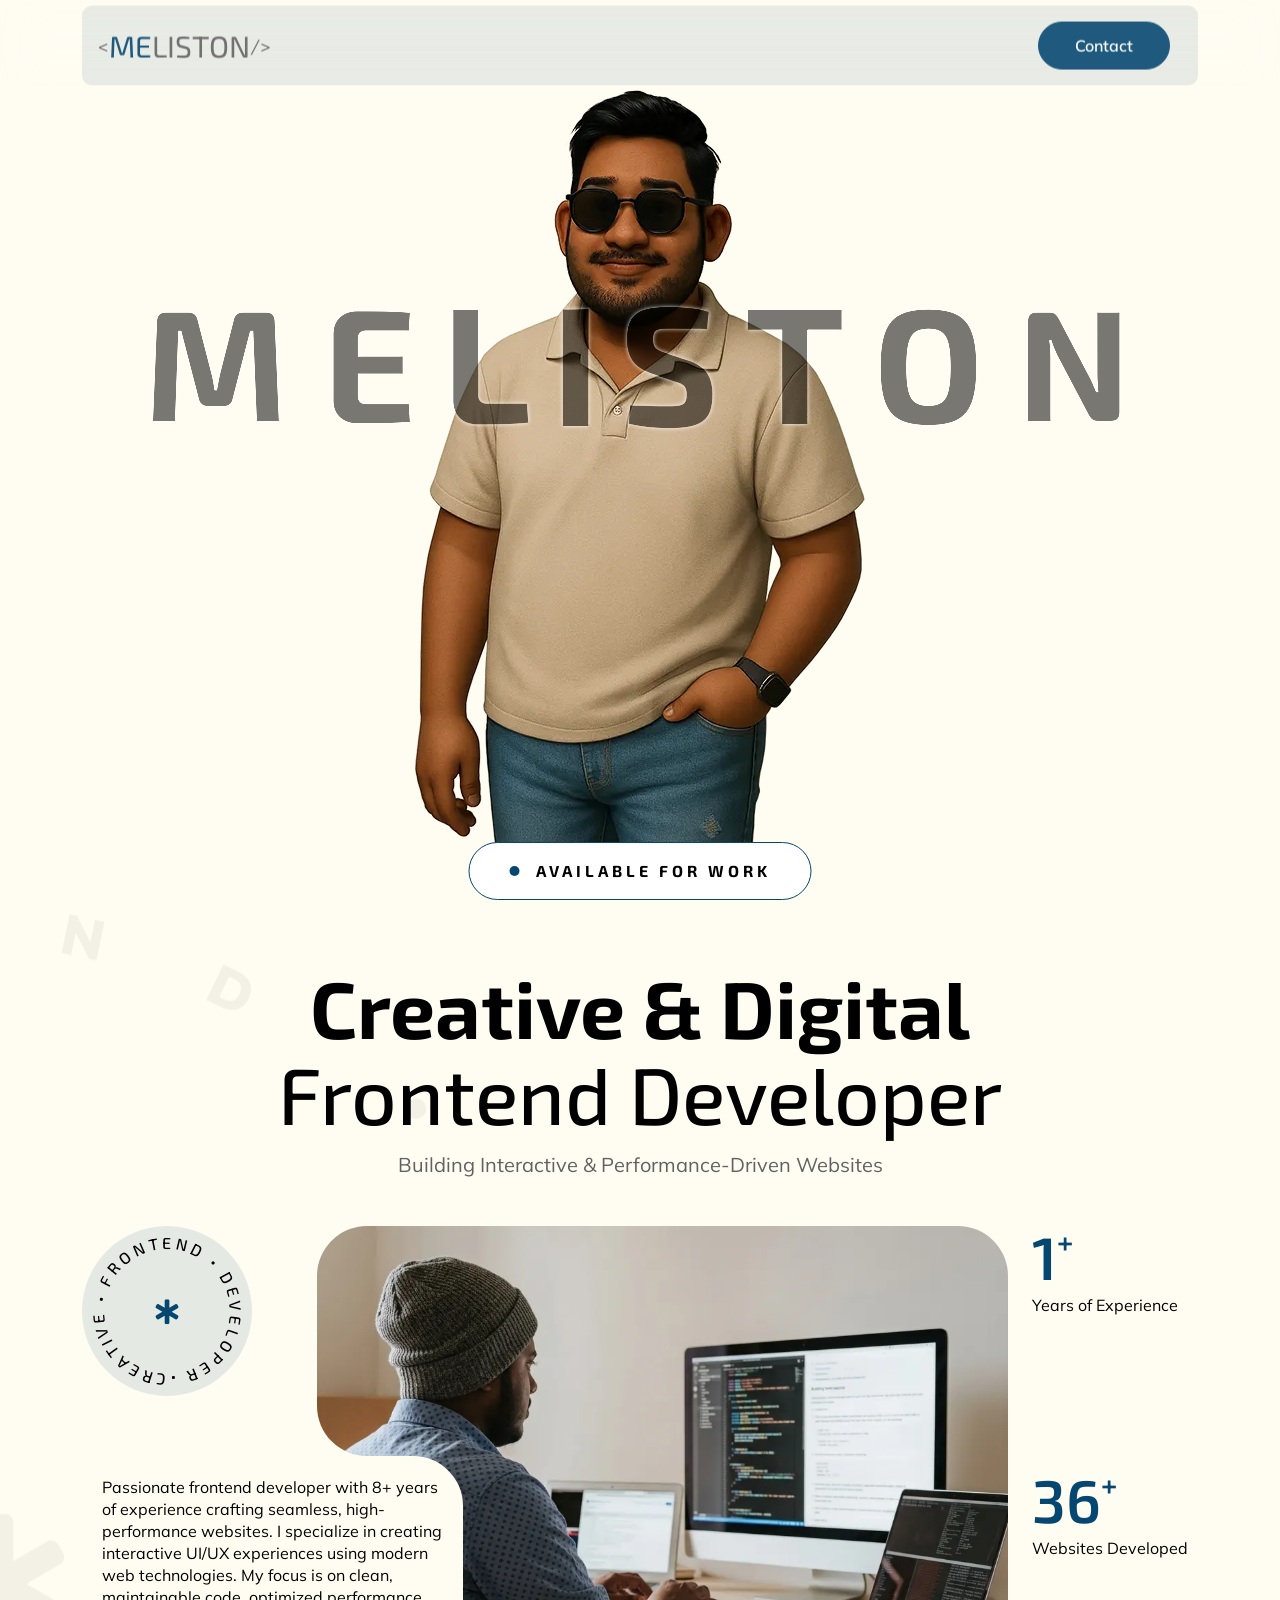
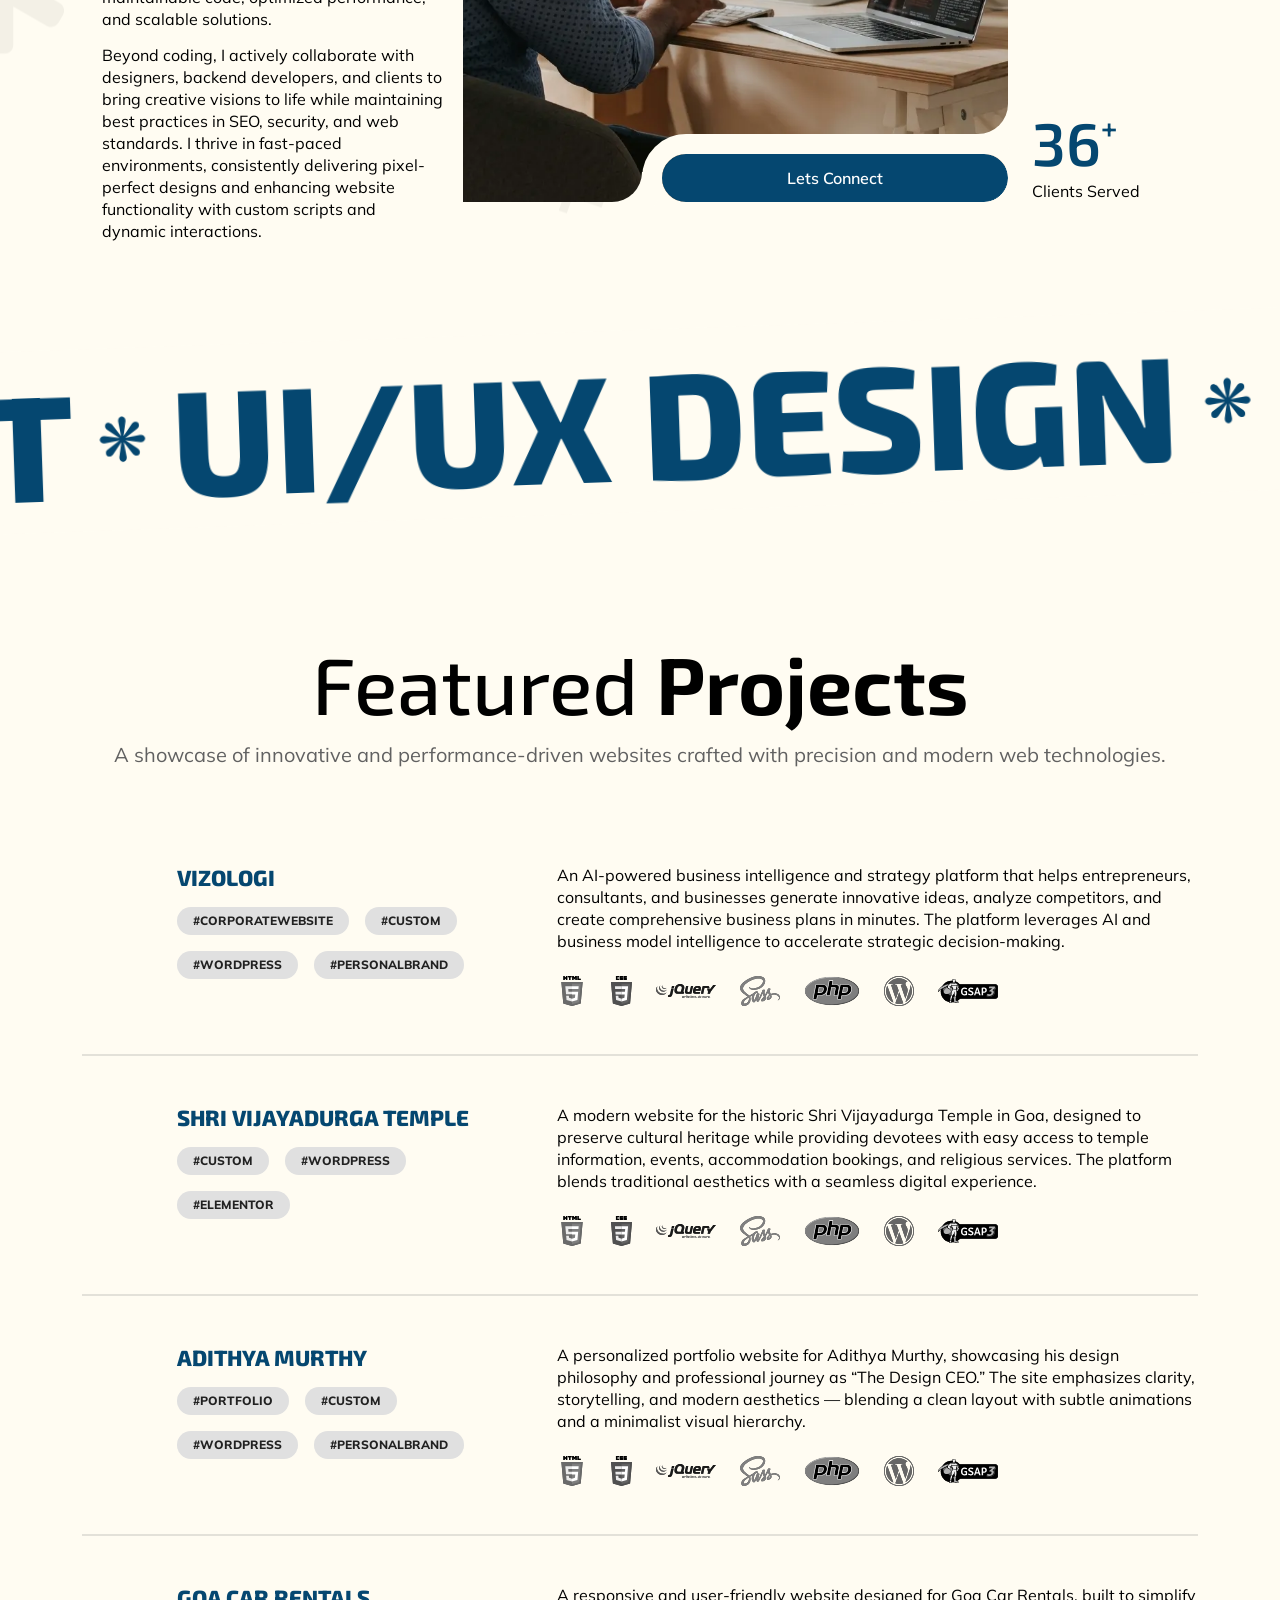
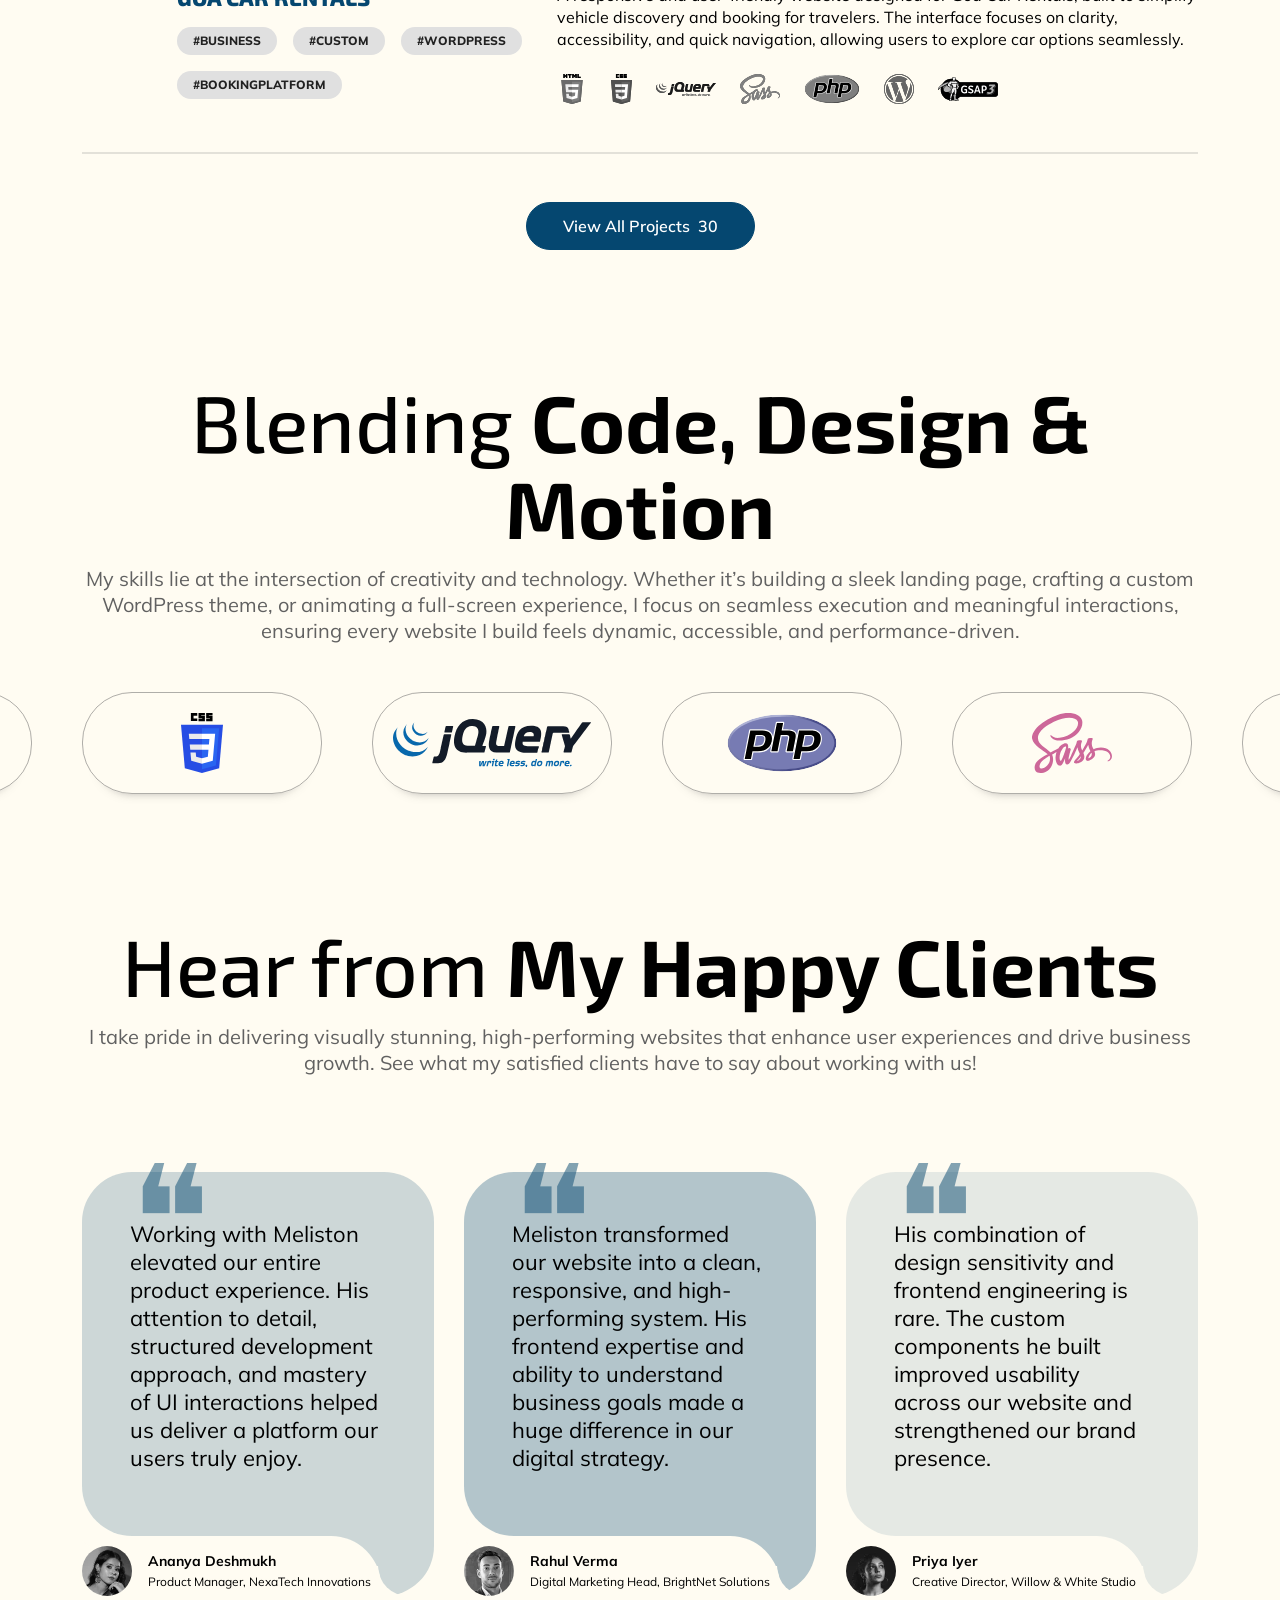
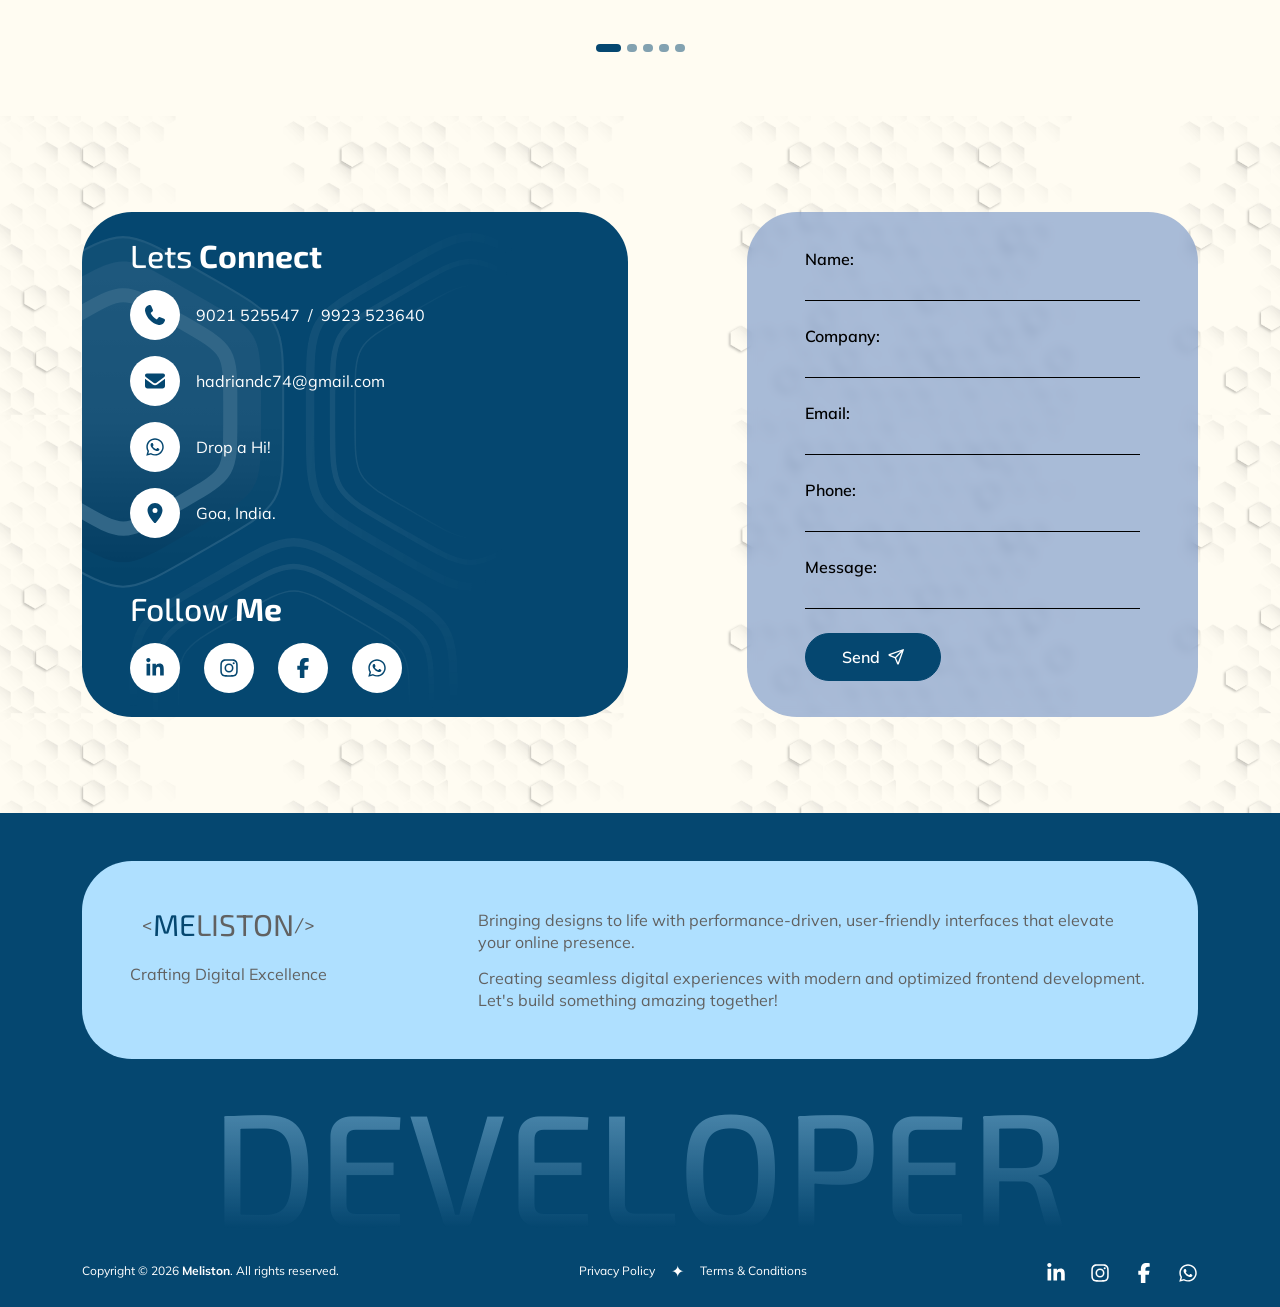
==== index.html @ 879924a6 "new code" ====
<!DOCTYPE html>
<html lang="en">
<head>
    <meta charset="UTF-8">
    <meta name="viewport" content="width=device-width, initial-scale=1.0">

    <title>Meliston Costa | Expert Frontend Developer & UI/UX Specialist</title>
    <meta name="description" content="Discover the portfolio of Meliston Costa, a skilled frontend developer with expertise in modern web technologies, UI/UX design, WordPress customization, and performance optimization. Explore innovative, responsive, and interactive digital experiences.">
    <meta name="keywords" content="Frontend Developer, UI/UX Design, WordPress Expert, Web Performance Optimization, Responsive Design, JavaScript, CSS, HTML, Web Development">
    <meta name="author" content="Meliston Costa">
    <meta name="robots" content="index, follow">
    
    <!-- Open Graph (OG) Meta Tags for Social Media -->
    <meta property="og:title" content="Meliston Costa | Expert Frontend Developer & UI/UX Specialist">
    <meta property="og:description" content="Explore my portfolio showcasing modern web development, UI/UX design, and WordPress customization expertise.">
    <meta property="og:image" content="https://meliston-portfolio.netlify.app/images/mel.webp">
    <meta property="og:url" content="https://meliston-portfolio.netlify.app/">
    <meta property="og:type" content="website">

    <!-- Twitter Card Meta Tags -->
    <meta name="twitter:card" content="summary_large_image">
    <meta name="twitter:title" content="Meliston Costa | Expert Frontend Developer & UI/UX Specialist">
    <meta name="twitter:description" content="Frontend development, UI/UX design, and WordPress expertise showcased in my portfolio.">
    <meta name="twitter:image" content="https://meliston-portfolio.netlify.app/images/mel.webp">

    <!-- Canonical Tag (Helps with duplicate content issues) -->
    <link rel="canonical" href="https://meliston-portfolio.netlify.app/">

    <!-- Favicon -->
    <link rel="icon" href="images/icons/favicon.svg" type="image/x-icon">

    <!-- <link preload rel="stylesheet" href="https://cdnjs.cloudflare.com/ajax/libs/font-awesome/6.7.2/css/all.min.css" integrity="sha512-Evv84Mr4kqVGRNSgIGL/F/aIDqQb7xQ2vcrdIwxfjThSH8CSR7PBEakCr51Ck+w+/U6swU2Im1vVX0SVk9ABhg==" crossorigin="anonymous" referrerpolicy="no-referrer" /> -->

    <link href="https://cdn.jsdelivr.net/npm/bootstrap@5.3.8/dist/css/bootstrap.min.css" rel="stylesheet" integrity="sha384-sRIl4kxILFvY47J16cr9ZwB07vP4J8+LH7qKQnuqkuIAvNWLzeN8tE5YBujZqJLB" crossorigin="anonymous">

    <!-- <link defer rel="stylesheet" href="css/bootstrap.min.css" /> -->
    <!-- <link defer rel="stylesheet" href="css/kursor.css" /> -->
    <link defer rel="stylesheet" href="css/swiper-bundle.min.css" />
    <link defer rel="stylesheet" href="css/style.css" />
    <script type="application/ld+json">
        {
        "@context": "https://schema.org",
        "@type": "Person",
        "name": "Meliston Costa",
        "jobTitle": "Frontend Developer",
        "url": "https://meliston-portfolio.netlify.app",
            "sameAs": [
                "https://github.com/MelistonCosta",
                "https://www.linkedin.com/in/meliston-costa/"
            ],
            "worksFor": {
                "@type": "Organization",
            }
        }
    </script>

    <!-- Google tag (gtag.js) -->
    <script async src="https://www.googletagmanager.com/gtag/js?id=G-DJ3NHC0N0X"></script>
    <script>
        window.dataLayer = window.dataLayer || [];
        function gtag(){dataLayer.push(arguments);}
        gtag('js', new Date());

        gtag('config', 'G-DJ3NHC0N0X');
    </script>
</head>
<body>

    <header class="position-fixed pt-3">
        <div class="container">
            <div class="border-box p-2 p-lg-3">
                <div class="row justify-content-between flex-nowrap align-items-center">
                    <div class="col-auto">
                        <div class="logo d-flex justify-content-center align-items-center">
                            <a href="/">
                                <span class="arrow">&lt;</span>
                                <span class="name text-uppercase"><span class="highlight">Me</span>liston</span>
                                <span class="divider">/</span>
                                <span class="arrow">&gt;</span>
                            </a>
                        </div>
                    </div>
                    <div class="col-auto">
                        <div class="mobile-menu d-flex flex-row flex-nowrap gap-4 align-items-end">
                            <div class="whatsapp d-dlex d-lg-none align-self-center position-relative">
                                <a href="https://wa.link/okeyyq" target="_blank" rel="noopener noreferrer" aria-label="Visit Meliston on Whatsapp">
                                    <svg xmlns="http://www.w3.org/2000/svg" viewBox="0 0 448 512"><!--!Font Awesome Free v7.1.0 by @fontawesome - https://fontawesome.com License - https://fontawesome.com/license/free Copyright 2025 Fonticons, Inc.--><path d="M380.9 97.1c-41.9-42-97.7-65.1-157-65.1-122.4 0-222 99.6-222 222 0 39.1 10.2 77.3 29.6 111L0 480 117.7 449.1c32.4 17.7 68.9 27 106.1 27l.1 0c122.3 0 224.1-99.6 224.1-222 0-59.3-25.2-115-67.1-157zm-157 341.6c-33.2 0-65.7-8.9-94-25.7l-6.7-4-69.8 18.3 18.6-68.1-4.4-7c-18.5-29.4-28.2-63.3-28.2-98.2 0-101.7 82.8-184.5 184.6-184.5 49.3 0 95.6 19.2 130.4 54.1s56.2 81.2 56.1 130.5c0 101.8-84.9 184.6-186.6 184.6zM325.1 300.5c-5.5-2.8-32.8-16.2-37.9-18-5.1-1.9-8.8-2.8-12.5 2.8s-14.3 18-17.6 21.8c-3.2 3.7-6.5 4.2-12 1.4-32.6-16.3-54-29.1-75.5-66-5.7-9.8 5.7-9.1 16.3-30.3 1.8-3.7 .9-6.9-.5-9.7s-12.5-30.1-17.1-41.2c-4.5-10.8-9.1-9.3-12.5-9.5-3.2-.2-6.9-.2-10.6-.2s-9.7 1.4-14.8 6.9c-5.1 5.6-19.4 19-19.4 46.3s19.9 53.7 22.6 57.4c2.8 3.7 39.1 59.7 94.8 83.8 35.2 15.2 49 16.5 66.6 13.9 10.7-1.6 32.8-13.4 37.4-26.4s4.6-24.1 3.2-26.4c-1.3-2.5-5-3.9-10.5-6.6z"/></svg>
                                </a>
                            </div>
                            <div class="icon position-relative d-flex flex-column align-items-end d-lg-none gap-1 align-self-center">
                                <span></span>
                                <span></span>
                                <span></span>
                            </div>
                            <div class="navigation container d-flex flex-column flex-lg-row justify-content-between align-items-end align-items-lg-center gap-4 gap-lg-4 gap-xl-5 w-100" aria-label="Main Navigation">
                                <ul class="nav d-flex flex-column flex-lg-row flex-wrap align-items-end align-items-lg-center gap-4 gap-lg-4 gap-xl-5">
                                    <li><a href="/#about">About</a></li>
                                    <!-- <li><a href="/#experience">Experience</a></li> -->
                                    <li><a href="/#projects">Projects</a></li>
                                    <li><a href="/#skills">Skills</a></li>
                                    <li><a href="/#testimonials">Testimonials</a></li>
                                </ul>
                                <div class="btn-holder d-flex">
                                    <a class="button scrollToContact" href="/#contact">Contact</a>
                                </div>
                            </div>
                        </div>
                    </div>
                </div>
            </div>
        </div>
    </header>

    <main role="main">

        <div class="opener position-fixed w-100 h-100 z-3 d-flex justify-content-between overflow-hidden">
            <div class="split-screen left-screen h-100"></div>
            <div class="split-screen right-screen h-100"></div>
        </div>
    
        <section class="custom-banner-animation text-center pt-6 pt-lg-10 text-uppercase overflow-hidden">
            <div class="first">Frontend</div>
            <div class="middle">Meliston</div>
            <div class="last">Developer</div>
            <div class="main-img">
                <picture>
                    <source media="(min-width: 768px)" srcset="images/mel-d.webp">
                    <source media="(max-width: 767px)" srcset="images/mel-m.webp">
                    <img fetchpriority="high" src="images/mel-d.webp" alt="Meliston Costa, Creative & Digital Frontend Developer portrait or illustrative banner" />
                </picture>
                <!-- <img fetchpriority="high" src="images/mel.webp" alt="Meliston Costa, Creative & Digital Frontend Developer portrait or illustrative banner" /> -->
                <!-- loading="lazy"  -->
            </div>
            <div class="work-tag position-absolute d-flex justify-content-center align-items-center gap-3">
                <div class="blink position-relative">
                    <span class="ripple position-absolute"></span>
                    <span class="ripple position-absolute"></span>
                    <span class="ripple position-absolute"></span>
                </div>
                <div class="tag text-uppercase">Available for work</div>
            </div>
        </section>
    
        <section class="home-banner py-4 py-lg-5 py-xl-6 position-relative overflow-hidden" id="about">
            <div class="sticky-badge">
                <div class="rounded-badge-background-effect d-flex flex-column gap-3 gap-lg-4 align-items-center text-uppercase position-relative">
                    <div class="content">Creative &bull; Frontend &bull; Developer &bull;</div>
                    <div class="star-rotate">
                        <svg xmlns="http://www.w3.org/2000/svg" viewBox="0 0 512 512"><!--!Font Awesome Free v7.1.0 by @fontawesome - https://fontawesome.com License - https://fontawesome.com/license/free Copyright 2025 Fonticons, Inc.--><path d="M208.5 32c0-17.7 14.3-32 32-32l32 0c17.7 0 32 14.3 32 32l0 140.9 122-70.4c15.3-8.8 34.9-3.6 43.7 11.7l16 27.7c8.8 15.3 3.6 34.9-11.7 43.7l-122 70.4 122 70.4c15.3 8.8 20.6 28.4 11.7 43.7l-16 27.7c-8.8 15.3-28.4 20.6-43.7 11.7l-122-70.4 0 140.9c0 17.7-14.3 32-32 32l-32 0c-17.7 0-32-14.3-32-32l0-140.9-122 70.4c-15.3 8.8-34.9 3.6-43.7-11.7l-16-27.7c-8.8-15.3-3.6-34.9 11.7-43.7l122-70.4-122-70.4c-15.3-8.8-20.5-28.4-11.7-43.7l16-27.7c8.8-15.3 28.4-20.5 43.7-11.7l122 70.4 0-140.9z"/></svg>
                    </div>
                    <!--  p-2 p-lg-3 -->
                </div>
            </div>
            <div class="container">
                <div class="row justify-content-center">
                    <div class="col-lg-auto">
                        <div class="section-heading d-flex flex-column gap-2 gap-lg-3 text-center">
                            <h2><strong>Creative & Digital</strong><br/>Frontend Developer</h2>
                            <p>Building Interactive & Performance-Driven Websites</p>
                        </div>
                    </div>
                </div>
                <div class="row mt-4 mt-lg-5 row-gap-5 row-gap-lg-5 justify-content-between">
                    <div class="col-12 col-lg-7 col-xl-3 order-0 order-lg-0 order-xl-0">
                        <div class="badge-content h-100 d-flex flex-column justify-content-between">
                            <div class="rounded-badge d-flex flex-column gap-3 gap-lg-4 align-items-center text-uppercase position-relative justify-content-center">
                                <div class="content">Creative &bull; Frontend &bull; Developer &bull;</div>
                                <div class="star-rotate">
                                    <svg xmlns="http://www.w3.org/2000/svg" viewBox="0 0 512 512"><!--!Font Awesome Free v7.1.0 by @fontawesome - https://fontawesome.com License - https://fontawesome.com/license/free Copyright 2025 Fonticons, Inc.--><path d="M208.5 32c0-17.7 14.3-32 32-32l32 0c17.7 0 32 14.3 32 32l0 140.9 122-70.4c15.3-8.8 34.9-3.6 43.7 11.7l16 27.7c8.8 15.3 3.6 34.9-11.7 43.7l-122 70.4 122 70.4c15.3 8.8 20.6 28.4 11.7 43.7l-16 27.7c-8.8 15.3-28.4 20.6-43.7 11.7l-122-70.4 0 140.9c0 17.7-14.3 32-32 32l-32 0c-17.7 0-32-14.3-32-32l0-140.9-122 70.4c-15.3 8.8-34.9 3.6-43.7-11.7l-16-27.7c-8.8-15.3-3.6-34.9 11.7-43.7l122-70.4-122-70.4c-15.3-8.8-20.5-28.4-11.7-43.7l16-27.7c8.8-15.3 28.4-20.5 43.7-11.7l122 70.4 0-140.9z"/></svg>
                                </div>
                            </div>
                            <div class="boxed-content position-relative z-1">
                                <p>Passionate frontend developer with 8+ years of experience crafting seamless, high-performance websites. I specialize in creating interactive UI/UX experiences using modern web technologies. My focus is on clean, maintainable code, optimized performance, and scalable solutions.</p>
                                <p>Beyond coding, I actively collaborate with designers, backend developers, and clients to bring creative visions to life while maintaining best practices in SEO, security, and web standards. I thrive in fast-paced environments, consistently delivering pixel-perfect designs and enhancing website functionality with custom scripts and dynamic interactions.</p>
                            </div>
                        </div>
                    </div>
                    <div class="col-12 col-lg-12 col-xl-7 order-2 order-lg-2 order-xl-1">
                        <div class="image position-relative h-100">
                            <img fetchpriority="high" class="w-100 h-100" src="images/meliston.webp" alt="Meliston Costa, Creative & Digital Frontend Developer portrait or illustrative banner" />
                            <div class="btn-holder d-flex justify-content-end position-absolute">
                                <a href="#contact" class="button scrollToContact">Lets Connect</a>
                            </div>
                        </div>
                    </div>
                    <div class="col-12 col-lg-4 col-xl-2 order-1 order-lg-1 order-xl-2">
                        <ul class="stats-content d-flex flex-row flex-lg-column gap-4 gap-lg-3 h-100 justify-content-between">
                            <li>
                                <div class="blocks d-flex flex-column gap-1 gap-lg-2">
                                    <div class="counter d-flex flex-row flex-nowrap">
                                        <span class="num">8</span>
                                        <span>+</span>
                                    </div>
                                    <div class="content">Years of Experience</div>
                                </div>
                            </li>
                            <li>
                                <div class="blocks d-flex flex-column gap-1 gap-lg-2">
                                    <div class="counter d-flex flex-row flex-nowrap">
                                        <span class="num">200</span>
                                        <span>+</span>
                                    </div>
                                    <div class="content">Websites Developed</div>
                                </div>
                            </li>
                            <li>
                                <div class="blocks d-flex flex-column gap-1 gap-lg-2">
                                    <div class="counter d-flex flex-row flex-nowrap">
                                        <span class="num">200</span>
                                        <span>+</span>
                                    </div>
                                    <div class="content">Clients Served</div>
                                </div>
                            </li>
                        </ul>
                    </div>
                </div>
            </div>
        </section>
    
        <section class="home-text-slider py-4 py-lg-5 py-xl-6 overflow-hidden">
            <div class="swiper mySwiper textSwiper">
                <div class="swiper-wrapper d-flex flex-row gap-4 m-0 py-2 py-lg-3">
                    <div class="swiper-slide d-flex gap-2 gap-lg-3 gap-xl-4">
                        <div class="blocks d-flex gap-2 gap-lg-3 gap-xl-4 align-items-center">
                            <span class="text text-uppercase">Frontend Development</span>
                            <span class="icon">
                                <span>&#10059;</span>
                            </span>
                        </div>    
                    </div>
                    <div class="swiper-slide d-flex gap-2 gap-lg-3 gap-xl-4">
                        <div class="blocks d-flex gap-2 gap-lg-3 gap-xl-4 align-items-center">
                            <span class="text text-uppercase">UI/UX Design</span>
                            <span class="icon">
                                <span>&#10059;</span>
                            </span>
                        </div>    
                    </div>
                    <div class="swiper-slide d-flex gap-2 gap-lg-3 gap-xl-4">
                        <div class="blocks d-flex gap-2 gap-lg-3 gap-xl-4 align-items-center">
                            <span class="text text-uppercase">Performance Optimization</span>
                            <span class="icon">
                                <span>&#10059;</span>
                            </span>
                        </div>    
                    </div>
                    <div class="swiper-slide d-flex gap-2 gap-lg-3 gap-xl-4">
                        <div class="blocks d-flex gap-2 gap-lg-3 gap-xl-4 align-items-center">
                            <span class="text text-uppercase">JavaScript & React</span>
                            <span class="icon">
                                <span>&#10059;</span>
                            </span>
                        </div>    
                    </div>
                    <div class="swiper-slide d-flex gap-2 gap-lg-3 gap-xl-4">
                        <div class="blocks d-flex gap-2 gap-lg-3 gap-xl-4 align-items-center">
                            <span class="text text-uppercase">WordPress Customization</span>
                            <span class="icon">
                                <span>&#10059;</span>
                            </span>
                        </div>    
                    </div>
                    <div class="swiper-slide d-flex gap-2 gap-lg-3 gap-xl-4">
                        <div class="blocks d-flex gap-2 gap-lg-3 gap-xl-4 align-items-center">
                            <span class="text text-uppercase">Responsive Design</span>
                            <span class="icon">
                                <span>&#10059;</span>
                            </span>
                        </div>    
                    </div>
                    <div class="swiper-slide d-flex gap-2 gap-lg-3 gap-xl-4">
                        <div class="blocks d-flex gap-2 gap-lg-3 gap-xl-4 align-items-center">
                            <span class="text text-uppercase">Interactive Animations</span>
                            <span class="icon">
                                <span>&#10059;</span>
                            </span>
                        </div>    
                    </div>
                    <div class="swiper-slide d-flex gap-2 gap-lg-3 gap-xl-4">
                        <div class="blocks d-flex gap-2 gap-lg-3 gap-xl-4 align-items-center">
                            <span class="text text-uppercase">SEO-Friendly Code</span>
                            <span class="icon">
                                <span>&#10059;</span>
                            </span>
                        </div>    
                    </div>
                    <div class="swiper-slide d-flex gap-2 gap-lg-3 gap-xl-4">
                        <div class="blocks d-flex gap-2 gap-lg-3 gap-xl-4 align-items-center">
                            <span class="text text-uppercase">Pixel-Perfect UI</span>
                            <span class="icon">
                                <span>&#10059;</span>
                            </span>
                        </div>    
                    </div>
                    <div class="swiper-slide d-flex gap-2 gap-lg-3 gap-xl-4">
                        <div class="blocks d-flex gap-2 gap-lg-3 gap-xl-4 align-items-center">
                            <span class="text text-uppercase">Modern Web Trends</span>
                            <span class="icon">
                                <span>&#10059;</span>
                            </span>
                        </div>    
                    </div>
                    <div class="swiper-slide d-flex gap-2 gap-lg-3 gap-xl-4">
                        <div class="blocks d-flex gap-2 gap-lg-3 gap-xl-4 align-items-center">
                            <span class="text text-uppercase">Creative Solutions</span>
                            <span class="icon">
                                <span>&#10059;</span>
                            </span>
                        </div>    
                    </div>
                    <div class="swiper-slide d-flex gap-2 gap-lg-3 gap-xl-4">
                        <div class="blocks d-flex gap-2 gap-lg-3 gap-xl-4 align-items-center">
                            <span class="text text-uppercase">Turning Ideas into Digital Reality</span>
                            <span class="icon">
                                <span>&#10059;</span>
                            </span>
                        </div>    
                    </div>
                    <div class="swiper-slide d-flex gap-2 gap-lg-3 gap-xl-4">
                        <div class="blocks d-flex gap-2 gap-lg-3 gap-xl-4 align-items-center">
                            <span class="text text-uppercase">Expert in Frontend Development</span>
                            <span class="icon">
                                <span>&#10059;</span>
                            </span>
                        </div>    
                    </div>
                </div>
            </div>
        </section>
    
        <section class="uneven-cards py-4 py-lg-5 py-xl-6 overflow-hidden" id="projects">
            <div class="container">
                <div class="row justify-content-center">
                    <div class="col-12 col-lg-auto">
                        <div class="section-heading d-flex flex-column gap-2 gap-lg-3 text-center">
                            <h2>Featured <strong>Projects</strong></h2>
                            <p>A showcase of innovative and performance-driven websites crafted with precision and modern web technologies.</p>
                        </div>
                    </div>
                </div>
                <div class="row justify-content-center mt-4 mt-lg-5">
                    <div class="col">
                        <ul class="uneven-card">
                            <li class="position-relative">
                                <div class="blocks d-flex flex-column flex-lg-row gap-3 gap-lg-4 py-4 py-lg-5">
                                    <div class="image z-3 overflow-hidden">
                                        <a href="https://vizologi.com/" target="_blank" rel="noopener noreferrer" class="d-flex" aria-label="Vizologi">
                                            <img fetchpriority="high" src="images/projects/vizologi.png" width="400" height="auto" class="d-flex" alt="Meliston - Vizologi - Freelance" />
                                        </a>
                                    </div>
                                    <div class="row row-gap-3">
                                        <div class="col-12 col-lg-4 offset-lg-1">
                                            <div class="project-name text-uppercase">
                                                <a href="https://vizologi.com/" target="_blank" rel="noopener noreferrer" data-value="Vizologi" aria-label="Vizologi">Vizologi</a>
                                            </div>
                                            <div class="tags d-flex flex-row flex-wrap gap-2 gap-lg-3 pt-4 pt-lg-3">
                                                <div class="tag">#CorporateWebsite</div>
                                                <div class="tag">#Custom</div>
                                                <div class="tag">#WordPress</div>
                                                <div class="tag">#PersonalBrand</div>
                                            </div>
                                        </div>
                                        <div class="col-12 col-lg-7 d-flex flex-column gap-3 gap-lg-4">
                                            <div class="project-description">
                                                <p>An AI-powered business intelligence and strategy platform that helps entrepreneurs, consultants, and businesses generate innovative ideas, analyze competitors, and create comprehensive business plans in minutes. The platform leverages AI and business model intelligence to accelerate strategic decision-making.</p>
                                            </div>
                                            <div class="technology d-flex flex-row flex-wrap gap-3 gap-lg-4 justify-content-start">
                                                <div class="icon d-flex">
                                                    <img fetchpriority="high" src="images/icons/html5.svg" alt="HtML 5" />
                                                </div>
                                                <div class="icon d-flex">
                                                    <img fetchpriority="high" src="images/icons/css3.svg" alt="CSS 3" />
                                                </div>
                                                <div class="icon d-flex">
                                                    <img fetchpriority="high" src="images/icons/jquery.svg" alt="JQuery" />
                                                </div>
                                                <div class="icon d-flex">
                                                    <img fetchpriority="high" src="images/icons/sass.svg" alt="SASS" />
                                                </div>
                                                <div class="icon d-flex">
                                                    <img fetchpriority="high" src="images/icons/php.svg" alt="PHP" />
                                                </div>
                                                <div class="icon d-flex">
                                                    <img fetchpriority="high" src="images/icons/wordpress.svg" alt="Wordpress" />
                                                </div>
                                                <div class="icon d-flex">
                                                    <img fetchpriority="high" src="images/icons/gsap.svg" alt="GSAP" />
                                                </div>
                                            </div>
                                        </div>
                                    </div>
                                </div>
                            </li>
                            <li class="position-relative">
                                <div class="blocks d-flex flex-column flex-lg-row gap-3 gap-lg-4 py-4 py-lg-5">
                                    <div class="image z-3 overflow-hidden">
                                        <a href="https://shrivijayadurga.org/" target="_blank" rel="noopener noreferrer" class="d-flex" aria-label="Shri Vijayadurga">
                                            <img fetchpriority="high" src="images/projects/shri-vijayadurga.png" width="400" height="auto" class="d-flex" alt="Meliston - Shri Vijayadurga - Freelance" />
                                        </a>
                                    </div>
                                    <div class="row row-gap-3">
                                        <div class="col-12 col-lg-4 offset-lg-1">
                                            <div class="project-name text-uppercase">
                                                <a href="https://shrivijayadurga.org/" target="_blank" rel="noopener noreferrer" data-value="Shri Vijayadurga" aria-label="Shri Vijayadurga Temple">Shri Vijayadurga Temple</a>
                                            </div>
                                            <div class="tags d-flex flex-row flex-wrap gap-2 gap-lg-3 pt-4 pt-lg-3">
                                                <div class="tag">#Custom</div>
                                                <div class="tag">#WordPress</div>
                                                <div class="tag">#Elementor</div>
                                            </div>
                                        </div>
                                        <div class="col-12 col-lg-7 d-flex flex-column gap-3 gap-lg-4">
                                            <div class="project-description">
                                                <p>A modern website for the historic Shri Vijayadurga Temple in Goa, designed to preserve cultural heritage while providing devotees with easy access to temple information, events, accommodation bookings, and religious services. The platform blends traditional aesthetics with a seamless digital experience.</p>
                                            </div>
                                            <div class="technology d-flex flex-row flex-wrap gap-3 gap-lg-4 justify-content-start">
                                                <div class="icon d-flex">
                                                    <img fetchpriority="high" src="images/icons/html5.svg" alt="HtML 5" />
                                                </div>
                                                <div class="icon d-flex">
                                                    <img fetchpriority="high" src="images/icons/css3.svg" alt="CSS 3" />
                                                </div>
                                                <div class="icon d-flex">
                                                    <img fetchpriority="high" src="images/icons/jquery.svg" alt="JQuery" />
                                                </div>
                                                <div class="icon d-flex">
                                                    <img fetchpriority="high" src="images/icons/sass.svg" alt="SASS" />
                                                </div>
                                                <div class="icon d-flex">
                                                    <img fetchpriority="high" src="images/icons/php.svg" alt="PHP" />
                                                </div>
                                                <div class="icon d-flex">
                                                    <img fetchpriority="high" src="images/icons/wordpress.svg" alt="Wordpress" />
                                                </div>
                                                <div class="icon d-flex">
                                                    <img fetchpriority="high" src="images/icons/gsap.svg" alt="GSAP" />
                                                </div>
                                            </div>
                                        </div>
                                    </div>
                                </div>
                            </li>
                            <li class="position-relative">
                                <div class="blocks d-flex flex-column flex-lg-row gap-3 gap-lg-4 py-4 py-lg-5">
                                    <div class="image z-3 overflow-hidden">
                                        <a href="https://thedesignceo.in/" target="_blank" rel="noopener noreferrer" class="d-flex" aria-label="The Design CEO">
                                            <img fetchpriority="high" src="images/projects/adithya-murthy.webp" width="400" height="auto" class="d-flex" alt="Meliston - The Design CEO - Freelance" />
                                        </a>
                                    </div>
                                    <div class="row row-gap-3">
                                        <div class="col-12 col-lg-4 offset-lg-1">
                                            <div class="project-name text-uppercase">
                                                <a href="https://thedesignceo.in/" target="_blank" rel="noopener noreferrer" data-value="Adithya Murthy" aria-label="Adithya Murthy">Adithya Murthy</a>
                                            </div>
                                            <div class="tags d-flex flex-row flex-wrap gap-2 gap-lg-3 pt-4 pt-lg-3">
                                                <div class="tag">#Portfolio</div>
                                                <div class="tag">#Custom</div>
                                                <div class="tag">#WordPress</div>
                                                <div class="tag">#PersonalBrand</div>
                                            </div>
                                        </div>
                                        <div class="col-12 col-lg-7 d-flex flex-column gap-3 gap-lg-4">
                                            <div class="project-description">
                                                <p>A personalized portfolio website for Adithya Murthy, showcasing his design philosophy and professional journey as “The Design CEO.” The site emphasizes clarity, storytelling, and modern aesthetics — blending a clean layout with subtle animations and a minimalist visual hierarchy.</p>
                                            </div>
                                            <div class="technology d-flex flex-row flex-wrap gap-3 gap-lg-4 justify-content-start">
                                                <div class="icon d-flex">
                                                    <img fetchpriority="high" src="images/icons/html5.svg" alt="HtML 5" />
                                                </div>
                                                <div class="icon d-flex">
                                                    <img fetchpriority="high" src="images/icons/css3.svg" alt="CSS 3" />
                                                </div>
                                                <div class="icon d-flex">
                                                    <img fetchpriority="high" src="images/icons/jquery.svg" alt="JQuery" />
                                                </div>
                                                <div class="icon d-flex">
                                                    <img fetchpriority="high" src="images/icons/sass.svg" alt="SASS" />
                                                </div>
                                                <div class="icon d-flex">
                                                    <img fetchpriority="high" src="images/icons/php.svg" alt="PHP" />
                                                </div>
                                                <div class="icon d-flex">
                                                    <img fetchpriority="high" src="images/icons/wordpress.svg" alt="Wordpress" />
                                                </div>
                                                <div class="icon d-flex">
                                                    <img fetchpriority="high" src="images/icons/gsap.svg" alt="GSAP" />
                                                </div>
                                            </div>
                                        </div>
                                    </div>
                                </div>
                            </li>
                            <li class="position-relative">
                                <div class="blocks d-flex flex-column flex-lg-row gap-3 gap-lg-4 py-4 py-lg-5">
                                    <div class="image z-3 overflow-hidden">
                                        <a href="https://carrental.gt.tc/" target="_blank" rel="noopener noreferrer" class="d-flex" aria-label="Goa Car Rentals">
                                            <img fetchpriority="high" src="images/projects/goicarrentals.webp" width="400" height="auto" class="d-flex" alt="Meliston - Goa Car Rentals - Freelance" />
                                        </a>
                                    </div>
                                    <div class="row row-gap-3">
                                        <div class="col-12 col-lg-4 offset-lg-1">
                                            <div class="project-name text-uppercase">
                                                <a href="https://carrental.gt.tc/" target="_blank" rel="noopener noreferrer" data-value="Goa Car Rentals" aria-label="Goa Car Rentals">Goa Car Rentals</a>
                                            </div>
                                            <div class="tags d-flex flex-row flex-wrap gap-2 gap-lg-3 pt-4 pt-lg-3">
                                                <div class="tag">#Business</div>
                                                <div class="tag">#Custom</div>
                                                <div class="tag">#WordPress</div>
                                                <div class="tag">#BookingPlatform</div>
                                            </div>
                                        </div>
                                        <div class="col-12 col-lg-7 d-flex flex-column gap-3 gap-lg-4">
                                            <div class="project-description">
                                                <p>A responsive and user-friendly website designed for Goa Car Rentals, built to simplify vehicle discovery and booking for travelers. The interface focuses on clarity, accessibility, and quick navigation, allowing users to explore car options seamlessly.</p>
                                            </div>
                                            <div class="technology d-flex flex-row flex-wrap gap-3 gap-lg-4 justify-content-start">
                                                <div class="icon d-flex">
                                                    <img fetchpriority="high" src="images/icons/html5.svg" alt="HtML 5" />
                                                </div>
                                                <div class="icon d-flex">
                                                    <img fetchpriority="high" src="images/icons/css3.svg" alt="CSS 3" />
                                                </div>
                                                <div class="icon d-flex">
                                                    <img fetchpriority="high" src="images/icons/jquery.svg" alt="JQuery" />
                                                </div>
                                                <div class="icon d-flex">
                                                    <img fetchpriority="high" src="images/icons/sass.svg" alt="SASS" />
                                                </div>
                                                <div class="icon d-flex">
                                                    <img fetchpriority="high" src="images/icons/php.svg" alt="PHP" />
                                                </div>
                                                <div class="icon d-flex">
                                                    <img fetchpriority="high" src="images/icons/wordpress.svg" alt="Wordpress" />
                                                </div>
                                                <div class="icon d-flex">
                                                    <img fetchpriority="high" src="images/icons/gsap.svg" alt="GSAP" />
                                                </div>
                                            </div>
                                        </div>
                                    </div>
                                </div>
                            </li>
                            <li class="position-relative d-none">
                                <div class="blocks d-flex flex-column flex-lg-row gap-3 gap-lg-4 py-4 py-lg-5">
                                    <div class="image z-3 overflow-hidden">
                                        <a href="https://gayatrihonawarkar.webflow.io/" target="_blank" rel="noopener noreferrer" class="d-flex" aria-label="Gayatri Honawarkar">
                                            <img fetchpriority="high" src="images/projects/gayatri-honawarkar.webp" width="400" height="auto" class="d-flex" alt="Meliston - Gayatri Honawarkar - Freelance" />
                                        </a>
                                    </div>
                                    <div class="row row-gap-3">
                                        <div class="col-12 col-lg-4 offset-lg-1">
                                            <div class="project-name text-uppercase">
                                                <a href="https://gayatrihonawarkar.webflow.io/" target="_blank" rel="noopener noreferrer" data-value="Gayatri Honawarkar" aria-label="Gayatri Honawarkar">Gayatri Honawarkar</a>
                                            </div>
                                            <div class="tags d-flex flex-row flex-wrap gap-2 gap-lg-3 pt-4 pt-lg-3">
                                                <div class="tag">#Portfolio</div>
                                                <div class="tag">#Custom</div>
                                                <div class="tag">#Webflow</div>
                                                <div class="tag">#PersonalBrand</div>
                                            </div>
                                        </div>
                                        <div class="col-12 col-lg-7 d-flex flex-column gap-3 gap-lg-4">
                                            <div class="project-description">
                                                <p>A refined and expressive portfolio website crafted for Gayatri Honawarkar, highlighting her creative work and professional achievements. Designed with Webflow, the site blends elegant typography, balanced whitespace, smooth transitions, and storytelling through clean, modern visual design, to convey personality and professionalism.</p>
                                            </div>
                                            <div class="technology d-flex flex-row flex-wrap gap-3 gap-lg-4 justify-content-start">
                                                <div class="icon d-flex">
                                                    <img fetchpriority="high" src="images/icons/webflow.svg" alt="WebFlow" />
                                                </div>
                                            </div>
                                        </div>
                                    </div>
                                </div>
                            </li>
                            <li class="position-relative d-none">
                                <div class="blocks d-flex flex-column flex-lg-row gap-3 gap-lg-4 py-4 py-lg-5">
                                    <div class="image z-3 overflow-hidden">
                                        <a href="https://www.dmifinance.in/" target="_blank" rel="noopener noreferrer" class="d-flex" aria-label="DMI Finance">
                                            <img fetchpriority="high" src="images/projects/dmi-finance.webp" width="400" height="auto" alt="Meliston - DMI Finance website ScreenRoot" />
                                        </a>
                                    </div>
                                    <div class="row row-gap-3">
                                        <div class="col-12 col-lg-4 offset-lg-1">
                                            <div class="project-name text-uppercase">
                                                <a href="https://www.dmifinance.in/" target="_blank" rel="noopener noreferrer" data-value="DMI Finance" aria-label="DMI Finance">DMI Finance</a>
                                            </div>
                                            <div class="tags d-flex flex-row flex-wrap gap-2 gap-lg-3 pt-4 pt-lg-3">
                                                <div class="tag">#CorporateWebsite</div>
                                                <div class="tag">#Custom</div>
                                                <div class="tag">#WordPress</div>
                                                <div class="tag">#FinancialServices</div>
                                            </div>
                                        </div>
                                        <div class="col-12 col-lg-7 d-flex flex-column gap-3 gap-lg-4">
                                            <div class="project-description">
                                                <p>DMI Finance is a non-banking financial company that leverages technology and data analytics to provide retail, housing, MSME, and corporate lending solutions. Partnering with fintechs and digital platforms, it enables seamless access to credit across India.</p>
                                            </div>
                                            <div class="technology d-flex flex-row flex-wrap gap-3 gap-lg-4 justify-content-start">
                                                <div class="icon d-flex">
                                                    <img fetchpriority="high" src="images/icons/html5.svg" alt="HtML 5" />
                                                </div>
                                                <div class="icon d-flex">
                                                    <img fetchpriority="high" src="images/icons/css3.svg" alt="CSS 3" />
                                                </div>
                                                <div class="icon d-flex">
                                                    <img fetchpriority="high" src="images/icons/jquery.svg" alt="JQuery" />
                                                </div>
                                                <div class="icon d-flex">
                                                    <img fetchpriority="high" src="images/icons/sass.svg" alt="SASS" />
                                                </div>
                                                <div class="icon d-flex">
                                                    <img fetchpriority="high" src="images/icons/php.svg" alt="PHP" />
                                                </div>
                                                <div class="icon d-flex">
                                                    <img fetchpriority="high" src="images/icons/wordpress.svg" alt="Wordpress" />
                                                </div>
                                                <div class="icon d-flex">
                                                    <img fetchpriority="high" src="images/icons/gsap.svg" alt="GSAP" />
                                                </div>
                                            </div>
                                        </div>
                                    </div>
                                </div>
                            </li>
                            <li class="position-relative d-none">
                                <div class="blocks d-flex flex-column flex-lg-row gap-3 gap-lg-4 py-4 py-lg-5">
                                    <div class="image z-3 overflow-hidden">
                                        <a href="https://www.yesbank.in/" target="_blank" rel="noopener noreferrer" class="d-flex" aria-label="Yes Bank">
                                            <img fetchpriority="high" src="images/projects/yes-bank.webp" width="400" height="auto" alt="Meliston - Yes Bank project ScreenRoot" />
                                        </a>
                                    </div>
                                    <div class="row row-gap-3">
                                        <div class="col-12 col-lg-4 offset-lg-1">
                                            <div class="project-name text-uppercase">
                                                <a href="https://www.yesbank.in/" target="_blank" rel="noopener noreferrer" data-value="Yes Bank" aria-label="Yes Bank">Yes Bank</a>
                                            </div>
                                            <div class="tags d-flex flex-row flex-wrap gap-2 gap-lg-3 pt-4 pt-lg-3">
                                                <div class="tag">#CorporateWebsite</div>
                                                <div class="tag">#Custom</div>
                                                <div class="tag">#Banking</div>
                                                <div class="tag">#FinancialServices</div>
                                            </div>
                                        </div>
                                        <div class="col-12 col-lg-7 d-flex flex-column gap-3 gap-lg-4">
                                            <div class="project-description">
                                                <p>A corporate website for Yes Bank, one of India’s leading private sector banks, designed to showcase their financial services, digital banking solutions, and corporate initiatives. The platform emphasizes clarity, trust, and easy navigation, helping retail, SME, and corporate clients access banking products, apply for loans, and find relevant information seamlessly.</p>
                                            </div>
                                            <div class="technology d-flex flex-row flex-wrap gap-3 gap-lg-4 justify-content-start">
                                                <div class="icon d-flex">
                                                    <img fetchpriority="high" src="images/icons/html5.svg" alt="HtML 5" />
                                                </div>
                                                <div class="icon d-flex">
                                                    <img fetchpriority="high" src="images/icons/css3.svg" alt="CSS 3" />
                                                </div>
                                                <div class="icon d-flex">
                                                    <img fetchpriority="high" src="images/icons/jquery.svg" alt="JQuery" />
                                                </div>
                                                <div class="icon d-flex">
                                                    <img fetchpriority="high" src="images/icons/sass.svg" alt="SASS" />
                                                </div>
                                                <div class="icon d-flex">
                                                    <img fetchpriority="high" src="images/icons/php.svg" alt="PHP" />
                                                </div>
                                                <div class="icon d-flex">
                                                    <img fetchpriority="high" src="images/icons/gsap.svg" alt="GSAP" />
                                                </div>
                                            </div>
                                        </div>
                                    </div>
                                </div>
                            </li>
                            <li class="position-relative d-none">
                                <div class="blocks d-flex flex-column flex-lg-row gap-3 gap-lg-4 py-4 py-lg-5">
                                    <div class="image z-3 overflow-hidden">
                                        <a href="https://screenroot.com/" target="_blank" rel="noopener noreferrer" class="d-flex" aria-label="ScreenRoot">
                                            <img fetchpriority="high" src="images/projects/screenroot.webp" width="400" height="auto" alt="Meliston - ScreenRoot UX design project ScreenRoot" />
                                        </a>
                                    </div>
                                    <div class="row row-gap-3">
                                        <div class="col-12 col-lg-4 offset-lg-1">
                                            <div class="project-name text-uppercase">
                                                <a href="https://screenroot.com/" target="_blank" rel="noopener noreferrer" data-value="ScreenRoot" aria-label="ScreenRoot">ScreenRoot</a>
                                            </div>
                                            <div class="tags d-flex flex-row flex-wrap gap-2 gap-lg-3 pt-4 pt-lg-3">
                                                <div class="tag">#CorporateWebsite</div>
                                                <div class="tag">#Custom</div>
                                                <div class="tag">#WordPress</div>
                                                <div class="tag">#UIUX</div>
                                            </div>
                                        </div>
                                        <div class="col-12 col-lg-7 d-flex flex-column gap-3 gap-lg-4">
                                            <div class="project-description">
                                                <p>ScreenRoot is a UX design agency that crafts human-centered digital interfaces and complex enterprise applications. Known for simplifying workflows through research-driven design, they specialize in dashboards, mobile apps, intranet portals, and large-scale enterprise UI systems. Clients span banking, telecom, aviation, and fintech, where ScreenRoot transforms usability challenges into intuitive experiences.</p>
                                            </div>
                                            <div class="technology d-flex flex-row flex-wrap gap-3 gap-lg-4 justify-content-start">
                                                <div class="icon d-flex">
                                                    <img fetchpriority="high" src="images/icons/html5.svg" alt="HtML 5" />
                                                </div>
                                                <div class="icon d-flex">
                                                    <img fetchpriority="high" src="images/icons/css3.svg" alt="CSS 3" />
                                                </div>
                                                <div class="icon d-flex">
                                                    <img fetchpriority="high" src="images/icons/jquery.svg" alt="JQuery" />
                                                </div>
                                                <div class="icon d-flex">
                                                    <img fetchpriority="high" src="images/icons/sass.svg" alt="SASS" />
                                                </div>
                                                <div class="icon d-flex">
                                                    <img fetchpriority="high" src="images/icons/php.svg" alt="PHP" />
                                                </div>
                                                <div class="icon d-flex">
                                                    <img fetchpriority="high" src="images/icons/wordpress.svg" alt="Wordpress" />
                                                </div>
                                                <div class="icon d-flex">
                                                    <img fetchpriority="high" src="images/icons/gsap.svg" alt="GSAP" />
                                                </div>
                                            </div>
                                        </div>
                                    </div>
                                </div>
                            </li>
                            <li class="position-relative d-none">
                                <div class="blocks d-flex flex-column flex-lg-row gap-3 gap-lg-4 py-4 py-lg-5">
                                    <div class="image z-3 overflow-hidden">
                                        <a href="https://www.polisetty.com/" target="_blank" rel="noopener noreferrer" class="d-flex" aria-label="Polisetty">
                                            <img fetchpriority="high" src="images/projects/polisetty.webp" width="400" height="auto" alt="Meliston - Polisetty project ScreenRoot" />
                                        </a>
                                    </div>
                                    <div class="row row-gap-3">
                                        <div class="col-12 col-lg-4 offset-lg-1">
                                            <div class="project-name text-uppercase">
                                                <a href="https://www.polisetty.com/" target="_blank" rel="noopener noreferrer" data-value="Polisetty" aria-label="Polisetty">Polisetty</a>
                                            </div>
                                            <div class="tags d-flex flex-row flex-wrap gap-2 gap-lg-3 pt-4 pt-lg-3">
                                                <div class="tag">#CorporateWebsite</div>
                                                <div class="tag">#Custom</div>
                                                <div class="tag">#WordPress</div>
                                                <div class="tag">#AgriBusiness</div>
                                                <div class="tag">#Sustainability</div>
                                            </div>
                                        </div>
                                        <div class="col-12 col-lg-7 d-flex flex-column gap-3 gap-lg-4">
                                            <div class="project-description">
                                                <p>A professional corporate website for Polisetty, a leading tobacco processing company with over 80 years of excellence in quality, exports, and sustainable practices. The site highlights state-of-the-art infrastructure, superior product quality, and social responsibility initiatives, presenting the company’s operations, certifications, and global reach and effectively communicating Polisetty’s legacy and commitment to sustainable agriculture and stakeholder value.</p>
                                            </div>
                                            <div class="technology d-flex flex-row flex-wrap gap-3 gap-lg-4 justify-content-start">
                                                <div class="icon d-flex">
                                                    <img fetchpriority="high" src="images/icons/html5.svg" alt="HtML 5" />
                                                </div>
                                                <div class="icon d-flex">
                                                    <img fetchpriority="high" src="images/icons/css3.svg" alt="CSS 3" />
                                                </div>
                                                <div class="icon d-flex">
                                                    <img fetchpriority="high" src="images/icons/jquery.svg" alt="JQuery" />
                                                </div>
                                                <div class="icon d-flex">
                                                    <img fetchpriority="high" src="images/icons/sass.svg" alt="SASS" />
                                                </div>
                                                <div class="icon d-flex">
                                                    <img fetchpriority="high" src="images/icons/php.svg" alt="PHP" />
                                                </div>
                                                <div class="icon d-flex">
                                                    <img fetchpriority="high" src="images/icons/wordpress.svg" alt="Wordpress" />
                                                </div>
                                                <div class="icon d-flex">
                                                    <img fetchpriority="high" src="images/icons/gsap.svg" alt="GSAP" />
                                                </div>
                                            </div>
                                        </div>
                                    </div>
                                </div>
                            </li>
                            <li class="position-relative d-none">
                                <div class="blocks d-flex flex-column flex-lg-row gap-3 gap-lg-4 py-4 py-lg-5">
                                    <div class="image z-3 overflow-hidden">
                                        <a href="https://bluedartaviation.com/" target="_blank" rel="noopener noreferrer" class="d-flex" aria-label="Blue Dart Aviation">
                                            <img fetchpriority="high" src="images/projects/bluedart-aviation.webp" width="400" height="auto" alt="Meliston - Blue Dart Aviation website ScreenRoot" />
                                        </a>
                                    </div>
                                    <div class="row row-gap-3">
                                        <div class="col-12 col-lg-4 offset-lg-1">
                                            <div class="project-name text-uppercase">
                                                <a href="https://bluedartaviation.com/" target="_blank" rel="noopener noreferrer" data-value="Blue Dart Aviation" aria-label="Blue Dart Aviation">Blue Dart Aviation</a>
                                            </div>
                                            <div class="tags d-flex flex-row flex-wrap gap-2 gap-lg-3 pt-4 pt-lg-3">
                                                <div class="tag">#CorporateWebsite</div>
                                                <div class="tag">#Custom</div>
                                                <div class="tag">#WordPress</div>
                                                <div class="tag">#Aviation</div>
                                                <div class="tag">#Logistics</div>
                                            </div>
                                        </div>
                                        <div class="col-12 col-lg-7 d-flex flex-column gap-3 gap-lg-4">
                                            <div class="project-description">
                                                <p>A corporate website for Blue Dart Aviation, India’s premier dedicated cargo airline and part of the DHL Group. The site highlights air cargo services, operational network, and logistics capabilities, providing clear information for business clients and partners. Blue Dart Aviation, a subsidiary of the DHL Group, is India’s premier dedicated cargo airline. Operating since 1995, it specializes in scheduled and chartered freight services, supporting Blue Dart’s express logistics network across India.</p>
                                            </div>
                                            <div class="technology d-flex flex-row flex-wrap gap-3 gap-lg-4 justify-content-start">
                                                <div class="icon d-flex">
                                                    <img fetchpriority="high" src="images/icons/html5.svg" alt="HtML 5" />
                                                </div>
                                                <div class="icon d-flex">
                                                    <img fetchpriority="high" src="images/icons/css3.svg" alt="CSS 3" />
                                                </div>
                                                <div class="icon d-flex">
                                                    <img fetchpriority="high" src="images/icons/jquery.svg" alt="JQuery" />
                                                </div>
                                                <div class="icon d-flex">
                                                    <img fetchpriority="high" src="images/icons/sass.svg" alt="SASS" />
                                                </div>
                                                <div class="icon d-flex">
                                                    <img fetchpriority="high" src="images/icons/php.svg" alt="PHP" />
                                                </div>
                                                <div class="icon d-flex">
                                                    <img fetchpriority="high" src="images/icons/wordpress.svg" alt="Wordpress" />
                                                </div>
                                                <div class="icon d-flex">
                                                    <img fetchpriority="high" src="images/icons/gsap.svg" alt="GSAP" />
                                                </div>
                                            </div>
                                        </div>
                                    </div>
                                </div>
                            </li>
                            <li class="position-relative d-none">
                                <div class="blocks d-flex flex-column flex-lg-row gap-3 gap-lg-4 py-4 py-lg-5">
                                    <div class="image z-3 overflow-hidden">
                                        <a href="https://suzlon.com/microsites/2023-24/" target="_blank" rel="noopener noreferrer" class="d-flex" aria-label="Suzlon Energy AR 23-24">
                                            <img fetchpriority="high" src="images/projects/suzlon-energy-annual-report-23-24.webp" width="400" height="auto" alt="Meliston - Suzlon 2023-24 microsite ScreenRoot" />
                                        </a>
                                    </div>
                                    <div class="row row-gap-3">
                                        <div class="col-12 col-lg-4 offset-lg-1">
                                            <div class="project-name text-uppercase">
                                                <a href="https://suzlon.com/microsites/2023-24/" target="_blank" rel="noopener noreferrer" data-value="Suzlon Energy" aria-label="Suzlon Energy">Suzlon Energy AR 23-24</a>
                                            </div>
                                            <div class="tags d-flex flex-row flex-wrap gap-2 gap-lg-3 pt-4 pt-lg-3">
                                                <div class="tag">#CorporateMicrosite</div>
                                                <div class="tag">#Custom</div>
                                                <div class="tag">#Microsite</div>
                                                <div class="tag">#AnnualReport</div>
                                                <div class="tag">#RenewableEnergy</div>
                                                <div class="tag">#Sustainability</div>
                                            </div>
                                        </div>
                                        <div class="col-12 col-lg-7 d-flex flex-column gap-3 gap-lg-4">
                                            <div class="project-description">
                                                <p>A corporate microsite for Suzlon Energy, a global leader in renewable energy solutions. The website highlights wind energy projects, sustainability initiatives, and technological innovations, showcasing Suzlon’s commitment to clean energy and operational excellence. Suzlon’s 2023–24 Annual Report microsite showcases its innovations in wind energy, including India’s tallest 3.x MW S144 turbine.</p>
                                            </div>
                                            <div class="technology d-flex flex-row flex-wrap gap-3 gap-lg-4 justify-content-start">
                                                <div class="icon d-flex">
                                                    <img fetchpriority="high" src="images/icons/html5.svg" alt="HtML 5" />
                                                </div>
                                                <div class="icon d-flex">
                                                    <img fetchpriority="high" src="images/icons/css3.svg" alt="CSS 3" />
                                                </div>
                                                <div class="icon d-flex">
                                                    <img fetchpriority="high" src="images/icons/jquery.svg" alt="JQuery" />
                                                </div>
                                                <div class="icon d-flex">
                                                    <img fetchpriority="high" src="images/icons/sass.svg" alt="SASS" />
                                                </div>
                                                <div class="icon d-flex">
                                                    <img fetchpriority="high" src="images/icons/php.svg" alt="PHP" />
                                                </div>
                                                <div class="icon d-flex">
                                                    <img fetchpriority="high" src="images/icons/pdf.svg" alt="PDF" />
                                                </div>
                                            </div>
                                        </div>
                                    </div>
                                </div>
                            </li>
                            <li class="position-relative d-none">
                                <div class="blocks d-flex flex-column flex-lg-row gap-3 gap-lg-4 py-4 py-lg-5">
                                    <div class="image z-3 overflow-hidden">
                                        <a href="https://www.jindalstainless.com/annualreport/2023-2024/" target="_blank" rel="noopener noreferrer" class="d-flex" aria-label="Jindal Stainless Annual Report 2023–24">
                                            <img fetchpriority="high" src="images/projects/jindal-annual-report-23-24.webp" width="400" height="auto" alt="Meliston - Jindal Stainless Annual Report 2023–24 microsite ScreenRoot" />
                                        </a>
                                    </div>
                                    <div class="row row-gap-3">
                                        <div class="col-12 col-lg-4 offset-lg-1">
                                            <div class="project-name text-uppercase">
                                                <a href="https://www.jindalstainless.com/annualreport/2023-2024/" target="_blank" rel="noopener noreferrer" data-value="Jindal Stainless" aria-label="Jindal Stainless">Jindal Stainless AR 2023–24</a>
                                            </div>
                                            <div class="tags d-flex flex-row flex-wrap gap-2 gap-lg-3 pt-4 pt-lg-3">
                                                <div class="tag">#CorporateMicrosite</div>
                                                <div class="tag">#Custom</div>
                                                <div class="tag">#Microsite</div>
                                                <div class="tag">#AnnualReport</div>
                                                <div class="tag">#Sustainability</div>
                                            </div>
                                        </div>
                                        <div class="col-12 col-lg-7 d-flex flex-column gap-3 gap-lg-4">
                                            <div class="project-description">
                                                <p>A dynamic and interactive microsite developed for Jindal Stainless Limited, showcasing their Annual Report for the fiscal year 2023–24. The platform offers stakeholders detailed insights into the company’s financial performance, sustainability initiatives, and strategic growth plans.</p>
                                            </div>
                                            <div class="technology d-flex flex-row flex-wrap gap-3 gap-lg-4 justify-content-start">
                                                <div class="icon d-flex">
                                                    <img fetchpriority="high" src="images/icons/html5.svg" alt="HtML 5" />
                                                </div>
                                                <div class="icon d-flex">
                                                    <img fetchpriority="high" src="images/icons/css3.svg" alt="CSS 3" />
                                                </div>
                                                <div class="icon d-flex">
                                                    <img fetchpriority="high" src="images/icons/jquery.svg" alt="JQuery" />
                                                </div>
                                                <div class="icon d-flex">
                                                    <img fetchpriority="high" src="images/icons/sass.svg" alt="SASS" />
                                                </div>
                                                <div class="icon d-flex">
                                                    <img fetchpriority="high" src="images/icons/php.svg" alt="PHP" />
                                                </div>
                                                <div class="icon d-flex">
                                                    <img fetchpriority="high" src="images/icons/pdf.svg" alt="PDF" />
                                                </div>
                                            </div>
                                        </div>
                                    </div>
                                </div>
                            </li>
                        </ul>
                    </div>
                </div>
                <div class="row">
                    <div class="col">
                        <div class="pt-4 pt-lg-5 btn-holder d-flex justify-content-center">
                            <a href="projects" class="button" aria-label="View All Projects">View All Projects
                                <div class="icon">30</div>
                            </a>
                        </div>
                    </div>
                </div>
            </div>
        </section>
    
        <section class="skills py-4 py-lg-5 py-xl-6 overflow-hidden" id="skills" aria-label="Meliston - skills slider">
            <div class="container">
                <div class="row justify-content-center">
                    <div class="col-12 col-lg-auto">
                        <div class="section-heading d-flex flex-column gap-2 gap-lg-3 text-center">
                            <h2>Blending <strong>Code, Design & Motion</strong></h2>
                            <p>My skills lie at the intersection of creativity and technology. Whether it’s building a sleek landing page, crafting a custom WordPress theme, or animating a full-screen experience, I focus on seamless execution and meaningful interactions, ensuring every website I build feels dynamic, accessible, and performance-driven.</p>
                        </div>
                    </div>
                </div>
                <div class="row">
                    <div class="col">
                        <div class="swiper mySwiper skillsSwiper pt-4 pt-lg-5 overflow-visible">
                            <div class="swiper-wrapper">
                                <div class="swiper-slide">
                                    <div class="icon d-flex h-100 justify-content-center align-items-center">
                                        <img src="images/icons/html5.svg" alt="HTML 5"/>
                                    </div>
                                </div>
                                <div class="swiper-slide">
                                    <div class="icon d-flex h-100 justify-content-center align-items-center">
                                        <img src="images/icons/css3.svg" alt="CSS 3"/>
                                    </div>
                                </div>
                                <div class="swiper-slide">
                                    <div class="icon d-flex h-100 justify-content-center align-items-center">
                                        <img src="images/icons/jquery.svg" alt="jQuery"/>
                                    </div>
                                </div>
                                <div class="swiper-slide">
                                    <div class="icon d-flex h-100 justify-content-center align-items-center">
                                        <img src="images/icons/php.svg" alt="PHP"/>
                                    </div>
                                </div>
                                <div class="swiper-slide">
                                    <div class="icon d-flex h-100 justify-content-center align-items-center">
                                        <img src="images/icons/sass.svg" alt="SASS"/>
                                    </div>
                                </div>
                                <div class="swiper-slide">
                                    <div class="icon d-flex h-100 justify-content-center align-items-center">
                                        <img src="images/icons/gsap.svg" alt="GSAP"/>
                                    </div>
                                </div>
                                <div class="swiper-slide">
                                    <div class="icon d-flex h-100 justify-content-center align-items-center">
                                        <img src="images/icons/wordpress.svg" alt="WordPress"/>
                                    </div>
                                </div>
                                <div class="swiper-slide">
                                    <div class="icon d-flex h-100 justify-content-center align-items-center">
                                        <img src="images/icons/react.svg" alt="React"/>
                                    </div>
                                </div>
                                <div class="swiper-slide">
                                    <div class="icon d-flex h-100 justify-content-center align-items-center">
                                        <img src="images/icons/node-js.svg" alt="Node"/>
                                    </div>
                                </div>
                                <div class="swiper-slide">
                                    <div class="icon d-flex h-100 justify-content-center align-items-center">
                                        <img src="images/icons/pdf.svg" alt="PDF - HTML"/>
                                    </div>
                                </div>
                                <div class="swiper-slide">
                                    <div class="icon d-flex h-100 justify-content-center align-items-center">
                                        <img src="images/icons/webflow.svg" alt="WebFlow"/>
                                    </div>
                                </div>
                            </div>
                        </div>
                    </div>
                </div>
            </div>
        </section>
    
        <section class="testimonials py-4 py-lg-5 py-xl-6 overflow-hidden" id="testimonials" aria-label="Meliston - client testimonials carousel">
            <div class="container">
                <div class="row justify-content-center">
                    <div class="col-12 col-lg-auto">
                        <div class="section-heading d-flex flex-column gap-2 gap-lg-3 text-center">
                            <h2>Hear from <strong>My Happy Clients</strong></h2>
                            <p>I take pride in delivering visually stunning, high-performing websites that enhance user experiences and drive business growth. See what my satisfied clients have to say about working with us!</p>
                        </div>
                    </div>
                </div>
                <div class="row justify-content-center mt-4 mt-lg-5">
                    <div class="col">
                        <div class="swiper mySwiper testimonialsSwiper pt-5 pt-lg-5">
                            <div class="swiper-wrapper">
                                <div class="swiper-slide" aria-roledescription="slide" aria-label="Testimonial 1 of 10">
                                    <div class="blocks p-3 p-lg-4 p-xl-5 position-relative h-100">
                                        <div class="description mb-5">Working with Meliston elevated our entire product experience. His attention to detail, structured development approach, and mastery of UI interactions helped us deliver a platform our users truly enjoy.</div>
                                        <div class="author-profile d-flex flex-row flex-nowrap gap-2 gap-lg-3 align-items-bottom">
                                            <div class="image position-relative z-1">
                                                <img fetchpriority="high" src="images/testimonials/ananya-deshmukh.webp" alt="Meliston - Client testimonials" />
                                            </div>
                                            <div class="name-designation d-flex flex-column gap-1 gap-lg-2 justify-content-center position-relative z-1">
                                                <div class="name"><strong>Ananya Deshmukh</strong></div>
                                                <div class="designation">Product Manager, NexaTech Innovations</div>
                                            </div>
                                        </div>
                                    </div>
                                </div>
                                <div class="swiper-slide" aria-roledescription="slide" aria-label="Testimonial 2 of 10">
                                    <div class="blocks p-3 p-lg-4 p-xl-5 position-relative h-100">
                                        <div class="description mb-5">Meliston transformed our website into a clean, responsive, and high-performing system. His frontend expertise and ability to understand business goals made a huge difference in our digital strategy.</div>
                                        <div class="author-profile d-flex flex-row flex-nowrap gap-2 gap-lg-3 align-items-bottom">
                                            <div class="image position-relative z-1">
                                                <img fetchpriority="high" src="images/testimonials/rahul-verma.webp" alt="Meliston - Client testimonials" />
                                            </div>
                                            <div class="name-designation d-flex flex-column gap-1 gap-lg-2 justify-content-center position-relative z-1">
                                                <div class="name"><strong>Rahul Verma</strong></div>
                                                <div class="designation">Digital Marketing Head, BrightNet Solutions</div>
                                            </div>
                                        </div>
                                    </div>
                                </div>
                                <div class="swiper-slide" aria-roledescription="slide" aria-label="Testimonial 3 of 10">
                                    <div class="blocks p-3 p-lg-4 p-xl-5 position-relative h-100">
                                        <div class="description mb-5">His combination of design sensitivity and frontend engineering is rare. The custom components he built improved usability across our website and strengthened our brand presence.</div>
                                        <div class="author-profile d-flex flex-row flex-nowrap gap-2 gap-lg-3 align-items-bottom">
                                            <div class="image position-relative z-1">
                                                <img fetchpriority="high" src="images/testimonials/priya-iyer.webp" alt="Meliston - Client testimonials" />
                                            </div>
                                            <div class="name-designation d-flex flex-column gap-1 gap-lg-2 justify-content-center position-relative z-1">
                                                <div class="name"><strong>Priya Iyer</strong></div>
                                                <div class="designation">Creative Director, Willow & White Studio</div>
                                            </div>
                                        </div>
                                    </div>
                                </div>
                                <div class="swiper-slide" aria-roledescription="slide" aria-label="Testimonial 4 of 10">
                                    <div class="blocks p-3 p-lg-4 p-xl-5 position-relative h-100">
                                        <div class="description mb-5">Thanks to Meliston, our platform now loads faster and feels smoother. His ability to translate ideas into functional and elegant interfaces is exceptional.</div>
                                        <div class="author-profile d-flex flex-row flex-nowrap gap-2 gap-lg-3 align-items-bottom">
                                            <div class="image position-relative z-1">
                                                <img fetchpriority="high" src="images/testimonials/karthik-srinivasan.webp" alt="Meliston - Client testimonials" />
                                            </div>
                                            <div class="name-designation d-flex flex-column gap-1 gap-lg-2 justify-content-center position-relative z-1">
                                                <div class="name"><strong>Karthik Srinivasan</strong></div>
                                                <div class="designation">Founder & CEO, CloudWing Labs</div>
                                            </div>
                                        </div>
                                    </div>
                                </div>
                                <div class="swiper-slide" aria-roledescription="slide" aria-label="Testimonial 5 of 10">
                                    <div class="blocks p-3 p-lg-4 p-xl-5 position-relative h-100">
                                        <div class="description mb-5">Meliston’s work on our UI revamp resulted in measurable improvements in engagement and conversions. He ensures every pixel and interaction has purpose.</div>
                                        <div class="author-profile d-flex flex-row flex-nowrap gap-2 gap-lg-3 align-items-bottom">
                                            <div class="image position-relative z-1">
                                                <img fetchpriority="high" src="images/testimonials/meera-bansal.webp" alt="Meliston - Client testimonials" />
                                            </div>
                                            <div class="name-designation d-flex flex-column gap-1 gap-lg-2 justify-content-center position-relative z-1">
                                                <div class="name"><strong>Meera Bansal</strong></div>
                                                <div class="designation">UX Lead, PixelBridge Interactive</div>
                                            </div>
                                        </div>
                                    </div>
                                </div>
                                <div class="swiper-slide" aria-roledescription="slide" aria-label="Testimonial 6 of 10">
                                    <div class="blocks p-3 p-lg-4 p-xl-5 position-relative h-100">
                                        <div class="description mb-5">He took complete ownership of the frontend, improving performance, accessibility, and responsiveness. His work ethic and clarity in communication made the collaboration seamless.</div>
                                        <div class="author-profile d-flex flex-row flex-nowrap gap-2 gap-lg-3 align-items-bottom">
                                            <div class="image position-relative z-1">
                                                <img fetchpriority="high" src="images/testimonials/arvind-nair.webp" alt="Meliston - Client testimonials" />
                                            </div>
                                            <div class="name-designation d-flex flex-column gap-1 gap-lg-2 justify-content-center position-relative z-1">
                                                <div class="name"><strong>Arvind Nair</strong></div>
                                                <div class="designation">Senior Manager - Digital Platforms, FinServe India</div>
                                            </div>
                                        </div>
                                    </div>
                                </div>
                                <div class="swiper-slide" aria-roledescription="slide" aria-label="Testimonial 7 of 10">
                                    <div class="blocks p-3 p-lg-4 p-xl-5 position-relative h-100">
                                        <div class="description mb-5">Our project required complex UI structures and animations, and Meliston delivered them flawlessly. His GSAP expertise brought a level of polish that impressed our entire team.</div>
                                        <div class="author-profile d-flex flex-row flex-nowrap gap-2 gap-lg-3 align-items-bottom">
                                            <div class="image position-relative z-1">
                                                <img fetchpriority="high" src="images/testimonials/rhea-kapoor.webp" alt="Meliston - Client testimonials" />
                                            </div>
                                            <div class="name-designation d-flex flex-column gap-1 gap-lg-2 justify-content-center position-relative z-1">
                                                <div class="name"><strong>Rhea Kapoor</strong></div>
                                                <div class="designation">Project Lead, MotionCraft Agency</div>
                                            </div>
                                        </div>
                                    </div>
                                </div>
                                <div class="swiper-slide" aria-roledescription="slide" aria-label="Testimonial 8 of 10">
                                    <div class="blocks p-3 p-lg-4 p-xl-5 position-relative h-100">
                                        <div class="description mb-5">What stood out the most is Meliston’s ability to simplify complex workflows with clean, intuitive interfaces. Our customers noticed the positive change immediately.</div>
                                        <div class="author-profile d-flex flex-row flex-nowrap gap-2 gap-lg-3 align-items-bottom">
                                            <div class="image position-relative z-1">
                                                <img fetchpriority="high" src="images/testimonials/siddharth-jain.webp" alt="Meliston - Client testimonials" />
                                            </div>
                                            <div class="name-designation d-flex flex-column gap-1 gap-lg-2 justify-content-center position-relative z-1">
                                                <div class="name"><strong>Siddharth Jain</strong></div>
                                                <div class="designation">Co-Founder, BookMart Retail Tech</div>
                                            </div>
                                        </div>
                                    </div>
                                </div>
                                <div class="swiper-slide" aria-roledescription="slide" aria-label="Testimonial 9 of 10">
                                    <div class="blocks p-3 p-lg-4 p-xl-5 position-relative h-100">
                                        <div class="description mb-5">From wireframes to deployment, Meliston handled the frontend with solid precision. His code quality, speed, and problem-solving made him an invaluable contributor.</div>
                                        <div class="author-profile d-flex flex-row flex-nowrap gap-2 gap-lg-3 align-items-bottom">
                                            <div class="image position-relative z-1">
                                                <img fetchpriority="high" src="images/testimonials/neha-garg.webp" alt="Meliston - Client testimonials" />
                                            </div>
                                            <div class="name-designation d-flex flex-column gap-1 gap-lg-2 justify-content-center position-relative z-1">
                                                <div class="name"><strong>Neha Garg</strong></div>
                                                <div class="designation">Head of Product Design, Vistara Systems</div>
                                            </div>
                                        </div>
                                    </div>
                                </div>
                                <div class="swiper-slide" aria-roledescription="slide" aria-label="Testimonial 10 of 10">
                                    <div class="blocks p-3 p-lg-4 p-xl-5 position-relative h-100">
                                        <div class="description mb-5">Meliston understood our brand vision perfectly and built a modern, fast, and responsive frontend that exceeded expectations. His professionalism and creativity make him a standout developer.</div>
                                        <div class="author-profile d-flex flex-row flex-nowrap gap-2 gap-lg-3 align-items-bottom">
                                            <div class="image position-relative z-1">
                                                <img fetchpriority="high" src="images/testimonials/harshad-kulkarni.webp" alt="Meliston - Client testimonials" />
                                            </div>
                                            <div class="name-designation d-flex flex-column gap-1 gap-lg-2 justify-content-center position-relative z-1">
                                                <div class="name"><strong>Harshad Kulkarni</strong></div>
                                                <div class="designation">Founder, Zenith Webmedia</div>
                                            </div>
                                        </div>
                                    </div>
                                </div>
                            </div>
                            <div class="swiper-pagination testimonialsPage pt-4 pt-lg-5"></div>
                        </div>
                    </div>
                </div>
            </div>
        </section>
    
        <section class="contact py-5 py-md-6 py-lg-8">
            <div class="container">
                <div class="row justify-content-between">
                    <div class="col-12 col-lg-6">
                        <div class="contact-info p-2 p-md-3 p-lg-4 px-lg-5 h-100 d-flex flex-column gap-4 gap-lg-5 justify-content-between">
                            <div id="form-animation"></div>
                            <div class="cards position-relative z-1 d-flex flex-column gap-2 gap-lg-3">
                                <h2>Lets <strong>Connect</strong></h2>
                                <ul class="personal-details d-flex flex-column gap-3 gap-lg-3">
                                    <li class="d-flex">
                                        <div class="blocks d-flex justify-content-start flex-row align-items-center gap-2 gap-lg-3">
                                            <div class="icon">
                                                <svg xmlns="http://www.w3.org/2000/svg" viewBox="0 0 512 512"><!--!Font Awesome Free v7.1.0 by @fontawesome - https://fontawesome.com License - https://fontawesome.com/license/free Copyright 2025 Fonticons, Inc.--><path d="M160.2 25C152.3 6.1 131.7-3.9 112.1 1.4l-5.5 1.5c-64.6 17.6-119.8 80.2-103.7 156.4 37.1 175 174.8 312.7 349.8 349.8 76.3 16.2 138.8-39.1 156.4-103.7l1.5-5.5c5.4-19.7-4.7-40.3-23.5-48.1l-97.3-40.5c-16.5-6.9-35.6-2.1-47 11.8l-38.6 47.2C233.9 335.4 177.3 277 144.8 205.3L189 169.3c13.9-11.3 18.6-30.4 11.8-47L160.2 25z"/></svg>
                                            </div>
                                            <div class="content d-flex justify-content-start align-items-start gap-1 gap-lg-2 flex-row flex-wrap">
                                                <a href="tel:+91 9021525547" target="_blank" rel="noopener noreferrer" aria-label="Phone - 9021 525547">9021 525547</a>
                                                <div class="divider">/</div>
                                                <a href="tel:+91 9923523640" target="_blank" rel="noopener noreferrer" aria-label="Phone - 9923 523640">9923 523640</a>
                                            </div>
                                        </div>
                                    </li>
                                    <li class="d-flex">
                                        <div class="blocks d-flex justify-content-start flex-row align-items-center gap-2 gap-lg-3">
                                            <div class="icon">
                                                <svg xmlns="http://www.w3.org/2000/svg" viewBox="0 0 512 512"><!--!Font Awesome Free v7.1.0 by @fontawesome - https://fontawesome.com License - https://fontawesome.com/license/free Copyright 2025 Fonticons, Inc.--><path d="M48 64c-26.5 0-48 21.5-48 48 0 15.1 7.1 29.3 19.2 38.4l208 156c17.1 12.8 40.5 12.8 57.6 0l208-156c12.1-9.1 19.2-23.3 19.2-38.4 0-26.5-21.5-48-48-48L48 64zM0 196L0 384c0 35.3 28.7 64 64 64l384 0c35.3 0 64-28.7 64-64l0-188-198.4 148.8c-34.1 25.6-81.1 25.6-115.2 0L0 196z"/></svg>
                                            </div>
                                            <div class="content d-flex justify-content-start align-items-start gap-1 gap-lg-2 flex-row flex-wrap">
                                                <a href="mailto:hadriandc74@gmail.com" target="_blank" rel="noopener noreferrer" aria-label="Email - hadriandc74@gmail.com">hadriandc74@gmail.com</a>
                                            </div>
                                        </div>
                                    </li>
                                    <li class="d-flex">
                                        <div class="blocks d-flex justify-content-start flex-row align-items-center gap-2 gap-lg-3">
                                            <div class="icon">
                                                <svg xmlns="http://www.w3.org/2000/svg" viewBox="0 0 448 512"><!--!Font Awesome Free v7.1.0 by @fontawesome - https://fontawesome.com License - https://fontawesome.com/license/free Copyright 2025 Fonticons, Inc.--><path d="M380.9 97.1c-41.9-42-97.7-65.1-157-65.1-122.4 0-222 99.6-222 222 0 39.1 10.2 77.3 29.6 111L0 480 117.7 449.1c32.4 17.7 68.9 27 106.1 27l.1 0c122.3 0 224.1-99.6 224.1-222 0-59.3-25.2-115-67.1-157zm-157 341.6c-33.2 0-65.7-8.9-94-25.7l-6.7-4-69.8 18.3 18.6-68.1-4.4-7c-18.5-29.4-28.2-63.3-28.2-98.2 0-101.7 82.8-184.5 184.6-184.5 49.3 0 95.6 19.2 130.4 54.1s56.2 81.2 56.1 130.5c0 101.8-84.9 184.6-186.6 184.6zM325.1 300.5c-5.5-2.8-32.8-16.2-37.9-18-5.1-1.9-8.8-2.8-12.5 2.8s-14.3 18-17.6 21.8c-3.2 3.7-6.5 4.2-12 1.4-32.6-16.3-54-29.1-75.5-66-5.7-9.8 5.7-9.1 16.3-30.3 1.8-3.7 .9-6.9-.5-9.7s-12.5-30.1-17.1-41.2c-4.5-10.8-9.1-9.3-12.5-9.5-3.2-.2-6.9-.2-10.6-.2s-9.7 1.4-14.8 6.9c-5.1 5.6-19.4 19-19.4 46.3s19.9 53.7 22.6 57.4c2.8 3.7 39.1 59.7 94.8 83.8 35.2 15.2 49 16.5 66.6 13.9 10.7-1.6 32.8-13.4 37.4-26.4s4.6-24.1 3.2-26.4c-1.3-2.5-5-3.9-10.5-6.6z"/></svg>
                                            </div>
                                            <div class="content d-flex justify-content-start align-items-start gap-1 gap-lg-2 flex-row flex-wrap">
                                                <a href="https://wa.link/okeyyq" target="_blank" rel="noopener noreferrer" aria-label="Visit Meliston on Whatsapp">Drop a Hi!</a>
                                            </div>
                                        </div>
                                    </li>
                                    <li class="d-flex">
                                        <div class="blocks d-flex justify-content-start flex-row align-items-center gap-2 gap-lg-3">
                                            <div class="icon">
                                                <svg xmlns="http://www.w3.org/2000/svg" viewBox="0 0 384 512"><!--!Font Awesome Free v7.1.0 by @fontawesome - https://fontawesome.com License - https://fontawesome.com/license/free Copyright 2025 Fonticons, Inc.--><path d="M0 188.6C0 84.4 86 0 192 0S384 84.4 384 188.6c0 119.3-120.2 262.3-170.4 316.8-11.8 12.8-31.5 12.8-43.3 0-50.2-54.5-170.4-197.5-170.4-316.8zM192 256a64 64 0 1 0 0-128 64 64 0 1 0 0 128z"/></svg>
                                            </div>
                                            <div class="content d-flex justify-content-start align-items-start gap-1 gap-lg-2 flex-row flex-wrap">
                                                Goa, India.
                                            </div>
                                        </div>
                                    </li>
                                </ul>
                            </div>
                            <div class="cards position-relative z-1 d-flex flex-column gap-2 gap-lg-3">
                                <h2>Follow <strong>Me</strong></h2>
                                <ul class="follow-details d-flex flex-row flex-wrap gap-3 gap-lg-4">
                                    <li>
                                        <a class="icon" href="https://www.linkedin.com/in/meliston-costa/" target="_blank" rel="noopener noreferrer" aria-label="Visit Meliston on LinkedIn">
                                            <svg xmlns="http://www.w3.org/2000/svg" viewBox="0 0 448 512"><!--!Font Awesome Free v7.1.0 by @fontawesome - https://fontawesome.com License - https://fontawesome.com/license/free Copyright 2025 Fonticons, Inc.--><path d="M100.3 448l-92.9 0 0-299.1 92.9 0 0 299.1zM53.8 108.1C24.1 108.1 0 83.5 0 53.8 0 39.5 5.7 25.9 15.8 15.8s23.8-15.8 38-15.8 27.9 5.7 38 15.8 15.8 23.8 15.8 38c0 29.7-24.1 54.3-53.8 54.3zM447.9 448l-92.7 0 0-145.6c0-34.7-.7-79.2-48.3-79.2-48.3 0-55.7 37.7-55.7 76.7l0 148.1-92.8 0 0-299.1 89.1 0 0 40.8 1.3 0c12.4-23.5 42.7-48.3 87.9-48.3 94 0 111.3 61.9 111.3 142.3l0 164.3-.1 0z"/></svg>
                                        </a>
                                    </li>
                                    <li>
                                        <a class="icon" href="https://www.instagram.com/meliston_costa/" target="_blank" rel="noopener noreferrer" aria-label="Visit Meliston on Instagram">
                                            <svg xmlns="http://www.w3.org/2000/svg" viewBox="0 0 448 512"><!--!Font Awesome Free v7.1.0 by @fontawesome - https://fontawesome.com License - https://fontawesome.com/license/free Copyright 2025 Fonticons, Inc.--><path d="M224.3 141a115 115 0 1 0 -.6 230 115 115 0 1 0 .6-230zm-.6 40.4a74.6 74.6 0 1 1 .6 149.2 74.6 74.6 0 1 1 -.6-149.2zm93.4-45.1a26.8 26.8 0 1 1 53.6 0 26.8 26.8 0 1 1 -53.6 0zm129.7 27.2c-1.7-35.9-9.9-67.7-36.2-93.9-26.2-26.2-58-34.4-93.9-36.2-37-2.1-147.9-2.1-184.9 0-35.8 1.7-67.6 9.9-93.9 36.1s-34.4 58-36.2 93.9c-2.1 37-2.1 147.9 0 184.9 1.7 35.9 9.9 67.7 36.2 93.9s58 34.4 93.9 36.2c37 2.1 147.9 2.1 184.9 0 35.9-1.7 67.7-9.9 93.9-36.2 26.2-26.2 34.4-58 36.2-93.9 2.1-37 2.1-147.8 0-184.8zM399 388c-7.8 19.6-22.9 34.7-42.6 42.6-29.5 11.7-99.5 9-132.1 9s-102.7 2.6-132.1-9c-19.6-7.8-34.7-22.9-42.6-42.6-11.7-29.5-9-99.5-9-132.1s-2.6-102.7 9-132.1c7.8-19.6 22.9-34.7 42.6-42.6 29.5-11.7 99.5-9 132.1-9s102.7-2.6 132.1 9c19.6 7.8 34.7 22.9 42.6 42.6 11.7 29.5 9 99.5 9 132.1s2.7 102.7-9 132.1z"/></svg>
                                        </a>
                                    </li>
                                    <li>
                                        <a class="icon" href="https://www.facebook.com/Hadrian5M1995/" target="_blank" rel="noopener noreferrer" aria-label="Visit Meliston on Facebook">
                                            <svg xmlns="http://www.w3.org/2000/svg" viewBox="0 0 320 512"><!--!Font Awesome Free v7.1.0 by @fontawesome - https://fontawesome.com License - https://fontawesome.com/license/free Copyright 2025 Fonticons, Inc.--><path d="M80 299.3l0 212.7 116 0 0-212.7 86.5 0 18-97.8-104.5 0 0-34.6c0-51.7 20.3-71.5 72.7-71.5 16.3 0 29.4 .4 37 1.2l0-88.7C291.4 4 256.4 0 236.2 0 129.3 0 80 50.5 80 159.4l0 42.1-66 0 0 97.8 66 0z"/></svg>
                                        </a>
                                    </li>
                                    <li>
                                        <a class="icon" href="https://wa.link/okeyyq" target="_blank" rel="noopener noreferrer" aria-label="Visit Meliston on Whatsapp">
                                            <svg xmlns="http://www.w3.org/2000/svg" viewBox="0 0 448 512"><!--!Font Awesome Free v7.1.0 by @fontawesome - https://fontawesome.com License - https://fontawesome.com/license/free Copyright 2025 Fonticons, Inc.--><path d="M380.9 97.1c-41.9-42-97.7-65.1-157-65.1-122.4 0-222 99.6-222 222 0 39.1 10.2 77.3 29.6 111L0 480 117.7 449.1c32.4 17.7 68.9 27 106.1 27l.1 0c122.3 0 224.1-99.6 224.1-222 0-59.3-25.2-115-67.1-157zm-157 341.6c-33.2 0-65.7-8.9-94-25.7l-6.7-4-69.8 18.3 18.6-68.1-4.4-7c-18.5-29.4-28.2-63.3-28.2-98.2 0-101.7 82.8-184.5 184.6-184.5 49.3 0 95.6 19.2 130.4 54.1s56.2 81.2 56.1 130.5c0 101.8-84.9 184.6-186.6 184.6zM325.1 300.5c-5.5-2.8-32.8-16.2-37.9-18-5.1-1.9-8.8-2.8-12.5 2.8s-14.3 18-17.6 21.8c-3.2 3.7-6.5 4.2-12 1.4-32.6-16.3-54-29.1-75.5-66-5.7-9.8 5.7-9.1 16.3-30.3 1.8-3.7 .9-6.9-.5-9.7s-12.5-30.1-17.1-41.2c-4.5-10.8-9.1-9.3-12.5-9.5-3.2-.2-6.9-.2-10.6-.2s-9.7 1.4-14.8 6.9c-5.1 5.6-19.4 19-19.4 46.3s19.9 53.7 22.6 57.4c2.8 3.7 39.1 59.7 94.8 83.8 35.2 15.2 49 16.5 66.6 13.9 10.7-1.6 32.8-13.4 37.4-26.4s4.6-24.1 3.2-26.4c-1.3-2.5-5-3.9-10.5-6.6z"/></svg>
                                        </a>
                                    </li>
                                </ul>
                            </div>
                        </div>
                    </div>
                    <div class="col-12 col-lg-6 col-xl-5 mt-5 mt-lg-0" id="contact">
                        <div class="form p-2 p-md-3 p-lg-4 px-lg-5 h-100">
                            <form class="d-flex flex-column gap-4 gap-lg-4" id="contact-form">
                                <fieldset class="d-flex flex-column gap-1 gap-lg-2">
                                    <label for="full_name" aria-label="Name">Name:</label>
                                    <input type="text" id="full_name" name="full_name" minlength="3" required />
                                </fieldset>
                                <fieldset class="d-flex flex-column gap-1 gap-lg-2">
                                    <label for="company" aria-label="Company">Company:</label>
                                    <input type="text" id="company" name="company" required />
                                </fieldset>
                                <fieldset class="d-flex flex-column gap-1 gap-lg-2">
                                    <label for="email_id" aria-label="Email">Email:</label>
                                    <input type="email" id="email_id" name="email_id" required />
                                </fieldset>
                                <fieldset class="d-flex flex-column gap-1 gap-lg-2">
                                    <label for="phone" aria-label="Phone">Phone:</label>
                                    <input type="number" id="phone" name="phone" required />
                                </fieldset>
                                <fieldset class="d-flex flex-column gap-1 gap-lg-2">
                                    <label for="message" aria-label="Message">Message:</label>
                                    <input type="text" id="message" name="message" required />
                                </fieldset>
                                <fieldset>
                                    <div class="btn-holder d-flex">
                                        <button class="button" type="submit" aria-label="Submit contact form">
                                            Send
                                            <svg xmlns="http://www.w3.org/2000/svg" viewBox="0 0 576 512"><!--!Font Awesome Free v7.1.0 by @fontawesome - https://fontawesome.com License - https://fontawesome.com/license/free Copyright 2025 Fonticons, Inc.--><path d="M290.5 287.7L491.4 86.9 359 456.3 290.5 287.7zM457.4 53L256.6 253.8 88 185.3 457.4 53zM38.1 216.8l205.8 83.6 83.6 205.8c5.3 13.1 18.1 21.7 32.3 21.7 14.7 0 27.8-9.2 32.8-23.1L570.6 8c3.5-9.8 1-20.6-6.3-28s-18.2-9.8-28-6.3L39.4 151.7c-13.9 5-23.1 18.1-23.1 32.8 0 14.2 8.6 27 21.7 32.3z"/></svg>
                                        </button>
                                    </div>
                                </fieldset>
                            </form>
                            <div class="thank-you d-none flex-column gap-3 gap-lg-4">
                                <svg xmlns="http://www.w3.org/2000/svg" x="0px" y="0px" width="100" height="100" viewBox="0 0 50 50">
                                    <path d="M 25 2 C 12.317 2 2 12.317 2 25 C 2 37.683 12.317 48 25 48 C 37.683 48 48 37.683 48 25 C 48 20.44 46.660281 16.189328 44.363281 12.611328 L 42.994141 14.228516 C 44.889141 17.382516 46 21.06 46 25 C 46 36.579 36.579 46 25 46 C 13.421 46 4 36.579 4 25 C 4 13.421 13.421 4 25 4 C 30.443 4 35.393906 6.0997656 39.128906 9.5097656 L 40.4375 7.9648438 C 36.3525 4.2598437 30.935 2 25 2 z M 43.236328 7.7539062 L 23.914062 30.554688 L 15.78125 22.96875 L 14.417969 24.431641 L 24.083984 33.447266 L 44.763672 9.046875 L 43.236328 7.7539062 z" fill="#000000"></path>
                                </svg>
                                <h2>Thank you <strong><span class="formName"></span></strong> for reaching out!</h2>
                                <p>Your message has been successfully sent. I'll get back to you on <strong><span class="formPhoneNum"></span></strong> or <strong><span class="formEmailID"></span></strong> as soon as possible.</p>
                            </div>
                        </div>
                    </div>
                </div>
            </div>
        </section>

    </main>

    <footer class="pt-4 pt-lg-4 pt-xl-5">
        <div class="container">
            <div class="border-box p-3 p-lg-4 p-xl-5">
                <div class="row justify-content-between flex-lg-nowrap">
                    <div class="col-12 col-lg-auto">
                        <div class="logo d-flex justify-content-center align-items-center">
                            <a href="/" aria-label="Meliston logo">
                                <span class="arrow">&lt;</span>
                                <span class="name text-uppercase"><span class="highlight">Me</span>liston</span>
                                <span class="divider">/</span>
                                <span class="arrow">&gt;</span>
                            </a>
                        </div>
                        <div class="heading mt-3 mt-lg-4">Crafting Digital Excellence</div>
                    </div>
                    <div class="col-12 col-lg-8 offset-lg-1">
                        <p>Bringing designs to life with performance-driven, user-friendly interfaces that elevate your online presence.</p>
                        <p>Creating seamless digital experiences with modern and optimized frontend development. Let's build something amazing together!</p>
                    </div>
                </div>
            </div>
            <div class="post-footer py-4 d-flex flex-column gap-3 gap-lg-3">
                <div class="row">
                    <div class="col">
                        <div class="footer-name text-uppercase text-center">Developer</div>
                    </div>
                </div>
                <div class="row row-gap-3 row-gap-md-4 row-gap-lg-0 justify-content-between align-items-center">
                    <div class="col-12 col-lg-auto order-lg-2">
                        <ul class="follow-us d-flex flex-row align-items-center justify-content-center gap-3 gap-lg-4">
                            <li>
                                <a href="https://www.linkedin.com/in/meliston-costa/" target="_blank" rel="noopener noreferrer" aria-label="Visit Meliston on LinkedIn">
                                    <svg xmlns="http://www.w3.org/2000/svg" viewBox="0 0 448 512"><!--!Font Awesome Free v7.1.0 by @fontawesome - https://fontawesome.com License - https://fontawesome.com/license/free Copyright 2025 Fonticons, Inc.--><path d="M100.3 448l-92.9 0 0-299.1 92.9 0 0 299.1zM53.8 108.1C24.1 108.1 0 83.5 0 53.8 0 39.5 5.7 25.9 15.8 15.8s23.8-15.8 38-15.8 27.9 5.7 38 15.8 15.8 23.8 15.8 38c0 29.7-24.1 54.3-53.8 54.3zM447.9 448l-92.7 0 0-145.6c0-34.7-.7-79.2-48.3-79.2-48.3 0-55.7 37.7-55.7 76.7l0 148.1-92.8 0 0-299.1 89.1 0 0 40.8 1.3 0c12.4-23.5 42.7-48.3 87.9-48.3 94 0 111.3 61.9 111.3 142.3l0 164.3-.1 0z"/></svg>
                                </a>
                            </li>
                            <li>
                                <a href="https://www.instagram.com/meliston_costa" target="_blank" rel="noopener noreferrer" aria-label="Visit Meliston on Instagram">
                                    <svg xmlns="http://www.w3.org/2000/svg" viewBox="0 0 448 512"><!--!Font Awesome Free v7.1.0 by @fontawesome - https://fontawesome.com License - https://fontawesome.com/license/free Copyright 2025 Fonticons, Inc.--><path d="M224.3 141a115 115 0 1 0 -.6 230 115 115 0 1 0 .6-230zm-.6 40.4a74.6 74.6 0 1 1 .6 149.2 74.6 74.6 0 1 1 -.6-149.2zm93.4-45.1a26.8 26.8 0 1 1 53.6 0 26.8 26.8 0 1 1 -53.6 0zm129.7 27.2c-1.7-35.9-9.9-67.7-36.2-93.9-26.2-26.2-58-34.4-93.9-36.2-37-2.1-147.9-2.1-184.9 0-35.8 1.7-67.6 9.9-93.9 36.1s-34.4 58-36.2 93.9c-2.1 37-2.1 147.9 0 184.9 1.7 35.9 9.9 67.7 36.2 93.9s58 34.4 93.9 36.2c37 2.1 147.9 2.1 184.9 0 35.9-1.7 67.7-9.9 93.9-36.2 26.2-26.2 34.4-58 36.2-93.9 2.1-37 2.1-147.8 0-184.8zM399 388c-7.8 19.6-22.9 34.7-42.6 42.6-29.5 11.7-99.5 9-132.1 9s-102.7 2.6-132.1-9c-19.6-7.8-34.7-22.9-42.6-42.6-11.7-29.5-9-99.5-9-132.1s-2.6-102.7 9-132.1c7.8-19.6 22.9-34.7 42.6-42.6 29.5-11.7 99.5-9 132.1-9s102.7-2.6 132.1 9c19.6 7.8 34.7 22.9 42.6 42.6 11.7 29.5 9 99.5 9 132.1s2.7 102.7-9 132.1z"/></svg>
                                </a>
                            </li>
                            <li>
                                <a href="https://www.facebook.com/Hadrian5M1995" target="_blank" rel="noopener noreferrer" aria-label="Visit Meliston on Facebook">
                                    <svg xmlns="http://www.w3.org/2000/svg" viewBox="0 0 320 512"><!--!Font Awesome Free v7.1.0 by @fontawesome - https://fontawesome.com License - https://fontawesome.com/license/free Copyright 2025 Fonticons, Inc.--><path d="M80 299.3l0 212.7 116 0 0-212.7 86.5 0 18-97.8-104.5 0 0-34.6c0-51.7 20.3-71.5 72.7-71.5 16.3 0 29.4 .4 37 1.2l0-88.7C291.4 4 256.4 0 236.2 0 129.3 0 80 50.5 80 159.4l0 42.1-66 0 0 97.8 66 0z"/></svg>
                                </a>
                            </li>
                            <li>
                                <a href="https://wa.link/okeyyq" target="_blank" rel="noopener noreferrer" aria-label="Visit Meliston on Whatsapp">
                                    <svg xmlns="http://www.w3.org/2000/svg" viewBox="0 0 448 512"><!--!Font Awesome Free v7.1.0 by @fontawesome - https://fontawesome.com License - https://fontawesome.com/license/free Copyright 2025 Fonticons, Inc.--><path d="M380.9 97.1c-41.9-42-97.7-65.1-157-65.1-122.4 0-222 99.6-222 222 0 39.1 10.2 77.3 29.6 111L0 480 117.7 449.1c32.4 17.7 68.9 27 106.1 27l.1 0c122.3 0 224.1-99.6 224.1-222 0-59.3-25.2-115-67.1-157zm-157 341.6c-33.2 0-65.7-8.9-94-25.7l-6.7-4-69.8 18.3 18.6-68.1-4.4-7c-18.5-29.4-28.2-63.3-28.2-98.2 0-101.7 82.8-184.5 184.6-184.5 49.3 0 95.6 19.2 130.4 54.1s56.2 81.2 56.1 130.5c0 101.8-84.9 184.6-186.6 184.6zM325.1 300.5c-5.5-2.8-32.8-16.2-37.9-18-5.1-1.9-8.8-2.8-12.5 2.8s-14.3 18-17.6 21.8c-3.2 3.7-6.5 4.2-12 1.4-32.6-16.3-54-29.1-75.5-66-5.7-9.8 5.7-9.1 16.3-30.3 1.8-3.7 .9-6.9-.5-9.7s-12.5-30.1-17.1-41.2c-4.5-10.8-9.1-9.3-12.5-9.5-3.2-.2-6.9-.2-10.6-.2s-9.7 1.4-14.8 6.9c-5.1 5.6-19.4 19-19.4 46.3s19.9 53.7 22.6 57.4c2.8 3.7 39.1 59.7 94.8 83.8 35.2 15.2 49 16.5 66.6 13.9 10.7-1.6 32.8-13.4 37.4-26.4s4.6-24.1 3.2-26.4c-1.3-2.5-5-3.9-10.5-6.6z"/></svg>
                                </a>
                            </li>
                        </ul>
                    </div>
                    <div class="col-12 col-lg-auto order-lg-1">
                        <ul class="site-links d-flex flex-row align-items-center justify-content-center gap-2 gap-lg-3">
                            <li class="d-flex flex-row flex-wrap gap-2 gap-lg-3 align-items-center">
                                <a href="privacy-policy" aria-label="Privacy Policy">Privacy Policy</a>
                                <span>&#10022;</span>
                            </li>
                            <li class="d-flex flex-row flex-wrap gap-2 gap-lg-3 align-items-center">
                                <a href="terms-and-conditions" aria-label="Terms & Conditions">Terms & Conditions</a>
                                <span>&#10022;</span>
                            </li>
                        </ul>
                    </div>
                    <div class="col-12 col-lg-auto order-lg-0 text-center text-lg-start">
                        <p>Copyright &copy; 2026 <strong><a href="/">Meliston</a></strong>. All rights reserved.</p>
                    </div>
                </div>
            </div>
        </div>
    </footer>
    
<script defer src="js/minified/jquery.min.js"></script>
<script defer src="js/minified/lenis.min.js"></script>
<!-- <script defer src="js/minified/kursor.min.js"></script> -->
<script defer src="js/minified/SplitType.min.js"></script>
<script defer src="js/minified/gsap.min.js"></script>
<script defer src="js/minified/ScrollTrigger.min.js"></script>
<script defer src="js/minified/swiper-bundle.min.js"></script>
<script defer src="js/minified/circletype.min.js"></script>
<script defer src="js/minified/email.min.js"></script>
<script defer src="js/minified/lottie.min.js"></script>
<script defer src="js/minified/script.min.js"></script>
<script defer src="js/minified/home.min.js"></script>

</body>
</html>
---- css/kursor.css ----
/*!
  * Kursor v0.1.5
  * Forged by Luis Daniel Rovira
  * Released under the MIT License.
  */
.notCursor {
  cursor: none;
}
.notCursor * {
  cursor: none;
}
#kursorWrapper {
  position: fixed;
  z-index: 99;
  overflow: hidden;
  pointer-events: none;
  top: 0;
  left: 0;
  width: 100%;
  height: 100%;
  overflow: hidden;
}
div[class*='kursor'] {
  position: fixed;
  pointer-events: none;
  transform: translate(-50%, -50%);
  z-index: 10000;
}
div[class*='kursor'].kursor--hidden {
  opacity: 0;
  width: 0px;
  height: 0px;
}
div[class*='kursor'].kursor--1 {
  left: 0px;
  top: 0px;
  width: 25px;
  height: 25px;
  border-radius: 50%;
  border: 2px solid rgba(var(--k-color), 1);
  transition: all 0.2s ease, top 0.18s ease-out, left 0.18s ease-out;
}
div[class*='kursor'].kursor--1 + .kursorChild {
  display: block;
  width: 4px;
  height: 4px;
  background: rgba(var(--k-color), 1);
  border-radius: 50%;
  transition: all 0.2s ease, top 0s ease-out, left 0s ease-out;
}
div[class*='kursor'].kursor--1.--hover {
  width: 40px;
  height: 40px;
  border: 2px solid rgba(var(--k-color), 0);
  background: rgba(var(--k-color), 0.1);
}
div[class*='kursor'].kursor--1.--hover + .kursorChild {
  background: rgba(var(--k-color), 0.3);
}
div[class*='kursor'].kursor--1.kursor--down {
  width: 20px;
  height: 20px;
}
div[class*='kursor'].kursor--1.kursor--down + .kursorChild:after {
  width: 40px !important;
  height: 40px !important;
  opacity: 0;
  border: 1px solid;
  border-radius: 50%;
  border-color: rgba(var(--k-color), 1);
  transition: all 0.4s ease;
}
div[class*='kursor'].kursor--2 {
  left: 0px;
  top: 0px;
  width: 20px;
  height: 20px;
  border-radius: 50%;
  background: rgba(var(--k-color), 1);
  transition: all 0.2s ease, top 0.1s ease-out, left 0.1s ease-out;
}
div[class*='kursor'].kursor--2 + .kursorChild {
  display: block;
  width: 4px;
  height: 4px;
  background: rgba(var(--k-color), 1);
  border-radius: 50%;
  transition: all 0.2s ease, top 0.2s ease-out, left 0.2s ease-out;
}
div[class*='kursor'].kursor--2.--hover {
  width: 40px;
  height: 40px;
  background: rgba(var(--k-color), 0.1);
}
div[class*='kursor'].kursor--2.--hover + .kursorChild {
  background: rgba(var(--k-color), 0.3);
}
div[class*='kursor'].kursor--2.kursor--down {
  width: 10px;
  height: 10px;
}
div[class*='kursor'].kursor--2.kursor--down + .kursorChild:after {
  width: 40px !important;
  height: 40px !important;
  opacity: 0;
  border: 1px solid;
  border-radius: 50%;
  border-color: rgba(var(--k-color), 1);
  transition: all 0.4s ease;
}
div[class*='kursor'].kursor--3 {
  left: 0px;
  top: 0px;
  width: 20px;
  height: 20px;
  border: 1px solid rgba(var(--k-color), 1);
  transition: all 0.2s ease, top 0.05s ease-out, left 0.05s ease-out;
}
div[class*='kursor'].kursor--3 + .kursorChild {
  display: block;
  width: 4px;
  height: 4px;
  background: rgba(var(--k-color), 1);
  transition: all 0.2s ease, top 0.2s ease-out, left 0.2s ease-out;
}
div[class*='kursor'].kursor--3.--hover {
  width: 40px;
  height: 40px;
  background: rgba(var(--k-color), 0.1);
  border: 1px solid rgba(var(--k-color), 0);
}
div[class*='kursor'].kursor--3.--hover + .kursorChild {
  background: rgba(var(--k-color), 0.3);
}
div[class*='kursor'].kursor--3.kursor--down {
  width: 5px;
  height: 5px;
  border: 1px solid rgba(var(--k-color), 0);
}
div[class*='kursor'].kursor--3.kursor--down + .kursorChild {
  width: 10px;
  height: 10px;
}
div[class*='kursor'].kursor--3.kursor--down + .kursorChild:after {
  width: 40px !important;
  height: 40px !important;
  opacity: 0;
  border: 1px solid;
  border-color: rgba(var(--k-color), 1);
  transition: all 0.4s ease;
}
div[class*='kursor'].kursor--4 {
  left: 0px;
  top: 0px;
  width: 50px;
  height: 50px;
  border: 1px solid rgba(var(--k-color), 0.3);
  border-radius: 50%;
  transition: all 0.2s ease, top 0.2s ease-out, left 0.2s ease-out;
}
div[class*='kursor'].kursor--4 + .kursorChild {
  display: block;
  width: 6px;
  height: 6px;
  background: rgba(var(--k-color), 1);
  border-radius: 50%;
  transition: all 0.2s ease, top 0.03s ease-out, left 0.03s ease-out;
}
div[class*='kursor'].kursor--4.--hover {
  width: 30px;
  height: 30px;
  background: rgba(var(--k-color), 0.1);
  border: 3px solid rgba(var(--k-color), 0);
}
div[class*='kursor'].kursor--4.--hover + .kursorChild {
  width: 25px;
  height: 25px;
  background: rgba(var(--k-color), 0.1);
}
div[class*='kursor'].kursor--4.kursor--down {
  width: 5px;
  height: 5px;
}
div[class*='kursor'].kursor--4.kursor--down + .kursorChild {
  width: 10px;
  height: 10px;
}
div[class*='kursor'].kursor--4.kursor--down + .kursorChild:after {
  width: 40px !important;
  height: 40px !important;
  opacity: 0;
  border-radius: 50%;
  border: 1px solid;
  border-color: rgba(var(--k-color), 1);
  transition: all 0.4s ease;
}
div[class*='kursor'].kursor--5 {
  left: 0px;
  top: 0px;
  width: 10px;
  height: 10px;
  border: 1px solid rgba(var(--k-color), 0.5);
  border-radius: 50%;
  transition: all 0.2s ease, top 0.2s ease-out, left 0.2s ease-out;
}
div[class*='kursor'].kursor--5.--hover {
  width: 26px;
  height: 26px;
  background: rgba(var(--k-color), 0.1);
  border: 3px solid rgba(var(--k-color), 0);
}
div[class*='kursor'].kursor--5.kursor--down {
  width: 15px;
  height: 15px;
}
div[class*='kursorChild'] {
  position: fixed;
  pointer-events: none;
  transform: translate(-50%, -50%);
  display: none;
  overflow: hidden;
}
div[class*='kursorChild'].kursorChild[class*='--hidden'] {
  opacity: 0;
  width: 0px;
  height: 0px;
}
div[class*='kursorChild'].kursorChild:after {
  content: '';
  pointer-events: none;
  width: 0px;
  height: 0px;
  position: absolute;
  left: 50%;
  top: 50%;
  opacity: 1;
  border: 0px solid rgba(var(--k-color), 0.5);
  transform: translate(-50%, -50%);
}
.kursor--absolute {
  position: absolute !important;
  z-index: 2000;
}
@media screen and (max-width: 768px) {
  .notCursor * {
    cursor: auto;
  }
  div[class*='kursor'] {
    display: none !important;
  }
  div[class*='kursorChild'] {
    display: none !important;
  }
}
@media screen and (max-width: 812px) and (max-height: 430px) and (orientation: landscape) {
  div[class*='kursor'] {
    display: none !important;
  }
  div[class*='kursorChild'] {
    display: none !important;
  }
  .notCursor * {
    cursor: auto;
  }
}
---- css/style.css ----
@import url("https://fonts.googleapis.com/css2?family=Exo+2:ital,wght@0,100..900;1,100..900&family=Mulish:ital,wght@0,200..1000;1,200..1000&display=swap");html.lenis,html.lenis body{height:auto}.lenis.lenis-smooth{scroll-behavior:auto !important}.lenis.lenis-smooth [data-lenis-prevent]{overscroll-behavior:contain}.lenis.lenis-stopped{overflow:hidden}.lenis.lenis-smooth iframe{pointer-events:none}.p-6{padding:4rem !important}.pt-6,.py-6{padding-top:4rem !important}.pb-6,.py-6{padding-bottom:4rem !important}.pl-6,.px-6{padding-left:4rem !important}.pr-6,.px-6{padding-right:4rem !important}.m-6{margin:4rem !important}.gap-6{gap:4rem !important}@media (min-width: 576px){.p-sm-6{padding:4rem !important}.pt-sm-6,.py-sm-6{padding-top:4rem !important}.pb-sm-6,.py-sm-6{padding-bottom:4rem !important}.pl-sm-6,.px-sm-6{padding-left:4rem !important}.pr-sm-6,.px-sm-6{padding-right:4rem !important}.m-sm-6{margin:4rem !important}.gap-sm-6{gap:4rem !important}}@media (min-width: 768px){.p-md-6{padding:4rem !important}.pt-md-6,.py-md-6{padding-top:4rem !important}.pb-md-6,.py-md-6{padding-bottom:4rem !important}.pl-md-6,.px-md-6{padding-left:4rem !important}.pr-md-6,.px-md-6{padding-right:4rem !important}.m-md-6{margin:4rem !important}.gap-md-6{gap:4rem !important}}@media (min-width: 992px){.p-lg-6{padding:4rem !important}.pt-lg-6,.py-lg-6{padding-top:4rem !important}.pb-lg-6,.py-lg-6{padding-bottom:4rem !important}.pl-lg-6,.px-lg-6{padding-left:4rem !important}.pr-lg-6,.px-lg-6{padding-right:4rem !important}.m-lg-6{margin:4rem !important}.gap-lg-6{gap:4rem !important}}@media (min-width: 1200px){.p-xl-6{padding:4rem !important}.pt-xl-6,.py-xl-6{padding-top:4rem !important}.pb-xl-6,.py-xl-6{padding-bottom:4rem !important}.pl-xl-6,.px-xl-6{padding-left:4rem !important}.pr-xl-6,.px-xl-6{padding-right:4rem !important}.m-xl-6{margin:4rem !important}.gap-xl-6{gap:4rem !important}}@media (min-width: 1400px){.p-xxl-6{padding:4rem !important}.pt-xxl-6,.py-xxl-6{padding-top:4rem !important}.pb-xxl-6,.py-xxl-6{padding-bottom:4rem !important}.pl-xxl-6,.px-xxl-6{padding-left:4rem !important}.pr-xxl-6,.px-xxl-6{padding-right:4rem !important}.m-xxl-6{margin:4rem !important}.gap-xxl-6{gap:4rem !important}}.p-7{padding:5rem !important}.pt-7,.py-7{padding-top:5rem !important}.pb-7,.py-7{padding-bottom:5rem !important}.pl-7,.px-7{padding-left:5rem !important}.pr-7,.px-7{padding-right:5rem !important}.m-7{margin:5rem !important}.gap-7{gap:5rem !important}@media (min-width: 576px){.p-sm-7{padding:5rem !important}.pt-sm-7,.py-sm-7{padding-top:5rem !important}.pb-sm-7,.py-sm-7{padding-bottom:5rem !important}.pl-sm-7,.px-sm-7{padding-left:5rem !important}.pr-sm-7,.px-sm-7{padding-right:5rem !important}.m-sm-7{margin:5rem !important}.gap-sm-7{gap:5rem !important}}@media (min-width: 768px){.p-md-7{padding:5rem !important}.pt-md-7,.py-md-7{padding-top:5rem !important}.pb-md-7,.py-md-7{padding-bottom:5rem !important}.pl-md-7,.px-md-7{padding-left:5rem !important}.pr-md-7,.px-md-7{padding-right:5rem !important}.m-md-7{margin:5rem !important}.gap-md-7{gap:5rem !important}}@media (min-width: 992px){.p-lg-7{padding:5rem !important}.pt-lg-7,.py-lg-7{padding-top:5rem !important}.pb-lg-7,.py-lg-7{padding-bottom:5rem !important}.pl-lg-7,.px-lg-7{padding-left:5rem !important}.pr-lg-7,.px-lg-7{padding-right:5rem !important}.m-lg-7{margin:5rem !important}.gap-lg-7{gap:5rem !important}}@media (min-width: 1200px){.p-xl-7{padding:5rem !important}.pt-xl-7,.py-xl-7{padding-top:5rem !important}.pb-xl-7,.py-xl-7{padding-bottom:5rem !important}.pl-xl-7,.px-xl-7{padding-left:5rem !important}.pr-xl-7,.px-xl-7{padding-right:5rem !important}.m-xl-7{margin:5rem !important}.gap-xl-7{gap:5rem !important}}@media (min-width: 1400px){.p-xxl-7{padding:5rem !important}.pt-xxl-7,.py-xxl-7{padding-top:5rem !important}.pb-xxl-7,.py-xxl-7{padding-bottom:5rem !important}.pl-xxl-7,.px-xxl-7{padding-left:5rem !important}.pr-xxl-7,.px-xxl-7{padding-right:5rem !important}.m-xxl-7{margin:5rem !important}.gap-xxl-7{gap:5rem !important}}.p-8{padding:6rem !important}.pt-8,.py-8{padding-top:6rem !important}.pb-8,.py-8{padding-bottom:6rem !important}.pl-8,.px-8{padding-left:6rem !important}.pr-8,.px-8{padding-right:6rem !important}.m-8{margin:6rem !important}.gap-8{gap:6rem !important}@media (min-width: 576px){.p-sm-8{padding:6rem !important}.pt-sm-8,.py-sm-8{padding-top:6rem !important}.pb-sm-8,.py-sm-8{padding-bottom:6rem !important}.pl-sm-8,.px-sm-8{padding-left:6rem !important}.pr-sm-8,.px-sm-8{padding-right:6rem !important}.m-sm-8{margin:6rem !important}.gap-sm-8{gap:6rem !important}}@media (min-width: 768px){.p-md-8{padding:6rem !important}.pt-md-8,.py-md-8{padding-top:6rem !important}.pb-md-8,.py-md-8{padding-bottom:6rem !important}.pl-md-8,.px-md-8{padding-left:6rem !important}.pr-md-8,.px-md-8{padding-right:6rem !important}.m-md-8{margin:6rem !important}.gap-md-8{gap:6rem !important}}@media (min-width: 992px){.p-lg-8{padding:6rem !important}.pt-lg-8,.py-lg-8{padding-top:6rem !important}.pb-lg-8,.py-lg-8{padding-bottom:6rem !important}.pl-lg-8,.px-lg-8{padding-left:6rem !important}.pr-lg-8,.px-lg-8{padding-right:6rem !important}.m-lg-8{margin:6rem !important}.gap-lg-8{gap:6rem !important}}@media (min-width: 1200px){.p-xl-8{padding:6rem !important}.pt-xl-8,.py-xl-8{padding-top:6rem !important}.pb-xl-8,.py-xl-8{padding-bottom:6rem !important}.pl-xl-8,.px-xl-8{padding-left:6rem !important}.pr-xl-8,.px-xl-8{padding-right:6rem !important}.m-xl-8{margin:6rem !important}.gap-xl-8{gap:6rem !important}}@media (min-width: 1400px){.p-xxl-8{padding:6rem !important}.pt-xxl-8,.py-xxl-8{padding-top:6rem !important}.pb-xxl-8,.py-xxl-8{padding-bottom:6rem !important}.pl-xxl-8,.px-xxl-8{padding-left:6rem !important}.pr-xxl-8,.px-xxl-8{padding-right:6rem !important}.m-xxl-8{margin:6rem !important}.gap-xxl-8{gap:6rem !important}}.p-9{padding:7rem !important}.pt-9,.py-9{padding-top:7rem !important}.pb-9,.py-9{padding-bottom:7rem !important}.pl-9,.px-9{padding-left:7rem !important}.pr-9,.px-9{padding-right:7rem !important}.m-9{margin:7rem !important}.gap-9{gap:7rem !important}@media (min-width: 576px){.p-sm-9{padding:7rem !important}.pt-sm-9,.py-sm-9{padding-top:7rem !important}.pb-sm-9,.py-sm-9{padding-bottom:7rem !important}.pl-sm-9,.px-sm-9{padding-left:7rem !important}.pr-sm-9,.px-sm-9{padding-right:7rem !important}.m-sm-9{margin:7rem !important}.gap-sm-9{gap:7rem !important}}@media (min-width: 768px){.p-md-9{padding:7rem !important}.pt-md-9,.py-md-9{padding-top:7rem !important}.pb-md-9,.py-md-9{padding-bottom:7rem !important}.pl-md-9,.px-md-9{padding-left:7rem !important}.pr-md-9,.px-md-9{padding-right:7rem !important}.m-md-9{margin:7rem !important}.gap-md-9{gap:7rem !important}}@media (min-width: 992px){.p-lg-9{padding:7rem !important}.pt-lg-9,.py-lg-9{padding-top:7rem !important}.pb-lg-9,.py-lg-9{padding-bottom:7rem !important}.pl-lg-9,.px-lg-9{padding-left:7rem !important}.pr-lg-9,.px-lg-9{padding-right:7rem !important}.m-lg-9{margin:7rem !important}.gap-lg-9{gap:7rem !important}}@media (min-width: 1200px){.p-xl-9{padding:7rem !important}.pt-xl-9,.py-xl-9{padding-top:7rem !important}.pb-xl-9,.py-xl-9{padding-bottom:7rem !important}.pl-xl-9,.px-xl-9{padding-left:7rem !important}.pr-xl-9,.px-xl-9{padding-right:7rem !important}.m-xl-9{margin:7rem !important}.gap-xl-9{gap:7rem !important}}@media (min-width: 1400px){.p-xxl-9{padding:7rem !important}.pt-xxl-9,.py-xxl-9{padding-top:7rem !important}.pb-xxl-9,.py-xxl-9{padding-bottom:7rem !important}.pl-xxl-9,.px-xxl-9{padding-left:7rem !important}.pr-xxl-9,.px-xxl-9{padding-right:7rem !important}.m-xxl-9{margin:7rem !important}.gap-xxl-9{gap:7rem !important}}.p-10{padding:8rem !important}.pt-10,.py-10{padding-top:8rem !important}.pb-10,.py-10{padding-bottom:8rem !important}.pl-10,.px-10{padding-left:8rem !important}.pr-10,.px-10{padding-right:8rem !important}.m-10{margin:8rem !important}.gap-10{gap:8rem !important}@media (min-width: 576px){.p-sm-10{padding:8rem !important}.pt-sm-10,.py-sm-10{padding-top:8rem !important}.pb-sm-10,.py-sm-10{padding-bottom:8rem !important}.pl-sm-10,.px-sm-10{padding-left:8rem !important}.pr-sm-10,.px-sm-10{padding-right:8rem !important}.m-sm-10{margin:8rem !important}.gap-sm-10{gap:8rem !important}}@media (min-width: 768px){.p-md-10{padding:8rem !important}.pt-md-10,.py-md-10{padding-top:8rem !important}.pb-md-10,.py-md-10{padding-bottom:8rem !important}.pl-md-10,.px-md-10{padding-left:8rem !important}.pr-md-10,.px-md-10{padding-right:8rem !important}.m-md-10{margin:8rem !important}.gap-md-10{gap:8rem !important}}@media (min-width: 992px){.p-lg-10{padding:8rem !important}.pt-lg-10,.py-lg-10{padding-top:8rem !important}.pb-lg-10,.py-lg-10{padding-bottom:8rem !important}.pl-lg-10,.px-lg-10{padding-left:8rem !important}.pr-lg-10,.px-lg-10{padding-right:8rem !important}.m-lg-10{margin:8rem !important}.gap-lg-10{gap:8rem !important}}@media (min-width: 1200px){.p-xl-10{padding:8rem !important}.pt-xl-10,.py-xl-10{padding-top:8rem !important}.pb-xl-10,.py-xl-10{padding-bottom:8rem !important}.pl-xl-10,.px-xl-10{padding-left:8rem !important}.pr-xl-10,.px-xl-10{padding-right:8rem !important}.m-xl-10{margin:8rem !important}.gap-xl-10{gap:8rem !important}}@media (min-width: 1400px){.p-xxl-10{padding:8rem !important}.pt-xxl-10,.py-xxl-10{padding-top:8rem !important}.pb-xxl-10,.py-xxl-10{padding-bottom:8rem !important}.pl-xxl-10,.px-xxl-10{padding-left:8rem !important}.pr-xxl-10,.px-xxl-10{padding-right:8rem !important}.m-xxl-10{margin:8rem !important}.gap-xxl-10{gap:8rem !important}}@keyframes backgroundAnimation{0%{background-position:0% 0%}100%{background-position:-100% 0%}}@keyframes arrowLeft{0%{transform:translate(0, 0)}20%{transform:translate(-6px, 0)}30%{transform:translate(0, 0)}40%{transform:translate(-6px, 0)}50%{transform:translate(0, 0)}}@keyframes arrowRight{0%{transform:translate(0, 0)}20%{transform:translate(6px, 0)}30%{transform:translate(0, 0)}40%{transform:translate(6px, 0)}50%{transform:translate(0, 0)}}@keyframes jello{0%{border-radius:50% 50% 50% 50%}20%{border-radius:60% 50% 40% 50%}40%{border-radius:40% 50% 50% 50%}60%{border-radius:50% 60% 40% 40%}80%{border-radius:50% 40% 50% 80%}100%{border-radius:50% 50% 50% 50%}}@keyframes sayHi{0%{transform:rotate(5deg)}20%{transform:rotate(25deg)}40%{transform:rotate(-5deg)}60%{transform:rotate(25deg)}100%{transform:rotate(5deg)}}@keyframes rotateMe{0%{transform:rotate(0deg)}100%{transform:rotate(360deg)}}@keyframes anmateYaxis{0%{transform:translate(0, 0)}20%{transform:translate(0, -6px)}30%{transform:translate(0, 0)}40%{transform:translate(0, -6px)}50%{transform:translate(0, 0)}100%{transform:translate(0, 0)}}@keyframes projectName{0%{transform:translate(-100%, -50%);opacity:0}10%{opacity:.1}90%{opacity:.1}100%{transform:translate(300%, -50%);opacity:0}}@keyframes rippleEffect{0%{opacity:0;transform:scale(0)}80%{opacity:.6}100%{opacity:0;transform:scale(2.5)}}@keyframes scrollWebsite{0%, 100%{transform:translate(0%, 0%)}50%{transform:translate(0%, -75%)}}body{font-family:"Mulish",serif;font-size:1rem;line-height:1.375rem;position:relative;color:#000;background-color:#fffcf2;-webkit-touch-callout:none;-webkit-user-select:none;-khtml-user-select:none;-moz-user-select:none;-ms-user-select:none;user-select:none}@media (max-width: 767px){body{font-size:.875rem;line-height:1.25rem}}body::-webkit-scrollbar{display:none}body.menu-active{overflow:hidden}main.content-main{padding-top:90px;position:relative;z-index:1}@media (max-width: 991px){main.content-main{padding-top:90px}}@media (max-width: 767px){main.content-main{padding-top:62px}}p{margin-bottom:14px}p:last-of-type{margin-bottom:0}h1,h2,h3,h4,h5,h6{margin:0}h1{font-family:"Exo 2",serif;color:#fff}h2{font-family:"Exo 2",serif;color:#fff}h5,.title,h6{text-transform:uppercase;font-weight:700;font-family:"Mulish",serif;font-size:1rem;line-height:1.375rem}@media (max-width: 767px){h5,.title,h6{font-size:.875rem;line-height:1.25rem}}.title{color:#fff}img{max-width:100%}a{text-decoration:none;color:inherit}a:hover,a:focus{color:inherit;box-shadow:none}ul,ol{margin:0;padding:0;list-style:none}button,.button{display:flex;align-items:center;justify-content:center;flex-direction:row;flex-wrap:nowrap;gap:8px;font-size:1rem;line-height:1.375rem;font-weight:600;color:#fff;background-color:#054770;padding:12px 36px;border:1px solid #054770;border-radius:50px;transition:all .25s cubic-bezier(0.25, 0.1, 0.25, 1)}@media (max-width: 767px){button,.button{font-size:.875rem;line-height:1.25rem}}button svg,.button svg{width:16px;height:16px;position:relative;transform:translate(0px, 0px) scale(1);fill:#fff;transition:all .25s cubic-bezier(0.25, 0.1, 0.25, 1)}button:hover,button:focus,.button:hover,.button:focus{color:#054770;background-color:#fff}button:hover svg,button:focus svg,.button:hover svg,.button:focus svg{fill:#054770;transform:translate(1px, -1px) scale(1.1)}.swiper.mySwiper .swiper-wrapper{transition-timing-function:linear !important}.swiper.mySwiper .swiper-pagination{position:relative;display:flex;justify-content:center;left:0 !important;right:auto;transform:translate(0px) !important;gap:6px;min-width:250px;width:auto !important;bottom:0;z-index:5}@media (max-width: 991px){.swiper.mySwiper .swiper-pagination{position:relative;bottom:0}}.swiper.mySwiper .swiper-pagination span.swiper-pagination-bullet{font-size:1.25rem;line-height:1.25rem;width:10px;margin:0;transform:scale(1);height:8px;border-radius:10px;left:auto !important;opacity:1;background-color:rgba(5,71,112,0.5);backdrop-filter:blur(4px);transition:all .25s cubic-bezier(0.25, 0.1, 0.25, 1)}.swiper.mySwiper .swiper-pagination span.swiper-pagination-bullet.swiper-pagination-bullet-active-main{width:25px;background-color:#054770}.kursor{border-width:2px !important;mix-blend-mode:difference}.kursor.hover-link{opacity:0}.kursorChild{mix-blend-mode:difference}.kursorChild.hover-link{opacity:0.4;border-color:#fff !important;transform:scale(8) translate(0%, 0%);background-color:#fff}.logo a{display:flex;flex-direction:row;flex-wrap:nowrap;align-items:center;justify-content:flex-start}.logo a span{font-family:"Exo 2",serif;font-size:1.25rem;line-height:1.25rem}.logo a span.arrow{color:#616161;transform:translate(0, 0);transition:all 1s cubic-bezier(0, 0, 1, 1);animation:arrowLeft 3s infinite linear}.logo a span.arrow:last-of-type{position:relative;animation:arrowRight 3s infinite linear}.logo a span.name{color:#616161;font-size:1.875rem;line-height:1.875rem}.logo a span.name .highlight{color:#054770;font-size:1.875rem;line-height:1.875rem}.logo a span.divider{color:#616161;font-size:1.25rem;line-height:1.25rem}.section-heading h1,.section-heading h2{color:#000;font-size:5rem;line-height:5.375rem}@media (max-width: 767px){.section-heading h1,.section-heading h2{font-size:2.125rem;line-height:2.5rem}}.section-heading h3{color:#000;font-size:2.5rem;line-height:2.875rem}@media (max-width: 767px){.section-heading h3{font-size:1.5rem;line-height:1.875rem}}.section-heading p{font-size:1.25rem;line-height:1.625rem;color:#616161}@media (max-width: 767px){.section-heading p{font-size:1rem;line-height:1.375rem}}header{left:0;right:0;top:0;z-index:999;background-color:transparent;backdrop-filter:blur(20px)}header .border-box{background-color:rgba(5,71,112,0.1);border-radius:10px}header .mobile-menu .icon::before{content:"";position:absolute;top:0;right:0;width:42px;height:42px;background-color:rgba(5,71,112,0.95);border-radius:50%;transform:scale(1);opacity:0;transition:all .25s cubic-bezier(0.25, 0.1, 0.25, 1)}header .mobile-menu .icon span{width:30px;height:3px;border-radius:10px;background-color:#054770;transform:translate(0, 0) rotate(0deg);transition:all .25s cubic-bezier(0.25, 0.1, 0.25, 1)}header .mobile-menu .icon span:last-child{width:21px;background-color:#757575}header .mobile-menu .whatsapp svg{width:25px;height:28px;font-size:1.75rem;line-height:1.75rem;fill:#054770}header .mobile-menu .navigation ul.nav li a{position:relative}header .mobile-menu .navigation ul.nav li a::before{content:"";position:absolute;width:0;height:2px;background:#000;bottom:-5px;border-radius:10px;transition:all .25s cubic-bezier(0.25, 0.1, 0.25, 1)}header .mobile-menu .navigation ul.nav li a.active::before{width:38px}@media (max-width: 991px){header .mobile-menu .navigation{position:absolute;top:100%;left:0;right:0;opacity:0;visibility:hidden;max-height:0;transition:all .25s cubic-bezier(0.25, 0.1, 0.25, 1);padding-top:20px;padding-bottom:20px}header .mobile-menu .navigation ul.nav li{clip-path:inset(0 100% 0 0);transform:translate(-10px, 0);transition:all .25s cubic-bezier(0.25, 0.1, 0.25, 1)}header .mobile-menu .navigation ul.nav li a{font-size:1.25rem;line-height:1.25rem;color:#000}}@media (max-width: 991px) and (max-width: 991px){header .mobile-menu .navigation ul.nav li a{color:#fff}}@media (max-width: 991px){header .mobile-menu .navigation ul.nav li a::before{left:auto;right:0;bottom:0;background-color:#fff}header .mobile-menu .navigation .btn-holder{opacity:0;visibility:hidden;max-height:0;transition:all .25s cubic-bezier(0.25, 0.1, 0.25, 1)}}@media (max-width: 991px) and (max-width: 991px){header .mobile-menu .navigation .btn-holder a.button{background:#fff;color:#054770}}@media (max-width: 991px){header .mobile-menu.active .icon::before{transform:scale(10);opacity:1;width:200px;height:200px;backdrop-filter:blur(20px);transition:all 1s cubic-bezier(0, 0, 1, 1)}header .mobile-menu.active .icon span{transform:translate(0, 0) rotate(0deg)}header .mobile-menu.active .icon span:nth-child(1){transform:translate(0px, 8px) rotate(-42deg);background-color:#fff}header .mobile-menu.active .icon span:nth-child(2){width:0;margin:0 auto}header .mobile-menu.active .icon span:nth-child(3){transform:translate(0, -6px) rotate(42deg);width:30px;background-color:#fff}header .mobile-menu.active .navigation{opacity:1;visibility:visible;max-height:1000px}header .mobile-menu.active .navigation ul.nav li{clip-path:inset(0 0 0 0);transform:translate(0, 0)}header .mobile-menu.active .navigation ul.nav li:nth-child(1){transition-delay:.1s}header .mobile-menu.active .navigation ul.nav li:nth-child(2){transition-delay:.2s}header .mobile-menu.active .navigation ul.nav li:nth-child(3){transition-delay:.3s}header .mobile-menu.active .navigation ul.nav li:nth-child(4){transition-delay:.4s}header .mobile-menu.active .navigation ul.nav li:nth-child(5){transition-delay:.5s}header .mobile-menu.active .navigation ul.nav li:nth-child(6){transition-delay:.6s}header .mobile-menu.active .navigation ul.nav li:nth-child(7){transition-delay:.7s}header .mobile-menu.active .navigation ul.nav li:nth-child(8){transition-delay:.8s}header .mobile-menu.active .navigation ul.nav li:nth-child(9){transition-delay:.9s}header .mobile-menu.active .navigation ul.nav li:nth-child(10){transition-delay:1s}header .mobile-menu.active .navigation .btn-holder{opacity:1;visibility:visible;max-height:1000px;transition:1s;transition-delay:.6s}}.opener{z-index:99999}.opener .split-screen{background:linear-gradient(to left, #054770, #fffcf2);width:50vw;transform:skewX(-20deg) scale(2) translate(-10vw, 0);transform-origin:center;mix-blend-mode:lighten}.opener .split-screen:last-child{background:linear-gradient(to right, #054770, #fffcf2);transform:skewX(-20deg) scale(2) translate(10vw, 0)}footer{background-color:#054770}footer .border-box{border-radius:50px;background-color:#afe0ff;color:#616161}@media (max-width: 767px){footer .border-box{border-radius:10px}}footer .border-box p{color:#616161}footer .post-footer .footer-name{font-size:12.5vw;line-height:1;font-weight:500;font-family:"Exo 2",serif;background-image:linear-gradient(to bottom, rgba(175,224,255,0.5), #054770 90%);color:transparent;background-clip:text}@media (max-width: 991px){footer .post-footer .footer-name{font-size:12vw}}footer .post-footer p{color:#fff;font-size:.75rem;line-height:.875rem}footer .post-footer ul li a{color:#fff;font-size:.75rem;line-height:.875rem;transition:all .25s cubic-bezier(0.25, 0.1, 0.25, 1)}footer .post-footer ul li a strong{color:#85a0e9}footer .post-footer ul li a:hover{color:#85a0e9}footer .post-footer ul li a.active{color:#85a0e9}footer .post-footer ul li span{color:#fff}footer .post-footer ul li:last-child span{display:none}footer .post-footer ul.follow-us li a svg{width:20px;height:20px;fill:#fff;font-size:1.25rem;line-height:1.25rem;transition:all .25s cubic-bezier(0.25, 0.1, 0.25, 1)}footer .post-footer ul.follow-us li a:hover svg{fill:#85a0e9}section.custom-banner-animation{font-size:15vw;line-height:12vw;font-weight:bolder;letter-spacing:10px;height:100vh;position:relative;background-color:#054770}@media (max-width: 991px){section.custom-banner-animation{font-size:10vw;line-height:16vw}}section.custom-banner-animation .first,section.custom-banner-animation .last{color:#fffcf2;font-family:"Mulish",serif}section.custom-banner-animation .middle{font-family:"Exo 2",serif;position:relative;z-index:1;mix-blend-mode:hard-light;-webkit-text-fill-color:#054770;color:#fff;text-shadow:0px 0px 5px #fff;filter:grayscale(1)}section.custom-banner-animation .main-img{position:absolute;left:0;right:0;margin:0 auto;max-width:60vh;max-height:90vh;bottom:0;filter:grayscale(1);transition:all .25s cubic-bezier(0.25, 0.1, 0.25, 1)}section.custom-banner-animation .work-tag{background-color:#fff;border-radius:50px;padding:20px 40px;left:50%;font-size:16px;line-height:16px;letter-spacing:4px;bottom:0;text-transform:none;transform:translate(-50%, 0);border:1px solid #054770;width:max-content;z-index:1}section.custom-banner-animation .work-tag .blink{width:10px;height:10px;border-radius:50%;background-color:#054770;z-index:1}section.custom-banner-animation .work-tag .blink .ripple{left:0;right:0;top:0;bottom:0;background:#527abb;border-radius:50%;opacity:0;transform:scale(0);z-index:-1}section.custom-banner-animation .work-tag .blink .ripple:nth-child(1){animation:rippleEffect 2s infinite 1s linear}section.custom-banner-animation .work-tag .blink .ripple:nth-child(2){animation:rippleEffect 2s infinite 1.5s linear}section.custom-banner-animation .work-tag .blink .ripple:nth-child(3){animation:rippleEffect 2s infinite 2s linear}section.custom-banner-animation .work-tag .tag{color:#000;font-family:"Exo 2",serif}section.home-banner{background-color:#054770}section.home-banner .sticky-badge{position:absolute;top:50%;left:0;transform:translate(-50%, 0px) scale(3.5);opacity:.05}section.home-banner .sticky-badge .rounded-badge-background-effect .content{font-weight:900}section.home-banner .sticky-badge .rounded-badge-background-effect .star-rotate{position:absolute;top:50%;left:50%;transform:translate(-50%, -50%) !important}section.home-banner .sticky-badge .rounded-badge-background-effect .star-rotate svg{width:40px;height:40px}section.home-banner .badge-content .rounded-badge{border-radius:50%;backdrop-filter:blur(3px);width:170px;height:170px;background:rgba(5,71,112,0.1)}@media (max-width: 767px){section.home-banner .badge-content .rounded-badge{width:195px;height:195px;display:table !important;padding:15px}}section.home-banner .badge-content .rounded-badge .content{font-family:"Exo 2",serif}section.home-banner .badge-content .rounded-badge .content span{font-size:1rem;line-height:1rem;font-weight:500;letter-spacing:2px}section.home-banner .badge-content .rounded-badge .star-rotate{position:absolute;top:50%;left:50%;transform:translate(-50%, -50%)}section.home-banner .badge-content .rounded-badge .star-rotate svg{width:25px;fill:#054770;font-size:1.5625rem;line-height:1.5625rem}section.home-banner .badge-content .boxed-content{margin-right:-120px;border:20px solid #fffcf2;background-color:#fffcf2;border-radius:0 50px 0 0}@media (max-width: 1199px){section.home-banner .badge-content .boxed-content{margin-right:0;border-left:none}}@media (max-width: 1199px){section.home-banner .badge-content .boxed-content{border-bottom:none;border-right:none}}section.home-banner .badge-content .boxed-content::before,section.home-banner .badge-content .boxed-content::after{content:"";position:absolute;bottom:-20px;right:-70px;height:50px;width:50px;border-bottom-left-radius:50px;background-color:transparent;box-shadow:-20px 20px 0 20px #fffcf2}section.home-banner .badge-content .boxed-content::after{right:76px;top:-70px;left:auto}section.home-banner .badge-content .boxed-content p{position:relative;z-index:2}section.home-banner .image{margin-left:-50px}@media (max-width: 1199px){section.home-banner .image{margin-left:0}}section.home-banner .image img{border-radius:50px;object-fit:cover}@media (max-width: 767px){section.home-banner .image img{border-radius:25px}}section.home-banner .image .btn-holder{right:0;bottom:0}section.home-banner .image .btn-holder::before,section.home-banner .image .btn-holder::after{content:"";position:absolute;bottom:0;left:-50px;height:30px;width:30px;border-bottom-right-radius:50px;background-color:transparent;box-shadow:10px 10px 0 10px #fffcf2}@media (max-width: 767px){section.home-banner .image .btn-holder::before,section.home-banner .image .btn-holder::after{height:30px;width:30px;box-shadow:5px 10px 0 5px #fffcf2;left:-44px;border-bottom-right-radius:25px}}section.home-banner .image .btn-holder::after{right:0;top:-50px;left:auto}@media (max-width: 767px){section.home-banner .image .btn-holder::after{top:-45px}}section.home-banner .image .btn-holder .button{outline:20px solid #fffcf2;min-width:350px}@media (max-width: 767px){section.home-banner .image .btn-holder .button{outline:15px solid #fffcf2;min-width:200px}}section.home-banner ul.stats-content li .blocks .counter{color:#054770}section.home-banner ul.stats-content li .blocks .counter span{font-size:3.75rem;line-height:3.75rem;font-weight:600;font-family:"Exo 2",serif}section.home-banner ul.stats-content li .blocks .counter span:last-of-type{font-size:1.875rem;line-height:1.875rem}@media (max-width: 767px){section.home-banner ul.stats-content li .blocks .counter span{font-size:2.5rem;line-height:2.5rem}}section.home-text-slider .textSwiper{background-color:#fffcf2;transform:rotate(-2deg)}section.home-text-slider .textSwiper .swiper-wrapper{transition-timing-function:linear}section.home-text-slider .textSwiper .swiper-wrapper .swiper-slide{width:auto}section.home-text-slider .textSwiper .blocks span.text{font-family:"Exo 2",serif;color:#054770;font-size:9.375rem;line-height:9.375rem;font-weight:800}@media (max-width: 991px){section.home-text-slider .textSwiper .blocks span.text{font-size:6.25rem;line-height:6.25rem}}@media (max-width: 767px){section.home-text-slider .textSwiper .blocks span.text{font-size:3.125rem;line-height:3.125rem}}section.home-text-slider .textSwiper .blocks span.icon{transform:rotate(0deg);animation:rotateMe 5s infinite linear reverse;transition:all .25s cubic-bezier(0.25, 0.1, 0.25, 1)}section.home-text-slider .textSwiper .blocks span.icon svg,section.home-text-slider .textSwiper .blocks span.icon span{color:#054770;font-size:3.75rem;line-height:3.75rem}section.uneven-cards ul.uneven-card li{border-bottom:2px solid rgba(117,117,117,0.2)}section.uneven-cards ul.uneven-card li .blocks .image{position:absolute;width:400px;height:300px;border-radius:10px;left:25%;top:50%;transform:translate(0, -50%) rotate(-5deg);opacity:0;pointer-events:none}@media (max-width: 991px){section.uneven-cards ul.uneven-card li .blocks .image{position:relative;width:100%;height:300px;left:0;opacity:1;top:0;transform:none}}section.uneven-cards ul.uneven-card li .blocks .image img{transform:translate(0%, 0%)}section.uneven-cards ul.uneven-card li .blocks .project-name a{font-family:"Exo 2",serif;font-size:1.375rem;line-height:1.625rem;font-weight:800;color:#054770}section.uneven-cards ul.uneven-card li .blocks .project-name a::before{content:attr(data-value);position:absolute;left:0;font-size:5rem;line-height:5.375rem;letter-spacing:5px;text-transform:uppercase;opacity:0;font-weight:800;top:50%;transform:translate(-100%, -50%);transition:all .25s cubic-bezier(0.25, 0.1, 0.25, 1)}@media (max-width: 767px){section.uneven-cards ul.uneven-card li .blocks .project-name a::before{font-size:2.5rem;line-height:2.875rem;top:352px;white-space:nowrap}}section.uneven-cards ul.uneven-card li .blocks .tags .tag{color:#212121;background-color:#e0e0e0;font-size:.75rem;line-height:.75rem;font-weight:800;padding:8px 16px;border-radius:50px;text-transform:uppercase}section.uneven-cards ul.uneven-card li .blocks .technology{filter:grayscale(1) drop-shadow(0px 0px 0px #424242);transition:all .25s cubic-bezier(0.25, 0.1, 0.25, 1)}section.uneven-cards ul.uneven-card li .blocks .technology .icon img{max-height:30px;max-width:60px;width:100%;height:100%;object-fit:contain}section.uneven-cards ul.uneven-card li:hover .blocks .image{opacity:1}section.uneven-cards ul.uneven-card li:hover .blocks .image img{animation:scrollWebsite 25s infinite alternate linear}section.uneven-cards ul.uneven-card li:hover .blocks .project-name a::before{animation:projectName 10s infinite linear}section.uneven-cards ul.uneven-card li:hover .blocks .technology{filter:grayscale(0) drop-shadow(2px 4px 8px #424242)}section.uneven-cards ul.uneven-card li:last-of-type{border-bottom:none}section.skills .skillsSwiper{pointer-events:none}section.skills .skillsSwiper .swiper-wrapper{animation-timing-function:linear}section.skills .skillsSwiper .swiper-slide{width:240px;height:auto}@media (max-width: 575px){section.skills .skillsSwiper .swiper-slide{width:180px}}section.skills .skillsSwiper .icon{border:1px solid rgba(97,97,97,0.5);border-radius:50px;padding:20px;box-shadow:0px 15px 10px -16px rgba(97,97,97,0.5)}@media (max-width: 575px){section.skills .skillsSwiper .icon{border-radius:10px}}section.skills .skillsSwiper .icon img{width:100%;height:100%;max-height:60px;object-fit:contain}@media (max-width: 575px){section.skills .skillsSwiper .icon img{max-height:40px}}section.testimonials .testimonialsSwiper .swiper-slide{height:auto}section.testimonials .testimonialsSwiper .swiper-slide:nth-child(3n+1) .blocks{background-color:rgba(5,71,112,0.2)}section.testimonials .testimonialsSwiper .swiper-slide:nth-child(3n+2) .blocks{background-color:rgba(5,71,112,0.3)}section.testimonials .testimonialsSwiper .swiper-slide:nth-child(3n+3) .blocks{background-color:rgba(5,71,112,0.1)}section.testimonials .testimonialsSwiper .blocks{border-radius:50px;transition:all 1s cubic-bezier(0, 0, 1, 1)}@media (max-width: 991px){section.testimonials .testimonialsSwiper .blocks{border-radius:25px}}section.testimonials .testimonialsSwiper .blocks .description{font-size:1.375rem;line-height:1.75rem;position:relative}@media (max-width: 991px){section.testimonials .testimonialsSwiper .blocks .description{font-size:1rem;line-height:1.5rem;padding:12px 0px 12px 22px}}section.testimonials .testimonialsSwiper .blocks .description::before{content:"\275D";position:absolute;left:0;bottom:100%;font-family:"Exo 2",serif;font-size:150px;line-height:.1;color:rgba(5,71,112,0.5)}section.testimonials .testimonialsSwiper .blocks .author-profile{position:absolute;left:0;bottom:0;background:#fffcf2;padding:10px 10px 0 0;border-radius:0 50px 0 0}@media (max-width: 991px){section.testimonials .testimonialsSwiper .blocks .author-profile{border-radius:0 25px 0 0}}section.testimonials .testimonialsSwiper .blocks .author-profile::before,section.testimonials .testimonialsSwiper .blocks .author-profile:after{content:"";position:absolute;left:0;bottom:100%;width:50px;height:50px;background-color:transparent;border-radius:0 0 0 50px;box-shadow:-10px 10px 0 10px #fffcf2}@media (max-width: 991px){section.testimonials .testimonialsSwiper .blocks .author-profile::before,section.testimonials .testimonialsSwiper .blocks .author-profile:after{border-radius:0 0 0 25px}}section.testimonials .testimonialsSwiper .blocks .author-profile::after{margin-left:-3.5px;width:40px;height:50%;left:100%;bottom:0;border-radius:0 0 0 50px;box-shadow:-10px 10px 0 10px #fffcf2}@media (max-width: 991px){section.testimonials .testimonialsSwiper .blocks .author-profile::after{margin-left:.5px;border-radius:0 0 0 25px}}section.testimonials .testimonialsSwiper .blocks .author-profile .image img{width:50px;height:50px;object-fit:cover;border-radius:50%;filter:grayscale(1);transition:all .25s cubic-bezier(0.25, 0.1, 0.25, 1)}section.testimonials .testimonialsSwiper .blocks .author-profile .name-designation .name{font-size:.875rem;line-height:.875rem}section.testimonials .testimonialsSwiper .blocks .author-profile .name-designation .designation{font-size:.75rem;line-height:.75rem}@media (max-width: 991px){section.testimonials .testimonialsSwiper .blocks .author-profile .name-designation .designation{max-width:150px}}section.testimonials .testimonialsSwiper .blocks:hover .author-profile .image img{filter:grayscale(0)}section.contact{background-image:url("../images/bg-texture.jpg");background-color:#fffcf2;background-size:35%;background-blend-mode:multiply}@media (max-width: 767px){section.contact{background-size:85%}}section.contact .contact-info{position:relative;border-radius:50px;background:#054770;backdrop-filter:blur(4px)}@media (max-width: 767px){section.contact .contact-info{border-radius:10px}}section.contact .contact-info #form-animation{position:absolute;left:0;top:0;height:100%;z-index:-1;opacity:.2}@media (max-width: 767px){section.contact .contact-info .cards{padding:12px 0}}section.contact .contact-info .cards .icon{background:#fff;color:#054770;border-radius:50%;padding:0;font-size:1.25rem;line-height:1.25rem;width:50px;height:50px;display:flex;flex-wrap:nowrap;align-items:center;justify-content:center;transition:all .25s cubic-bezier(0.25, 0.1, 0.25, 1)}section.contact .contact-info .cards .icon svg{width:20px;height:20px;fill:#054770;transition:all .25s cubic-bezier(0.25, 0.1, 0.25, 1)}section.contact .contact-info .cards .content{font-size:1rem;line-height:1.375rem;color:#fff}@media (max-width: 767px){section.contact .contact-info .cards .content{font-size:.875rem;line-height:1.25rem}}section.contact .contact-info ul.personal-details li .blocks .content a{transition:all .25s cubic-bezier(0.25, 0.1, 0.25, 1)}section.contact .contact-info ul.personal-details li .blocks .content a:hover{color:#afe0ff}section.contact .contact-info ul.personal-details li .blocks:hover .icon{background-color:rgba(175,224,255,0.5);color:#fff}section.contact .contact-info ul.personal-details li .blocks:hover .icon svg{fill:#fff}section.contact .contact-info ul.follow-details li .icon:hover{background-color:rgba(175,224,255,0.5);color:#fff}section.contact .contact-info ul.follow-details li .icon:hover svg{fill:#fff}section.contact .form{border-radius:50px;background:rgba(82,122,187,0.5);backdrop-filter:blur(4px)}@media (max-width: 767px){section.contact .form{border-radius:10px}}section.contact .form form{padding:12px 10px}@media (max-width: 767px){section.contact .form form{padding:24px 0}}section.contact .form form fieldset label{font-size:1rem;line-height:1.375rem;font-weight:600}@media (max-width: 767px){section.contact .form form fieldset label{font-size:.875rem;line-height:1.25rem}}section.contact .form form fieldset input{background:transparent;border:none;border-bottom:1px solid #000;resize:none;width:100%;color:#000;outline:none;padding:0;transition:all .25s cubic-bezier(0.25, 0.1, 0.25, 1);font-size:1.125rem;line-height:1.375rem;font-weight:400}section.contact .form form fieldset input::-webkit-inner-spin-button,section.contact .form form fieldset input::-webkit-outer-spin-button{-webkit-appearance:none;-moz-appearance:none;appearance:none;margin:0}section.contact .form form fieldset input:focus{border-color:#054770}section.contact .form .thank-you svg{position:relative;top:40px;opacity:0;transition:all .25s cubic-bezier(0.25, 0.1, 0.25, 1)}section.contact .form .thank-you svg path{fill:#054770}section.contact .form .thank-you h2{position:relative;top:40px;opacity:0;transition:all .25s cubic-bezier(0.25, 0.1, 0.25, 1);color:#000}section.contact .form .thank-you p{position:relative;top:40px;opacity:0;transition:all .25s cubic-bezier(0.25, 0.1, 0.25, 1)}section.contact .form .thank-you.animate-me svg{top:0;opacity:1}section.contact .form .thank-you.animate-me h2{top:0;opacity:1;transition-delay:.2s}section.contact .form .thank-you.animate-me p{top:0;opacity:1;transition-delay:.4s}section.content-page .intro-section{background-image:url("../images/bg-texture.jpg");background-color:#fffcf2;background-size:35%;background-blend-mode:multiply}section.content-page h1{color:#054770;font-weight:800}section.content-page h2{color:#000}section.content-page p{color:#000}section.content-page ul li,section.content-page ol li{color:#000}section.page-not-found .image-content h1{font-size:25vw;line-height:25vw;color:#054770}@media (max-width: 991px){section.page-not-found .image-content h1{font-size:35vw;line-height:35vw}}@media (max-width: 575px){section.page-not-found .image-content h1{font-size:50vw;line-height:60vw}}section.page-not-found .image-content span{z-index:-1;font-size:1.5rem;line-height:2rem;color:rgba(0,0,0,0.5)}@media (max-width: 575px){section.page-not-found .image-content span{display:none}}section.page-not-found .image-content .image{position:absolute;left:50%;bottom:0;transform:translate(-50%, 0);max-width:18vw}@media (max-width: 991px){section.page-not-found .image-content .image{max-width:28vw}}@media (max-width: 575px){section.page-not-found .image-content .image{max-width:40vw}}section.page-not-found .border-tag{border-top:2px solid #757575}section.page-not-found .border-tag h2{color:#054770}section.page-not-found .border-tag p{font-size:1.5rem;line-height:2rem;color:rgba(0,0,0,0.5)}@media (max-width: 575px){section.page-not-found .border-tag p{font-size:1.125rem;line-height:1.5rem}}section.my-projects{--freelance-color: #22C55E;--corporate-color: #2563EB}section.my-projects .all-projects{counter-reset:projectCounter}section.my-projects .all-projects .target-blocks{counter-increment:projectCounter}section.my-projects .all-projects .target-blocks .blocks{position:relative;border-radius:10px;border:1px solid #e0e0e0;background-color:#fffcf2}section.my-projects .all-projects .target-blocks .blocks::before{content:"";width:30px;height:30px;position:absolute;bottom:25px;right:16px;background-color:transparent;border-radius:50%;opacity:0;transform:scale(0.8);transition:all .25s cubic-bezier(0.25, 0.1, 0.25, 1)}section.my-projects .all-projects .target-blocks .blocks::after{content:counter(projectCounter);position:absolute;bottom:100%;right:0;font-family:"Exo 2",serif;font-size:3.125rem;line-height:3.125rem;line-height:.4;font-weight:900;z-index:-1;color:rgba(158,158,158,0.2);transition:all .25s cubic-bezier(0.25, 0.1, 0.25, 1)}section.my-projects .all-projects .target-blocks .blocks .image-container{border-radius:10px}section.my-projects .all-projects .target-blocks .blocks .image-container .image{aspect-ratio:4 / 3;min-height:0}section.my-projects .all-projects .target-blocks .blocks .image-container .image img{position:absolute;right:0;top:0;z-index:0;aspect-ratio:4 / 3;object-fit:cover;object-position:top center;clip-path:inset(0 0 0 100%);transform:translate(50px) scale(1.2);transition:clip-path 0.5s cubic-bezier(0.25, 1, 0.5, 1),transform 0.5s cubic-bezier(0.25, 1, 0.5, 1);transition-delay:1s}section.my-projects .all-projects .target-blocks .blocks .image-container .image img.active{z-index:1;clip-path:inset(0 0 0 0);transform:translate(0) scale(1);transition:clip-path 1s cubic-bezier(0.25, 1, 0.5, 1),transform 1.2s cubic-bezier(0.25, 1, 0.5, 1);transition-delay:0s}section.my-projects .all-projects .target-blocks .blocks .image-container ul.tags{bottom:10px;right:10px}section.my-projects .all-projects .target-blocks .blocks .image-container ul.tags li{background-color:rgba(5,71,112,0.8);color:#fff;backdrop-filter:blur(10px);border-radius:10px;font-size:.875rem;line-height:.875rem;font-weight:600}section.my-projects .all-projects .target-blocks .blocks .content{padding-bottom:60px}section.my-projects .all-projects .target-blocks .blocks .content .title{font-family:"Exo 2",serif;font-size:1.25rem;line-height:1.5rem;color:#054770}section.my-projects .all-projects .target-blocks .blocks .content .title span{font-family:"Mulish",serif;font-size:.875rem;line-height:1.125rem;font-weight:400;color:#757575;text-transform:none}section.my-projects .all-projects .target-blocks .blocks .content .description{display:-webkit-box;-webkit-line-clamp:6;-webkit-box-orient:vertical;overflow:hidden;text-overflow:ellipsis}@media (max-width: 767px){section.my-projects .all-projects .target-blocks .blocks .content .description{-webkit-line-clamp:10}}section.my-projects .all-projects .target-blocks .blocks .btn-holder{position:absolute;left:16px;bottom:16px}section.my-projects .all-projects .target-blocks .blocks:hover::before{opacity:1;transform:scale(1)}section.my-projects .all-projects .target-blocks .blocks:hover::after{line-height:.7;color:rgba(158,158,158,0.5)}section.my-projects .all-projects .target-blocks .blocks.freelance::before{background-color:var(--freelance-color)}section.my-projects .all-projects .target-blocks .blocks.corporate::before{background-color:var(--corporate-color)}section.my-projects .all-projects .target-blocks:nth-child(3n+1){padding-top:100px}@media (max-width: 1199px){section.my-projects .all-projects .target-blocks:nth-child(3n+1){padding-top:0}}section.my-projects .all-projects .target-blocks:nth-child(3n+2){padding-top:50px}@media (max-width: 1199px){section.my-projects .all-projects .target-blocks:nth-child(3n+2){padding-top:0}}@media (max-width: 1199px){section.my-projects .all-projects .target-blocks:nth-child(2n+1){padding-top:60px}}@media (max-width: 1199px) and (max-width: 767px){section.my-projects .all-projects .target-blocks:nth-child(2n+1){padding-top:0}}section.my-projects .projects-legend{background-color:rgba(224,224,224,0.5);border-radius:50px}@media (max-width: 767px){section.my-projects .projects-legend{border-radius:10px}}section.my-projects .projects-legend .blocks{background-color:#fff;border-radius:50px;border:2px solid var(--box-color)}@media (max-width: 767px){section.my-projects .projects-legend .blocks{border-radius:10px;border:1px solid var(--box-color)}}section.my-projects .projects-legend .blocks .title{font-size:1.25rem;line-height:1.625rem;font-weight:600;color:var(--box-color)}
/*# sourceMappingURL=style.css.map */
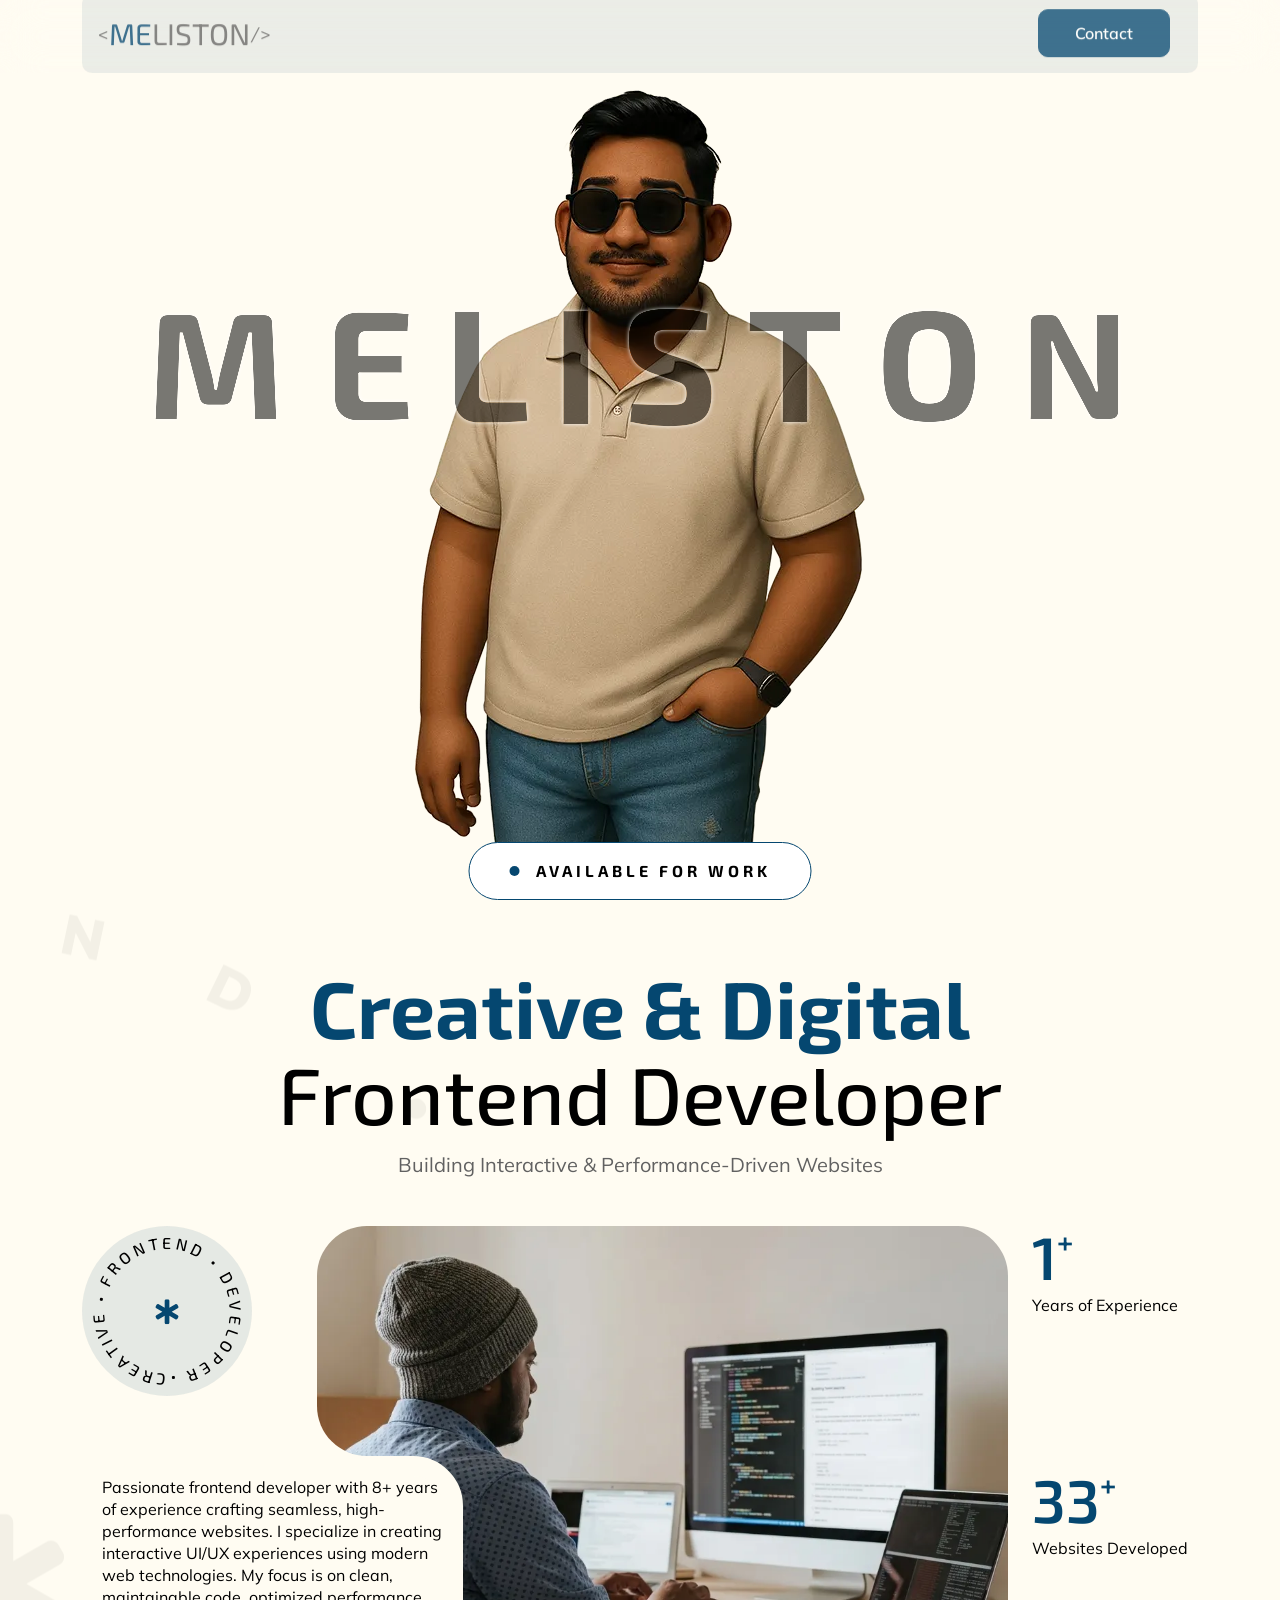
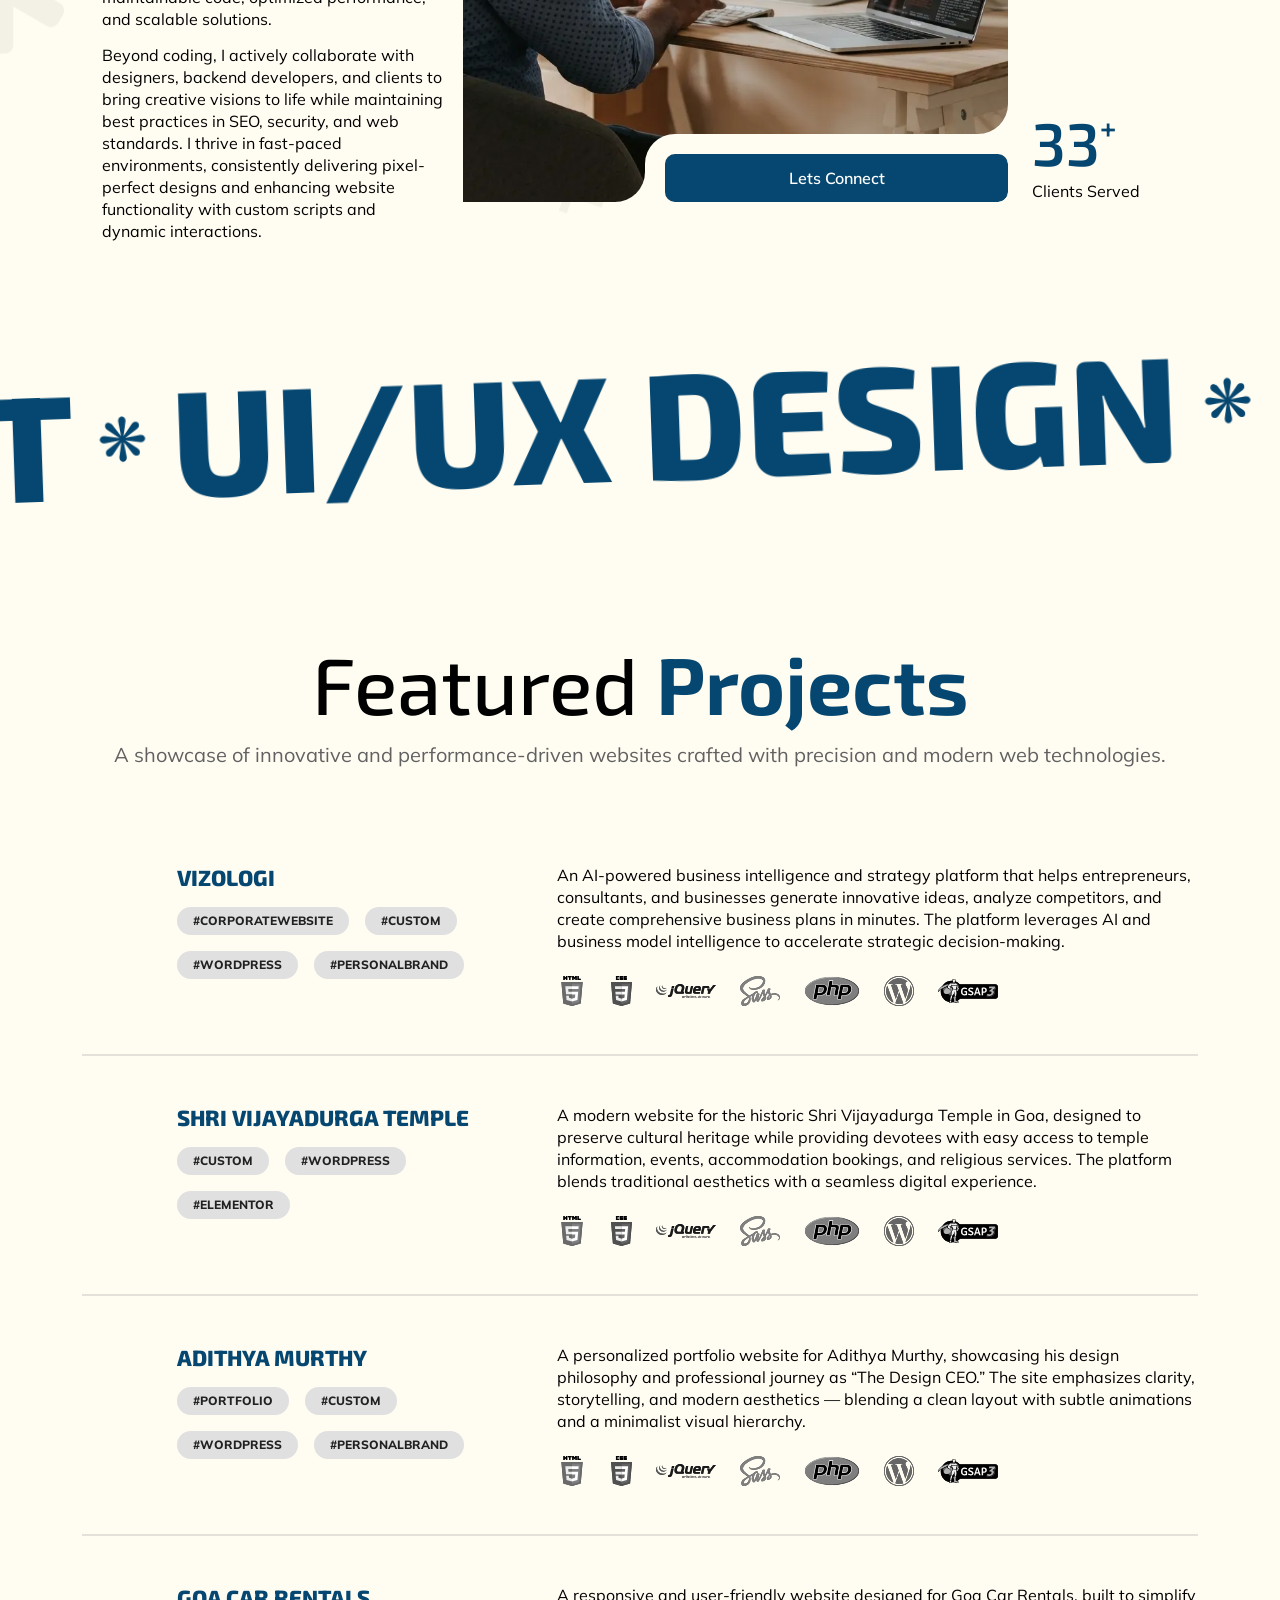
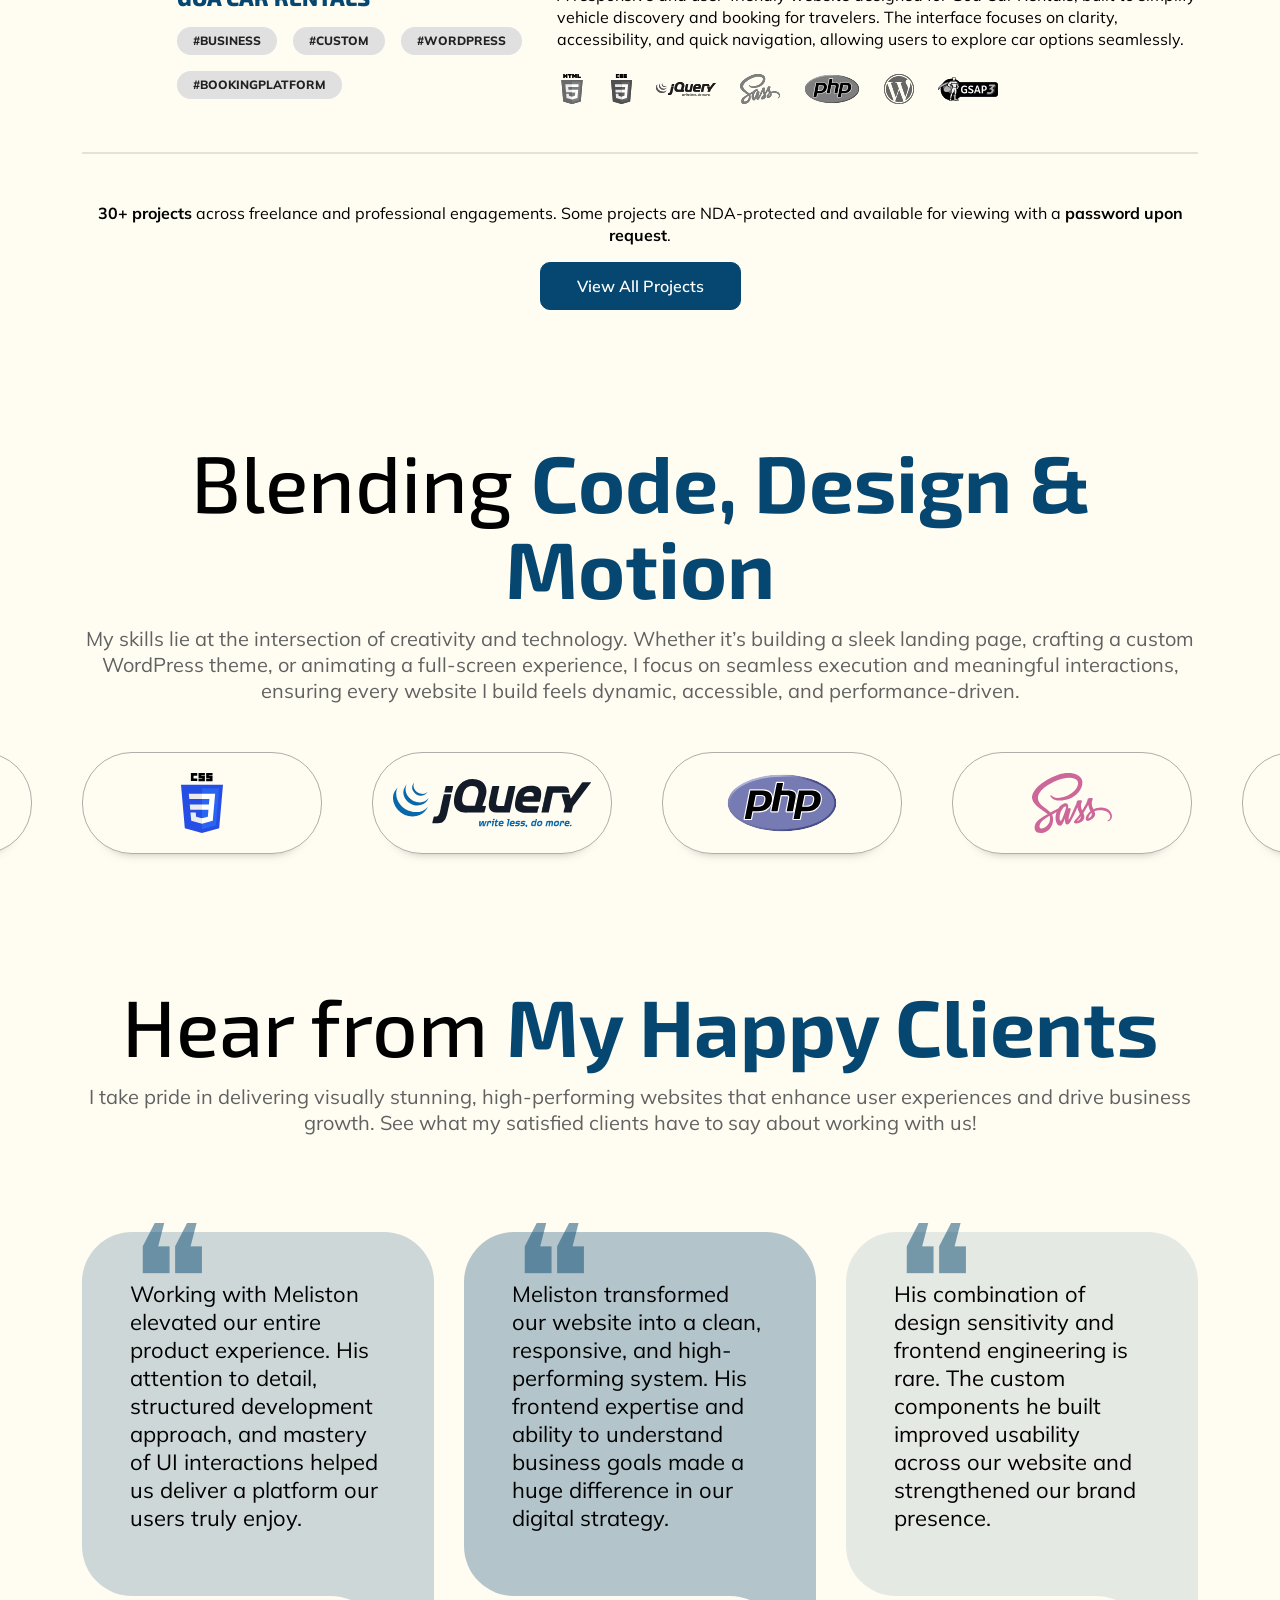
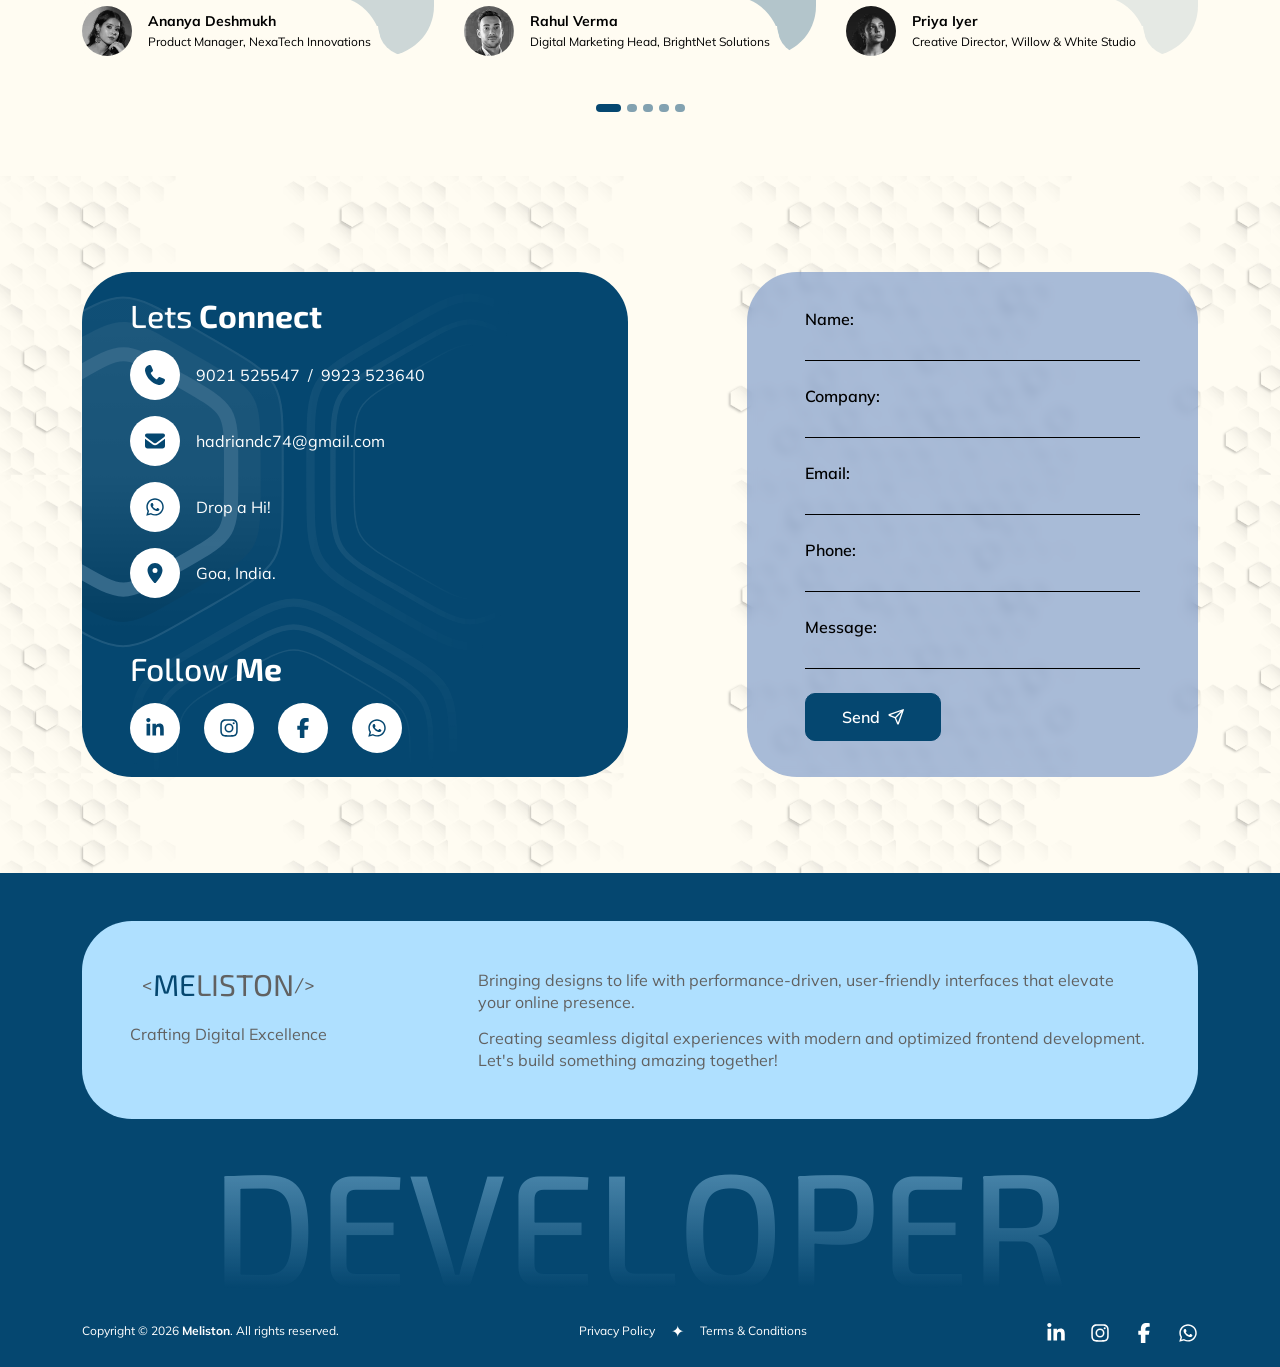
==== commit 81c651c2: "new code" ====
--- a/index.html
+++ b/index.html
@@ -924,10 +924,9 @@
                 </div>
                 <div class="row">
                     <div class="col">
-                        <div class="pt-4 pt-lg-5 btn-holder d-flex justify-content-center">
-                            <a href="projects" class="button" aria-label="View All Projects">View All Projects
-                                <div class="icon">30</div>
-                            </a>
+                        <div class="pt-4 pt-lg-5 btn-holder d-flex flex-column justify-content-center align-items-center gap-3 text-center">
+                            <p><strong>30+ projects</strong> across freelance and professional engagements. Some projects are NDA-protected and available for viewing with a <strong>password upon request</strong>.</p>
+                            <a href="projects" class="button" aria-label="View All Projects">View All Projects</a>
                         </div>
                     </div>
                 </div>
--- a/css/style.css
+++ b/css/style.css
@@ -1,2 +1,2 @@
-@import url("https://fonts.googleapis.com/css2?family=Exo+2:ital,wght@0,100..900;1,100..900&family=Mulish:ital,wght@0,200..1000;1,200..1000&display=swap");html.lenis,html.lenis body{height:auto}.lenis.lenis-smooth{scroll-behavior:auto !important}.lenis.lenis-smooth [data-lenis-prevent]{overscroll-behavior:contain}.lenis.lenis-stopped{overflow:hidden}.lenis.lenis-smooth iframe{pointer-events:none}.p-6{padding:4rem !important}.pt-6,.py-6{padding-top:4rem !important}.pb-6,.py-6{padding-bottom:4rem !important}.pl-6,.px-6{padding-left:4rem !important}.pr-6,.px-6{padding-right:4rem !important}.m-6{margin:4rem !important}.gap-6{gap:4rem !important}@media (min-width: 576px){.p-sm-6{padding:4rem !important}.pt-sm-6,.py-sm-6{padding-top:4rem !important}.pb-sm-6,.py-sm-6{padding-bottom:4rem !important}.pl-sm-6,.px-sm-6{padding-left:4rem !important}.pr-sm-6,.px-sm-6{padding-right:4rem !important}.m-sm-6{margin:4rem !important}.gap-sm-6{gap:4rem !important}}@media (min-width: 768px){.p-md-6{padding:4rem !important}.pt-md-6,.py-md-6{padding-top:4rem !important}.pb-md-6,.py-md-6{padding-bottom:4rem !important}.pl-md-6,.px-md-6{padding-left:4rem !important}.pr-md-6,.px-md-6{padding-right:4rem !important}.m-md-6{margin:4rem !important}.gap-md-6{gap:4rem !important}}@media (min-width: 992px){.p-lg-6{padding:4rem !important}.pt-lg-6,.py-lg-6{padding-top:4rem !important}.pb-lg-6,.py-lg-6{padding-bottom:4rem !important}.pl-lg-6,.px-lg-6{padding-left:4rem !important}.pr-lg-6,.px-lg-6{padding-right:4rem !important}.m-lg-6{margin:4rem !important}.gap-lg-6{gap:4rem !important}}@media (min-width: 1200px){.p-xl-6{padding:4rem !important}.pt-xl-6,.py-xl-6{padding-top:4rem !important}.pb-xl-6,.py-xl-6{padding-bottom:4rem !important}.pl-xl-6,.px-xl-6{padding-left:4rem !important}.pr-xl-6,.px-xl-6{padding-right:4rem !important}.m-xl-6{margin:4rem !important}.gap-xl-6{gap:4rem !important}}@media (min-width: 1400px){.p-xxl-6{padding:4rem !important}.pt-xxl-6,.py-xxl-6{padding-top:4rem !important}.pb-xxl-6,.py-xxl-6{padding-bottom:4rem !important}.pl-xxl-6,.px-xxl-6{padding-left:4rem !important}.pr-xxl-6,.px-xxl-6{padding-right:4rem !important}.m-xxl-6{margin:4rem !important}.gap-xxl-6{gap:4rem !important}}.p-7{padding:5rem !important}.pt-7,.py-7{padding-top:5rem !important}.pb-7,.py-7{padding-bottom:5rem !important}.pl-7,.px-7{padding-left:5rem !important}.pr-7,.px-7{padding-right:5rem !important}.m-7{margin:5rem !important}.gap-7{gap:5rem !important}@media (min-width: 576px){.p-sm-7{padding:5rem !important}.pt-sm-7,.py-sm-7{padding-top:5rem !important}.pb-sm-7,.py-sm-7{padding-bottom:5rem !important}.pl-sm-7,.px-sm-7{padding-left:5rem !important}.pr-sm-7,.px-sm-7{padding-right:5rem !important}.m-sm-7{margin:5rem !important}.gap-sm-7{gap:5rem !important}}@media (min-width: 768px){.p-md-7{padding:5rem !important}.pt-md-7,.py-md-7{padding-top:5rem !important}.pb-md-7,.py-md-7{padding-bottom:5rem !important}.pl-md-7,.px-md-7{padding-left:5rem !important}.pr-md-7,.px-md-7{padding-right:5rem !important}.m-md-7{margin:5rem !important}.gap-md-7{gap:5rem !important}}@media (min-width: 992px){.p-lg-7{padding:5rem !important}.pt-lg-7,.py-lg-7{padding-top:5rem !important}.pb-lg-7,.py-lg-7{padding-bottom:5rem !important}.pl-lg-7,.px-lg-7{padding-left:5rem !important}.pr-lg-7,.px-lg-7{padding-right:5rem !important}.m-lg-7{margin:5rem !important}.gap-lg-7{gap:5rem !important}}@media (min-width: 1200px){.p-xl-7{padding:5rem !important}.pt-xl-7,.py-xl-7{padding-top:5rem !important}.pb-xl-7,.py-xl-7{padding-bottom:5rem !important}.pl-xl-7,.px-xl-7{padding-left:5rem !important}.pr-xl-7,.px-xl-7{padding-right:5rem !important}.m-xl-7{margin:5rem !important}.gap-xl-7{gap:5rem !important}}@media (min-width: 1400px){.p-xxl-7{padding:5rem !important}.pt-xxl-7,.py-xxl-7{padding-top:5rem !important}.pb-xxl-7,.py-xxl-7{padding-bottom:5rem !important}.pl-xxl-7,.px-xxl-7{padding-left:5rem !important}.pr-xxl-7,.px-xxl-7{padding-right:5rem !important}.m-xxl-7{margin:5rem !important}.gap-xxl-7{gap:5rem !important}}.p-8{padding:6rem !important}.pt-8,.py-8{padding-top:6rem !important}.pb-8,.py-8{padding-bottom:6rem !important}.pl-8,.px-8{padding-left:6rem !important}.pr-8,.px-8{padding-right:6rem !important}.m-8{margin:6rem !important}.gap-8{gap:6rem !important}@media (min-width: 576px){.p-sm-8{padding:6rem !important}.pt-sm-8,.py-sm-8{padding-top:6rem !important}.pb-sm-8,.py-sm-8{padding-bottom:6rem !important}.pl-sm-8,.px-sm-8{padding-left:6rem !important}.pr-sm-8,.px-sm-8{padding-right:6rem !important}.m-sm-8{margin:6rem !important}.gap-sm-8{gap:6rem !important}}@media (min-width: 768px){.p-md-8{padding:6rem !important}.pt-md-8,.py-md-8{padding-top:6rem !important}.pb-md-8,.py-md-8{padding-bottom:6rem !important}.pl-md-8,.px-md-8{padding-left:6rem !important}.pr-md-8,.px-md-8{padding-right:6rem !important}.m-md-8{margin:6rem !important}.gap-md-8{gap:6rem !important}}@media (min-width: 992px){.p-lg-8{padding:6rem !important}.pt-lg-8,.py-lg-8{padding-top:6rem !important}.pb-lg-8,.py-lg-8{padding-bottom:6rem !important}.pl-lg-8,.px-lg-8{padding-left:6rem !important}.pr-lg-8,.px-lg-8{padding-right:6rem !important}.m-lg-8{margin:6rem !important}.gap-lg-8{gap:6rem !important}}@media (min-width: 1200px){.p-xl-8{padding:6rem !important}.pt-xl-8,.py-xl-8{padding-top:6rem !important}.pb-xl-8,.py-xl-8{padding-bottom:6rem !important}.pl-xl-8,.px-xl-8{padding-left:6rem !important}.pr-xl-8,.px-xl-8{padding-right:6rem !important}.m-xl-8{margin:6rem !important}.gap-xl-8{gap:6rem !important}}@media (min-width: 1400px){.p-xxl-8{padding:6rem !important}.pt-xxl-8,.py-xxl-8{padding-top:6rem !important}.pb-xxl-8,.py-xxl-8{padding-bottom:6rem !important}.pl-xxl-8,.px-xxl-8{padding-left:6rem !important}.pr-xxl-8,.px-xxl-8{padding-right:6rem !important}.m-xxl-8{margin:6rem !important}.gap-xxl-8{gap:6rem !important}}.p-9{padding:7rem !important}.pt-9,.py-9{padding-top:7rem !important}.pb-9,.py-9{padding-bottom:7rem !important}.pl-9,.px-9{padding-left:7rem !important}.pr-9,.px-9{padding-right:7rem !important}.m-9{margin:7rem !important}.gap-9{gap:7rem !important}@media (min-width: 576px){.p-sm-9{padding:7rem !important}.pt-sm-9,.py-sm-9{padding-top:7rem !important}.pb-sm-9,.py-sm-9{padding-bottom:7rem !important}.pl-sm-9,.px-sm-9{padding-left:7rem !important}.pr-sm-9,.px-sm-9{padding-right:7rem !important}.m-sm-9{margin:7rem !important}.gap-sm-9{gap:7rem !important}}@media (min-width: 768px){.p-md-9{padding:7rem !important}.pt-md-9,.py-md-9{padding-top:7rem !important}.pb-md-9,.py-md-9{padding-bottom:7rem !important}.pl-md-9,.px-md-9{padding-left:7rem !important}.pr-md-9,.px-md-9{padding-right:7rem !important}.m-md-9{margin:7rem !important}.gap-md-9{gap:7rem !important}}@media (min-width: 992px){.p-lg-9{padding:7rem !important}.pt-lg-9,.py-lg-9{padding-top:7rem !important}.pb-lg-9,.py-lg-9{padding-bottom:7rem !important}.pl-lg-9,.px-lg-9{padding-left:7rem !important}.pr-lg-9,.px-lg-9{padding-right:7rem !important}.m-lg-9{margin:7rem !important}.gap-lg-9{gap:7rem !important}}@media (min-width: 1200px){.p-xl-9{padding:7rem !important}.pt-xl-9,.py-xl-9{padding-top:7rem !important}.pb-xl-9,.py-xl-9{padding-bottom:7rem !important}.pl-xl-9,.px-xl-9{padding-left:7rem !important}.pr-xl-9,.px-xl-9{padding-right:7rem !important}.m-xl-9{margin:7rem !important}.gap-xl-9{gap:7rem !important}}@media (min-width: 1400px){.p-xxl-9{padding:7rem !important}.pt-xxl-9,.py-xxl-9{padding-top:7rem !important}.pb-xxl-9,.py-xxl-9{padding-bottom:7rem !important}.pl-xxl-9,.px-xxl-9{padding-left:7rem !important}.pr-xxl-9,.px-xxl-9{padding-right:7rem !important}.m-xxl-9{margin:7rem !important}.gap-xxl-9{gap:7rem !important}}.p-10{padding:8rem !important}.pt-10,.py-10{padding-top:8rem !important}.pb-10,.py-10{padding-bottom:8rem !important}.pl-10,.px-10{padding-left:8rem !important}.pr-10,.px-10{padding-right:8rem !important}.m-10{margin:8rem !important}.gap-10{gap:8rem !important}@media (min-width: 576px){.p-sm-10{padding:8rem !important}.pt-sm-10,.py-sm-10{padding-top:8rem !important}.pb-sm-10,.py-sm-10{padding-bottom:8rem !important}.pl-sm-10,.px-sm-10{padding-left:8rem !important}.pr-sm-10,.px-sm-10{padding-right:8rem !important}.m-sm-10{margin:8rem !important}.gap-sm-10{gap:8rem !important}}@media (min-width: 768px){.p-md-10{padding:8rem !important}.pt-md-10,.py-md-10{padding-top:8rem !important}.pb-md-10,.py-md-10{padding-bottom:8rem !important}.pl-md-10,.px-md-10{padding-left:8rem !important}.pr-md-10,.px-md-10{padding-right:8rem !important}.m-md-10{margin:8rem !important}.gap-md-10{gap:8rem !important}}@media (min-width: 992px){.p-lg-10{padding:8rem !important}.pt-lg-10,.py-lg-10{padding-top:8rem !important}.pb-lg-10,.py-lg-10{padding-bottom:8rem !important}.pl-lg-10,.px-lg-10{padding-left:8rem !important}.pr-lg-10,.px-lg-10{padding-right:8rem !important}.m-lg-10{margin:8rem !important}.gap-lg-10{gap:8rem !important}}@media (min-width: 1200px){.p-xl-10{padding:8rem !important}.pt-xl-10,.py-xl-10{padding-top:8rem !important}.pb-xl-10,.py-xl-10{padding-bottom:8rem !important}.pl-xl-10,.px-xl-10{padding-left:8rem !important}.pr-xl-10,.px-xl-10{padding-right:8rem !important}.m-xl-10{margin:8rem !important}.gap-xl-10{gap:8rem !important}}@media (min-width: 1400px){.p-xxl-10{padding:8rem !important}.pt-xxl-10,.py-xxl-10{padding-top:8rem !important}.pb-xxl-10,.py-xxl-10{padding-bottom:8rem !important}.pl-xxl-10,.px-xxl-10{padding-left:8rem !important}.pr-xxl-10,.px-xxl-10{padding-right:8rem !important}.m-xxl-10{margin:8rem !important}.gap-xxl-10{gap:8rem !important}}@keyframes backgroundAnimation{0%{background-position:0% 0%}100%{background-position:-100% 0%}}@keyframes arrowLeft{0%{transform:translate(0, 0)}20%{transform:translate(-6px, 0)}30%{transform:translate(0, 0)}40%{transform:translate(-6px, 0)}50%{transform:translate(0, 0)}}@keyframes arrowRight{0%{transform:translate(0, 0)}20%{transform:translate(6px, 0)}30%{transform:translate(0, 0)}40%{transform:translate(6px, 0)}50%{transform:translate(0, 0)}}@keyframes jello{0%{border-radius:50% 50% 50% 50%}20%{border-radius:60% 50% 40% 50%}40%{border-radius:40% 50% 50% 50%}60%{border-radius:50% 60% 40% 40%}80%{border-radius:50% 40% 50% 80%}100%{border-radius:50% 50% 50% 50%}}@keyframes sayHi{0%{transform:rotate(5deg)}20%{transform:rotate(25deg)}40%{transform:rotate(-5deg)}60%{transform:rotate(25deg)}100%{transform:rotate(5deg)}}@keyframes rotateMe{0%{transform:rotate(0deg)}100%{transform:rotate(360deg)}}@keyframes anmateYaxis{0%{transform:translate(0, 0)}20%{transform:translate(0, -6px)}30%{transform:translate(0, 0)}40%{transform:translate(0, -6px)}50%{transform:translate(0, 0)}100%{transform:translate(0, 0)}}@keyframes projectName{0%{transform:translate(-100%, -50%);opacity:0}10%{opacity:.1}90%{opacity:.1}100%{transform:translate(300%, -50%);opacity:0}}@keyframes rippleEffect{0%{opacity:0;transform:scale(0)}80%{opacity:.6}100%{opacity:0;transform:scale(2.5)}}@keyframes scrollWebsite{0%, 100%{transform:translate(0%, 0%)}50%{transform:translate(0%, -75%)}}body{font-family:"Mulish",serif;font-size:1rem;line-height:1.375rem;position:relative;color:#000;background-color:#fffcf2;-webkit-touch-callout:none;-webkit-user-select:none;-khtml-user-select:none;-moz-user-select:none;-ms-user-select:none;user-select:none}@media (max-width: 767px){body{font-size:.875rem;line-height:1.25rem}}body::-webkit-scrollbar{display:none}body.menu-active{overflow:hidden}main.content-main{padding-top:90px;position:relative;z-index:1}@media (max-width: 991px){main.content-main{padding-top:90px}}@media (max-width: 767px){main.content-main{padding-top:62px}}p{margin-bottom:14px}p:last-of-type{margin-bottom:0}h1,h2,h3,h4,h5,h6{margin:0}h1{font-family:"Exo 2",serif;color:#fff}h2{font-family:"Exo 2",serif;color:#fff}h5,.title,h6{text-transform:uppercase;font-weight:700;font-family:"Mulish",serif;font-size:1rem;line-height:1.375rem}@media (max-width: 767px){h5,.title,h6{font-size:.875rem;line-height:1.25rem}}.title{color:#fff}img{max-width:100%}a{text-decoration:none;color:inherit}a:hover,a:focus{color:inherit;box-shadow:none}ul,ol{margin:0;padding:0;list-style:none}button,.button{display:flex;align-items:center;justify-content:center;flex-direction:row;flex-wrap:nowrap;gap:8px;font-size:1rem;line-height:1.375rem;font-weight:600;color:#fff;background-color:#054770;padding:12px 36px;border:1px solid #054770;border-radius:50px;transition:all .25s cubic-bezier(0.25, 0.1, 0.25, 1)}@media (max-width: 767px){button,.button{font-size:.875rem;line-height:1.25rem}}button svg,.button svg{width:16px;height:16px;position:relative;transform:translate(0px, 0px) scale(1);fill:#fff;transition:all .25s cubic-bezier(0.25, 0.1, 0.25, 1)}button:hover,button:focus,.button:hover,.button:focus{color:#054770;background-color:#fff}button:hover svg,button:focus svg,.button:hover svg,.button:focus svg{fill:#054770;transform:translate(1px, -1px) scale(1.1)}.swiper.mySwiper .swiper-wrapper{transition-timing-function:linear !important}.swiper.mySwiper .swiper-pagination{position:relative;display:flex;justify-content:center;left:0 !important;right:auto;transform:translate(0px) !important;gap:6px;min-width:250px;width:auto !important;bottom:0;z-index:5}@media (max-width: 991px){.swiper.mySwiper .swiper-pagination{position:relative;bottom:0}}.swiper.mySwiper .swiper-pagination span.swiper-pagination-bullet{font-size:1.25rem;line-height:1.25rem;width:10px;margin:0;transform:scale(1);height:8px;border-radius:10px;left:auto !important;opacity:1;background-color:rgba(5,71,112,0.5);backdrop-filter:blur(4px);transition:all .25s cubic-bezier(0.25, 0.1, 0.25, 1)}.swiper.mySwiper .swiper-pagination span.swiper-pagination-bullet.swiper-pagination-bullet-active-main{width:25px;background-color:#054770}.kursor{border-width:2px !important;mix-blend-mode:difference}.kursor.hover-link{opacity:0}.kursorChild{mix-blend-mode:difference}.kursorChild.hover-link{opacity:0.4;border-color:#fff !important;transform:scale(8) translate(0%, 0%);background-color:#fff}.logo a{display:flex;flex-direction:row;flex-wrap:nowrap;align-items:center;justify-content:flex-start}.logo a span{font-family:"Exo 2",serif;font-size:1.25rem;line-height:1.25rem}.logo a span.arrow{color:#616161;transform:translate(0, 0);transition:all 1s cubic-bezier(0, 0, 1, 1);animation:arrowLeft 3s infinite linear}.logo a span.arrow:last-of-type{position:relative;animation:arrowRight 3s infinite linear}.logo a span.name{color:#616161;font-size:1.875rem;line-height:1.875rem}.logo a span.name .highlight{color:#054770;font-size:1.875rem;line-height:1.875rem}.logo a span.divider{color:#616161;font-size:1.25rem;line-height:1.25rem}.section-heading h1,.section-heading h2{color:#000;font-size:5rem;line-height:5.375rem}@media (max-width: 767px){.section-heading h1,.section-heading h2{font-size:2.125rem;line-height:2.5rem}}.section-heading h3{color:#000;font-size:2.5rem;line-height:2.875rem}@media (max-width: 767px){.section-heading h3{font-size:1.5rem;line-height:1.875rem}}.section-heading p{font-size:1.25rem;line-height:1.625rem;color:#616161}@media (max-width: 767px){.section-heading p{font-size:1rem;line-height:1.375rem}}header{left:0;right:0;top:0;z-index:999;background-color:transparent;backdrop-filter:blur(20px)}header .border-box{background-color:rgba(5,71,112,0.1);border-radius:10px}header .mobile-menu .icon::before{content:"";position:absolute;top:0;right:0;width:42px;height:42px;background-color:rgba(5,71,112,0.95);border-radius:50%;transform:scale(1);opacity:0;transition:all .25s cubic-bezier(0.25, 0.1, 0.25, 1)}header .mobile-menu .icon span{width:30px;height:3px;border-radius:10px;background-color:#054770;transform:translate(0, 0) rotate(0deg);transition:all .25s cubic-bezier(0.25, 0.1, 0.25, 1)}header .mobile-menu .icon span:last-child{width:21px;background-color:#757575}header .mobile-menu .whatsapp svg{width:25px;height:28px;font-size:1.75rem;line-height:1.75rem;fill:#054770}header .mobile-menu .navigation ul.nav li a{position:relative}header .mobile-menu .navigation ul.nav li a::before{content:"";position:absolute;width:0;height:2px;background:#000;bottom:-5px;border-radius:10px;transition:all .25s cubic-bezier(0.25, 0.1, 0.25, 1)}header .mobile-menu .navigation ul.nav li a.active::before{width:38px}@media (max-width: 991px){header .mobile-menu .navigation{position:absolute;top:100%;left:0;right:0;opacity:0;visibility:hidden;max-height:0;transition:all .25s cubic-bezier(0.25, 0.1, 0.25, 1);padding-top:20px;padding-bottom:20px}header .mobile-menu .navigation ul.nav li{clip-path:inset(0 100% 0 0);transform:translate(-10px, 0);transition:all .25s cubic-bezier(0.25, 0.1, 0.25, 1)}header .mobile-menu .navigation ul.nav li a{font-size:1.25rem;line-height:1.25rem;color:#000}}@media (max-width: 991px) and (max-width: 991px){header .mobile-menu .navigation ul.nav li a{color:#fff}}@media (max-width: 991px){header .mobile-menu .navigation ul.nav li a::before{left:auto;right:0;bottom:0;background-color:#fff}header .mobile-menu .navigation .btn-holder{opacity:0;visibility:hidden;max-height:0;transition:all .25s cubic-bezier(0.25, 0.1, 0.25, 1)}}@media (max-width: 991px) and (max-width: 991px){header .mobile-menu .navigation .btn-holder a.button{background:#fff;color:#054770}}@media (max-width: 991px){header .mobile-menu.active .icon::before{transform:scale(10);opacity:1;width:200px;height:200px;backdrop-filter:blur(20px);transition:all 1s cubic-bezier(0, 0, 1, 1)}header .mobile-menu.active .icon span{transform:translate(0, 0) rotate(0deg)}header .mobile-menu.active .icon span:nth-child(1){transform:translate(0px, 8px) rotate(-42deg);background-color:#fff}header .mobile-menu.active .icon span:nth-child(2){width:0;margin:0 auto}header .mobile-menu.active .icon span:nth-child(3){transform:translate(0, -6px) rotate(42deg);width:30px;background-color:#fff}header .mobile-menu.active .navigation{opacity:1;visibility:visible;max-height:1000px}header .mobile-menu.active .navigation ul.nav li{clip-path:inset(0 0 0 0);transform:translate(0, 0)}header .mobile-menu.active .navigation ul.nav li:nth-child(1){transition-delay:.1s}header .mobile-menu.active .navigation ul.nav li:nth-child(2){transition-delay:.2s}header .mobile-menu.active .navigation ul.nav li:nth-child(3){transition-delay:.3s}header .mobile-menu.active .navigation ul.nav li:nth-child(4){transition-delay:.4s}header .mobile-menu.active .navigation ul.nav li:nth-child(5){transition-delay:.5s}header .mobile-menu.active .navigation ul.nav li:nth-child(6){transition-delay:.6s}header .mobile-menu.active .navigation ul.nav li:nth-child(7){transition-delay:.7s}header .mobile-menu.active .navigation ul.nav li:nth-child(8){transition-delay:.8s}header .mobile-menu.active .navigation ul.nav li:nth-child(9){transition-delay:.9s}header .mobile-menu.active .navigation ul.nav li:nth-child(10){transition-delay:1s}header .mobile-menu.active .navigation .btn-holder{opacity:1;visibility:visible;max-height:1000px;transition:1s;transition-delay:.6s}}.opener{z-index:99999}.opener .split-screen{background:linear-gradient(to left, #054770, #fffcf2);width:50vw;transform:skewX(-20deg) scale(2) translate(-10vw, 0);transform-origin:center;mix-blend-mode:lighten}.opener .split-screen:last-child{background:linear-gradient(to right, #054770, #fffcf2);transform:skewX(-20deg) scale(2) translate(10vw, 0)}footer{background-color:#054770}footer .border-box{border-radius:50px;background-color:#afe0ff;color:#616161}@media (max-width: 767px){footer .border-box{border-radius:10px}}footer .border-box p{color:#616161}footer .post-footer .footer-name{font-size:12.5vw;line-height:1;font-weight:500;font-family:"Exo 2",serif;background-image:linear-gradient(to bottom, rgba(175,224,255,0.5), #054770 90%);color:transparent;background-clip:text}@media (max-width: 991px){footer .post-footer .footer-name{font-size:12vw}}footer .post-footer p{color:#fff;font-size:.75rem;line-height:.875rem}footer .post-footer ul li a{color:#fff;font-size:.75rem;line-height:.875rem;transition:all .25s cubic-bezier(0.25, 0.1, 0.25, 1)}footer .post-footer ul li a strong{color:#85a0e9}footer .post-footer ul li a:hover{color:#85a0e9}footer .post-footer ul li a.active{color:#85a0e9}footer .post-footer ul li span{color:#fff}footer .post-footer ul li:last-child span{display:none}footer .post-footer ul.follow-us li a svg{width:20px;height:20px;fill:#fff;font-size:1.25rem;line-height:1.25rem;transition:all .25s cubic-bezier(0.25, 0.1, 0.25, 1)}footer .post-footer ul.follow-us li a:hover svg{fill:#85a0e9}section.custom-banner-animation{font-size:15vw;line-height:12vw;font-weight:bolder;letter-spacing:10px;height:100vh;position:relative;background-color:#054770}@media (max-width: 991px){section.custom-banner-animation{font-size:10vw;line-height:16vw}}section.custom-banner-animation .first,section.custom-banner-animation .last{color:#fffcf2;font-family:"Mulish",serif}section.custom-banner-animation .middle{font-family:"Exo 2",serif;position:relative;z-index:1;mix-blend-mode:hard-light;-webkit-text-fill-color:#054770;color:#fff;text-shadow:0px 0px 5px #fff;filter:grayscale(1)}section.custom-banner-animation .main-img{position:absolute;left:0;right:0;margin:0 auto;max-width:60vh;max-height:90vh;bottom:0;filter:grayscale(1);transition:all .25s cubic-bezier(0.25, 0.1, 0.25, 1)}section.custom-banner-animation .work-tag{background-color:#fff;border-radius:50px;padding:20px 40px;left:50%;font-size:16px;line-height:16px;letter-spacing:4px;bottom:0;text-transform:none;transform:translate(-50%, 0);border:1px solid #054770;width:max-content;z-index:1}section.custom-banner-animation .work-tag .blink{width:10px;height:10px;border-radius:50%;background-color:#054770;z-index:1}section.custom-banner-animation .work-tag .blink .ripple{left:0;right:0;top:0;bottom:0;background:#527abb;border-radius:50%;opacity:0;transform:scale(0);z-index:-1}section.custom-banner-animation .work-tag .blink .ripple:nth-child(1){animation:rippleEffect 2s infinite 1s linear}section.custom-banner-animation .work-tag .blink .ripple:nth-child(2){animation:rippleEffect 2s infinite 1.5s linear}section.custom-banner-animation .work-tag .blink .ripple:nth-child(3){animation:rippleEffect 2s infinite 2s linear}section.custom-banner-animation .work-tag .tag{color:#000;font-family:"Exo 2",serif}section.home-banner{background-color:#054770}section.home-banner .sticky-badge{position:absolute;top:50%;left:0;transform:translate(-50%, 0px) scale(3.5);opacity:.05}section.home-banner .sticky-badge .rounded-badge-background-effect .content{font-weight:900}section.home-banner .sticky-badge .rounded-badge-background-effect .star-rotate{position:absolute;top:50%;left:50%;transform:translate(-50%, -50%) !important}section.home-banner .sticky-badge .rounded-badge-background-effect .star-rotate svg{width:40px;height:40px}section.home-banner .badge-content .rounded-badge{border-radius:50%;backdrop-filter:blur(3px);width:170px;height:170px;background:rgba(5,71,112,0.1)}@media (max-width: 767px){section.home-banner .badge-content .rounded-badge{width:195px;height:195px;display:table !important;padding:15px}}section.home-banner .badge-content .rounded-badge .content{font-family:"Exo 2",serif}section.home-banner .badge-content .rounded-badge .content span{font-size:1rem;line-height:1rem;font-weight:500;letter-spacing:2px}section.home-banner .badge-content .rounded-badge .star-rotate{position:absolute;top:50%;left:50%;transform:translate(-50%, -50%)}section.home-banner .badge-content .rounded-badge .star-rotate svg{width:25px;fill:#054770;font-size:1.5625rem;line-height:1.5625rem}section.home-banner .badge-content .boxed-content{margin-right:-120px;border:20px solid #fffcf2;background-color:#fffcf2;border-radius:0 50px 0 0}@media (max-width: 1199px){section.home-banner .badge-content .boxed-content{margin-right:0;border-left:none}}@media (max-width: 1199px){section.home-banner .badge-content .boxed-content{border-bottom:none;border-right:none}}section.home-banner .badge-content .boxed-content::before,section.home-banner .badge-content .boxed-content::after{content:"";position:absolute;bottom:-20px;right:-70px;height:50px;width:50px;border-bottom-left-radius:50px;background-color:transparent;box-shadow:-20px 20px 0 20px #fffcf2}section.home-banner .badge-content .boxed-content::after{right:76px;top:-70px;left:auto}section.home-banner .badge-content .boxed-content p{position:relative;z-index:2}section.home-banner .image{margin-left:-50px}@media (max-width: 1199px){section.home-banner .image{margin-left:0}}section.home-banner .image img{border-radius:50px;object-fit:cover}@media (max-width: 767px){section.home-banner .image img{border-radius:25px}}section.home-banner .image .btn-holder{right:0;bottom:0}section.home-banner .image .btn-holder::before,section.home-banner .image .btn-holder::after{content:"";position:absolute;bottom:0;left:-50px;height:30px;width:30px;border-bottom-right-radius:50px;background-color:transparent;box-shadow:10px 10px 0 10px #fffcf2}@media (max-width: 767px){section.home-banner .image .btn-holder::before,section.home-banner .image .btn-holder::after{height:30px;width:30px;box-shadow:5px 10px 0 5px #fffcf2;left:-44px;border-bottom-right-radius:25px}}section.home-banner .image .btn-holder::after{right:0;top:-50px;left:auto}@media (max-width: 767px){section.home-banner .image .btn-holder::after{top:-45px}}section.home-banner .image .btn-holder .button{outline:20px solid #fffcf2;min-width:350px}@media (max-width: 767px){section.home-banner .image .btn-holder .button{outline:15px solid #fffcf2;min-width:200px}}section.home-banner ul.stats-content li .blocks .counter{color:#054770}section.home-banner ul.stats-content li .blocks .counter span{font-size:3.75rem;line-height:3.75rem;font-weight:600;font-family:"Exo 2",serif}section.home-banner ul.stats-content li .blocks .counter span:last-of-type{font-size:1.875rem;line-height:1.875rem}@media (max-width: 767px){section.home-banner ul.stats-content li .blocks .counter span{font-size:2.5rem;line-height:2.5rem}}section.home-text-slider .textSwiper{background-color:#fffcf2;transform:rotate(-2deg)}section.home-text-slider .textSwiper .swiper-wrapper{transition-timing-function:linear}section.home-text-slider .textSwiper .swiper-wrapper .swiper-slide{width:auto}section.home-text-slider .textSwiper .blocks span.text{font-family:"Exo 2",serif;color:#054770;font-size:9.375rem;line-height:9.375rem;font-weight:800}@media (max-width: 991px){section.home-text-slider .textSwiper .blocks span.text{font-size:6.25rem;line-height:6.25rem}}@media (max-width: 767px){section.home-text-slider .textSwiper .blocks span.text{font-size:3.125rem;line-height:3.125rem}}section.home-text-slider .textSwiper .blocks span.icon{transform:rotate(0deg);animation:rotateMe 5s infinite linear reverse;transition:all .25s cubic-bezier(0.25, 0.1, 0.25, 1)}section.home-text-slider .textSwiper .blocks span.icon svg,section.home-text-slider .textSwiper .blocks span.icon span{color:#054770;font-size:3.75rem;line-height:3.75rem}section.uneven-cards ul.uneven-card li{border-bottom:2px solid rgba(117,117,117,0.2)}section.uneven-cards ul.uneven-card li .blocks .image{position:absolute;width:400px;height:300px;border-radius:10px;left:25%;top:50%;transform:translate(0, -50%) rotate(-5deg);opacity:0;pointer-events:none}@media (max-width: 991px){section.uneven-cards ul.uneven-card li .blocks .image{position:relative;width:100%;height:300px;left:0;opacity:1;top:0;transform:none}}section.uneven-cards ul.uneven-card li .blocks .image img{transform:translate(0%, 0%)}section.uneven-cards ul.uneven-card li .blocks .project-name a{font-family:"Exo 2",serif;font-size:1.375rem;line-height:1.625rem;font-weight:800;color:#054770}section.uneven-cards ul.uneven-card li .blocks .project-name a::before{content:attr(data-value);position:absolute;left:0;font-size:5rem;line-height:5.375rem;letter-spacing:5px;text-transform:uppercase;opacity:0;font-weight:800;top:50%;transform:translate(-100%, -50%);transition:all .25s cubic-bezier(0.25, 0.1, 0.25, 1)}@media (max-width: 767px){section.uneven-cards ul.uneven-card li .blocks .project-name a::before{font-size:2.5rem;line-height:2.875rem;top:352px;white-space:nowrap}}section.uneven-cards ul.uneven-card li .blocks .tags .tag{color:#212121;background-color:#e0e0e0;font-size:.75rem;line-height:.75rem;font-weight:800;padding:8px 16px;border-radius:50px;text-transform:uppercase}section.uneven-cards ul.uneven-card li .blocks .technology{filter:grayscale(1) drop-shadow(0px 0px 0px #424242);transition:all .25s cubic-bezier(0.25, 0.1, 0.25, 1)}section.uneven-cards ul.uneven-card li .blocks .technology .icon img{max-height:30px;max-width:60px;width:100%;height:100%;object-fit:contain}section.uneven-cards ul.uneven-card li:hover .blocks .image{opacity:1}section.uneven-cards ul.uneven-card li:hover .blocks .image img{animation:scrollWebsite 25s infinite alternate linear}section.uneven-cards ul.uneven-card li:hover .blocks .project-name a::before{animation:projectName 10s infinite linear}section.uneven-cards ul.uneven-card li:hover .blocks .technology{filter:grayscale(0) drop-shadow(2px 4px 8px #424242)}section.uneven-cards ul.uneven-card li:last-of-type{border-bottom:none}section.skills .skillsSwiper{pointer-events:none}section.skills .skillsSwiper .swiper-wrapper{animation-timing-function:linear}section.skills .skillsSwiper .swiper-slide{width:240px;height:auto}@media (max-width: 575px){section.skills .skillsSwiper .swiper-slide{width:180px}}section.skills .skillsSwiper .icon{border:1px solid rgba(97,97,97,0.5);border-radius:50px;padding:20px;box-shadow:0px 15px 10px -16px rgba(97,97,97,0.5)}@media (max-width: 575px){section.skills .skillsSwiper .icon{border-radius:10px}}section.skills .skillsSwiper .icon img{width:100%;height:100%;max-height:60px;object-fit:contain}@media (max-width: 575px){section.skills .skillsSwiper .icon img{max-height:40px}}section.testimonials .testimonialsSwiper .swiper-slide{height:auto}section.testimonials .testimonialsSwiper .swiper-slide:nth-child(3n+1) .blocks{background-color:rgba(5,71,112,0.2)}section.testimonials .testimonialsSwiper .swiper-slide:nth-child(3n+2) .blocks{background-color:rgba(5,71,112,0.3)}section.testimonials .testimonialsSwiper .swiper-slide:nth-child(3n+3) .blocks{background-color:rgba(5,71,112,0.1)}section.testimonials .testimonialsSwiper .blocks{border-radius:50px;transition:all 1s cubic-bezier(0, 0, 1, 1)}@media (max-width: 991px){section.testimonials .testimonialsSwiper .blocks{border-radius:25px}}section.testimonials .testimonialsSwiper .blocks .description{font-size:1.375rem;line-height:1.75rem;position:relative}@media (max-width: 991px){section.testimonials .testimonialsSwiper .blocks .description{font-size:1rem;line-height:1.5rem;padding:12px 0px 12px 22px}}section.testimonials .testimonialsSwiper .blocks .description::before{content:"\275D";position:absolute;left:0;bottom:100%;font-family:"Exo 2",serif;font-size:150px;line-height:.1;color:rgba(5,71,112,0.5)}section.testimonials .testimonialsSwiper .blocks .author-profile{position:absolute;left:0;bottom:0;background:#fffcf2;padding:10px 10px 0 0;border-radius:0 50px 0 0}@media (max-width: 991px){section.testimonials .testimonialsSwiper .blocks .author-profile{border-radius:0 25px 0 0}}section.testimonials .testimonialsSwiper .blocks .author-profile::before,section.testimonials .testimonialsSwiper .blocks .author-profile:after{content:"";position:absolute;left:0;bottom:100%;width:50px;height:50px;background-color:transparent;border-radius:0 0 0 50px;box-shadow:-10px 10px 0 10px #fffcf2}@media (max-width: 991px){section.testimonials .testimonialsSwiper .blocks .author-profile::before,section.testimonials .testimonialsSwiper .blocks .author-profile:after{border-radius:0 0 0 25px}}section.testimonials .testimonialsSwiper .blocks .author-profile::after{margin-left:-3.5px;width:40px;height:50%;left:100%;bottom:0;border-radius:0 0 0 50px;box-shadow:-10px 10px 0 10px #fffcf2}@media (max-width: 991px){section.testimonials .testimonialsSwiper .blocks .author-profile::after{margin-left:.5px;border-radius:0 0 0 25px}}section.testimonials .testimonialsSwiper .blocks .author-profile .image img{width:50px;height:50px;object-fit:cover;border-radius:50%;filter:grayscale(1);transition:all .25s cubic-bezier(0.25, 0.1, 0.25, 1)}section.testimonials .testimonialsSwiper .blocks .author-profile .name-designation .name{font-size:.875rem;line-height:.875rem}section.testimonials .testimonialsSwiper .blocks .author-profile .name-designation .designation{font-size:.75rem;line-height:.75rem}@media (max-width: 991px){section.testimonials .testimonialsSwiper .blocks .author-profile .name-designation .designation{max-width:150px}}section.testimonials .testimonialsSwiper .blocks:hover .author-profile .image img{filter:grayscale(0)}section.contact{background-image:url("../images/bg-texture.jpg");background-color:#fffcf2;background-size:35%;background-blend-mode:multiply}@media (max-width: 767px){section.contact{background-size:85%}}section.contact .contact-info{position:relative;border-radius:50px;background:#054770;backdrop-filter:blur(4px)}@media (max-width: 767px){section.contact .contact-info{border-radius:10px}}section.contact .contact-info #form-animation{position:absolute;left:0;top:0;height:100%;z-index:-1;opacity:.2}@media (max-width: 767px){section.contact .contact-info .cards{padding:12px 0}}section.contact .contact-info .cards .icon{background:#fff;color:#054770;border-radius:50%;padding:0;font-size:1.25rem;line-height:1.25rem;width:50px;height:50px;display:flex;flex-wrap:nowrap;align-items:center;justify-content:center;transition:all .25s cubic-bezier(0.25, 0.1, 0.25, 1)}section.contact .contact-info .cards .icon svg{width:20px;height:20px;fill:#054770;transition:all .25s cubic-bezier(0.25, 0.1, 0.25, 1)}section.contact .contact-info .cards .content{font-size:1rem;line-height:1.375rem;color:#fff}@media (max-width: 767px){section.contact .contact-info .cards .content{font-size:.875rem;line-height:1.25rem}}section.contact .contact-info ul.personal-details li .blocks .content a{transition:all .25s cubic-bezier(0.25, 0.1, 0.25, 1)}section.contact .contact-info ul.personal-details li .blocks .content a:hover{color:#afe0ff}section.contact .contact-info ul.personal-details li .blocks:hover .icon{background-color:rgba(175,224,255,0.5);color:#fff}section.contact .contact-info ul.personal-details li .blocks:hover .icon svg{fill:#fff}section.contact .contact-info ul.follow-details li .icon:hover{background-color:rgba(175,224,255,0.5);color:#fff}section.contact .contact-info ul.follow-details li .icon:hover svg{fill:#fff}section.contact .form{border-radius:50px;background:rgba(82,122,187,0.5);backdrop-filter:blur(4px)}@media (max-width: 767px){section.contact .form{border-radius:10px}}section.contact .form form{padding:12px 10px}@media (max-width: 767px){section.contact .form form{padding:24px 0}}section.contact .form form fieldset label{font-size:1rem;line-height:1.375rem;font-weight:600}@media (max-width: 767px){section.contact .form form fieldset label{font-size:.875rem;line-height:1.25rem}}section.contact .form form fieldset input{background:transparent;border:none;border-bottom:1px solid #000;resize:none;width:100%;color:#000;outline:none;padding:0;transition:all .25s cubic-bezier(0.25, 0.1, 0.25, 1);font-size:1.125rem;line-height:1.375rem;font-weight:400}section.contact .form form fieldset input::-webkit-inner-spin-button,section.contact .form form fieldset input::-webkit-outer-spin-button{-webkit-appearance:none;-moz-appearance:none;appearance:none;margin:0}section.contact .form form fieldset input:focus{border-color:#054770}section.contact .form .thank-you svg{position:relative;top:40px;opacity:0;transition:all .25s cubic-bezier(0.25, 0.1, 0.25, 1)}section.contact .form .thank-you svg path{fill:#054770}section.contact .form .thank-you h2{position:relative;top:40px;opacity:0;transition:all .25s cubic-bezier(0.25, 0.1, 0.25, 1);color:#000}section.contact .form .thank-you p{position:relative;top:40px;opacity:0;transition:all .25s cubic-bezier(0.25, 0.1, 0.25, 1)}section.contact .form .thank-you.animate-me svg{top:0;opacity:1}section.contact .form .thank-you.animate-me h2{top:0;opacity:1;transition-delay:.2s}section.contact .form .thank-you.animate-me p{top:0;opacity:1;transition-delay:.4s}section.content-page .intro-section{background-image:url("../images/bg-texture.jpg");background-color:#fffcf2;background-size:35%;background-blend-mode:multiply}section.content-page h1{color:#054770;font-weight:800}section.content-page h2{color:#000}section.content-page p{color:#000}section.content-page ul li,section.content-page ol li{color:#000}section.page-not-found .image-content h1{font-size:25vw;line-height:25vw;color:#054770}@media (max-width: 991px){section.page-not-found .image-content h1{font-size:35vw;line-height:35vw}}@media (max-width: 575px){section.page-not-found .image-content h1{font-size:50vw;line-height:60vw}}section.page-not-found .image-content span{z-index:-1;font-size:1.5rem;line-height:2rem;color:rgba(0,0,0,0.5)}@media (max-width: 575px){section.page-not-found .image-content span{display:none}}section.page-not-found .image-content .image{position:absolute;left:50%;bottom:0;transform:translate(-50%, 0);max-width:18vw}@media (max-width: 991px){section.page-not-found .image-content .image{max-width:28vw}}@media (max-width: 575px){section.page-not-found .image-content .image{max-width:40vw}}section.page-not-found .border-tag{border-top:2px solid #757575}section.page-not-found .border-tag h2{color:#054770}section.page-not-found .border-tag p{font-size:1.5rem;line-height:2rem;color:rgba(0,0,0,0.5)}@media (max-width: 575px){section.page-not-found .border-tag p{font-size:1.125rem;line-height:1.5rem}}section.my-projects{--freelance-color: #22C55E;--corporate-color: #2563EB}section.my-projects .all-projects{counter-reset:projectCounter}section.my-projects .all-projects .target-blocks{counter-increment:projectCounter}section.my-projects .all-projects .target-blocks .blocks{position:relative;border-radius:10px;border:1px solid #e0e0e0;background-color:#fffcf2}section.my-projects .all-projects .target-blocks .blocks::before{content:"";width:30px;height:30px;position:absolute;bottom:25px;right:16px;background-color:transparent;border-radius:50%;opacity:0;transform:scale(0.8);transition:all .25s cubic-bezier(0.25, 0.1, 0.25, 1)}section.my-projects .all-projects .target-blocks .blocks::after{content:counter(projectCounter);position:absolute;bottom:100%;right:0;font-family:"Exo 2",serif;font-size:3.125rem;line-height:3.125rem;line-height:.4;font-weight:900;z-index:-1;color:rgba(158,158,158,0.2);transition:all .25s cubic-bezier(0.25, 0.1, 0.25, 1)}section.my-projects .all-projects .target-blocks .blocks .image-container{border-radius:10px}section.my-projects .all-projects .target-blocks .blocks .image-container .image{aspect-ratio:4 / 3;min-height:0}section.my-projects .all-projects .target-blocks .blocks .image-container .image img{position:absolute;right:0;top:0;z-index:0;aspect-ratio:4 / 3;object-fit:cover;object-position:top center;clip-path:inset(0 0 0 100%);transform:translate(50px) scale(1.2);transition:clip-path 0.5s cubic-bezier(0.25, 1, 0.5, 1),transform 0.5s cubic-bezier(0.25, 1, 0.5, 1);transition-delay:1s}section.my-projects .all-projects .target-blocks .blocks .image-container .image img.active{z-index:1;clip-path:inset(0 0 0 0);transform:translate(0) scale(1);transition:clip-path 1s cubic-bezier(0.25, 1, 0.5, 1),transform 1.2s cubic-bezier(0.25, 1, 0.5, 1);transition-delay:0s}section.my-projects .all-projects .target-blocks .blocks .image-container ul.tags{bottom:10px;right:10px}section.my-projects .all-projects .target-blocks .blocks .image-container ul.tags li{background-color:rgba(5,71,112,0.8);color:#fff;backdrop-filter:blur(10px);border-radius:10px;font-size:.875rem;line-height:.875rem;font-weight:600}section.my-projects .all-projects .target-blocks .blocks .content{padding-bottom:60px}section.my-projects .all-projects .target-blocks .blocks .content .title{font-family:"Exo 2",serif;font-size:1.25rem;line-height:1.5rem;color:#054770}section.my-projects .all-projects .target-blocks .blocks .content .title span{font-family:"Mulish",serif;font-size:.875rem;line-height:1.125rem;font-weight:400;color:#757575;text-transform:none}section.my-projects .all-projects .target-blocks .blocks .content .description{display:-webkit-box;-webkit-line-clamp:6;-webkit-box-orient:vertical;overflow:hidden;text-overflow:ellipsis}@media (max-width: 767px){section.my-projects .all-projects .target-blocks .blocks .content .description{-webkit-line-clamp:10}}section.my-projects .all-projects .target-blocks .blocks .btn-holder{position:absolute;left:16px;bottom:16px}section.my-projects .all-projects .target-blocks .blocks:hover::before{opacity:1;transform:scale(1)}section.my-projects .all-projects .target-blocks .blocks:hover::after{line-height:.7;color:rgba(158,158,158,0.5)}section.my-projects .all-projects .target-blocks .blocks.freelance::before{background-color:var(--freelance-color)}section.my-projects .all-projects .target-blocks .blocks.corporate::before{background-color:var(--corporate-color)}section.my-projects .all-projects .target-blocks:nth-child(3n+1){padding-top:100px}@media (max-width: 1199px){section.my-projects .all-projects .target-blocks:nth-child(3n+1){padding-top:0}}section.my-projects .all-projects .target-blocks:nth-child(3n+2){padding-top:50px}@media (max-width: 1199px){section.my-projects .all-projects .target-blocks:nth-child(3n+2){padding-top:0}}@media (max-width: 1199px){section.my-projects .all-projects .target-blocks:nth-child(2n+1){padding-top:60px}}@media (max-width: 1199px) and (max-width: 767px){section.my-projects .all-projects .target-blocks:nth-child(2n+1){padding-top:0}}section.my-projects .projects-legend{background-color:rgba(224,224,224,0.5);border-radius:50px}@media (max-width: 767px){section.my-projects .projects-legend{border-radius:10px}}section.my-projects .projects-legend .blocks{background-color:#fff;border-radius:50px;border:2px solid var(--box-color)}@media (max-width: 767px){section.my-projects .projects-legend .blocks{border-radius:10px;border:1px solid var(--box-color)}}section.my-projects .projects-legend .blocks .title{font-size:1.25rem;line-height:1.625rem;font-weight:600;color:var(--box-color)}
+@import url("https://fonts.googleapis.com/css2?family=Exo+2:ital,wght@0,100..900;1,100..900&family=Mulish:ital,wght@0,200..1000;1,200..1000&display=swap");html.lenis,html.lenis body{height:auto}.lenis.lenis-smooth{scroll-behavior:auto !important}.lenis.lenis-smooth [data-lenis-prevent]{overscroll-behavior:contain}.lenis.lenis-stopped{overflow:hidden}.lenis.lenis-smooth iframe{pointer-events:none}.p-6{padding:4rem !important}.pt-6,.py-6{padding-top:4rem !important}.pb-6,.py-6{padding-bottom:4rem !important}.pl-6,.px-6{padding-left:4rem !important}.pr-6,.px-6{padding-right:4rem !important}.m-6{margin:4rem !important}.gap-6{gap:4rem !important}@media (min-width: 576px){.p-sm-6{padding:4rem !important}.pt-sm-6,.py-sm-6{padding-top:4rem !important}.pb-sm-6,.py-sm-6{padding-bottom:4rem !important}.pl-sm-6,.px-sm-6{padding-left:4rem !important}.pr-sm-6,.px-sm-6{padding-right:4rem !important}.m-sm-6{margin:4rem !important}.gap-sm-6{gap:4rem !important}}@media (min-width: 768px){.p-md-6{padding:4rem !important}.pt-md-6,.py-md-6{padding-top:4rem !important}.pb-md-6,.py-md-6{padding-bottom:4rem !important}.pl-md-6,.px-md-6{padding-left:4rem !important}.pr-md-6,.px-md-6{padding-right:4rem !important}.m-md-6{margin:4rem !important}.gap-md-6{gap:4rem !important}}@media (min-width: 992px){.p-lg-6{padding:4rem !important}.pt-lg-6,.py-lg-6{padding-top:4rem !important}.pb-lg-6,.py-lg-6{padding-bottom:4rem !important}.pl-lg-6,.px-lg-6{padding-left:4rem !important}.pr-lg-6,.px-lg-6{padding-right:4rem !important}.m-lg-6{margin:4rem !important}.gap-lg-6{gap:4rem !important}}@media (min-width: 1200px){.p-xl-6{padding:4rem !important}.pt-xl-6,.py-xl-6{padding-top:4rem !important}.pb-xl-6,.py-xl-6{padding-bottom:4rem !important}.pl-xl-6,.px-xl-6{padding-left:4rem !important}.pr-xl-6,.px-xl-6{padding-right:4rem !important}.m-xl-6{margin:4rem !important}.gap-xl-6{gap:4rem !important}}@media (min-width: 1400px){.p-xxl-6{padding:4rem !important}.pt-xxl-6,.py-xxl-6{padding-top:4rem !important}.pb-xxl-6,.py-xxl-6{padding-bottom:4rem !important}.pl-xxl-6,.px-xxl-6{padding-left:4rem !important}.pr-xxl-6,.px-xxl-6{padding-right:4rem !important}.m-xxl-6{margin:4rem !important}.gap-xxl-6{gap:4rem !important}}.p-7{padding:5rem !important}.pt-7,.py-7{padding-top:5rem !important}.pb-7,.py-7{padding-bottom:5rem !important}.pl-7,.px-7{padding-left:5rem !important}.pr-7,.px-7{padding-right:5rem !important}.m-7{margin:5rem !important}.gap-7{gap:5rem !important}@media (min-width: 576px){.p-sm-7{padding:5rem !important}.pt-sm-7,.py-sm-7{padding-top:5rem !important}.pb-sm-7,.py-sm-7{padding-bottom:5rem !important}.pl-sm-7,.px-sm-7{padding-left:5rem !important}.pr-sm-7,.px-sm-7{padding-right:5rem !important}.m-sm-7{margin:5rem !important}.gap-sm-7{gap:5rem !important}}@media (min-width: 768px){.p-md-7{padding:5rem !important}.pt-md-7,.py-md-7{padding-top:5rem !important}.pb-md-7,.py-md-7{padding-bottom:5rem !important}.pl-md-7,.px-md-7{padding-left:5rem !important}.pr-md-7,.px-md-7{padding-right:5rem !important}.m-md-7{margin:5rem !important}.gap-md-7{gap:5rem !important}}@media (min-width: 992px){.p-lg-7{padding:5rem !important}.pt-lg-7,.py-lg-7{padding-top:5rem !important}.pb-lg-7,.py-lg-7{padding-bottom:5rem !important}.pl-lg-7,.px-lg-7{padding-left:5rem !important}.pr-lg-7,.px-lg-7{padding-right:5rem !important}.m-lg-7{margin:5rem !important}.gap-lg-7{gap:5rem !important}}@media (min-width: 1200px){.p-xl-7{padding:5rem !important}.pt-xl-7,.py-xl-7{padding-top:5rem !important}.pb-xl-7,.py-xl-7{padding-bottom:5rem !important}.pl-xl-7,.px-xl-7{padding-left:5rem !important}.pr-xl-7,.px-xl-7{padding-right:5rem !important}.m-xl-7{margin:5rem !important}.gap-xl-7{gap:5rem !important}}@media (min-width: 1400px){.p-xxl-7{padding:5rem !important}.pt-xxl-7,.py-xxl-7{padding-top:5rem !important}.pb-xxl-7,.py-xxl-7{padding-bottom:5rem !important}.pl-xxl-7,.px-xxl-7{padding-left:5rem !important}.pr-xxl-7,.px-xxl-7{padding-right:5rem !important}.m-xxl-7{margin:5rem !important}.gap-xxl-7{gap:5rem !important}}.p-8{padding:6rem !important}.pt-8,.py-8{padding-top:6rem !important}.pb-8,.py-8{padding-bottom:6rem !important}.pl-8,.px-8{padding-left:6rem !important}.pr-8,.px-8{padding-right:6rem !important}.m-8{margin:6rem !important}.gap-8{gap:6rem !important}@media (min-width: 576px){.p-sm-8{padding:6rem !important}.pt-sm-8,.py-sm-8{padding-top:6rem !important}.pb-sm-8,.py-sm-8{padding-bottom:6rem !important}.pl-sm-8,.px-sm-8{padding-left:6rem !important}.pr-sm-8,.px-sm-8{padding-right:6rem !important}.m-sm-8{margin:6rem !important}.gap-sm-8{gap:6rem !important}}@media (min-width: 768px){.p-md-8{padding:6rem !important}.pt-md-8,.py-md-8{padding-top:6rem !important}.pb-md-8,.py-md-8{padding-bottom:6rem !important}.pl-md-8,.px-md-8{padding-left:6rem !important}.pr-md-8,.px-md-8{padding-right:6rem !important}.m-md-8{margin:6rem !important}.gap-md-8{gap:6rem !important}}@media (min-width: 992px){.p-lg-8{padding:6rem !important}.pt-lg-8,.py-lg-8{padding-top:6rem !important}.pb-lg-8,.py-lg-8{padding-bottom:6rem !important}.pl-lg-8,.px-lg-8{padding-left:6rem !important}.pr-lg-8,.px-lg-8{padding-right:6rem !important}.m-lg-8{margin:6rem !important}.gap-lg-8{gap:6rem !important}}@media (min-width: 1200px){.p-xl-8{padding:6rem !important}.pt-xl-8,.py-xl-8{padding-top:6rem !important}.pb-xl-8,.py-xl-8{padding-bottom:6rem !important}.pl-xl-8,.px-xl-8{padding-left:6rem !important}.pr-xl-8,.px-xl-8{padding-right:6rem !important}.m-xl-8{margin:6rem !important}.gap-xl-8{gap:6rem !important}}@media (min-width: 1400px){.p-xxl-8{padding:6rem !important}.pt-xxl-8,.py-xxl-8{padding-top:6rem !important}.pb-xxl-8,.py-xxl-8{padding-bottom:6rem !important}.pl-xxl-8,.px-xxl-8{padding-left:6rem !important}.pr-xxl-8,.px-xxl-8{padding-right:6rem !important}.m-xxl-8{margin:6rem !important}.gap-xxl-8{gap:6rem !important}}.p-9{padding:7rem !important}.pt-9,.py-9{padding-top:7rem !important}.pb-9,.py-9{padding-bottom:7rem !important}.pl-9,.px-9{padding-left:7rem !important}.pr-9,.px-9{padding-right:7rem !important}.m-9{margin:7rem !important}.gap-9{gap:7rem !important}@media (min-width: 576px){.p-sm-9{padding:7rem !important}.pt-sm-9,.py-sm-9{padding-top:7rem !important}.pb-sm-9,.py-sm-9{padding-bottom:7rem !important}.pl-sm-9,.px-sm-9{padding-left:7rem !important}.pr-sm-9,.px-sm-9{padding-right:7rem !important}.m-sm-9{margin:7rem !important}.gap-sm-9{gap:7rem !important}}@media (min-width: 768px){.p-md-9{padding:7rem !important}.pt-md-9,.py-md-9{padding-top:7rem !important}.pb-md-9,.py-md-9{padding-bottom:7rem !important}.pl-md-9,.px-md-9{padding-left:7rem !important}.pr-md-9,.px-md-9{padding-right:7rem !important}.m-md-9{margin:7rem !important}.gap-md-9{gap:7rem !important}}@media (min-width: 992px){.p-lg-9{padding:7rem !important}.pt-lg-9,.py-lg-9{padding-top:7rem !important}.pb-lg-9,.py-lg-9{padding-bottom:7rem !important}.pl-lg-9,.px-lg-9{padding-left:7rem !important}.pr-lg-9,.px-lg-9{padding-right:7rem !important}.m-lg-9{margin:7rem !important}.gap-lg-9{gap:7rem !important}}@media (min-width: 1200px){.p-xl-9{padding:7rem !important}.pt-xl-9,.py-xl-9{padding-top:7rem !important}.pb-xl-9,.py-xl-9{padding-bottom:7rem !important}.pl-xl-9,.px-xl-9{padding-left:7rem !important}.pr-xl-9,.px-xl-9{padding-right:7rem !important}.m-xl-9{margin:7rem !important}.gap-xl-9{gap:7rem !important}}@media (min-width: 1400px){.p-xxl-9{padding:7rem !important}.pt-xxl-9,.py-xxl-9{padding-top:7rem !important}.pb-xxl-9,.py-xxl-9{padding-bottom:7rem !important}.pl-xxl-9,.px-xxl-9{padding-left:7rem !important}.pr-xxl-9,.px-xxl-9{padding-right:7rem !important}.m-xxl-9{margin:7rem !important}.gap-xxl-9{gap:7rem !important}}.p-10{padding:8rem !important}.pt-10,.py-10{padding-top:8rem !important}.pb-10,.py-10{padding-bottom:8rem !important}.pl-10,.px-10{padding-left:8rem !important}.pr-10,.px-10{padding-right:8rem !important}.m-10{margin:8rem !important}.gap-10{gap:8rem !important}@media (min-width: 576px){.p-sm-10{padding:8rem !important}.pt-sm-10,.py-sm-10{padding-top:8rem !important}.pb-sm-10,.py-sm-10{padding-bottom:8rem !important}.pl-sm-10,.px-sm-10{padding-left:8rem !important}.pr-sm-10,.px-sm-10{padding-right:8rem !important}.m-sm-10{margin:8rem !important}.gap-sm-10{gap:8rem !important}}@media (min-width: 768px){.p-md-10{padding:8rem !important}.pt-md-10,.py-md-10{padding-top:8rem !important}.pb-md-10,.py-md-10{padding-bottom:8rem !important}.pl-md-10,.px-md-10{padding-left:8rem !important}.pr-md-10,.px-md-10{padding-right:8rem !important}.m-md-10{margin:8rem !important}.gap-md-10{gap:8rem !important}}@media (min-width: 992px){.p-lg-10{padding:8rem !important}.pt-lg-10,.py-lg-10{padding-top:8rem !important}.pb-lg-10,.py-lg-10{padding-bottom:8rem !important}.pl-lg-10,.px-lg-10{padding-left:8rem !important}.pr-lg-10,.px-lg-10{padding-right:8rem !important}.m-lg-10{margin:8rem !important}.gap-lg-10{gap:8rem !important}}@media (min-width: 1200px){.p-xl-10{padding:8rem !important}.pt-xl-10,.py-xl-10{padding-top:8rem !important}.pb-xl-10,.py-xl-10{padding-bottom:8rem !important}.pl-xl-10,.px-xl-10{padding-left:8rem !important}.pr-xl-10,.px-xl-10{padding-right:8rem !important}.m-xl-10{margin:8rem !important}.gap-xl-10{gap:8rem !important}}@media (min-width: 1400px){.p-xxl-10{padding:8rem !important}.pt-xxl-10,.py-xxl-10{padding-top:8rem !important}.pb-xxl-10,.py-xxl-10{padding-bottom:8rem !important}.pl-xxl-10,.px-xxl-10{padding-left:8rem !important}.pr-xxl-10,.px-xxl-10{padding-right:8rem !important}.m-xxl-10{margin:8rem !important}.gap-xxl-10{gap:8rem !important}}@keyframes backgroundAnimation{0%{background-position:0% 0%}100%{background-position:-100% 0%}}@keyframes arrowLeft{0%{transform:translate(0, 0)}20%{transform:translate(-6px, 0)}30%{transform:translate(0, 0)}40%{transform:translate(-6px, 0)}50%{transform:translate(0, 0)}}@keyframes arrowRight{0%{transform:translate(0, 0)}20%{transform:translate(6px, 0)}30%{transform:translate(0, 0)}40%{transform:translate(6px, 0)}50%{transform:translate(0, 0)}}@keyframes jello{0%{border-radius:50% 50% 50% 50%}20%{border-radius:60% 50% 40% 50%}40%{border-radius:40% 50% 50% 50%}60%{border-radius:50% 60% 40% 40%}80%{border-radius:50% 40% 50% 80%}100%{border-radius:50% 50% 50% 50%}}@keyframes sayHi{0%{transform:rotate(5deg)}20%{transform:rotate(25deg)}40%{transform:rotate(-5deg)}60%{transform:rotate(25deg)}100%{transform:rotate(5deg)}}@keyframes rotateMe{0%{transform:rotate(0deg)}100%{transform:rotate(360deg)}}@keyframes anmateYaxis{0%{transform:translate(0, 0)}20%{transform:translate(0, -6px)}30%{transform:translate(0, 0)}40%{transform:translate(0, -6px)}50%{transform:translate(0, 0)}100%{transform:translate(0, 0)}}@keyframes projectName{0%{transform:translate(-100%, -50%);opacity:0}10%{opacity:.1}90%{opacity:.1}100%{transform:translate(300%, -50%);opacity:0}}@keyframes rippleEffect{0%{opacity:0;transform:scale(0)}80%{opacity:.6}100%{opacity:0;transform:scale(2.5)}}@keyframes scrollWebsite{0%, 100%{transform:translate(0%, 0%)}50%{transform:translate(0%, -75%)}}body{font-family:"Mulish",serif;font-size:1rem;line-height:1.375rem;position:relative;color:#000;background-color:#fffcf2;-webkit-touch-callout:none;-webkit-user-select:none;-khtml-user-select:none;-moz-user-select:none;-ms-user-select:none;user-select:none}@media (max-width: 767px){body{font-size:.875rem;line-height:1.25rem}}body::-webkit-scrollbar{display:none}body.menu-active{overflow:hidden}main.content-main{padding-top:90px;position:relative;z-index:1}@media (max-width: 991px){main.content-main{padding-top:90px}}@media (max-width: 767px){main.content-main{padding-top:62px}}p{margin-bottom:14px}p:last-of-type{margin-bottom:0}h1,h2,h3,h4,h5,h6{margin:0}h1{font-family:"Exo 2",serif;color:#fff}h2{font-family:"Exo 2",serif;color:#fff}h5,.title,h6{text-transform:uppercase;font-weight:700;font-family:"Mulish",serif;font-size:1rem;line-height:1.375rem}@media (max-width: 767px){h5,.title,h6{font-size:.875rem;line-height:1.25rem}}.title{color:#fff}img{max-width:100%}a{text-decoration:none;color:inherit}a:hover,a:focus{color:inherit;box-shadow:none}ul,ol{margin:0;padding:0;list-style:none}button,.button{display:flex;align-items:center;justify-content:center;flex-direction:row;flex-wrap:nowrap;gap:8px;font-size:1rem;line-height:1.375rem;font-weight:600;color:#fff;background-color:#054770;padding:12px 36px;border:1px solid #054770;border-radius:10px;transition:all .25s cubic-bezier(0.25, 0.1, 0.25, 1)}@media (max-width: 767px){button,.button{font-size:.875rem;line-height:1.25rem}}button svg,.button svg{width:16px;height:16px;position:relative;transform:translate(0px, 0px) scale(1);fill:#fff;transition:all .25s cubic-bezier(0.25, 0.1, 0.25, 1)}button:hover,button:focus,.button:hover,.button:focus{color:#054770;background-color:#fff}button:hover svg,button:focus svg,.button:hover svg,.button:focus svg{fill:#054770;transform:translate(1px, -1px) scale(1.1)}.swiper.mySwiper .swiper-wrapper{transition-timing-function:linear !important}.swiper.mySwiper .swiper-pagination{position:relative;display:flex;justify-content:center;left:0 !important;right:auto;transform:translate(0px) !important;gap:6px;min-width:250px;width:auto !important;bottom:0;z-index:5}@media (max-width: 991px){.swiper.mySwiper .swiper-pagination{position:relative;bottom:0}}.swiper.mySwiper .swiper-pagination span.swiper-pagination-bullet{font-size:1.25rem;line-height:1.25rem;width:10px;margin:0;transform:scale(1);height:8px;border-radius:10px;left:auto !important;opacity:1;background-color:rgba(5,71,112,0.5);backdrop-filter:blur(4px);transition:all .25s cubic-bezier(0.25, 0.1, 0.25, 1)}.swiper.mySwiper .swiper-pagination span.swiper-pagination-bullet.swiper-pagination-bullet-active-main{width:25px;background-color:#054770}.kursor{border-width:2px !important;mix-blend-mode:difference}.kursor.hover-link{opacity:0}.kursorChild{mix-blend-mode:difference}.kursorChild.hover-link{opacity:0.4;border-color:#fff !important;transform:scale(8) translate(0%, 0%);background-color:#fff}.logo a{display:flex;flex-direction:row;flex-wrap:nowrap;align-items:center;justify-content:flex-start}.logo a span{font-family:"Exo 2",serif;font-size:1.25rem;line-height:1.25rem}.logo a span.arrow{color:#616161;transform:translate(0, 0);transition:all 1s cubic-bezier(0, 0, 1, 1);animation:arrowLeft 3s infinite linear}.logo a span.arrow:last-of-type{position:relative;animation:arrowRight 3s infinite linear}.logo a span.name{color:#616161;font-size:1.875rem;line-height:1.875rem}.logo a span.name .highlight{color:#054770;font-size:1.875rem;line-height:1.875rem}.logo a span.divider{color:#616161;font-size:1.25rem;line-height:1.25rem}.section-heading h1,.section-heading h2{color:#000;font-size:5rem;line-height:5.375rem}@media (max-width: 767px){.section-heading h1,.section-heading h2{font-size:2.125rem;line-height:2.5rem}}.section-heading h1 strong,.section-heading h2 strong{color:#054770}.section-heading h3{color:#000;font-size:2.5rem;line-height:2.875rem}@media (max-width: 767px){.section-heading h3{font-size:1.5rem;line-height:1.875rem}}.section-heading h3 strong{color:#054770}.section-heading p{font-size:1.25rem;line-height:1.625rem;color:#616161}@media (max-width: 767px){.section-heading p{font-size:1rem;line-height:1.375rem}}header{left:0;right:0;top:0;z-index:999;background-color:transparent;backdrop-filter:blur(20px)}header .border-box{background-color:rgba(5,71,112,0.1);border-radius:10px}header .mobile-menu .icon::before{content:"";position:absolute;top:0;right:0;width:42px;height:42px;background-color:rgba(5,71,112,0.95);border-radius:50%;transform:scale(1);opacity:0;transition:all .25s cubic-bezier(0.25, 0.1, 0.25, 1)}header .mobile-menu .icon span{width:30px;height:3px;border-radius:10px;background-color:#054770;transform:translate(0, 0) rotate(0deg);transition:all .25s cubic-bezier(0.25, 0.1, 0.25, 1)}header .mobile-menu .icon span:last-child{width:21px;background-color:#757575}header .mobile-menu .whatsapp svg{width:25px;height:28px;font-size:1.75rem;line-height:1.75rem;fill:#054770}header .mobile-menu .navigation ul.nav li a{position:relative}header .mobile-menu .navigation ul.nav li a::before{content:"";position:absolute;width:0;height:2px;background:#000;bottom:-5px;border-radius:10px;transition:all .25s cubic-bezier(0.25, 0.1, 0.25, 1)}header .mobile-menu .navigation ul.nav li a.active::before{width:38px}@media (max-width: 991px){header .mobile-menu .navigation{position:absolute;top:100%;left:0;right:0;opacity:0;visibility:hidden;max-height:0;transition:all .25s cubic-bezier(0.25, 0.1, 0.25, 1);padding-top:20px;padding-bottom:20px}header .mobile-menu .navigation ul.nav li{clip-path:inset(0 100% 0 0);transform:translate(-10px, 0);transition:all .25s cubic-bezier(0.25, 0.1, 0.25, 1)}header .mobile-menu .navigation ul.nav li a{font-size:1.25rem;line-height:1.25rem;color:#000}}@media (max-width: 991px) and (max-width: 991px){header .mobile-menu .navigation ul.nav li a{color:#fff}}@media (max-width: 991px){header .mobile-menu .navigation ul.nav li a::before{left:auto;right:0;bottom:0;background-color:#fff}header .mobile-menu .navigation .btn-holder{opacity:0;visibility:hidden;max-height:0;transition:all .25s cubic-bezier(0.25, 0.1, 0.25, 1)}}@media (max-width: 991px) and (max-width: 991px){header .mobile-menu .navigation .btn-holder a.button{background:#fff;color:#054770}}@media (max-width: 991px){header .mobile-menu.active .icon::before{transform:scale(10);opacity:1;width:200px;height:200px;backdrop-filter:blur(20px);transition:all 1s cubic-bezier(0, 0, 1, 1)}header .mobile-menu.active .icon span{transform:translate(0, 0) rotate(0deg)}header .mobile-menu.active .icon span:nth-child(1){transform:translate(0px, 8px) rotate(-42deg);background-color:#fff}header .mobile-menu.active .icon span:nth-child(2){width:0;margin:0 auto}header .mobile-menu.active .icon span:nth-child(3){transform:translate(0, -6px) rotate(42deg);width:30px;background-color:#fff}header .mobile-menu.active .navigation{opacity:1;visibility:visible;max-height:1000px}header .mobile-menu.active .navigation ul.nav li{clip-path:inset(0 0 0 0);transform:translate(0, 0)}header .mobile-menu.active .navigation ul.nav li:nth-child(1){transition-delay:.1s}header .mobile-menu.active .navigation ul.nav li:nth-child(2){transition-delay:.2s}header .mobile-menu.active .navigation ul.nav li:nth-child(3){transition-delay:.3s}header .mobile-menu.active .navigation ul.nav li:nth-child(4){transition-delay:.4s}header .mobile-menu.active .navigation ul.nav li:nth-child(5){transition-delay:.5s}header .mobile-menu.active .navigation ul.nav li:nth-child(6){transition-delay:.6s}header .mobile-menu.active .navigation ul.nav li:nth-child(7){transition-delay:.7s}header .mobile-menu.active .navigation ul.nav li:nth-child(8){transition-delay:.8s}header .mobile-menu.active .navigation ul.nav li:nth-child(9){transition-delay:.9s}header .mobile-menu.active .navigation ul.nav li:nth-child(10){transition-delay:1s}header .mobile-menu.active .navigation .btn-holder{opacity:1;visibility:visible;max-height:1000px;transition:1s;transition-delay:.6s}}.opener{z-index:99999}.opener .split-screen{background:linear-gradient(to left, #054770, #fffcf2);width:50vw;transform:skewX(-20deg) scale(2) translate(-10vw, 0);transform-origin:center;mix-blend-mode:lighten}.opener .split-screen:last-child{background:linear-gradient(to right, #054770, #fffcf2);transform:skewX(-20deg) scale(2) translate(10vw, 0)}footer{background-color:#054770}footer .border-box{border-radius:50px;background-color:#afe0ff;color:#616161}@media (max-width: 767px){footer .border-box{border-radius:10px}}footer .border-box p{color:#616161}footer .post-footer .footer-name{font-size:12.5vw;line-height:1;font-weight:500;font-family:"Exo 2",serif;background-image:linear-gradient(to bottom, rgba(175,224,255,0.5), #054770 90%);color:transparent;background-clip:text}@media (max-width: 991px){footer .post-footer .footer-name{font-size:12vw}}footer .post-footer p{color:#fff;font-size:.75rem;line-height:.875rem}footer .post-footer ul li a{color:#fff;font-size:.75rem;line-height:.875rem;transition:all .25s cubic-bezier(0.25, 0.1, 0.25, 1)}footer .post-footer ul li a strong{color:#85a0e9}footer .post-footer ul li a:hover{color:#85a0e9}footer .post-footer ul li a.active{color:#85a0e9}footer .post-footer ul li span{color:#fff}footer .post-footer ul li:last-child span{display:none}footer .post-footer ul.follow-us li a svg{width:20px;height:20px;fill:#fff;font-size:1.25rem;line-height:1.25rem;transition:all .25s cubic-bezier(0.25, 0.1, 0.25, 1)}footer .post-footer ul.follow-us li a:hover svg{fill:#85a0e9}section.custom-banner-animation{font-size:15vw;line-height:12vw;font-weight:bolder;letter-spacing:10px;height:100vh;position:relative;background-color:#054770}@media (max-width: 991px){section.custom-banner-animation{font-size:10vw;line-height:16vw}}section.custom-banner-animation .first,section.custom-banner-animation .last{color:#fffcf2;font-family:"Mulish",serif}section.custom-banner-animation .middle{font-family:"Exo 2",serif;position:relative;z-index:1;mix-blend-mode:hard-light;-webkit-text-fill-color:#054770;color:#fff;text-shadow:0px 0px 5px #fff;filter:grayscale(1)}section.custom-banner-animation .main-img{position:absolute;left:0;right:0;margin:0 auto;max-width:60vh;max-height:90vh;bottom:0;filter:grayscale(1);transition:all .25s cubic-bezier(0.25, 0.1, 0.25, 1)}section.custom-banner-animation .work-tag{background-color:#fff;border-radius:50px;padding:20px 40px;left:50%;font-size:16px;line-height:16px;letter-spacing:4px;bottom:0;text-transform:none;transform:translate(-50%, 0);border:1px solid #054770;width:max-content;z-index:1}section.custom-banner-animation .work-tag .blink{width:10px;height:10px;border-radius:50%;background-color:#054770;z-index:1}section.custom-banner-animation .work-tag .blink .ripple{left:0;right:0;top:0;bottom:0;background:#527abb;border-radius:50%;opacity:0;transform:scale(0);z-index:-1}section.custom-banner-animation .work-tag .blink .ripple:nth-child(1){animation:rippleEffect 2s infinite 1s linear}section.custom-banner-animation .work-tag .blink .ripple:nth-child(2){animation:rippleEffect 2s infinite 1.5s linear}section.custom-banner-animation .work-tag .blink .ripple:nth-child(3){animation:rippleEffect 2s infinite 2s linear}section.custom-banner-animation .work-tag .tag{color:#000;font-family:"Exo 2",serif}section.home-banner{background-color:#054770}section.home-banner .sticky-badge{position:absolute;top:50%;left:0;transform:translate(-50%, 0px) scale(3.5);opacity:.05}section.home-banner .sticky-badge .rounded-badge-background-effect .content{font-weight:900}section.home-banner .sticky-badge .rounded-badge-background-effect .star-rotate{position:absolute;top:50%;left:50%;transform:translate(-50%, -50%) !important}section.home-banner .sticky-badge .rounded-badge-background-effect .star-rotate svg{width:40px;height:40px}section.home-banner .badge-content .rounded-badge{border-radius:50%;backdrop-filter:blur(3px);width:170px;height:170px;background:rgba(5,71,112,0.1)}@media (max-width: 767px){section.home-banner .badge-content .rounded-badge{width:195px;height:195px;display:table !important;padding:15px}}section.home-banner .badge-content .rounded-badge .content{font-family:"Exo 2",serif}section.home-banner .badge-content .rounded-badge .content span{font-size:1rem;line-height:1rem;font-weight:500;letter-spacing:2px}section.home-banner .badge-content .rounded-badge .star-rotate{position:absolute;top:50%;left:50%;transform:translate(-50%, -50%)}section.home-banner .badge-content .rounded-badge .star-rotate svg{width:25px;fill:#054770;font-size:1.5625rem;line-height:1.5625rem}section.home-banner .badge-content .boxed-content{margin-right:-120px;border:20px solid #fffcf2;background-color:#fffcf2;border-radius:0 50px 0 0}@media (max-width: 1199px){section.home-banner .badge-content .boxed-content{margin-right:0;border-left:none}}@media (max-width: 1199px){section.home-banner .badge-content .boxed-content{border-bottom:none;border-right:none}}section.home-banner .badge-content .boxed-content::before,section.home-banner .badge-content .boxed-content::after{content:"";position:absolute;bottom:-20px;right:-70px;height:50px;width:50px;border-bottom-left-radius:50px;background-color:transparent;box-shadow:-20px 20px 0 20px #fffcf2}section.home-banner .badge-content .boxed-content::after{right:76px;top:-70px;left:auto}section.home-banner .badge-content .boxed-content p{position:relative;z-index:2}section.home-banner .image{margin-left:-50px}@media (max-width: 1199px){section.home-banner .image{margin-left:0}}section.home-banner .image img{border-radius:50px;object-fit:cover}@media (max-width: 767px){section.home-banner .image img{border-radius:25px}}section.home-banner .image .btn-holder{right:0;bottom:0}section.home-banner .image .btn-holder::before,section.home-banner .image .btn-holder::after{content:"";position:absolute;bottom:0;left:-50px;height:30px;width:30px;border-bottom-right-radius:50px;background-color:transparent;box-shadow:10px 10px 0 10px #fffcf2}@media (max-width: 767px){section.home-banner .image .btn-holder::before,section.home-banner .image .btn-holder::after{height:30px;width:30px;box-shadow:5px 10px 0 5px #fffcf2;left:-44px;border-bottom-right-radius:25px}}section.home-banner .image .btn-holder::after{right:0;top:-50px;left:auto}@media (max-width: 767px){section.home-banner .image .btn-holder::after{top:-45px}}section.home-banner .image .btn-holder .button{outline:20px solid #fffcf2;min-width:350px}@media (max-width: 767px){section.home-banner .image .btn-holder .button{outline:15px solid #fffcf2;min-width:200px}}section.home-banner ul.stats-content li .blocks .counter{color:#054770}section.home-banner ul.stats-content li .blocks .counter span{font-size:3.75rem;line-height:3.75rem;font-weight:600;font-family:"Exo 2",serif}section.home-banner ul.stats-content li .blocks .counter span:last-of-type{font-size:1.875rem;line-height:1.875rem}@media (max-width: 767px){section.home-banner ul.stats-content li .blocks .counter span{font-size:2.5rem;line-height:2.5rem}}section.home-text-slider .textSwiper{background-color:#fffcf2;transform:rotate(-2deg)}section.home-text-slider .textSwiper .swiper-wrapper{transition-timing-function:linear}section.home-text-slider .textSwiper .swiper-wrapper .swiper-slide{width:auto}section.home-text-slider .textSwiper .blocks span.text{font-family:"Exo 2",serif;color:#054770;font-size:9.375rem;line-height:9.375rem;font-weight:800}@media (max-width: 991px){section.home-text-slider .textSwiper .blocks span.text{font-size:6.25rem;line-height:6.25rem}}@media (max-width: 767px){section.home-text-slider .textSwiper .blocks span.text{font-size:3.125rem;line-height:3.125rem}}section.home-text-slider .textSwiper .blocks span.icon{transform:rotate(0deg);animation:rotateMe 5s infinite linear reverse;transition:all .25s cubic-bezier(0.25, 0.1, 0.25, 1)}section.home-text-slider .textSwiper .blocks span.icon svg,section.home-text-slider .textSwiper .blocks span.icon span{color:#054770;font-size:3.75rem;line-height:3.75rem}section.uneven-cards ul.uneven-card li{border-bottom:2px solid rgba(117,117,117,0.2)}section.uneven-cards ul.uneven-card li .blocks .image{position:absolute;width:400px;height:300px;border-radius:10px;left:25%;top:50%;transform:translate(0, -50%) rotate(-5deg);opacity:0;pointer-events:none}@media (max-width: 991px){section.uneven-cards ul.uneven-card li .blocks .image{position:relative;width:100%;height:300px;left:0;opacity:1;top:0;transform:none}}section.uneven-cards ul.uneven-card li .blocks .image img{transform:translate(0%, 0%)}section.uneven-cards ul.uneven-card li .blocks .project-name a{font-family:"Exo 2",serif;font-size:1.375rem;line-height:1.625rem;font-weight:800;color:#054770}section.uneven-cards ul.uneven-card li .blocks .project-name a::before{content:attr(data-value);position:absolute;left:0;font-size:5rem;line-height:5.375rem;letter-spacing:5px;text-transform:uppercase;opacity:0;font-weight:800;top:50%;transform:translate(-100%, -50%);transition:all .25s cubic-bezier(0.25, 0.1, 0.25, 1)}@media (max-width: 767px){section.uneven-cards ul.uneven-card li .blocks .project-name a::before{font-size:2.5rem;line-height:2.875rem;top:352px;white-space:nowrap}}section.uneven-cards ul.uneven-card li .blocks .tags .tag{color:#212121;background-color:#e0e0e0;font-size:.75rem;line-height:.75rem;font-weight:800;padding:8px 16px;border-radius:50px;text-transform:uppercase}section.uneven-cards ul.uneven-card li .blocks .technology{filter:grayscale(1) drop-shadow(0px 0px 0px #424242);transition:all .25s cubic-bezier(0.25, 0.1, 0.25, 1)}section.uneven-cards ul.uneven-card li .blocks .technology .icon img{max-height:30px;max-width:60px;width:100%;height:100%;object-fit:contain}section.uneven-cards ul.uneven-card li:hover .blocks .image{opacity:1}section.uneven-cards ul.uneven-card li:hover .blocks .image img{animation:scrollWebsite 25s infinite alternate linear}section.uneven-cards ul.uneven-card li:hover .blocks .project-name a::before{animation:projectName 10s infinite linear}section.uneven-cards ul.uneven-card li:hover .blocks .technology{filter:grayscale(0) drop-shadow(2px 4px 8px #424242)}section.uneven-cards ul.uneven-card li:last-of-type{border-bottom:none}section.skills .skillsSwiper{pointer-events:none}section.skills .skillsSwiper .swiper-wrapper{animation-timing-function:linear}section.skills .skillsSwiper .swiper-slide{width:240px;height:auto}@media (max-width: 575px){section.skills .skillsSwiper .swiper-slide{width:180px}}section.skills .skillsSwiper .icon{border:1px solid rgba(97,97,97,0.5);border-radius:50px;padding:20px;box-shadow:0px 15px 10px -16px rgba(97,97,97,0.5)}@media (max-width: 575px){section.skills .skillsSwiper .icon{border-radius:10px}}section.skills .skillsSwiper .icon img{width:100%;height:100%;max-height:60px;object-fit:contain}@media (max-width: 575px){section.skills .skillsSwiper .icon img{max-height:40px}}section.testimonials .testimonialsSwiper .swiper-slide{height:auto}section.testimonials .testimonialsSwiper .swiper-slide:nth-child(3n+1) .blocks{background-color:rgba(5,71,112,0.2)}section.testimonials .testimonialsSwiper .swiper-slide:nth-child(3n+2) .blocks{background-color:rgba(5,71,112,0.3)}section.testimonials .testimonialsSwiper .swiper-slide:nth-child(3n+3) .blocks{background-color:rgba(5,71,112,0.1)}section.testimonials .testimonialsSwiper .blocks{border-radius:50px;transition:all 1s cubic-bezier(0, 0, 1, 1)}@media (max-width: 991px){section.testimonials .testimonialsSwiper .blocks{border-radius:25px}}section.testimonials .testimonialsSwiper .blocks .description{font-size:1.375rem;line-height:1.75rem;position:relative}@media (max-width: 991px){section.testimonials .testimonialsSwiper .blocks .description{font-size:1rem;line-height:1.5rem;padding:12px 0px 12px 22px}}section.testimonials .testimonialsSwiper .blocks .description::before{content:"\275D";position:absolute;left:0;bottom:100%;font-family:"Exo 2",serif;font-size:150px;line-height:.1;color:rgba(5,71,112,0.5)}section.testimonials .testimonialsSwiper .blocks .author-profile{position:absolute;left:0;bottom:0;background:#fffcf2;padding:10px 10px 0 0;border-radius:0 50px 0 0}@media (max-width: 991px){section.testimonials .testimonialsSwiper .blocks .author-profile{border-radius:0 25px 0 0}}section.testimonials .testimonialsSwiper .blocks .author-profile::before,section.testimonials .testimonialsSwiper .blocks .author-profile:after{content:"";position:absolute;left:0;bottom:100%;width:50px;height:50px;background-color:transparent;border-radius:0 0 0 50px;box-shadow:-10px 10px 0 10px #fffcf2}@media (max-width: 991px){section.testimonials .testimonialsSwiper .blocks .author-profile::before,section.testimonials .testimonialsSwiper .blocks .author-profile:after{border-radius:0 0 0 25px}}section.testimonials .testimonialsSwiper .blocks .author-profile::after{margin-left:-3.5px;width:40px;height:50%;left:100%;bottom:0;border-radius:0 0 0 50px;box-shadow:-10px 10px 0 10px #fffcf2}@media (max-width: 991px){section.testimonials .testimonialsSwiper .blocks .author-profile::after{margin-left:.5px;border-radius:0 0 0 25px}}section.testimonials .testimonialsSwiper .blocks .author-profile .image img{width:50px;height:50px;object-fit:cover;border-radius:50%;filter:grayscale(1);transition:all .25s cubic-bezier(0.25, 0.1, 0.25, 1)}section.testimonials .testimonialsSwiper .blocks .author-profile .name-designation .name{font-size:.875rem;line-height:.875rem}section.testimonials .testimonialsSwiper .blocks .author-profile .name-designation .designation{font-size:.75rem;line-height:.75rem}@media (max-width: 991px){section.testimonials .testimonialsSwiper .blocks .author-profile .name-designation .designation{max-width:150px}}section.testimonials .testimonialsSwiper .blocks:hover .author-profile .image img{filter:grayscale(0)}section.contact{background-image:url("../images/bg-texture.jpg");background-color:#fffcf2;background-size:35%;background-blend-mode:multiply}@media (max-width: 767px){section.contact{background-size:85%}}section.contact .contact-info{position:relative;border-radius:50px;background:#054770;backdrop-filter:blur(4px)}@media (max-width: 767px){section.contact .contact-info{border-radius:10px}}section.contact .contact-info #form-animation{position:absolute;left:0;top:0;height:100%;z-index:-1;opacity:.2}@media (max-width: 767px){section.contact .contact-info .cards{padding:12px 0}}section.contact .contact-info .cards .icon{background:#fff;color:#054770;border-radius:50%;padding:0;font-size:1.25rem;line-height:1.25rem;width:50px;height:50px;display:flex;flex-wrap:nowrap;align-items:center;justify-content:center;transition:all .25s cubic-bezier(0.25, 0.1, 0.25, 1)}section.contact .contact-info .cards .icon svg{width:20px;height:20px;fill:#054770;transition:all .25s cubic-bezier(0.25, 0.1, 0.25, 1)}section.contact .contact-info .cards .content{font-size:1rem;line-height:1.375rem;color:#fff}@media (max-width: 767px){section.contact .contact-info .cards .content{font-size:.875rem;line-height:1.25rem}}section.contact .contact-info ul.personal-details li .blocks .content a{transition:all .25s cubic-bezier(0.25, 0.1, 0.25, 1)}section.contact .contact-info ul.personal-details li .blocks .content a:hover{color:#afe0ff}section.contact .contact-info ul.personal-details li .blocks:hover .icon{background-color:rgba(175,224,255,0.5);color:#fff}section.contact .contact-info ul.personal-details li .blocks:hover .icon svg{fill:#fff}section.contact .contact-info ul.follow-details li .icon:hover{background-color:rgba(175,224,255,0.5);color:#fff}section.contact .contact-info ul.follow-details li .icon:hover svg{fill:#fff}section.contact .form{border-radius:50px;background:rgba(82,122,187,0.5);backdrop-filter:blur(4px)}@media (max-width: 767px){section.contact .form{border-radius:10px}}section.contact .form form{padding:12px 10px}@media (max-width: 767px){section.contact .form form{padding:24px 0}}section.contact .form form fieldset label{font-size:1rem;line-height:1.375rem;font-weight:600}@media (max-width: 767px){section.contact .form form fieldset label{font-size:.875rem;line-height:1.25rem}}section.contact .form form fieldset input{background:transparent;border:none;border-bottom:1px solid #000;resize:none;width:100%;color:#000;outline:none;padding:0;transition:all .25s cubic-bezier(0.25, 0.1, 0.25, 1);font-size:1.125rem;line-height:1.375rem;font-weight:400}section.contact .form form fieldset input::-webkit-inner-spin-button,section.contact .form form fieldset input::-webkit-outer-spin-button{-webkit-appearance:none;-moz-appearance:none;appearance:none;margin:0}section.contact .form form fieldset input:focus{border-color:#054770}section.contact .form .thank-you svg{position:relative;top:40px;opacity:0;transition:all .25s cubic-bezier(0.25, 0.1, 0.25, 1)}section.contact .form .thank-you svg path{fill:#054770}section.contact .form .thank-you h2{position:relative;top:40px;opacity:0;transition:all .25s cubic-bezier(0.25, 0.1, 0.25, 1);color:#000}section.contact .form .thank-you p{position:relative;top:40px;opacity:0;transition:all .25s cubic-bezier(0.25, 0.1, 0.25, 1)}section.contact .form .thank-you.animate-me svg{top:0;opacity:1}section.contact .form .thank-you.animate-me h2{top:0;opacity:1;transition-delay:.2s}section.contact .form .thank-you.animate-me p{top:0;opacity:1;transition-delay:.4s}section.content-page .intro-section{background-image:url("../images/bg-texture.jpg");background-color:#fffcf2;background-size:35%;background-blend-mode:multiply}section.content-page h1{color:#054770;font-weight:800}section.content-page h2{color:#000}section.content-page p{color:#000}section.content-page ul li,section.content-page ol li{color:#000}section.page-not-found .image-content h1{font-size:25vw;line-height:25vw;color:#054770}@media (max-width: 991px){section.page-not-found .image-content h1{font-size:35vw;line-height:35vw}}@media (max-width: 575px){section.page-not-found .image-content h1{font-size:50vw;line-height:60vw}}section.page-not-found .image-content span{z-index:-1;font-size:1.5rem;line-height:2rem;color:rgba(0,0,0,0.5)}@media (max-width: 575px){section.page-not-found .image-content span{display:none}}section.page-not-found .image-content .image{position:absolute;left:50%;bottom:0;transform:translate(-50%, 0);max-width:18vw}@media (max-width: 991px){section.page-not-found .image-content .image{max-width:28vw}}@media (max-width: 575px){section.page-not-found .image-content .image{max-width:40vw}}section.page-not-found .border-tag{border-top:2px solid #757575}section.page-not-found .border-tag h2{color:#054770}section.page-not-found .border-tag p{font-size:1.5rem;line-height:2rem;color:rgba(0,0,0,0.5)}@media (max-width: 575px){section.page-not-found .border-tag p{font-size:1.125rem;line-height:1.5rem}}section.my-projects{--freelance-color: #22C55E;--corporate-color: #2563EB}section.my-projects .all-projects{counter-reset:projectCounter}section.my-projects .all-projects .target-blocks{counter-increment:projectCounter}section.my-projects .all-projects .target-blocks .blocks{position:relative;border-radius:10px;border:1px solid #e0e0e0;background-color:#fffcf2}section.my-projects .all-projects .target-blocks .blocks::before{content:"";width:30px;height:30px;position:absolute;bottom:25px;right:16px;background-color:transparent;border-radius:50%;opacity:0;transform:scale(0.8);transition:all .25s cubic-bezier(0.25, 0.1, 0.25, 1)}section.my-projects .all-projects .target-blocks .blocks::after{content:counter(projectCounter);position:absolute;bottom:100%;right:0;font-family:"Exo 2",serif;font-size:3.125rem;line-height:3.125rem;line-height:.4;font-weight:900;z-index:-1;color:rgba(158,158,158,0.2);transition:all .25s cubic-bezier(0.25, 0.1, 0.25, 1)}section.my-projects .all-projects .target-blocks .blocks .image-container{border-radius:10px}section.my-projects .all-projects .target-blocks .blocks .image-container .image{aspect-ratio:4 / 3;min-height:0}section.my-projects .all-projects .target-blocks .blocks .image-container .image img{position:absolute;right:0;top:0;z-index:0;aspect-ratio:4 / 3;object-fit:cover;object-position:top center;clip-path:inset(0 0 0 100%);transform:translate(50px) scale(1.2);transition:clip-path 0.5s cubic-bezier(0.25, 1, 0.5, 1),transform 0.5s cubic-bezier(0.25, 1, 0.5, 1);transition-delay:1s}section.my-projects .all-projects .target-blocks .blocks .image-container .image img.active{z-index:1;clip-path:inset(0 0 0 0);transform:translate(0) scale(1);transition:clip-path 1s cubic-bezier(0.25, 1, 0.5, 1),transform 1.2s cubic-bezier(0.25, 1, 0.5, 1);transition-delay:0s}section.my-projects .all-projects .target-blocks .blocks .image-container ul.tags{bottom:10px;right:10px}section.my-projects .all-projects .target-blocks .blocks .image-container ul.tags li{background-color:rgba(5,71,112,0.8);color:#fff;backdrop-filter:blur(10px);border-radius:10px;font-size:.875rem;line-height:.875rem;font-weight:600}section.my-projects .all-projects .target-blocks .blocks .content{padding-bottom:60px}section.my-projects .all-projects .target-blocks .blocks .content .title{font-family:"Exo 2",serif;font-size:1.25rem;line-height:1.5rem;color:#054770}section.my-projects .all-projects .target-blocks .blocks .content .title span{font-family:"Mulish",serif;font-size:.875rem;line-height:1.125rem;font-weight:400;color:#757575;text-transform:none}section.my-projects .all-projects .target-blocks .blocks .content .description{display:-webkit-box;-webkit-line-clamp:6;-webkit-box-orient:vertical;overflow:hidden;text-overflow:ellipsis}@media (max-width: 767px){section.my-projects .all-projects .target-blocks .blocks .content .description{-webkit-line-clamp:10}}section.my-projects .all-projects .target-blocks .blocks .btn-holder{position:absolute;left:16px;bottom:16px}section.my-projects .all-projects .target-blocks .blocks:hover::before{opacity:1;transform:scale(1)}section.my-projects .all-projects .target-blocks .blocks:hover::after{line-height:.7;color:rgba(158,158,158,0.5)}section.my-projects .all-projects .target-blocks .blocks.freelance::before{background-color:var(--freelance-color)}section.my-projects .all-projects .target-blocks .blocks.corporate::before{background-color:var(--corporate-color)}section.my-projects .all-projects .target-blocks:nth-child(3n+1){padding-top:100px}@media (max-width: 1199px){section.my-projects .all-projects .target-blocks:nth-child(3n+1){padding-top:0}}section.my-projects .all-projects .target-blocks:nth-child(3n+2){padding-top:50px}@media (max-width: 1199px){section.my-projects .all-projects .target-blocks:nth-child(3n+2){padding-top:0}}@media (max-width: 1199px){section.my-projects .all-projects .target-blocks:nth-child(2n+1){padding-top:60px}}@media (max-width: 1199px) and (max-width: 767px){section.my-projects .all-projects .target-blocks:nth-child(2n+1){padding-top:0}}section.my-projects .projects-legend{background-color:rgba(224,224,224,0.5);border-radius:50px}@media (max-width: 767px){section.my-projects .projects-legend{border-radius:10px}}section.my-projects .projects-legend .blocks{background-color:#fff;border-radius:50px;border:2px solid var(--box-color)}@media (max-width: 767px){section.my-projects .projects-legend .blocks{border-radius:10px;border:1px solid var(--box-color)}}section.my-projects .projects-legend .blocks .title{font-size:1.25rem;line-height:1.625rem;font-weight:600;color:var(--box-color)}
 /*# sourceMappingURL=style.css.map */
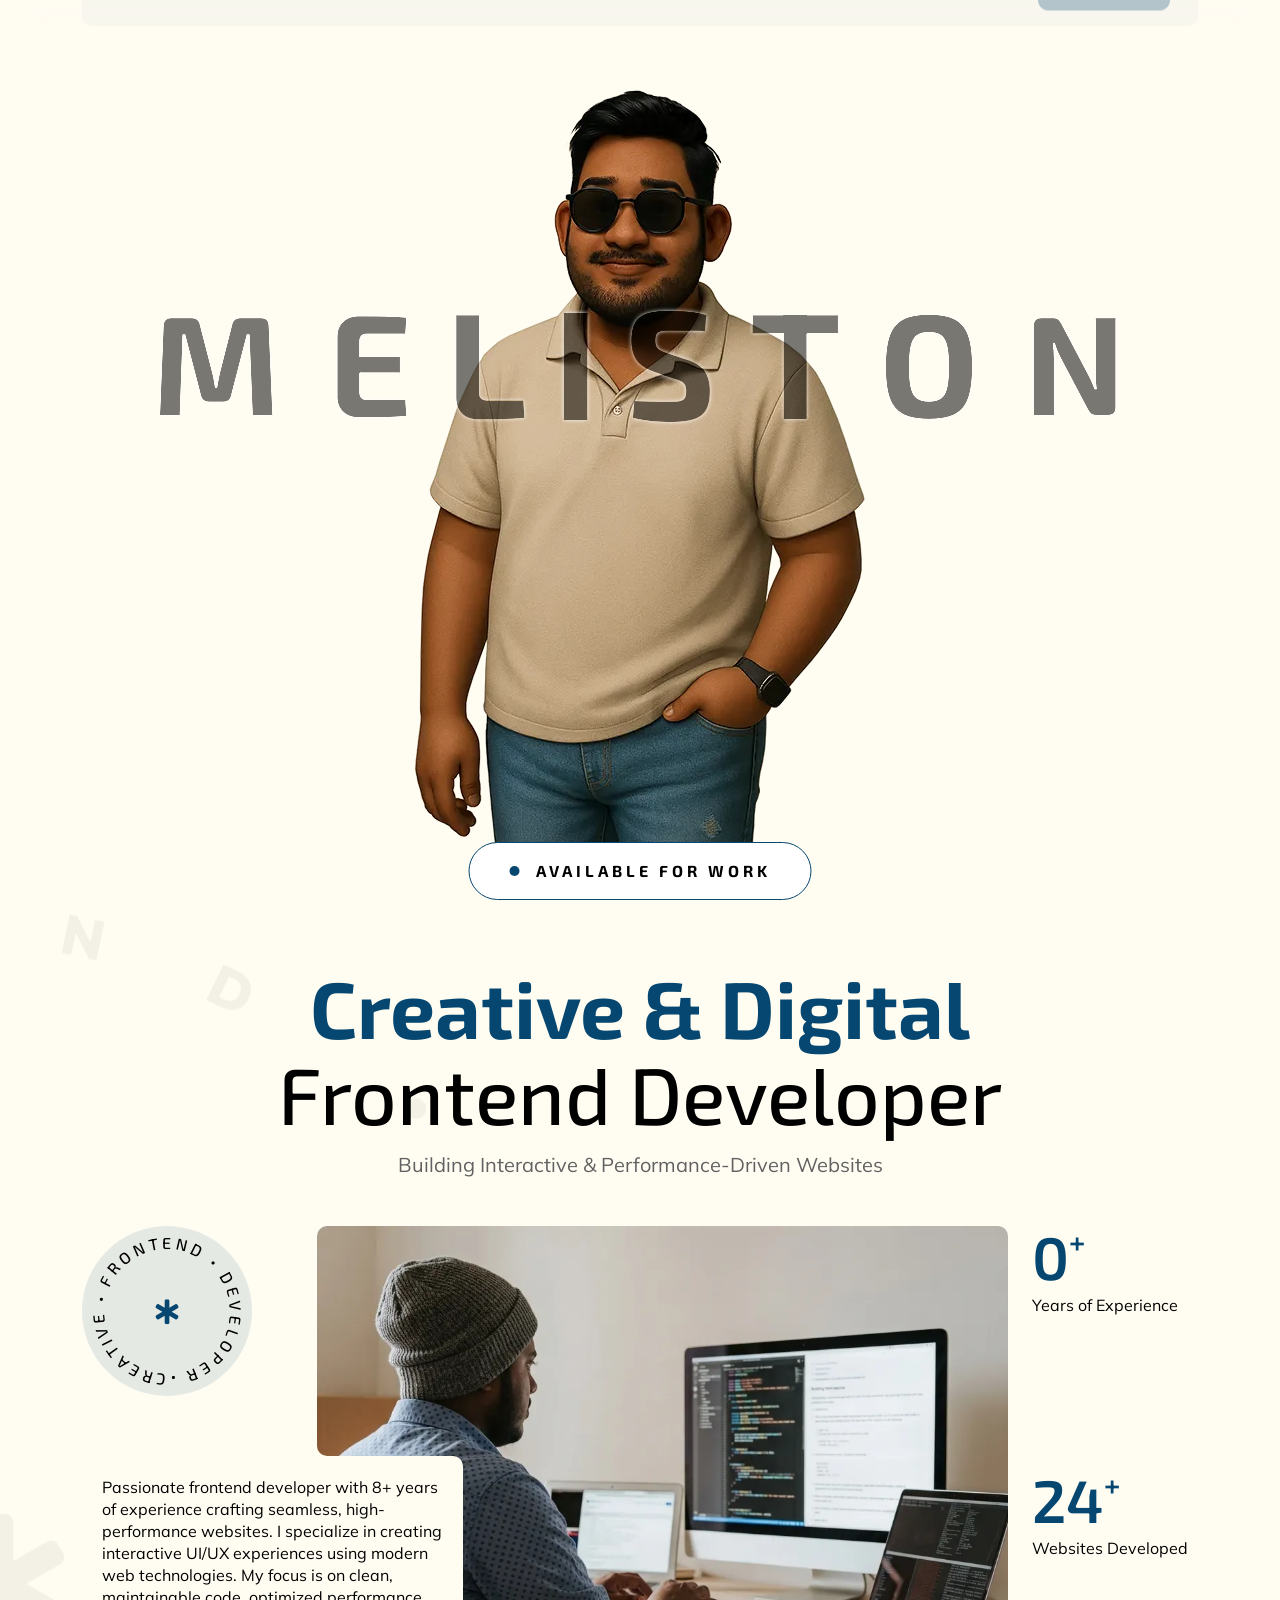
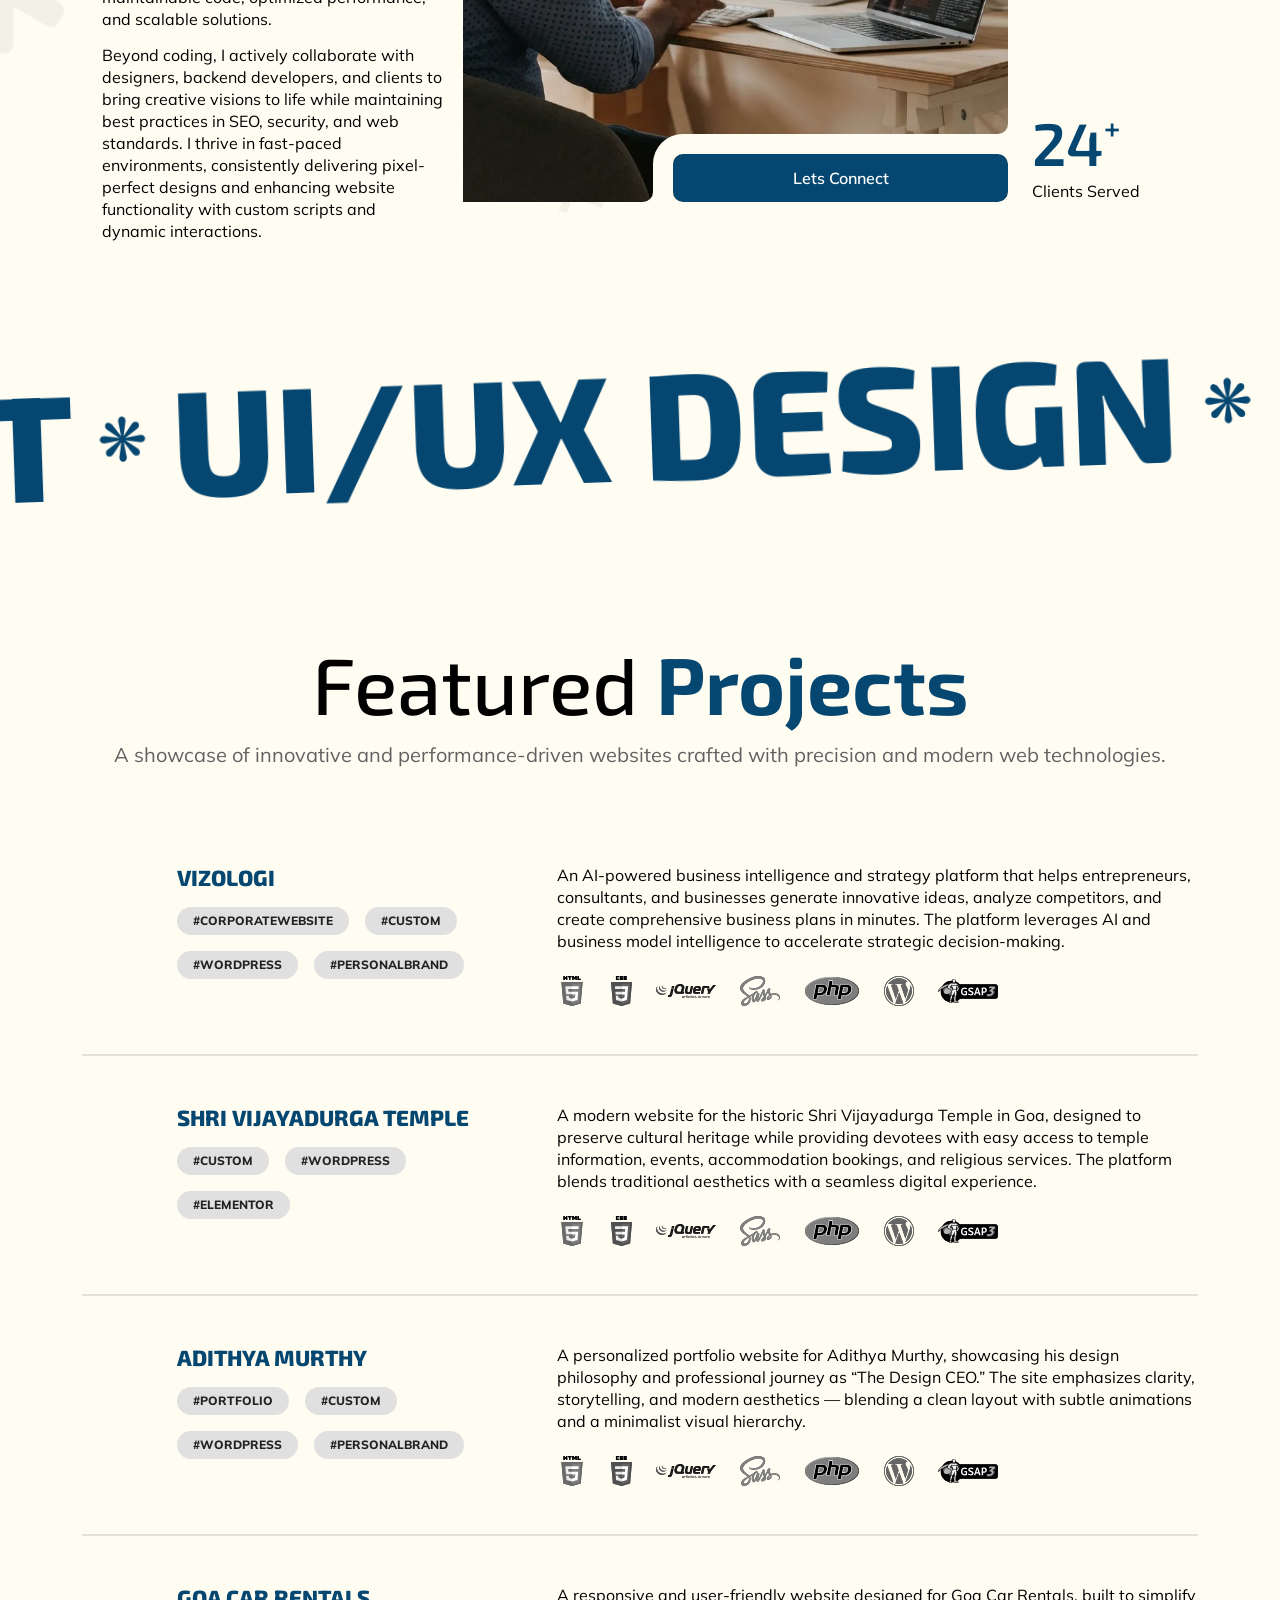
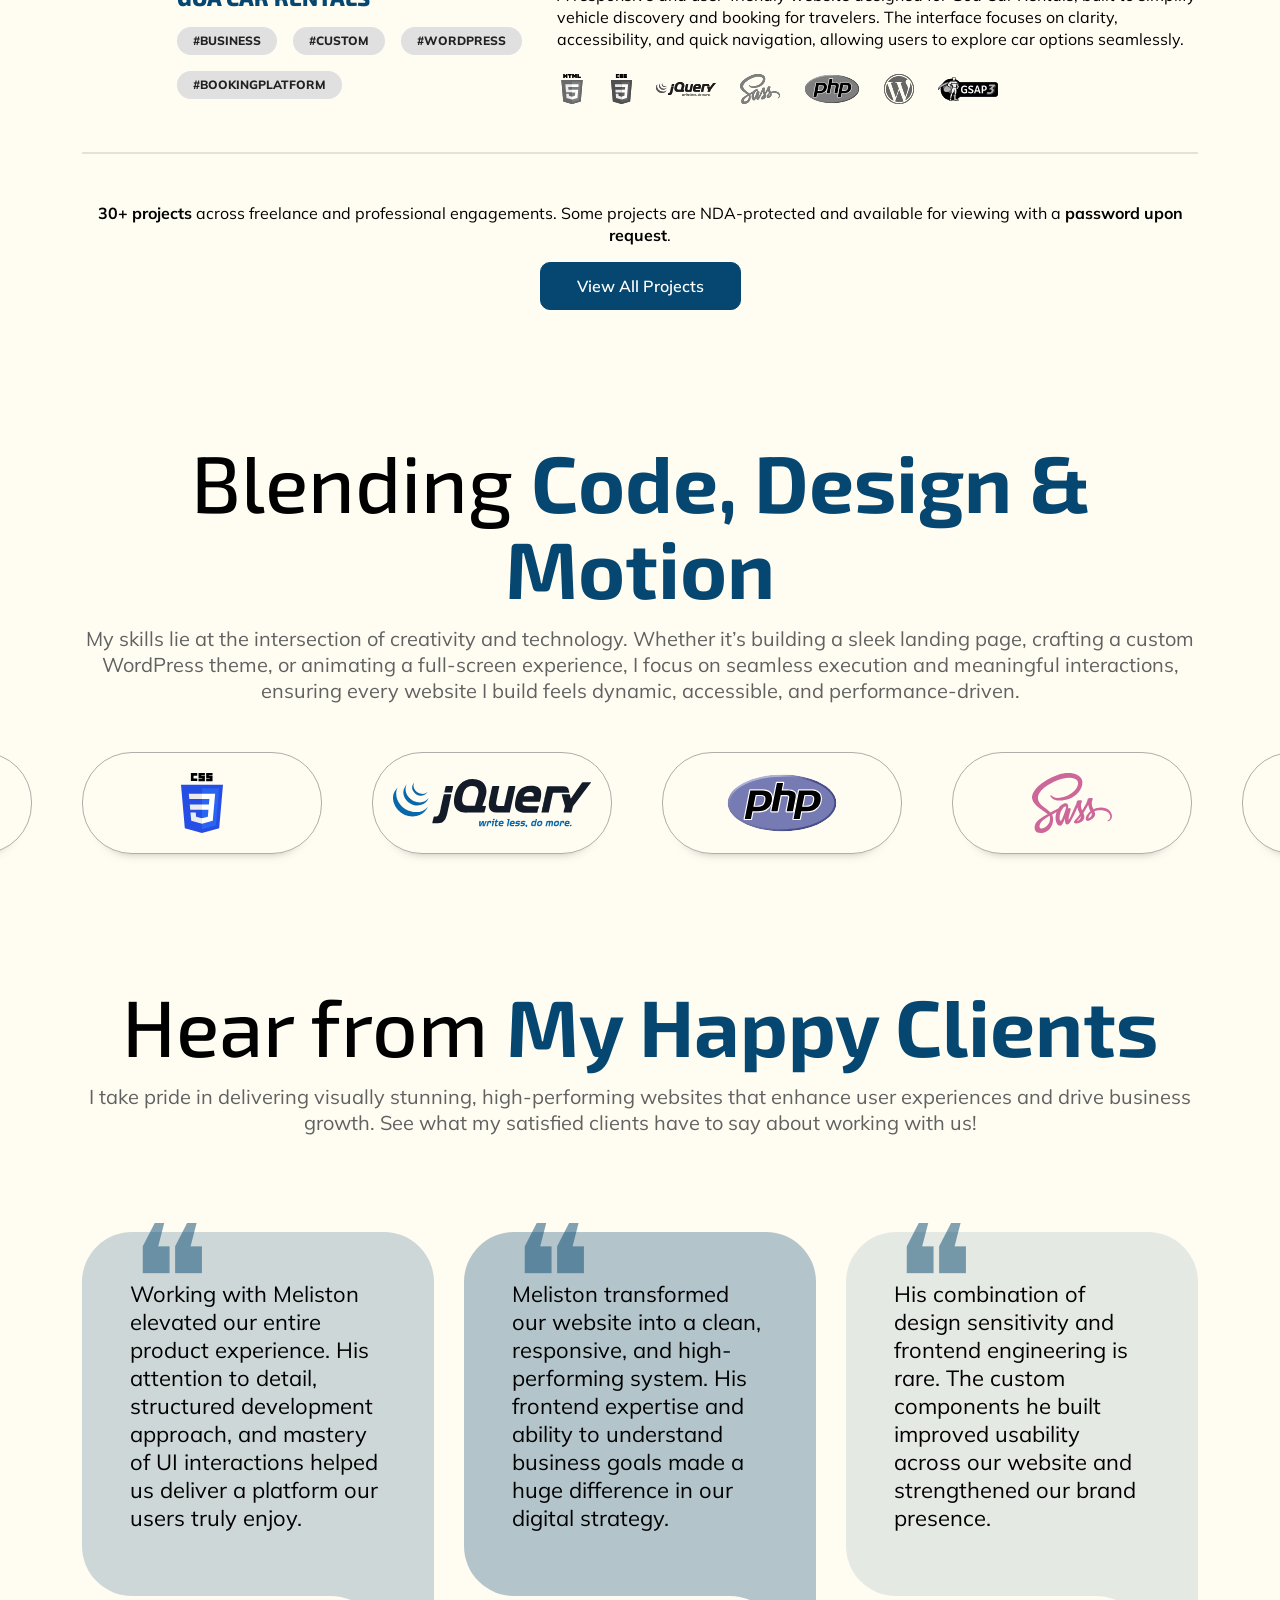
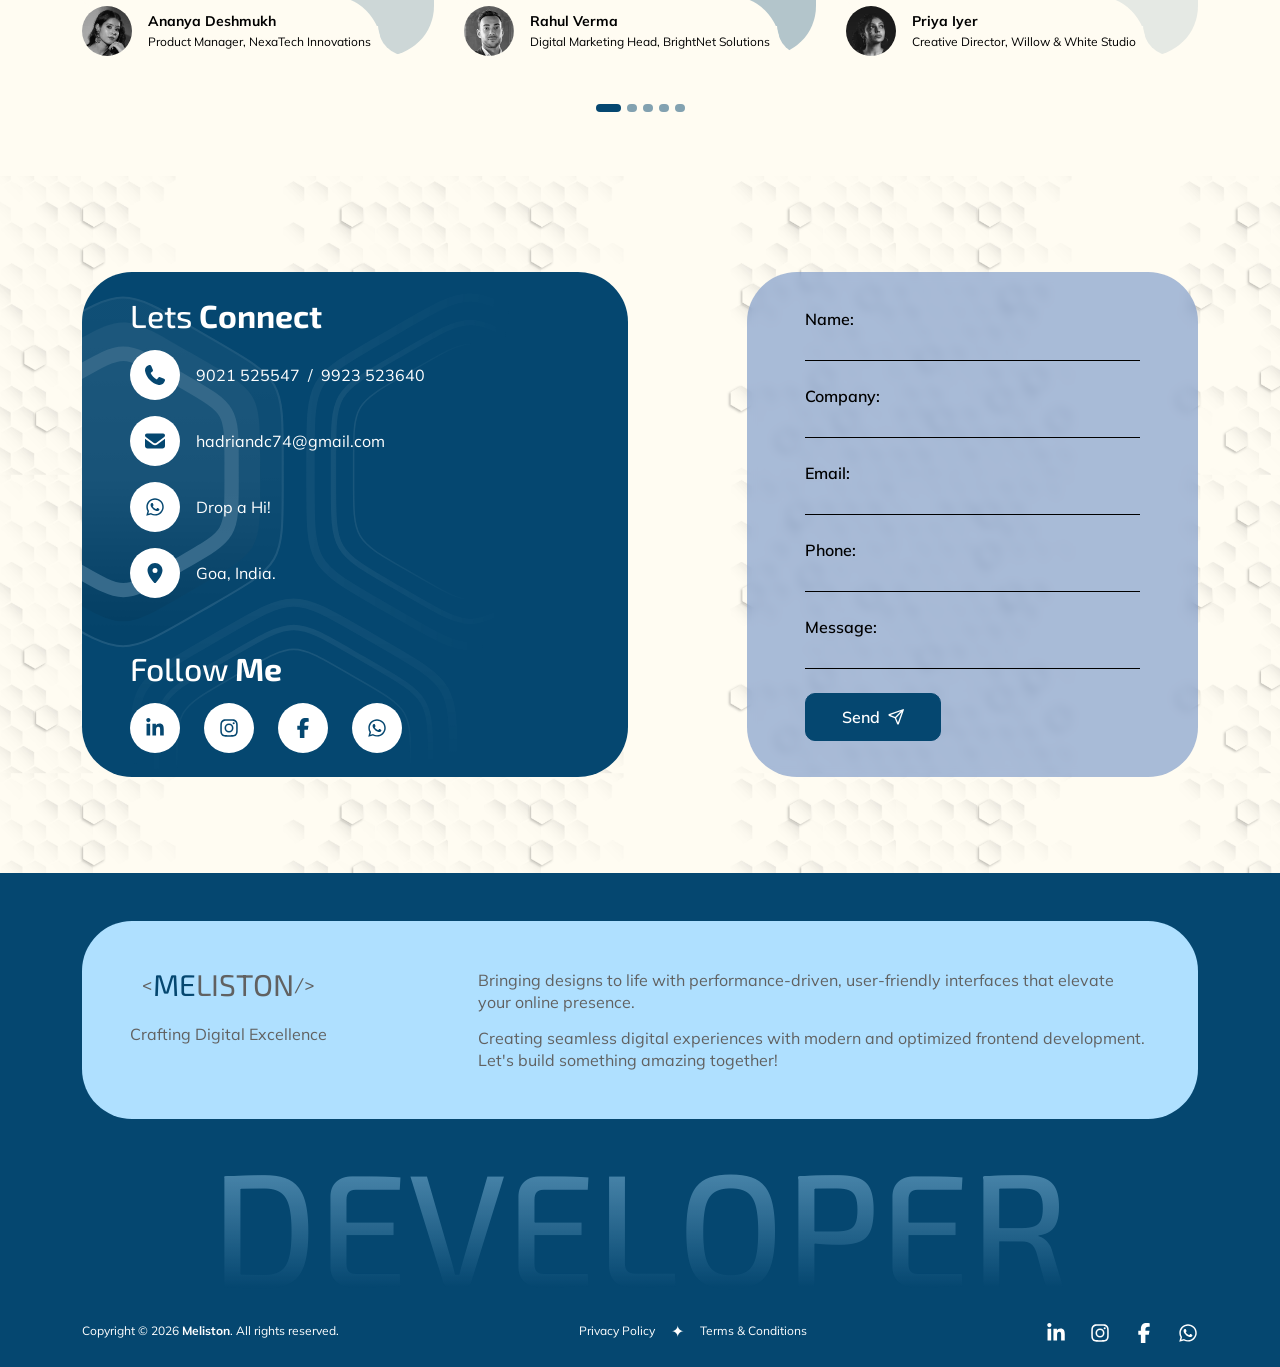
==== commit 4f1b2209: "new code" ====
--- a/index.html
+++ b/index.html
@@ -926,7 +926,7 @@
                     <div class="col">
                         <div class="pt-4 pt-lg-5 btn-holder d-flex flex-column justify-content-center align-items-center gap-3 text-center">
                             <p><strong>30+ projects</strong> across freelance and professional engagements. Some projects are NDA-protected and available for viewing with a <strong>password upon request</strong>.</p>
-                            <a href="projects" class="button" aria-label="View All Projects">View All Projects</a>
+                            <a href="projects" class="button" aria-label="View All Projects">View All Projects</a> 
                         </div>
                     </div>
                 </div>
--- a/css/style.css
+++ b/css/style.css
@@ -1,2 +1,2 @@
-@import url("https://fonts.googleapis.com/css2?family=Exo+2:ital,wght@0,100..900;1,100..900&family=Mulish:ital,wght@0,200..1000;1,200..1000&display=swap");html.lenis,html.lenis body{height:auto}.lenis.lenis-smooth{scroll-behavior:auto !important}.lenis.lenis-smooth [data-lenis-prevent]{overscroll-behavior:contain}.lenis.lenis-stopped{overflow:hidden}.lenis.lenis-smooth iframe{pointer-events:none}.p-6{padding:4rem !important}.pt-6,.py-6{padding-top:4rem !important}.pb-6,.py-6{padding-bottom:4rem !important}.pl-6,.px-6{padding-left:4rem !important}.pr-6,.px-6{padding-right:4rem !important}.m-6{margin:4rem !important}.gap-6{gap:4rem !important}@media (min-width: 576px){.p-sm-6{padding:4rem !important}.pt-sm-6,.py-sm-6{padding-top:4rem !important}.pb-sm-6,.py-sm-6{padding-bottom:4rem !important}.pl-sm-6,.px-sm-6{padding-left:4rem !important}.pr-sm-6,.px-sm-6{padding-right:4rem !important}.m-sm-6{margin:4rem !important}.gap-sm-6{gap:4rem !important}}@media (min-width: 768px){.p-md-6{padding:4rem !important}.pt-md-6,.py-md-6{padding-top:4rem !important}.pb-md-6,.py-md-6{padding-bottom:4rem !important}.pl-md-6,.px-md-6{padding-left:4rem !important}.pr-md-6,.px-md-6{padding-right:4rem !important}.m-md-6{margin:4rem !important}.gap-md-6{gap:4rem !important}}@media (min-width: 992px){.p-lg-6{padding:4rem !important}.pt-lg-6,.py-lg-6{padding-top:4rem !important}.pb-lg-6,.py-lg-6{padding-bottom:4rem !important}.pl-lg-6,.px-lg-6{padding-left:4rem !important}.pr-lg-6,.px-lg-6{padding-right:4rem !important}.m-lg-6{margin:4rem !important}.gap-lg-6{gap:4rem !important}}@media (min-width: 1200px){.p-xl-6{padding:4rem !important}.pt-xl-6,.py-xl-6{padding-top:4rem !important}.pb-xl-6,.py-xl-6{padding-bottom:4rem !important}.pl-xl-6,.px-xl-6{padding-left:4rem !important}.pr-xl-6,.px-xl-6{padding-right:4rem !important}.m-xl-6{margin:4rem !important}.gap-xl-6{gap:4rem !important}}@media (min-width: 1400px){.p-xxl-6{padding:4rem !important}.pt-xxl-6,.py-xxl-6{padding-top:4rem !important}.pb-xxl-6,.py-xxl-6{padding-bottom:4rem !important}.pl-xxl-6,.px-xxl-6{padding-left:4rem !important}.pr-xxl-6,.px-xxl-6{padding-right:4rem !important}.m-xxl-6{margin:4rem !important}.gap-xxl-6{gap:4rem !important}}.p-7{padding:5rem !important}.pt-7,.py-7{padding-top:5rem !important}.pb-7,.py-7{padding-bottom:5rem !important}.pl-7,.px-7{padding-left:5rem !important}.pr-7,.px-7{padding-right:5rem !important}.m-7{margin:5rem !important}.gap-7{gap:5rem !important}@media (min-width: 576px){.p-sm-7{padding:5rem !important}.pt-sm-7,.py-sm-7{padding-top:5rem !important}.pb-sm-7,.py-sm-7{padding-bottom:5rem !important}.pl-sm-7,.px-sm-7{padding-left:5rem !important}.pr-sm-7,.px-sm-7{padding-right:5rem !important}.m-sm-7{margin:5rem !important}.gap-sm-7{gap:5rem !important}}@media (min-width: 768px){.p-md-7{padding:5rem !important}.pt-md-7,.py-md-7{padding-top:5rem !important}.pb-md-7,.py-md-7{padding-bottom:5rem !important}.pl-md-7,.px-md-7{padding-left:5rem !important}.pr-md-7,.px-md-7{padding-right:5rem !important}.m-md-7{margin:5rem !important}.gap-md-7{gap:5rem !important}}@media (min-width: 992px){.p-lg-7{padding:5rem !important}.pt-lg-7,.py-lg-7{padding-top:5rem !important}.pb-lg-7,.py-lg-7{padding-bottom:5rem !important}.pl-lg-7,.px-lg-7{padding-left:5rem !important}.pr-lg-7,.px-lg-7{padding-right:5rem !important}.m-lg-7{margin:5rem !important}.gap-lg-7{gap:5rem !important}}@media (min-width: 1200px){.p-xl-7{padding:5rem !important}.pt-xl-7,.py-xl-7{padding-top:5rem !important}.pb-xl-7,.py-xl-7{padding-bottom:5rem !important}.pl-xl-7,.px-xl-7{padding-left:5rem !important}.pr-xl-7,.px-xl-7{padding-right:5rem !important}.m-xl-7{margin:5rem !important}.gap-xl-7{gap:5rem !important}}@media (min-width: 1400px){.p-xxl-7{padding:5rem !important}.pt-xxl-7,.py-xxl-7{padding-top:5rem !important}.pb-xxl-7,.py-xxl-7{padding-bottom:5rem !important}.pl-xxl-7,.px-xxl-7{padding-left:5rem !important}.pr-xxl-7,.px-xxl-7{padding-right:5rem !important}.m-xxl-7{margin:5rem !important}.gap-xxl-7{gap:5rem !important}}.p-8{padding:6rem !important}.pt-8,.py-8{padding-top:6rem !important}.pb-8,.py-8{padding-bottom:6rem !important}.pl-8,.px-8{padding-left:6rem !important}.pr-8,.px-8{padding-right:6rem !important}.m-8{margin:6rem !important}.gap-8{gap:6rem !important}@media (min-width: 576px){.p-sm-8{padding:6rem !important}.pt-sm-8,.py-sm-8{padding-top:6rem !important}.pb-sm-8,.py-sm-8{padding-bottom:6rem !important}.pl-sm-8,.px-sm-8{padding-left:6rem !important}.pr-sm-8,.px-sm-8{padding-right:6rem !important}.m-sm-8{margin:6rem !important}.gap-sm-8{gap:6rem !important}}@media (min-width: 768px){.p-md-8{padding:6rem !important}.pt-md-8,.py-md-8{padding-top:6rem !important}.pb-md-8,.py-md-8{padding-bottom:6rem !important}.pl-md-8,.px-md-8{padding-left:6rem !important}.pr-md-8,.px-md-8{padding-right:6rem !important}.m-md-8{margin:6rem !important}.gap-md-8{gap:6rem !important}}@media (min-width: 992px){.p-lg-8{padding:6rem !important}.pt-lg-8,.py-lg-8{padding-top:6rem !important}.pb-lg-8,.py-lg-8{padding-bottom:6rem !important}.pl-lg-8,.px-lg-8{padding-left:6rem !important}.pr-lg-8,.px-lg-8{padding-right:6rem !important}.m-lg-8{margin:6rem !important}.gap-lg-8{gap:6rem !important}}@media (min-width: 1200px){.p-xl-8{padding:6rem !important}.pt-xl-8,.py-xl-8{padding-top:6rem !important}.pb-xl-8,.py-xl-8{padding-bottom:6rem !important}.pl-xl-8,.px-xl-8{padding-left:6rem !important}.pr-xl-8,.px-xl-8{padding-right:6rem !important}.m-xl-8{margin:6rem !important}.gap-xl-8{gap:6rem !important}}@media (min-width: 1400px){.p-xxl-8{padding:6rem !important}.pt-xxl-8,.py-xxl-8{padding-top:6rem !important}.pb-xxl-8,.py-xxl-8{padding-bottom:6rem !important}.pl-xxl-8,.px-xxl-8{padding-left:6rem !important}.pr-xxl-8,.px-xxl-8{padding-right:6rem !important}.m-xxl-8{margin:6rem !important}.gap-xxl-8{gap:6rem !important}}.p-9{padding:7rem !important}.pt-9,.py-9{padding-top:7rem !important}.pb-9,.py-9{padding-bottom:7rem !important}.pl-9,.px-9{padding-left:7rem !important}.pr-9,.px-9{padding-right:7rem !important}.m-9{margin:7rem !important}.gap-9{gap:7rem !important}@media (min-width: 576px){.p-sm-9{padding:7rem !important}.pt-sm-9,.py-sm-9{padding-top:7rem !important}.pb-sm-9,.py-sm-9{padding-bottom:7rem !important}.pl-sm-9,.px-sm-9{padding-left:7rem !important}.pr-sm-9,.px-sm-9{padding-right:7rem !important}.m-sm-9{margin:7rem !important}.gap-sm-9{gap:7rem !important}}@media (min-width: 768px){.p-md-9{padding:7rem !important}.pt-md-9,.py-md-9{padding-top:7rem !important}.pb-md-9,.py-md-9{padding-bottom:7rem !important}.pl-md-9,.px-md-9{padding-left:7rem !important}.pr-md-9,.px-md-9{padding-right:7rem !important}.m-md-9{margin:7rem !important}.gap-md-9{gap:7rem !important}}@media (min-width: 992px){.p-lg-9{padding:7rem !important}.pt-lg-9,.py-lg-9{padding-top:7rem !important}.pb-lg-9,.py-lg-9{padding-bottom:7rem !important}.pl-lg-9,.px-lg-9{padding-left:7rem !important}.pr-lg-9,.px-lg-9{padding-right:7rem !important}.m-lg-9{margin:7rem !important}.gap-lg-9{gap:7rem !important}}@media (min-width: 1200px){.p-xl-9{padding:7rem !important}.pt-xl-9,.py-xl-9{padding-top:7rem !important}.pb-xl-9,.py-xl-9{padding-bottom:7rem !important}.pl-xl-9,.px-xl-9{padding-left:7rem !important}.pr-xl-9,.px-xl-9{padding-right:7rem !important}.m-xl-9{margin:7rem !important}.gap-xl-9{gap:7rem !important}}@media (min-width: 1400px){.p-xxl-9{padding:7rem !important}.pt-xxl-9,.py-xxl-9{padding-top:7rem !important}.pb-xxl-9,.py-xxl-9{padding-bottom:7rem !important}.pl-xxl-9,.px-xxl-9{padding-left:7rem !important}.pr-xxl-9,.px-xxl-9{padding-right:7rem !important}.m-xxl-9{margin:7rem !important}.gap-xxl-9{gap:7rem !important}}.p-10{padding:8rem !important}.pt-10,.py-10{padding-top:8rem !important}.pb-10,.py-10{padding-bottom:8rem !important}.pl-10,.px-10{padding-left:8rem !important}.pr-10,.px-10{padding-right:8rem !important}.m-10{margin:8rem !important}.gap-10{gap:8rem !important}@media (min-width: 576px){.p-sm-10{padding:8rem !important}.pt-sm-10,.py-sm-10{padding-top:8rem !important}.pb-sm-10,.py-sm-10{padding-bottom:8rem !important}.pl-sm-10,.px-sm-10{padding-left:8rem !important}.pr-sm-10,.px-sm-10{padding-right:8rem !important}.m-sm-10{margin:8rem !important}.gap-sm-10{gap:8rem !important}}@media (min-width: 768px){.p-md-10{padding:8rem !important}.pt-md-10,.py-md-10{padding-top:8rem !important}.pb-md-10,.py-md-10{padding-bottom:8rem !important}.pl-md-10,.px-md-10{padding-left:8rem !important}.pr-md-10,.px-md-10{padding-right:8rem !important}.m-md-10{margin:8rem !important}.gap-md-10{gap:8rem !important}}@media (min-width: 992px){.p-lg-10{padding:8rem !important}.pt-lg-10,.py-lg-10{padding-top:8rem !important}.pb-lg-10,.py-lg-10{padding-bottom:8rem !important}.pl-lg-10,.px-lg-10{padding-left:8rem !important}.pr-lg-10,.px-lg-10{padding-right:8rem !important}.m-lg-10{margin:8rem !important}.gap-lg-10{gap:8rem !important}}@media (min-width: 1200px){.p-xl-10{padding:8rem !important}.pt-xl-10,.py-xl-10{padding-top:8rem !important}.pb-xl-10,.py-xl-10{padding-bottom:8rem !important}.pl-xl-10,.px-xl-10{padding-left:8rem !important}.pr-xl-10,.px-xl-10{padding-right:8rem !important}.m-xl-10{margin:8rem !important}.gap-xl-10{gap:8rem !important}}@media (min-width: 1400px){.p-xxl-10{padding:8rem !important}.pt-xxl-10,.py-xxl-10{padding-top:8rem !important}.pb-xxl-10,.py-xxl-10{padding-bottom:8rem !important}.pl-xxl-10,.px-xxl-10{padding-left:8rem !important}.pr-xxl-10,.px-xxl-10{padding-right:8rem !important}.m-xxl-10{margin:8rem !important}.gap-xxl-10{gap:8rem !important}}@keyframes backgroundAnimation{0%{background-position:0% 0%}100%{background-position:-100% 0%}}@keyframes arrowLeft{0%{transform:translate(0, 0)}20%{transform:translate(-6px, 0)}30%{transform:translate(0, 0)}40%{transform:translate(-6px, 0)}50%{transform:translate(0, 0)}}@keyframes arrowRight{0%{transform:translate(0, 0)}20%{transform:translate(6px, 0)}30%{transform:translate(0, 0)}40%{transform:translate(6px, 0)}50%{transform:translate(0, 0)}}@keyframes jello{0%{border-radius:50% 50% 50% 50%}20%{border-radius:60% 50% 40% 50%}40%{border-radius:40% 50% 50% 50%}60%{border-radius:50% 60% 40% 40%}80%{border-radius:50% 40% 50% 80%}100%{border-radius:50% 50% 50% 50%}}@keyframes sayHi{0%{transform:rotate(5deg)}20%{transform:rotate(25deg)}40%{transform:rotate(-5deg)}60%{transform:rotate(25deg)}100%{transform:rotate(5deg)}}@keyframes rotateMe{0%{transform:rotate(0deg)}100%{transform:rotate(360deg)}}@keyframes anmateYaxis{0%{transform:translate(0, 0)}20%{transform:translate(0, -6px)}30%{transform:translate(0, 0)}40%{transform:translate(0, -6px)}50%{transform:translate(0, 0)}100%{transform:translate(0, 0)}}@keyframes projectName{0%{transform:translate(-100%, -50%);opacity:0}10%{opacity:.1}90%{opacity:.1}100%{transform:translate(300%, -50%);opacity:0}}@keyframes rippleEffect{0%{opacity:0;transform:scale(0)}80%{opacity:.6}100%{opacity:0;transform:scale(2.5)}}@keyframes scrollWebsite{0%, 100%{transform:translate(0%, 0%)}50%{transform:translate(0%, -75%)}}body{font-family:"Mulish",serif;font-size:1rem;line-height:1.375rem;position:relative;color:#000;background-color:#fffcf2;-webkit-touch-callout:none;-webkit-user-select:none;-khtml-user-select:none;-moz-user-select:none;-ms-user-select:none;user-select:none}@media (max-width: 767px){body{font-size:.875rem;line-height:1.25rem}}body::-webkit-scrollbar{display:none}body.menu-active{overflow:hidden}main.content-main{padding-top:90px;position:relative;z-index:1}@media (max-width: 991px){main.content-main{padding-top:90px}}@media (max-width: 767px){main.content-main{padding-top:62px}}p{margin-bottom:14px}p:last-of-type{margin-bottom:0}h1,h2,h3,h4,h5,h6{margin:0}h1{font-family:"Exo 2",serif;color:#fff}h2{font-family:"Exo 2",serif;color:#fff}h5,.title,h6{text-transform:uppercase;font-weight:700;font-family:"Mulish",serif;font-size:1rem;line-height:1.375rem}@media (max-width: 767px){h5,.title,h6{font-size:.875rem;line-height:1.25rem}}.title{color:#fff}img{max-width:100%}a{text-decoration:none;color:inherit}a:hover,a:focus{color:inherit;box-shadow:none}ul,ol{margin:0;padding:0;list-style:none}button,.button{display:flex;align-items:center;justify-content:center;flex-direction:row;flex-wrap:nowrap;gap:8px;font-size:1rem;line-height:1.375rem;font-weight:600;color:#fff;background-color:#054770;padding:12px 36px;border:1px solid #054770;border-radius:10px;transition:all .25s cubic-bezier(0.25, 0.1, 0.25, 1)}@media (max-width: 767px){button,.button{font-size:.875rem;line-height:1.25rem}}button svg,.button svg{width:16px;height:16px;position:relative;transform:translate(0px, 0px) scale(1);fill:#fff;transition:all .25s cubic-bezier(0.25, 0.1, 0.25, 1)}button:hover,button:focus,.button:hover,.button:focus{color:#054770;background-color:#fff}button:hover svg,button:focus svg,.button:hover svg,.button:focus svg{fill:#054770;transform:translate(1px, -1px) scale(1.1)}.swiper.mySwiper .swiper-wrapper{transition-timing-function:linear !important}.swiper.mySwiper .swiper-pagination{position:relative;display:flex;justify-content:center;left:0 !important;right:auto;transform:translate(0px) !important;gap:6px;min-width:250px;width:auto !important;bottom:0;z-index:5}@media (max-width: 991px){.swiper.mySwiper .swiper-pagination{position:relative;bottom:0}}.swiper.mySwiper .swiper-pagination span.swiper-pagination-bullet{font-size:1.25rem;line-height:1.25rem;width:10px;margin:0;transform:scale(1);height:8px;border-radius:10px;left:auto !important;opacity:1;background-color:rgba(5,71,112,0.5);backdrop-filter:blur(4px);transition:all .25s cubic-bezier(0.25, 0.1, 0.25, 1)}.swiper.mySwiper .swiper-pagination span.swiper-pagination-bullet.swiper-pagination-bullet-active-main{width:25px;background-color:#054770}.kursor{border-width:2px !important;mix-blend-mode:difference}.kursor.hover-link{opacity:0}.kursorChild{mix-blend-mode:difference}.kursorChild.hover-link{opacity:0.4;border-color:#fff !important;transform:scale(8) translate(0%, 0%);background-color:#fff}.logo a{display:flex;flex-direction:row;flex-wrap:nowrap;align-items:center;justify-content:flex-start}.logo a span{font-family:"Exo 2",serif;font-size:1.25rem;line-height:1.25rem}.logo a span.arrow{color:#616161;transform:translate(0, 0);transition:all 1s cubic-bezier(0, 0, 1, 1);animation:arrowLeft 3s infinite linear}.logo a span.arrow:last-of-type{position:relative;animation:arrowRight 3s infinite linear}.logo a span.name{color:#616161;font-size:1.875rem;line-height:1.875rem}.logo a span.name .highlight{color:#054770;font-size:1.875rem;line-height:1.875rem}.logo a span.divider{color:#616161;font-size:1.25rem;line-height:1.25rem}.section-heading h1,.section-heading h2{color:#000;font-size:5rem;line-height:5.375rem}@media (max-width: 767px){.section-heading h1,.section-heading h2{font-size:2.125rem;line-height:2.5rem}}.section-heading h1 strong,.section-heading h2 strong{color:#054770}.section-heading h3{color:#000;font-size:2.5rem;line-height:2.875rem}@media (max-width: 767px){.section-heading h3{font-size:1.5rem;line-height:1.875rem}}.section-heading h3 strong{color:#054770}.section-heading p{font-size:1.25rem;line-height:1.625rem;color:#616161}@media (max-width: 767px){.section-heading p{font-size:1rem;line-height:1.375rem}}header{left:0;right:0;top:0;z-index:999;background-color:transparent;backdrop-filter:blur(20px)}header .border-box{background-color:rgba(5,71,112,0.1);border-radius:10px}header .mobile-menu .icon::before{content:"";position:absolute;top:0;right:0;width:42px;height:42px;background-color:rgba(5,71,112,0.95);border-radius:50%;transform:scale(1);opacity:0;transition:all .25s cubic-bezier(0.25, 0.1, 0.25, 1)}header .mobile-menu .icon span{width:30px;height:3px;border-radius:10px;background-color:#054770;transform:translate(0, 0) rotate(0deg);transition:all .25s cubic-bezier(0.25, 0.1, 0.25, 1)}header .mobile-menu .icon span:last-child{width:21px;background-color:#757575}header .mobile-menu .whatsapp svg{width:25px;height:28px;font-size:1.75rem;line-height:1.75rem;fill:#054770}header .mobile-menu .navigation ul.nav li a{position:relative}header .mobile-menu .navigation ul.nav li a::before{content:"";position:absolute;width:0;height:2px;background:#000;bottom:-5px;border-radius:10px;transition:all .25s cubic-bezier(0.25, 0.1, 0.25, 1)}header .mobile-menu .navigation ul.nav li a.active::before{width:38px}@media (max-width: 991px){header .mobile-menu .navigation{position:absolute;top:100%;left:0;right:0;opacity:0;visibility:hidden;max-height:0;transition:all .25s cubic-bezier(0.25, 0.1, 0.25, 1);padding-top:20px;padding-bottom:20px}header .mobile-menu .navigation ul.nav li{clip-path:inset(0 100% 0 0);transform:translate(-10px, 0);transition:all .25s cubic-bezier(0.25, 0.1, 0.25, 1)}header .mobile-menu .navigation ul.nav li a{font-size:1.25rem;line-height:1.25rem;color:#000}}@media (max-width: 991px) and (max-width: 991px){header .mobile-menu .navigation ul.nav li a{color:#fff}}@media (max-width: 991px){header .mobile-menu .navigation ul.nav li a::before{left:auto;right:0;bottom:0;background-color:#fff}header .mobile-menu .navigation .btn-holder{opacity:0;visibility:hidden;max-height:0;transition:all .25s cubic-bezier(0.25, 0.1, 0.25, 1)}}@media (max-width: 991px) and (max-width: 991px){header .mobile-menu .navigation .btn-holder a.button{background:#fff;color:#054770}}@media (max-width: 991px){header .mobile-menu.active .icon::before{transform:scale(10);opacity:1;width:200px;height:200px;backdrop-filter:blur(20px);transition:all 1s cubic-bezier(0, 0, 1, 1)}header .mobile-menu.active .icon span{transform:translate(0, 0) rotate(0deg)}header .mobile-menu.active .icon span:nth-child(1){transform:translate(0px, 8px) rotate(-42deg);background-color:#fff}header .mobile-menu.active .icon span:nth-child(2){width:0;margin:0 auto}header .mobile-menu.active .icon span:nth-child(3){transform:translate(0, -6px) rotate(42deg);width:30px;background-color:#fff}header .mobile-menu.active .navigation{opacity:1;visibility:visible;max-height:1000px}header .mobile-menu.active .navigation ul.nav li{clip-path:inset(0 0 0 0);transform:translate(0, 0)}header .mobile-menu.active .navigation ul.nav li:nth-child(1){transition-delay:.1s}header .mobile-menu.active .navigation ul.nav li:nth-child(2){transition-delay:.2s}header .mobile-menu.active .navigation ul.nav li:nth-child(3){transition-delay:.3s}header .mobile-menu.active .navigation ul.nav li:nth-child(4){transition-delay:.4s}header .mobile-menu.active .navigation ul.nav li:nth-child(5){transition-delay:.5s}header .mobile-menu.active .navigation ul.nav li:nth-child(6){transition-delay:.6s}header .mobile-menu.active .navigation ul.nav li:nth-child(7){transition-delay:.7s}header .mobile-menu.active .navigation ul.nav li:nth-child(8){transition-delay:.8s}header .mobile-menu.active .navigation ul.nav li:nth-child(9){transition-delay:.9s}header .mobile-menu.active .navigation ul.nav li:nth-child(10){transition-delay:1s}header .mobile-menu.active .navigation .btn-holder{opacity:1;visibility:visible;max-height:1000px;transition:1s;transition-delay:.6s}}.opener{z-index:99999}.opener .split-screen{background:linear-gradient(to left, #054770, #fffcf2);width:50vw;transform:skewX(-20deg) scale(2) translate(-10vw, 0);transform-origin:center;mix-blend-mode:lighten}.opener .split-screen:last-child{background:linear-gradient(to right, #054770, #fffcf2);transform:skewX(-20deg) scale(2) translate(10vw, 0)}footer{background-color:#054770}footer .border-box{border-radius:50px;background-color:#afe0ff;color:#616161}@media (max-width: 767px){footer .border-box{border-radius:10px}}footer .border-box p{color:#616161}footer .post-footer .footer-name{font-size:12.5vw;line-height:1;font-weight:500;font-family:"Exo 2",serif;background-image:linear-gradient(to bottom, rgba(175,224,255,0.5), #054770 90%);color:transparent;background-clip:text}@media (max-width: 991px){footer .post-footer .footer-name{font-size:12vw}}footer .post-footer p{color:#fff;font-size:.75rem;line-height:.875rem}footer .post-footer ul li a{color:#fff;font-size:.75rem;line-height:.875rem;transition:all .25s cubic-bezier(0.25, 0.1, 0.25, 1)}footer .post-footer ul li a strong{color:#85a0e9}footer .post-footer ul li a:hover{color:#85a0e9}footer .post-footer ul li a.active{color:#85a0e9}footer .post-footer ul li span{color:#fff}footer .post-footer ul li:last-child span{display:none}footer .post-footer ul.follow-us li a svg{width:20px;height:20px;fill:#fff;font-size:1.25rem;line-height:1.25rem;transition:all .25s cubic-bezier(0.25, 0.1, 0.25, 1)}footer .post-footer ul.follow-us li a:hover svg{fill:#85a0e9}section.custom-banner-animation{font-size:15vw;line-height:12vw;font-weight:bolder;letter-spacing:10px;height:100vh;position:relative;background-color:#054770}@media (max-width: 991px){section.custom-banner-animation{font-size:10vw;line-height:16vw}}section.custom-banner-animation .first,section.custom-banner-animation .last{color:#fffcf2;font-family:"Mulish",serif}section.custom-banner-animation .middle{font-family:"Exo 2",serif;position:relative;z-index:1;mix-blend-mode:hard-light;-webkit-text-fill-color:#054770;color:#fff;text-shadow:0px 0px 5px #fff;filter:grayscale(1)}section.custom-banner-animation .main-img{position:absolute;left:0;right:0;margin:0 auto;max-width:60vh;max-height:90vh;bottom:0;filter:grayscale(1);transition:all .25s cubic-bezier(0.25, 0.1, 0.25, 1)}section.custom-banner-animation .work-tag{background-color:#fff;border-radius:50px;padding:20px 40px;left:50%;font-size:16px;line-height:16px;letter-spacing:4px;bottom:0;text-transform:none;transform:translate(-50%, 0);border:1px solid #054770;width:max-content;z-index:1}section.custom-banner-animation .work-tag .blink{width:10px;height:10px;border-radius:50%;background-color:#054770;z-index:1}section.custom-banner-animation .work-tag .blink .ripple{left:0;right:0;top:0;bottom:0;background:#527abb;border-radius:50%;opacity:0;transform:scale(0);z-index:-1}section.custom-banner-animation .work-tag .blink .ripple:nth-child(1){animation:rippleEffect 2s infinite 1s linear}section.custom-banner-animation .work-tag .blink .ripple:nth-child(2){animation:rippleEffect 2s infinite 1.5s linear}section.custom-banner-animation .work-tag .blink .ripple:nth-child(3){animation:rippleEffect 2s infinite 2s linear}section.custom-banner-animation .work-tag .tag{color:#000;font-family:"Exo 2",serif}section.home-banner{background-color:#054770}section.home-banner .sticky-badge{position:absolute;top:50%;left:0;transform:translate(-50%, 0px) scale(3.5);opacity:.05}section.home-banner .sticky-badge .rounded-badge-background-effect .content{font-weight:900}section.home-banner .sticky-badge .rounded-badge-background-effect .star-rotate{position:absolute;top:50%;left:50%;transform:translate(-50%, -50%) !important}section.home-banner .sticky-badge .rounded-badge-background-effect .star-rotate svg{width:40px;height:40px}section.home-banner .badge-content .rounded-badge{border-radius:50%;backdrop-filter:blur(3px);width:170px;height:170px;background:rgba(5,71,112,0.1)}@media (max-width: 767px){section.home-banner .badge-content .rounded-badge{width:195px;height:195px;display:table !important;padding:15px}}section.home-banner .badge-content .rounded-badge .content{font-family:"Exo 2",serif}section.home-banner .badge-content .rounded-badge .content span{font-size:1rem;line-height:1rem;font-weight:500;letter-spacing:2px}section.home-banner .badge-content .rounded-badge .star-rotate{position:absolute;top:50%;left:50%;transform:translate(-50%, -50%)}section.home-banner .badge-content .rounded-badge .star-rotate svg{width:25px;fill:#054770;font-size:1.5625rem;line-height:1.5625rem}section.home-banner .badge-content .boxed-content{margin-right:-120px;border:20px solid #fffcf2;background-color:#fffcf2;border-radius:0 50px 0 0}@media (max-width: 1199px){section.home-banner .badge-content .boxed-content{margin-right:0;border-left:none}}@media (max-width: 1199px){section.home-banner .badge-content .boxed-content{border-bottom:none;border-right:none}}section.home-banner .badge-content .boxed-content::before,section.home-banner .badge-content .boxed-content::after{content:"";position:absolute;bottom:-20px;right:-70px;height:50px;width:50px;border-bottom-left-radius:50px;background-color:transparent;box-shadow:-20px 20px 0 20px #fffcf2}section.home-banner .badge-content .boxed-content::after{right:76px;top:-70px;left:auto}section.home-banner .badge-content .boxed-content p{position:relative;z-index:2}section.home-banner .image{margin-left:-50px}@media (max-width: 1199px){section.home-banner .image{margin-left:0}}section.home-banner .image img{border-radius:50px;object-fit:cover}@media (max-width: 767px){section.home-banner .image img{border-radius:25px}}section.home-banner .image .btn-holder{right:0;bottom:0}section.home-banner .image .btn-holder::before,section.home-banner .image .btn-holder::after{content:"";position:absolute;bottom:0;left:-50px;height:30px;width:30px;border-bottom-right-radius:50px;background-color:transparent;box-shadow:10px 10px 0 10px #fffcf2}@media (max-width: 767px){section.home-banner .image .btn-holder::before,section.home-banner .image .btn-holder::after{height:30px;width:30px;box-shadow:5px 10px 0 5px #fffcf2;left:-44px;border-bottom-right-radius:25px}}section.home-banner .image .btn-holder::after{right:0;top:-50px;left:auto}@media (max-width: 767px){section.home-banner .image .btn-holder::after{top:-45px}}section.home-banner .image .btn-holder .button{outline:20px solid #fffcf2;min-width:350px}@media (max-width: 767px){section.home-banner .image .btn-holder .button{outline:15px solid #fffcf2;min-width:200px}}section.home-banner ul.stats-content li .blocks .counter{color:#054770}section.home-banner ul.stats-content li .blocks .counter span{font-size:3.75rem;line-height:3.75rem;font-weight:600;font-family:"Exo 2",serif}section.home-banner ul.stats-content li .blocks .counter span:last-of-type{font-size:1.875rem;line-height:1.875rem}@media (max-width: 767px){section.home-banner ul.stats-content li .blocks .counter span{font-size:2.5rem;line-height:2.5rem}}section.home-text-slider .textSwiper{background-color:#fffcf2;transform:rotate(-2deg)}section.home-text-slider .textSwiper .swiper-wrapper{transition-timing-function:linear}section.home-text-slider .textSwiper .swiper-wrapper .swiper-slide{width:auto}section.home-text-slider .textSwiper .blocks span.text{font-family:"Exo 2",serif;color:#054770;font-size:9.375rem;line-height:9.375rem;font-weight:800}@media (max-width: 991px){section.home-text-slider .textSwiper .blocks span.text{font-size:6.25rem;line-height:6.25rem}}@media (max-width: 767px){section.home-text-slider .textSwiper .blocks span.text{font-size:3.125rem;line-height:3.125rem}}section.home-text-slider .textSwiper .blocks span.icon{transform:rotate(0deg);animation:rotateMe 5s infinite linear reverse;transition:all .25s cubic-bezier(0.25, 0.1, 0.25, 1)}section.home-text-slider .textSwiper .blocks span.icon svg,section.home-text-slider .textSwiper .blocks span.icon span{color:#054770;font-size:3.75rem;line-height:3.75rem}section.uneven-cards ul.uneven-card li{border-bottom:2px solid rgba(117,117,117,0.2)}section.uneven-cards ul.uneven-card li .blocks .image{position:absolute;width:400px;height:300px;border-radius:10px;left:25%;top:50%;transform:translate(0, -50%) rotate(-5deg);opacity:0;pointer-events:none}@media (max-width: 991px){section.uneven-cards ul.uneven-card li .blocks .image{position:relative;width:100%;height:300px;left:0;opacity:1;top:0;transform:none}}section.uneven-cards ul.uneven-card li .blocks .image img{transform:translate(0%, 0%)}section.uneven-cards ul.uneven-card li .blocks .project-name a{font-family:"Exo 2",serif;font-size:1.375rem;line-height:1.625rem;font-weight:800;color:#054770}section.uneven-cards ul.uneven-card li .blocks .project-name a::before{content:attr(data-value);position:absolute;left:0;font-size:5rem;line-height:5.375rem;letter-spacing:5px;text-transform:uppercase;opacity:0;font-weight:800;top:50%;transform:translate(-100%, -50%);transition:all .25s cubic-bezier(0.25, 0.1, 0.25, 1)}@media (max-width: 767px){section.uneven-cards ul.uneven-card li .blocks .project-name a::before{font-size:2.5rem;line-height:2.875rem;top:352px;white-space:nowrap}}section.uneven-cards ul.uneven-card li .blocks .tags .tag{color:#212121;background-color:#e0e0e0;font-size:.75rem;line-height:.75rem;font-weight:800;padding:8px 16px;border-radius:50px;text-transform:uppercase}section.uneven-cards ul.uneven-card li .blocks .technology{filter:grayscale(1) drop-shadow(0px 0px 0px #424242);transition:all .25s cubic-bezier(0.25, 0.1, 0.25, 1)}section.uneven-cards ul.uneven-card li .blocks .technology .icon img{max-height:30px;max-width:60px;width:100%;height:100%;object-fit:contain}section.uneven-cards ul.uneven-card li:hover .blocks .image{opacity:1}section.uneven-cards ul.uneven-card li:hover .blocks .image img{animation:scrollWebsite 25s infinite alternate linear}section.uneven-cards ul.uneven-card li:hover .blocks .project-name a::before{animation:projectName 10s infinite linear}section.uneven-cards ul.uneven-card li:hover .blocks .technology{filter:grayscale(0) drop-shadow(2px 4px 8px #424242)}section.uneven-cards ul.uneven-card li:last-of-type{border-bottom:none}section.skills .skillsSwiper{pointer-events:none}section.skills .skillsSwiper .swiper-wrapper{animation-timing-function:linear}section.skills .skillsSwiper .swiper-slide{width:240px;height:auto}@media (max-width: 575px){section.skills .skillsSwiper .swiper-slide{width:180px}}section.skills .skillsSwiper .icon{border:1px solid rgba(97,97,97,0.5);border-radius:50px;padding:20px;box-shadow:0px 15px 10px -16px rgba(97,97,97,0.5)}@media (max-width: 575px){section.skills .skillsSwiper .icon{border-radius:10px}}section.skills .skillsSwiper .icon img{width:100%;height:100%;max-height:60px;object-fit:contain}@media (max-width: 575px){section.skills .skillsSwiper .icon img{max-height:40px}}section.testimonials .testimonialsSwiper .swiper-slide{height:auto}section.testimonials .testimonialsSwiper .swiper-slide:nth-child(3n+1) .blocks{background-color:rgba(5,71,112,0.2)}section.testimonials .testimonialsSwiper .swiper-slide:nth-child(3n+2) .blocks{background-color:rgba(5,71,112,0.3)}section.testimonials .testimonialsSwiper .swiper-slide:nth-child(3n+3) .blocks{background-color:rgba(5,71,112,0.1)}section.testimonials .testimonialsSwiper .blocks{border-radius:50px;transition:all 1s cubic-bezier(0, 0, 1, 1)}@media (max-width: 991px){section.testimonials .testimonialsSwiper .blocks{border-radius:25px}}section.testimonials .testimonialsSwiper .blocks .description{font-size:1.375rem;line-height:1.75rem;position:relative}@media (max-width: 991px){section.testimonials .testimonialsSwiper .blocks .description{font-size:1rem;line-height:1.5rem;padding:12px 0px 12px 22px}}section.testimonials .testimonialsSwiper .blocks .description::before{content:"\275D";position:absolute;left:0;bottom:100%;font-family:"Exo 2",serif;font-size:150px;line-height:.1;color:rgba(5,71,112,0.5)}section.testimonials .testimonialsSwiper .blocks .author-profile{position:absolute;left:0;bottom:0;background:#fffcf2;padding:10px 10px 0 0;border-radius:0 50px 0 0}@media (max-width: 991px){section.testimonials .testimonialsSwiper .blocks .author-profile{border-radius:0 25px 0 0}}section.testimonials .testimonialsSwiper .blocks .author-profile::before,section.testimonials .testimonialsSwiper .blocks .author-profile:after{content:"";position:absolute;left:0;bottom:100%;width:50px;height:50px;background-color:transparent;border-radius:0 0 0 50px;box-shadow:-10px 10px 0 10px #fffcf2}@media (max-width: 991px){section.testimonials .testimonialsSwiper .blocks .author-profile::before,section.testimonials .testimonialsSwiper .blocks .author-profile:after{border-radius:0 0 0 25px}}section.testimonials .testimonialsSwiper .blocks .author-profile::after{margin-left:-3.5px;width:40px;height:50%;left:100%;bottom:0;border-radius:0 0 0 50px;box-shadow:-10px 10px 0 10px #fffcf2}@media (max-width: 991px){section.testimonials .testimonialsSwiper .blocks .author-profile::after{margin-left:.5px;border-radius:0 0 0 25px}}section.testimonials .testimonialsSwiper .blocks .author-profile .image img{width:50px;height:50px;object-fit:cover;border-radius:50%;filter:grayscale(1);transition:all .25s cubic-bezier(0.25, 0.1, 0.25, 1)}section.testimonials .testimonialsSwiper .blocks .author-profile .name-designation .name{font-size:.875rem;line-height:.875rem}section.testimonials .testimonialsSwiper .blocks .author-profile .name-designation .designation{font-size:.75rem;line-height:.75rem}@media (max-width: 991px){section.testimonials .testimonialsSwiper .blocks .author-profile .name-designation .designation{max-width:150px}}section.testimonials .testimonialsSwiper .blocks:hover .author-profile .image img{filter:grayscale(0)}section.contact{background-image:url("../images/bg-texture.jpg");background-color:#fffcf2;background-size:35%;background-blend-mode:multiply}@media (max-width: 767px){section.contact{background-size:85%}}section.contact .contact-info{position:relative;border-radius:50px;background:#054770;backdrop-filter:blur(4px)}@media (max-width: 767px){section.contact .contact-info{border-radius:10px}}section.contact .contact-info #form-animation{position:absolute;left:0;top:0;height:100%;z-index:-1;opacity:.2}@media (max-width: 767px){section.contact .contact-info .cards{padding:12px 0}}section.contact .contact-info .cards .icon{background:#fff;color:#054770;border-radius:50%;padding:0;font-size:1.25rem;line-height:1.25rem;width:50px;height:50px;display:flex;flex-wrap:nowrap;align-items:center;justify-content:center;transition:all .25s cubic-bezier(0.25, 0.1, 0.25, 1)}section.contact .contact-info .cards .icon svg{width:20px;height:20px;fill:#054770;transition:all .25s cubic-bezier(0.25, 0.1, 0.25, 1)}section.contact .contact-info .cards .content{font-size:1rem;line-height:1.375rem;color:#fff}@media (max-width: 767px){section.contact .contact-info .cards .content{font-size:.875rem;line-height:1.25rem}}section.contact .contact-info ul.personal-details li .blocks .content a{transition:all .25s cubic-bezier(0.25, 0.1, 0.25, 1)}section.contact .contact-info ul.personal-details li .blocks .content a:hover{color:#afe0ff}section.contact .contact-info ul.personal-details li .blocks:hover .icon{background-color:rgba(175,224,255,0.5);color:#fff}section.contact .contact-info ul.personal-details li .blocks:hover .icon svg{fill:#fff}section.contact .contact-info ul.follow-details li .icon:hover{background-color:rgba(175,224,255,0.5);color:#fff}section.contact .contact-info ul.follow-details li .icon:hover svg{fill:#fff}section.contact .form{border-radius:50px;background:rgba(82,122,187,0.5);backdrop-filter:blur(4px)}@media (max-width: 767px){section.contact .form{border-radius:10px}}section.contact .form form{padding:12px 10px}@media (max-width: 767px){section.contact .form form{padding:24px 0}}section.contact .form form fieldset label{font-size:1rem;line-height:1.375rem;font-weight:600}@media (max-width: 767px){section.contact .form form fieldset label{font-size:.875rem;line-height:1.25rem}}section.contact .form form fieldset input{background:transparent;border:none;border-bottom:1px solid #000;resize:none;width:100%;color:#000;outline:none;padding:0;transition:all .25s cubic-bezier(0.25, 0.1, 0.25, 1);font-size:1.125rem;line-height:1.375rem;font-weight:400}section.contact .form form fieldset input::-webkit-inner-spin-button,section.contact .form form fieldset input::-webkit-outer-spin-button{-webkit-appearance:none;-moz-appearance:none;appearance:none;margin:0}section.contact .form form fieldset input:focus{border-color:#054770}section.contact .form .thank-you svg{position:relative;top:40px;opacity:0;transition:all .25s cubic-bezier(0.25, 0.1, 0.25, 1)}section.contact .form .thank-you svg path{fill:#054770}section.contact .form .thank-you h2{position:relative;top:40px;opacity:0;transition:all .25s cubic-bezier(0.25, 0.1, 0.25, 1);color:#000}section.contact .form .thank-you p{position:relative;top:40px;opacity:0;transition:all .25s cubic-bezier(0.25, 0.1, 0.25, 1)}section.contact .form .thank-you.animate-me svg{top:0;opacity:1}section.contact .form .thank-you.animate-me h2{top:0;opacity:1;transition-delay:.2s}section.contact .form .thank-you.animate-me p{top:0;opacity:1;transition-delay:.4s}section.content-page .intro-section{background-image:url("../images/bg-texture.jpg");background-color:#fffcf2;background-size:35%;background-blend-mode:multiply}section.content-page h1{color:#054770;font-weight:800}section.content-page h2{color:#000}section.content-page p{color:#000}section.content-page ul li,section.content-page ol li{color:#000}section.page-not-found .image-content h1{font-size:25vw;line-height:25vw;color:#054770}@media (max-width: 991px){section.page-not-found .image-content h1{font-size:35vw;line-height:35vw}}@media (max-width: 575px){section.page-not-found .image-content h1{font-size:50vw;line-height:60vw}}section.page-not-found .image-content span{z-index:-1;font-size:1.5rem;line-height:2rem;color:rgba(0,0,0,0.5)}@media (max-width: 575px){section.page-not-found .image-content span{display:none}}section.page-not-found .image-content .image{position:absolute;left:50%;bottom:0;transform:translate(-50%, 0);max-width:18vw}@media (max-width: 991px){section.page-not-found .image-content .image{max-width:28vw}}@media (max-width: 575px){section.page-not-found .image-content .image{max-width:40vw}}section.page-not-found .border-tag{border-top:2px solid #757575}section.page-not-found .border-tag h2{color:#054770}section.page-not-found .border-tag p{font-size:1.5rem;line-height:2rem;color:rgba(0,0,0,0.5)}@media (max-width: 575px){section.page-not-found .border-tag p{font-size:1.125rem;line-height:1.5rem}}section.my-projects{--freelance-color: #22C55E;--corporate-color: #2563EB}section.my-projects .all-projects{counter-reset:projectCounter}section.my-projects .all-projects .target-blocks{counter-increment:projectCounter}section.my-projects .all-projects .target-blocks .blocks{position:relative;border-radius:10px;border:1px solid #e0e0e0;background-color:#fffcf2}section.my-projects .all-projects .target-blocks .blocks::before{content:"";width:30px;height:30px;position:absolute;bottom:25px;right:16px;background-color:transparent;border-radius:50%;opacity:0;transform:scale(0.8);transition:all .25s cubic-bezier(0.25, 0.1, 0.25, 1)}section.my-projects .all-projects .target-blocks .blocks::after{content:counter(projectCounter);position:absolute;bottom:100%;right:0;font-family:"Exo 2",serif;font-size:3.125rem;line-height:3.125rem;line-height:.4;font-weight:900;z-index:-1;color:rgba(158,158,158,0.2);transition:all .25s cubic-bezier(0.25, 0.1, 0.25, 1)}section.my-projects .all-projects .target-blocks .blocks .image-container{border-radius:10px}section.my-projects .all-projects .target-blocks .blocks .image-container .image{aspect-ratio:4 / 3;min-height:0}section.my-projects .all-projects .target-blocks .blocks .image-container .image img{position:absolute;right:0;top:0;z-index:0;aspect-ratio:4 / 3;object-fit:cover;object-position:top center;clip-path:inset(0 0 0 100%);transform:translate(50px) scale(1.2);transition:clip-path 0.5s cubic-bezier(0.25, 1, 0.5, 1),transform 0.5s cubic-bezier(0.25, 1, 0.5, 1);transition-delay:1s}section.my-projects .all-projects .target-blocks .blocks .image-container .image img.active{z-index:1;clip-path:inset(0 0 0 0);transform:translate(0) scale(1);transition:clip-path 1s cubic-bezier(0.25, 1, 0.5, 1),transform 1.2s cubic-bezier(0.25, 1, 0.5, 1);transition-delay:0s}section.my-projects .all-projects .target-blocks .blocks .image-container ul.tags{bottom:10px;right:10px}section.my-projects .all-projects .target-blocks .blocks .image-container ul.tags li{background-color:rgba(5,71,112,0.8);color:#fff;backdrop-filter:blur(10px);border-radius:10px;font-size:.875rem;line-height:.875rem;font-weight:600}section.my-projects .all-projects .target-blocks .blocks .content{padding-bottom:60px}section.my-projects .all-projects .target-blocks .blocks .content .title{font-family:"Exo 2",serif;font-size:1.25rem;line-height:1.5rem;color:#054770}section.my-projects .all-projects .target-blocks .blocks .content .title span{font-family:"Mulish",serif;font-size:.875rem;line-height:1.125rem;font-weight:400;color:#757575;text-transform:none}section.my-projects .all-projects .target-blocks .blocks .content .description{display:-webkit-box;-webkit-line-clamp:6;-webkit-box-orient:vertical;overflow:hidden;text-overflow:ellipsis}@media (max-width: 767px){section.my-projects .all-projects .target-blocks .blocks .content .description{-webkit-line-clamp:10}}section.my-projects .all-projects .target-blocks .blocks .btn-holder{position:absolute;left:16px;bottom:16px}section.my-projects .all-projects .target-blocks .blocks:hover::before{opacity:1;transform:scale(1)}section.my-projects .all-projects .target-blocks .blocks:hover::after{line-height:.7;color:rgba(158,158,158,0.5)}section.my-projects .all-projects .target-blocks .blocks.freelance::before{background-color:var(--freelance-color)}section.my-projects .all-projects .target-blocks .blocks.corporate::before{background-color:var(--corporate-color)}section.my-projects .all-projects .target-blocks:nth-child(3n+1){padding-top:100px}@media (max-width: 1199px){section.my-projects .all-projects .target-blocks:nth-child(3n+1){padding-top:0}}section.my-projects .all-projects .target-blocks:nth-child(3n+2){padding-top:50px}@media (max-width: 1199px){section.my-projects .all-projects .target-blocks:nth-child(3n+2){padding-top:0}}@media (max-width: 1199px){section.my-projects .all-projects .target-blocks:nth-child(2n+1){padding-top:60px}}@media (max-width: 1199px) and (max-width: 767px){section.my-projects .all-projects .target-blocks:nth-child(2n+1){padding-top:0}}section.my-projects .projects-legend{background-color:rgba(224,224,224,0.5);border-radius:50px}@media (max-width: 767px){section.my-projects .projects-legend{border-radius:10px}}section.my-projects .projects-legend .blocks{background-color:#fff;border-radius:50px;border:2px solid var(--box-color)}@media (max-width: 767px){section.my-projects .projects-legend .blocks{border-radius:10px;border:1px solid var(--box-color)}}section.my-projects .projects-legend .blocks .title{font-size:1.25rem;line-height:1.625rem;font-weight:600;color:var(--box-color)}
+@import url("https://fonts.googleapis.com/css2?family=Exo+2:ital,wght@0,100..900;1,100..900&family=Mulish:ital,wght@0,200..1000;1,200..1000&display=swap");html.lenis,html.lenis body{height:auto}.lenis.lenis-smooth{scroll-behavior:auto !important}.lenis.lenis-smooth [data-lenis-prevent]{overscroll-behavior:contain}.lenis.lenis-stopped{overflow:hidden}.lenis.lenis-smooth iframe{pointer-events:none}.p-6{padding:4rem !important}.pt-6,.py-6{padding-top:4rem !important}.pb-6,.py-6{padding-bottom:4rem !important}.pl-6,.px-6{padding-left:4rem !important}.pr-6,.px-6{padding-right:4rem !important}.m-6{margin:4rem !important}.gap-6{gap:4rem !important}@media (min-width: 576px){.p-sm-6{padding:4rem !important}.pt-sm-6,.py-sm-6{padding-top:4rem !important}.pb-sm-6,.py-sm-6{padding-bottom:4rem !important}.pl-sm-6,.px-sm-6{padding-left:4rem !important}.pr-sm-6,.px-sm-6{padding-right:4rem !important}.m-sm-6{margin:4rem !important}.gap-sm-6{gap:4rem !important}}@media (min-width: 768px){.p-md-6{padding:4rem !important}.pt-md-6,.py-md-6{padding-top:4rem !important}.pb-md-6,.py-md-6{padding-bottom:4rem !important}.pl-md-6,.px-md-6{padding-left:4rem !important}.pr-md-6,.px-md-6{padding-right:4rem !important}.m-md-6{margin:4rem !important}.gap-md-6{gap:4rem !important}}@media (min-width: 992px){.p-lg-6{padding:4rem !important}.pt-lg-6,.py-lg-6{padding-top:4rem !important}.pb-lg-6,.py-lg-6{padding-bottom:4rem !important}.pl-lg-6,.px-lg-6{padding-left:4rem !important}.pr-lg-6,.px-lg-6{padding-right:4rem !important}.m-lg-6{margin:4rem !important}.gap-lg-6{gap:4rem !important}}@media (min-width: 1200px){.p-xl-6{padding:4rem !important}.pt-xl-6,.py-xl-6{padding-top:4rem !important}.pb-xl-6,.py-xl-6{padding-bottom:4rem !important}.pl-xl-6,.px-xl-6{padding-left:4rem !important}.pr-xl-6,.px-xl-6{padding-right:4rem !important}.m-xl-6{margin:4rem !important}.gap-xl-6{gap:4rem !important}}@media (min-width: 1400px){.p-xxl-6{padding:4rem !important}.pt-xxl-6,.py-xxl-6{padding-top:4rem !important}.pb-xxl-6,.py-xxl-6{padding-bottom:4rem !important}.pl-xxl-6,.px-xxl-6{padding-left:4rem !important}.pr-xxl-6,.px-xxl-6{padding-right:4rem !important}.m-xxl-6{margin:4rem !important}.gap-xxl-6{gap:4rem !important}}.p-7{padding:5rem !important}.pt-7,.py-7{padding-top:5rem !important}.pb-7,.py-7{padding-bottom:5rem !important}.pl-7,.px-7{padding-left:5rem !important}.pr-7,.px-7{padding-right:5rem !important}.m-7{margin:5rem !important}.gap-7{gap:5rem !important}@media (min-width: 576px){.p-sm-7{padding:5rem !important}.pt-sm-7,.py-sm-7{padding-top:5rem !important}.pb-sm-7,.py-sm-7{padding-bottom:5rem !important}.pl-sm-7,.px-sm-7{padding-left:5rem !important}.pr-sm-7,.px-sm-7{padding-right:5rem !important}.m-sm-7{margin:5rem !important}.gap-sm-7{gap:5rem !important}}@media (min-width: 768px){.p-md-7{padding:5rem !important}.pt-md-7,.py-md-7{padding-top:5rem !important}.pb-md-7,.py-md-7{padding-bottom:5rem !important}.pl-md-7,.px-md-7{padding-left:5rem !important}.pr-md-7,.px-md-7{padding-right:5rem !important}.m-md-7{margin:5rem !important}.gap-md-7{gap:5rem !important}}@media (min-width: 992px){.p-lg-7{padding:5rem !important}.pt-lg-7,.py-lg-7{padding-top:5rem !important}.pb-lg-7,.py-lg-7{padding-bottom:5rem !important}.pl-lg-7,.px-lg-7{padding-left:5rem !important}.pr-lg-7,.px-lg-7{padding-right:5rem !important}.m-lg-7{margin:5rem !important}.gap-lg-7{gap:5rem !important}}@media (min-width: 1200px){.p-xl-7{padding:5rem !important}.pt-xl-7,.py-xl-7{padding-top:5rem !important}.pb-xl-7,.py-xl-7{padding-bottom:5rem !important}.pl-xl-7,.px-xl-7{padding-left:5rem !important}.pr-xl-7,.px-xl-7{padding-right:5rem !important}.m-xl-7{margin:5rem !important}.gap-xl-7{gap:5rem !important}}@media (min-width: 1400px){.p-xxl-7{padding:5rem !important}.pt-xxl-7,.py-xxl-7{padding-top:5rem !important}.pb-xxl-7,.py-xxl-7{padding-bottom:5rem !important}.pl-xxl-7,.px-xxl-7{padding-left:5rem !important}.pr-xxl-7,.px-xxl-7{padding-right:5rem !important}.m-xxl-7{margin:5rem !important}.gap-xxl-7{gap:5rem !important}}.p-8{padding:6rem !important}.pt-8,.py-8{padding-top:6rem !important}.pb-8,.py-8{padding-bottom:6rem !important}.pl-8,.px-8{padding-left:6rem !important}.pr-8,.px-8{padding-right:6rem !important}.m-8{margin:6rem !important}.gap-8{gap:6rem !important}@media (min-width: 576px){.p-sm-8{padding:6rem !important}.pt-sm-8,.py-sm-8{padding-top:6rem !important}.pb-sm-8,.py-sm-8{padding-bottom:6rem !important}.pl-sm-8,.px-sm-8{padding-left:6rem !important}.pr-sm-8,.px-sm-8{padding-right:6rem !important}.m-sm-8{margin:6rem !important}.gap-sm-8{gap:6rem !important}}@media (min-width: 768px){.p-md-8{padding:6rem !important}.pt-md-8,.py-md-8{padding-top:6rem !important}.pb-md-8,.py-md-8{padding-bottom:6rem !important}.pl-md-8,.px-md-8{padding-left:6rem !important}.pr-md-8,.px-md-8{padding-right:6rem !important}.m-md-8{margin:6rem !important}.gap-md-8{gap:6rem !important}}@media (min-width: 992px){.p-lg-8{padding:6rem !important}.pt-lg-8,.py-lg-8{padding-top:6rem !important}.pb-lg-8,.py-lg-8{padding-bottom:6rem !important}.pl-lg-8,.px-lg-8{padding-left:6rem !important}.pr-lg-8,.px-lg-8{padding-right:6rem !important}.m-lg-8{margin:6rem !important}.gap-lg-8{gap:6rem !important}}@media (min-width: 1200px){.p-xl-8{padding:6rem !important}.pt-xl-8,.py-xl-8{padding-top:6rem !important}.pb-xl-8,.py-xl-8{padding-bottom:6rem !important}.pl-xl-8,.px-xl-8{padding-left:6rem !important}.pr-xl-8,.px-xl-8{padding-right:6rem !important}.m-xl-8{margin:6rem !important}.gap-xl-8{gap:6rem !important}}@media (min-width: 1400px){.p-xxl-8{padding:6rem !important}.pt-xxl-8,.py-xxl-8{padding-top:6rem !important}.pb-xxl-8,.py-xxl-8{padding-bottom:6rem !important}.pl-xxl-8,.px-xxl-8{padding-left:6rem !important}.pr-xxl-8,.px-xxl-8{padding-right:6rem !important}.m-xxl-8{margin:6rem !important}.gap-xxl-8{gap:6rem !important}}.p-9{padding:7rem !important}.pt-9,.py-9{padding-top:7rem !important}.pb-9,.py-9{padding-bottom:7rem !important}.pl-9,.px-9{padding-left:7rem !important}.pr-9,.px-9{padding-right:7rem !important}.m-9{margin:7rem !important}.gap-9{gap:7rem !important}@media (min-width: 576px){.p-sm-9{padding:7rem !important}.pt-sm-9,.py-sm-9{padding-top:7rem !important}.pb-sm-9,.py-sm-9{padding-bottom:7rem !important}.pl-sm-9,.px-sm-9{padding-left:7rem !important}.pr-sm-9,.px-sm-9{padding-right:7rem !important}.m-sm-9{margin:7rem !important}.gap-sm-9{gap:7rem !important}}@media (min-width: 768px){.p-md-9{padding:7rem !important}.pt-md-9,.py-md-9{padding-top:7rem !important}.pb-md-9,.py-md-9{padding-bottom:7rem !important}.pl-md-9,.px-md-9{padding-left:7rem !important}.pr-md-9,.px-md-9{padding-right:7rem !important}.m-md-9{margin:7rem !important}.gap-md-9{gap:7rem !important}}@media (min-width: 992px){.p-lg-9{padding:7rem !important}.pt-lg-9,.py-lg-9{padding-top:7rem !important}.pb-lg-9,.py-lg-9{padding-bottom:7rem !important}.pl-lg-9,.px-lg-9{padding-left:7rem !important}.pr-lg-9,.px-lg-9{padding-right:7rem !important}.m-lg-9{margin:7rem !important}.gap-lg-9{gap:7rem !important}}@media (min-width: 1200px){.p-xl-9{padding:7rem !important}.pt-xl-9,.py-xl-9{padding-top:7rem !important}.pb-xl-9,.py-xl-9{padding-bottom:7rem !important}.pl-xl-9,.px-xl-9{padding-left:7rem !important}.pr-xl-9,.px-xl-9{padding-right:7rem !important}.m-xl-9{margin:7rem !important}.gap-xl-9{gap:7rem !important}}@media (min-width: 1400px){.p-xxl-9{padding:7rem !important}.pt-xxl-9,.py-xxl-9{padding-top:7rem !important}.pb-xxl-9,.py-xxl-9{padding-bottom:7rem !important}.pl-xxl-9,.px-xxl-9{padding-left:7rem !important}.pr-xxl-9,.px-xxl-9{padding-right:7rem !important}.m-xxl-9{margin:7rem !important}.gap-xxl-9{gap:7rem !important}}.p-10{padding:8rem !important}.pt-10,.py-10{padding-top:8rem !important}.pb-10,.py-10{padding-bottom:8rem !important}.pl-10,.px-10{padding-left:8rem !important}.pr-10,.px-10{padding-right:8rem !important}.m-10{margin:8rem !important}.gap-10{gap:8rem !important}@media (min-width: 576px){.p-sm-10{padding:8rem !important}.pt-sm-10,.py-sm-10{padding-top:8rem !important}.pb-sm-10,.py-sm-10{padding-bottom:8rem !important}.pl-sm-10,.px-sm-10{padding-left:8rem !important}.pr-sm-10,.px-sm-10{padding-right:8rem !important}.m-sm-10{margin:8rem !important}.gap-sm-10{gap:8rem !important}}@media (min-width: 768px){.p-md-10{padding:8rem !important}.pt-md-10,.py-md-10{padding-top:8rem !important}.pb-md-10,.py-md-10{padding-bottom:8rem !important}.pl-md-10,.px-md-10{padding-left:8rem !important}.pr-md-10,.px-md-10{padding-right:8rem !important}.m-md-10{margin:8rem !important}.gap-md-10{gap:8rem !important}}@media (min-width: 992px){.p-lg-10{padding:8rem !important}.pt-lg-10,.py-lg-10{padding-top:8rem !important}.pb-lg-10,.py-lg-10{padding-bottom:8rem !important}.pl-lg-10,.px-lg-10{padding-left:8rem !important}.pr-lg-10,.px-lg-10{padding-right:8rem !important}.m-lg-10{margin:8rem !important}.gap-lg-10{gap:8rem !important}}@media (min-width: 1200px){.p-xl-10{padding:8rem !important}.pt-xl-10,.py-xl-10{padding-top:8rem !important}.pb-xl-10,.py-xl-10{padding-bottom:8rem !important}.pl-xl-10,.px-xl-10{padding-left:8rem !important}.pr-xl-10,.px-xl-10{padding-right:8rem !important}.m-xl-10{margin:8rem !important}.gap-xl-10{gap:8rem !important}}@media (min-width: 1400px){.p-xxl-10{padding:8rem !important}.pt-xxl-10,.py-xxl-10{padding-top:8rem !important}.pb-xxl-10,.py-xxl-10{padding-bottom:8rem !important}.pl-xxl-10,.px-xxl-10{padding-left:8rem !important}.pr-xxl-10,.px-xxl-10{padding-right:8rem !important}.m-xxl-10{margin:8rem !important}.gap-xxl-10{gap:8rem !important}}@keyframes backgroundAnimation{0%{background-position:0% 0%}100%{background-position:-100% 0%}}@keyframes arrowLeft{0%{transform:translate(0, 0)}20%{transform:translate(-6px, 0)}30%{transform:translate(0, 0)}40%{transform:translate(-6px, 0)}50%{transform:translate(0, 0)}}@keyframes arrowRight{0%{transform:translate(0, 0)}20%{transform:translate(6px, 0)}30%{transform:translate(0, 0)}40%{transform:translate(6px, 0)}50%{transform:translate(0, 0)}}@keyframes jello{0%{border-radius:50% 50% 50% 50%}20%{border-radius:60% 50% 40% 50%}40%{border-radius:40% 50% 50% 50%}60%{border-radius:50% 60% 40% 40%}80%{border-radius:50% 40% 50% 80%}100%{border-radius:50% 50% 50% 50%}}@keyframes sayHi{0%{transform:rotate(5deg)}20%{transform:rotate(25deg)}40%{transform:rotate(-5deg)}60%{transform:rotate(25deg)}100%{transform:rotate(5deg)}}@keyframes rotateMe{0%{transform:rotate(0deg)}100%{transform:rotate(360deg)}}@keyframes anmateYaxis{0%{transform:translate(0, 0)}20%{transform:translate(0, -6px)}30%{transform:translate(0, 0)}40%{transform:translate(0, -6px)}50%{transform:translate(0, 0)}100%{transform:translate(0, 0)}}@keyframes projectName{0%{transform:translate(-100%, -50%);opacity:0}10%{opacity:.1}90%{opacity:.1}100%{transform:translate(300%, -50%);opacity:0}}@keyframes rippleEffect{0%{opacity:0;transform:scale(0)}80%{opacity:.6}100%{opacity:0;transform:scale(2.5)}}@keyframes scrollWebsite{0%, 100%{transform:translate(0%, 0%)}50%{transform:translate(0%, -75%)}}body{font-family:"Mulish",serif;font-size:1rem;line-height:1.375rem;position:relative;color:#000;background-color:#fffcf2;-webkit-touch-callout:none;-webkit-user-select:none;-khtml-user-select:none;-moz-user-select:none;-ms-user-select:none;user-select:none}@media (max-width: 767px){body{font-size:.875rem;line-height:1.25rem}}body::-webkit-scrollbar{display:none}body.menu-active{overflow:hidden}main.content-main{padding-top:90px;position:relative;z-index:1}@media (max-width: 991px){main.content-main{padding-top:90px}}@media (max-width: 767px){main.content-main{padding-top:62px}}p{margin-bottom:14px}p:last-of-type{margin-bottom:0}h1,h2,h3,h4,h5,h6{margin:0}h1{font-family:"Exo 2",serif;color:#fff}h2{font-family:"Exo 2",serif;color:#fff}h5,.title,h6{text-transform:uppercase;font-weight:700;font-family:"Mulish",serif;font-size:1rem;line-height:1.375rem}@media (max-width: 767px){h5,.title,h6{font-size:.875rem;line-height:1.25rem}}.title{color:#fff}img{max-width:100%}a{text-decoration:none;color:inherit}a:hover,a:focus{color:inherit;box-shadow:none}ul,ol{margin:0;padding:0;list-style:none}button,.button{display:flex;align-items:center;justify-content:center;flex-direction:row;flex-wrap:nowrap;gap:8px;font-size:1rem;line-height:1.375rem;font-weight:600;color:#fff;background-color:#054770;padding:12px 36px;border:1px solid #054770;border-radius:10px;transition:all .25s cubic-bezier(0.25, 0.1, 0.25, 1)}@media (max-width: 767px){button,.button{font-size:.875rem;line-height:1.25rem}}button svg,.button svg{width:16px;height:16px;position:relative;transform:translate(0px, 0px) scale(1);fill:#fff;transition:all .25s cubic-bezier(0.25, 0.1, 0.25, 1)}button:hover,button:focus,.button:hover,.button:focus{color:#054770;background-color:#fff}button:hover svg,button:focus svg,.button:hover svg,.button:focus svg{fill:#054770;transform:translate(1px, -1px) scale(1.1)}.swiper.mySwiper .swiper-wrapper{transition-timing-function:linear !important}.swiper.mySwiper .swiper-pagination{position:relative;display:flex;justify-content:center;left:0 !important;right:auto;transform:translate(0px) !important;gap:6px;min-width:250px;width:auto !important;bottom:0;z-index:5}@media (max-width: 991px){.swiper.mySwiper .swiper-pagination{position:relative;bottom:0}}.swiper.mySwiper .swiper-pagination span.swiper-pagination-bullet{font-size:1.25rem;line-height:1.25rem;width:10px;margin:0;transform:scale(1);height:8px;border-radius:10px;left:auto !important;opacity:1;background-color:rgba(5,71,112,0.5);backdrop-filter:blur(4px);transition:all .25s cubic-bezier(0.25, 0.1, 0.25, 1)}.swiper.mySwiper .swiper-pagination span.swiper-pagination-bullet.swiper-pagination-bullet-active-main{width:25px;background-color:#054770}.kursor{border-width:2px !important;mix-blend-mode:difference}.kursor.hover-link{opacity:0}.kursorChild{mix-blend-mode:difference}.kursorChild.hover-link{opacity:0.4;border-color:#fff !important;transform:scale(8) translate(0%, 0%);background-color:#fff}.logo a{display:flex;flex-direction:row;flex-wrap:nowrap;align-items:center;justify-content:flex-start}.logo a span{font-family:"Exo 2",serif;font-size:1.25rem;line-height:1.25rem}.logo a span.arrow{color:#616161;transform:translate(0, 0);transition:all 1s cubic-bezier(0, 0, 1, 1);animation:arrowLeft 3s infinite linear}.logo a span.arrow:last-of-type{position:relative;animation:arrowRight 3s infinite linear}.logo a span.name{color:#616161;font-size:1.875rem;line-height:1.875rem}.logo a span.name .highlight{color:#054770;font-size:1.875rem;line-height:1.875rem}.logo a span.divider{color:#616161;font-size:1.25rem;line-height:1.25rem}.section-heading h1,.section-heading h2{color:#000;font-size:5rem;line-height:5.375rem}@media (max-width: 767px){.section-heading h1,.section-heading h2{font-size:2.125rem;line-height:2.5rem}}.section-heading h1 strong,.section-heading h2 strong{color:#054770}.section-heading h3{color:#000;font-size:2.5rem;line-height:2.875rem}@media (max-width: 767px){.section-heading h3{font-size:1.5rem;line-height:1.875rem}}.section-heading h3 strong{color:#054770}.section-heading p{font-size:1.25rem;line-height:1.625rem;color:#616161}@media (max-width: 767px){.section-heading p{font-size:1rem;line-height:1.375rem}}header{left:0;right:0;top:0;z-index:999;background-color:transparent;backdrop-filter:blur(20px)}header .border-box{background-color:rgba(5,71,112,0.1);border-radius:10px}header .mobile-menu .icon::before{content:"";position:absolute;top:0;right:0;width:42px;height:42px;background-color:rgba(5,71,112,0.95);border-radius:50%;transform:scale(1);opacity:0;transition:all .25s cubic-bezier(0.25, 0.1, 0.25, 1)}header .mobile-menu .icon span{width:30px;height:3px;border-radius:10px;background-color:#054770;transform:translate(0, 0) rotate(0deg);transition:all .25s cubic-bezier(0.25, 0.1, 0.25, 1)}header .mobile-menu .icon span:last-child{width:21px;background-color:#757575}header .mobile-menu .whatsapp svg{width:25px;height:28px;font-size:1.75rem;line-height:1.75rem;fill:#054770}header .mobile-menu .navigation ul.nav li a{position:relative}header .mobile-menu .navigation ul.nav li a::before{content:"";position:absolute;width:0;height:2px;background:#000;bottom:-5px;border-radius:10px;transition:all .25s cubic-bezier(0.25, 0.1, 0.25, 1)}header .mobile-menu .navigation ul.nav li a.active::before{width:38px}@media (max-width: 991px){header .mobile-menu .navigation{position:absolute;top:100%;left:0;right:0;opacity:0;visibility:hidden;max-height:0;transition:all .25s cubic-bezier(0.25, 0.1, 0.25, 1);padding-top:20px;padding-bottom:20px}header .mobile-menu .navigation ul.nav li{clip-path:inset(0 100% 0 0);transform:translate(-10px, 0);transition:all .25s cubic-bezier(0.25, 0.1, 0.25, 1)}header .mobile-menu .navigation ul.nav li a{font-size:1.25rem;line-height:1.25rem;color:#000}}@media (max-width: 991px) and (max-width: 991px){header .mobile-menu .navigation ul.nav li a{color:#fff}}@media (max-width: 991px){header .mobile-menu .navigation ul.nav li a::before{left:auto;right:0;bottom:0;background-color:#fff}header .mobile-menu .navigation .btn-holder{opacity:0;visibility:hidden;max-height:0;transition:all .25s cubic-bezier(0.25, 0.1, 0.25, 1)}}@media (max-width: 991px) and (max-width: 991px){header .mobile-menu .navigation .btn-holder a.button{background:#fff;color:#054770}}@media (max-width: 991px){header .mobile-menu.active .icon::before{transform:scale(10);opacity:1;width:200px;height:200px;backdrop-filter:blur(20px);transition:all 1s cubic-bezier(0, 0, 1, 1)}header .mobile-menu.active .icon span{transform:translate(0, 0) rotate(0deg)}header .mobile-menu.active .icon span:nth-child(1){transform:translate(0px, 8px) rotate(-42deg);background-color:#fff}header .mobile-menu.active .icon span:nth-child(2){width:0;margin:0 auto}header .mobile-menu.active .icon span:nth-child(3){transform:translate(0, -6px) rotate(42deg);width:30px;background-color:#fff}header .mobile-menu.active .navigation{opacity:1;visibility:visible;max-height:1000px}header .mobile-menu.active .navigation ul.nav li{clip-path:inset(0 0 0 0);transform:translate(0, 0)}header .mobile-menu.active .navigation ul.nav li:nth-child(1){transition-delay:.1s}header .mobile-menu.active .navigation ul.nav li:nth-child(2){transition-delay:.2s}header .mobile-menu.active .navigation ul.nav li:nth-child(3){transition-delay:.3s}header .mobile-menu.active .navigation ul.nav li:nth-child(4){transition-delay:.4s}header .mobile-menu.active .navigation ul.nav li:nth-child(5){transition-delay:.5s}header .mobile-menu.active .navigation ul.nav li:nth-child(6){transition-delay:.6s}header .mobile-menu.active .navigation ul.nav li:nth-child(7){transition-delay:.7s}header .mobile-menu.active .navigation ul.nav li:nth-child(8){transition-delay:.8s}header .mobile-menu.active .navigation ul.nav li:nth-child(9){transition-delay:.9s}header .mobile-menu.active .navigation ul.nav li:nth-child(10){transition-delay:1s}header .mobile-menu.active .navigation .btn-holder{opacity:1;visibility:visible;max-height:1000px;transition:1s;transition-delay:.6s}}.opener{z-index:99999}.opener .split-screen{background:linear-gradient(to left, #054770, #fffcf2);width:50vw;transform:skewX(-20deg) scale(2) translate(-10vw, 0);transform-origin:center;mix-blend-mode:lighten}.opener .split-screen:last-child{background:linear-gradient(to right, #054770, #fffcf2);transform:skewX(-20deg) scale(2) translate(10vw, 0)}footer{background-color:#054770}footer .border-box{border-radius:50px;background-color:#afe0ff;color:#616161}@media (max-width: 767px){footer .border-box{border-radius:10px}}footer .border-box p{color:#616161}footer .post-footer .footer-name{font-size:12.5vw;line-height:1;font-weight:500;font-family:"Exo 2",serif;background-image:linear-gradient(to bottom, rgba(175,224,255,0.5), #054770 90%);color:transparent;background-clip:text}@media (max-width: 991px){footer .post-footer .footer-name{font-size:12vw}}footer .post-footer p{color:#fff;font-size:.75rem;line-height:.875rem}footer .post-footer ul li a{color:#fff;font-size:.75rem;line-height:.875rem;transition:all .25s cubic-bezier(0.25, 0.1, 0.25, 1)}footer .post-footer ul li a strong{color:#85a0e9}footer .post-footer ul li a:hover{color:#85a0e9}footer .post-footer ul li a.active{color:#85a0e9}footer .post-footer ul li span{color:#fff}footer .post-footer ul li:last-child span{display:none}footer .post-footer ul.follow-us li a svg{width:20px;height:20px;fill:#fff;font-size:1.25rem;line-height:1.25rem;transition:all .25s cubic-bezier(0.25, 0.1, 0.25, 1)}footer .post-footer ul.follow-us li a:hover svg{fill:#85a0e9}section.custom-banner-animation{font-size:15vw;line-height:12vw;font-weight:bolder;letter-spacing:10px;height:100vh;position:relative;background-color:#054770}@media (max-width: 991px){section.custom-banner-animation{font-size:10vw;line-height:16vw}}section.custom-banner-animation .first,section.custom-banner-animation .last{color:#fffcf2;font-family:"Mulish",serif}section.custom-banner-animation .middle{font-family:"Exo 2",serif;position:relative;z-index:1;mix-blend-mode:hard-light;-webkit-text-fill-color:#054770;color:#fff;text-shadow:0px 0px 5px #fff;filter:grayscale(1)}section.custom-banner-animation .main-img{position:absolute;left:0;right:0;margin:0 auto;max-width:60vh;max-height:90vh;bottom:0;filter:grayscale(1);transition:all .25s cubic-bezier(0.25, 0.1, 0.25, 1)}section.custom-banner-animation .work-tag{background-color:#fff;border-radius:50px;padding:20px 40px;left:50%;font-size:16px;line-height:16px;letter-spacing:4px;bottom:0;text-transform:none;transform:translate(-50%, 0);border:1px solid #054770;width:max-content;z-index:1}section.custom-banner-animation .work-tag .blink{width:10px;height:10px;border-radius:50%;background-color:#054770;z-index:1}section.custom-banner-animation .work-tag .blink .ripple{left:0;right:0;top:0;bottom:0;background:#527abb;border-radius:50%;opacity:0;transform:scale(0);z-index:-1}section.custom-banner-animation .work-tag .blink .ripple:nth-child(1){animation:rippleEffect 2s infinite 1s linear}section.custom-banner-animation .work-tag .blink .ripple:nth-child(2){animation:rippleEffect 2s infinite 1.5s linear}section.custom-banner-animation .work-tag .blink .ripple:nth-child(3){animation:rippleEffect 2s infinite 2s linear}section.custom-banner-animation .work-tag .tag{color:#000;font-family:"Exo 2",serif}section.home-banner{background-color:#054770}section.home-banner .sticky-badge{position:absolute;top:50%;left:0;transform:translate(-50%, 0px) scale(3.5);opacity:.05}section.home-banner .sticky-badge .rounded-badge-background-effect .content{font-weight:900}section.home-banner .sticky-badge .rounded-badge-background-effect .star-rotate{position:absolute;top:50%;left:50%;transform:translate(-50%, -50%) !important}section.home-banner .sticky-badge .rounded-badge-background-effect .star-rotate svg{width:40px;height:40px}section.home-banner .badge-content .rounded-badge{border-radius:50%;backdrop-filter:blur(3px);width:170px;height:170px;background:rgba(5,71,112,0.1)}@media (max-width: 767px){section.home-banner .badge-content .rounded-badge{width:195px;height:195px;display:table !important;padding:15px}}section.home-banner .badge-content .rounded-badge .content{font-family:"Exo 2",serif}section.home-banner .badge-content .rounded-badge .content span{font-size:1rem;line-height:1rem;font-weight:500;letter-spacing:2px}section.home-banner .badge-content .rounded-badge .star-rotate{position:absolute;top:50%;left:50%;transform:translate(-50%, -50%)}section.home-banner .badge-content .rounded-badge .star-rotate svg{width:25px;fill:#054770;font-size:1.5625rem;line-height:1.5625rem}section.home-banner .badge-content .boxed-content{margin-right:-120px;border:20px solid #fffcf2;background-color:#fffcf2;border-radius:0 10px 0 0}@media (max-width: 1199px){section.home-banner .badge-content .boxed-content{margin-right:0;border-left:none}}@media (max-width: 1199px){section.home-banner .badge-content .boxed-content{border-bottom:none;border-right:none}}section.home-banner .badge-content .boxed-content::before,section.home-banner .badge-content .boxed-content::after{content:"";position:absolute;bottom:-20px;right:-70px;height:50px;width:50px;border-bottom-left-radius:10px;background-color:transparent;box-shadow:-20px 20px 0 20px #fffcf2}section.home-banner .badge-content .boxed-content::after{right:76px;top:-70px;left:auto}section.home-banner .badge-content .boxed-content p{position:relative;z-index:2}section.home-banner .image{margin-left:-50px}@media (max-width: 1199px){section.home-banner .image{margin-left:0}}section.home-banner .image img{border-radius:10px;object-fit:cover}@media (max-width: 767px){section.home-banner .image img{border-radius:10px}}section.home-banner .image .btn-holder{right:0;bottom:0}section.home-banner .image .btn-holder::before,section.home-banner .image .btn-holder::after{content:"";position:absolute;bottom:0;left:-50px;height:30px;width:30px;border-bottom-right-radius:10px;background-color:transparent;box-shadow:10px 10px 0 10px #fffcf2}@media (max-width: 767px){section.home-banner .image .btn-holder::before,section.home-banner .image .btn-holder::after{height:30px;width:30px;box-shadow:5px 10px 0 5px #fffcf2;left:-44px;border-bottom-right-radius:10px}}section.home-banner .image .btn-holder::after{right:0;top:-50px;left:auto}@media (max-width: 767px){section.home-banner .image .btn-holder::after{top:-45px}}section.home-banner .image .btn-holder .button{outline:20px solid #fffcf2;min-width:350px}@media (max-width: 767px){section.home-banner .image .btn-holder .button{outline:15px solid #fffcf2;min-width:200px}}section.home-banner ul.stats-content li .blocks .counter{color:#054770}section.home-banner ul.stats-content li .blocks .counter span{font-size:3.75rem;line-height:3.75rem;font-weight:600;font-family:"Exo 2",serif}section.home-banner ul.stats-content li .blocks .counter span:last-of-type{font-size:1.875rem;line-height:1.875rem}@media (max-width: 767px){section.home-banner ul.stats-content li .blocks .counter span{font-size:2.5rem;line-height:2.5rem}}section.home-text-slider .textSwiper{background-color:#fffcf2;transform:rotate(-2deg)}section.home-text-slider .textSwiper .swiper-wrapper{transition-timing-function:linear}section.home-text-slider .textSwiper .swiper-wrapper .swiper-slide{width:auto}section.home-text-slider .textSwiper .blocks span.text{font-family:"Exo 2",serif;color:#054770;font-size:9.375rem;line-height:9.375rem;font-weight:800}@media (max-width: 991px){section.home-text-slider .textSwiper .blocks span.text{font-size:6.25rem;line-height:6.25rem}}@media (max-width: 767px){section.home-text-slider .textSwiper .blocks span.text{font-size:3.125rem;line-height:3.125rem}}section.home-text-slider .textSwiper .blocks span.icon{transform:rotate(0deg);animation:rotateMe 5s infinite linear reverse;transition:all .25s cubic-bezier(0.25, 0.1, 0.25, 1)}section.home-text-slider .textSwiper .blocks span.icon svg,section.home-text-slider .textSwiper .blocks span.icon span{color:#054770;font-size:3.75rem;line-height:3.75rem}section.uneven-cards ul.uneven-card li{border-bottom:2px solid rgba(117,117,117,0.2)}section.uneven-cards ul.uneven-card li .blocks .image{position:absolute;width:400px;height:300px;border-radius:10px;left:25%;top:50%;transform:translate(0, -50%) rotate(-5deg);opacity:0;pointer-events:none}@media (max-width: 991px){section.uneven-cards ul.uneven-card li .blocks .image{position:relative;width:100%;height:300px;left:0;opacity:1;top:0;transform:none}}section.uneven-cards ul.uneven-card li .blocks .image img{transform:translate(0%, 0%)}section.uneven-cards ul.uneven-card li .blocks .project-name a{font-family:"Exo 2",serif;font-size:1.375rem;line-height:1.625rem;font-weight:800;color:#054770}section.uneven-cards ul.uneven-card li .blocks .project-name a::before{content:attr(data-value);position:absolute;left:0;font-size:5rem;line-height:5.375rem;letter-spacing:5px;text-transform:uppercase;opacity:0;font-weight:800;top:50%;transform:translate(-100%, -50%);transition:all .25s cubic-bezier(0.25, 0.1, 0.25, 1)}@media (max-width: 767px){section.uneven-cards ul.uneven-card li .blocks .project-name a::before{font-size:2.5rem;line-height:2.875rem;top:352px;white-space:nowrap}}section.uneven-cards ul.uneven-card li .blocks .tags .tag{color:#212121;background-color:#e0e0e0;font-size:.75rem;line-height:.75rem;font-weight:800;padding:8px 16px;border-radius:50px;text-transform:uppercase}section.uneven-cards ul.uneven-card li .blocks .technology{filter:grayscale(1) drop-shadow(0px 0px 0px #424242);transition:all .25s cubic-bezier(0.25, 0.1, 0.25, 1)}section.uneven-cards ul.uneven-card li .blocks .technology .icon img{max-height:30px;max-width:60px;width:100%;height:100%;object-fit:contain}section.uneven-cards ul.uneven-card li:hover .blocks .image{opacity:1}section.uneven-cards ul.uneven-card li:hover .blocks .image img{animation:scrollWebsite 25s infinite alternate linear}section.uneven-cards ul.uneven-card li:hover .blocks .project-name a::before{animation:projectName 10s infinite linear}section.uneven-cards ul.uneven-card li:hover .blocks .technology{filter:grayscale(0) drop-shadow(2px 4px 8px #424242)}section.uneven-cards ul.uneven-card li:last-of-type{border-bottom:none}section.skills .skillsSwiper{pointer-events:none}section.skills .skillsSwiper .swiper-wrapper{animation-timing-function:linear}section.skills .skillsSwiper .swiper-slide{width:240px;height:auto}@media (max-width: 575px){section.skills .skillsSwiper .swiper-slide{width:180px}}section.skills .skillsSwiper .icon{border:1px solid rgba(97,97,97,0.5);border-radius:50px;padding:20px;box-shadow:0px 15px 10px -16px rgba(97,97,97,0.5)}@media (max-width: 575px){section.skills .skillsSwiper .icon{border-radius:10px}}section.skills .skillsSwiper .icon img{width:100%;height:100%;max-height:60px;object-fit:contain}@media (max-width: 575px){section.skills .skillsSwiper .icon img{max-height:40px}}section.testimonials .testimonialsSwiper .swiper-slide{height:auto}section.testimonials .testimonialsSwiper .swiper-slide:nth-child(3n+1) .blocks{background-color:rgba(5,71,112,0.2)}section.testimonials .testimonialsSwiper .swiper-slide:nth-child(3n+2) .blocks{background-color:rgba(5,71,112,0.3)}section.testimonials .testimonialsSwiper .swiper-slide:nth-child(3n+3) .blocks{background-color:rgba(5,71,112,0.1)}section.testimonials .testimonialsSwiper .blocks{border-radius:50px;transition:all 1s cubic-bezier(0, 0, 1, 1)}@media (max-width: 991px){section.testimonials .testimonialsSwiper .blocks{border-radius:25px}}section.testimonials .testimonialsSwiper .blocks .description{font-size:1.375rem;line-height:1.75rem;position:relative}@media (max-width: 991px){section.testimonials .testimonialsSwiper .blocks .description{font-size:1rem;line-height:1.5rem;padding:12px 0px 12px 22px}}section.testimonials .testimonialsSwiper .blocks .description::before{content:"\275D";position:absolute;left:0;bottom:100%;font-family:"Exo 2",serif;font-size:150px;line-height:.1;color:rgba(5,71,112,0.5)}section.testimonials .testimonialsSwiper .blocks .author-profile{position:absolute;left:0;bottom:0;background:#fffcf2;padding:10px 10px 0 0;border-radius:0 50px 0 0}@media (max-width: 991px){section.testimonials .testimonialsSwiper .blocks .author-profile{border-radius:0 25px 0 0}}section.testimonials .testimonialsSwiper .blocks .author-profile::before,section.testimonials .testimonialsSwiper .blocks .author-profile:after{content:"";position:absolute;left:0;bottom:100%;width:50px;height:50px;background-color:transparent;border-radius:0 0 0 50px;box-shadow:-10px 10px 0 10px #fffcf2}@media (max-width: 991px){section.testimonials .testimonialsSwiper .blocks .author-profile::before,section.testimonials .testimonialsSwiper .blocks .author-profile:after{border-radius:0 0 0 25px}}section.testimonials .testimonialsSwiper .blocks .author-profile::after{margin-left:-3.5px;width:40px;height:50%;left:100%;bottom:0;border-radius:0 0 0 50px;box-shadow:-10px 10px 0 10px #fffcf2}@media (max-width: 991px){section.testimonials .testimonialsSwiper .blocks .author-profile::after{margin-left:.5px;border-radius:0 0 0 25px}}section.testimonials .testimonialsSwiper .blocks .author-profile .image img{width:50px;height:50px;object-fit:cover;border-radius:50%;filter:grayscale(1);transition:all .25s cubic-bezier(0.25, 0.1, 0.25, 1)}section.testimonials .testimonialsSwiper .blocks .author-profile .name-designation .name{font-size:.875rem;line-height:.875rem}section.testimonials .testimonialsSwiper .blocks .author-profile .name-designation .designation{font-size:.75rem;line-height:.75rem}@media (max-width: 991px){section.testimonials .testimonialsSwiper .blocks .author-profile .name-designation .designation{max-width:150px}}section.testimonials .testimonialsSwiper .blocks:hover .author-profile .image img{filter:grayscale(0)}section.contact{background-image:url("../images/bg-texture.jpg");background-color:#fffcf2;background-size:35%;background-blend-mode:multiply}@media (max-width: 767px){section.contact{background-size:85%}}section.contact .contact-info{position:relative;border-radius:50px;background:#054770;backdrop-filter:blur(4px)}@media (max-width: 767px){section.contact .contact-info{border-radius:10px}}section.contact .contact-info #form-animation{position:absolute;left:0;top:0;height:100%;z-index:-1;opacity:.2}@media (max-width: 767px){section.contact .contact-info .cards{padding:12px 0}}section.contact .contact-info .cards .icon{background:#fff;color:#054770;border-radius:50%;padding:0;font-size:1.25rem;line-height:1.25rem;width:50px;height:50px;display:flex;flex-wrap:nowrap;align-items:center;justify-content:center;transition:all .25s cubic-bezier(0.25, 0.1, 0.25, 1)}section.contact .contact-info .cards .icon svg{width:20px;height:20px;fill:#054770;transition:all .25s cubic-bezier(0.25, 0.1, 0.25, 1)}section.contact .contact-info .cards .content{font-size:1rem;line-height:1.375rem;color:#fff}@media (max-width: 767px){section.contact .contact-info .cards .content{font-size:.875rem;line-height:1.25rem}}section.contact .contact-info ul.personal-details li .blocks .content a{transition:all .25s cubic-bezier(0.25, 0.1, 0.25, 1)}section.contact .contact-info ul.personal-details li .blocks .content a:hover{color:#afe0ff}section.contact .contact-info ul.personal-details li .blocks:hover .icon{background-color:rgba(175,224,255,0.5);color:#fff}section.contact .contact-info ul.personal-details li .blocks:hover .icon svg{fill:#fff}section.contact .contact-info ul.follow-details li .icon:hover{background-color:rgba(175,224,255,0.5);color:#fff}section.contact .contact-info ul.follow-details li .icon:hover svg{fill:#fff}section.contact .form{border-radius:50px;background:rgba(82,122,187,0.5);backdrop-filter:blur(4px)}@media (max-width: 767px){section.contact .form{border-radius:10px}}section.contact .form form{padding:12px 10px}@media (max-width: 767px){section.contact .form form{padding:24px 0}}section.contact .form form fieldset label{font-size:1rem;line-height:1.375rem;font-weight:600}@media (max-width: 767px){section.contact .form form fieldset label{font-size:.875rem;line-height:1.25rem}}section.contact .form form fieldset input{background:transparent;border:none;border-bottom:1px solid #000;resize:none;width:100%;color:#000;outline:none;padding:0;transition:all .25s cubic-bezier(0.25, 0.1, 0.25, 1);font-size:1.125rem;line-height:1.375rem;font-weight:400}section.contact .form form fieldset input::-webkit-inner-spin-button,section.contact .form form fieldset input::-webkit-outer-spin-button{-webkit-appearance:none;-moz-appearance:none;appearance:none;margin:0}section.contact .form form fieldset input:focus{border-color:#054770}section.contact .form .thank-you svg{position:relative;top:40px;opacity:0;transition:all .25s cubic-bezier(0.25, 0.1, 0.25, 1)}section.contact .form .thank-you svg path{fill:#054770}section.contact .form .thank-you h2{position:relative;top:40px;opacity:0;transition:all .25s cubic-bezier(0.25, 0.1, 0.25, 1);color:#000}section.contact .form .thank-you p{position:relative;top:40px;opacity:0;transition:all .25s cubic-bezier(0.25, 0.1, 0.25, 1)}section.contact .form .thank-you.animate-me svg{top:0;opacity:1}section.contact .form .thank-you.animate-me h2{top:0;opacity:1;transition-delay:.2s}section.contact .form .thank-you.animate-me p{top:0;opacity:1;transition-delay:.4s}section.content-page .intro-section{background-image:url("../images/bg-texture.jpg");background-color:#fffcf2;background-size:35%;background-blend-mode:multiply}section.content-page h1{color:#054770;font-weight:800}section.content-page h2{color:#000}section.content-page p{color:#000}section.content-page ul li,section.content-page ol li{color:#000}section.page-not-found .image-content h1{font-size:25vw;line-height:25vw;color:#054770}@media (max-width: 991px){section.page-not-found .image-content h1{font-size:35vw;line-height:35vw}}@media (max-width: 575px){section.page-not-found .image-content h1{font-size:50vw;line-height:60vw}}section.page-not-found .image-content span{z-index:-1;font-size:1.5rem;line-height:2rem;color:rgba(0,0,0,0.5)}@media (max-width: 575px){section.page-not-found .image-content span{display:none}}section.page-not-found .image-content .image{position:absolute;left:50%;bottom:0;transform:translate(-50%, 0);max-width:18vw}@media (max-width: 991px){section.page-not-found .image-content .image{max-width:28vw}}@media (max-width: 575px){section.page-not-found .image-content .image{max-width:40vw}}section.page-not-found .border-tag{border-top:2px solid #757575}section.page-not-found .border-tag h2{color:#054770}section.page-not-found .border-tag p{font-size:1.5rem;line-height:2rem;color:rgba(0,0,0,0.5)}@media (max-width: 575px){section.page-not-found .border-tag p{font-size:1.125rem;line-height:1.5rem}}section.my-projects{--freelance-color: #22C55E;--corporate-color: #2563EB}section.my-projects .all-projects{counter-reset:projectCounter}section.my-projects .all-projects .target-blocks{counter-increment:projectCounter}section.my-projects .all-projects .target-blocks .blocks{position:relative;border-radius:10px;border:1px solid #e0e0e0;background-color:#fffcf2}section.my-projects .all-projects .target-blocks .blocks::before{content:"";width:30px;height:30px;position:absolute;bottom:25px;right:16px;background-color:transparent;border-radius:50%;opacity:0;transform:scale(0.8);transition:all .25s cubic-bezier(0.25, 0.1, 0.25, 1)}section.my-projects .all-projects .target-blocks .blocks::after{content:counter(projectCounter);position:absolute;bottom:100%;right:0;font-family:"Exo 2",serif;font-size:3.125rem;line-height:3.125rem;line-height:.4;font-weight:900;z-index:-1;color:rgba(158,158,158,0.2);transition:all .25s cubic-bezier(0.25, 0.1, 0.25, 1)}section.my-projects .all-projects .target-blocks .blocks .image-container{border-radius:10px}section.my-projects .all-projects .target-blocks .blocks .image-container .image{aspect-ratio:4 / 3;min-height:0}section.my-projects .all-projects .target-blocks .blocks .image-container .image img{position:absolute;right:0;top:0;z-index:0;aspect-ratio:4 / 3;object-fit:cover;object-position:top center;clip-path:inset(0 0 0 100%);transform:translate(50px) scale(1.2);transition:clip-path 0.5s cubic-bezier(0.25, 1, 0.5, 1),transform 0.5s cubic-bezier(0.25, 1, 0.5, 1);transition-delay:1s}section.my-projects .all-projects .target-blocks .blocks .image-container .image img.active{z-index:1;clip-path:inset(0 0 0 0);transform:translate(0) scale(1);transition:clip-path 1s cubic-bezier(0.25, 1, 0.5, 1),transform 1.2s cubic-bezier(0.25, 1, 0.5, 1);transition-delay:0s}section.my-projects .all-projects .target-blocks .blocks .image-container ul.tags{bottom:10px;right:10px}section.my-projects .all-projects .target-blocks .blocks .image-container ul.tags li{background-color:rgba(5,71,112,0.8);color:#fff;backdrop-filter:blur(10px);border-radius:10px;font-size:.875rem;line-height:.875rem;font-weight:600}section.my-projects .all-projects .target-blocks .blocks .content{padding-bottom:60px}section.my-projects .all-projects .target-blocks .blocks .content .title{font-family:"Exo 2",serif;font-size:1.25rem;line-height:1.5rem;color:#054770}section.my-projects .all-projects .target-blocks .blocks .content .title span{font-family:"Mulish",serif;font-size:.875rem;line-height:1.125rem;font-weight:400;color:#757575;text-transform:none}section.my-projects .all-projects .target-blocks .blocks .content .description{display:-webkit-box;-webkit-line-clamp:6;-webkit-box-orient:vertical;overflow:hidden;text-overflow:ellipsis}@media (max-width: 767px){section.my-projects .all-projects .target-blocks .blocks .content .description{-webkit-line-clamp:10}}section.my-projects .all-projects .target-blocks .blocks .btn-holder{position:absolute;left:16px;bottom:16px}section.my-projects .all-projects .target-blocks .blocks:hover::before{opacity:1;transform:scale(1)}section.my-projects .all-projects .target-blocks .blocks:hover::after{line-height:.7;color:rgba(158,158,158,0.5)}section.my-projects .all-projects .target-blocks .blocks.freelance::before{background-color:var(--freelance-color)}section.my-projects .all-projects .target-blocks .blocks.corporate::before{background-color:var(--corporate-color)}section.my-projects .all-projects .target-blocks:nth-child(3n+1){padding-top:100px}@media (max-width: 1199px){section.my-projects .all-projects .target-blocks:nth-child(3n+1){padding-top:0}}section.my-projects .all-projects .target-blocks:nth-child(3n+2){padding-top:50px}@media (max-width: 1199px){section.my-projects .all-projects .target-blocks:nth-child(3n+2){padding-top:0}}@media (max-width: 1199px){section.my-projects .all-projects .target-blocks:nth-child(2n+1){padding-top:60px}}@media (max-width: 1199px) and (max-width: 767px){section.my-projects .all-projects .target-blocks:nth-child(2n+1){padding-top:0}}section.my-projects .projects-legend{background-color:rgba(224,224,224,0.5);border-radius:50px}@media (max-width: 767px){section.my-projects .projects-legend{border-radius:10px}}section.my-projects .projects-legend .blocks{background-color:#fff;border-radius:50px;border:2px solid var(--box-color)}@media (max-width: 767px){section.my-projects .projects-legend .blocks{border-radius:10px;border:1px solid var(--box-color)}}section.my-projects .projects-legend .blocks .title{font-size:1.25rem;line-height:1.625rem;font-weight:600;color:var(--box-color)}
 /*# sourceMappingURL=style.css.map */
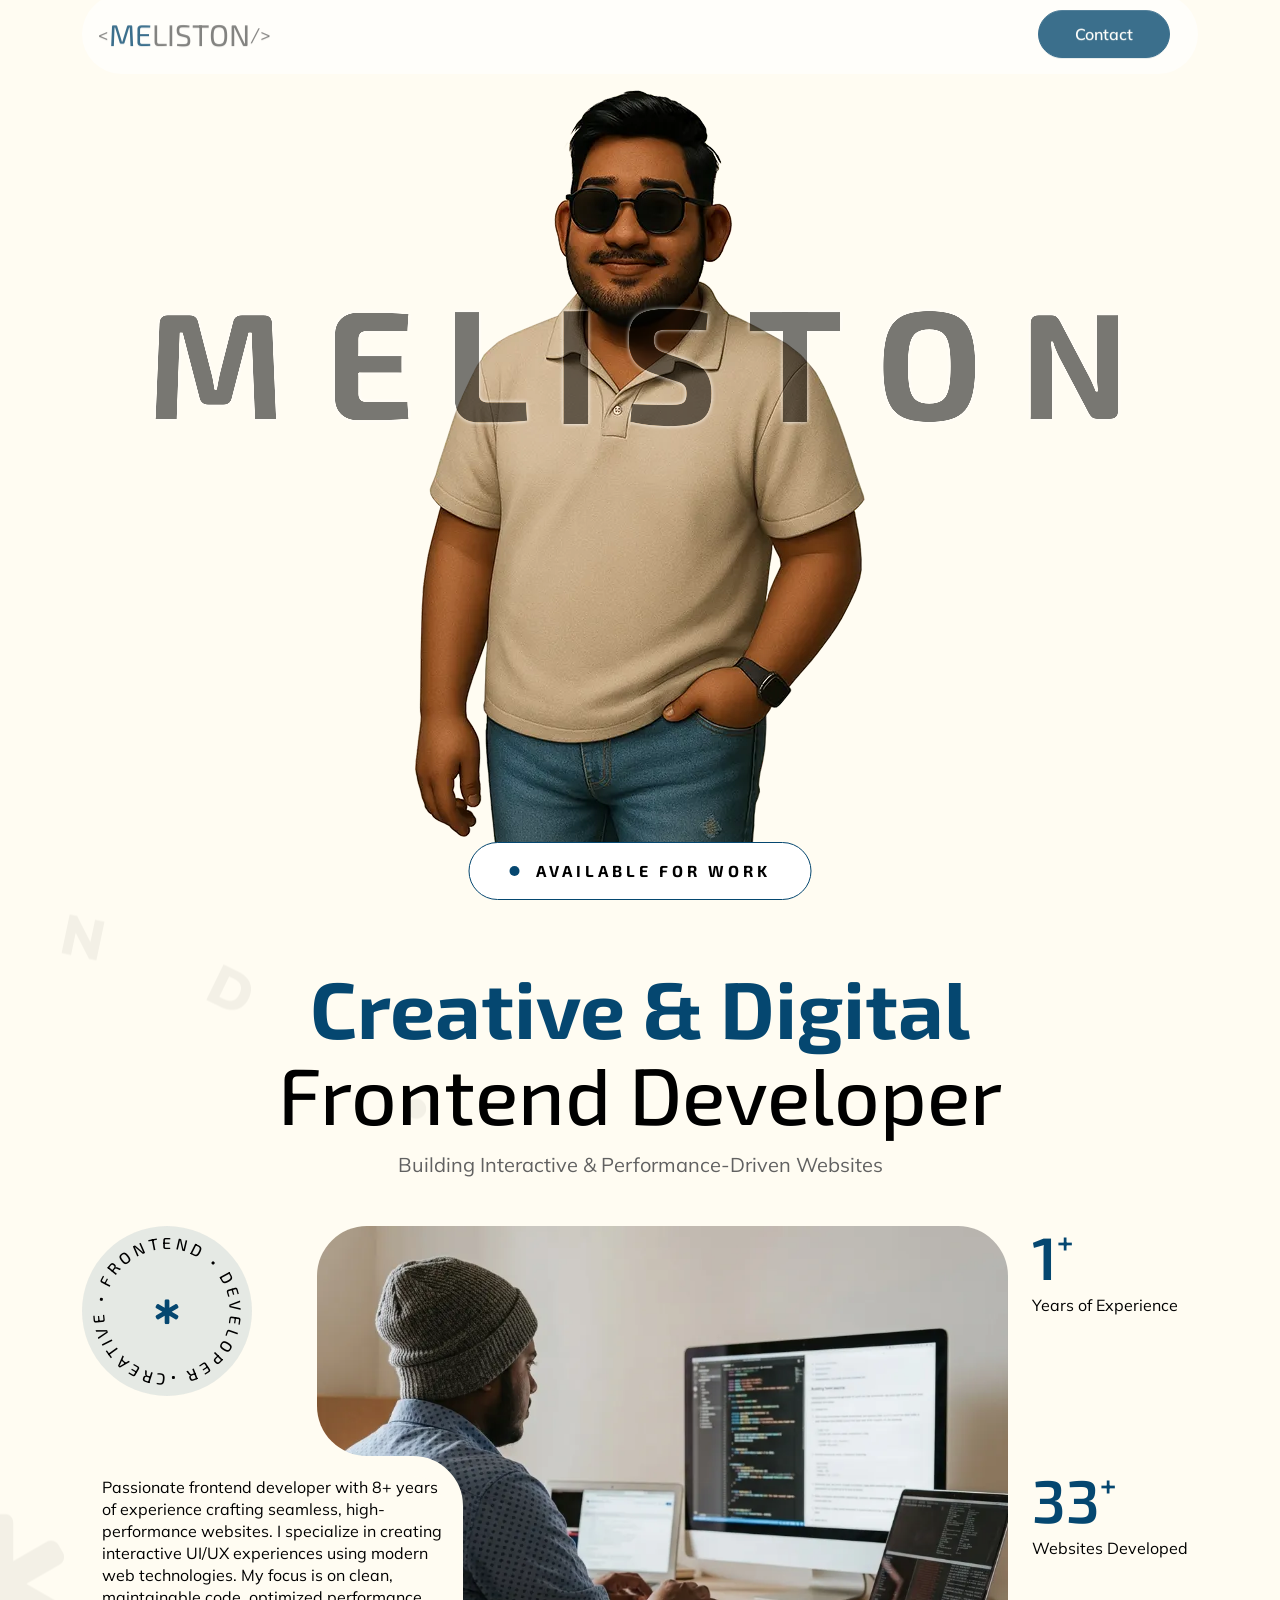
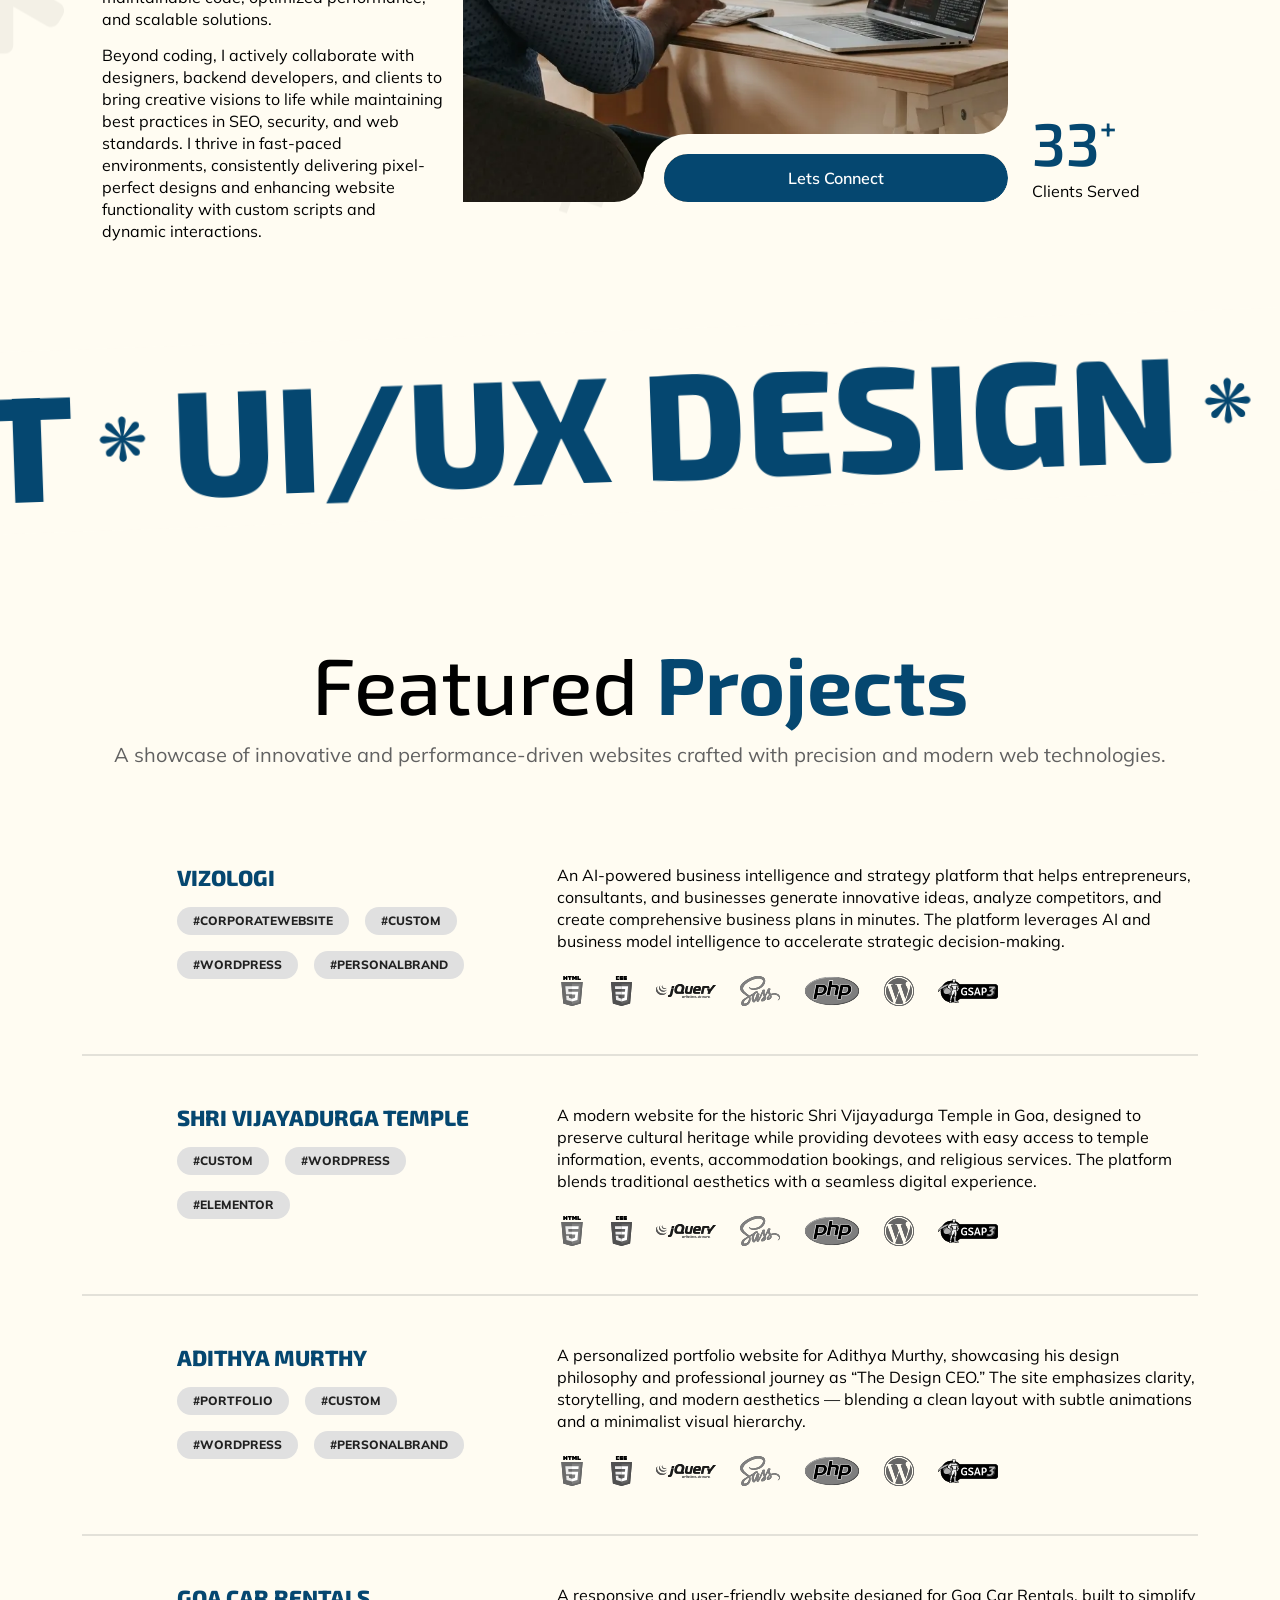
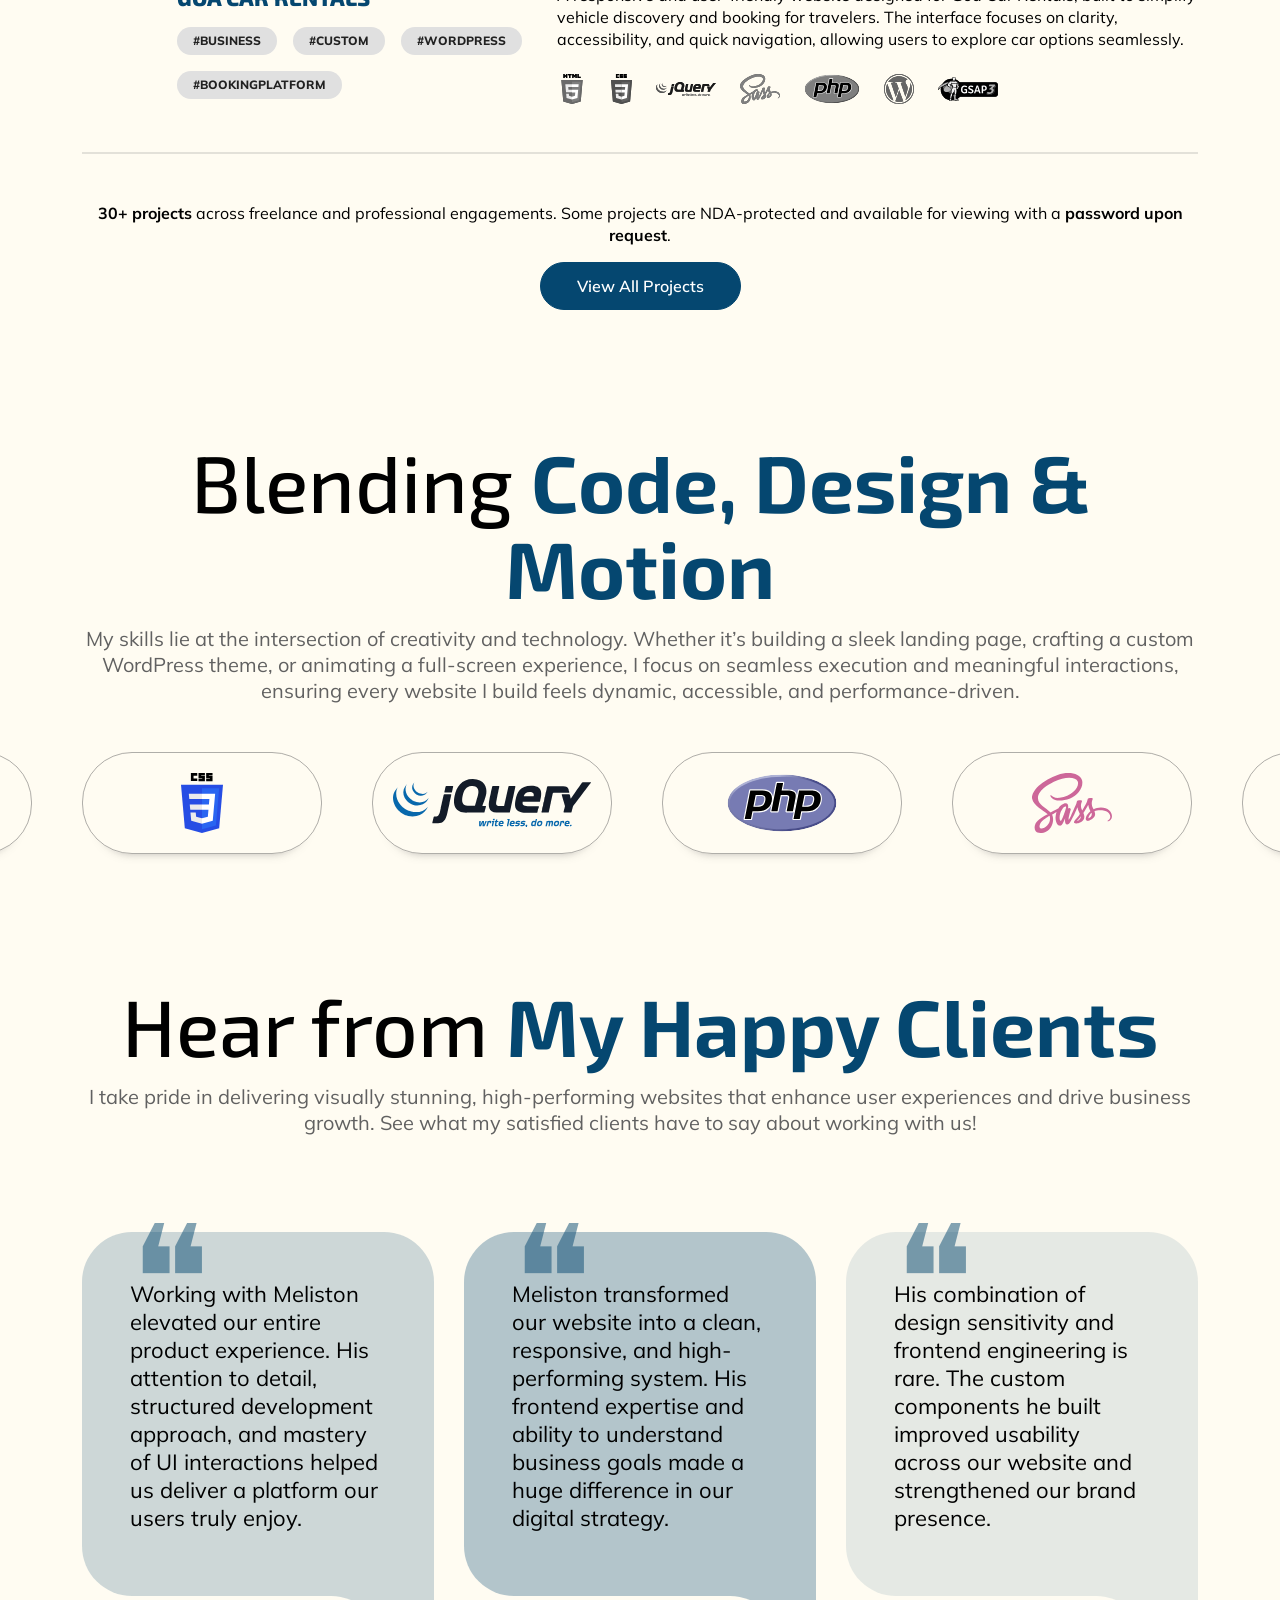
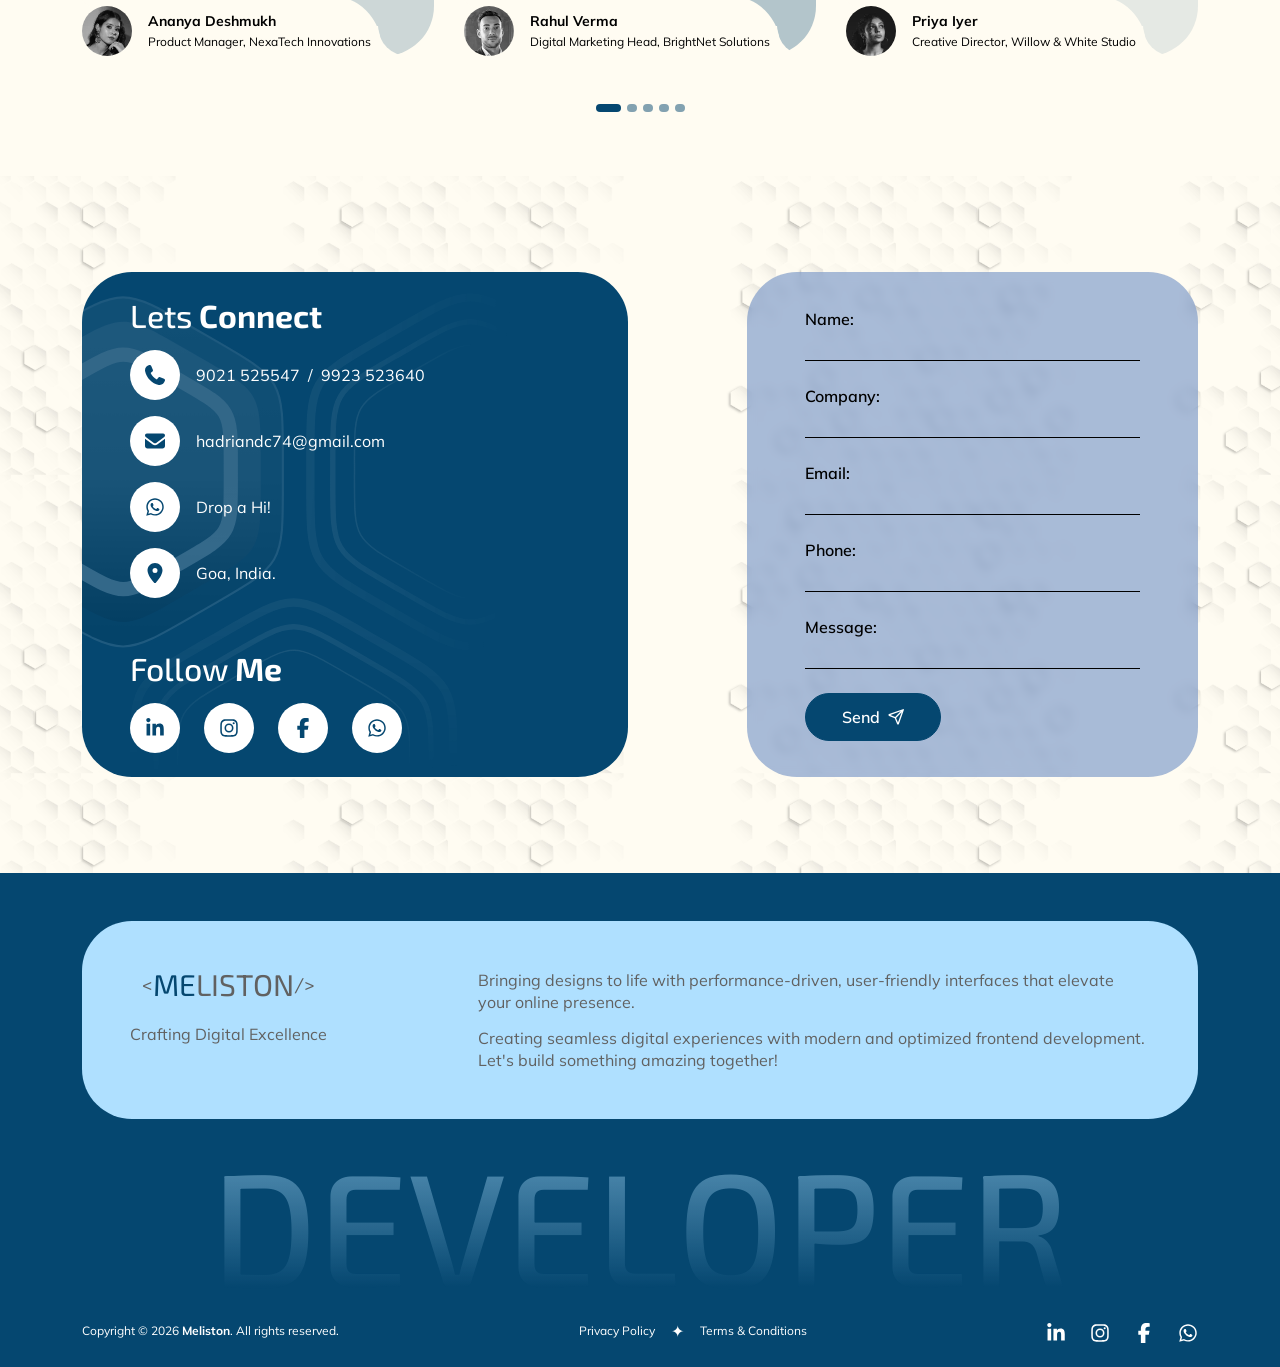
==== commit 4a5bb589: "Latest code from Terminal" ====
--- a/index.html
+++ b/index.html
@@ -13,7 +13,7 @@
     <!-- Open Graph (OG) Meta Tags for Social Media -->
     <meta property="og:title" content="Meliston Costa | Expert Frontend Developer & UI/UX Specialist">
     <meta property="og:description" content="Explore my portfolio showcasing modern web development, UI/UX design, and WordPress customization expertise.">
-    <meta property="og:image" content="https://meliston-portfolio.netlify.app/images/mel.webp">
+    <meta property="og:image" content="https://meliston-portfolio.netlify.app/images/meliston.webp">
     <meta property="og:url" content="https://meliston-portfolio.netlify.app/">
     <meta property="og:type" content="website">
 
@@ -21,7 +21,7 @@
     <meta name="twitter:card" content="summary_large_image">
     <meta name="twitter:title" content="Meliston Costa | Expert Frontend Developer & UI/UX Specialist">
     <meta name="twitter:description" content="Frontend development, UI/UX design, and WordPress expertise showcased in my portfolio.">
-    <meta name="twitter:image" content="https://meliston-portfolio.netlify.app/images/mel.webp">
+    <meta name="twitter:image" content="https://meliston-portfolio.netlify.app/images/meliston.webp">
 
     <!-- Canonical Tag (Helps with duplicate content issues) -->
     <link rel="canonical" href="https://meliston-portfolio.netlify.app/">
@@ -68,7 +68,7 @@
 
     <header class="position-fixed pt-3">
         <div class="container">
-            <div class="border-box p-2 p-lg-3">
+            <div class="border-box p-2 px-3 p-lg-3">
                 <div class="row justify-content-between flex-nowrap align-items-center">
                     <div class="col-auto">
                         <div class="logo d-flex justify-content-center align-items-center">
@@ -1175,7 +1175,7 @@
             <div class="container">
                 <div class="row justify-content-between">
                     <div class="col-12 col-lg-6">
-                        <div class="contact-info p-2 p-md-3 p-lg-4 px-lg-5 h-100 d-flex flex-column gap-4 gap-lg-5 justify-content-between">
+                        <div class="contact-info p-3 p-md-3 p-lg-4 px-lg-5 h-100 d-flex flex-column gap-4 gap-lg-5 justify-content-between">
                             <div id="form-animation"></div>
                             <div class="cards position-relative z-1 d-flex flex-column gap-2 gap-lg-3">
                                 <h2>Lets <strong>Connect</strong></h2>
@@ -1252,7 +1252,7 @@
                         </div>
                     </div>
                     <div class="col-12 col-lg-6 col-xl-5 mt-5 mt-lg-0" id="contact">
-                        <div class="form p-2 p-md-3 p-lg-4 px-lg-5 h-100">
+                        <div class="form p-3 p-md-3 p-lg-4 px-lg-5 h-100">
                             <form class="d-flex flex-column gap-4 gap-lg-4" id="contact-form">
                                 <fieldset class="d-flex flex-column gap-1 gap-lg-2">
                                     <label for="full_name" aria-label="Name">Name:</label>
--- a/css/style.css
+++ b/css/style.css
@@ -1,2 +1,2 @@
-@import url("https://fonts.googleapis.com/css2?family=Exo+2:ital,wght@0,100..900;1,100..900&family=Mulish:ital,wght@0,200..1000;1,200..1000&display=swap");html.lenis,html.lenis body{height:auto}.lenis.lenis-smooth{scroll-behavior:auto !important}.lenis.lenis-smooth [data-lenis-prevent]{overscroll-behavior:contain}.lenis.lenis-stopped{overflow:hidden}.lenis.lenis-smooth iframe{pointer-events:none}.p-6{padding:4rem !important}.pt-6,.py-6{padding-top:4rem !important}.pb-6,.py-6{padding-bottom:4rem !important}.pl-6,.px-6{padding-left:4rem !important}.pr-6,.px-6{padding-right:4rem !important}.m-6{margin:4rem !important}.gap-6{gap:4rem !important}@media (min-width: 576px){.p-sm-6{padding:4rem !important}.pt-sm-6,.py-sm-6{padding-top:4rem !important}.pb-sm-6,.py-sm-6{padding-bottom:4rem !important}.pl-sm-6,.px-sm-6{padding-left:4rem !important}.pr-sm-6,.px-sm-6{padding-right:4rem !important}.m-sm-6{margin:4rem !important}.gap-sm-6{gap:4rem !important}}@media (min-width: 768px){.p-md-6{padding:4rem !important}.pt-md-6,.py-md-6{padding-top:4rem !important}.pb-md-6,.py-md-6{padding-bottom:4rem !important}.pl-md-6,.px-md-6{padding-left:4rem !important}.pr-md-6,.px-md-6{padding-right:4rem !important}.m-md-6{margin:4rem !important}.gap-md-6{gap:4rem !important}}@media (min-width: 992px){.p-lg-6{padding:4rem !important}.pt-lg-6,.py-lg-6{padding-top:4rem !important}.pb-lg-6,.py-lg-6{padding-bottom:4rem !important}.pl-lg-6,.px-lg-6{padding-left:4rem !important}.pr-lg-6,.px-lg-6{padding-right:4rem !important}.m-lg-6{margin:4rem !important}.gap-lg-6{gap:4rem !important}}@media (min-width: 1200px){.p-xl-6{padding:4rem !important}.pt-xl-6,.py-xl-6{padding-top:4rem !important}.pb-xl-6,.py-xl-6{padding-bottom:4rem !important}.pl-xl-6,.px-xl-6{padding-left:4rem !important}.pr-xl-6,.px-xl-6{padding-right:4rem !important}.m-xl-6{margin:4rem !important}.gap-xl-6{gap:4rem !important}}@media (min-width: 1400px){.p-xxl-6{padding:4rem !important}.pt-xxl-6,.py-xxl-6{padding-top:4rem !important}.pb-xxl-6,.py-xxl-6{padding-bottom:4rem !important}.pl-xxl-6,.px-xxl-6{padding-left:4rem !important}.pr-xxl-6,.px-xxl-6{padding-right:4rem !important}.m-xxl-6{margin:4rem !important}.gap-xxl-6{gap:4rem !important}}.p-7{padding:5rem !important}.pt-7,.py-7{padding-top:5rem !important}.pb-7,.py-7{padding-bottom:5rem !important}.pl-7,.px-7{padding-left:5rem !important}.pr-7,.px-7{padding-right:5rem !important}.m-7{margin:5rem !important}.gap-7{gap:5rem !important}@media (min-width: 576px){.p-sm-7{padding:5rem !important}.pt-sm-7,.py-sm-7{padding-top:5rem !important}.pb-sm-7,.py-sm-7{padding-bottom:5rem !important}.pl-sm-7,.px-sm-7{padding-left:5rem !important}.pr-sm-7,.px-sm-7{padding-right:5rem !important}.m-sm-7{margin:5rem !important}.gap-sm-7{gap:5rem !important}}@media (min-width: 768px){.p-md-7{padding:5rem !important}.pt-md-7,.py-md-7{padding-top:5rem !important}.pb-md-7,.py-md-7{padding-bottom:5rem !important}.pl-md-7,.px-md-7{padding-left:5rem !important}.pr-md-7,.px-md-7{padding-right:5rem !important}.m-md-7{margin:5rem !important}.gap-md-7{gap:5rem !important}}@media (min-width: 992px){.p-lg-7{padding:5rem !important}.pt-lg-7,.py-lg-7{padding-top:5rem !important}.pb-lg-7,.py-lg-7{padding-bottom:5rem !important}.pl-lg-7,.px-lg-7{padding-left:5rem !important}.pr-lg-7,.px-lg-7{padding-right:5rem !important}.m-lg-7{margin:5rem !important}.gap-lg-7{gap:5rem !important}}@media (min-width: 1200px){.p-xl-7{padding:5rem !important}.pt-xl-7,.py-xl-7{padding-top:5rem !important}.pb-xl-7,.py-xl-7{padding-bottom:5rem !important}.pl-xl-7,.px-xl-7{padding-left:5rem !important}.pr-xl-7,.px-xl-7{padding-right:5rem !important}.m-xl-7{margin:5rem !important}.gap-xl-7{gap:5rem !important}}@media (min-width: 1400px){.p-xxl-7{padding:5rem !important}.pt-xxl-7,.py-xxl-7{padding-top:5rem !important}.pb-xxl-7,.py-xxl-7{padding-bottom:5rem !important}.pl-xxl-7,.px-xxl-7{padding-left:5rem !important}.pr-xxl-7,.px-xxl-7{padding-right:5rem !important}.m-xxl-7{margin:5rem !important}.gap-xxl-7{gap:5rem !important}}.p-8{padding:6rem !important}.pt-8,.py-8{padding-top:6rem !important}.pb-8,.py-8{padding-bottom:6rem !important}.pl-8,.px-8{padding-left:6rem !important}.pr-8,.px-8{padding-right:6rem !important}.m-8{margin:6rem !important}.gap-8{gap:6rem !important}@media (min-width: 576px){.p-sm-8{padding:6rem !important}.pt-sm-8,.py-sm-8{padding-top:6rem !important}.pb-sm-8,.py-sm-8{padding-bottom:6rem !important}.pl-sm-8,.px-sm-8{padding-left:6rem !important}.pr-sm-8,.px-sm-8{padding-right:6rem !important}.m-sm-8{margin:6rem !important}.gap-sm-8{gap:6rem !important}}@media (min-width: 768px){.p-md-8{padding:6rem !important}.pt-md-8,.py-md-8{padding-top:6rem !important}.pb-md-8,.py-md-8{padding-bottom:6rem !important}.pl-md-8,.px-md-8{padding-left:6rem !important}.pr-md-8,.px-md-8{padding-right:6rem !important}.m-md-8{margin:6rem !important}.gap-md-8{gap:6rem !important}}@media (min-width: 992px){.p-lg-8{padding:6rem !important}.pt-lg-8,.py-lg-8{padding-top:6rem !important}.pb-lg-8,.py-lg-8{padding-bottom:6rem !important}.pl-lg-8,.px-lg-8{padding-left:6rem !important}.pr-lg-8,.px-lg-8{padding-right:6rem !important}.m-lg-8{margin:6rem !important}.gap-lg-8{gap:6rem !important}}@media (min-width: 1200px){.p-xl-8{padding:6rem !important}.pt-xl-8,.py-xl-8{padding-top:6rem !important}.pb-xl-8,.py-xl-8{padding-bottom:6rem !important}.pl-xl-8,.px-xl-8{padding-left:6rem !important}.pr-xl-8,.px-xl-8{padding-right:6rem !important}.m-xl-8{margin:6rem !important}.gap-xl-8{gap:6rem !important}}@media (min-width: 1400px){.p-xxl-8{padding:6rem !important}.pt-xxl-8,.py-xxl-8{padding-top:6rem !important}.pb-xxl-8,.py-xxl-8{padding-bottom:6rem !important}.pl-xxl-8,.px-xxl-8{padding-left:6rem !important}.pr-xxl-8,.px-xxl-8{padding-right:6rem !important}.m-xxl-8{margin:6rem !important}.gap-xxl-8{gap:6rem !important}}.p-9{padding:7rem !important}.pt-9,.py-9{padding-top:7rem !important}.pb-9,.py-9{padding-bottom:7rem !important}.pl-9,.px-9{padding-left:7rem !important}.pr-9,.px-9{padding-right:7rem !important}.m-9{margin:7rem !important}.gap-9{gap:7rem !important}@media (min-width: 576px){.p-sm-9{padding:7rem !important}.pt-sm-9,.py-sm-9{padding-top:7rem !important}.pb-sm-9,.py-sm-9{padding-bottom:7rem !important}.pl-sm-9,.px-sm-9{padding-left:7rem !important}.pr-sm-9,.px-sm-9{padding-right:7rem !important}.m-sm-9{margin:7rem !important}.gap-sm-9{gap:7rem !important}}@media (min-width: 768px){.p-md-9{padding:7rem !important}.pt-md-9,.py-md-9{padding-top:7rem !important}.pb-md-9,.py-md-9{padding-bottom:7rem !important}.pl-md-9,.px-md-9{padding-left:7rem !important}.pr-md-9,.px-md-9{padding-right:7rem !important}.m-md-9{margin:7rem !important}.gap-md-9{gap:7rem !important}}@media (min-width: 992px){.p-lg-9{padding:7rem !important}.pt-lg-9,.py-lg-9{padding-top:7rem !important}.pb-lg-9,.py-lg-9{padding-bottom:7rem !important}.pl-lg-9,.px-lg-9{padding-left:7rem !important}.pr-lg-9,.px-lg-9{padding-right:7rem !important}.m-lg-9{margin:7rem !important}.gap-lg-9{gap:7rem !important}}@media (min-width: 1200px){.p-xl-9{padding:7rem !important}.pt-xl-9,.py-xl-9{padding-top:7rem !important}.pb-xl-9,.py-xl-9{padding-bottom:7rem !important}.pl-xl-9,.px-xl-9{padding-left:7rem !important}.pr-xl-9,.px-xl-9{padding-right:7rem !important}.m-xl-9{margin:7rem !important}.gap-xl-9{gap:7rem !important}}@media (min-width: 1400px){.p-xxl-9{padding:7rem !important}.pt-xxl-9,.py-xxl-9{padding-top:7rem !important}.pb-xxl-9,.py-xxl-9{padding-bottom:7rem !important}.pl-xxl-9,.px-xxl-9{padding-left:7rem !important}.pr-xxl-9,.px-xxl-9{padding-right:7rem !important}.m-xxl-9{margin:7rem !important}.gap-xxl-9{gap:7rem !important}}.p-10{padding:8rem !important}.pt-10,.py-10{padding-top:8rem !important}.pb-10,.py-10{padding-bottom:8rem !important}.pl-10,.px-10{padding-left:8rem !important}.pr-10,.px-10{padding-right:8rem !important}.m-10{margin:8rem !important}.gap-10{gap:8rem !important}@media (min-width: 576px){.p-sm-10{padding:8rem !important}.pt-sm-10,.py-sm-10{padding-top:8rem !important}.pb-sm-10,.py-sm-10{padding-bottom:8rem !important}.pl-sm-10,.px-sm-10{padding-left:8rem !important}.pr-sm-10,.px-sm-10{padding-right:8rem !important}.m-sm-10{margin:8rem !important}.gap-sm-10{gap:8rem !important}}@media (min-width: 768px){.p-md-10{padding:8rem !important}.pt-md-10,.py-md-10{padding-top:8rem !important}.pb-md-10,.py-md-10{padding-bottom:8rem !important}.pl-md-10,.px-md-10{padding-left:8rem !important}.pr-md-10,.px-md-10{padding-right:8rem !important}.m-md-10{margin:8rem !important}.gap-md-10{gap:8rem !important}}@media (min-width: 992px){.p-lg-10{padding:8rem !important}.pt-lg-10,.py-lg-10{padding-top:8rem !important}.pb-lg-10,.py-lg-10{padding-bottom:8rem !important}.pl-lg-10,.px-lg-10{padding-left:8rem !important}.pr-lg-10,.px-lg-10{padding-right:8rem !important}.m-lg-10{margin:8rem !important}.gap-lg-10{gap:8rem !important}}@media (min-width: 1200px){.p-xl-10{padding:8rem !important}.pt-xl-10,.py-xl-10{padding-top:8rem !important}.pb-xl-10,.py-xl-10{padding-bottom:8rem !important}.pl-xl-10,.px-xl-10{padding-left:8rem !important}.pr-xl-10,.px-xl-10{padding-right:8rem !important}.m-xl-10{margin:8rem !important}.gap-xl-10{gap:8rem !important}}@media (min-width: 1400px){.p-xxl-10{padding:8rem !important}.pt-xxl-10,.py-xxl-10{padding-top:8rem !important}.pb-xxl-10,.py-xxl-10{padding-bottom:8rem !important}.pl-xxl-10,.px-xxl-10{padding-left:8rem !important}.pr-xxl-10,.px-xxl-10{padding-right:8rem !important}.m-xxl-10{margin:8rem !important}.gap-xxl-10{gap:8rem !important}}@keyframes backgroundAnimation{0%{background-position:0% 0%}100%{background-position:-100% 0%}}@keyframes arrowLeft{0%{transform:translate(0, 0)}20%{transform:translate(-6px, 0)}30%{transform:translate(0, 0)}40%{transform:translate(-6px, 0)}50%{transform:translate(0, 0)}}@keyframes arrowRight{0%{transform:translate(0, 0)}20%{transform:translate(6px, 0)}30%{transform:translate(0, 0)}40%{transform:translate(6px, 0)}50%{transform:translate(0, 0)}}@keyframes jello{0%{border-radius:50% 50% 50% 50%}20%{border-radius:60% 50% 40% 50%}40%{border-radius:40% 50% 50% 50%}60%{border-radius:50% 60% 40% 40%}80%{border-radius:50% 40% 50% 80%}100%{border-radius:50% 50% 50% 50%}}@keyframes sayHi{0%{transform:rotate(5deg)}20%{transform:rotate(25deg)}40%{transform:rotate(-5deg)}60%{transform:rotate(25deg)}100%{transform:rotate(5deg)}}@keyframes rotateMe{0%{transform:rotate(0deg)}100%{transform:rotate(360deg)}}@keyframes anmateYaxis{0%{transform:translate(0, 0)}20%{transform:translate(0, -6px)}30%{transform:translate(0, 0)}40%{transform:translate(0, -6px)}50%{transform:translate(0, 0)}100%{transform:translate(0, 0)}}@keyframes projectName{0%{transform:translate(-100%, -50%);opacity:0}10%{opacity:.1}90%{opacity:.1}100%{transform:translate(300%, -50%);opacity:0}}@keyframes rippleEffect{0%{opacity:0;transform:scale(0)}80%{opacity:.6}100%{opacity:0;transform:scale(2.5)}}@keyframes scrollWebsite{0%, 100%{transform:translate(0%, 0%)}50%{transform:translate(0%, -75%)}}body{font-family:"Mulish",serif;font-size:1rem;line-height:1.375rem;position:relative;color:#000;background-color:#fffcf2;-webkit-touch-callout:none;-webkit-user-select:none;-khtml-user-select:none;-moz-user-select:none;-ms-user-select:none;user-select:none}@media (max-width: 767px){body{font-size:.875rem;line-height:1.25rem}}body::-webkit-scrollbar{display:none}body.menu-active{overflow:hidden}main.content-main{padding-top:90px;position:relative;z-index:1}@media (max-width: 991px){main.content-main{padding-top:90px}}@media (max-width: 767px){main.content-main{padding-top:62px}}p{margin-bottom:14px}p:last-of-type{margin-bottom:0}h1,h2,h3,h4,h5,h6{margin:0}h1{font-family:"Exo 2",serif;color:#fff}h2{font-family:"Exo 2",serif;color:#fff}h5,.title,h6{text-transform:uppercase;font-weight:700;font-family:"Mulish",serif;font-size:1rem;line-height:1.375rem}@media (max-width: 767px){h5,.title,h6{font-size:.875rem;line-height:1.25rem}}.title{color:#fff}img{max-width:100%}a{text-decoration:none;color:inherit}a:hover,a:focus{color:inherit;box-shadow:none}ul,ol{margin:0;padding:0;list-style:none}button,.button{display:flex;align-items:center;justify-content:center;flex-direction:row;flex-wrap:nowrap;gap:8px;font-size:1rem;line-height:1.375rem;font-weight:600;color:#fff;background-color:#054770;padding:12px 36px;border:1px solid #054770;border-radius:10px;transition:all .25s cubic-bezier(0.25, 0.1, 0.25, 1)}@media (max-width: 767px){button,.button{font-size:.875rem;line-height:1.25rem}}button svg,.button svg{width:16px;height:16px;position:relative;transform:translate(0px, 0px) scale(1);fill:#fff;transition:all .25s cubic-bezier(0.25, 0.1, 0.25, 1)}button:hover,button:focus,.button:hover,.button:focus{color:#054770;background-color:#fff}button:hover svg,button:focus svg,.button:hover svg,.button:focus svg{fill:#054770;transform:translate(1px, -1px) scale(1.1)}.swiper.mySwiper .swiper-wrapper{transition-timing-function:linear !important}.swiper.mySwiper .swiper-pagination{position:relative;display:flex;justify-content:center;left:0 !important;right:auto;transform:translate(0px) !important;gap:6px;min-width:250px;width:auto !important;bottom:0;z-index:5}@media (max-width: 991px){.swiper.mySwiper .swiper-pagination{position:relative;bottom:0}}.swiper.mySwiper .swiper-pagination span.swiper-pagination-bullet{font-size:1.25rem;line-height:1.25rem;width:10px;margin:0;transform:scale(1);height:8px;border-radius:10px;left:auto !important;opacity:1;background-color:rgba(5,71,112,0.5);backdrop-filter:blur(4px);transition:all .25s cubic-bezier(0.25, 0.1, 0.25, 1)}.swiper.mySwiper .swiper-pagination span.swiper-pagination-bullet.swiper-pagination-bullet-active-main{width:25px;background-color:#054770}.kursor{border-width:2px !important;mix-blend-mode:difference}.kursor.hover-link{opacity:0}.kursorChild{mix-blend-mode:difference}.kursorChild.hover-link{opacity:0.4;border-color:#fff !important;transform:scale(8) translate(0%, 0%);background-color:#fff}.logo a{display:flex;flex-direction:row;flex-wrap:nowrap;align-items:center;justify-content:flex-start}.logo a span{font-family:"Exo 2",serif;font-size:1.25rem;line-height:1.25rem}.logo a span.arrow{color:#616161;transform:translate(0, 0);transition:all 1s cubic-bezier(0, 0, 1, 1);animation:arrowLeft 3s infinite linear}.logo a span.arrow:last-of-type{position:relative;animation:arrowRight 3s infinite linear}.logo a span.name{color:#616161;font-size:1.875rem;line-height:1.875rem}.logo a span.name .highlight{color:#054770;font-size:1.875rem;line-height:1.875rem}.logo a span.divider{color:#616161;font-size:1.25rem;line-height:1.25rem}.section-heading h1,.section-heading h2{color:#000;font-size:5rem;line-height:5.375rem}@media (max-width: 767px){.section-heading h1,.section-heading h2{font-size:2.125rem;line-height:2.5rem}}.section-heading h1 strong,.section-heading h2 strong{color:#054770}.section-heading h3{color:#000;font-size:2.5rem;line-height:2.875rem}@media (max-width: 767px){.section-heading h3{font-size:1.5rem;line-height:1.875rem}}.section-heading h3 strong{color:#054770}.section-heading p{font-size:1.25rem;line-height:1.625rem;color:#616161}@media (max-width: 767px){.section-heading p{font-size:1rem;line-height:1.375rem}}header{left:0;right:0;top:0;z-index:999;background-color:transparent;backdrop-filter:blur(20px)}header .border-box{background-color:rgba(5,71,112,0.1);border-radius:10px}header .mobile-menu .icon::before{content:"";position:absolute;top:0;right:0;width:42px;height:42px;background-color:rgba(5,71,112,0.95);border-radius:50%;transform:scale(1);opacity:0;transition:all .25s cubic-bezier(0.25, 0.1, 0.25, 1)}header .mobile-menu .icon span{width:30px;height:3px;border-radius:10px;background-color:#054770;transform:translate(0, 0) rotate(0deg);transition:all .25s cubic-bezier(0.25, 0.1, 0.25, 1)}header .mobile-menu .icon span:last-child{width:21px;background-color:#757575}header .mobile-menu .whatsapp svg{width:25px;height:28px;font-size:1.75rem;line-height:1.75rem;fill:#054770}header .mobile-menu .navigation ul.nav li a{position:relative}header .mobile-menu .navigation ul.nav li a::before{content:"";position:absolute;width:0;height:2px;background:#000;bottom:-5px;border-radius:10px;transition:all .25s cubic-bezier(0.25, 0.1, 0.25, 1)}header .mobile-menu .navigation ul.nav li a.active::before{width:38px}@media (max-width: 991px){header .mobile-menu .navigation{position:absolute;top:100%;left:0;right:0;opacity:0;visibility:hidden;max-height:0;transition:all .25s cubic-bezier(0.25, 0.1, 0.25, 1);padding-top:20px;padding-bottom:20px}header .mobile-menu .navigation ul.nav li{clip-path:inset(0 100% 0 0);transform:translate(-10px, 0);transition:all .25s cubic-bezier(0.25, 0.1, 0.25, 1)}header .mobile-menu .navigation ul.nav li a{font-size:1.25rem;line-height:1.25rem;color:#000}}@media (max-width: 991px) and (max-width: 991px){header .mobile-menu .navigation ul.nav li a{color:#fff}}@media (max-width: 991px){header .mobile-menu .navigation ul.nav li a::before{left:auto;right:0;bottom:0;background-color:#fff}header .mobile-menu .navigation .btn-holder{opacity:0;visibility:hidden;max-height:0;transition:all .25s cubic-bezier(0.25, 0.1, 0.25, 1)}}@media (max-width: 991px) and (max-width: 991px){header .mobile-menu .navigation .btn-holder a.button{background:#fff;color:#054770}}@media (max-width: 991px){header .mobile-menu.active .icon::before{transform:scale(10);opacity:1;width:200px;height:200px;backdrop-filter:blur(20px);transition:all 1s cubic-bezier(0, 0, 1, 1)}header .mobile-menu.active .icon span{transform:translate(0, 0) rotate(0deg)}header .mobile-menu.active .icon span:nth-child(1){transform:translate(0px, 8px) rotate(-42deg);background-color:#fff}header .mobile-menu.active .icon span:nth-child(2){width:0;margin:0 auto}header .mobile-menu.active .icon span:nth-child(3){transform:translate(0, -6px) rotate(42deg);width:30px;background-color:#fff}header .mobile-menu.active .navigation{opacity:1;visibility:visible;max-height:1000px}header .mobile-menu.active .navigation ul.nav li{clip-path:inset(0 0 0 0);transform:translate(0, 0)}header .mobile-menu.active .navigation ul.nav li:nth-child(1){transition-delay:.1s}header .mobile-menu.active .navigation ul.nav li:nth-child(2){transition-delay:.2s}header .mobile-menu.active .navigation ul.nav li:nth-child(3){transition-delay:.3s}header .mobile-menu.active .navigation ul.nav li:nth-child(4){transition-delay:.4s}header .mobile-menu.active .navigation ul.nav li:nth-child(5){transition-delay:.5s}header .mobile-menu.active .navigation ul.nav li:nth-child(6){transition-delay:.6s}header .mobile-menu.active .navigation ul.nav li:nth-child(7){transition-delay:.7s}header .mobile-menu.active .navigation ul.nav li:nth-child(8){transition-delay:.8s}header .mobile-menu.active .navigation ul.nav li:nth-child(9){transition-delay:.9s}header .mobile-menu.active .navigation ul.nav li:nth-child(10){transition-delay:1s}header .mobile-menu.active .navigation .btn-holder{opacity:1;visibility:visible;max-height:1000px;transition:1s;transition-delay:.6s}}.opener{z-index:99999}.opener .split-screen{background:linear-gradient(to left, #054770, #fffcf2);width:50vw;transform:skewX(-20deg) scale(2) translate(-10vw, 0);transform-origin:center;mix-blend-mode:lighten}.opener .split-screen:last-child{background:linear-gradient(to right, #054770, #fffcf2);transform:skewX(-20deg) scale(2) translate(10vw, 0)}footer{background-color:#054770}footer .border-box{border-radius:50px;background-color:#afe0ff;color:#616161}@media (max-width: 767px){footer .border-box{border-radius:10px}}footer .border-box p{color:#616161}footer .post-footer .footer-name{font-size:12.5vw;line-height:1;font-weight:500;font-family:"Exo 2",serif;background-image:linear-gradient(to bottom, rgba(175,224,255,0.5), #054770 90%);color:transparent;background-clip:text}@media (max-width: 991px){footer .post-footer .footer-name{font-size:12vw}}footer .post-footer p{color:#fff;font-size:.75rem;line-height:.875rem}footer .post-footer ul li a{color:#fff;font-size:.75rem;line-height:.875rem;transition:all .25s cubic-bezier(0.25, 0.1, 0.25, 1)}footer .post-footer ul li a strong{color:#85a0e9}footer .post-footer ul li a:hover{color:#85a0e9}footer .post-footer ul li a.active{color:#85a0e9}footer .post-footer ul li span{color:#fff}footer .post-footer ul li:last-child span{display:none}footer .post-footer ul.follow-us li a svg{width:20px;height:20px;fill:#fff;font-size:1.25rem;line-height:1.25rem;transition:all .25s cubic-bezier(0.25, 0.1, 0.25, 1)}footer .post-footer ul.follow-us li a:hover svg{fill:#85a0e9}section.custom-banner-animation{font-size:15vw;line-height:12vw;font-weight:bolder;letter-spacing:10px;height:100vh;position:relative;background-color:#054770}@media (max-width: 991px){section.custom-banner-animation{font-size:10vw;line-height:16vw}}section.custom-banner-animation .first,section.custom-banner-animation .last{color:#fffcf2;font-family:"Mulish",serif}section.custom-banner-animation .middle{font-family:"Exo 2",serif;position:relative;z-index:1;mix-blend-mode:hard-light;-webkit-text-fill-color:#054770;color:#fff;text-shadow:0px 0px 5px #fff;filter:grayscale(1)}section.custom-banner-animation .main-img{position:absolute;left:0;right:0;margin:0 auto;max-width:60vh;max-height:90vh;bottom:0;filter:grayscale(1);transition:all .25s cubic-bezier(0.25, 0.1, 0.25, 1)}section.custom-banner-animation .work-tag{background-color:#fff;border-radius:50px;padding:20px 40px;left:50%;font-size:16px;line-height:16px;letter-spacing:4px;bottom:0;text-transform:none;transform:translate(-50%, 0);border:1px solid #054770;width:max-content;z-index:1}section.custom-banner-animation .work-tag .blink{width:10px;height:10px;border-radius:50%;background-color:#054770;z-index:1}section.custom-banner-animation .work-tag .blink .ripple{left:0;right:0;top:0;bottom:0;background:#527abb;border-radius:50%;opacity:0;transform:scale(0);z-index:-1}section.custom-banner-animation .work-tag .blink .ripple:nth-child(1){animation:rippleEffect 2s infinite 1s linear}section.custom-banner-animation .work-tag .blink .ripple:nth-child(2){animation:rippleEffect 2s infinite 1.5s linear}section.custom-banner-animation .work-tag .blink .ripple:nth-child(3){animation:rippleEffect 2s infinite 2s linear}section.custom-banner-animation .work-tag .tag{color:#000;font-family:"Exo 2",serif}section.home-banner{background-color:#054770}section.home-banner .sticky-badge{position:absolute;top:50%;left:0;transform:translate(-50%, 0px) scale(3.5);opacity:.05}section.home-banner .sticky-badge .rounded-badge-background-effect .content{font-weight:900}section.home-banner .sticky-badge .rounded-badge-background-effect .star-rotate{position:absolute;top:50%;left:50%;transform:translate(-50%, -50%) !important}section.home-banner .sticky-badge .rounded-badge-background-effect .star-rotate svg{width:40px;height:40px}section.home-banner .badge-content .rounded-badge{border-radius:50%;backdrop-filter:blur(3px);width:170px;height:170px;background:rgba(5,71,112,0.1)}@media (max-width: 767px){section.home-banner .badge-content .rounded-badge{width:195px;height:195px;display:table !important;padding:15px}}section.home-banner .badge-content .rounded-badge .content{font-family:"Exo 2",serif}section.home-banner .badge-content .rounded-badge .content span{font-size:1rem;line-height:1rem;font-weight:500;letter-spacing:2px}section.home-banner .badge-content .rounded-badge .star-rotate{position:absolute;top:50%;left:50%;transform:translate(-50%, -50%)}section.home-banner .badge-content .rounded-badge .star-rotate svg{width:25px;fill:#054770;font-size:1.5625rem;line-height:1.5625rem}section.home-banner .badge-content .boxed-content{margin-right:-120px;border:20px solid #fffcf2;background-color:#fffcf2;border-radius:0 10px 0 0}@media (max-width: 1199px){section.home-banner .badge-content .boxed-content{margin-right:0;border-left:none}}@media (max-width: 1199px){section.home-banner .badge-content .boxed-content{border-bottom:none;border-right:none}}section.home-banner .badge-content .boxed-content::before,section.home-banner .badge-content .boxed-content::after{content:"";position:absolute;bottom:-20px;right:-70px;height:50px;width:50px;border-bottom-left-radius:10px;background-color:transparent;box-shadow:-20px 20px 0 20px #fffcf2}section.home-banner .badge-content .boxed-content::after{right:76px;top:-70px;left:auto}section.home-banner .badge-content .boxed-content p{position:relative;z-index:2}section.home-banner .image{margin-left:-50px}@media (max-width: 1199px){section.home-banner .image{margin-left:0}}section.home-banner .image img{border-radius:10px;object-fit:cover}@media (max-width: 767px){section.home-banner .image img{border-radius:10px}}section.home-banner .image .btn-holder{right:0;bottom:0}section.home-banner .image .btn-holder::before,section.home-banner .image .btn-holder::after{content:"";position:absolute;bottom:0;left:-50px;height:30px;width:30px;border-bottom-right-radius:10px;background-color:transparent;box-shadow:10px 10px 0 10px #fffcf2}@media (max-width: 767px){section.home-banner .image .btn-holder::before,section.home-banner .image .btn-holder::after{height:30px;width:30px;box-shadow:5px 10px 0 5px #fffcf2;left:-44px;border-bottom-right-radius:10px}}section.home-banner .image .btn-holder::after{right:0;top:-50px;left:auto}@media (max-width: 767px){section.home-banner .image .btn-holder::after{top:-45px}}section.home-banner .image .btn-holder .button{outline:20px solid #fffcf2;min-width:350px}@media (max-width: 767px){section.home-banner .image .btn-holder .button{outline:15px solid #fffcf2;min-width:200px}}section.home-banner ul.stats-content li .blocks .counter{color:#054770}section.home-banner ul.stats-content li .blocks .counter span{font-size:3.75rem;line-height:3.75rem;font-weight:600;font-family:"Exo 2",serif}section.home-banner ul.stats-content li .blocks .counter span:last-of-type{font-size:1.875rem;line-height:1.875rem}@media (max-width: 767px){section.home-banner ul.stats-content li .blocks .counter span{font-size:2.5rem;line-height:2.5rem}}section.home-text-slider .textSwiper{background-color:#fffcf2;transform:rotate(-2deg)}section.home-text-slider .textSwiper .swiper-wrapper{transition-timing-function:linear}section.home-text-slider .textSwiper .swiper-wrapper .swiper-slide{width:auto}section.home-text-slider .textSwiper .blocks span.text{font-family:"Exo 2",serif;color:#054770;font-size:9.375rem;line-height:9.375rem;font-weight:800}@media (max-width: 991px){section.home-text-slider .textSwiper .blocks span.text{font-size:6.25rem;line-height:6.25rem}}@media (max-width: 767px){section.home-text-slider .textSwiper .blocks span.text{font-size:3.125rem;line-height:3.125rem}}section.home-text-slider .textSwiper .blocks span.icon{transform:rotate(0deg);animation:rotateMe 5s infinite linear reverse;transition:all .25s cubic-bezier(0.25, 0.1, 0.25, 1)}section.home-text-slider .textSwiper .blocks span.icon svg,section.home-text-slider .textSwiper .blocks span.icon span{color:#054770;font-size:3.75rem;line-height:3.75rem}section.uneven-cards ul.uneven-card li{border-bottom:2px solid rgba(117,117,117,0.2)}section.uneven-cards ul.uneven-card li .blocks .image{position:absolute;width:400px;height:300px;border-radius:10px;left:25%;top:50%;transform:translate(0, -50%) rotate(-5deg);opacity:0;pointer-events:none}@media (max-width: 991px){section.uneven-cards ul.uneven-card li .blocks .image{position:relative;width:100%;height:300px;left:0;opacity:1;top:0;transform:none}}section.uneven-cards ul.uneven-card li .blocks .image img{transform:translate(0%, 0%)}section.uneven-cards ul.uneven-card li .blocks .project-name a{font-family:"Exo 2",serif;font-size:1.375rem;line-height:1.625rem;font-weight:800;color:#054770}section.uneven-cards ul.uneven-card li .blocks .project-name a::before{content:attr(data-value);position:absolute;left:0;font-size:5rem;line-height:5.375rem;letter-spacing:5px;text-transform:uppercase;opacity:0;font-weight:800;top:50%;transform:translate(-100%, -50%);transition:all .25s cubic-bezier(0.25, 0.1, 0.25, 1)}@media (max-width: 767px){section.uneven-cards ul.uneven-card li .blocks .project-name a::before{font-size:2.5rem;line-height:2.875rem;top:352px;white-space:nowrap}}section.uneven-cards ul.uneven-card li .blocks .tags .tag{color:#212121;background-color:#e0e0e0;font-size:.75rem;line-height:.75rem;font-weight:800;padding:8px 16px;border-radius:50px;text-transform:uppercase}section.uneven-cards ul.uneven-card li .blocks .technology{filter:grayscale(1) drop-shadow(0px 0px 0px #424242);transition:all .25s cubic-bezier(0.25, 0.1, 0.25, 1)}section.uneven-cards ul.uneven-card li .blocks .technology .icon img{max-height:30px;max-width:60px;width:100%;height:100%;object-fit:contain}section.uneven-cards ul.uneven-card li:hover .blocks .image{opacity:1}section.uneven-cards ul.uneven-card li:hover .blocks .image img{animation:scrollWebsite 25s infinite alternate linear}section.uneven-cards ul.uneven-card li:hover .blocks .project-name a::before{animation:projectName 10s infinite linear}section.uneven-cards ul.uneven-card li:hover .blocks .technology{filter:grayscale(0) drop-shadow(2px 4px 8px #424242)}section.uneven-cards ul.uneven-card li:last-of-type{border-bottom:none}section.skills .skillsSwiper{pointer-events:none}section.skills .skillsSwiper .swiper-wrapper{animation-timing-function:linear}section.skills .skillsSwiper .swiper-slide{width:240px;height:auto}@media (max-width: 575px){section.skills .skillsSwiper .swiper-slide{width:180px}}section.skills .skillsSwiper .icon{border:1px solid rgba(97,97,97,0.5);border-radius:50px;padding:20px;box-shadow:0px 15px 10px -16px rgba(97,97,97,0.5)}@media (max-width: 575px){section.skills .skillsSwiper .icon{border-radius:10px}}section.skills .skillsSwiper .icon img{width:100%;height:100%;max-height:60px;object-fit:contain}@media (max-width: 575px){section.skills .skillsSwiper .icon img{max-height:40px}}section.testimonials .testimonialsSwiper .swiper-slide{height:auto}section.testimonials .testimonialsSwiper .swiper-slide:nth-child(3n+1) .blocks{background-color:rgba(5,71,112,0.2)}section.testimonials .testimonialsSwiper .swiper-slide:nth-child(3n+2) .blocks{background-color:rgba(5,71,112,0.3)}section.testimonials .testimonialsSwiper .swiper-slide:nth-child(3n+3) .blocks{background-color:rgba(5,71,112,0.1)}section.testimonials .testimonialsSwiper .blocks{border-radius:50px;transition:all 1s cubic-bezier(0, 0, 1, 1)}@media (max-width: 991px){section.testimonials .testimonialsSwiper .blocks{border-radius:25px}}section.testimonials .testimonialsSwiper .blocks .description{font-size:1.375rem;line-height:1.75rem;position:relative}@media (max-width: 991px){section.testimonials .testimonialsSwiper .blocks .description{font-size:1rem;line-height:1.5rem;padding:12px 0px 12px 22px}}section.testimonials .testimonialsSwiper .blocks .description::before{content:"\275D";position:absolute;left:0;bottom:100%;font-family:"Exo 2",serif;font-size:150px;line-height:.1;color:rgba(5,71,112,0.5)}section.testimonials .testimonialsSwiper .blocks .author-profile{position:absolute;left:0;bottom:0;background:#fffcf2;padding:10px 10px 0 0;border-radius:0 50px 0 0}@media (max-width: 991px){section.testimonials .testimonialsSwiper .blocks .author-profile{border-radius:0 25px 0 0}}section.testimonials .testimonialsSwiper .blocks .author-profile::before,section.testimonials .testimonialsSwiper .blocks .author-profile:after{content:"";position:absolute;left:0;bottom:100%;width:50px;height:50px;background-color:transparent;border-radius:0 0 0 50px;box-shadow:-10px 10px 0 10px #fffcf2}@media (max-width: 991px){section.testimonials .testimonialsSwiper .blocks .author-profile::before,section.testimonials .testimonialsSwiper .blocks .author-profile:after{border-radius:0 0 0 25px}}section.testimonials .testimonialsSwiper .blocks .author-profile::after{margin-left:-3.5px;width:40px;height:50%;left:100%;bottom:0;border-radius:0 0 0 50px;box-shadow:-10px 10px 0 10px #fffcf2}@media (max-width: 991px){section.testimonials .testimonialsSwiper .blocks .author-profile::after{margin-left:.5px;border-radius:0 0 0 25px}}section.testimonials .testimonialsSwiper .blocks .author-profile .image img{width:50px;height:50px;object-fit:cover;border-radius:50%;filter:grayscale(1);transition:all .25s cubic-bezier(0.25, 0.1, 0.25, 1)}section.testimonials .testimonialsSwiper .blocks .author-profile .name-designation .name{font-size:.875rem;line-height:.875rem}section.testimonials .testimonialsSwiper .blocks .author-profile .name-designation .designation{font-size:.75rem;line-height:.75rem}@media (max-width: 991px){section.testimonials .testimonialsSwiper .blocks .author-profile .name-designation .designation{max-width:150px}}section.testimonials .testimonialsSwiper .blocks:hover .author-profile .image img{filter:grayscale(0)}section.contact{background-image:url("../images/bg-texture.jpg");background-color:#fffcf2;background-size:35%;background-blend-mode:multiply}@media (max-width: 767px){section.contact{background-size:85%}}section.contact .contact-info{position:relative;border-radius:50px;background:#054770;backdrop-filter:blur(4px)}@media (max-width: 767px){section.contact .contact-info{border-radius:10px}}section.contact .contact-info #form-animation{position:absolute;left:0;top:0;height:100%;z-index:-1;opacity:.2}@media (max-width: 767px){section.contact .contact-info .cards{padding:12px 0}}section.contact .contact-info .cards .icon{background:#fff;color:#054770;border-radius:50%;padding:0;font-size:1.25rem;line-height:1.25rem;width:50px;height:50px;display:flex;flex-wrap:nowrap;align-items:center;justify-content:center;transition:all .25s cubic-bezier(0.25, 0.1, 0.25, 1)}section.contact .contact-info .cards .icon svg{width:20px;height:20px;fill:#054770;transition:all .25s cubic-bezier(0.25, 0.1, 0.25, 1)}section.contact .contact-info .cards .content{font-size:1rem;line-height:1.375rem;color:#fff}@media (max-width: 767px){section.contact .contact-info .cards .content{font-size:.875rem;line-height:1.25rem}}section.contact .contact-info ul.personal-details li .blocks .content a{transition:all .25s cubic-bezier(0.25, 0.1, 0.25, 1)}section.contact .contact-info ul.personal-details li .blocks .content a:hover{color:#afe0ff}section.contact .contact-info ul.personal-details li .blocks:hover .icon{background-color:rgba(175,224,255,0.5);color:#fff}section.contact .contact-info ul.personal-details li .blocks:hover .icon svg{fill:#fff}section.contact .contact-info ul.follow-details li .icon:hover{background-color:rgba(175,224,255,0.5);color:#fff}section.contact .contact-info ul.follow-details li .icon:hover svg{fill:#fff}section.contact .form{border-radius:50px;background:rgba(82,122,187,0.5);backdrop-filter:blur(4px)}@media (max-width: 767px){section.contact .form{border-radius:10px}}section.contact .form form{padding:12px 10px}@media (max-width: 767px){section.contact .form form{padding:24px 0}}section.contact .form form fieldset label{font-size:1rem;line-height:1.375rem;font-weight:600}@media (max-width: 767px){section.contact .form form fieldset label{font-size:.875rem;line-height:1.25rem}}section.contact .form form fieldset input{background:transparent;border:none;border-bottom:1px solid #000;resize:none;width:100%;color:#000;outline:none;padding:0;transition:all .25s cubic-bezier(0.25, 0.1, 0.25, 1);font-size:1.125rem;line-height:1.375rem;font-weight:400}section.contact .form form fieldset input::-webkit-inner-spin-button,section.contact .form form fieldset input::-webkit-outer-spin-button{-webkit-appearance:none;-moz-appearance:none;appearance:none;margin:0}section.contact .form form fieldset input:focus{border-color:#054770}section.contact .form .thank-you svg{position:relative;top:40px;opacity:0;transition:all .25s cubic-bezier(0.25, 0.1, 0.25, 1)}section.contact .form .thank-you svg path{fill:#054770}section.contact .form .thank-you h2{position:relative;top:40px;opacity:0;transition:all .25s cubic-bezier(0.25, 0.1, 0.25, 1);color:#000}section.contact .form .thank-you p{position:relative;top:40px;opacity:0;transition:all .25s cubic-bezier(0.25, 0.1, 0.25, 1)}section.contact .form .thank-you.animate-me svg{top:0;opacity:1}section.contact .form .thank-you.animate-me h2{top:0;opacity:1;transition-delay:.2s}section.contact .form .thank-you.animate-me p{top:0;opacity:1;transition-delay:.4s}section.content-page .intro-section{background-image:url("../images/bg-texture.jpg");background-color:#fffcf2;background-size:35%;background-blend-mode:multiply}section.content-page h1{color:#054770;font-weight:800}section.content-page h2{color:#000}section.content-page p{color:#000}section.content-page ul li,section.content-page ol li{color:#000}section.page-not-found .image-content h1{font-size:25vw;line-height:25vw;color:#054770}@media (max-width: 991px){section.page-not-found .image-content h1{font-size:35vw;line-height:35vw}}@media (max-width: 575px){section.page-not-found .image-content h1{font-size:50vw;line-height:60vw}}section.page-not-found .image-content span{z-index:-1;font-size:1.5rem;line-height:2rem;color:rgba(0,0,0,0.5)}@media (max-width: 575px){section.page-not-found .image-content span{display:none}}section.page-not-found .image-content .image{position:absolute;left:50%;bottom:0;transform:translate(-50%, 0);max-width:18vw}@media (max-width: 991px){section.page-not-found .image-content .image{max-width:28vw}}@media (max-width: 575px){section.page-not-found .image-content .image{max-width:40vw}}section.page-not-found .border-tag{border-top:2px solid #757575}section.page-not-found .border-tag h2{color:#054770}section.page-not-found .border-tag p{font-size:1.5rem;line-height:2rem;color:rgba(0,0,0,0.5)}@media (max-width: 575px){section.page-not-found .border-tag p{font-size:1.125rem;line-height:1.5rem}}section.my-projects{--freelance-color: #22C55E;--corporate-color: #2563EB}section.my-projects .all-projects{counter-reset:projectCounter}section.my-projects .all-projects .target-blocks{counter-increment:projectCounter}section.my-projects .all-projects .target-blocks .blocks{position:relative;border-radius:10px;border:1px solid #e0e0e0;background-color:#fffcf2}section.my-projects .all-projects .target-blocks .blocks::before{content:"";width:30px;height:30px;position:absolute;bottom:25px;right:16px;background-color:transparent;border-radius:50%;opacity:0;transform:scale(0.8);transition:all .25s cubic-bezier(0.25, 0.1, 0.25, 1)}section.my-projects .all-projects .target-blocks .blocks::after{content:counter(projectCounter);position:absolute;bottom:100%;right:0;font-family:"Exo 2",serif;font-size:3.125rem;line-height:3.125rem;line-height:.4;font-weight:900;z-index:-1;color:rgba(158,158,158,0.2);transition:all .25s cubic-bezier(0.25, 0.1, 0.25, 1)}section.my-projects .all-projects .target-blocks .blocks .image-container{border-radius:10px}section.my-projects .all-projects .target-blocks .blocks .image-container .image{aspect-ratio:4 / 3;min-height:0}section.my-projects .all-projects .target-blocks .blocks .image-container .image img{position:absolute;right:0;top:0;z-index:0;aspect-ratio:4 / 3;object-fit:cover;object-position:top center;clip-path:inset(0 0 0 100%);transform:translate(50px) scale(1.2);transition:clip-path 0.5s cubic-bezier(0.25, 1, 0.5, 1),transform 0.5s cubic-bezier(0.25, 1, 0.5, 1);transition-delay:1s}section.my-projects .all-projects .target-blocks .blocks .image-container .image img.active{z-index:1;clip-path:inset(0 0 0 0);transform:translate(0) scale(1);transition:clip-path 1s cubic-bezier(0.25, 1, 0.5, 1),transform 1.2s cubic-bezier(0.25, 1, 0.5, 1);transition-delay:0s}section.my-projects .all-projects .target-blocks .blocks .image-container ul.tags{bottom:10px;right:10px}section.my-projects .all-projects .target-blocks .blocks .image-container ul.tags li{background-color:rgba(5,71,112,0.8);color:#fff;backdrop-filter:blur(10px);border-radius:10px;font-size:.875rem;line-height:.875rem;font-weight:600}section.my-projects .all-projects .target-blocks .blocks .content{padding-bottom:60px}section.my-projects .all-projects .target-blocks .blocks .content .title{font-family:"Exo 2",serif;font-size:1.25rem;line-height:1.5rem;color:#054770}section.my-projects .all-projects .target-blocks .blocks .content .title span{font-family:"Mulish",serif;font-size:.875rem;line-height:1.125rem;font-weight:400;color:#757575;text-transform:none}section.my-projects .all-projects .target-blocks .blocks .content .description{display:-webkit-box;-webkit-line-clamp:6;-webkit-box-orient:vertical;overflow:hidden;text-overflow:ellipsis}@media (max-width: 767px){section.my-projects .all-projects .target-blocks .blocks .content .description{-webkit-line-clamp:10}}section.my-projects .all-projects .target-blocks .blocks .btn-holder{position:absolute;left:16px;bottom:16px}section.my-projects .all-projects .target-blocks .blocks:hover::before{opacity:1;transform:scale(1)}section.my-projects .all-projects .target-blocks .blocks:hover::after{line-height:.7;color:rgba(158,158,158,0.5)}section.my-projects .all-projects .target-blocks .blocks.freelance::before{background-color:var(--freelance-color)}section.my-projects .all-projects .target-blocks .blocks.corporate::before{background-color:var(--corporate-color)}section.my-projects .all-projects .target-blocks:nth-child(3n+1){padding-top:100px}@media (max-width: 1199px){section.my-projects .all-projects .target-blocks:nth-child(3n+1){padding-top:0}}section.my-projects .all-projects .target-blocks:nth-child(3n+2){padding-top:50px}@media (max-width: 1199px){section.my-projects .all-projects .target-blocks:nth-child(3n+2){padding-top:0}}@media (max-width: 1199px){section.my-projects .all-projects .target-blocks:nth-child(2n+1){padding-top:60px}}@media (max-width: 1199px) and (max-width: 767px){section.my-projects .all-projects .target-blocks:nth-child(2n+1){padding-top:0}}section.my-projects .projects-legend{background-color:rgba(224,224,224,0.5);border-radius:50px}@media (max-width: 767px){section.my-projects .projects-legend{border-radius:10px}}section.my-projects .projects-legend .blocks{background-color:#fff;border-radius:50px;border:2px solid var(--box-color)}@media (max-width: 767px){section.my-projects .projects-legend .blocks{border-radius:10px;border:1px solid var(--box-color)}}section.my-projects .projects-legend .blocks .title{font-size:1.25rem;line-height:1.625rem;font-weight:600;color:var(--box-color)}
+@import url("https://fonts.googleapis.com/css2?family=Exo+2:ital,wght@0,100..900;1,100..900&family=Mulish:ital,wght@0,200..1000;1,200..1000&display=swap");html.lenis,html.lenis body{height:auto}.lenis.lenis-smooth{scroll-behavior:auto !important}.lenis.lenis-smooth [data-lenis-prevent]{overscroll-behavior:contain}.lenis.lenis-stopped{overflow:hidden}.lenis.lenis-smooth iframe{pointer-events:none}.p-6{padding:4rem !important}.pt-6,.py-6{padding-top:4rem !important}.pb-6,.py-6{padding-bottom:4rem !important}.pl-6,.px-6{padding-left:4rem !important}.pr-6,.px-6{padding-right:4rem !important}.m-6{margin:4rem !important}.gap-6{gap:4rem !important}@media (min-width: 576px){.p-sm-6{padding:4rem !important}.pt-sm-6,.py-sm-6{padding-top:4rem !important}.pb-sm-6,.py-sm-6{padding-bottom:4rem !important}.pl-sm-6,.px-sm-6{padding-left:4rem !important}.pr-sm-6,.px-sm-6{padding-right:4rem !important}.m-sm-6{margin:4rem !important}.gap-sm-6{gap:4rem !important}}@media (min-width: 768px){.p-md-6{padding:4rem !important}.pt-md-6,.py-md-6{padding-top:4rem !important}.pb-md-6,.py-md-6{padding-bottom:4rem !important}.pl-md-6,.px-md-6{padding-left:4rem !important}.pr-md-6,.px-md-6{padding-right:4rem !important}.m-md-6{margin:4rem !important}.gap-md-6{gap:4rem !important}}@media (min-width: 992px){.p-lg-6{padding:4rem !important}.pt-lg-6,.py-lg-6{padding-top:4rem !important}.pb-lg-6,.py-lg-6{padding-bottom:4rem !important}.pl-lg-6,.px-lg-6{padding-left:4rem !important}.pr-lg-6,.px-lg-6{padding-right:4rem !important}.m-lg-6{margin:4rem !important}.gap-lg-6{gap:4rem !important}}@media (min-width: 1200px){.p-xl-6{padding:4rem !important}.pt-xl-6,.py-xl-6{padding-top:4rem !important}.pb-xl-6,.py-xl-6{padding-bottom:4rem !important}.pl-xl-6,.px-xl-6{padding-left:4rem !important}.pr-xl-6,.px-xl-6{padding-right:4rem !important}.m-xl-6{margin:4rem !important}.gap-xl-6{gap:4rem !important}}@media (min-width: 1400px){.p-xxl-6{padding:4rem !important}.pt-xxl-6,.py-xxl-6{padding-top:4rem !important}.pb-xxl-6,.py-xxl-6{padding-bottom:4rem !important}.pl-xxl-6,.px-xxl-6{padding-left:4rem !important}.pr-xxl-6,.px-xxl-6{padding-right:4rem !important}.m-xxl-6{margin:4rem !important}.gap-xxl-6{gap:4rem !important}}.p-7{padding:5rem !important}.pt-7,.py-7{padding-top:5rem !important}.pb-7,.py-7{padding-bottom:5rem !important}.pl-7,.px-7{padding-left:5rem !important}.pr-7,.px-7{padding-right:5rem !important}.m-7{margin:5rem !important}.gap-7{gap:5rem !important}@media (min-width: 576px){.p-sm-7{padding:5rem !important}.pt-sm-7,.py-sm-7{padding-top:5rem !important}.pb-sm-7,.py-sm-7{padding-bottom:5rem !important}.pl-sm-7,.px-sm-7{padding-left:5rem !important}.pr-sm-7,.px-sm-7{padding-right:5rem !important}.m-sm-7{margin:5rem !important}.gap-sm-7{gap:5rem !important}}@media (min-width: 768px){.p-md-7{padding:5rem !important}.pt-md-7,.py-md-7{padding-top:5rem !important}.pb-md-7,.py-md-7{padding-bottom:5rem !important}.pl-md-7,.px-md-7{padding-left:5rem !important}.pr-md-7,.px-md-7{padding-right:5rem !important}.m-md-7{margin:5rem !important}.gap-md-7{gap:5rem !important}}@media (min-width: 992px){.p-lg-7{padding:5rem !important}.pt-lg-7,.py-lg-7{padding-top:5rem !important}.pb-lg-7,.py-lg-7{padding-bottom:5rem !important}.pl-lg-7,.px-lg-7{padding-left:5rem !important}.pr-lg-7,.px-lg-7{padding-right:5rem !important}.m-lg-7{margin:5rem !important}.gap-lg-7{gap:5rem !important}}@media (min-width: 1200px){.p-xl-7{padding:5rem !important}.pt-xl-7,.py-xl-7{padding-top:5rem !important}.pb-xl-7,.py-xl-7{padding-bottom:5rem !important}.pl-xl-7,.px-xl-7{padding-left:5rem !important}.pr-xl-7,.px-xl-7{padding-right:5rem !important}.m-xl-7{margin:5rem !important}.gap-xl-7{gap:5rem !important}}@media (min-width: 1400px){.p-xxl-7{padding:5rem !important}.pt-xxl-7,.py-xxl-7{padding-top:5rem !important}.pb-xxl-7,.py-xxl-7{padding-bottom:5rem !important}.pl-xxl-7,.px-xxl-7{padding-left:5rem !important}.pr-xxl-7,.px-xxl-7{padding-right:5rem !important}.m-xxl-7{margin:5rem !important}.gap-xxl-7{gap:5rem !important}}.p-8{padding:6rem !important}.pt-8,.py-8{padding-top:6rem !important}.pb-8,.py-8{padding-bottom:6rem !important}.pl-8,.px-8{padding-left:6rem !important}.pr-8,.px-8{padding-right:6rem !important}.m-8{margin:6rem !important}.gap-8{gap:6rem !important}@media (min-width: 576px){.p-sm-8{padding:6rem !important}.pt-sm-8,.py-sm-8{padding-top:6rem !important}.pb-sm-8,.py-sm-8{padding-bottom:6rem !important}.pl-sm-8,.px-sm-8{padding-left:6rem !important}.pr-sm-8,.px-sm-8{padding-right:6rem !important}.m-sm-8{margin:6rem !important}.gap-sm-8{gap:6rem !important}}@media (min-width: 768px){.p-md-8{padding:6rem !important}.pt-md-8,.py-md-8{padding-top:6rem !important}.pb-md-8,.py-md-8{padding-bottom:6rem !important}.pl-md-8,.px-md-8{padding-left:6rem !important}.pr-md-8,.px-md-8{padding-right:6rem !important}.m-md-8{margin:6rem !important}.gap-md-8{gap:6rem !important}}@media (min-width: 992px){.p-lg-8{padding:6rem !important}.pt-lg-8,.py-lg-8{padding-top:6rem !important}.pb-lg-8,.py-lg-8{padding-bottom:6rem !important}.pl-lg-8,.px-lg-8{padding-left:6rem !important}.pr-lg-8,.px-lg-8{padding-right:6rem !important}.m-lg-8{margin:6rem !important}.gap-lg-8{gap:6rem !important}}@media (min-width: 1200px){.p-xl-8{padding:6rem !important}.pt-xl-8,.py-xl-8{padding-top:6rem !important}.pb-xl-8,.py-xl-8{padding-bottom:6rem !important}.pl-xl-8,.px-xl-8{padding-left:6rem !important}.pr-xl-8,.px-xl-8{padding-right:6rem !important}.m-xl-8{margin:6rem !important}.gap-xl-8{gap:6rem !important}}@media (min-width: 1400px){.p-xxl-8{padding:6rem !important}.pt-xxl-8,.py-xxl-8{padding-top:6rem !important}.pb-xxl-8,.py-xxl-8{padding-bottom:6rem !important}.pl-xxl-8,.px-xxl-8{padding-left:6rem !important}.pr-xxl-8,.px-xxl-8{padding-right:6rem !important}.m-xxl-8{margin:6rem !important}.gap-xxl-8{gap:6rem !important}}.p-9{padding:7rem !important}.pt-9,.py-9{padding-top:7rem !important}.pb-9,.py-9{padding-bottom:7rem !important}.pl-9,.px-9{padding-left:7rem !important}.pr-9,.px-9{padding-right:7rem !important}.m-9{margin:7rem !important}.gap-9{gap:7rem !important}@media (min-width: 576px){.p-sm-9{padding:7rem !important}.pt-sm-9,.py-sm-9{padding-top:7rem !important}.pb-sm-9,.py-sm-9{padding-bottom:7rem !important}.pl-sm-9,.px-sm-9{padding-left:7rem !important}.pr-sm-9,.px-sm-9{padding-right:7rem !important}.m-sm-9{margin:7rem !important}.gap-sm-9{gap:7rem !important}}@media (min-width: 768px){.p-md-9{padding:7rem !important}.pt-md-9,.py-md-9{padding-top:7rem !important}.pb-md-9,.py-md-9{padding-bottom:7rem !important}.pl-md-9,.px-md-9{padding-left:7rem !important}.pr-md-9,.px-md-9{padding-right:7rem !important}.m-md-9{margin:7rem !important}.gap-md-9{gap:7rem !important}}@media (min-width: 992px){.p-lg-9{padding:7rem !important}.pt-lg-9,.py-lg-9{padding-top:7rem !important}.pb-lg-9,.py-lg-9{padding-bottom:7rem !important}.pl-lg-9,.px-lg-9{padding-left:7rem !important}.pr-lg-9,.px-lg-9{padding-right:7rem !important}.m-lg-9{margin:7rem !important}.gap-lg-9{gap:7rem !important}}@media (min-width: 1200px){.p-xl-9{padding:7rem !important}.pt-xl-9,.py-xl-9{padding-top:7rem !important}.pb-xl-9,.py-xl-9{padding-bottom:7rem !important}.pl-xl-9,.px-xl-9{padding-left:7rem !important}.pr-xl-9,.px-xl-9{padding-right:7rem !important}.m-xl-9{margin:7rem !important}.gap-xl-9{gap:7rem !important}}@media (min-width: 1400px){.p-xxl-9{padding:7rem !important}.pt-xxl-9,.py-xxl-9{padding-top:7rem !important}.pb-xxl-9,.py-xxl-9{padding-bottom:7rem !important}.pl-xxl-9,.px-xxl-9{padding-left:7rem !important}.pr-xxl-9,.px-xxl-9{padding-right:7rem !important}.m-xxl-9{margin:7rem !important}.gap-xxl-9{gap:7rem !important}}.p-10{padding:8rem !important}.pt-10,.py-10{padding-top:8rem !important}.pb-10,.py-10{padding-bottom:8rem !important}.pl-10,.px-10{padding-left:8rem !important}.pr-10,.px-10{padding-right:8rem !important}.m-10{margin:8rem !important}.gap-10{gap:8rem !important}@media (min-width: 576px){.p-sm-10{padding:8rem !important}.pt-sm-10,.py-sm-10{padding-top:8rem !important}.pb-sm-10,.py-sm-10{padding-bottom:8rem !important}.pl-sm-10,.px-sm-10{padding-left:8rem !important}.pr-sm-10,.px-sm-10{padding-right:8rem !important}.m-sm-10{margin:8rem !important}.gap-sm-10{gap:8rem !important}}@media (min-width: 768px){.p-md-10{padding:8rem !important}.pt-md-10,.py-md-10{padding-top:8rem !important}.pb-md-10,.py-md-10{padding-bottom:8rem !important}.pl-md-10,.px-md-10{padding-left:8rem !important}.pr-md-10,.px-md-10{padding-right:8rem !important}.m-md-10{margin:8rem !important}.gap-md-10{gap:8rem !important}}@media (min-width: 992px){.p-lg-10{padding:8rem !important}.pt-lg-10,.py-lg-10{padding-top:8rem !important}.pb-lg-10,.py-lg-10{padding-bottom:8rem !important}.pl-lg-10,.px-lg-10{padding-left:8rem !important}.pr-lg-10,.px-lg-10{padding-right:8rem !important}.m-lg-10{margin:8rem !important}.gap-lg-10{gap:8rem !important}}@media (min-width: 1200px){.p-xl-10{padding:8rem !important}.pt-xl-10,.py-xl-10{padding-top:8rem !important}.pb-xl-10,.py-xl-10{padding-bottom:8rem !important}.pl-xl-10,.px-xl-10{padding-left:8rem !important}.pr-xl-10,.px-xl-10{padding-right:8rem !important}.m-xl-10{margin:8rem !important}.gap-xl-10{gap:8rem !important}}@media (min-width: 1400px){.p-xxl-10{padding:8rem !important}.pt-xxl-10,.py-xxl-10{padding-top:8rem !important}.pb-xxl-10,.py-xxl-10{padding-bottom:8rem !important}.pl-xxl-10,.px-xxl-10{padding-left:8rem !important}.pr-xxl-10,.px-xxl-10{padding-right:8rem !important}.m-xxl-10{margin:8rem !important}.gap-xxl-10{gap:8rem !important}}@keyframes backgroundAnimation{0%{background-position:0% 0%}100%{background-position:-100% 0%}}@keyframes arrowLeft{0%{transform:translate(0, 0)}20%{transform:translate(-6px, 0)}30%{transform:translate(0, 0)}40%{transform:translate(-6px, 0)}50%{transform:translate(0, 0)}}@keyframes arrowRight{0%{transform:translate(0, 0)}20%{transform:translate(6px, 0)}30%{transform:translate(0, 0)}40%{transform:translate(6px, 0)}50%{transform:translate(0, 0)}}@keyframes jello{0%{border-radius:50% 50% 50% 50%}20%{border-radius:60% 50% 40% 50%}40%{border-radius:40% 50% 50% 50%}60%{border-radius:50% 60% 40% 40%}80%{border-radius:50% 40% 50% 80%}100%{border-radius:50% 50% 50% 50%}}@keyframes sayHi{0%{transform:rotate(5deg)}20%{transform:rotate(25deg)}40%{transform:rotate(-5deg)}60%{transform:rotate(25deg)}100%{transform:rotate(5deg)}}@keyframes rotateMe{0%{transform:rotate(0deg)}100%{transform:rotate(360deg)}}@keyframes anmateYaxis{0%{transform:translate(0, 0)}20%{transform:translate(0, -6px)}30%{transform:translate(0, 0)}40%{transform:translate(0, -6px)}50%{transform:translate(0, 0)}100%{transform:translate(0, 0)}}@keyframes projectName{0%{transform:translate(-100%, -50%);opacity:0}10%{opacity:.1}90%{opacity:.1}100%{transform:translate(300%, -50%);opacity:0}}@keyframes rippleEffect{0%{opacity:0;transform:scale(0)}80%{opacity:.6}100%{opacity:0;transform:scale(2.5)}}@keyframes scrollWebsite{0%, 100%{transform:translate(0%, 0%)}50%{transform:translate(0%, -75%)}}body{font-family:"Mulish",serif;font-size:1rem;line-height:1.375rem;position:relative;color:#000;background-color:#fffcf2;-webkit-touch-callout:none;-webkit-user-select:none;-khtml-user-select:none;-moz-user-select:none;-ms-user-select:none;user-select:none}@media (max-width: 767px){body{font-size:.875rem;line-height:1.25rem}}body::-webkit-scrollbar{display:none}body.menu-active{overflow:hidden}main.content-main{padding-top:90px;position:relative;z-index:1}@media (max-width: 991px){main.content-main{padding-top:90px}}@media (max-width: 767px){main.content-main{padding-top:62px}}p{margin-bottom:14px}p:last-of-type{margin-bottom:0}h1,h2,h3,h4,h5,h6{margin:0}h1{font-family:"Exo 2",serif;color:#fff}h2{font-family:"Exo 2",serif;color:#fff}h5,.title,h6{text-transform:uppercase;font-weight:700;font-family:"Mulish",serif;font-size:1rem;line-height:1.375rem}@media (max-width: 767px){h5,.title,h6{font-size:.875rem;line-height:1.25rem}}.title{color:#fff}img{max-width:100%}a{text-decoration:none;color:inherit}a:hover,a:focus{color:inherit;box-shadow:none}ul,ol{margin:0;padding:0;list-style:none}button,.button{display:flex;align-items:center;justify-content:center;flex-direction:row;flex-wrap:nowrap;gap:8px;font-size:1rem;line-height:1.375rem;font-weight:600;color:#fff;background-color:#054770;padding:12px 36px;border:1px solid #054770;border-radius:50px;transition:all .25s cubic-bezier(0.25, 0.1, 0.25, 1)}@media (max-width: 767px){button,.button{font-size:.875rem;line-height:1.25rem}}button svg,.button svg{width:16px;height:16px;position:relative;transform:translate(0px, 0px) scale(1);fill:#fff;transition:all .25s cubic-bezier(0.25, 0.1, 0.25, 1)}button:hover,button:focus,.button:hover,.button:focus{color:#054770;background-color:#fff}button:hover svg,button:focus svg,.button:hover svg,.button:focus svg{fill:#054770;transform:translate(1px, -1px) scale(1.1)}.swiper.mySwiper .swiper-wrapper{transition-timing-function:linear !important}.swiper.mySwiper .swiper-pagination{position:relative;display:flex;justify-content:center;left:0 !important;right:auto;transform:translate(0px) !important;gap:6px;min-width:250px;width:auto !important;bottom:0;z-index:5}@media (max-width: 991px){.swiper.mySwiper .swiper-pagination{position:relative;bottom:0}}.swiper.mySwiper .swiper-pagination span.swiper-pagination-bullet{font-size:1.25rem;line-height:1.25rem;width:10px;margin:0;transform:scale(1);height:8px;border-radius:10px;left:auto !important;opacity:1;background-color:rgba(5,71,112,0.5);backdrop-filter:blur(4px);transition:all .25s cubic-bezier(0.25, 0.1, 0.25, 1)}.swiper.mySwiper .swiper-pagination span.swiper-pagination-bullet.swiper-pagination-bullet-active-main{width:25px;background-color:#054770}.kursor{border-width:2px !important;mix-blend-mode:difference}.kursor.hover-link{opacity:0}.kursorChild{mix-blend-mode:difference}.kursorChild.hover-link{opacity:0.4;border-color:#fff !important;transform:scale(8) translate(0%, 0%);background-color:#fff}.logo a{display:flex;flex-direction:row;flex-wrap:nowrap;align-items:center;justify-content:flex-start}.logo a span{font-family:"Exo 2",serif;font-size:1.25rem;line-height:1.25rem}.logo a span.arrow{color:#616161;transform:translate(0, 0);transition:all 1s cubic-bezier(0, 0, 1, 1);animation:arrowLeft 3s infinite linear}.logo a span.arrow:last-of-type{position:relative;animation:arrowRight 3s infinite linear}.logo a span.name{color:#616161;font-size:1.875rem;line-height:1.875rem}.logo a span.name .highlight{color:#054770;font-size:1.875rem;line-height:1.875rem}.logo a span.divider{color:#616161;font-size:1.25rem;line-height:1.25rem}.section-heading h1,.section-heading h2{color:#000;font-size:5rem;line-height:5.375rem}@media (max-width: 767px){.section-heading h1,.section-heading h2{font-size:2.125rem;line-height:2.5rem}}.section-heading h1 strong,.section-heading h2 strong{color:#054770}.section-heading h3{color:#000;font-size:2.5rem;line-height:2.875rem}@media (max-width: 767px){.section-heading h3{font-size:1.5rem;line-height:1.875rem}}.section-heading h3 strong{color:#054770}.section-heading p{font-size:1.25rem;line-height:1.625rem;color:#616161}@media (max-width: 767px){.section-heading p{font-size:1rem;line-height:1.375rem}}header{left:0;right:0;top:0;z-index:999;background-color:transparent}header .border-box{background-color:rgba(255,255,255,0.8);border-radius:50px;backdrop-filter:blur(10px)}header .mobile-menu .icon::before{content:"";position:absolute;top:0;right:0;width:42px;height:42px;background-color:rgba(5,71,112,0.95);border-radius:50%;transform:scale(1);opacity:0;transition:all .25s cubic-bezier(0.25, 0.1, 0.25, 1)}header .mobile-menu .icon span{width:30px;height:3px;border-radius:10px;background-color:#054770;transform:translate(0, 0) rotate(0deg);transition:all .25s cubic-bezier(0.25, 0.1, 0.25, 1)}header .mobile-menu .icon span:last-child{width:21px;background-color:#757575}header .mobile-menu .whatsapp svg{width:25px;height:28px;font-size:1.75rem;line-height:1.75rem;fill:#054770}header .mobile-menu .navigation ul.nav li a{position:relative}header .mobile-menu .navigation ul.nav li a::before{content:"";position:absolute;width:0;height:2px;background:#000;bottom:-5px;border-radius:10px;transition:all .25s cubic-bezier(0.25, 0.1, 0.25, 1)}header .mobile-menu .navigation ul.nav li a.active::before{width:38px}@media (max-width: 991px){header .mobile-menu .navigation{position:absolute;top:100%;left:0;right:0;opacity:0;visibility:hidden;max-height:0;transition:all .25s cubic-bezier(0.25, 0.1, 0.25, 1);padding-top:20px;padding-bottom:20px}header .mobile-menu .navigation ul.nav li{clip-path:inset(0 100% 0 0);transform:translate(-10px, 0);transition:all .25s cubic-bezier(0.25, 0.1, 0.25, 1)}header .mobile-menu .navigation ul.nav li a{font-size:1.25rem;line-height:1.25rem;color:#000}}@media (max-width: 991px) and (max-width: 991px){header .mobile-menu .navigation ul.nav li a{color:#fff}}@media (max-width: 991px){header .mobile-menu .navigation ul.nav li a::before{left:auto;right:0;bottom:0;background-color:#fff}header .mobile-menu .navigation .btn-holder{opacity:0;visibility:hidden;max-height:0;transition:all .25s cubic-bezier(0.25, 0.1, 0.25, 1)}}@media (max-width: 991px) and (max-width: 991px){header .mobile-menu .navigation .btn-holder a.button{background:#fff;color:#054770}}@media (max-width: 991px){header .mobile-menu.active .icon::before{transform:scale(10);opacity:1;width:200px;height:200px;backdrop-filter:blur(20px);transition:all 1s cubic-bezier(0, 0, 1, 1)}header .mobile-menu.active .icon span{transform:translate(0, 0) rotate(0deg)}header .mobile-menu.active .icon span:nth-child(1){transform:translate(0px, 8px) rotate(-42deg);background-color:#fff}header .mobile-menu.active .icon span:nth-child(2){width:0;margin:0 auto}header .mobile-menu.active .icon span:nth-child(3){transform:translate(0, -6px) rotate(42deg);width:30px;background-color:#fff}header .mobile-menu.active .navigation{opacity:1;visibility:visible;max-height:1000px}header .mobile-menu.active .navigation ul.nav li{clip-path:inset(0 0 0 0);transform:translate(0, 0)}header .mobile-menu.active .navigation ul.nav li:nth-child(1){transition-delay:.1s}header .mobile-menu.active .navigation ul.nav li:nth-child(2){transition-delay:.2s}header .mobile-menu.active .navigation ul.nav li:nth-child(3){transition-delay:.3s}header .mobile-menu.active .navigation ul.nav li:nth-child(4){transition-delay:.4s}header .mobile-menu.active .navigation ul.nav li:nth-child(5){transition-delay:.5s}header .mobile-menu.active .navigation ul.nav li:nth-child(6){transition-delay:.6s}header .mobile-menu.active .navigation ul.nav li:nth-child(7){transition-delay:.7s}header .mobile-menu.active .navigation ul.nav li:nth-child(8){transition-delay:.8s}header .mobile-menu.active .navigation ul.nav li:nth-child(9){transition-delay:.9s}header .mobile-menu.active .navigation ul.nav li:nth-child(10){transition-delay:1s}header .mobile-menu.active .navigation .btn-holder{opacity:1;visibility:visible;max-height:1000px;transition:1s;transition-delay:.6s}}.opener{z-index:99999}.opener .split-screen{background:linear-gradient(to left, #054770, #fffcf2);width:50vw;transform:skewX(-20deg) scale(2) translate(-10vw, 0);transform-origin:center;mix-blend-mode:lighten}.opener .split-screen:last-child{background:linear-gradient(to right, #054770, #fffcf2);transform:skewX(-20deg) scale(2) translate(10vw, 0)}footer{background-color:#054770}footer .border-box{border-radius:50px;background-color:#afe0ff;color:#616161}@media (max-width: 767px){footer .border-box{border-radius:25px}}footer .border-box p{color:#616161}footer .post-footer .footer-name{font-size:12.5vw;line-height:1;font-weight:500;font-family:"Exo 2",serif;background-image:linear-gradient(to bottom, rgba(175,224,255,0.5), #054770 90%);color:transparent;background-clip:text}@media (max-width: 991px){footer .post-footer .footer-name{font-size:12vw}}footer .post-footer p{color:#fff;font-size:.75rem;line-height:.875rem}footer .post-footer ul li a{color:#fff;font-size:.75rem;line-height:.875rem;transition:all .25s cubic-bezier(0.25, 0.1, 0.25, 1)}footer .post-footer ul li a strong{color:#85a0e9}footer .post-footer ul li a:hover{color:#85a0e9}footer .post-footer ul li a.active{color:#85a0e9}footer .post-footer ul li span{color:#fff}footer .post-footer ul li:last-child span{display:none}footer .post-footer ul.follow-us li a svg{width:20px;height:20px;fill:#fff;font-size:1.25rem;line-height:1.25rem;transition:all .25s cubic-bezier(0.25, 0.1, 0.25, 1)}footer .post-footer ul.follow-us li a:hover svg{fill:#85a0e9}section.custom-banner-animation{font-size:15vw;line-height:12vw;font-weight:bolder;letter-spacing:10px;height:100vh;position:relative;background-color:#054770}@media (max-width: 991px){section.custom-banner-animation{font-size:10vw;line-height:16vw}}section.custom-banner-animation .first,section.custom-banner-animation .last{color:#fffcf2;font-family:"Mulish",serif}section.custom-banner-animation .middle{font-family:"Exo 2",serif;position:relative;z-index:1;mix-blend-mode:hard-light;-webkit-text-fill-color:#054770;color:#fff;text-shadow:0px 0px 5px #fff;filter:grayscale(1)}section.custom-banner-animation .main-img{position:absolute;left:0;right:0;margin:0 auto;max-width:60vh;max-height:90vh;bottom:0;filter:grayscale(1);transition:all .25s cubic-bezier(0.25, 0.1, 0.25, 1)}section.custom-banner-animation .work-tag{background-color:#fff;border-radius:50px;padding:20px 40px;left:50%;font-size:16px;line-height:16px;letter-spacing:4px;bottom:0;text-transform:none;transform:translate(-50%, 0);border:1px solid #054770;width:max-content;z-index:1}section.custom-banner-animation .work-tag .blink{width:10px;height:10px;border-radius:50%;background-color:#054770;z-index:1}section.custom-banner-animation .work-tag .blink .ripple{left:0;right:0;top:0;bottom:0;background:#527abb;border-radius:50%;opacity:0;transform:scale(0);z-index:-1}section.custom-banner-animation .work-tag .blink .ripple:nth-child(1){animation:rippleEffect 2s infinite 1s linear}section.custom-banner-animation .work-tag .blink .ripple:nth-child(2){animation:rippleEffect 2s infinite 1.5s linear}section.custom-banner-animation .work-tag .blink .ripple:nth-child(3){animation:rippleEffect 2s infinite 2s linear}section.custom-banner-animation .work-tag .tag{color:#000;font-family:"Exo 2",serif}section.home-banner{background-color:#054770}section.home-banner .sticky-badge{position:absolute;top:50%;left:0;transform:translate(-50%, 0px) scale(3.5);opacity:.05}section.home-banner .sticky-badge .rounded-badge-background-effect .content{font-weight:900}section.home-banner .sticky-badge .rounded-badge-background-effect .star-rotate{position:absolute;top:50%;left:50%;transform:translate(-50%, -50%) !important}section.home-banner .sticky-badge .rounded-badge-background-effect .star-rotate svg{width:40px;height:40px}section.home-banner .badge-content .rounded-badge{border-radius:50%;backdrop-filter:blur(3px);width:170px;height:170px;background:rgba(5,71,112,0.1)}@media (max-width: 767px){section.home-banner .badge-content .rounded-badge{width:195px;height:195px;display:table !important;padding:15px}}section.home-banner .badge-content .rounded-badge .content{font-family:"Exo 2",serif}section.home-banner .badge-content .rounded-badge .content span{font-size:1rem;line-height:1rem;font-weight:500;letter-spacing:2px}section.home-banner .badge-content .rounded-badge .star-rotate{position:absolute;top:50%;left:50%;transform:translate(-50%, -50%)}section.home-banner .badge-content .rounded-badge .star-rotate svg{width:25px;fill:#054770;font-size:1.5625rem;line-height:1.5625rem}section.home-banner .badge-content .boxed-content{margin-right:-120px;border:20px solid #fffcf2;background-color:#fffcf2;border-radius:0 50px 0 0}@media (max-width: 1199px){section.home-banner .badge-content .boxed-content{margin-right:0;border-left:none}}@media (max-width: 1199px){section.home-banner .badge-content .boxed-content{border-bottom:none;border-right:none}}section.home-banner .badge-content .boxed-content::before,section.home-banner .badge-content .boxed-content::after{content:"";position:absolute;bottom:-20px;right:-70px;height:50px;width:50px;border-bottom-left-radius:50px;background-color:transparent;box-shadow:-20px 20px 0 20px #fffcf2}section.home-banner .badge-content .boxed-content::after{right:76px;top:-70px;left:auto}section.home-banner .badge-content .boxed-content p{position:relative;z-index:2}section.home-banner .image{margin-left:-50px}@media (max-width: 1199px){section.home-banner .image{margin-left:0}}section.home-banner .image img{border-radius:50px;object-fit:cover}@media (max-width: 767px){section.home-banner .image img{border-radius:25px}}section.home-banner .image .btn-holder{right:0;bottom:0}section.home-banner .image .btn-holder::before,section.home-banner .image .btn-holder::after{content:"";position:absolute;bottom:0;left:-50px;height:30px;width:30px;border-bottom-right-radius:50px;background-color:transparent;box-shadow:10px 10px 0 10px #fffcf2}@media (max-width: 767px){section.home-banner .image .btn-holder::before,section.home-banner .image .btn-holder::after{height:30px;width:30px;box-shadow:10px 10px 0 5px #fffcf2;left:-45px;border-bottom-right-radius:25px}}section.home-banner .image .btn-holder::after{right:0;top:-50px;left:auto}@media (max-width: 767px){section.home-banner .image .btn-holder::after{top:-45px}}section.home-banner .image .btn-holder .button{outline:20px solid #fffcf2;min-width:350px}@media (max-width: 767px){section.home-banner .image .btn-holder .button{outline:15px solid #fffcf2;min-width:200px}}section.home-banner ul.stats-content li .blocks .counter{color:#054770}section.home-banner ul.stats-content li .blocks .counter span{font-size:3.75rem;line-height:3.75rem;font-weight:600;font-family:"Exo 2",serif}section.home-banner ul.stats-content li .blocks .counter span:last-of-type{font-size:1.875rem;line-height:1.875rem}@media (max-width: 767px){section.home-banner ul.stats-content li .blocks .counter span{font-size:2.5rem;line-height:2.5rem}}section.home-text-slider .textSwiper{background-color:#fffcf2;transform:rotate(-2deg)}section.home-text-slider .textSwiper .swiper-wrapper{transition-timing-function:linear}section.home-text-slider .textSwiper .swiper-wrapper .swiper-slide{width:auto}section.home-text-slider .textSwiper .blocks span.text{font-family:"Exo 2",serif;color:#054770;font-size:9.375rem;line-height:9.375rem;font-weight:800}@media (max-width: 991px){section.home-text-slider .textSwiper .blocks span.text{font-size:6.25rem;line-height:6.25rem}}@media (max-width: 767px){section.home-text-slider .textSwiper .blocks span.text{font-size:3.125rem;line-height:3.125rem}}section.home-text-slider .textSwiper .blocks span.icon{transform:rotate(0deg);animation:rotateMe 5s infinite linear reverse;transition:all .25s cubic-bezier(0.25, 0.1, 0.25, 1)}section.home-text-slider .textSwiper .blocks span.icon svg,section.home-text-slider .textSwiper .blocks span.icon span{color:#054770;font-size:3.75rem;line-height:3.75rem}section.uneven-cards ul.uneven-card li{border-bottom:2px solid rgba(117,117,117,0.2)}section.uneven-cards ul.uneven-card li .blocks .image{position:absolute;width:400px;height:300px;border-radius:10px;left:25%;top:50%;transform:translate(0, -50%) rotate(-5deg);opacity:0;pointer-events:none}@media (max-width: 991px){section.uneven-cards ul.uneven-card li .blocks .image{position:relative;width:100%;height:300px;left:0;opacity:1;top:0;transform:none}}section.uneven-cards ul.uneven-card li .blocks .image img{transform:translate(0%, 0%)}section.uneven-cards ul.uneven-card li .blocks .project-name a{font-family:"Exo 2",serif;font-size:1.375rem;line-height:1.625rem;font-weight:800;color:#054770}section.uneven-cards ul.uneven-card li .blocks .project-name a::before{content:attr(data-value);position:absolute;left:0;font-size:5rem;line-height:5.375rem;letter-spacing:5px;text-transform:uppercase;opacity:0;font-weight:800;top:50%;transform:translate(-100%, -50%);transition:all .25s cubic-bezier(0.25, 0.1, 0.25, 1)}@media (max-width: 767px){section.uneven-cards ul.uneven-card li .blocks .project-name a::before{font-size:2.5rem;line-height:2.875rem;top:352px;white-space:nowrap}}section.uneven-cards ul.uneven-card li .blocks .tags .tag{color:#212121;background-color:#e0e0e0;font-size:.75rem;line-height:.75rem;font-weight:800;padding:8px 16px;border-radius:50px;text-transform:uppercase}section.uneven-cards ul.uneven-card li .blocks .technology{filter:grayscale(1) drop-shadow(0px 0px 0px #424242);transition:all .25s cubic-bezier(0.25, 0.1, 0.25, 1)}section.uneven-cards ul.uneven-card li .blocks .technology .icon img{max-height:30px;max-width:60px;width:100%;height:100%;object-fit:contain}section.uneven-cards ul.uneven-card li:hover .blocks .image{opacity:1}section.uneven-cards ul.uneven-card li:hover .blocks .image img{animation:scrollWebsite 25s infinite alternate linear}section.uneven-cards ul.uneven-card li:hover .blocks .project-name a::before{animation:projectName 10s infinite linear}section.uneven-cards ul.uneven-card li:hover .blocks .technology{filter:grayscale(0) drop-shadow(2px 4px 8px #424242)}section.uneven-cards ul.uneven-card li:last-of-type{border-bottom:none}section.skills .skillsSwiper{pointer-events:none}section.skills .skillsSwiper .swiper-wrapper{animation-timing-function:linear}section.skills .skillsSwiper .swiper-slide{width:240px;height:auto}@media (max-width: 575px){section.skills .skillsSwiper .swiper-slide{width:180px}}section.skills .skillsSwiper .icon{border:1px solid rgba(97,97,97,0.5);border-radius:50px;padding:20px;box-shadow:0px 15px 10px -16px rgba(97,97,97,0.5)}@media (max-width: 575px){section.skills .skillsSwiper .icon{border-radius:25px}}section.skills .skillsSwiper .icon img{width:100%;height:100%;max-height:60px;object-fit:contain}@media (max-width: 575px){section.skills .skillsSwiper .icon img{max-height:40px}}section.testimonials .testimonialsSwiper .swiper-slide{height:auto}section.testimonials .testimonialsSwiper .swiper-slide:nth-child(3n+1) .blocks{background-color:rgba(5,71,112,0.2)}section.testimonials .testimonialsSwiper .swiper-slide:nth-child(3n+2) .blocks{background-color:rgba(5,71,112,0.3)}section.testimonials .testimonialsSwiper .swiper-slide:nth-child(3n+3) .blocks{background-color:rgba(5,71,112,0.1)}section.testimonials .testimonialsSwiper .blocks{border-radius:50px;transition:all 1s cubic-bezier(0, 0, 1, 1)}@media (max-width: 991px){section.testimonials .testimonialsSwiper .blocks{border-radius:25px}}section.testimonials .testimonialsSwiper .blocks .description{font-size:1.375rem;line-height:1.75rem;position:relative}@media (max-width: 991px){section.testimonials .testimonialsSwiper .blocks .description{font-size:1rem;line-height:1.5rem;padding:12px 0px 12px 22px}}section.testimonials .testimonialsSwiper .blocks .description::before{content:"\275D";position:absolute;left:0;bottom:100%;font-family:"Exo 2",serif;font-size:150px;line-height:.1;color:rgba(5,71,112,0.5)}section.testimonials .testimonialsSwiper .blocks .author-profile{position:absolute;left:0;bottom:0;background:#fffcf2;padding:10px 10px 0 0;border-radius:0 50px 0 0}@media (max-width: 991px){section.testimonials .testimonialsSwiper .blocks .author-profile{border-radius:0 25px 0 0}}section.testimonials .testimonialsSwiper .blocks .author-profile::before,section.testimonials .testimonialsSwiper .blocks .author-profile:after{content:"";position:absolute;left:0;bottom:100%;width:50px;height:50px;background-color:transparent;border-radius:0 0 0 50px;box-shadow:-10px 10px 0 10px #fffcf2}@media (max-width: 991px){section.testimonials .testimonialsSwiper .blocks .author-profile::before,section.testimonials .testimonialsSwiper .blocks .author-profile:after{border-radius:0 0 0 25px}}section.testimonials .testimonialsSwiper .blocks .author-profile::after{margin-left:-3.5px;width:40px;height:50%;left:100%;bottom:0;border-radius:0 0 0 50px;box-shadow:-10px 10px 0 10px #fffcf2}@media (max-width: 991px){section.testimonials .testimonialsSwiper .blocks .author-profile::after{margin-left:.5px;border-radius:0 0 0 25px}}section.testimonials .testimonialsSwiper .blocks .author-profile .image img{width:50px;height:50px;object-fit:cover;border-radius:50%;filter:grayscale(1);transition:all .25s cubic-bezier(0.25, 0.1, 0.25, 1)}section.testimonials .testimonialsSwiper .blocks .author-profile .name-designation .name{font-size:.875rem;line-height:.875rem}section.testimonials .testimonialsSwiper .blocks .author-profile .name-designation .designation{font-size:.75rem;line-height:.75rem}@media (max-width: 991px){section.testimonials .testimonialsSwiper .blocks .author-profile .name-designation .designation{max-width:150px}}section.testimonials .testimonialsSwiper .blocks:hover .author-profile .image img{filter:grayscale(0)}section.contact{background-image:url("../images/bg-texture.jpg");background-color:#fffcf2;background-size:35%;background-blend-mode:multiply}@media (max-width: 767px){section.contact{background-size:85%}}section.contact .contact-info{position:relative;border-radius:50px;background:#054770;backdrop-filter:blur(4px)}@media (max-width: 767px){section.contact .contact-info{border-radius:25px}}section.contact .contact-info #form-animation{position:absolute;left:0;top:0;height:100%;z-index:-1;opacity:.2}@media (max-width: 767px){section.contact .contact-info .cards{padding:12px 0}}section.contact .contact-info .cards .icon{background:#fff;color:#054770;border-radius:50%;padding:0;font-size:1.25rem;line-height:1.25rem;width:50px;height:50px;display:flex;flex-wrap:nowrap;align-items:center;justify-content:center;transition:all .25s cubic-bezier(0.25, 0.1, 0.25, 1)}section.contact .contact-info .cards .icon svg{width:20px;height:20px;fill:#054770;transition:all .25s cubic-bezier(0.25, 0.1, 0.25, 1)}section.contact .contact-info .cards .content{font-size:1rem;line-height:1.375rem;color:#fff}@media (max-width: 767px){section.contact .contact-info .cards .content{font-size:.875rem;line-height:1.25rem}}section.contact .contact-info ul.personal-details li .blocks .content a{transition:all .25s cubic-bezier(0.25, 0.1, 0.25, 1)}section.contact .contact-info ul.personal-details li .blocks .content a:hover{color:#afe0ff}section.contact .contact-info ul.personal-details li .blocks:hover .icon{background-color:rgba(175,224,255,0.5);color:#fff}section.contact .contact-info ul.personal-details li .blocks:hover .icon svg{fill:#fff}section.contact .contact-info ul.follow-details li .icon:hover{background-color:rgba(175,224,255,0.5);color:#fff}section.contact .contact-info ul.follow-details li .icon:hover svg{fill:#fff}section.contact .form{border-radius:50px;background:rgba(82,122,187,0.5);backdrop-filter:blur(4px)}@media (max-width: 767px){section.contact .form{border-radius:25px}}section.contact .form form{padding:12px 10px}@media (max-width: 767px){section.contact .form form{padding:24px 0}}section.contact .form form fieldset label{font-size:1rem;line-height:1.375rem;font-weight:600}@media (max-width: 767px){section.contact .form form fieldset label{font-size:.875rem;line-height:1.25rem}}section.contact .form form fieldset input{background:transparent;border:none;border-bottom:1px solid #000;resize:none;width:100%;color:#000;outline:none;padding:0;transition:all .25s cubic-bezier(0.25, 0.1, 0.25, 1);font-size:1.125rem;line-height:1.375rem;font-weight:400}section.contact .form form fieldset input::-webkit-inner-spin-button,section.contact .form form fieldset input::-webkit-outer-spin-button{-webkit-appearance:none;-moz-appearance:none;appearance:none;margin:0}section.contact .form form fieldset input:focus{border-color:#054770}section.contact .form .thank-you svg{position:relative;top:40px;opacity:0;transition:all .25s cubic-bezier(0.25, 0.1, 0.25, 1)}section.contact .form .thank-you svg path{fill:#054770}section.contact .form .thank-you h2{position:relative;top:40px;opacity:0;transition:all .25s cubic-bezier(0.25, 0.1, 0.25, 1);color:#000}section.contact .form .thank-you p{position:relative;top:40px;opacity:0;transition:all .25s cubic-bezier(0.25, 0.1, 0.25, 1)}section.contact .form .thank-you.animate-me svg{top:0;opacity:1}section.contact .form .thank-you.animate-me h2{top:0;opacity:1;transition-delay:.2s}section.contact .form .thank-you.animate-me p{top:0;opacity:1;transition-delay:.4s}section.content-page .intro-section{background-image:url("../images/bg-texture.jpg");background-color:#fffcf2;background-size:35%;background-blend-mode:multiply}section.content-page h1{color:#054770;font-weight:800}section.content-page h2{color:#000}section.content-page p{color:#000}section.content-page ul li,section.content-page ol li{color:#000}section.page-not-found .image-content h1{font-size:25vw;line-height:25vw;color:#054770}@media (max-width: 991px){section.page-not-found .image-content h1{font-size:35vw;line-height:35vw}}@media (max-width: 575px){section.page-not-found .image-content h1{font-size:50vw;line-height:60vw}}section.page-not-found .image-content span{z-index:-1;font-size:1.5rem;line-height:2rem;color:rgba(0,0,0,0.5)}@media (max-width: 575px){section.page-not-found .image-content span{display:none}}section.page-not-found .image-content .image{position:absolute;left:50%;bottom:0;transform:translate(-50%, 0);max-width:18vw}@media (max-width: 991px){section.page-not-found .image-content .image{max-width:28vw}}@media (max-width: 575px){section.page-not-found .image-content .image{max-width:40vw}}section.page-not-found .border-tag{border-top:2px solid #757575}section.page-not-found .border-tag h2{color:#054770}section.page-not-found .border-tag p{font-size:1.5rem;line-height:2rem;color:rgba(0,0,0,0.5)}@media (max-width: 575px){section.page-not-found .border-tag p{font-size:1.125rem;line-height:1.5rem}}section.my-projects{--freelance-color: #22C55E;--corporate-color: #2563EB}section.my-projects .all-projects{counter-reset:projectCounter}section.my-projects .all-projects .target-blocks{counter-increment:projectCounter}section.my-projects .all-projects .target-blocks .blocks{position:relative;border-radius:10px;border:1px solid #e0e0e0;background-color:#fffcf2}section.my-projects .all-projects .target-blocks .blocks::before{content:"";width:30px;height:30px;position:absolute;bottom:25px;right:16px;background-color:transparent;border-radius:50%;opacity:0;transform:scale(0.8);transition:all .25s cubic-bezier(0.25, 0.1, 0.25, 1)}section.my-projects .all-projects .target-blocks .blocks::after{content:counter(projectCounter);position:absolute;bottom:100%;right:0;font-family:"Exo 2",serif;font-size:3.125rem;line-height:3.125rem;line-height:.4;font-weight:900;z-index:-1;color:rgba(158,158,158,0.2);transition:all .25s cubic-bezier(0.25, 0.1, 0.25, 1)}section.my-projects .all-projects .target-blocks .blocks .image-container{border-radius:10px}section.my-projects .all-projects .target-blocks .blocks .image-container .image{aspect-ratio:4 / 3;min-height:0}section.my-projects .all-projects .target-blocks .blocks .image-container .image img{position:absolute;right:0;top:0;z-index:0;aspect-ratio:4 / 3;object-fit:cover;object-position:top center;clip-path:inset(0 0 0 100%);transform:translate(50px) scale(1.2);transition:clip-path 0.5s cubic-bezier(0.25, 1, 0.5, 1),transform 0.5s cubic-bezier(0.25, 1, 0.5, 1);transition-delay:1s}section.my-projects .all-projects .target-blocks .blocks .image-container .image img.active{z-index:1;clip-path:inset(0 0 0 0);transform:translate(0) scale(1);transition:clip-path 1s cubic-bezier(0.25, 1, 0.5, 1),transform 1.2s cubic-bezier(0.25, 1, 0.5, 1);transition-delay:0s}section.my-projects .all-projects .target-blocks .blocks .image-container ul.tags{bottom:10px;right:10px}section.my-projects .all-projects .target-blocks .blocks .image-container ul.tags li{background-color:rgba(5,71,112,0.8);color:#fff;backdrop-filter:blur(10px);border-radius:10px;font-size:.875rem;line-height:.875rem;font-weight:600}section.my-projects .all-projects .target-blocks .blocks .content{padding-bottom:60px}section.my-projects .all-projects .target-blocks .blocks .content .title{font-family:"Exo 2",serif;font-size:1.25rem;line-height:1.5rem;color:#054770}section.my-projects .all-projects .target-blocks .blocks .content .title span{font-family:"Mulish",serif;font-size:.875rem;line-height:1.125rem;font-weight:400;color:#757575;text-transform:none}section.my-projects .all-projects .target-blocks .blocks .content .description{display:-webkit-box;-webkit-line-clamp:6;-webkit-box-orient:vertical;overflow:hidden;text-overflow:ellipsis}@media (max-width: 767px){section.my-projects .all-projects .target-blocks .blocks .content .description{-webkit-line-clamp:10}}section.my-projects .all-projects .target-blocks .blocks .btn-holder{position:absolute;left:16px;bottom:16px}section.my-projects .all-projects .target-blocks .blocks:hover::before{opacity:1;transform:scale(1)}section.my-projects .all-projects .target-blocks .blocks:hover::after{line-height:.7;color:rgba(158,158,158,0.5)}section.my-projects .all-projects .target-blocks .blocks.freelance::before{background-color:var(--freelance-color)}section.my-projects .all-projects .target-blocks .blocks.corporate::before{background-color:var(--corporate-color)}section.my-projects .all-projects .target-blocks:nth-child(3n+1){padding-top:100px}@media (max-width: 1199px){section.my-projects .all-projects .target-blocks:nth-child(3n+1){padding-top:0}}section.my-projects .all-projects .target-blocks:nth-child(3n+2){padding-top:50px}@media (max-width: 1199px){section.my-projects .all-projects .target-blocks:nth-child(3n+2){padding-top:0}}@media (max-width: 1199px){section.my-projects .all-projects .target-blocks:nth-child(2n+1){padding-top:60px}}@media (max-width: 1199px) and (max-width: 767px){section.my-projects .all-projects .target-blocks:nth-child(2n+1){padding-top:0}}section.my-projects .projects-legend{background-color:rgba(224,224,224,0.5);border-radius:50px}@media (max-width: 767px){section.my-projects .projects-legend{border-radius:10px}}section.my-projects .projects-legend .blocks{background-color:#fff;border-radius:50px;border:2px solid var(--box-color)}@media (max-width: 767px){section.my-projects .projects-legend .blocks{border-radius:10px;border:1px solid var(--box-color)}}section.my-projects .projects-legend .blocks .title{font-size:1.25rem;line-height:1.625rem;font-weight:600;color:var(--box-color)}
 /*# sourceMappingURL=style.css.map */
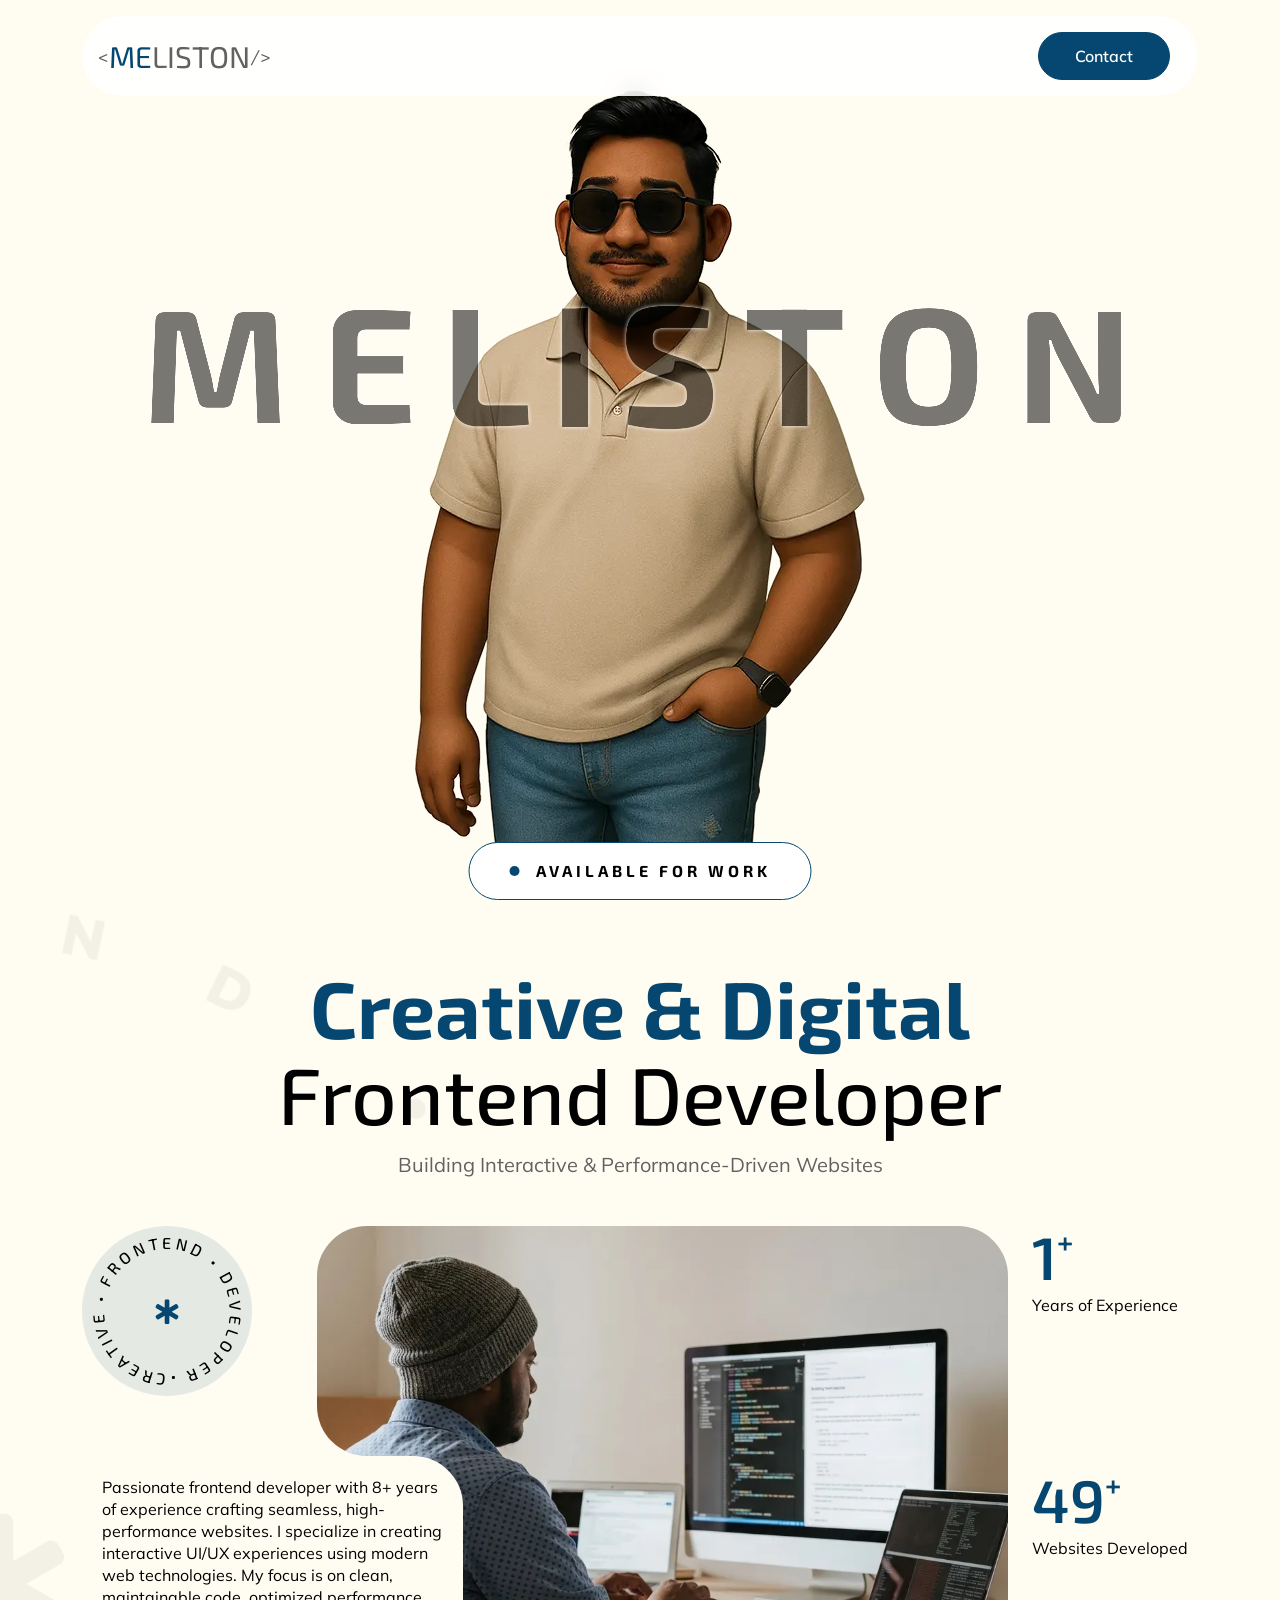
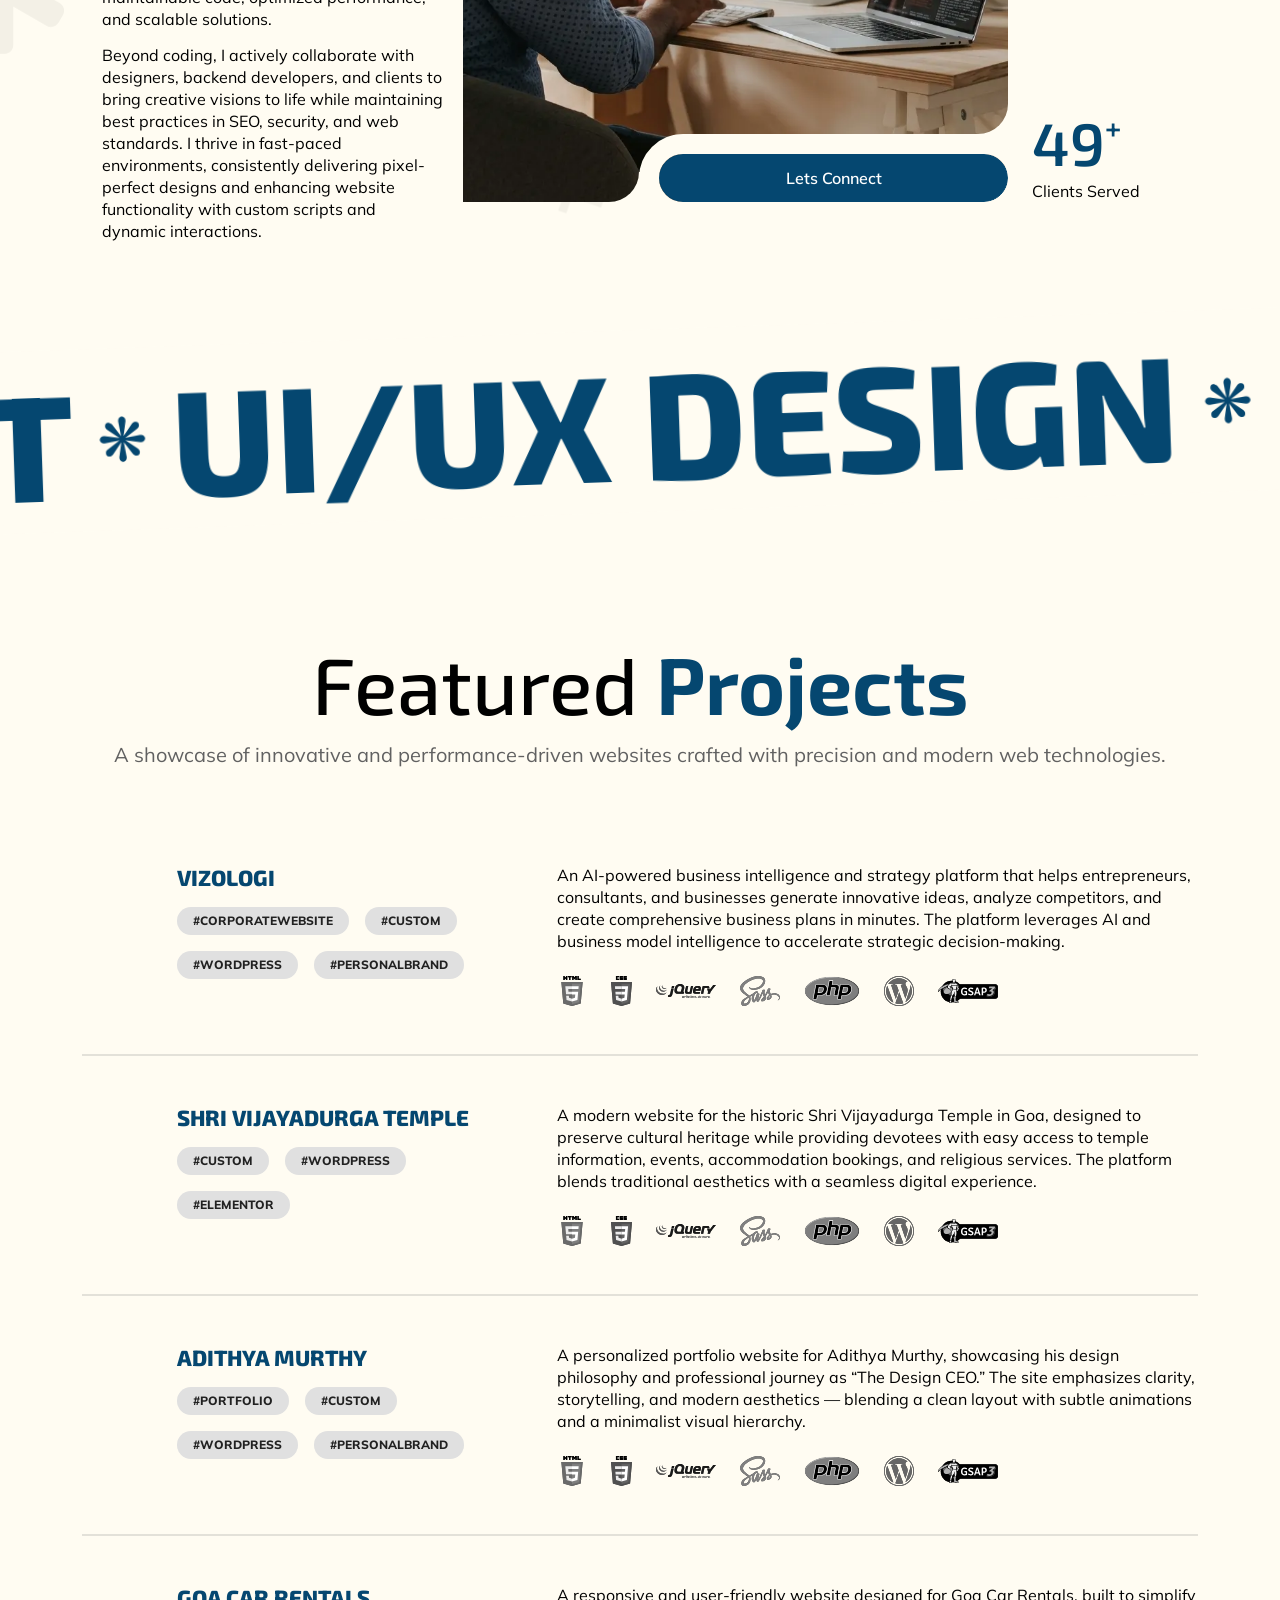
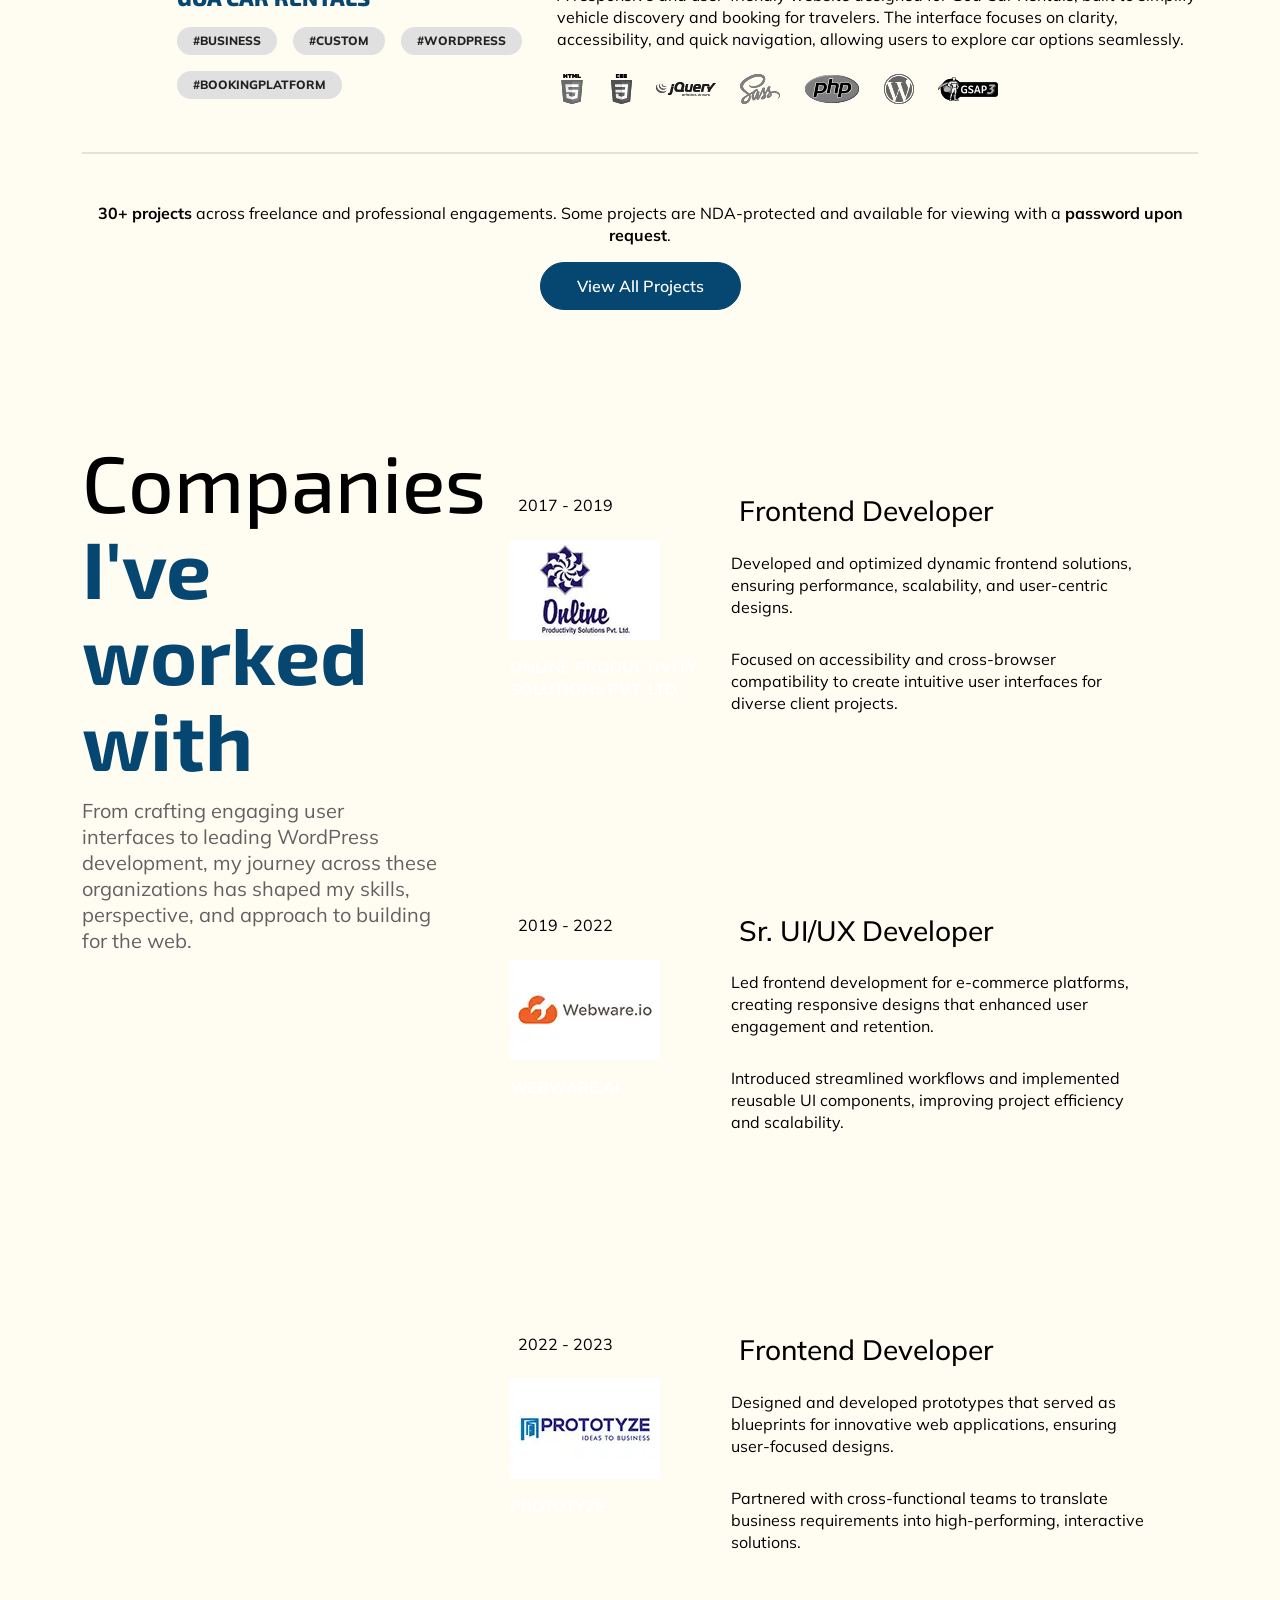
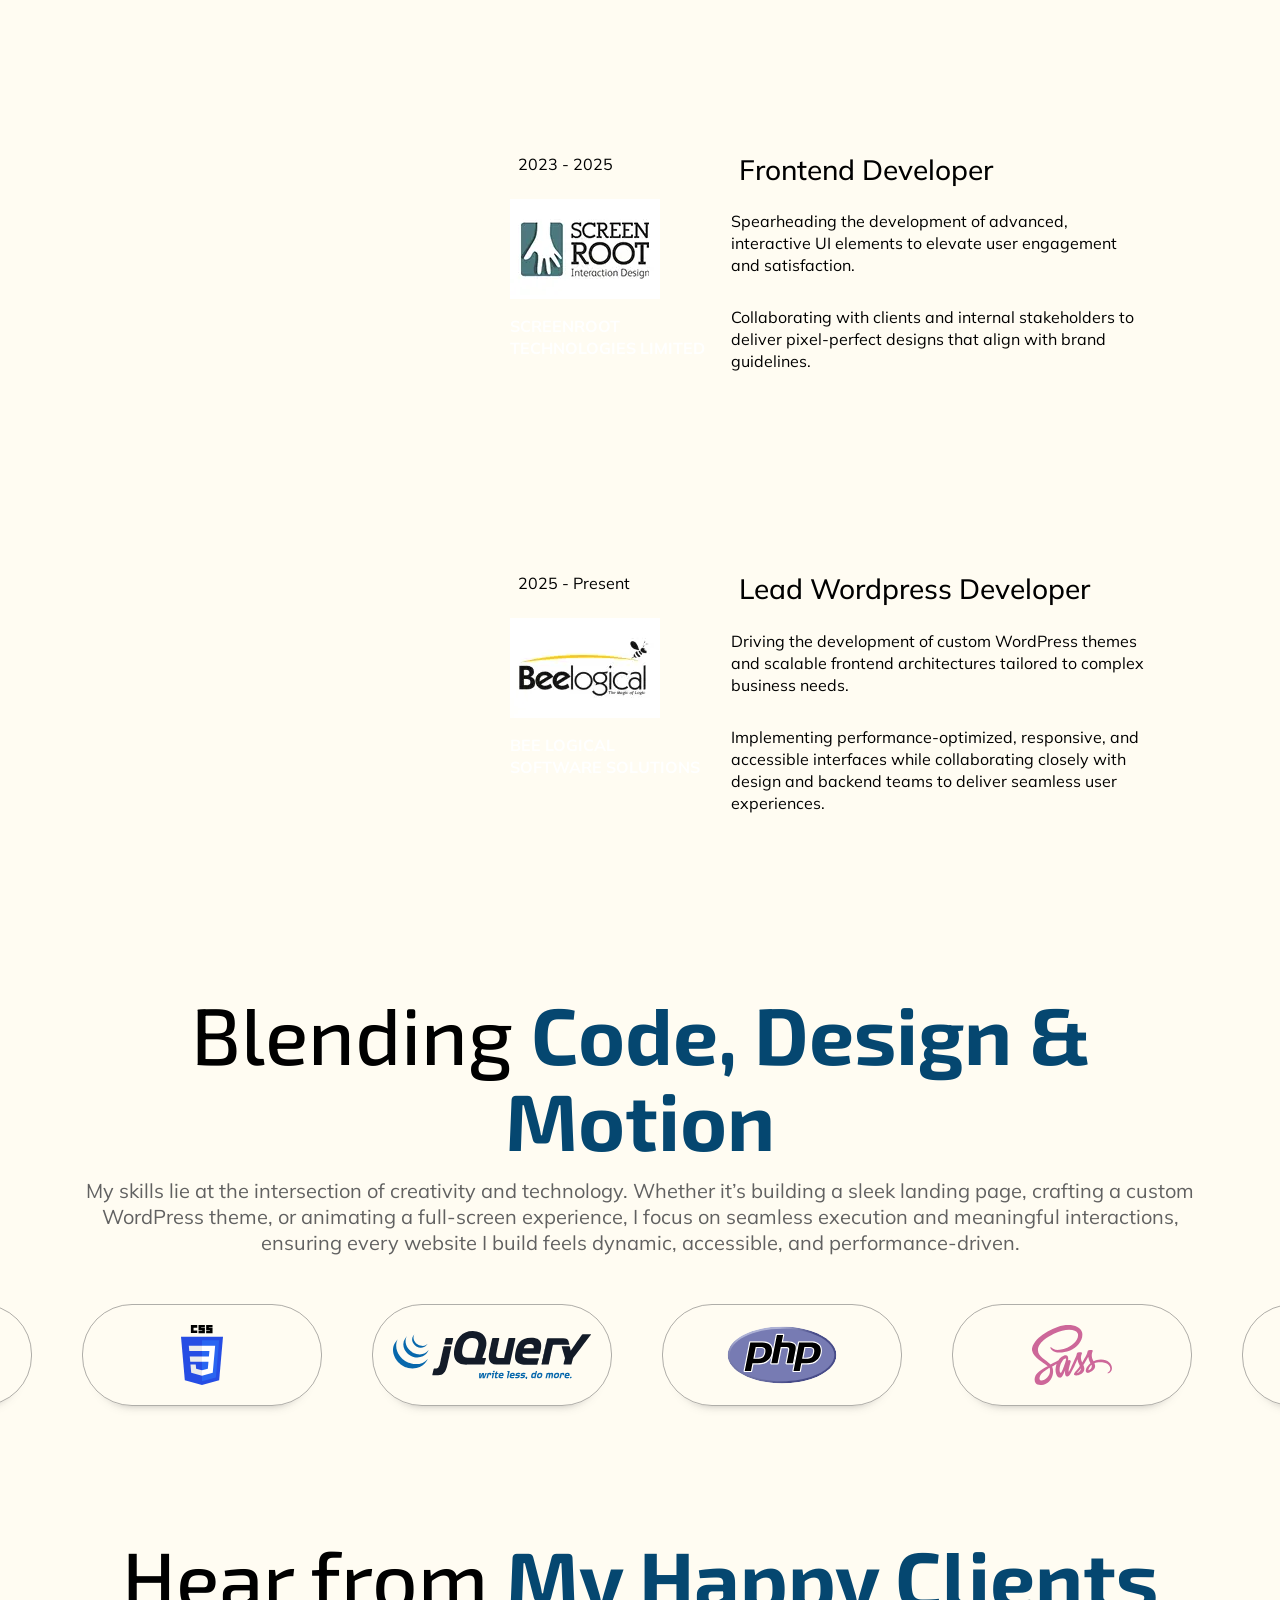
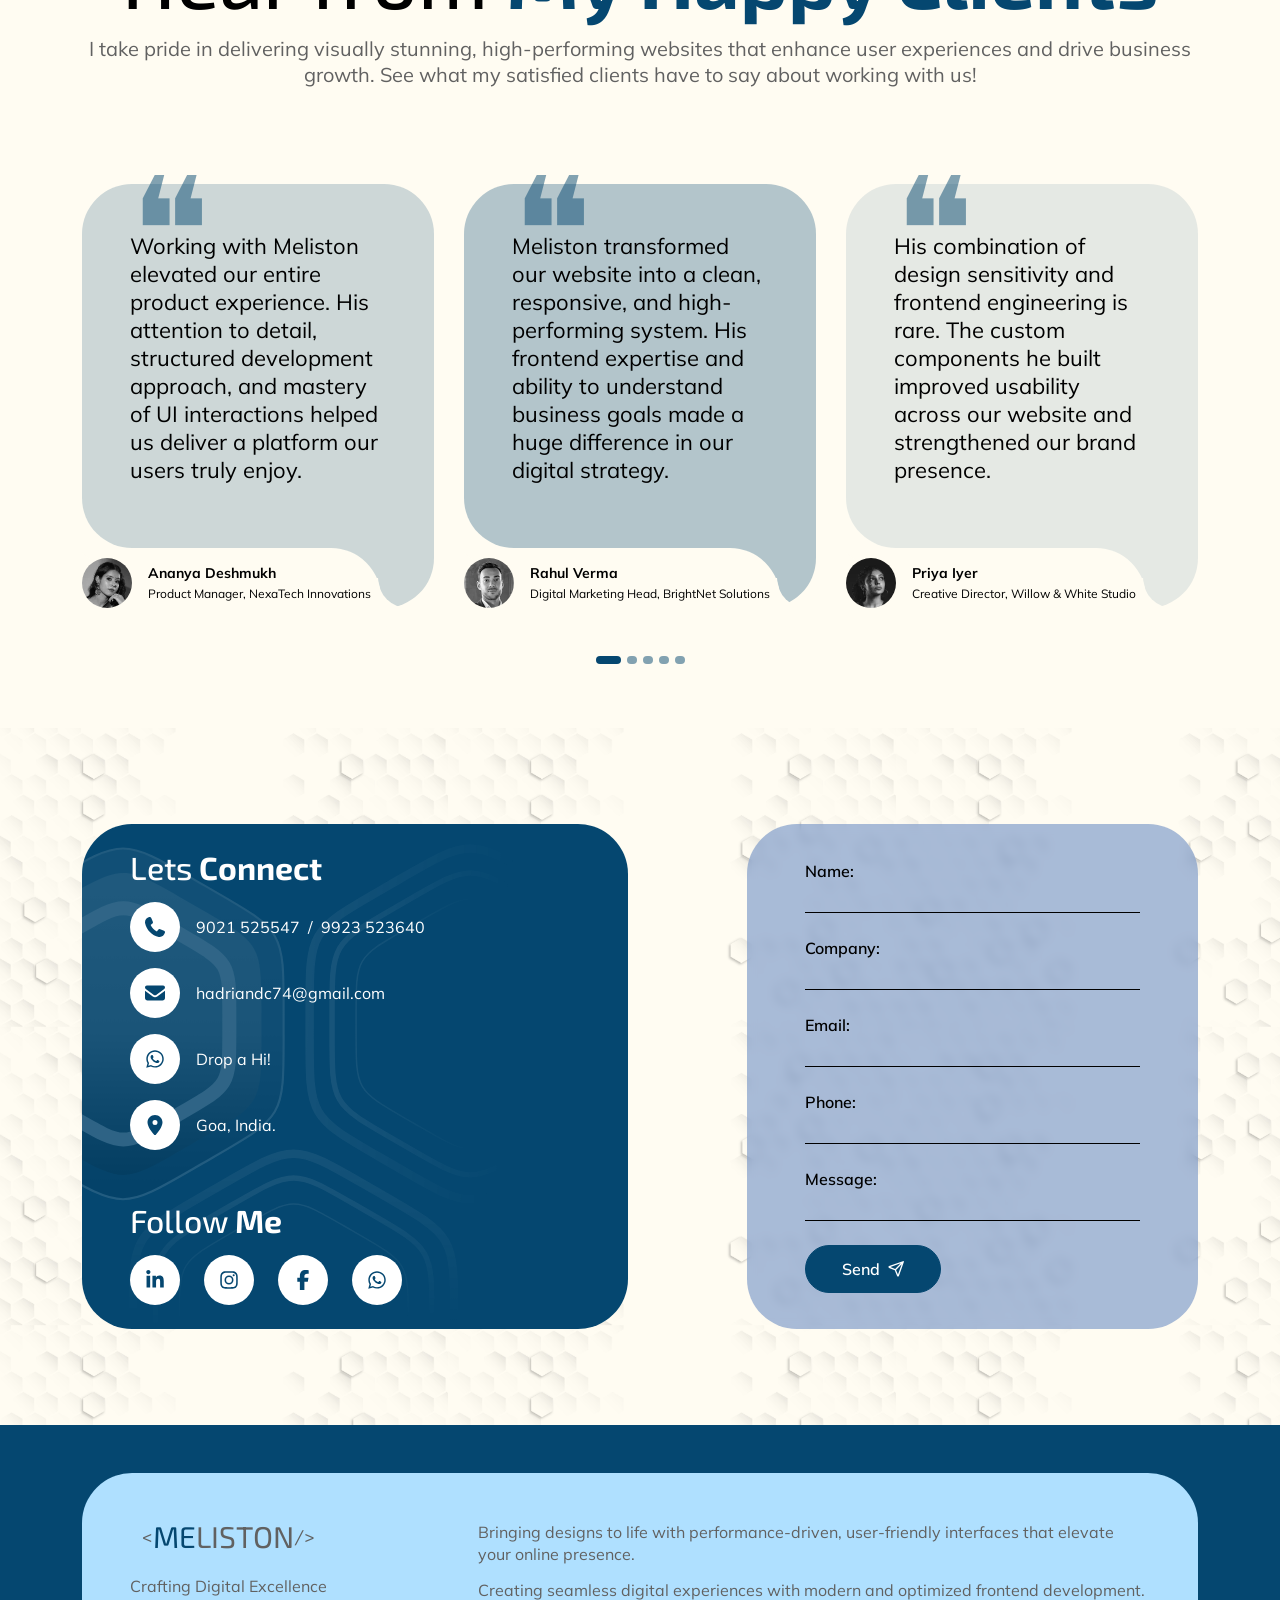
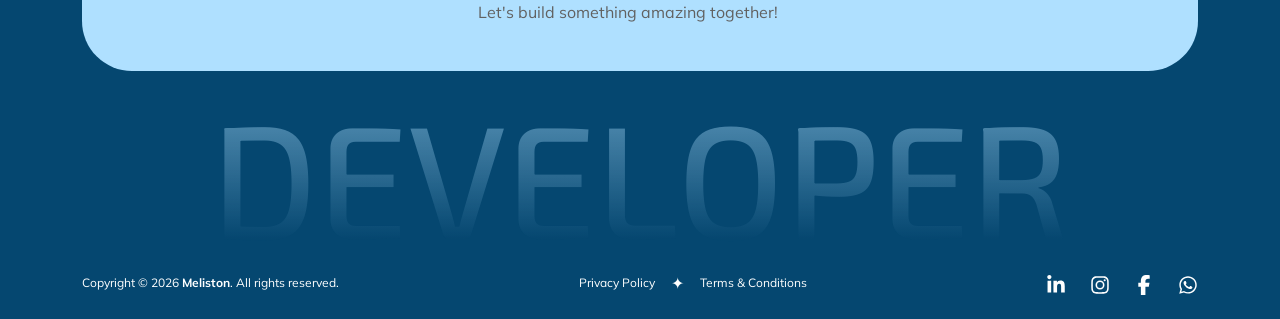
==== commit d02fb8cd: "new section" ====
--- a/index.html
+++ b/index.html
@@ -932,6 +932,148 @@
                 </div>
             </div>
         </section>
+
+        <section class="company-experience py-4 py-lg-5 py-xl-6 overflow-hidden">
+            <div class="container">
+                <div class="row justify-content-between row-gap-4">
+                    <div class="col-12 col-lg-4 col-xxl-5">
+                        <div class="section-heading d-flex flex-column gap-2 gap-lg-3">
+                            <h2>Companies <strong>I've worked with</strong></h2>
+                            <p>From crafting engaging user interfaces to leading WordPress development, my journey across these organizations has shaped my skills, perspective, and approach to building for the web.</p>
+                        </div>
+                    </div>
+                    <div class="col-12 col-lg-8 col-xxl-6">
+                        <div class="experience-cards d-flex flex-column gap-6 gap-lg-8">
+                            <div class="cards p-4 p-lg-5" style="translate: none; rotate: none; scale: none; transform: translate(0px, 0px);">
+                                <div class="row row-gap-3 row-gap-lg-0">
+                                    <div class="col-12 col-lg-4">
+                                        <div class="year-co d-flex flex-column align-items-start gap-3">
+                                            <div class="year p-2">2017 - 2019</div>
+                                            <div class="image">
+                                                <a href="https://opspl.com/" target="_blank" rel="noopener noreferrer" aria-label="Work experience - OPSPL">
+                                                    <img src="images/experience/opspl.webp" alt="Online Productivity Solutions (OPSPL) WordPress development example" width="150" height="100" loading="lazy">
+                                                </a>
+                                            </div>
+                                            <div class="title">
+                                                <a href="https://opspl.com/" target="_blank" rel="noopener noreferrer" aria-label="Work experience - OPSPL">Online Productivity Solutions Pvt. Ltd.</a>
+                                            </div>
+                                        </div>
+                                    </div>
+                                    <div class="col-12 col-lg-8 d-flex flex-column gap-3">
+                                        <div class="content d-flex flex-column gap-2 gap-lg-3 align-items-start">
+                                            <h3 class="d-inline-block p-2">Frontend Developer</h3>
+                                            <p>Developed and optimized dynamic frontend solutions, ensuring performance, scalability, and user-centric designs.</p>
+                                            <p>Focused on accessibility and cross-browser compatibility to create intuitive user interfaces for diverse client projects.</p>
+                                            <!-- <p>Worked closely with backend teams to ensure seamless integration and delivery of projects.</p> -->
+                                        </div>
+                                    </div>
+                                </div>
+                            </div>
+                            <div class="cards p-4 p-lg-5" style="translate: none; rotate: none; scale: none; transform: translate(0px, 0px);">
+                                <div class="row row-gap-3 row-gap-lg-0">
+                                    <div class="col-12 col-lg-4">
+                                        <div class="year-co d-flex flex-column align-items-start gap-3">
+                                            <div class="year p-2">2019 - 2022</div>
+                                            <div class="image">
+                                                <a href="https://www.webware.ai/" target="_blank" rel="noopener noreferrer" aria-label="Work experience - Webware">
+                                                    <img src="images/experience/webware.webp" alt="UI/UX enhancements for Webware.ai dashboard" width="150" height="100" loading="lazy">
+                                                </a>
+                                            </div>
+                                            <div class="title">
+                                                <a href="https://www.webware.ai/" target="_blank" rel="noopener noreferrer" aria-label="Work experience - Webware">Webware.ai</a>
+                                            </div>
+                                        </div>
+                                    </div>
+                                    <div class="col-12 col-lg-8 d-flex flex-column gap-3">
+                                        <div class="content d-flex flex-column gap-2 gap-lg-3 align-items-start">
+                                            <h3 class="d-inline-block p-2">Sr. UI/UX Developer</h3>
+                                            <p>Led frontend development for e-commerce platforms, creating responsive designs that enhanced user engagement and retention.</p>
+                                            <p>Introduced streamlined workflows and implemented reusable UI components, improving project efficiency and scalability.</p>
+                                            <!-- <p>Played a key role in user research and A/B testing to refine designs based on analytics and user feedback.</p> -->
+                                        </div>
+                                    </div>
+                                </div>
+                            </div>
+                            <div class="cards p-4 p-lg-5" style="translate: none; rotate: none; scale: none; transform: translate(0px, 0px);">
+                                <div class="row row-gap-3 row-gap-lg-0">
+                                    <div class="col-12 col-lg-4">
+                                        <div class="year-co d-flex flex-column align-items-start gap-3">
+                                            <div class="year p-2">2022 - 2023</div>
+                                            <div class="image">
+                                                <a href="https://prototyze.com/" target="_blank" rel="noopener noreferrer" aria-label="Work experience - Prototyze">
+                                                    <img src="images/experience/prototyze.webp" alt="Frontend development project from Prototyze" width="150" height="100" loading="lazy">
+                                                </a>
+                                            </div>
+                                            <div class="title">
+                                                <a href="https://prototyze.com/" target="_blank" rel="noopener noreferrer" aria-label="Work experience - Prototyze">Prototyze</a>
+                                            </div>
+                                        </div>
+                                    </div>
+                                    <div class="col-12 col-lg-8 d-flex flex-column gap-3">
+                                        <div class="content d-flex flex-column gap-2 gap-lg-3 align-items-start">
+                                            <h3 class="d-inline-block p-2">Frontend Developer</h3>
+                                            <p>Designed and developed prototypes that served as blueprints for innovative web applications, ensuring user-focused designs.</p>
+                                            <p>Partnered with cross-functional teams to translate business requirements into high-performing, interactive solutions.</p>
+                                            <!-- <p>Utilized the latest technologies, keeping projects aligned with modern trends and development standards.</p> -->
+                                        </div>
+                                    </div>
+                                </div>
+                            </div>
+                            <div class="cards p-4 p-lg-5" style="translate: none; rotate: none; scale: none; transform: translate(0px, 0px);">
+                                <div class="row row-gap-3 row-gap-lg-0">
+                                    <div class="col-12 col-lg-4">
+                                        <div class="year-co d-flex flex-column align-items-start gap-3">
+                                            <div class="year p-2">2023 - 2025</div>
+                                            <div class="image">
+                                                <a href="https://screenroot.com/" target="_blank" rel="noopener noreferrer" aria-label="Work experience - ScreenRoot">
+                                                    <img src="images/experience/screenroot.webp" alt="Screenshot of ScreenRoot's project by Meliston Costa" width="150" height="100" loading="lazy">
+                                                </a>
+                                            </div>
+                                            <div class="title">
+                                                <a href="https://screenroot.com/" target="_blank" rel="noopener noreferrer" aria-label="Work experience - ScreenRoot">ScreenRoot Technologies Limited</a>
+                                            </div>
+                                        </div>
+                                    </div>
+                                    <div class="col-12 col-lg-8 d-flex flex-column gap-3">
+                                        <div class="content d-flex flex-column gap-2 gap-lg-3 align-items-start">
+                                            <h3 class="d-inline-block p-2">Frontend Developer</h3>
+                                            <p>Spearheading the development of advanced, interactive UI elements to elevate user engagement and satisfaction.</p>
+                                            <p>Collaborating with clients and internal stakeholders to deliver pixel-perfect designs that align with brand guidelines.</p>
+                                            <!-- <p>Continuously improving frontend performance, ensuring seamless usability across devices and platforms.</p> -->
+                                        </div>
+                                    </div>
+                                </div>
+                            </div>
+                            <div class="cards p-4 p-lg-5" style="translate: none; rotate: none; scale: none; transform: translate(0px, 0px);">
+                                <div class="row row-gap-3 row-gap-lg-0">
+                                    <div class="col-12 col-lg-4">
+                                        <div class="year-co d-flex flex-column align-items-start gap-3">
+                                            <div class="year p-2">2025 - Present</div>
+                                            <div class="image">
+                                                <a href="https://bee-logical.com/" target="_blank" rel="noopener noreferrer" aria-label="Work experience - Bee Logical">
+                                                    <img src="images/experience/beelogical.webp" alt="Screenshot of Bee Logical's project by Meliston Costa" width="150" height="100" loading="lazy">
+                                                </a>
+                                            </div>
+                                            <div class="title">
+                                                <a href="https://bee-logical.com/" target="_blank" rel="noopener noreferrer" aria-label="Work experience - Bee Logical">Bee Logical Software Solutions</a>
+                                            </div>
+                                        </div>
+                                    </div>
+                                    <div class="col-12 col-lg-8 d-flex flex-column gap-3">
+                                        <div class="content d-flex flex-column gap-2 gap-lg-3 align-items-start">
+                                            <h3 class="d-inline-block p-2">Lead Wordpress Developer</h3>
+                                            <p>Driving the development of custom WordPress themes and scalable frontend architectures tailored to complex business needs.</p>
+                                            <p>Implementing performance-optimized, responsive, and accessible interfaces while collaborating closely with design and backend teams to deliver seamless user experiences.</p>
+                                        </div>
+                                    </div>
+                                </div>
+                            </div>
+                        </div>
+                    </div>
+                </div>
+            </div>
+            
+        </section>
     
         <section class="skills py-4 py-lg-5 py-xl-6 overflow-hidden" id="skills" aria-label="Meliston - skills slider">
             <div class="container">
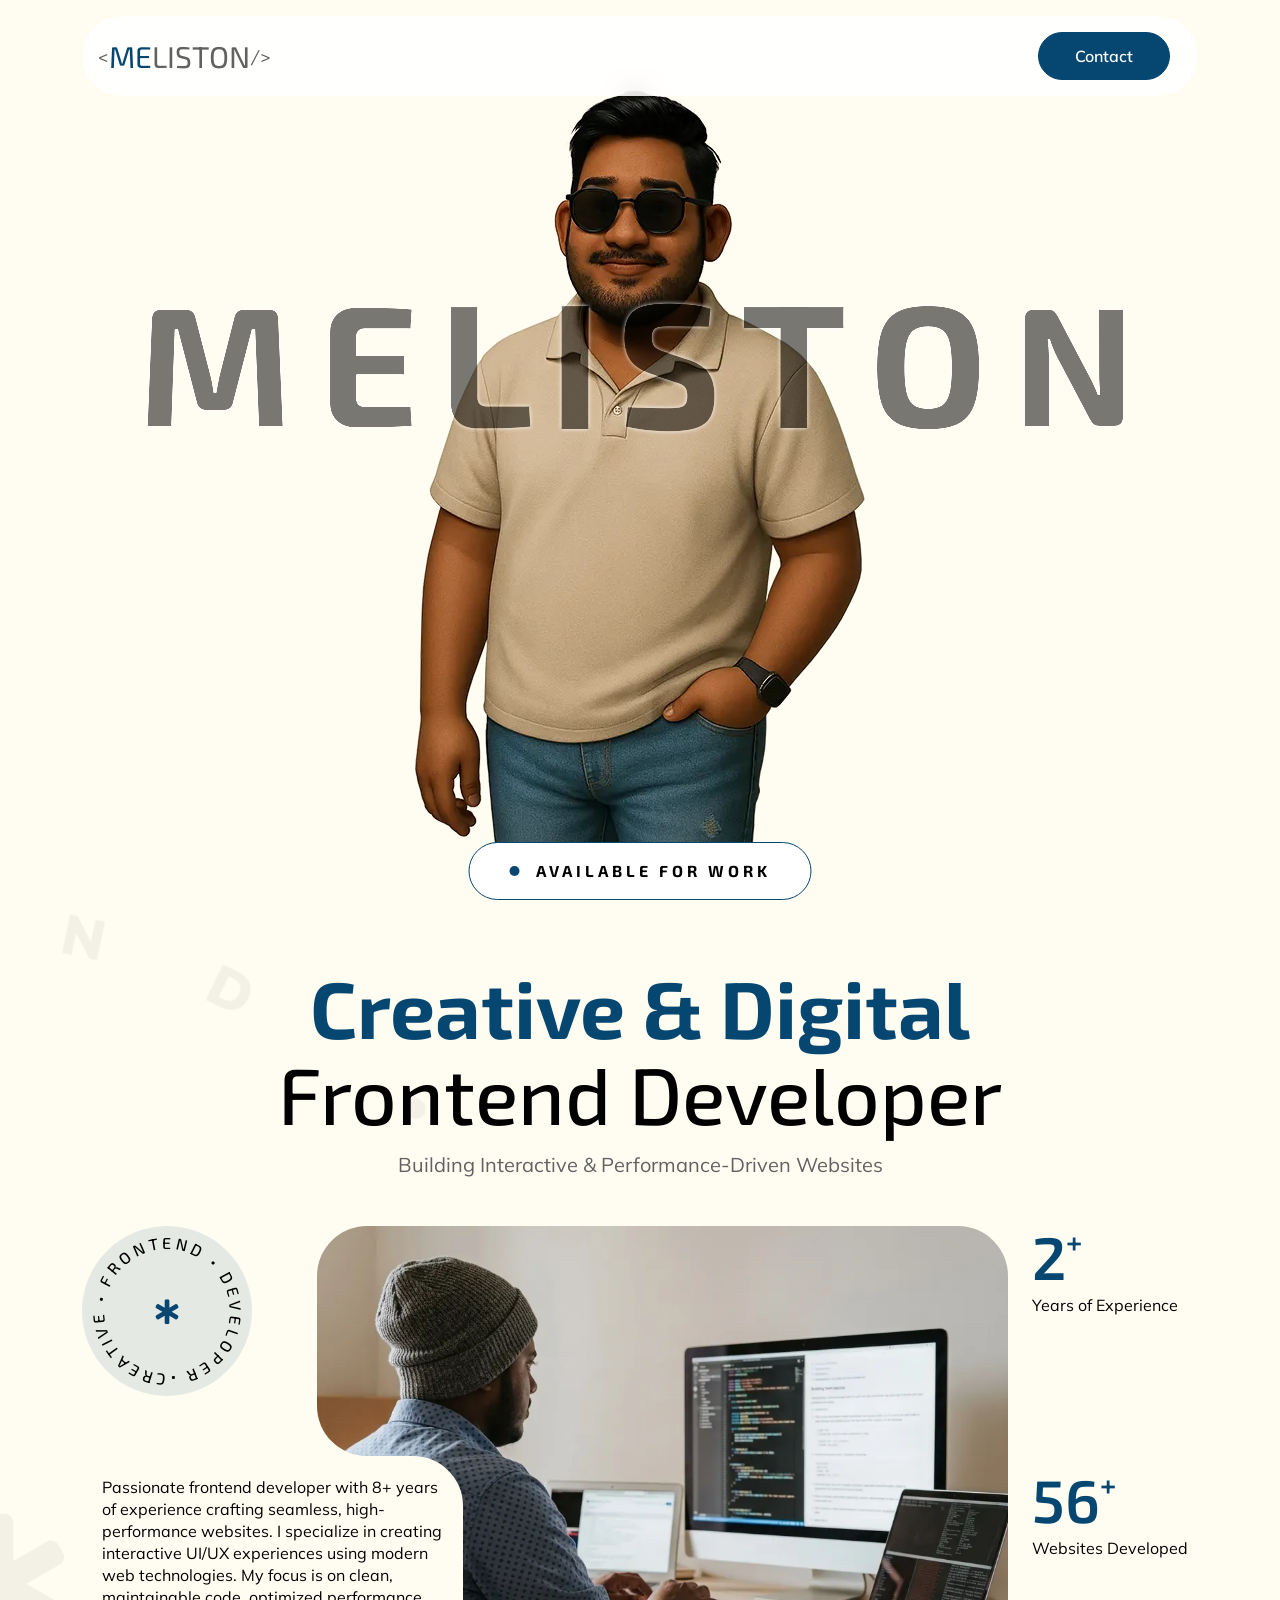
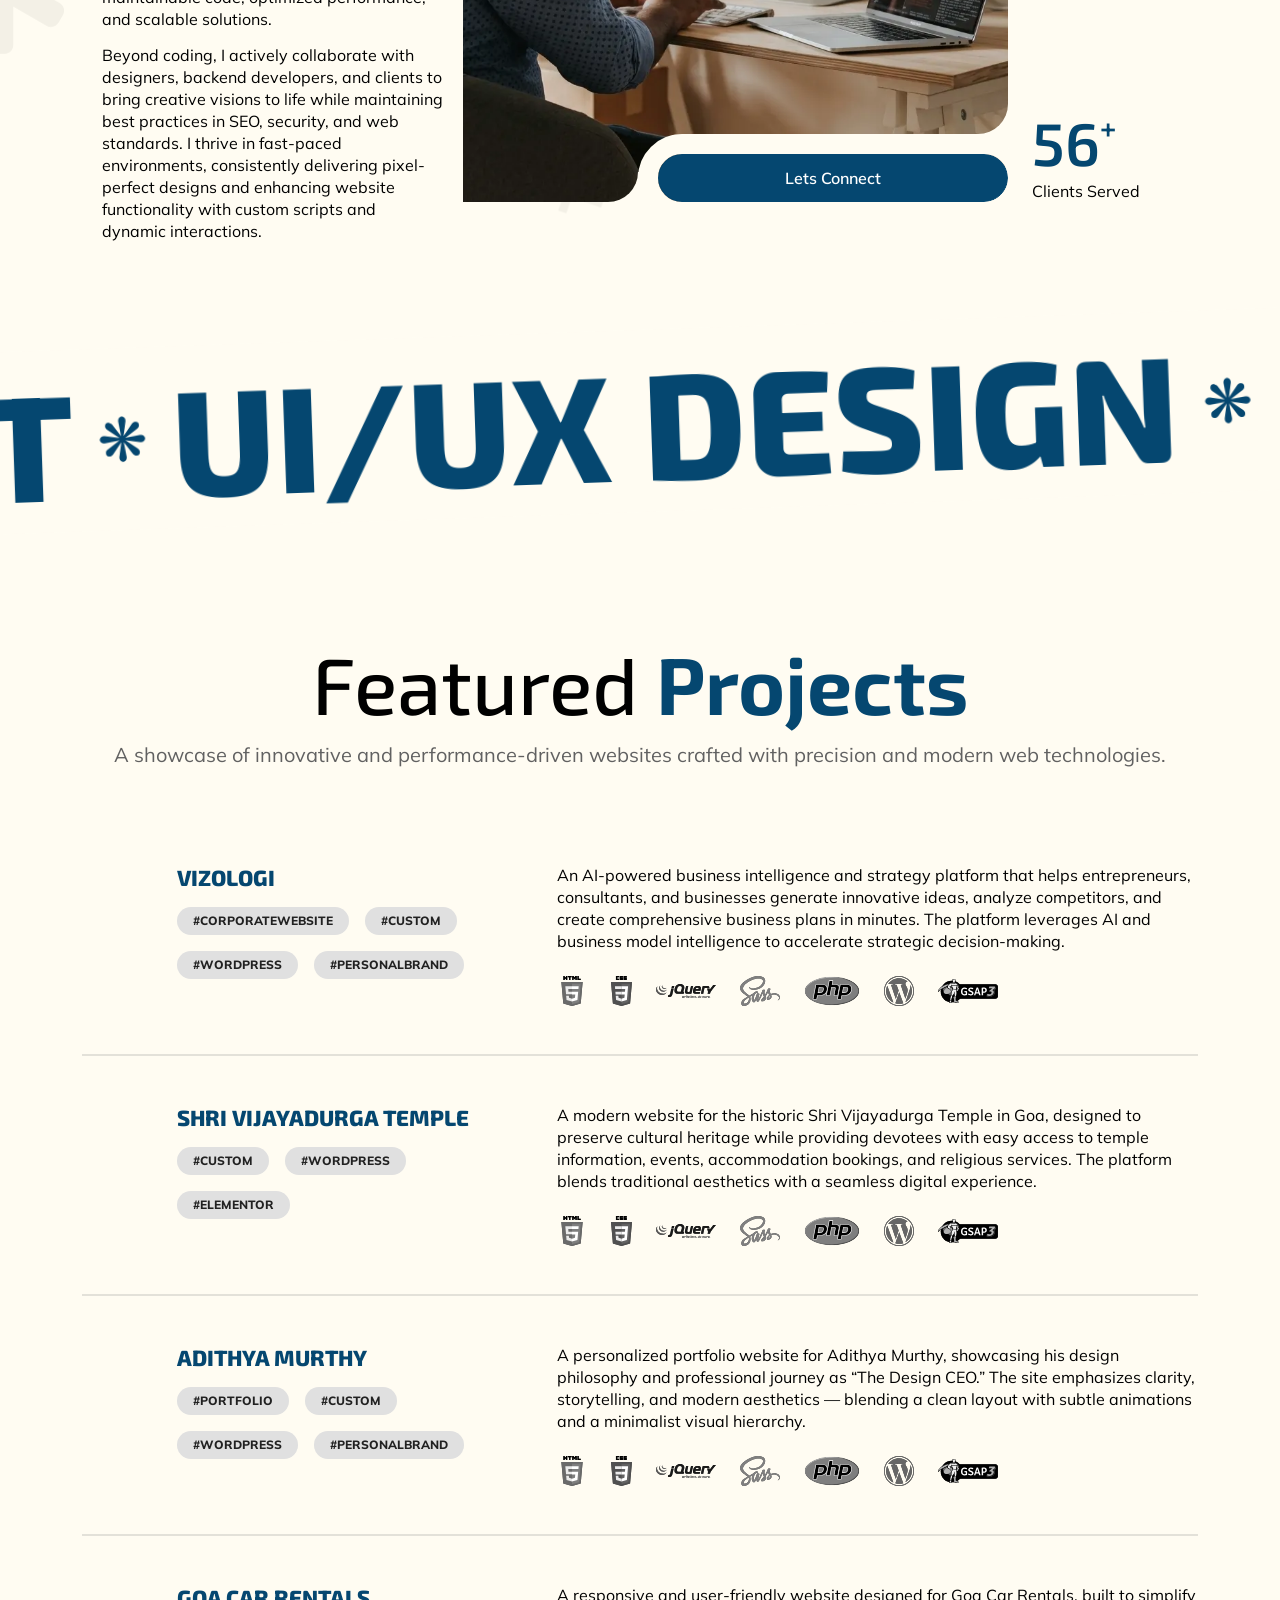
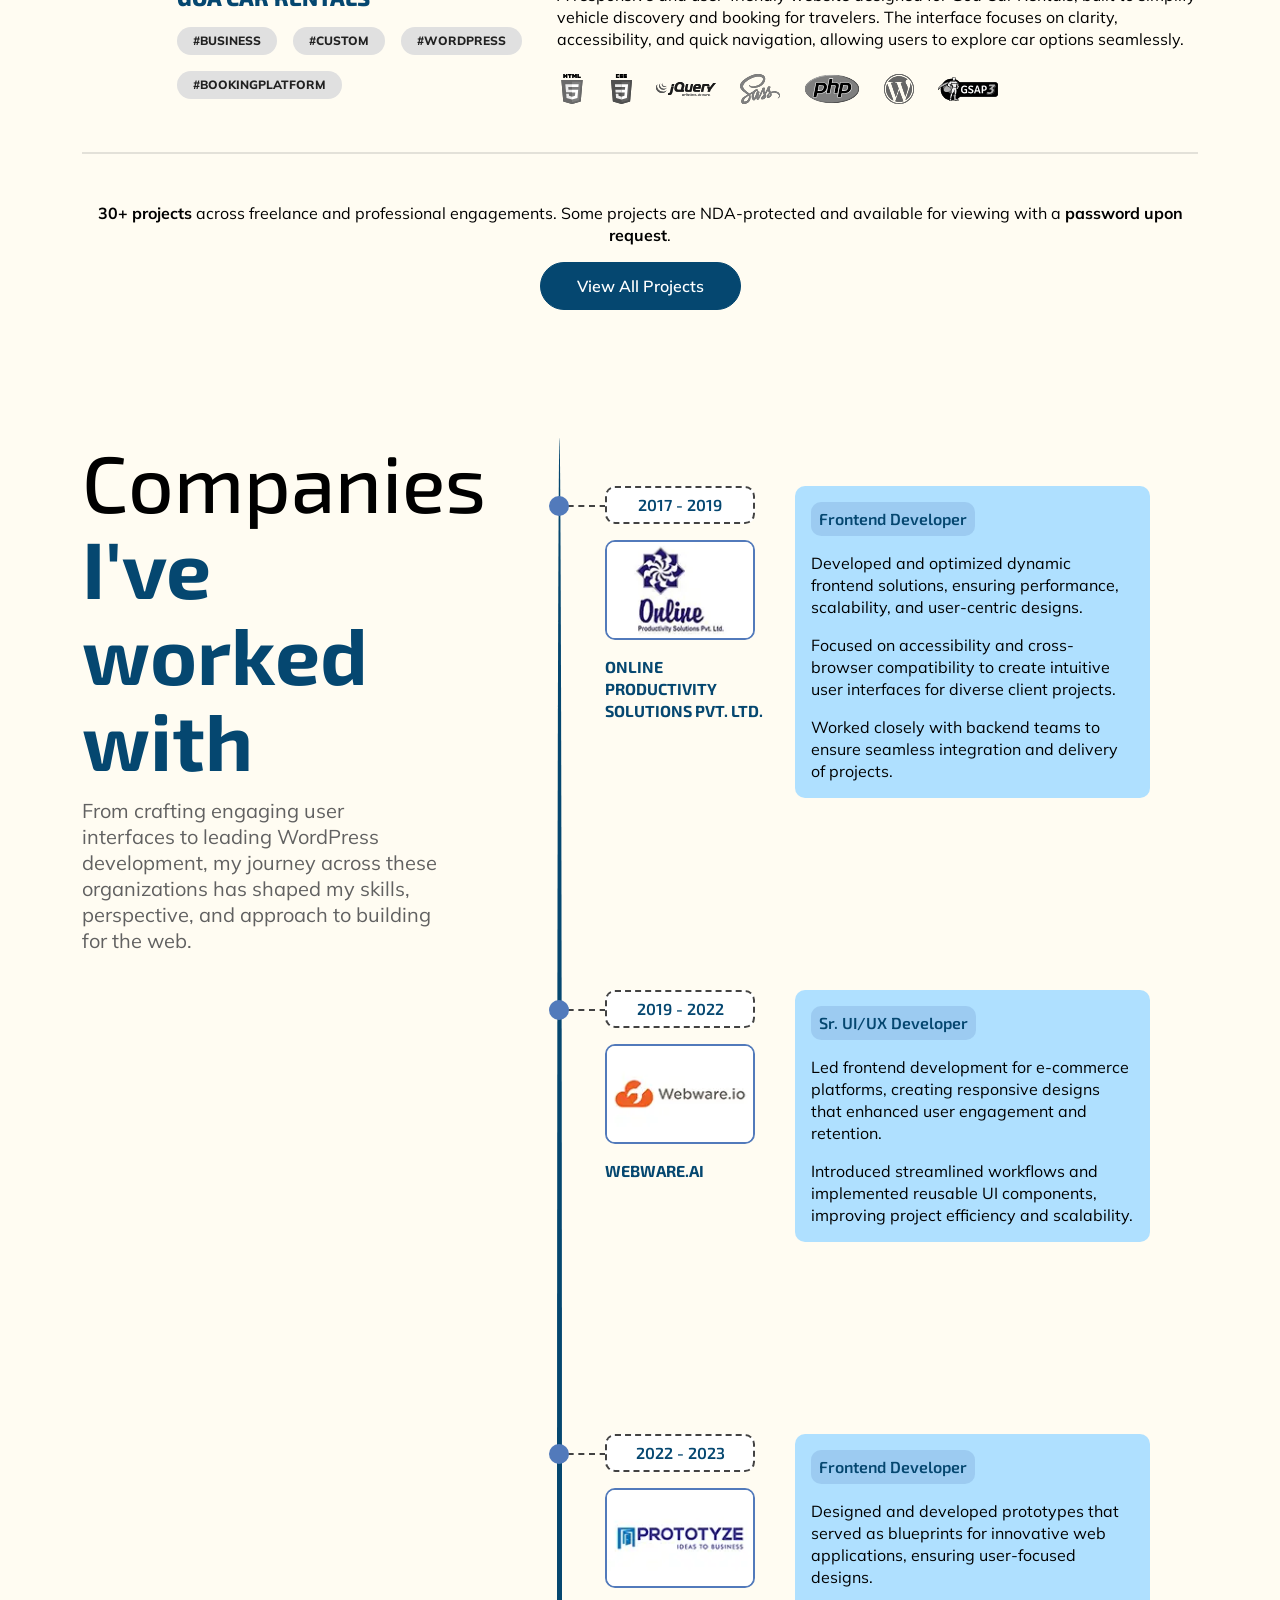
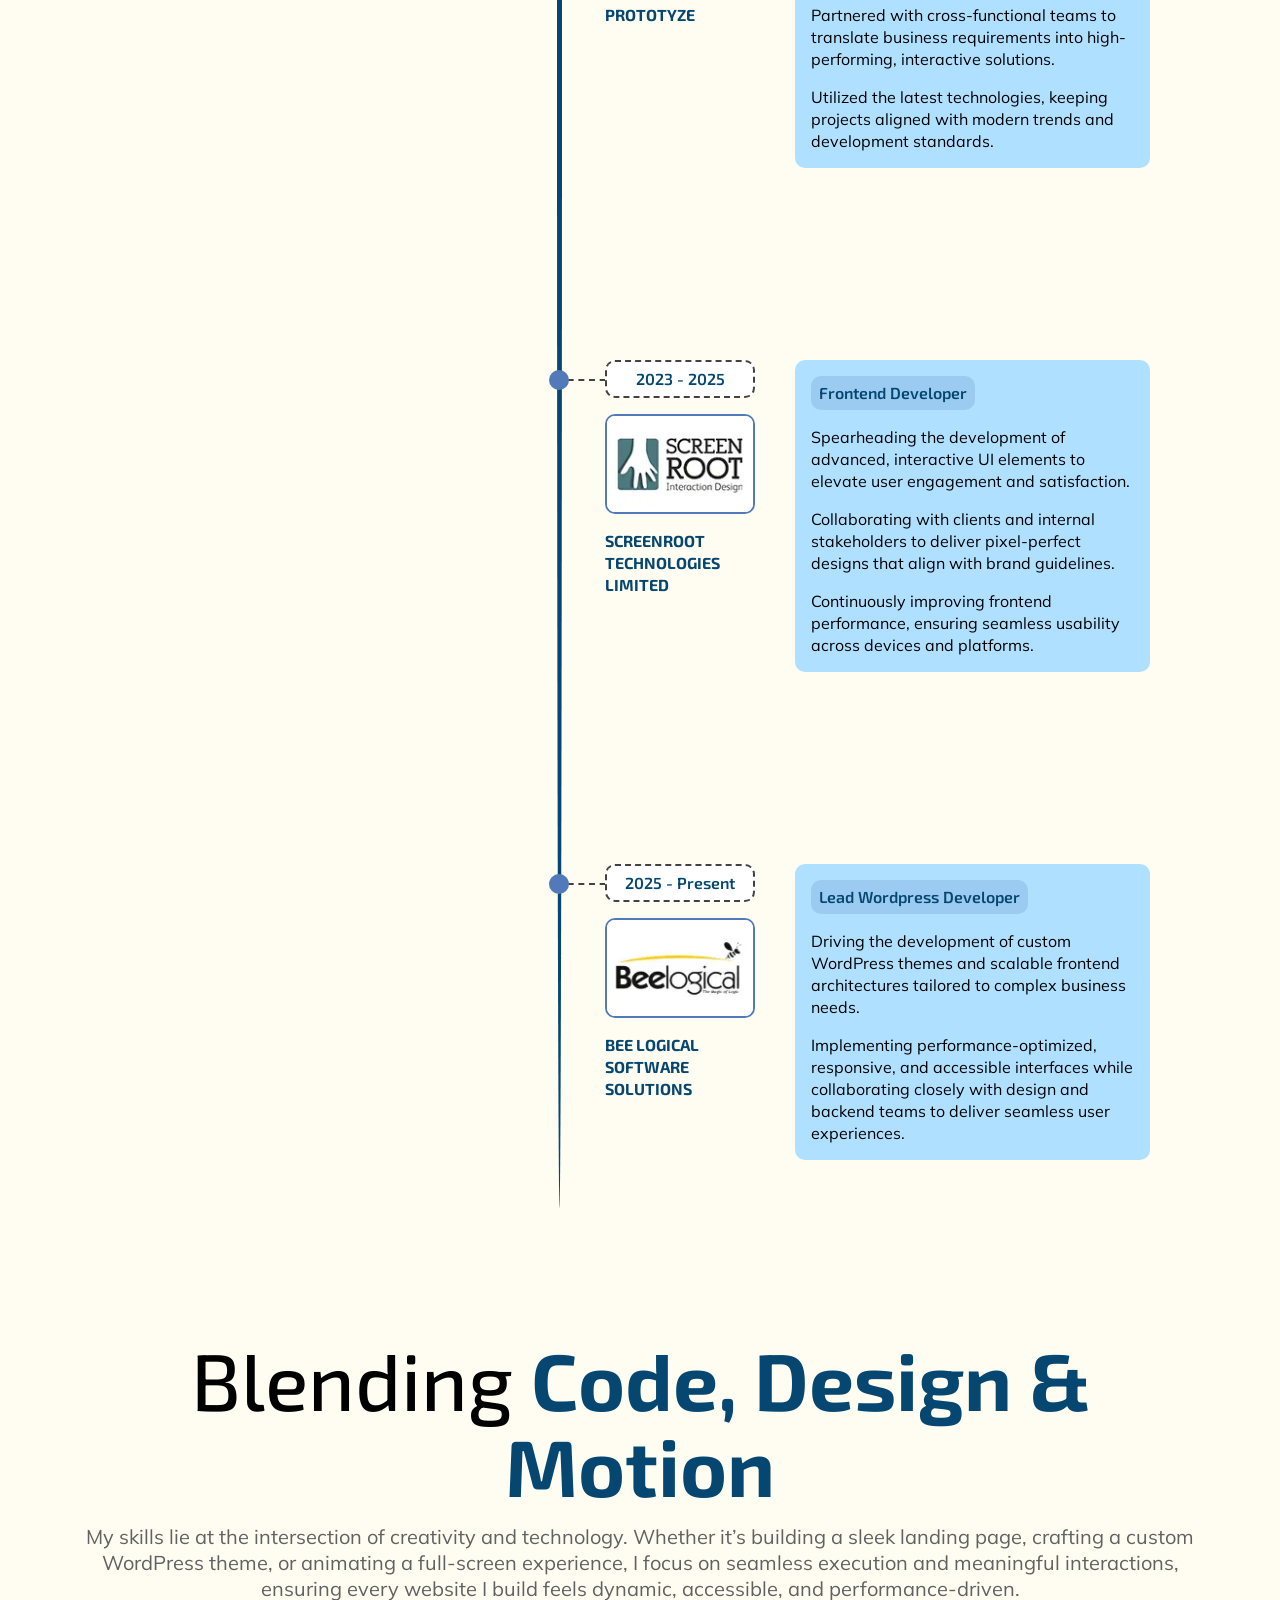
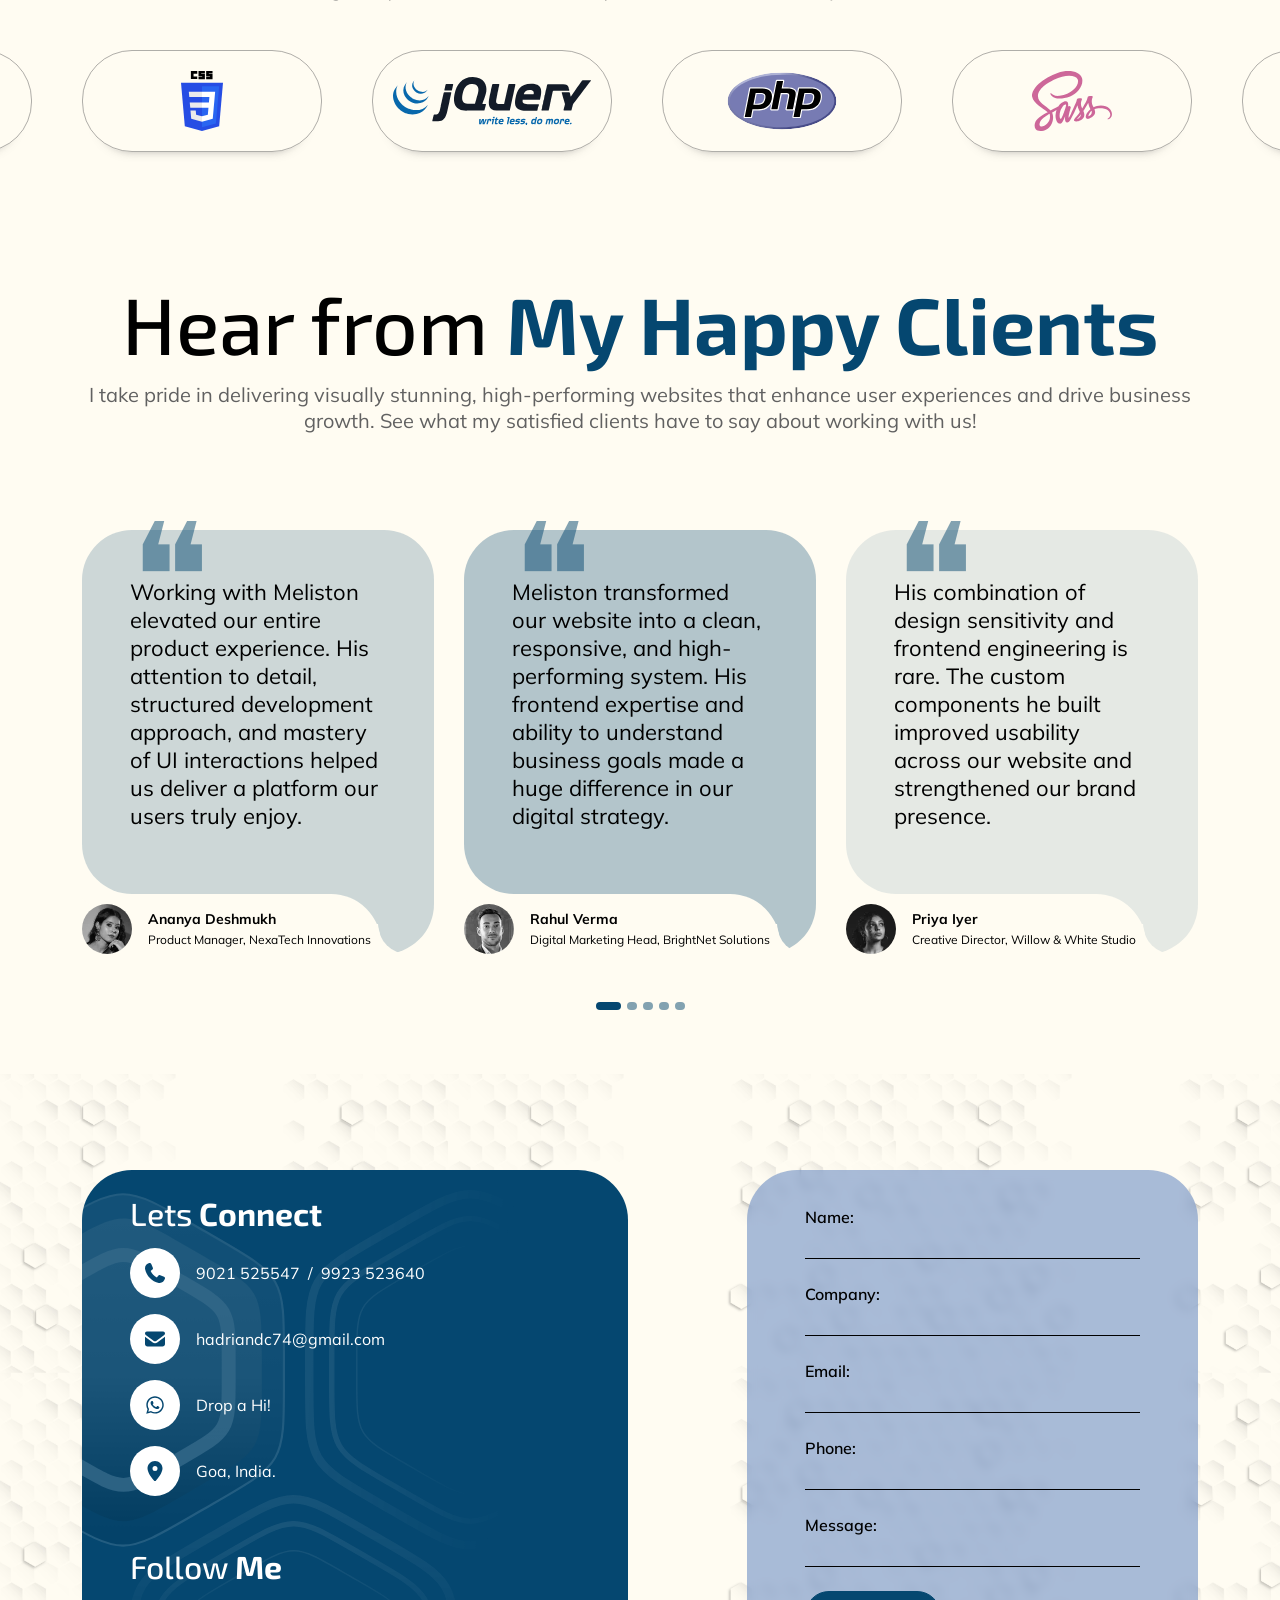
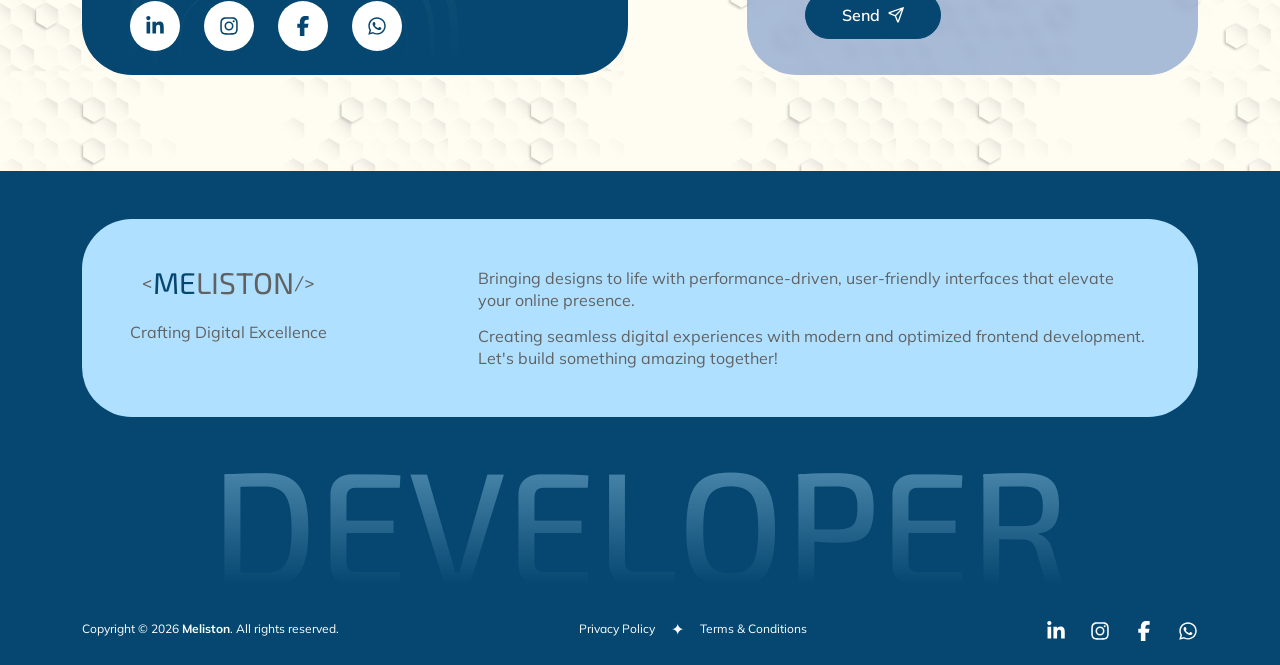
==== commit a2a1c279: "section updated" ====
--- a/index.html
+++ b/index.html
@@ -933,7 +933,7 @@
             </div>
         </section>
 
-        <section class="company-experience py-4 py-lg-5 py-xl-6 overflow-hidden">
+        <section class="experience py-4 py-lg-5 py-xl-6">
             <div class="container">
                 <div class="row justify-content-between row-gap-4">
                     <div class="col-12 col-lg-4 col-xxl-5">
@@ -942,13 +942,17 @@
                             <p>From crafting engaging user interfaces to leading WordPress development, my journey across these organizations has shaped my skills, perspective, and approach to building for the web.</p>
                         </div>
                     </div>
-                    <div class="col-12 col-lg-8 col-xxl-6">
-                        <div class="experience-cards d-flex flex-column gap-6 gap-lg-8">
-                            <div class="cards p-4 p-lg-5" style="translate: none; rotate: none; scale: none; transform: translate(0px, 0px);">
+                    <div class="col-12 col-lg-7 col-xxl-6">
+                        <div class="experience-cards d-flex flex-column gap-6 gap-lg-8 position-relative">
+                            <div class="cards p-4 p-lg-5 position-relative z-2">
+                                <div class="ripple-effect">
+                                    <div class="ripple-me"></div>
+                                    <div class="ripple-me"></div>
+                                </div>
                                 <div class="row row-gap-3 row-gap-lg-0">
                                     <div class="col-12 col-lg-4">
                                         <div class="year-co d-flex flex-column align-items-start gap-3">
-                                            <div class="year p-2">2017 - 2019</div>
+                                            <div class="year p-2 text-center">2017 - 2019</div>
                                             <div class="image">
                                                 <a href="https://opspl.com/" target="_blank" rel="noopener noreferrer" aria-label="Work experience - OPSPL">
                                                     <img src="images/experience/opspl.webp" alt="Online Productivity Solutions (OPSPL) WordPress development example" width="150" height="100" loading="lazy">
@@ -960,20 +964,24 @@
                                         </div>
                                     </div>
                                     <div class="col-12 col-lg-8 d-flex flex-column gap-3">
-                                        <div class="content d-flex flex-column gap-2 gap-lg-3 align-items-start">
+                                        <div class="content d-flex flex-column gap-2 gap-lg-3 align-items-start p-3">
                                             <h3 class="d-inline-block p-2">Frontend Developer</h3>
                                             <p>Developed and optimized dynamic frontend solutions, ensuring performance, scalability, and user-centric designs.</p>
                                             <p>Focused on accessibility and cross-browser compatibility to create intuitive user interfaces for diverse client projects.</p>
-                                            <!-- <p>Worked closely with backend teams to ensure seamless integration and delivery of projects.</p> -->
+                                            <p>Worked closely with backend teams to ensure seamless integration and delivery of projects.</p>
                                         </div>
                                     </div>
                                 </div>
                             </div>
-                            <div class="cards p-4 p-lg-5" style="translate: none; rotate: none; scale: none; transform: translate(0px, 0px);">
+                            <div class="cards p-4 p-lg-5 position-relative z-2">
+                                <div class="ripple-effect">
+                                    <div class="ripple-me"></div>
+                                    <div class="ripple-me"></div>
+                                </div>
                                 <div class="row row-gap-3 row-gap-lg-0">
                                     <div class="col-12 col-lg-4">
                                         <div class="year-co d-flex flex-column align-items-start gap-3">
-                                            <div class="year p-2">2019 - 2022</div>
+                                            <div class="year p-2 text-center">2019 - 2022</div>
                                             <div class="image">
                                                 <a href="https://www.webware.ai/" target="_blank" rel="noopener noreferrer" aria-label="Work experience - Webware">
                                                     <img src="images/experience/webware.webp" alt="UI/UX enhancements for Webware.ai dashboard" width="150" height="100" loading="lazy">
@@ -985,20 +993,23 @@
                                         </div>
                                     </div>
                                     <div class="col-12 col-lg-8 d-flex flex-column gap-3">
-                                        <div class="content d-flex flex-column gap-2 gap-lg-3 align-items-start">
+                                        <div class="content d-flex flex-column gap-2 gap-lg-3 align-items-start p-3">
                                             <h3 class="d-inline-block p-2">Sr. UI/UX Developer</h3>
                                             <p>Led frontend development for e-commerce platforms, creating responsive designs that enhanced user engagement and retention.</p>
                                             <p>Introduced streamlined workflows and implemented reusable UI components, improving project efficiency and scalability.</p>
-                                            <!-- <p>Played a key role in user research and A/B testing to refine designs based on analytics and user feedback.</p> -->
                                         </div>
                                     </div>
                                 </div>
                             </div>
-                            <div class="cards p-4 p-lg-5" style="translate: none; rotate: none; scale: none; transform: translate(0px, 0px);">
+                            <div class="cards p-4 p-lg-5 position-relative z-2">
+                                <div class="ripple-effect">
+                                    <div class="ripple-me"></div>
+                                    <div class="ripple-me"></div>
+                                </div>
                                 <div class="row row-gap-3 row-gap-lg-0">
                                     <div class="col-12 col-lg-4">
                                         <div class="year-co d-flex flex-column align-items-start gap-3">
-                                            <div class="year p-2">2022 - 2023</div>
+                                            <div class="year p-2 text-center">2022 - 2023</div>
                                             <div class="image">
                                                 <a href="https://prototyze.com/" target="_blank" rel="noopener noreferrer" aria-label="Work experience - Prototyze">
                                                     <img src="images/experience/prototyze.webp" alt="Frontend development project from Prototyze" width="150" height="100" loading="lazy">
@@ -1010,20 +1021,24 @@
                                         </div>
                                     </div>
                                     <div class="col-12 col-lg-8 d-flex flex-column gap-3">
-                                        <div class="content d-flex flex-column gap-2 gap-lg-3 align-items-start">
+                                        <div class="content d-flex flex-column gap-2 gap-lg-3 align-items-start p-3">
                                             <h3 class="d-inline-block p-2">Frontend Developer</h3>
                                             <p>Designed and developed prototypes that served as blueprints for innovative web applications, ensuring user-focused designs.</p>
                                             <p>Partnered with cross-functional teams to translate business requirements into high-performing, interactive solutions.</p>
-                                            <!-- <p>Utilized the latest technologies, keeping projects aligned with modern trends and development standards.</p> -->
+                                            <p>Utilized the latest technologies, keeping projects aligned with modern trends and development standards.</p>
                                         </div>
                                     </div>
                                 </div>
                             </div>
-                            <div class="cards p-4 p-lg-5" style="translate: none; rotate: none; scale: none; transform: translate(0px, 0px);">
+                            <div class="cards p-4 p-lg-5 position-relative z-2">
+                                <div class="ripple-effect">
+                                    <div class="ripple-me"></div>
+                                    <div class="ripple-me"></div>
+                                </div>
                                 <div class="row row-gap-3 row-gap-lg-0">
                                     <div class="col-12 col-lg-4">
                                         <div class="year-co d-flex flex-column align-items-start gap-3">
-                                            <div class="year p-2">2023 - 2025</div>
+                                            <div class="year p-2 text-center">2023 - 2025</div>
                                             <div class="image">
                                                 <a href="https://screenroot.com/" target="_blank" rel="noopener noreferrer" aria-label="Work experience - ScreenRoot">
                                                     <img src="images/experience/screenroot.webp" alt="Screenshot of ScreenRoot's project by Meliston Costa" width="150" height="100" loading="lazy">
@@ -1035,20 +1050,24 @@
                                         </div>
                                     </div>
                                     <div class="col-12 col-lg-8 d-flex flex-column gap-3">
-                                        <div class="content d-flex flex-column gap-2 gap-lg-3 align-items-start">
+                                        <div class="content d-flex flex-column gap-2 gap-lg-3 align-items-start p-3">
                                             <h3 class="d-inline-block p-2">Frontend Developer</h3>
                                             <p>Spearheading the development of advanced, interactive UI elements to elevate user engagement and satisfaction.</p>
                                             <p>Collaborating with clients and internal stakeholders to deliver pixel-perfect designs that align with brand guidelines.</p>
-                                            <!-- <p>Continuously improving frontend performance, ensuring seamless usability across devices and platforms.</p> -->
+                                            <p>Continuously improving frontend performance, ensuring seamless usability across devices and platforms.</p>
                                         </div>
                                     </div>
                                 </div>
                             </div>
-                            <div class="cards p-4 p-lg-5" style="translate: none; rotate: none; scale: none; transform: translate(0px, 0px);">
+                            <div class="cards p-4 p-lg-5 position-relative z-2">
+                                <div class="ripple-effect">
+                                    <div class="ripple-me"></div>
+                                    <div class="ripple-me"></div>
+                                </div>
                                 <div class="row row-gap-3 row-gap-lg-0">
                                     <div class="col-12 col-lg-4">
                                         <div class="year-co d-flex flex-column align-items-start gap-3">
-                                            <div class="year p-2">2025 - Present</div>
+                                            <div class="year p-2 text-center">2025 - Present</div>
                                             <div class="image">
                                                 <a href="https://bee-logical.com/" target="_blank" rel="noopener noreferrer" aria-label="Work experience - Bee Logical">
                                                     <img src="images/experience/beelogical.webp" alt="Screenshot of Bee Logical's project by Meliston Costa" width="150" height="100" loading="lazy">
@@ -1060,7 +1079,7 @@
                                         </div>
                                     </div>
                                     <div class="col-12 col-lg-8 d-flex flex-column gap-3">
-                                        <div class="content d-flex flex-column gap-2 gap-lg-3 align-items-start">
+                                        <div class="content d-flex flex-column gap-2 gap-lg-3 align-items-start p-3">
                                             <h3 class="d-inline-block p-2">Lead Wordpress Developer</h3>
                                             <p>Driving the development of custom WordPress themes and scalable frontend architectures tailored to complex business needs.</p>
                                             <p>Implementing performance-optimized, responsive, and accessible interfaces while collaborating closely with design and backend teams to deliver seamless user experiences.</p>
--- a/css/style.css
+++ b/css/style.css
@@ -1,2 +1,2 @@
-@import url("https://fonts.googleapis.com/css2?family=Exo+2:ital,wght@0,100..900;1,100..900&family=Mulish:ital,wght@0,200..1000;1,200..1000&display=swap");html.lenis,html.lenis body{height:auto}.lenis.lenis-smooth{scroll-behavior:auto !important}.lenis.lenis-smooth [data-lenis-prevent]{overscroll-behavior:contain}.lenis.lenis-stopped{overflow:hidden}.lenis.lenis-smooth iframe{pointer-events:none}.p-6{padding:4rem !important}.pt-6,.py-6{padding-top:4rem !important}.pb-6,.py-6{padding-bottom:4rem !important}.pl-6,.px-6{padding-left:4rem !important}.pr-6,.px-6{padding-right:4rem !important}.m-6{margin:4rem !important}.gap-6{gap:4rem !important}@media (min-width: 576px){.p-sm-6{padding:4rem !important}.pt-sm-6,.py-sm-6{padding-top:4rem !important}.pb-sm-6,.py-sm-6{padding-bottom:4rem !important}.pl-sm-6,.px-sm-6{padding-left:4rem !important}.pr-sm-6,.px-sm-6{padding-right:4rem !important}.m-sm-6{margin:4rem !important}.gap-sm-6{gap:4rem !important}}@media (min-width: 768px){.p-md-6{padding:4rem !important}.pt-md-6,.py-md-6{padding-top:4rem !important}.pb-md-6,.py-md-6{padding-bottom:4rem !important}.pl-md-6,.px-md-6{padding-left:4rem !important}.pr-md-6,.px-md-6{padding-right:4rem !important}.m-md-6{margin:4rem !important}.gap-md-6{gap:4rem !important}}@media (min-width: 992px){.p-lg-6{padding:4rem !important}.pt-lg-6,.py-lg-6{padding-top:4rem !important}.pb-lg-6,.py-lg-6{padding-bottom:4rem !important}.pl-lg-6,.px-lg-6{padding-left:4rem !important}.pr-lg-6,.px-lg-6{padding-right:4rem !important}.m-lg-6{margin:4rem !important}.gap-lg-6{gap:4rem !important}}@media (min-width: 1200px){.p-xl-6{padding:4rem !important}.pt-xl-6,.py-xl-6{padding-top:4rem !important}.pb-xl-6,.py-xl-6{padding-bottom:4rem !important}.pl-xl-6,.px-xl-6{padding-left:4rem !important}.pr-xl-6,.px-xl-6{padding-right:4rem !important}.m-xl-6{margin:4rem !important}.gap-xl-6{gap:4rem !important}}@media (min-width: 1400px){.p-xxl-6{padding:4rem !important}.pt-xxl-6,.py-xxl-6{padding-top:4rem !important}.pb-xxl-6,.py-xxl-6{padding-bottom:4rem !important}.pl-xxl-6,.px-xxl-6{padding-left:4rem !important}.pr-xxl-6,.px-xxl-6{padding-right:4rem !important}.m-xxl-6{margin:4rem !important}.gap-xxl-6{gap:4rem !important}}.p-7{padding:5rem !important}.pt-7,.py-7{padding-top:5rem !important}.pb-7,.py-7{padding-bottom:5rem !important}.pl-7,.px-7{padding-left:5rem !important}.pr-7,.px-7{padding-right:5rem !important}.m-7{margin:5rem !important}.gap-7{gap:5rem !important}@media (min-width: 576px){.p-sm-7{padding:5rem !important}.pt-sm-7,.py-sm-7{padding-top:5rem !important}.pb-sm-7,.py-sm-7{padding-bottom:5rem !important}.pl-sm-7,.px-sm-7{padding-left:5rem !important}.pr-sm-7,.px-sm-7{padding-right:5rem !important}.m-sm-7{margin:5rem !important}.gap-sm-7{gap:5rem !important}}@media (min-width: 768px){.p-md-7{padding:5rem !important}.pt-md-7,.py-md-7{padding-top:5rem !important}.pb-md-7,.py-md-7{padding-bottom:5rem !important}.pl-md-7,.px-md-7{padding-left:5rem !important}.pr-md-7,.px-md-7{padding-right:5rem !important}.m-md-7{margin:5rem !important}.gap-md-7{gap:5rem !important}}@media (min-width: 992px){.p-lg-7{padding:5rem !important}.pt-lg-7,.py-lg-7{padding-top:5rem !important}.pb-lg-7,.py-lg-7{padding-bottom:5rem !important}.pl-lg-7,.px-lg-7{padding-left:5rem !important}.pr-lg-7,.px-lg-7{padding-right:5rem !important}.m-lg-7{margin:5rem !important}.gap-lg-7{gap:5rem !important}}@media (min-width: 1200px){.p-xl-7{padding:5rem !important}.pt-xl-7,.py-xl-7{padding-top:5rem !important}.pb-xl-7,.py-xl-7{padding-bottom:5rem !important}.pl-xl-7,.px-xl-7{padding-left:5rem !important}.pr-xl-7,.px-xl-7{padding-right:5rem !important}.m-xl-7{margin:5rem !important}.gap-xl-7{gap:5rem !important}}@media (min-width: 1400px){.p-xxl-7{padding:5rem !important}.pt-xxl-7,.py-xxl-7{padding-top:5rem !important}.pb-xxl-7,.py-xxl-7{padding-bottom:5rem !important}.pl-xxl-7,.px-xxl-7{padding-left:5rem !important}.pr-xxl-7,.px-xxl-7{padding-right:5rem !important}.m-xxl-7{margin:5rem !important}.gap-xxl-7{gap:5rem !important}}.p-8{padding:6rem !important}.pt-8,.py-8{padding-top:6rem !important}.pb-8,.py-8{padding-bottom:6rem !important}.pl-8,.px-8{padding-left:6rem !important}.pr-8,.px-8{padding-right:6rem !important}.m-8{margin:6rem !important}.gap-8{gap:6rem !important}@media (min-width: 576px){.p-sm-8{padding:6rem !important}.pt-sm-8,.py-sm-8{padding-top:6rem !important}.pb-sm-8,.py-sm-8{padding-bottom:6rem !important}.pl-sm-8,.px-sm-8{padding-left:6rem !important}.pr-sm-8,.px-sm-8{padding-right:6rem !important}.m-sm-8{margin:6rem !important}.gap-sm-8{gap:6rem !important}}@media (min-width: 768px){.p-md-8{padding:6rem !important}.pt-md-8,.py-md-8{padding-top:6rem !important}.pb-md-8,.py-md-8{padding-bottom:6rem !important}.pl-md-8,.px-md-8{padding-left:6rem !important}.pr-md-8,.px-md-8{padding-right:6rem !important}.m-md-8{margin:6rem !important}.gap-md-8{gap:6rem !important}}@media (min-width: 992px){.p-lg-8{padding:6rem !important}.pt-lg-8,.py-lg-8{padding-top:6rem !important}.pb-lg-8,.py-lg-8{padding-bottom:6rem !important}.pl-lg-8,.px-lg-8{padding-left:6rem !important}.pr-lg-8,.px-lg-8{padding-right:6rem !important}.m-lg-8{margin:6rem !important}.gap-lg-8{gap:6rem !important}}@media (min-width: 1200px){.p-xl-8{padding:6rem !important}.pt-xl-8,.py-xl-8{padding-top:6rem !important}.pb-xl-8,.py-xl-8{padding-bottom:6rem !important}.pl-xl-8,.px-xl-8{padding-left:6rem !important}.pr-xl-8,.px-xl-8{padding-right:6rem !important}.m-xl-8{margin:6rem !important}.gap-xl-8{gap:6rem !important}}@media (min-width: 1400px){.p-xxl-8{padding:6rem !important}.pt-xxl-8,.py-xxl-8{padding-top:6rem !important}.pb-xxl-8,.py-xxl-8{padding-bottom:6rem !important}.pl-xxl-8,.px-xxl-8{padding-left:6rem !important}.pr-xxl-8,.px-xxl-8{padding-right:6rem !important}.m-xxl-8{margin:6rem !important}.gap-xxl-8{gap:6rem !important}}.p-9{padding:7rem !important}.pt-9,.py-9{padding-top:7rem !important}.pb-9,.py-9{padding-bottom:7rem !important}.pl-9,.px-9{padding-left:7rem !important}.pr-9,.px-9{padding-right:7rem !important}.m-9{margin:7rem !important}.gap-9{gap:7rem !important}@media (min-width: 576px){.p-sm-9{padding:7rem !important}.pt-sm-9,.py-sm-9{padding-top:7rem !important}.pb-sm-9,.py-sm-9{padding-bottom:7rem !important}.pl-sm-9,.px-sm-9{padding-left:7rem !important}.pr-sm-9,.px-sm-9{padding-right:7rem !important}.m-sm-9{margin:7rem !important}.gap-sm-9{gap:7rem !important}}@media (min-width: 768px){.p-md-9{padding:7rem !important}.pt-md-9,.py-md-9{padding-top:7rem !important}.pb-md-9,.py-md-9{padding-bottom:7rem !important}.pl-md-9,.px-md-9{padding-left:7rem !important}.pr-md-9,.px-md-9{padding-right:7rem !important}.m-md-9{margin:7rem !important}.gap-md-9{gap:7rem !important}}@media (min-width: 992px){.p-lg-9{padding:7rem !important}.pt-lg-9,.py-lg-9{padding-top:7rem !important}.pb-lg-9,.py-lg-9{padding-bottom:7rem !important}.pl-lg-9,.px-lg-9{padding-left:7rem !important}.pr-lg-9,.px-lg-9{padding-right:7rem !important}.m-lg-9{margin:7rem !important}.gap-lg-9{gap:7rem !important}}@media (min-width: 1200px){.p-xl-9{padding:7rem !important}.pt-xl-9,.py-xl-9{padding-top:7rem !important}.pb-xl-9,.py-xl-9{padding-bottom:7rem !important}.pl-xl-9,.px-xl-9{padding-left:7rem !important}.pr-xl-9,.px-xl-9{padding-right:7rem !important}.m-xl-9{margin:7rem !important}.gap-xl-9{gap:7rem !important}}@media (min-width: 1400px){.p-xxl-9{padding:7rem !important}.pt-xxl-9,.py-xxl-9{padding-top:7rem !important}.pb-xxl-9,.py-xxl-9{padding-bottom:7rem !important}.pl-xxl-9,.px-xxl-9{padding-left:7rem !important}.pr-xxl-9,.px-xxl-9{padding-right:7rem !important}.m-xxl-9{margin:7rem !important}.gap-xxl-9{gap:7rem !important}}.p-10{padding:8rem !important}.pt-10,.py-10{padding-top:8rem !important}.pb-10,.py-10{padding-bottom:8rem !important}.pl-10,.px-10{padding-left:8rem !important}.pr-10,.px-10{padding-right:8rem !important}.m-10{margin:8rem !important}.gap-10{gap:8rem !important}@media (min-width: 576px){.p-sm-10{padding:8rem !important}.pt-sm-10,.py-sm-10{padding-top:8rem !important}.pb-sm-10,.py-sm-10{padding-bottom:8rem !important}.pl-sm-10,.px-sm-10{padding-left:8rem !important}.pr-sm-10,.px-sm-10{padding-right:8rem !important}.m-sm-10{margin:8rem !important}.gap-sm-10{gap:8rem !important}}@media (min-width: 768px){.p-md-10{padding:8rem !important}.pt-md-10,.py-md-10{padding-top:8rem !important}.pb-md-10,.py-md-10{padding-bottom:8rem !important}.pl-md-10,.px-md-10{padding-left:8rem !important}.pr-md-10,.px-md-10{padding-right:8rem !important}.m-md-10{margin:8rem !important}.gap-md-10{gap:8rem !important}}@media (min-width: 992px){.p-lg-10{padding:8rem !important}.pt-lg-10,.py-lg-10{padding-top:8rem !important}.pb-lg-10,.py-lg-10{padding-bottom:8rem !important}.pl-lg-10,.px-lg-10{padding-left:8rem !important}.pr-lg-10,.px-lg-10{padding-right:8rem !important}.m-lg-10{margin:8rem !important}.gap-lg-10{gap:8rem !important}}@media (min-width: 1200px){.p-xl-10{padding:8rem !important}.pt-xl-10,.py-xl-10{padding-top:8rem !important}.pb-xl-10,.py-xl-10{padding-bottom:8rem !important}.pl-xl-10,.px-xl-10{padding-left:8rem !important}.pr-xl-10,.px-xl-10{padding-right:8rem !important}.m-xl-10{margin:8rem !important}.gap-xl-10{gap:8rem !important}}@media (min-width: 1400px){.p-xxl-10{padding:8rem !important}.pt-xxl-10,.py-xxl-10{padding-top:8rem !important}.pb-xxl-10,.py-xxl-10{padding-bottom:8rem !important}.pl-xxl-10,.px-xxl-10{padding-left:8rem !important}.pr-xxl-10,.px-xxl-10{padding-right:8rem !important}.m-xxl-10{margin:8rem !important}.gap-xxl-10{gap:8rem !important}}@keyframes backgroundAnimation{0%{background-position:0% 0%}100%{background-position:-100% 0%}}@keyframes arrowLeft{0%{transform:translate(0, 0)}20%{transform:translate(-6px, 0)}30%{transform:translate(0, 0)}40%{transform:translate(-6px, 0)}50%{transform:translate(0, 0)}}@keyframes arrowRight{0%{transform:translate(0, 0)}20%{transform:translate(6px, 0)}30%{transform:translate(0, 0)}40%{transform:translate(6px, 0)}50%{transform:translate(0, 0)}}@keyframes jello{0%{border-radius:50% 50% 50% 50%}20%{border-radius:60% 50% 40% 50%}40%{border-radius:40% 50% 50% 50%}60%{border-radius:50% 60% 40% 40%}80%{border-radius:50% 40% 50% 80%}100%{border-radius:50% 50% 50% 50%}}@keyframes sayHi{0%{transform:rotate(5deg)}20%{transform:rotate(25deg)}40%{transform:rotate(-5deg)}60%{transform:rotate(25deg)}100%{transform:rotate(5deg)}}@keyframes rotateMe{0%{transform:rotate(0deg)}100%{transform:rotate(360deg)}}@keyframes anmateYaxis{0%{transform:translate(0, 0)}20%{transform:translate(0, -6px)}30%{transform:translate(0, 0)}40%{transform:translate(0, -6px)}50%{transform:translate(0, 0)}100%{transform:translate(0, 0)}}@keyframes projectName{0%{transform:translate(-100%, -50%);opacity:0}10%{opacity:.1}90%{opacity:.1}100%{transform:translate(300%, -50%);opacity:0}}@keyframes rippleEffect{0%{opacity:0;transform:scale(0)}80%{opacity:.6}100%{opacity:0;transform:scale(2.5)}}@keyframes scrollWebsite{0%, 100%{transform:translate(0%, 0%)}50%{transform:translate(0%, -75%)}}body{font-family:"Mulish",serif;font-size:1rem;line-height:1.375rem;position:relative;color:#000;background-color:#fffcf2;-webkit-touch-callout:none;-webkit-user-select:none;-khtml-user-select:none;-moz-user-select:none;-ms-user-select:none;user-select:none}@media (max-width: 767px){body{font-size:.875rem;line-height:1.25rem}}body::-webkit-scrollbar{display:none}body.menu-active{overflow:hidden}main.content-main{padding-top:90px;position:relative;z-index:1}@media (max-width: 991px){main.content-main{padding-top:90px}}@media (max-width: 767px){main.content-main{padding-top:62px}}p{margin-bottom:14px}p:last-of-type{margin-bottom:0}h1,h2,h3,h4,h5,h6{margin:0}h1{font-family:"Exo 2",serif;color:#fff}h2{font-family:"Exo 2",serif;color:#fff}h5,.title,h6{text-transform:uppercase;font-weight:700;font-family:"Mulish",serif;font-size:1rem;line-height:1.375rem}@media (max-width: 767px){h5,.title,h6{font-size:.875rem;line-height:1.25rem}}.title{color:#fff}img{max-width:100%}a{text-decoration:none;color:inherit}a:hover,a:focus{color:inherit;box-shadow:none}ul,ol{margin:0;padding:0;list-style:none}button,.button{display:flex;align-items:center;justify-content:center;flex-direction:row;flex-wrap:nowrap;gap:8px;font-size:1rem;line-height:1.375rem;font-weight:600;color:#fff;background-color:#054770;padding:12px 36px;border:1px solid #054770;border-radius:50px;transition:all .25s cubic-bezier(0.25, 0.1, 0.25, 1)}@media (max-width: 767px){button,.button{font-size:.875rem;line-height:1.25rem}}button svg,.button svg{width:16px;height:16px;position:relative;transform:translate(0px, 0px) scale(1);fill:#fff;transition:all .25s cubic-bezier(0.25, 0.1, 0.25, 1)}button:hover,button:focus,.button:hover,.button:focus{color:#054770;background-color:#fff}button:hover svg,button:focus svg,.button:hover svg,.button:focus svg{fill:#054770;transform:translate(1px, -1px) scale(1.1)}.swiper.mySwiper .swiper-wrapper{transition-timing-function:linear !important}.swiper.mySwiper .swiper-pagination{position:relative;display:flex;justify-content:center;left:0 !important;right:auto;transform:translate(0px) !important;gap:6px;min-width:250px;width:auto !important;bottom:0;z-index:5}@media (max-width: 991px){.swiper.mySwiper .swiper-pagination{position:relative;bottom:0}}.swiper.mySwiper .swiper-pagination span.swiper-pagination-bullet{font-size:1.25rem;line-height:1.25rem;width:10px;margin:0;transform:scale(1);height:8px;border-radius:10px;left:auto !important;opacity:1;background-color:rgba(5,71,112,0.5);backdrop-filter:blur(4px);transition:all .25s cubic-bezier(0.25, 0.1, 0.25, 1)}.swiper.mySwiper .swiper-pagination span.swiper-pagination-bullet.swiper-pagination-bullet-active-main{width:25px;background-color:#054770}.kursor{border-width:2px !important;mix-blend-mode:difference}.kursor.hover-link{opacity:0}.kursorChild{mix-blend-mode:difference}.kursorChild.hover-link{opacity:0.4;border-color:#fff !important;transform:scale(8) translate(0%, 0%);background-color:#fff}.logo a{display:flex;flex-direction:row;flex-wrap:nowrap;align-items:center;justify-content:flex-start}.logo a span{font-family:"Exo 2",serif;font-size:1.25rem;line-height:1.25rem}.logo a span.arrow{color:#616161;transform:translate(0, 0);transition:all 1s cubic-bezier(0, 0, 1, 1);animation:arrowLeft 3s infinite linear}.logo a span.arrow:last-of-type{position:relative;animation:arrowRight 3s infinite linear}.logo a span.name{color:#616161;font-size:1.875rem;line-height:1.875rem}.logo a span.name .highlight{color:#054770;font-size:1.875rem;line-height:1.875rem}.logo a span.divider{color:#616161;font-size:1.25rem;line-height:1.25rem}.section-heading h1,.section-heading h2{color:#000;font-size:5rem;line-height:5.375rem}@media (max-width: 767px){.section-heading h1,.section-heading h2{font-size:2.125rem;line-height:2.5rem}}.section-heading h1 strong,.section-heading h2 strong{color:#054770}.section-heading h3{color:#000;font-size:2.5rem;line-height:2.875rem}@media (max-width: 767px){.section-heading h3{font-size:1.5rem;line-height:1.875rem}}.section-heading h3 strong{color:#054770}.section-heading p{font-size:1.25rem;line-height:1.625rem;color:#616161}@media (max-width: 767px){.section-heading p{font-size:1rem;line-height:1.375rem}}header{left:0;right:0;top:0;z-index:999;background-color:transparent}header .border-box{background-color:rgba(255,255,255,0.8);border-radius:50px;backdrop-filter:blur(10px)}header .mobile-menu .icon::before{content:"";position:absolute;top:0;right:0;width:42px;height:42px;background-color:rgba(5,71,112,0.95);border-radius:50%;transform:scale(1);opacity:0;transition:all .25s cubic-bezier(0.25, 0.1, 0.25, 1)}header .mobile-menu .icon span{width:30px;height:3px;border-radius:10px;background-color:#054770;transform:translate(0, 0) rotate(0deg);transition:all .25s cubic-bezier(0.25, 0.1, 0.25, 1)}header .mobile-menu .icon span:last-child{width:21px;background-color:#757575}header .mobile-menu .whatsapp svg{width:25px;height:28px;font-size:1.75rem;line-height:1.75rem;fill:#054770}header .mobile-menu .navigation ul.nav li a{position:relative}header .mobile-menu .navigation ul.nav li a::before{content:"";position:absolute;width:0;height:2px;background:#000;bottom:-5px;border-radius:10px;transition:all .25s cubic-bezier(0.25, 0.1, 0.25, 1)}header .mobile-menu .navigation ul.nav li a.active::before{width:38px}@media (max-width: 991px){header .mobile-menu .navigation{position:absolute;top:100%;left:0;right:0;opacity:0;visibility:hidden;max-height:0;transition:all .25s cubic-bezier(0.25, 0.1, 0.25, 1);padding-top:20px;padding-bottom:20px}header .mobile-menu .navigation ul.nav li{clip-path:inset(0 100% 0 0);transform:translate(-10px, 0);transition:all .25s cubic-bezier(0.25, 0.1, 0.25, 1)}header .mobile-menu .navigation ul.nav li a{font-size:1.25rem;line-height:1.25rem;color:#000}}@media (max-width: 991px) and (max-width: 991px){header .mobile-menu .navigation ul.nav li a{color:#fff}}@media (max-width: 991px){header .mobile-menu .navigation ul.nav li a::before{left:auto;right:0;bottom:0;background-color:#fff}header .mobile-menu .navigation .btn-holder{opacity:0;visibility:hidden;max-height:0;transition:all .25s cubic-bezier(0.25, 0.1, 0.25, 1)}}@media (max-width: 991px) and (max-width: 991px){header .mobile-menu .navigation .btn-holder a.button{background:#fff;color:#054770}}@media (max-width: 991px){header .mobile-menu.active .icon::before{transform:scale(10);opacity:1;width:200px;height:200px;backdrop-filter:blur(20px);transition:all 1s cubic-bezier(0, 0, 1, 1)}header .mobile-menu.active .icon span{transform:translate(0, 0) rotate(0deg)}header .mobile-menu.active .icon span:nth-child(1){transform:translate(0px, 8px) rotate(-42deg);background-color:#fff}header .mobile-menu.active .icon span:nth-child(2){width:0;margin:0 auto}header .mobile-menu.active .icon span:nth-child(3){transform:translate(0, -6px) rotate(42deg);width:30px;background-color:#fff}header .mobile-menu.active .navigation{opacity:1;visibility:visible;max-height:1000px}header .mobile-menu.active .navigation ul.nav li{clip-path:inset(0 0 0 0);transform:translate(0, 0)}header .mobile-menu.active .navigation ul.nav li:nth-child(1){transition-delay:.1s}header .mobile-menu.active .navigation ul.nav li:nth-child(2){transition-delay:.2s}header .mobile-menu.active .navigation ul.nav li:nth-child(3){transition-delay:.3s}header .mobile-menu.active .navigation ul.nav li:nth-child(4){transition-delay:.4s}header .mobile-menu.active .navigation ul.nav li:nth-child(5){transition-delay:.5s}header .mobile-menu.active .navigation ul.nav li:nth-child(6){transition-delay:.6s}header .mobile-menu.active .navigation ul.nav li:nth-child(7){transition-delay:.7s}header .mobile-menu.active .navigation ul.nav li:nth-child(8){transition-delay:.8s}header .mobile-menu.active .navigation ul.nav li:nth-child(9){transition-delay:.9s}header .mobile-menu.active .navigation ul.nav li:nth-child(10){transition-delay:1s}header .mobile-menu.active .navigation .btn-holder{opacity:1;visibility:visible;max-height:1000px;transition:1s;transition-delay:.6s}}.opener{z-index:99999}.opener .split-screen{background:linear-gradient(to left, #054770, #fffcf2);width:50vw;transform:skewX(-20deg) scale(2) translate(-10vw, 0);transform-origin:center;mix-blend-mode:lighten}.opener .split-screen:last-child{background:linear-gradient(to right, #054770, #fffcf2);transform:skewX(-20deg) scale(2) translate(10vw, 0)}footer{background-color:#054770}footer .border-box{border-radius:50px;background-color:#afe0ff;color:#616161}@media (max-width: 767px){footer .border-box{border-radius:25px}}footer .border-box p{color:#616161}footer .post-footer .footer-name{font-size:12.5vw;line-height:1;font-weight:500;font-family:"Exo 2",serif;background-image:linear-gradient(to bottom, rgba(175,224,255,0.5), #054770 90%);color:transparent;background-clip:text}@media (max-width: 991px){footer .post-footer .footer-name{font-size:12vw}}footer .post-footer p{color:#fff;font-size:.75rem;line-height:.875rem}footer .post-footer ul li a{color:#fff;font-size:.75rem;line-height:.875rem;transition:all .25s cubic-bezier(0.25, 0.1, 0.25, 1)}footer .post-footer ul li a strong{color:#85a0e9}footer .post-footer ul li a:hover{color:#85a0e9}footer .post-footer ul li a.active{color:#85a0e9}footer .post-footer ul li span{color:#fff}footer .post-footer ul li:last-child span{display:none}footer .post-footer ul.follow-us li a svg{width:20px;height:20px;fill:#fff;font-size:1.25rem;line-height:1.25rem;transition:all .25s cubic-bezier(0.25, 0.1, 0.25, 1)}footer .post-footer ul.follow-us li a:hover svg{fill:#85a0e9}section.custom-banner-animation{font-size:15vw;line-height:12vw;font-weight:bolder;letter-spacing:10px;height:100vh;position:relative;background-color:#054770}@media (max-width: 991px){section.custom-banner-animation{font-size:10vw;line-height:16vw}}section.custom-banner-animation .first,section.custom-banner-animation .last{color:#fffcf2;font-family:"Mulish",serif}section.custom-banner-animation .middle{font-family:"Exo 2",serif;position:relative;z-index:1;mix-blend-mode:hard-light;-webkit-text-fill-color:#054770;color:#fff;text-shadow:0px 0px 5px #fff;filter:grayscale(1)}section.custom-banner-animation .main-img{position:absolute;left:0;right:0;margin:0 auto;max-width:60vh;max-height:90vh;bottom:0;filter:grayscale(1);transition:all .25s cubic-bezier(0.25, 0.1, 0.25, 1)}section.custom-banner-animation .work-tag{background-color:#fff;border-radius:50px;padding:20px 40px;left:50%;font-size:16px;line-height:16px;letter-spacing:4px;bottom:0;text-transform:none;transform:translate(-50%, 0);border:1px solid #054770;width:max-content;z-index:1}section.custom-banner-animation .work-tag .blink{width:10px;height:10px;border-radius:50%;background-color:#054770;z-index:1}section.custom-banner-animation .work-tag .blink .ripple{left:0;right:0;top:0;bottom:0;background:#527abb;border-radius:50%;opacity:0;transform:scale(0);z-index:-1}section.custom-banner-animation .work-tag .blink .ripple:nth-child(1){animation:rippleEffect 2s infinite 1s linear}section.custom-banner-animation .work-tag .blink .ripple:nth-child(2){animation:rippleEffect 2s infinite 1.5s linear}section.custom-banner-animation .work-tag .blink .ripple:nth-child(3){animation:rippleEffect 2s infinite 2s linear}section.custom-banner-animation .work-tag .tag{color:#000;font-family:"Exo 2",serif}section.home-banner{background-color:#054770}section.home-banner .sticky-badge{position:absolute;top:50%;left:0;transform:translate(-50%, 0px) scale(3.5);opacity:.05}section.home-banner .sticky-badge .rounded-badge-background-effect .content{font-weight:900}section.home-banner .sticky-badge .rounded-badge-background-effect .star-rotate{position:absolute;top:50%;left:50%;transform:translate(-50%, -50%) !important}section.home-banner .sticky-badge .rounded-badge-background-effect .star-rotate svg{width:40px;height:40px}section.home-banner .badge-content .rounded-badge{border-radius:50%;backdrop-filter:blur(3px);width:170px;height:170px;background:rgba(5,71,112,0.1)}@media (max-width: 767px){section.home-banner .badge-content .rounded-badge{width:195px;height:195px;display:table !important;padding:15px}}section.home-banner .badge-content .rounded-badge .content{font-family:"Exo 2",serif}section.home-banner .badge-content .rounded-badge .content span{font-size:1rem;line-height:1rem;font-weight:500;letter-spacing:2px}section.home-banner .badge-content .rounded-badge .star-rotate{position:absolute;top:50%;left:50%;transform:translate(-50%, -50%)}section.home-banner .badge-content .rounded-badge .star-rotate svg{width:25px;fill:#054770;font-size:1.5625rem;line-height:1.5625rem}section.home-banner .badge-content .boxed-content{margin-right:-120px;border:20px solid #fffcf2;background-color:#fffcf2;border-radius:0 50px 0 0}@media (max-width: 1199px){section.home-banner .badge-content .boxed-content{margin-right:0;border-left:none}}@media (max-width: 1199px){section.home-banner .badge-content .boxed-content{border-bottom:none;border-right:none}}section.home-banner .badge-content .boxed-content::before,section.home-banner .badge-content .boxed-content::after{content:"";position:absolute;bottom:-20px;right:-70px;height:50px;width:50px;border-bottom-left-radius:50px;background-color:transparent;box-shadow:-20px 20px 0 20px #fffcf2}section.home-banner .badge-content .boxed-content::after{right:76px;top:-70px;left:auto}section.home-banner .badge-content .boxed-content p{position:relative;z-index:2}section.home-banner .image{margin-left:-50px}@media (max-width: 1199px){section.home-banner .image{margin-left:0}}section.home-banner .image img{border-radius:50px;object-fit:cover}@media (max-width: 767px){section.home-banner .image img{border-radius:25px}}section.home-banner .image .btn-holder{right:0;bottom:0}section.home-banner .image .btn-holder::before,section.home-banner .image .btn-holder::after{content:"";position:absolute;bottom:0;left:-50px;height:30px;width:30px;border-bottom-right-radius:50px;background-color:transparent;box-shadow:10px 10px 0 10px #fffcf2}@media (max-width: 767px){section.home-banner .image .btn-holder::before,section.home-banner .image .btn-holder::after{height:30px;width:30px;box-shadow:10px 10px 0 5px #fffcf2;left:-45px;border-bottom-right-radius:25px}}section.home-banner .image .btn-holder::after{right:0;top:-50px;left:auto}@media (max-width: 767px){section.home-banner .image .btn-holder::after{top:-45px}}section.home-banner .image .btn-holder .button{outline:20px solid #fffcf2;min-width:350px}@media (max-width: 767px){section.home-banner .image .btn-holder .button{outline:15px solid #fffcf2;min-width:200px}}section.home-banner ul.stats-content li .blocks .counter{color:#054770}section.home-banner ul.stats-content li .blocks .counter span{font-size:3.75rem;line-height:3.75rem;font-weight:600;font-family:"Exo 2",serif}section.home-banner ul.stats-content li .blocks .counter span:last-of-type{font-size:1.875rem;line-height:1.875rem}@media (max-width: 767px){section.home-banner ul.stats-content li .blocks .counter span{font-size:2.5rem;line-height:2.5rem}}section.home-text-slider .textSwiper{background-color:#fffcf2;transform:rotate(-2deg)}section.home-text-slider .textSwiper .swiper-wrapper{transition-timing-function:linear}section.home-text-slider .textSwiper .swiper-wrapper .swiper-slide{width:auto}section.home-text-slider .textSwiper .blocks span.text{font-family:"Exo 2",serif;color:#054770;font-size:9.375rem;line-height:9.375rem;font-weight:800}@media (max-width: 991px){section.home-text-slider .textSwiper .blocks span.text{font-size:6.25rem;line-height:6.25rem}}@media (max-width: 767px){section.home-text-slider .textSwiper .blocks span.text{font-size:3.125rem;line-height:3.125rem}}section.home-text-slider .textSwiper .blocks span.icon{transform:rotate(0deg);animation:rotateMe 5s infinite linear reverse;transition:all .25s cubic-bezier(0.25, 0.1, 0.25, 1)}section.home-text-slider .textSwiper .blocks span.icon svg,section.home-text-slider .textSwiper .blocks span.icon span{color:#054770;font-size:3.75rem;line-height:3.75rem}section.uneven-cards ul.uneven-card li{border-bottom:2px solid rgba(117,117,117,0.2)}section.uneven-cards ul.uneven-card li .blocks .image{position:absolute;width:400px;height:300px;border-radius:10px;left:25%;top:50%;transform:translate(0, -50%) rotate(-5deg);opacity:0;pointer-events:none}@media (max-width: 991px){section.uneven-cards ul.uneven-card li .blocks .image{position:relative;width:100%;height:300px;left:0;opacity:1;top:0;transform:none}}section.uneven-cards ul.uneven-card li .blocks .image img{transform:translate(0%, 0%)}section.uneven-cards ul.uneven-card li .blocks .project-name a{font-family:"Exo 2",serif;font-size:1.375rem;line-height:1.625rem;font-weight:800;color:#054770}section.uneven-cards ul.uneven-card li .blocks .project-name a::before{content:attr(data-value);position:absolute;left:0;font-size:5rem;line-height:5.375rem;letter-spacing:5px;text-transform:uppercase;opacity:0;font-weight:800;top:50%;transform:translate(-100%, -50%);transition:all .25s cubic-bezier(0.25, 0.1, 0.25, 1)}@media (max-width: 767px){section.uneven-cards ul.uneven-card li .blocks .project-name a::before{font-size:2.5rem;line-height:2.875rem;top:352px;white-space:nowrap}}section.uneven-cards ul.uneven-card li .blocks .tags .tag{color:#212121;background-color:#e0e0e0;font-size:.75rem;line-height:.75rem;font-weight:800;padding:8px 16px;border-radius:50px;text-transform:uppercase}section.uneven-cards ul.uneven-card li .blocks .technology{filter:grayscale(1) drop-shadow(0px 0px 0px #424242);transition:all .25s cubic-bezier(0.25, 0.1, 0.25, 1)}section.uneven-cards ul.uneven-card li .blocks .technology .icon img{max-height:30px;max-width:60px;width:100%;height:100%;object-fit:contain}section.uneven-cards ul.uneven-card li:hover .blocks .image{opacity:1}section.uneven-cards ul.uneven-card li:hover .blocks .image img{animation:scrollWebsite 25s infinite alternate linear}section.uneven-cards ul.uneven-card li:hover .blocks .project-name a::before{animation:projectName 10s infinite linear}section.uneven-cards ul.uneven-card li:hover .blocks .technology{filter:grayscale(0) drop-shadow(2px 4px 8px #424242)}section.uneven-cards ul.uneven-card li:last-of-type{border-bottom:none}section.skills .skillsSwiper{pointer-events:none}section.skills .skillsSwiper .swiper-wrapper{animation-timing-function:linear}section.skills .skillsSwiper .swiper-slide{width:240px;height:auto}@media (max-width: 575px){section.skills .skillsSwiper .swiper-slide{width:180px}}section.skills .skillsSwiper .icon{border:1px solid rgba(97,97,97,0.5);border-radius:50px;padding:20px;box-shadow:0px 15px 10px -16px rgba(97,97,97,0.5)}@media (max-width: 575px){section.skills .skillsSwiper .icon{border-radius:25px}}section.skills .skillsSwiper .icon img{width:100%;height:100%;max-height:60px;object-fit:contain}@media (max-width: 575px){section.skills .skillsSwiper .icon img{max-height:40px}}section.testimonials .testimonialsSwiper .swiper-slide{height:auto}section.testimonials .testimonialsSwiper .swiper-slide:nth-child(3n+1) .blocks{background-color:rgba(5,71,112,0.2)}section.testimonials .testimonialsSwiper .swiper-slide:nth-child(3n+2) .blocks{background-color:rgba(5,71,112,0.3)}section.testimonials .testimonialsSwiper .swiper-slide:nth-child(3n+3) .blocks{background-color:rgba(5,71,112,0.1)}section.testimonials .testimonialsSwiper .blocks{border-radius:50px;transition:all 1s cubic-bezier(0, 0, 1, 1)}@media (max-width: 991px){section.testimonials .testimonialsSwiper .blocks{border-radius:25px}}section.testimonials .testimonialsSwiper .blocks .description{font-size:1.375rem;line-height:1.75rem;position:relative}@media (max-width: 991px){section.testimonials .testimonialsSwiper .blocks .description{font-size:1rem;line-height:1.5rem;padding:12px 0px 12px 22px}}section.testimonials .testimonialsSwiper .blocks .description::before{content:"\275D";position:absolute;left:0;bottom:100%;font-family:"Exo 2",serif;font-size:150px;line-height:.1;color:rgba(5,71,112,0.5)}section.testimonials .testimonialsSwiper .blocks .author-profile{position:absolute;left:0;bottom:0;background:#fffcf2;padding:10px 10px 0 0;border-radius:0 50px 0 0}@media (max-width: 991px){section.testimonials .testimonialsSwiper .blocks .author-profile{border-radius:0 25px 0 0}}section.testimonials .testimonialsSwiper .blocks .author-profile::before,section.testimonials .testimonialsSwiper .blocks .author-profile:after{content:"";position:absolute;left:0;bottom:100%;width:50px;height:50px;background-color:transparent;border-radius:0 0 0 50px;box-shadow:-10px 10px 0 10px #fffcf2}@media (max-width: 991px){section.testimonials .testimonialsSwiper .blocks .author-profile::before,section.testimonials .testimonialsSwiper .blocks .author-profile:after{border-radius:0 0 0 25px}}section.testimonials .testimonialsSwiper .blocks .author-profile::after{margin-left:-3.5px;width:40px;height:50%;left:100%;bottom:0;border-radius:0 0 0 50px;box-shadow:-10px 10px 0 10px #fffcf2}@media (max-width: 991px){section.testimonials .testimonialsSwiper .blocks .author-profile::after{margin-left:.5px;border-radius:0 0 0 25px}}section.testimonials .testimonialsSwiper .blocks .author-profile .image img{width:50px;height:50px;object-fit:cover;border-radius:50%;filter:grayscale(1);transition:all .25s cubic-bezier(0.25, 0.1, 0.25, 1)}section.testimonials .testimonialsSwiper .blocks .author-profile .name-designation .name{font-size:.875rem;line-height:.875rem}section.testimonials .testimonialsSwiper .blocks .author-profile .name-designation .designation{font-size:.75rem;line-height:.75rem}@media (max-width: 991px){section.testimonials .testimonialsSwiper .blocks .author-profile .name-designation .designation{max-width:150px}}section.testimonials .testimonialsSwiper .blocks:hover .author-profile .image img{filter:grayscale(0)}section.contact{background-image:url("../images/bg-texture.jpg");background-color:#fffcf2;background-size:35%;background-blend-mode:multiply}@media (max-width: 767px){section.contact{background-size:85%}}section.contact .contact-info{position:relative;border-radius:50px;background:#054770;backdrop-filter:blur(4px)}@media (max-width: 767px){section.contact .contact-info{border-radius:25px}}section.contact .contact-info #form-animation{position:absolute;left:0;top:0;height:100%;z-index:-1;opacity:.2}@media (max-width: 767px){section.contact .contact-info .cards{padding:12px 0}}section.contact .contact-info .cards .icon{background:#fff;color:#054770;border-radius:50%;padding:0;font-size:1.25rem;line-height:1.25rem;width:50px;height:50px;display:flex;flex-wrap:nowrap;align-items:center;justify-content:center;transition:all .25s cubic-bezier(0.25, 0.1, 0.25, 1)}section.contact .contact-info .cards .icon svg{width:20px;height:20px;fill:#054770;transition:all .25s cubic-bezier(0.25, 0.1, 0.25, 1)}section.contact .contact-info .cards .content{font-size:1rem;line-height:1.375rem;color:#fff}@media (max-width: 767px){section.contact .contact-info .cards .content{font-size:.875rem;line-height:1.25rem}}section.contact .contact-info ul.personal-details li .blocks .content a{transition:all .25s cubic-bezier(0.25, 0.1, 0.25, 1)}section.contact .contact-info ul.personal-details li .blocks .content a:hover{color:#afe0ff}section.contact .contact-info ul.personal-details li .blocks:hover .icon{background-color:rgba(175,224,255,0.5);color:#fff}section.contact .contact-info ul.personal-details li .blocks:hover .icon svg{fill:#fff}section.contact .contact-info ul.follow-details li .icon:hover{background-color:rgba(175,224,255,0.5);color:#fff}section.contact .contact-info ul.follow-details li .icon:hover svg{fill:#fff}section.contact .form{border-radius:50px;background:rgba(82,122,187,0.5);backdrop-filter:blur(4px)}@media (max-width: 767px){section.contact .form{border-radius:25px}}section.contact .form form{padding:12px 10px}@media (max-width: 767px){section.contact .form form{padding:24px 0}}section.contact .form form fieldset label{font-size:1rem;line-height:1.375rem;font-weight:600}@media (max-width: 767px){section.contact .form form fieldset label{font-size:.875rem;line-height:1.25rem}}section.contact .form form fieldset input{background:transparent;border:none;border-bottom:1px solid #000;resize:none;width:100%;color:#000;outline:none;padding:0;transition:all .25s cubic-bezier(0.25, 0.1, 0.25, 1);font-size:1.125rem;line-height:1.375rem;font-weight:400}section.contact .form form fieldset input::-webkit-inner-spin-button,section.contact .form form fieldset input::-webkit-outer-spin-button{-webkit-appearance:none;-moz-appearance:none;appearance:none;margin:0}section.contact .form form fieldset input:focus{border-color:#054770}section.contact .form .thank-you svg{position:relative;top:40px;opacity:0;transition:all .25s cubic-bezier(0.25, 0.1, 0.25, 1)}section.contact .form .thank-you svg path{fill:#054770}section.contact .form .thank-you h2{position:relative;top:40px;opacity:0;transition:all .25s cubic-bezier(0.25, 0.1, 0.25, 1);color:#000}section.contact .form .thank-you p{position:relative;top:40px;opacity:0;transition:all .25s cubic-bezier(0.25, 0.1, 0.25, 1)}section.contact .form .thank-you.animate-me svg{top:0;opacity:1}section.contact .form .thank-you.animate-me h2{top:0;opacity:1;transition-delay:.2s}section.contact .form .thank-you.animate-me p{top:0;opacity:1;transition-delay:.4s}section.content-page .intro-section{background-image:url("../images/bg-texture.jpg");background-color:#fffcf2;background-size:35%;background-blend-mode:multiply}section.content-page h1{color:#054770;font-weight:800}section.content-page h2{color:#000}section.content-page p{color:#000}section.content-page ul li,section.content-page ol li{color:#000}section.page-not-found .image-content h1{font-size:25vw;line-height:25vw;color:#054770}@media (max-width: 991px){section.page-not-found .image-content h1{font-size:35vw;line-height:35vw}}@media (max-width: 575px){section.page-not-found .image-content h1{font-size:50vw;line-height:60vw}}section.page-not-found .image-content span{z-index:-1;font-size:1.5rem;line-height:2rem;color:rgba(0,0,0,0.5)}@media (max-width: 575px){section.page-not-found .image-content span{display:none}}section.page-not-found .image-content .image{position:absolute;left:50%;bottom:0;transform:translate(-50%, 0);max-width:18vw}@media (max-width: 991px){section.page-not-found .image-content .image{max-width:28vw}}@media (max-width: 575px){section.page-not-found .image-content .image{max-width:40vw}}section.page-not-found .border-tag{border-top:2px solid #757575}section.page-not-found .border-tag h2{color:#054770}section.page-not-found .border-tag p{font-size:1.5rem;line-height:2rem;color:rgba(0,0,0,0.5)}@media (max-width: 575px){section.page-not-found .border-tag p{font-size:1.125rem;line-height:1.5rem}}section.my-projects{--freelance-color: #22C55E;--corporate-color: #2563EB}section.my-projects .all-projects{counter-reset:projectCounter}section.my-projects .all-projects .target-blocks{counter-increment:projectCounter}section.my-projects .all-projects .target-blocks .blocks{position:relative;border-radius:10px;border:1px solid #e0e0e0;background-color:#fffcf2}section.my-projects .all-projects .target-blocks .blocks::before{content:"";width:30px;height:30px;position:absolute;bottom:25px;right:16px;background-color:transparent;border-radius:50%;opacity:0;transform:scale(0.8);transition:all .25s cubic-bezier(0.25, 0.1, 0.25, 1)}section.my-projects .all-projects .target-blocks .blocks::after{content:counter(projectCounter);position:absolute;bottom:100%;right:0;font-family:"Exo 2",serif;font-size:3.125rem;line-height:3.125rem;line-height:.4;font-weight:900;z-index:-1;color:rgba(158,158,158,0.2);transition:all .25s cubic-bezier(0.25, 0.1, 0.25, 1)}section.my-projects .all-projects .target-blocks .blocks .image-container{border-radius:10px}section.my-projects .all-projects .target-blocks .blocks .image-container .image{aspect-ratio:4 / 3;min-height:0}section.my-projects .all-projects .target-blocks .blocks .image-container .image img{position:absolute;right:0;top:0;z-index:0;aspect-ratio:4 / 3;object-fit:cover;object-position:top center;clip-path:inset(0 0 0 100%);transform:translate(50px) scale(1.2);transition:clip-path 0.5s cubic-bezier(0.25, 1, 0.5, 1),transform 0.5s cubic-bezier(0.25, 1, 0.5, 1);transition-delay:1s}section.my-projects .all-projects .target-blocks .blocks .image-container .image img.active{z-index:1;clip-path:inset(0 0 0 0);transform:translate(0) scale(1);transition:clip-path 1s cubic-bezier(0.25, 1, 0.5, 1),transform 1.2s cubic-bezier(0.25, 1, 0.5, 1);transition-delay:0s}section.my-projects .all-projects .target-blocks .blocks .image-container ul.tags{bottom:10px;right:10px}section.my-projects .all-projects .target-blocks .blocks .image-container ul.tags li{background-color:rgba(5,71,112,0.8);color:#fff;backdrop-filter:blur(10px);border-radius:10px;font-size:.875rem;line-height:.875rem;font-weight:600}section.my-projects .all-projects .target-blocks .blocks .content{padding-bottom:60px}section.my-projects .all-projects .target-blocks .blocks .content .title{font-family:"Exo 2",serif;font-size:1.25rem;line-height:1.5rem;color:#054770}section.my-projects .all-projects .target-blocks .blocks .content .title span{font-family:"Mulish",serif;font-size:.875rem;line-height:1.125rem;font-weight:400;color:#757575;text-transform:none}section.my-projects .all-projects .target-blocks .blocks .content .description{display:-webkit-box;-webkit-line-clamp:6;-webkit-box-orient:vertical;overflow:hidden;text-overflow:ellipsis}@media (max-width: 767px){section.my-projects .all-projects .target-blocks .blocks .content .description{-webkit-line-clamp:10}}section.my-projects .all-projects .target-blocks .blocks .btn-holder{position:absolute;left:16px;bottom:16px}section.my-projects .all-projects .target-blocks .blocks:hover::before{opacity:1;transform:scale(1)}section.my-projects .all-projects .target-blocks .blocks:hover::after{line-height:.7;color:rgba(158,158,158,0.5)}section.my-projects .all-projects .target-blocks .blocks.freelance::before{background-color:var(--freelance-color)}section.my-projects .all-projects .target-blocks .blocks.corporate::before{background-color:var(--corporate-color)}section.my-projects .all-projects .target-blocks:nth-child(3n+1){padding-top:100px}@media (max-width: 1199px){section.my-projects .all-projects .target-blocks:nth-child(3n+1){padding-top:0}}section.my-projects .all-projects .target-blocks:nth-child(3n+2){padding-top:50px}@media (max-width: 1199px){section.my-projects .all-projects .target-blocks:nth-child(3n+2){padding-top:0}}@media (max-width: 1199px){section.my-projects .all-projects .target-blocks:nth-child(2n+1){padding-top:60px}}@media (max-width: 1199px) and (max-width: 767px){section.my-projects .all-projects .target-blocks:nth-child(2n+1){padding-top:0}}section.my-projects .projects-legend{background-color:rgba(224,224,224,0.5);border-radius:50px}@media (max-width: 767px){section.my-projects .projects-legend{border-radius:10px}}section.my-projects .projects-legend .blocks{background-color:#fff;border-radius:50px;border:2px solid var(--box-color)}@media (max-width: 767px){section.my-projects .projects-legend .blocks{border-radius:10px;border:1px solid var(--box-color)}}section.my-projects .projects-legend .blocks .title{font-size:1.25rem;line-height:1.625rem;font-weight:600;color:var(--box-color)}
+@import url("https://fonts.googleapis.com/css2?family=Exo+2:ital,wght@0,100..900;1,100..900&family=Mulish:ital,wght@0,200..1000;1,200..1000&display=swap");html.lenis,html.lenis body{height:auto}.lenis.lenis-smooth{scroll-behavior:auto !important}.lenis.lenis-smooth [data-lenis-prevent]{overscroll-behavior:contain}.lenis.lenis-stopped{overflow:hidden}.lenis.lenis-smooth iframe{pointer-events:none}.p-6{padding:4rem !important}.pt-6,.py-6{padding-top:4rem !important}.pb-6,.py-6{padding-bottom:4rem !important}.pl-6,.px-6{padding-left:4rem !important}.pr-6,.px-6{padding-right:4rem !important}.m-6{margin:4rem !important}.gap-6{gap:4rem !important}@media (min-width: 576px){.p-sm-6{padding:4rem !important}.pt-sm-6,.py-sm-6{padding-top:4rem !important}.pb-sm-6,.py-sm-6{padding-bottom:4rem !important}.pl-sm-6,.px-sm-6{padding-left:4rem !important}.pr-sm-6,.px-sm-6{padding-right:4rem !important}.m-sm-6{margin:4rem !important}.gap-sm-6{gap:4rem !important}}@media (min-width: 768px){.p-md-6{padding:4rem !important}.pt-md-6,.py-md-6{padding-top:4rem !important}.pb-md-6,.py-md-6{padding-bottom:4rem !important}.pl-md-6,.px-md-6{padding-left:4rem !important}.pr-md-6,.px-md-6{padding-right:4rem !important}.m-md-6{margin:4rem !important}.gap-md-6{gap:4rem !important}}@media (min-width: 992px){.p-lg-6{padding:4rem !important}.pt-lg-6,.py-lg-6{padding-top:4rem !important}.pb-lg-6,.py-lg-6{padding-bottom:4rem !important}.pl-lg-6,.px-lg-6{padding-left:4rem !important}.pr-lg-6,.px-lg-6{padding-right:4rem !important}.m-lg-6{margin:4rem !important}.gap-lg-6{gap:4rem !important}}@media (min-width: 1200px){.p-xl-6{padding:4rem !important}.pt-xl-6,.py-xl-6{padding-top:4rem !important}.pb-xl-6,.py-xl-6{padding-bottom:4rem !important}.pl-xl-6,.px-xl-6{padding-left:4rem !important}.pr-xl-6,.px-xl-6{padding-right:4rem !important}.m-xl-6{margin:4rem !important}.gap-xl-6{gap:4rem !important}}@media (min-width: 1400px){.p-xxl-6{padding:4rem !important}.pt-xxl-6,.py-xxl-6{padding-top:4rem !important}.pb-xxl-6,.py-xxl-6{padding-bottom:4rem !important}.pl-xxl-6,.px-xxl-6{padding-left:4rem !important}.pr-xxl-6,.px-xxl-6{padding-right:4rem !important}.m-xxl-6{margin:4rem !important}.gap-xxl-6{gap:4rem !important}}.p-7{padding:5rem !important}.pt-7,.py-7{padding-top:5rem !important}.pb-7,.py-7{padding-bottom:5rem !important}.pl-7,.px-7{padding-left:5rem !important}.pr-7,.px-7{padding-right:5rem !important}.m-7{margin:5rem !important}.gap-7{gap:5rem !important}@media (min-width: 576px){.p-sm-7{padding:5rem !important}.pt-sm-7,.py-sm-7{padding-top:5rem !important}.pb-sm-7,.py-sm-7{padding-bottom:5rem !important}.pl-sm-7,.px-sm-7{padding-left:5rem !important}.pr-sm-7,.px-sm-7{padding-right:5rem !important}.m-sm-7{margin:5rem !important}.gap-sm-7{gap:5rem !important}}@media (min-width: 768px){.p-md-7{padding:5rem !important}.pt-md-7,.py-md-7{padding-top:5rem !important}.pb-md-7,.py-md-7{padding-bottom:5rem !important}.pl-md-7,.px-md-7{padding-left:5rem !important}.pr-md-7,.px-md-7{padding-right:5rem !important}.m-md-7{margin:5rem !important}.gap-md-7{gap:5rem !important}}@media (min-width: 992px){.p-lg-7{padding:5rem !important}.pt-lg-7,.py-lg-7{padding-top:5rem !important}.pb-lg-7,.py-lg-7{padding-bottom:5rem !important}.pl-lg-7,.px-lg-7{padding-left:5rem !important}.pr-lg-7,.px-lg-7{padding-right:5rem !important}.m-lg-7{margin:5rem !important}.gap-lg-7{gap:5rem !important}}@media (min-width: 1200px){.p-xl-7{padding:5rem !important}.pt-xl-7,.py-xl-7{padding-top:5rem !important}.pb-xl-7,.py-xl-7{padding-bottom:5rem !important}.pl-xl-7,.px-xl-7{padding-left:5rem !important}.pr-xl-7,.px-xl-7{padding-right:5rem !important}.m-xl-7{margin:5rem !important}.gap-xl-7{gap:5rem !important}}@media (min-width: 1400px){.p-xxl-7{padding:5rem !important}.pt-xxl-7,.py-xxl-7{padding-top:5rem !important}.pb-xxl-7,.py-xxl-7{padding-bottom:5rem !important}.pl-xxl-7,.px-xxl-7{padding-left:5rem !important}.pr-xxl-7,.px-xxl-7{padding-right:5rem !important}.m-xxl-7{margin:5rem !important}.gap-xxl-7{gap:5rem !important}}.p-8{padding:6rem !important}.pt-8,.py-8{padding-top:6rem !important}.pb-8,.py-8{padding-bottom:6rem !important}.pl-8,.px-8{padding-left:6rem !important}.pr-8,.px-8{padding-right:6rem !important}.m-8{margin:6rem !important}.gap-8{gap:6rem !important}@media (min-width: 576px){.p-sm-8{padding:6rem !important}.pt-sm-8,.py-sm-8{padding-top:6rem !important}.pb-sm-8,.py-sm-8{padding-bottom:6rem !important}.pl-sm-8,.px-sm-8{padding-left:6rem !important}.pr-sm-8,.px-sm-8{padding-right:6rem !important}.m-sm-8{margin:6rem !important}.gap-sm-8{gap:6rem !important}}@media (min-width: 768px){.p-md-8{padding:6rem !important}.pt-md-8,.py-md-8{padding-top:6rem !important}.pb-md-8,.py-md-8{padding-bottom:6rem !important}.pl-md-8,.px-md-8{padding-left:6rem !important}.pr-md-8,.px-md-8{padding-right:6rem !important}.m-md-8{margin:6rem !important}.gap-md-8{gap:6rem !important}}@media (min-width: 992px){.p-lg-8{padding:6rem !important}.pt-lg-8,.py-lg-8{padding-top:6rem !important}.pb-lg-8,.py-lg-8{padding-bottom:6rem !important}.pl-lg-8,.px-lg-8{padding-left:6rem !important}.pr-lg-8,.px-lg-8{padding-right:6rem !important}.m-lg-8{margin:6rem !important}.gap-lg-8{gap:6rem !important}}@media (min-width: 1200px){.p-xl-8{padding:6rem !important}.pt-xl-8,.py-xl-8{padding-top:6rem !important}.pb-xl-8,.py-xl-8{padding-bottom:6rem !important}.pl-xl-8,.px-xl-8{padding-left:6rem !important}.pr-xl-8,.px-xl-8{padding-right:6rem !important}.m-xl-8{margin:6rem !important}.gap-xl-8{gap:6rem !important}}@media (min-width: 1400px){.p-xxl-8{padding:6rem !important}.pt-xxl-8,.py-xxl-8{padding-top:6rem !important}.pb-xxl-8,.py-xxl-8{padding-bottom:6rem !important}.pl-xxl-8,.px-xxl-8{padding-left:6rem !important}.pr-xxl-8,.px-xxl-8{padding-right:6rem !important}.m-xxl-8{margin:6rem !important}.gap-xxl-8{gap:6rem !important}}.p-9{padding:7rem !important}.pt-9,.py-9{padding-top:7rem !important}.pb-9,.py-9{padding-bottom:7rem !important}.pl-9,.px-9{padding-left:7rem !important}.pr-9,.px-9{padding-right:7rem !important}.m-9{margin:7rem !important}.gap-9{gap:7rem !important}@media (min-width: 576px){.p-sm-9{padding:7rem !important}.pt-sm-9,.py-sm-9{padding-top:7rem !important}.pb-sm-9,.py-sm-9{padding-bottom:7rem !important}.pl-sm-9,.px-sm-9{padding-left:7rem !important}.pr-sm-9,.px-sm-9{padding-right:7rem !important}.m-sm-9{margin:7rem !important}.gap-sm-9{gap:7rem !important}}@media (min-width: 768px){.p-md-9{padding:7rem !important}.pt-md-9,.py-md-9{padding-top:7rem !important}.pb-md-9,.py-md-9{padding-bottom:7rem !important}.pl-md-9,.px-md-9{padding-left:7rem !important}.pr-md-9,.px-md-9{padding-right:7rem !important}.m-md-9{margin:7rem !important}.gap-md-9{gap:7rem !important}}@media (min-width: 992px){.p-lg-9{padding:7rem !important}.pt-lg-9,.py-lg-9{padding-top:7rem !important}.pb-lg-9,.py-lg-9{padding-bottom:7rem !important}.pl-lg-9,.px-lg-9{padding-left:7rem !important}.pr-lg-9,.px-lg-9{padding-right:7rem !important}.m-lg-9{margin:7rem !important}.gap-lg-9{gap:7rem !important}}@media (min-width: 1200px){.p-xl-9{padding:7rem !important}.pt-xl-9,.py-xl-9{padding-top:7rem !important}.pb-xl-9,.py-xl-9{padding-bottom:7rem !important}.pl-xl-9,.px-xl-9{padding-left:7rem !important}.pr-xl-9,.px-xl-9{padding-right:7rem !important}.m-xl-9{margin:7rem !important}.gap-xl-9{gap:7rem !important}}@media (min-width: 1400px){.p-xxl-9{padding:7rem !important}.pt-xxl-9,.py-xxl-9{padding-top:7rem !important}.pb-xxl-9,.py-xxl-9{padding-bottom:7rem !important}.pl-xxl-9,.px-xxl-9{padding-left:7rem !important}.pr-xxl-9,.px-xxl-9{padding-right:7rem !important}.m-xxl-9{margin:7rem !important}.gap-xxl-9{gap:7rem !important}}.p-10{padding:8rem !important}.pt-10,.py-10{padding-top:8rem !important}.pb-10,.py-10{padding-bottom:8rem !important}.pl-10,.px-10{padding-left:8rem !important}.pr-10,.px-10{padding-right:8rem !important}.m-10{margin:8rem !important}.gap-10{gap:8rem !important}@media (min-width: 576px){.p-sm-10{padding:8rem !important}.pt-sm-10,.py-sm-10{padding-top:8rem !important}.pb-sm-10,.py-sm-10{padding-bottom:8rem !important}.pl-sm-10,.px-sm-10{padding-left:8rem !important}.pr-sm-10,.px-sm-10{padding-right:8rem !important}.m-sm-10{margin:8rem !important}.gap-sm-10{gap:8rem !important}}@media (min-width: 768px){.p-md-10{padding:8rem !important}.pt-md-10,.py-md-10{padding-top:8rem !important}.pb-md-10,.py-md-10{padding-bottom:8rem !important}.pl-md-10,.px-md-10{padding-left:8rem !important}.pr-md-10,.px-md-10{padding-right:8rem !important}.m-md-10{margin:8rem !important}.gap-md-10{gap:8rem !important}}@media (min-width: 992px){.p-lg-10{padding:8rem !important}.pt-lg-10,.py-lg-10{padding-top:8rem !important}.pb-lg-10,.py-lg-10{padding-bottom:8rem !important}.pl-lg-10,.px-lg-10{padding-left:8rem !important}.pr-lg-10,.px-lg-10{padding-right:8rem !important}.m-lg-10{margin:8rem !important}.gap-lg-10{gap:8rem !important}}@media (min-width: 1200px){.p-xl-10{padding:8rem !important}.pt-xl-10,.py-xl-10{padding-top:8rem !important}.pb-xl-10,.py-xl-10{padding-bottom:8rem !important}.pl-xl-10,.px-xl-10{padding-left:8rem !important}.pr-xl-10,.px-xl-10{padding-right:8rem !important}.m-xl-10{margin:8rem !important}.gap-xl-10{gap:8rem !important}}@media (min-width: 1400px){.p-xxl-10{padding:8rem !important}.pt-xxl-10,.py-xxl-10{padding-top:8rem !important}.pb-xxl-10,.py-xxl-10{padding-bottom:8rem !important}.pl-xxl-10,.px-xxl-10{padding-left:8rem !important}.pr-xxl-10,.px-xxl-10{padding-right:8rem !important}.m-xxl-10{margin:8rem !important}.gap-xxl-10{gap:8rem !important}}@keyframes backgroundAnimation{0%{background-position:0% 0%}100%{background-position:-100% 0%}}@keyframes arrowLeft{0%{transform:translate(0, 0)}20%{transform:translate(-6px, 0)}30%{transform:translate(0, 0)}40%{transform:translate(-6px, 0)}50%{transform:translate(0, 0)}}@keyframes arrowRight{0%{transform:translate(0, 0)}20%{transform:translate(6px, 0)}30%{transform:translate(0, 0)}40%{transform:translate(6px, 0)}50%{transform:translate(0, 0)}}@keyframes jello{0%{border-radius:50% 50% 50% 50%}20%{border-radius:60% 50% 40% 50%}40%{border-radius:40% 50% 50% 50%}60%{border-radius:50% 60% 40% 40%}80%{border-radius:50% 40% 50% 80%}100%{border-radius:50% 50% 50% 50%}}@keyframes sayHi{0%{transform:rotate(5deg)}20%{transform:rotate(25deg)}40%{transform:rotate(-5deg)}60%{transform:rotate(25deg)}100%{transform:rotate(5deg)}}@keyframes rotateMe{0%{transform:rotate(0deg)}100%{transform:rotate(360deg)}}@keyframes anmateYaxis{0%{transform:translate(0, 0)}20%{transform:translate(0, -6px)}30%{transform:translate(0, 0)}40%{transform:translate(0, -6px)}50%{transform:translate(0, 0)}100%{transform:translate(0, 0)}}@keyframes projectName{0%{transform:translate(-100%, -50%);opacity:0}10%{opacity:.1}90%{opacity:.1}100%{transform:translate(300%, -50%);opacity:0}}@keyframes rippleEffect{0%{opacity:0;transform:scale(0)}80%{opacity:.6}100%{opacity:0;transform:scale(2.5)}}@keyframes scrollWebsite{0%, 100%{transform:translate(0%, 0%)}50%{transform:translate(0%, -75%)}}body{font-family:"Mulish",serif;font-size:1rem;line-height:1.375rem;position:relative;color:#000;background-color:#fffcf2;-webkit-touch-callout:none;-webkit-user-select:none;-khtml-user-select:none;-moz-user-select:none;-ms-user-select:none;user-select:none}@media (max-width: 767px){body{font-size:.875rem;line-height:1.25rem}}body::-webkit-scrollbar{display:none}body.menu-active{overflow:hidden}main.content-main{padding-top:90px;position:relative;z-index:1}@media (max-width: 991px){main.content-main{padding-top:90px}}@media (max-width: 767px){main.content-main{padding-top:62px}}p{margin-bottom:14px}p:last-of-type{margin-bottom:0}h1,h2,h3,h4,h5,h6{margin:0}h1{font-family:"Exo 2",serif;color:#fff}h2{font-family:"Exo 2",serif;color:#fff}h5,.title,h6{text-transform:uppercase;font-weight:700;font-family:"Mulish",serif;font-size:1rem;line-height:1.375rem}@media (max-width: 767px){h5,.title,h6{font-size:.875rem;line-height:1.25rem}}.title{color:#fff}img{max-width:100%}a{text-decoration:none;color:inherit}a:hover,a:focus{color:inherit;box-shadow:none}ul,ol{margin:0;padding:0;list-style:none}button,.button{display:flex;align-items:center;justify-content:center;flex-direction:row;flex-wrap:nowrap;gap:8px;font-size:1rem;line-height:1.375rem;font-weight:600;color:#fff;background-color:#054770;padding:12px 36px;border:1px solid #054770;border-radius:50px;transition:all .25s cubic-bezier(0.25, 0.1, 0.25, 1)}@media (max-width: 767px){button,.button{font-size:.875rem;line-height:1.25rem}}button svg,.button svg{width:16px;height:16px;position:relative;transform:translate(0px, 0px) scale(1);fill:#fff;transition:all .25s cubic-bezier(0.25, 0.1, 0.25, 1)}button:hover,button:focus,.button:hover,.button:focus{color:#054770;background-color:#fff}button:hover svg,button:focus svg,.button:hover svg,.button:focus svg{fill:#054770;transform:translate(1px, -1px) scale(1.1)}.swiper.mySwiper .swiper-wrapper{transition-timing-function:linear !important}.swiper.mySwiper .swiper-pagination{position:relative;display:flex;justify-content:center;left:0 !important;right:auto;transform:translate(0px) !important;gap:6px;min-width:250px;width:auto !important;bottom:0;z-index:5}@media (max-width: 991px){.swiper.mySwiper .swiper-pagination{position:relative;bottom:0}}.swiper.mySwiper .swiper-pagination span.swiper-pagination-bullet{font-size:1.25rem;line-height:1.25rem;width:10px;margin:0;transform:scale(1);height:8px;border-radius:10px;left:auto !important;opacity:1;background-color:rgba(5,71,112,0.5);backdrop-filter:blur(4px);transition:all .25s cubic-bezier(0.25, 0.1, 0.25, 1)}.swiper.mySwiper .swiper-pagination span.swiper-pagination-bullet.swiper-pagination-bullet-active-main{width:25px;background-color:#054770}.kursor{border-width:2px !important;mix-blend-mode:difference}.kursor.hover-link{opacity:0}.kursorChild{mix-blend-mode:difference}.kursorChild.hover-link{opacity:0.4;border-color:#fff !important;transform:scale(8) translate(0%, 0%);background-color:#fff}.logo a{display:flex;flex-direction:row;flex-wrap:nowrap;align-items:center;justify-content:flex-start}.logo a span{font-family:"Exo 2",serif;font-size:1.25rem;line-height:1.25rem}.logo a span.arrow{color:#616161;transform:translate(0, 0);transition:all 1s cubic-bezier(0, 0, 1, 1);animation:arrowLeft 3s infinite linear}.logo a span.arrow:last-of-type{position:relative;animation:arrowRight 3s infinite linear}.logo a span.name{color:#616161;font-size:1.875rem;line-height:1.875rem}.logo a span.name .highlight{color:#054770;font-size:1.875rem;line-height:1.875rem}.logo a span.divider{color:#616161;font-size:1.25rem;line-height:1.25rem}.section-heading h1,.section-heading h2{color:#000;font-size:5rem;line-height:5.375rem}@media (max-width: 1199px){.section-heading h1,.section-heading h2{font-size:2.75rem;line-height:3.125rem}}@media (max-width: 767px){.section-heading h1,.section-heading h2{font-size:2.125rem;line-height:2.5rem}}.section-heading h1 strong,.section-heading h2 strong{color:#054770}.section-heading h3{color:#000;font-size:2.5rem;line-height:2.875rem}@media (max-width: 767px){.section-heading h3{font-size:1.5rem;line-height:1.875rem}}.section-heading h3 strong{color:#054770}.section-heading p{font-size:1.25rem;line-height:1.625rem;color:#616161}@media (max-width: 767px){.section-heading p{font-size:1rem;line-height:1.375rem}}header{left:0;right:0;top:0;z-index:999;background-color:transparent}header .border-box{background-color:rgba(255,255,255,0.8);border-radius:50px;backdrop-filter:blur(10px)}header .mobile-menu .icon::before{content:"";position:absolute;top:0;right:0;width:42px;height:42px;background-color:rgba(5,71,112,0.95);border-radius:50%;transform:scale(1);opacity:0;transition:all .25s cubic-bezier(0.25, 0.1, 0.25, 1)}header .mobile-menu .icon span{width:30px;height:3px;border-radius:10px;background-color:#054770;transform:translate(0, 0) rotate(0deg);transition:all .25s cubic-bezier(0.25, 0.1, 0.25, 1)}header .mobile-menu .icon span:last-child{width:21px;background-color:#757575}header .mobile-menu .whatsapp svg{width:25px;height:28px;font-size:1.75rem;line-height:1.75rem;fill:#054770}header .mobile-menu .navigation ul.nav li a{position:relative}header .mobile-menu .navigation ul.nav li a::before{content:"";position:absolute;width:0;height:2px;background:#000;bottom:-5px;border-radius:10px;transition:all .25s cubic-bezier(0.25, 0.1, 0.25, 1)}header .mobile-menu .navigation ul.nav li a.active::before{width:38px}@media (max-width: 991px){header .mobile-menu .navigation{position:absolute;top:100%;left:0;right:0;opacity:0;visibility:hidden;max-height:0;transition:all .25s cubic-bezier(0.25, 0.1, 0.25, 1);padding-top:20px;padding-bottom:20px}header .mobile-menu .navigation ul.nav li{clip-path:inset(0 100% 0 0);transform:translate(-10px, 0);transition:all .25s cubic-bezier(0.25, 0.1, 0.25, 1)}header .mobile-menu .navigation ul.nav li a{font-size:1.25rem;line-height:1.25rem;color:#000}}@media (max-width: 991px) and (max-width: 991px){header .mobile-menu .navigation ul.nav li a{color:#fff}}@media (max-width: 991px){header .mobile-menu .navigation ul.nav li a::before{left:auto;right:0;bottom:0;background-color:#fff}header .mobile-menu .navigation .btn-holder{opacity:0;visibility:hidden;max-height:0;transition:all .25s cubic-bezier(0.25, 0.1, 0.25, 1)}}@media (max-width: 991px) and (max-width: 991px){header .mobile-menu .navigation .btn-holder a.button{background:#fff;color:#054770}}@media (max-width: 991px){header .mobile-menu.active .icon::before{transform:scale(10);opacity:1;width:200px;height:200px;backdrop-filter:blur(20px);transition:all 1s cubic-bezier(0, 0, 1, 1)}header .mobile-menu.active .icon span{transform:translate(0, 0) rotate(0deg)}header .mobile-menu.active .icon span:nth-child(1){transform:translate(0px, 8px) rotate(-42deg);background-color:#fff}header .mobile-menu.active .icon span:nth-child(2){width:0;margin:0 auto}header .mobile-menu.active .icon span:nth-child(3){transform:translate(0, -6px) rotate(42deg);width:30px;background-color:#fff}header .mobile-menu.active .navigation{opacity:1;visibility:visible;max-height:1000px}header .mobile-menu.active .navigation ul.nav li{clip-path:inset(0 0 0 0);transform:translate(0, 0)}header .mobile-menu.active .navigation ul.nav li:nth-child(1){transition-delay:.1s}header .mobile-menu.active .navigation ul.nav li:nth-child(2){transition-delay:.2s}header .mobile-menu.active .navigation ul.nav li:nth-child(3){transition-delay:.3s}header .mobile-menu.active .navigation ul.nav li:nth-child(4){transition-delay:.4s}header .mobile-menu.active .navigation ul.nav li:nth-child(5){transition-delay:.5s}header .mobile-menu.active .navigation ul.nav li:nth-child(6){transition-delay:.6s}header .mobile-menu.active .navigation ul.nav li:nth-child(7){transition-delay:.7s}header .mobile-menu.active .navigation ul.nav li:nth-child(8){transition-delay:.8s}header .mobile-menu.active .navigation ul.nav li:nth-child(9){transition-delay:.9s}header .mobile-menu.active .navigation ul.nav li:nth-child(10){transition-delay:1s}header .mobile-menu.active .navigation .btn-holder{opacity:1;visibility:visible;max-height:1000px;transition:1s;transition-delay:.6s}}.opener{z-index:99999}.opener .split-screen{background:linear-gradient(to left, #054770, #fffcf2);width:50vw;transform:skewX(-20deg) scale(2) translate(-10vw, 0);transform-origin:center;mix-blend-mode:lighten}.opener .split-screen:last-child{background:linear-gradient(to right, #054770, #fffcf2);transform:skewX(-20deg) scale(2) translate(10vw, 0)}footer{background-color:#054770}footer .border-box{border-radius:50px;background-color:#afe0ff;color:#616161}@media (max-width: 767px){footer .border-box{border-radius:25px}}footer .border-box p{color:#616161}footer .post-footer .footer-name{font-size:12.5vw;line-height:1;font-weight:500;font-family:"Exo 2",serif;background-image:linear-gradient(to bottom, rgba(175,224,255,0.5), #054770 90%);color:transparent;background-clip:text}@media (max-width: 991px){footer .post-footer .footer-name{font-size:12vw}}footer .post-footer p{color:#fff;font-size:.75rem;line-height:.875rem}footer .post-footer ul li a{color:#fff;font-size:.75rem;line-height:.875rem;transition:all .25s cubic-bezier(0.25, 0.1, 0.25, 1)}footer .post-footer ul li a strong{color:#85a0e9}footer .post-footer ul li a:hover{color:#85a0e9}footer .post-footer ul li a.active{color:#85a0e9}footer .post-footer ul li span{color:#fff}footer .post-footer ul li:last-child span{display:none}footer .post-footer ul.follow-us li a svg{width:20px;height:20px;fill:#fff;font-size:1.25rem;line-height:1.25rem;transition:all .25s cubic-bezier(0.25, 0.1, 0.25, 1)}footer .post-footer ul.follow-us li a:hover svg{fill:#85a0e9}section.custom-banner-animation{font-size:15vw;line-height:12vw;font-weight:bolder;letter-spacing:10px;height:100vh;position:relative;background-color:#054770}@media (max-width: 991px){section.custom-banner-animation{font-size:10vw;line-height:16vw}}section.custom-banner-animation .first,section.custom-banner-animation .last{color:#fffcf2;font-family:"Mulish",serif}section.custom-banner-animation .middle{font-family:"Exo 2",serif;position:relative;z-index:1;mix-blend-mode:hard-light;-webkit-text-fill-color:#054770;color:#fff;text-shadow:0px 0px 5px #fff;filter:grayscale(1)}section.custom-banner-animation .main-img{position:absolute;left:0;right:0;margin:0 auto;max-width:60vh;max-height:90vh;bottom:0;filter:grayscale(1);transition:all .25s cubic-bezier(0.25, 0.1, 0.25, 1)}section.custom-banner-animation .work-tag{background-color:#fff;border-radius:50px;padding:20px 40px;left:50%;font-size:16px;line-height:16px;letter-spacing:4px;bottom:0;text-transform:none;transform:translate(-50%, 0);border:1px solid #054770;width:max-content;z-index:1}section.custom-banner-animation .work-tag .blink{width:10px;height:10px;border-radius:50%;background-color:#054770;z-index:1}section.custom-banner-animation .work-tag .blink .ripple{left:0;right:0;top:0;bottom:0;background:#527abb;border-radius:50%;opacity:0;transform:scale(0);z-index:-1}section.custom-banner-animation .work-tag .blink .ripple:nth-child(1){animation:rippleEffect 2s infinite 1s linear}section.custom-banner-animation .work-tag .blink .ripple:nth-child(2){animation:rippleEffect 2s infinite 1.5s linear}section.custom-banner-animation .work-tag .blink .ripple:nth-child(3){animation:rippleEffect 2s infinite 2s linear}section.custom-banner-animation .work-tag .tag{color:#000;font-family:"Exo 2",serif}section.home-banner{background-color:#054770}section.home-banner .sticky-badge{position:absolute;top:50%;left:0;transform:translate(-50%, 0px) scale(3.5);opacity:.05}section.home-banner .sticky-badge .rounded-badge-background-effect .content{font-weight:900}section.home-banner .sticky-badge .rounded-badge-background-effect .star-rotate{position:absolute;top:50%;left:50%;transform:translate(-50%, -50%) !important}section.home-banner .sticky-badge .rounded-badge-background-effect .star-rotate svg{width:40px;height:40px}section.home-banner .badge-content .rounded-badge{border-radius:50%;backdrop-filter:blur(3px);width:170px;height:170px;background:rgba(5,71,112,0.1)}@media (max-width: 767px){section.home-banner .badge-content .rounded-badge{width:195px;height:195px;display:table !important;padding:15px}}section.home-banner .badge-content .rounded-badge .content{font-family:"Exo 2",serif}section.home-banner .badge-content .rounded-badge .content span{font-size:1rem;line-height:1rem;font-weight:500;letter-spacing:2px}section.home-banner .badge-content .rounded-badge .star-rotate{position:absolute;top:50%;left:50%;transform:translate(-50%, -50%)}section.home-banner .badge-content .rounded-badge .star-rotate svg{width:25px;fill:#054770;font-size:1.5625rem;line-height:1.5625rem}section.home-banner .badge-content .boxed-content{margin-right:-120px;border:20px solid #fffcf2;background-color:#fffcf2;border-radius:0 50px 0 0}@media (max-width: 1199px){section.home-banner .badge-content .boxed-content{margin-right:0;border-left:none}}@media (max-width: 1199px){section.home-banner .badge-content .boxed-content{border-bottom:none;border-right:none}}section.home-banner .badge-content .boxed-content::before,section.home-banner .badge-content .boxed-content::after{content:"";position:absolute;bottom:-20px;right:-70px;height:50px;width:50px;border-bottom-left-radius:50px;background-color:transparent;box-shadow:-20px 20px 0 20px #fffcf2}section.home-banner .badge-content .boxed-content::after{right:76px;top:-70px;left:auto}section.home-banner .badge-content .boxed-content p{position:relative;z-index:2}section.home-banner .image{margin-left:-50px}@media (max-width: 1199px){section.home-banner .image{margin-left:0}}section.home-banner .image img{border-radius:50px;object-fit:cover}@media (max-width: 767px){section.home-banner .image img{border-radius:25px}}section.home-banner .image .btn-holder{right:0;bottom:0}section.home-banner .image .btn-holder::before,section.home-banner .image .btn-holder::after{content:"";position:absolute;bottom:0;left:-50px;height:30px;width:30px;border-bottom-right-radius:50px;background-color:transparent;box-shadow:10px 10px 0 10px #fffcf2}@media (max-width: 767px){section.home-banner .image .btn-holder::before,section.home-banner .image .btn-holder::after{height:30px;width:30px;box-shadow:10px 10px 0 5px #fffcf2;left:-45px;border-bottom-right-radius:25px}}section.home-banner .image .btn-holder::after{right:0;top:-50px;left:auto}@media (max-width: 767px){section.home-banner .image .btn-holder::after{top:-45px}}section.home-banner .image .btn-holder .button{outline:20px solid #fffcf2;min-width:350px}@media (max-width: 767px){section.home-banner .image .btn-holder .button{outline:15px solid #fffcf2;min-width:200px}}section.home-banner ul.stats-content li .blocks .counter{color:#054770}section.home-banner ul.stats-content li .blocks .counter span{font-size:3.75rem;line-height:3.75rem;font-weight:600;font-family:"Exo 2",serif}section.home-banner ul.stats-content li .blocks .counter span:last-of-type{font-size:1.875rem;line-height:1.875rem}@media (max-width: 767px){section.home-banner ul.stats-content li .blocks .counter span{font-size:2.5rem;line-height:2.5rem}}section.home-text-slider .textSwiper{background-color:#fffcf2;transform:rotate(-2deg)}section.home-text-slider .textSwiper .swiper-wrapper{transition-timing-function:linear}section.home-text-slider .textSwiper .swiper-wrapper .swiper-slide{width:auto}section.home-text-slider .textSwiper .blocks span.text{font-family:"Exo 2",serif;color:#054770;font-size:9.375rem;line-height:9.375rem;font-weight:800}@media (max-width: 991px){section.home-text-slider .textSwiper .blocks span.text{font-size:6.25rem;line-height:6.25rem}}@media (max-width: 767px){section.home-text-slider .textSwiper .blocks span.text{font-size:3.125rem;line-height:3.125rem}}section.home-text-slider .textSwiper .blocks span.icon{transform:rotate(0deg);animation:rotateMe 5s infinite linear reverse;transition:all .25s cubic-bezier(0.25, 0.1, 0.25, 1)}section.home-text-slider .textSwiper .blocks span.icon svg,section.home-text-slider .textSwiper .blocks span.icon span{color:#054770;font-size:3.75rem;line-height:3.75rem}section.uneven-cards ul.uneven-card li{border-bottom:2px solid rgba(117,117,117,0.2)}section.uneven-cards ul.uneven-card li .blocks .image{position:absolute;width:400px;height:300px;border-radius:10px;left:25%;top:50%;transform:translate(0, -50%) rotate(-5deg);opacity:0;pointer-events:none}@media (max-width: 991px){section.uneven-cards ul.uneven-card li .blocks .image{position:relative;width:100%;height:300px;left:0;opacity:1;top:0;transform:none}}section.uneven-cards ul.uneven-card li .blocks .image img{transform:translate(0%, 0%)}section.uneven-cards ul.uneven-card li .blocks .project-name a{font-family:"Exo 2",serif;font-size:1.375rem;line-height:1.625rem;font-weight:800;color:#054770}section.uneven-cards ul.uneven-card li .blocks .project-name a::before{content:attr(data-value);position:absolute;left:0;font-size:5rem;line-height:5.375rem;letter-spacing:5px;text-transform:uppercase;opacity:0;font-weight:800;top:50%;transform:translate(-100%, -50%);transition:all .25s cubic-bezier(0.25, 0.1, 0.25, 1)}@media (max-width: 767px){section.uneven-cards ul.uneven-card li .blocks .project-name a::before{font-size:2.5rem;line-height:2.875rem;top:352px;white-space:nowrap}}section.uneven-cards ul.uneven-card li .blocks .tags .tag{color:#212121;background-color:#e0e0e0;font-size:.75rem;line-height:.75rem;font-weight:800;padding:8px 16px;border-radius:50px;text-transform:uppercase}section.uneven-cards ul.uneven-card li .blocks .technology{filter:grayscale(1) drop-shadow(0px 0px 0px #424242);transition:all .25s cubic-bezier(0.25, 0.1, 0.25, 1)}section.uneven-cards ul.uneven-card li .blocks .technology .icon img{max-height:30px;max-width:60px;width:100%;height:100%;object-fit:contain}section.uneven-cards ul.uneven-card li:hover .blocks .image{opacity:1}section.uneven-cards ul.uneven-card li:hover .blocks .image img{animation:scrollWebsite 25s infinite alternate linear}section.uneven-cards ul.uneven-card li:hover .blocks .project-name a::before{animation:projectName 10s infinite linear}section.uneven-cards ul.uneven-card li:hover .blocks .technology{filter:grayscale(0) drop-shadow(2px 4px 8px #424242)}section.uneven-cards ul.uneven-card li:last-of-type{border-bottom:none}section.experience .section-heading{position:sticky;top:120px}section.experience .experience-cards::before{content:"";position:absolute;left:0;top:0;bottom:0;background:#054770;width:5px;border-radius:50%}section.experience .experience-cards .cards::before{content:"";position:absolute;background:#527abb;left:-8px;top:58px;width:20px;height:20px;border-radius:50%}@media (max-width: 991px){section.experience .experience-cards .cards::before{top:33px}}section.experience .experience-cards .cards::after{content:"";border-top:2px dashed #424242;position:absolute;left:0;top:67px;width:70px;z-index:-1}@media (max-width: 991px){section.experience .experience-cards .cards::after{top:42px}}section.experience .experience-cards .cards .year-co .year{font-family:"Exo 2",serif;width:150px;border-radius:10px;font-size:1rem;line-height:1.125rem;font-weight:600;background:#fff;color:#054770;border:2px dashed #424242}@media (max-width: 1199px){section.experience .experience-cards .cards .year-co .year{width:auto}}@media (max-width: 991px){section.experience .experience-cards .cards .year-co .year{width:150px}}section.experience .experience-cards .cards .year-co .image img{border:2px solid #527abb;border-radius:10px}section.experience .experience-cards .cards .year-co .title a{font-family:"Exo 2",serif;color:#054770;font-size:1rem;line-height:1.125rem}section.experience .experience-cards .cards .content{background:#afe0ff;border-radius:10px}section.experience .experience-cards .cards .content h3{font-family:"Exo 2",serif;font-size:1rem;line-height:1.125rem;border-radius:10px;background-color:rgba(82,122,187,0.2);color:#054770;font-weight:600}section.experience .experience-cards .cards .content p{margin:0}section.skills .skillsSwiper{pointer-events:none}section.skills .skillsSwiper .swiper-wrapper{animation-timing-function:linear}section.skills .skillsSwiper .swiper-slide{width:240px;height:auto}@media (max-width: 575px){section.skills .skillsSwiper .swiper-slide{width:180px}}section.skills .skillsSwiper .icon{border:1px solid rgba(97,97,97,0.5);border-radius:50px;padding:20px;box-shadow:0px 15px 10px -16px rgba(97,97,97,0.5)}@media (max-width: 575px){section.skills .skillsSwiper .icon{border-radius:25px}}section.skills .skillsSwiper .icon img{width:100%;height:100%;max-height:60px;object-fit:contain}@media (max-width: 575px){section.skills .skillsSwiper .icon img{max-height:40px}}section.testimonials .testimonialsSwiper .swiper-slide{height:auto}section.testimonials .testimonialsSwiper .swiper-slide:nth-child(3n+1) .blocks{background-color:rgba(5,71,112,0.2)}section.testimonials .testimonialsSwiper .swiper-slide:nth-child(3n+2) .blocks{background-color:rgba(5,71,112,0.3)}section.testimonials .testimonialsSwiper .swiper-slide:nth-child(3n+3) .blocks{background-color:rgba(5,71,112,0.1)}section.testimonials .testimonialsSwiper .blocks{border-radius:50px;transition:all 1s cubic-bezier(0, 0, 1, 1)}@media (max-width: 991px){section.testimonials .testimonialsSwiper .blocks{border-radius:25px}}section.testimonials .testimonialsSwiper .blocks .description{font-size:1.375rem;line-height:1.75rem;position:relative}@media (max-width: 991px){section.testimonials .testimonialsSwiper .blocks .description{font-size:1rem;line-height:1.5rem;padding:12px 0px 12px 22px}}section.testimonials .testimonialsSwiper .blocks .description::before{content:"\275D";position:absolute;left:0;bottom:100%;font-family:"Exo 2",serif;font-size:150px;line-height:.1;color:rgba(5,71,112,0.5)}section.testimonials .testimonialsSwiper .blocks .author-profile{position:absolute;left:0;bottom:0;background:#fffcf2;padding:10px 10px 0 0;border-radius:0 50px 0 0}@media (max-width: 991px){section.testimonials .testimonialsSwiper .blocks .author-profile{border-radius:0 25px 0 0}}section.testimonials .testimonialsSwiper .blocks .author-profile::before,section.testimonials .testimonialsSwiper .blocks .author-profile:after{content:"";position:absolute;left:0;bottom:100%;width:50px;height:50px;background-color:transparent;border-radius:0 0 0 50px;box-shadow:-10px 10px 0 10px #fffcf2}@media (max-width: 991px){section.testimonials .testimonialsSwiper .blocks .author-profile::before,section.testimonials .testimonialsSwiper .blocks .author-profile:after{border-radius:0 0 0 25px}}section.testimonials .testimonialsSwiper .blocks .author-profile::after{margin-left:-3.5px;width:40px;height:50%;left:100%;bottom:0;border-radius:0 0 0 50px;box-shadow:-10px 10px 0 10px #fffcf2}@media (max-width: 991px){section.testimonials .testimonialsSwiper .blocks .author-profile::after{margin-left:.5px;border-radius:0 0 0 25px}}section.testimonials .testimonialsSwiper .blocks .author-profile .image img{width:50px;height:50px;object-fit:cover;border-radius:50%;filter:grayscale(1);transition:all .25s cubic-bezier(0.25, 0.1, 0.25, 1)}section.testimonials .testimonialsSwiper .blocks .author-profile .name-designation .name{font-size:.875rem;line-height:.875rem}section.testimonials .testimonialsSwiper .blocks .author-profile .name-designation .designation{font-size:.75rem;line-height:.75rem}@media (max-width: 991px){section.testimonials .testimonialsSwiper .blocks .author-profile .name-designation .designation{max-width:150px}}section.testimonials .testimonialsSwiper .blocks:hover .author-profile .image img{filter:grayscale(0)}section.contact{background-image:url("../images/bg-texture.jpg");background-color:#fffcf2;background-size:35%;background-blend-mode:multiply}@media (max-width: 767px){section.contact{background-size:85%}}section.contact .contact-info{position:relative;border-radius:50px;background:#054770;backdrop-filter:blur(4px)}@media (max-width: 767px){section.contact .contact-info{border-radius:25px}}section.contact .contact-info #form-animation{position:absolute;left:0;top:0;height:100%;z-index:-1;opacity:.2}@media (max-width: 767px){section.contact .contact-info .cards{padding:12px 0}}section.contact .contact-info .cards .icon{background:#fff;color:#054770;border-radius:50%;padding:0;font-size:1.25rem;line-height:1.25rem;width:50px;height:50px;display:flex;flex-wrap:nowrap;align-items:center;justify-content:center;transition:all .25s cubic-bezier(0.25, 0.1, 0.25, 1)}section.contact .contact-info .cards .icon svg{width:20px;height:20px;fill:#054770;transition:all .25s cubic-bezier(0.25, 0.1, 0.25, 1)}section.contact .contact-info .cards .content{font-size:1rem;line-height:1.375rem;color:#fff}@media (max-width: 767px){section.contact .contact-info .cards .content{font-size:.875rem;line-height:1.25rem}}section.contact .contact-info ul.personal-details li .blocks .content a{transition:all .25s cubic-bezier(0.25, 0.1, 0.25, 1)}section.contact .contact-info ul.personal-details li .blocks .content a:hover{color:#afe0ff}section.contact .contact-info ul.personal-details li .blocks:hover .icon{background-color:rgba(175,224,255,0.5);color:#fff}section.contact .contact-info ul.personal-details li .blocks:hover .icon svg{fill:#fff}section.contact .contact-info ul.follow-details li .icon:hover{background-color:rgba(175,224,255,0.5);color:#fff}section.contact .contact-info ul.follow-details li .icon:hover svg{fill:#fff}section.contact .form{border-radius:50px;background:rgba(82,122,187,0.5);backdrop-filter:blur(4px)}@media (max-width: 767px){section.contact .form{border-radius:25px}}section.contact .form form{padding:12px 10px}@media (max-width: 767px){section.contact .form form{padding:24px 0}}section.contact .form form fieldset label{font-size:1rem;line-height:1.375rem;font-weight:600}@media (max-width: 767px){section.contact .form form fieldset label{font-size:.875rem;line-height:1.25rem}}section.contact .form form fieldset input{background:transparent;border:none;border-bottom:1px solid #000;resize:none;width:100%;color:#000;outline:none;padding:0;transition:all .25s cubic-bezier(0.25, 0.1, 0.25, 1);font-size:1.125rem;line-height:1.375rem;font-weight:400}section.contact .form form fieldset input::-webkit-inner-spin-button,section.contact .form form fieldset input::-webkit-outer-spin-button{-webkit-appearance:none;-moz-appearance:none;appearance:none;margin:0}section.contact .form form fieldset input:focus{border-color:#054770}section.contact .form .thank-you svg{position:relative;top:40px;opacity:0;transition:all .25s cubic-bezier(0.25, 0.1, 0.25, 1)}section.contact .form .thank-you svg path{fill:#054770}section.contact .form .thank-you h2{position:relative;top:40px;opacity:0;transition:all .25s cubic-bezier(0.25, 0.1, 0.25, 1);color:#000}section.contact .form .thank-you p{position:relative;top:40px;opacity:0;transition:all .25s cubic-bezier(0.25, 0.1, 0.25, 1)}section.contact .form .thank-you.animate-me svg{top:0;opacity:1}section.contact .form .thank-you.animate-me h2{top:0;opacity:1;transition-delay:.2s}section.contact .form .thank-you.animate-me p{top:0;opacity:1;transition-delay:.4s}section.content-page .intro-section{background-image:url("../images/bg-texture.jpg");background-color:#fffcf2;background-size:35%;background-blend-mode:multiply}section.content-page h1{color:#054770;font-weight:800}section.content-page h2{color:#000}section.content-page p{color:#000}section.content-page ul li,section.content-page ol li{color:#000}section.page-not-found .image-content h1{font-size:25vw;line-height:25vw;color:#054770}@media (max-width: 991px){section.page-not-found .image-content h1{font-size:35vw;line-height:35vw}}@media (max-width: 575px){section.page-not-found .image-content h1{font-size:50vw;line-height:60vw}}section.page-not-found .image-content span{z-index:-1;font-size:1.5rem;line-height:2rem;color:rgba(0,0,0,0.5)}@media (max-width: 575px){section.page-not-found .image-content span{display:none}}section.page-not-found .image-content .image{position:absolute;left:50%;bottom:0;transform:translate(-50%, 0);max-width:18vw}@media (max-width: 991px){section.page-not-found .image-content .image{max-width:28vw}}@media (max-width: 575px){section.page-not-found .image-content .image{max-width:40vw}}section.page-not-found .border-tag{border-top:2px solid #757575}section.page-not-found .border-tag h2{color:#054770}section.page-not-found .border-tag p{font-size:1.5rem;line-height:2rem;color:rgba(0,0,0,0.5)}@media (max-width: 575px){section.page-not-found .border-tag p{font-size:1.125rem;line-height:1.5rem}}section.my-projects{--freelance-color: #22C55E;--corporate-color: #2563EB}section.my-projects .all-projects{counter-reset:projectCounter}section.my-projects .all-projects .target-blocks{counter-increment:projectCounter}section.my-projects .all-projects .target-blocks .blocks{position:relative;border-radius:10px;border:1px solid #e0e0e0;background-color:#fffcf2}section.my-projects .all-projects .target-blocks .blocks::before{content:"";width:30px;height:30px;position:absolute;bottom:25px;right:16px;background-color:transparent;border-radius:50%;opacity:0;transform:scale(0.8);transition:all .25s cubic-bezier(0.25, 0.1, 0.25, 1)}section.my-projects .all-projects .target-blocks .blocks::after{content:counter(projectCounter);position:absolute;bottom:100%;right:0;font-family:"Exo 2",serif;font-size:3.125rem;line-height:3.125rem;line-height:.4;font-weight:900;z-index:-1;color:rgba(158,158,158,0.2);transition:all .25s cubic-bezier(0.25, 0.1, 0.25, 1)}section.my-projects .all-projects .target-blocks .blocks .image-container{border-radius:10px}section.my-projects .all-projects .target-blocks .blocks .image-container .image{aspect-ratio:4 / 3;min-height:0}section.my-projects .all-projects .target-blocks .blocks .image-container .image img{position:absolute;right:0;top:0;z-index:0;aspect-ratio:4 / 3;object-fit:cover;object-position:top center;clip-path:inset(0 0 0 100%);transform:translate(50px) scale(1.2);transition:clip-path 0.5s cubic-bezier(0.25, 1, 0.5, 1),transform 0.5s cubic-bezier(0.25, 1, 0.5, 1);transition-delay:1s}section.my-projects .all-projects .target-blocks .blocks .image-container .image img.active{z-index:1;clip-path:inset(0 0 0 0);transform:translate(0) scale(1);transition:clip-path 1s cubic-bezier(0.25, 1, 0.5, 1),transform 1.2s cubic-bezier(0.25, 1, 0.5, 1);transition-delay:0s}section.my-projects .all-projects .target-blocks .blocks .image-container ul.tags{bottom:10px;right:10px}section.my-projects .all-projects .target-blocks .blocks .image-container ul.tags li{background-color:rgba(5,71,112,0.8);color:#fff;backdrop-filter:blur(10px);border-radius:10px;font-size:.875rem;line-height:.875rem;font-weight:600}section.my-projects .all-projects .target-blocks .blocks .content{padding-bottom:60px}section.my-projects .all-projects .target-blocks .blocks .content .title{font-family:"Exo 2",serif;font-size:1.25rem;line-height:1.5rem;color:#054770}section.my-projects .all-projects .target-blocks .blocks .content .title span{font-family:"Mulish",serif;font-size:.875rem;line-height:1.125rem;font-weight:400;color:#757575;text-transform:none}section.my-projects .all-projects .target-blocks .blocks .content .description{display:-webkit-box;-webkit-line-clamp:6;-webkit-box-orient:vertical;overflow:hidden;text-overflow:ellipsis}@media (max-width: 767px){section.my-projects .all-projects .target-blocks .blocks .content .description{-webkit-line-clamp:10}}section.my-projects .all-projects .target-blocks .blocks .btn-holder{position:absolute;left:16px;bottom:16px}section.my-projects .all-projects .target-blocks .blocks:hover::before{opacity:1;transform:scale(1)}section.my-projects .all-projects .target-blocks .blocks:hover::after{line-height:.7;color:rgba(158,158,158,0.5)}section.my-projects .all-projects .target-blocks .blocks.freelance::before{background-color:var(--freelance-color)}section.my-projects .all-projects .target-blocks .blocks.corporate::before{background-color:var(--corporate-color)}section.my-projects .all-projects .target-blocks:nth-child(3n+1){padding-top:100px}@media (max-width: 1199px){section.my-projects .all-projects .target-blocks:nth-child(3n+1){padding-top:0}}section.my-projects .all-projects .target-blocks:nth-child(3n+2){padding-top:50px}@media (max-width: 1199px){section.my-projects .all-projects .target-blocks:nth-child(3n+2){padding-top:0}}@media (max-width: 1199px){section.my-projects .all-projects .target-blocks:nth-child(2n+1){padding-top:60px}}@media (max-width: 1199px) and (max-width: 767px){section.my-projects .all-projects .target-blocks:nth-child(2n+1){padding-top:0}}section.my-projects .projects-legend{background-color:rgba(224,224,224,0.5);border-radius:50px}@media (max-width: 767px){section.my-projects .projects-legend{border-radius:10px}}section.my-projects .projects-legend .blocks{background-color:#fff;border-radius:50px;border:2px solid var(--box-color)}@media (max-width: 767px){section.my-projects .projects-legend .blocks{border-radius:10px;border:1px solid var(--box-color)}}section.my-projects .projects-legend .blocks .title{font-size:1.25rem;line-height:1.625rem;font-weight:600;color:var(--box-color)}
 /*# sourceMappingURL=style.css.map */
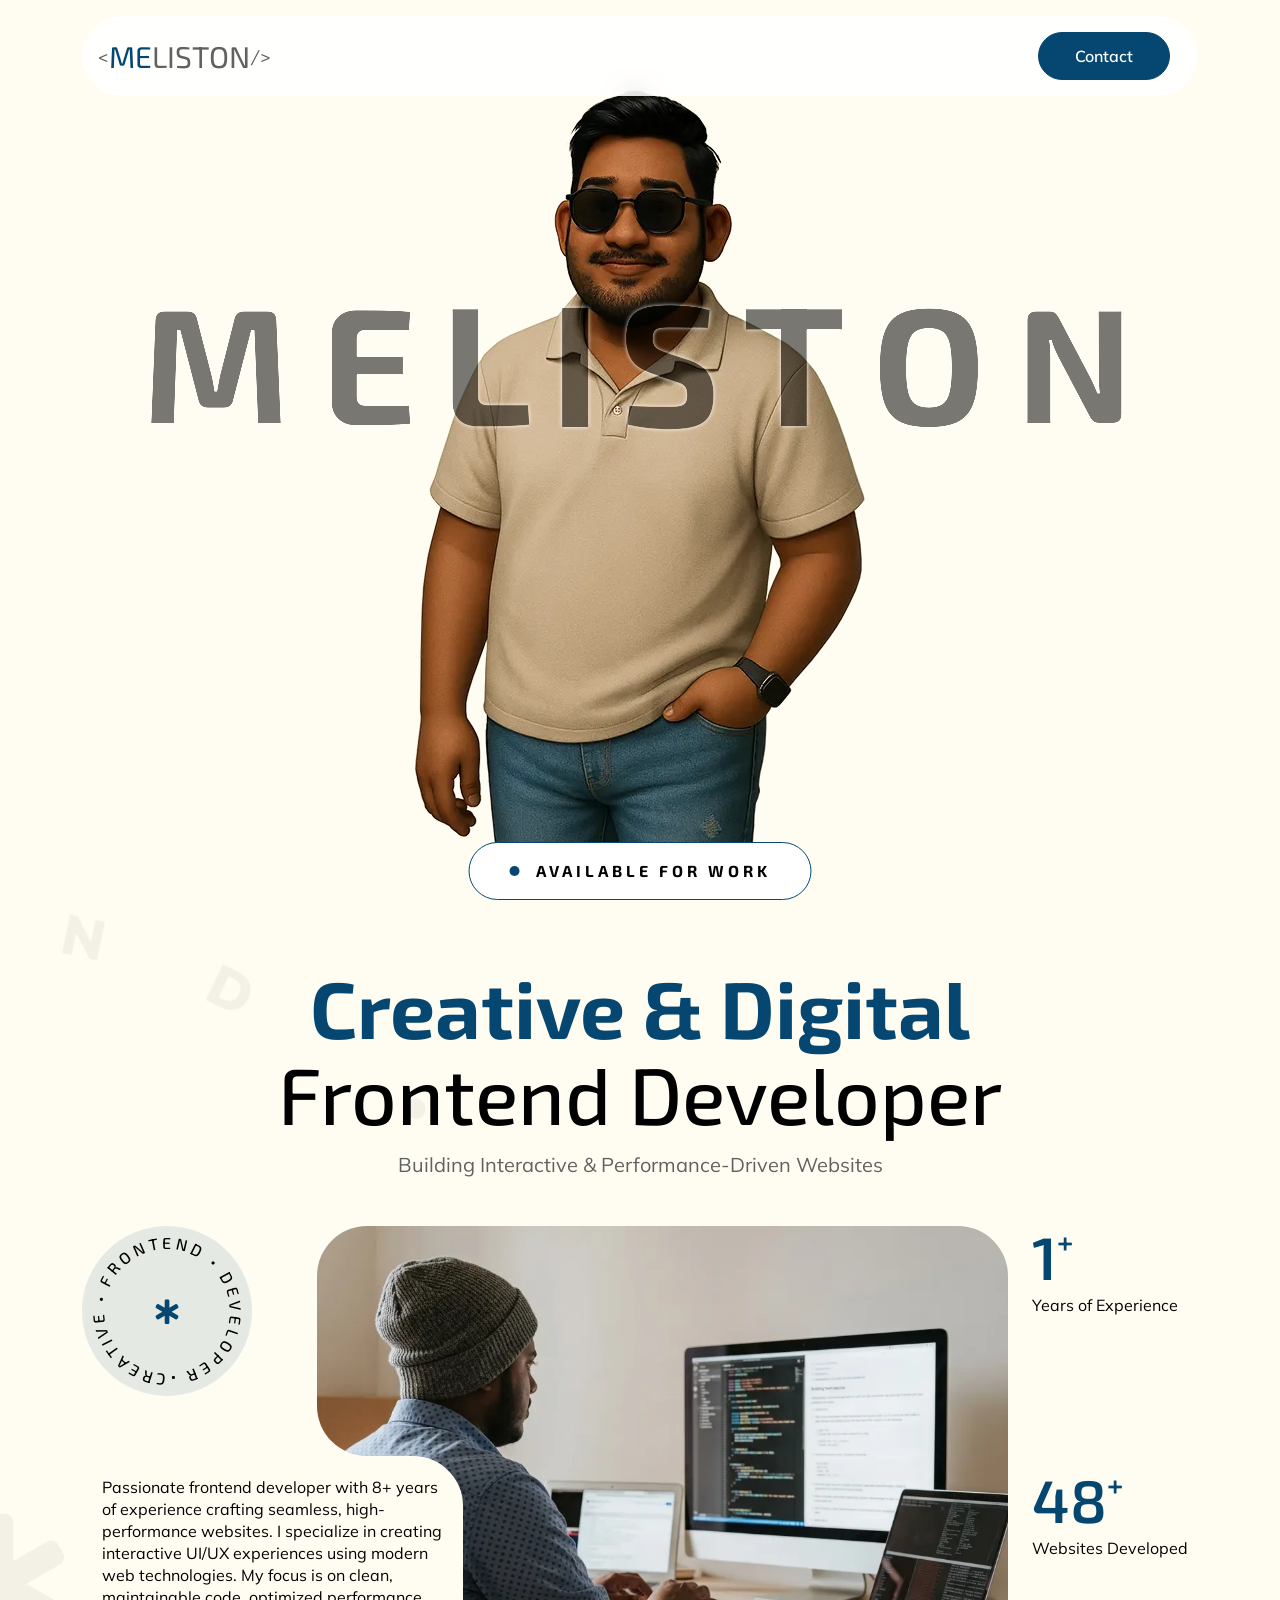
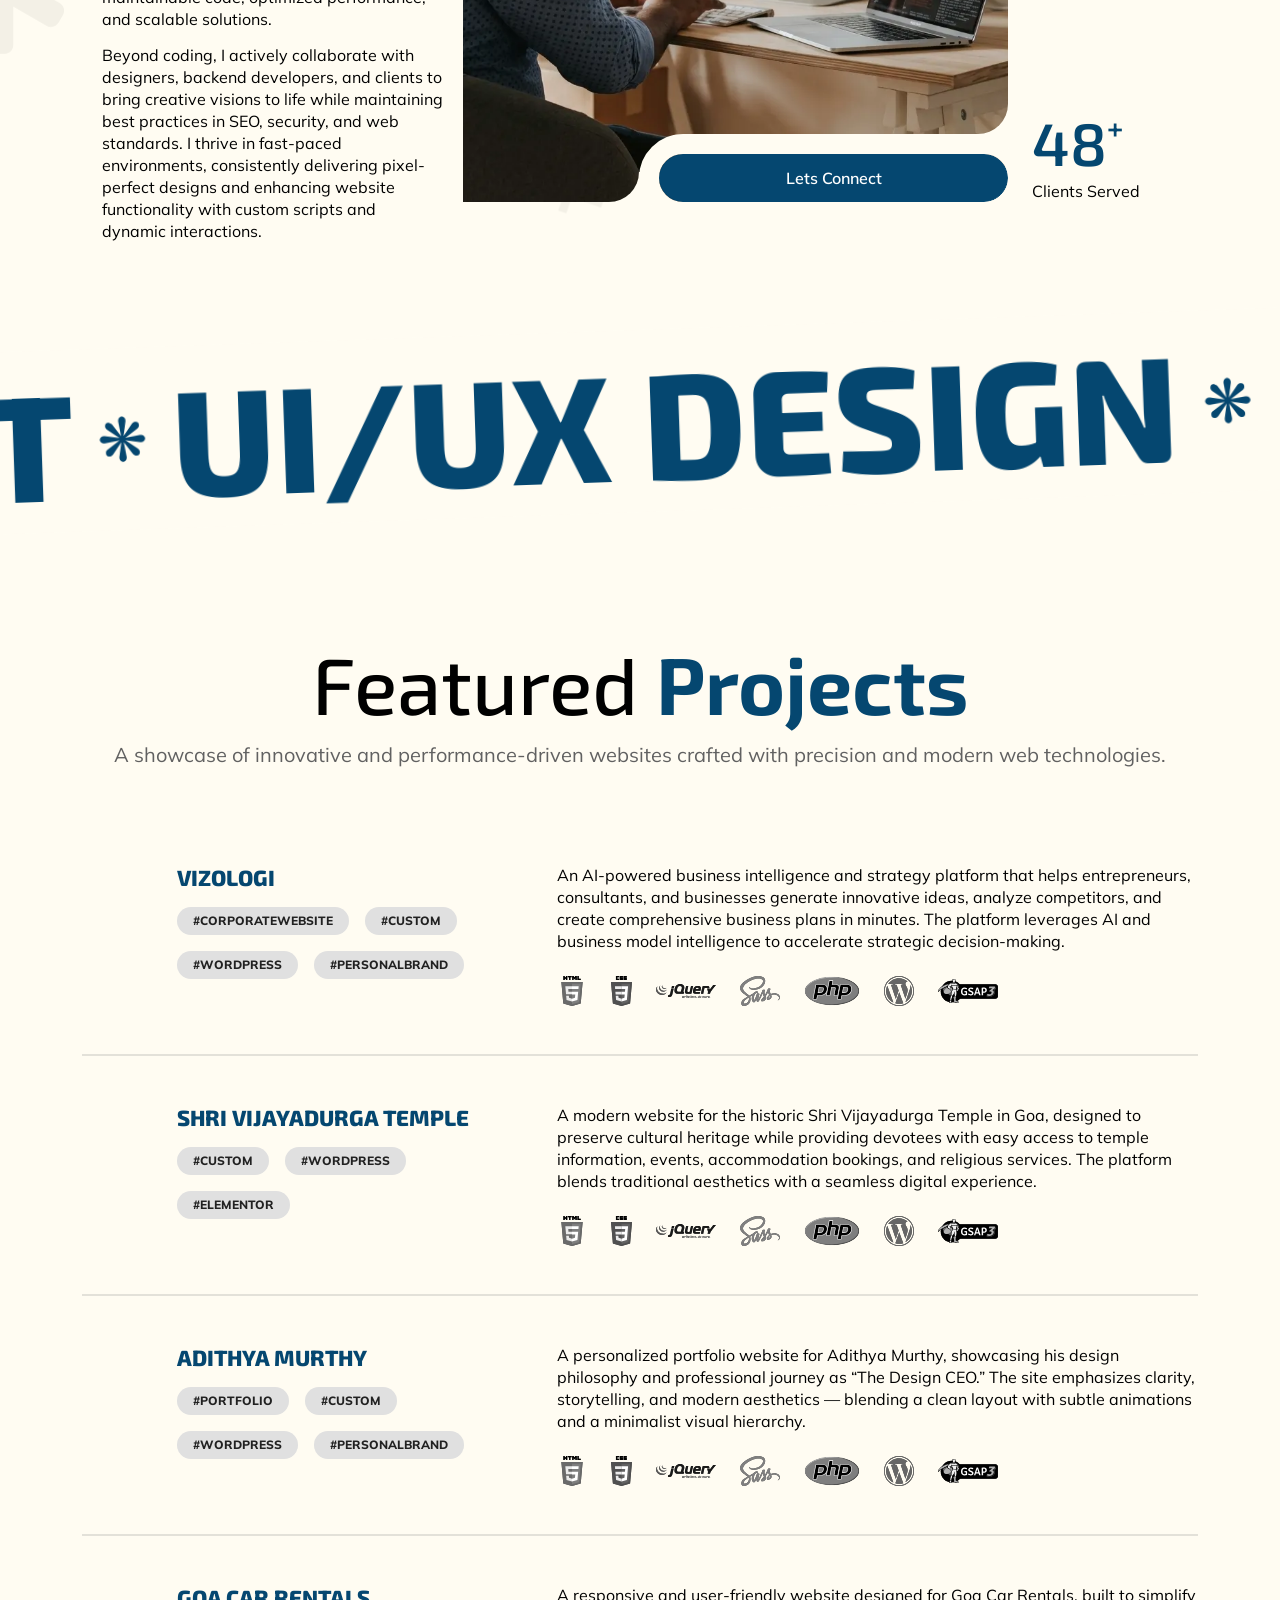
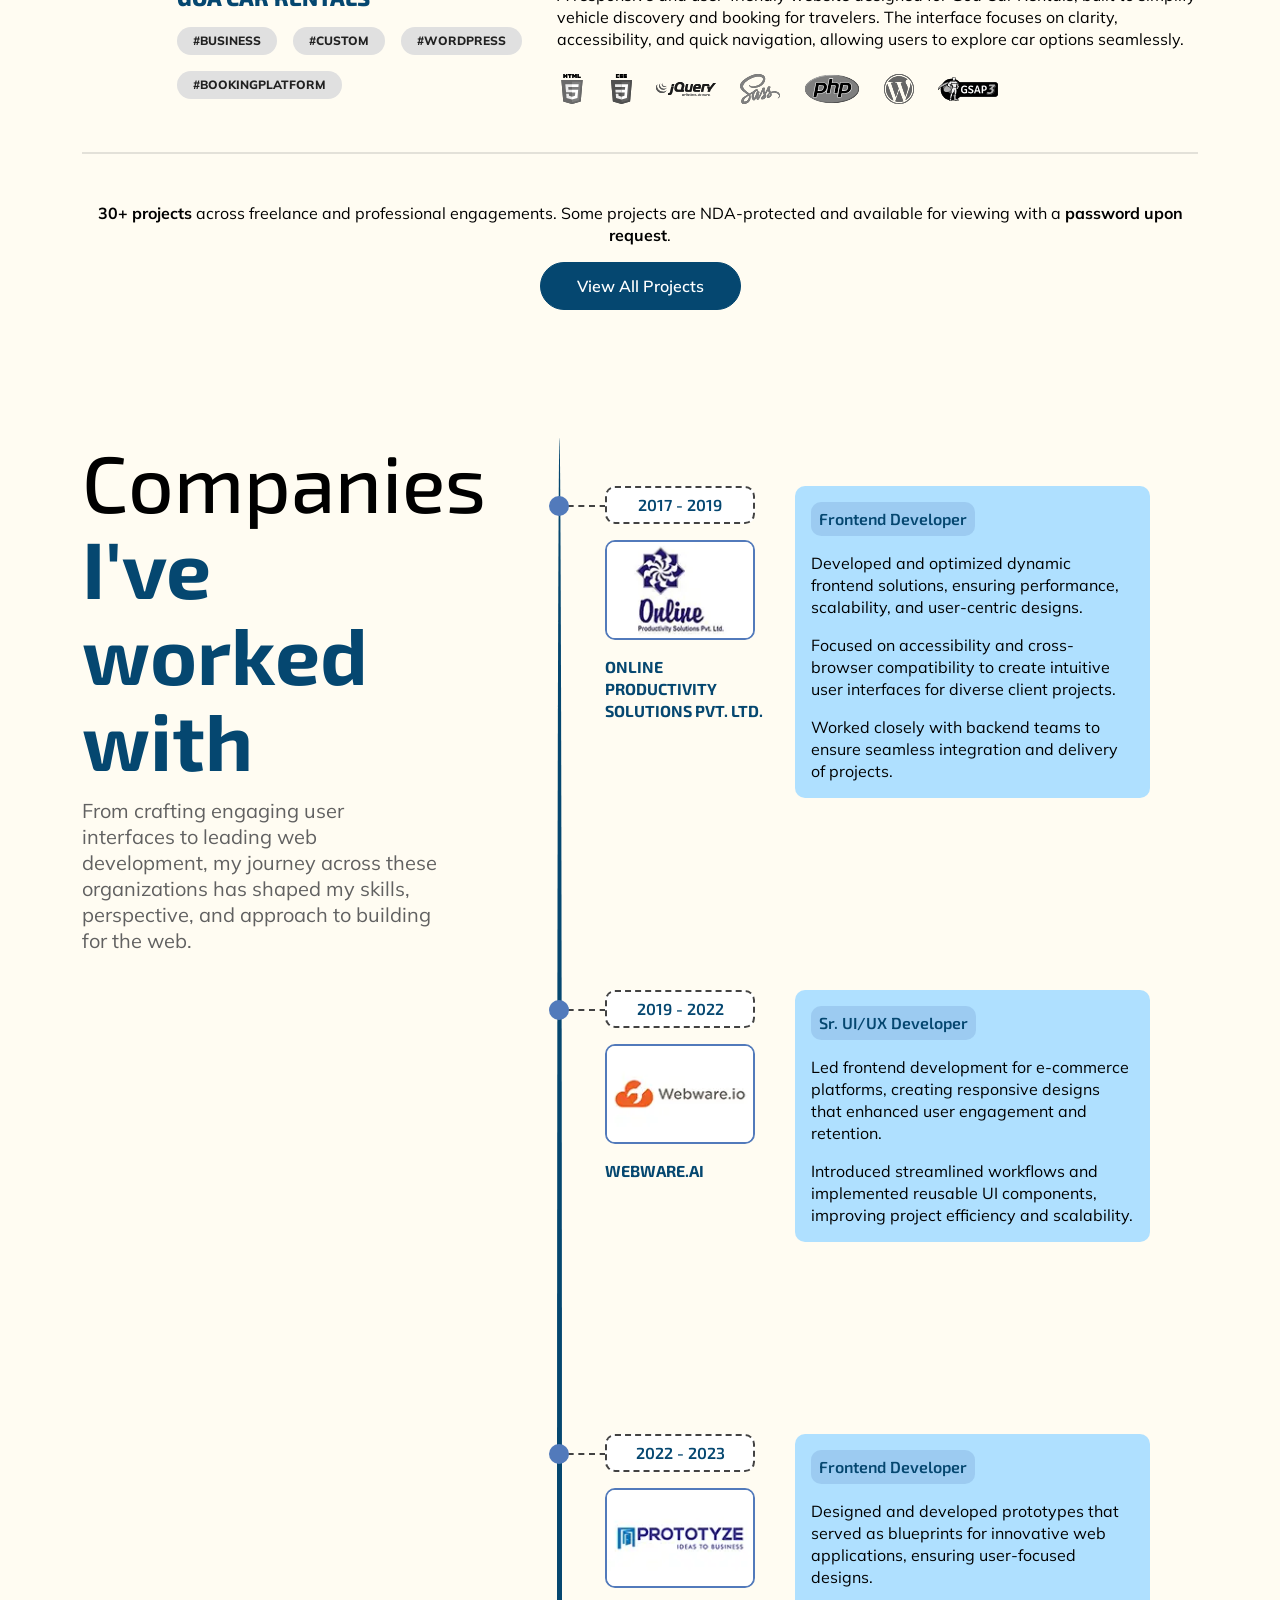
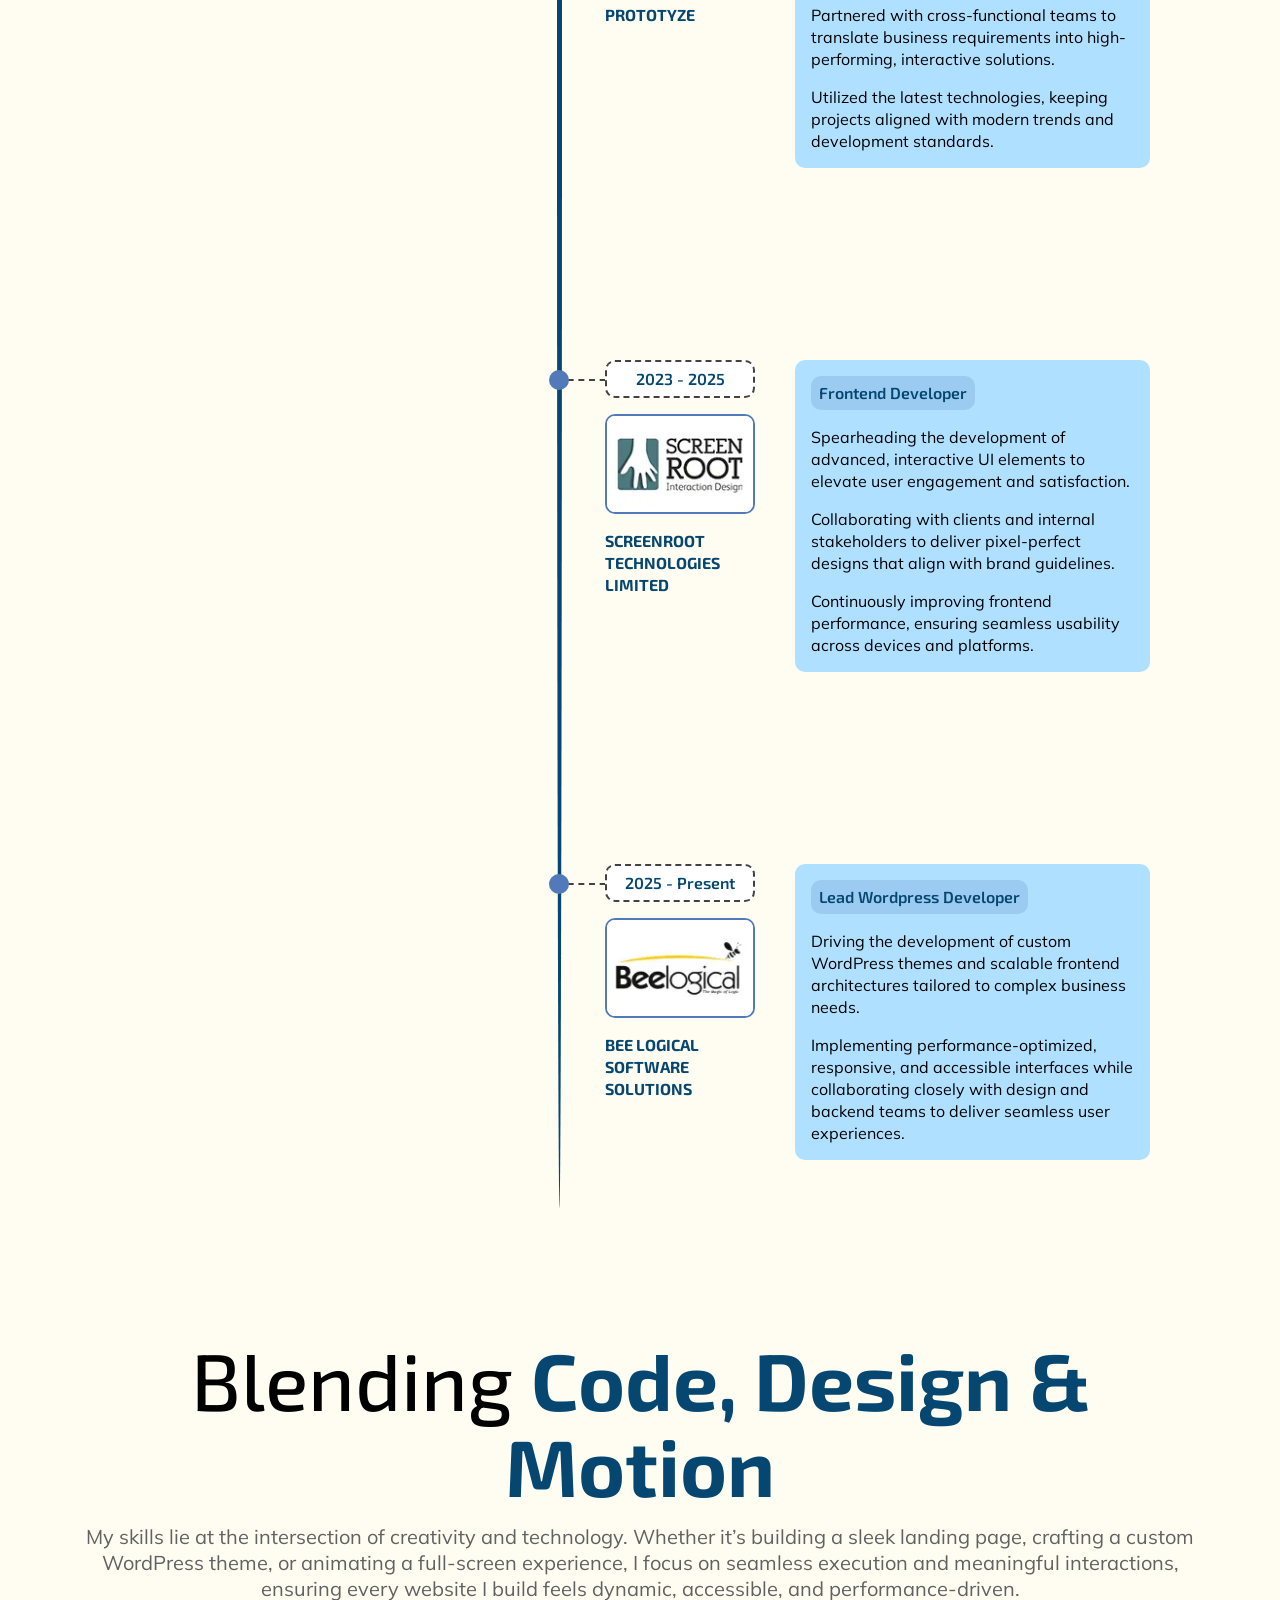
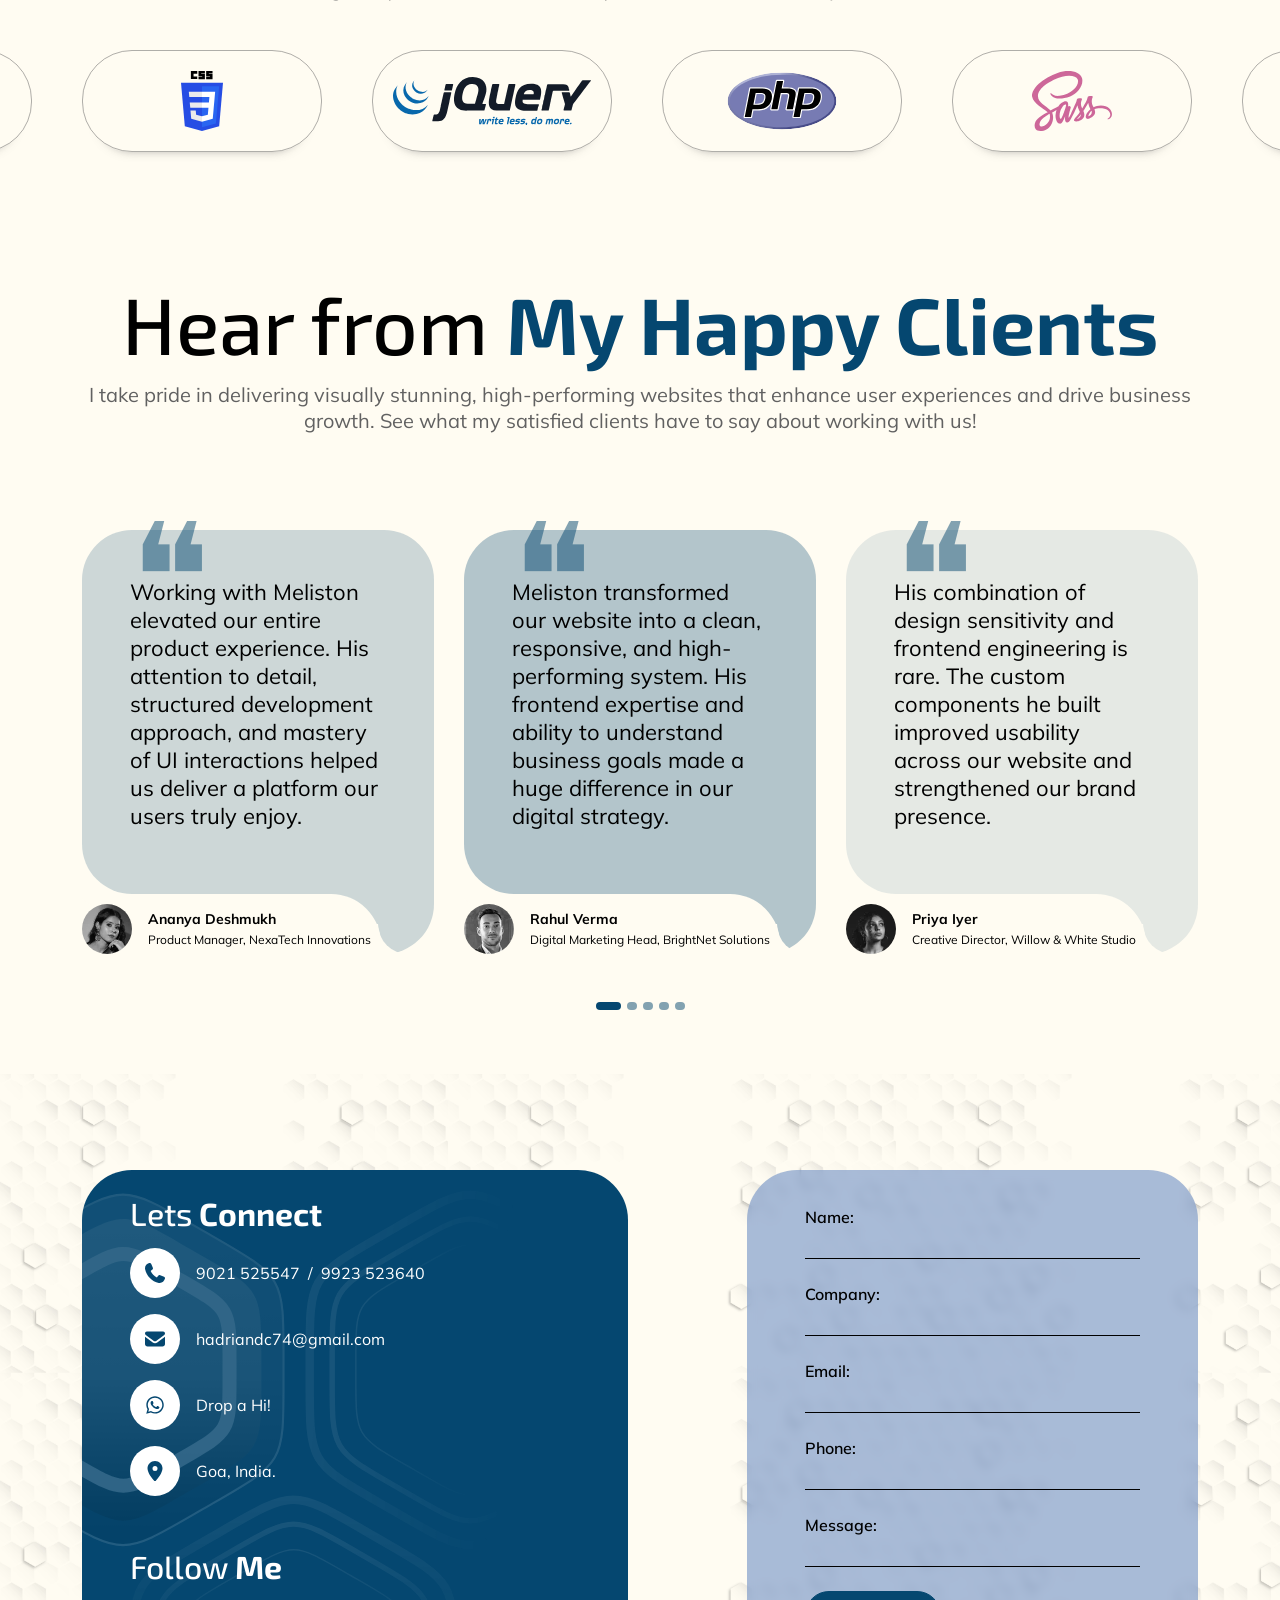
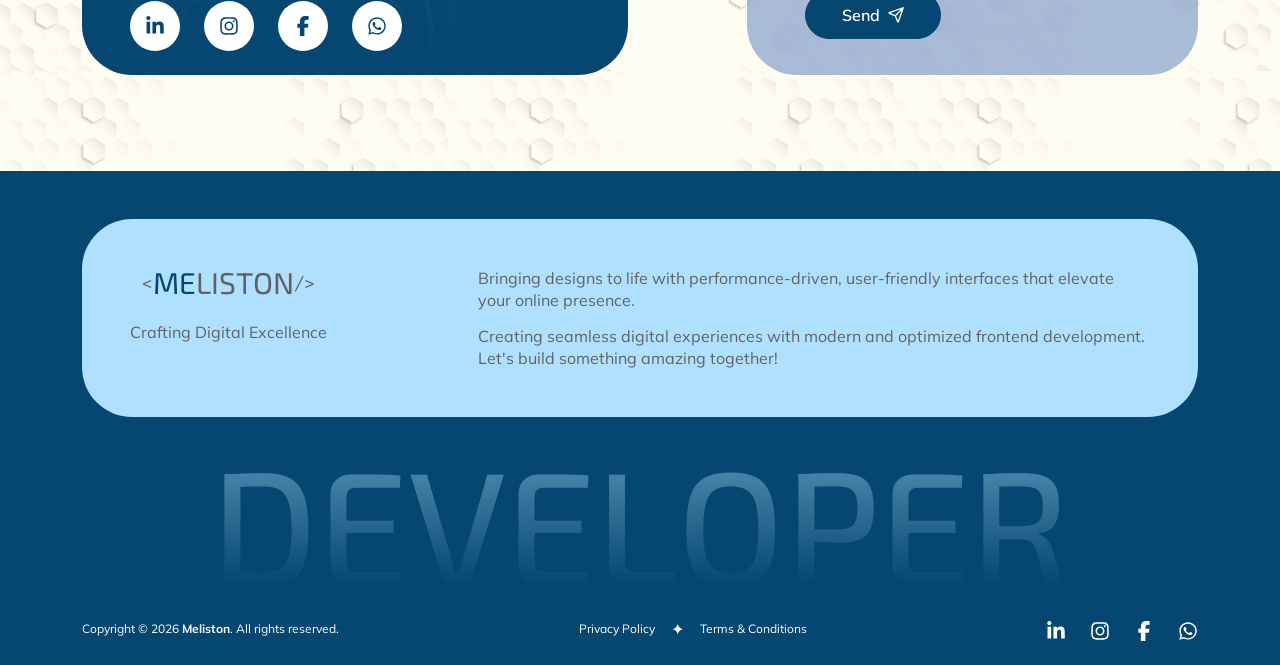
==== commit 7cc4e1f2: "Ripple effect added" ====
--- a/index.html
+++ b/index.html
@@ -939,16 +939,14 @@
                     <div class="col-12 col-lg-4 col-xxl-5">
                         <div class="section-heading d-flex flex-column gap-2 gap-lg-3">
                             <h2>Companies <strong>I've worked with</strong></h2>
-                            <p>From crafting engaging user interfaces to leading WordPress development, my journey across these organizations has shaped my skills, perspective, and approach to building for the web.</p>
+                            <p>From crafting engaging user interfaces to leading web development, my journey across these organizations has shaped my skills, perspective, and approach to building for the web.</p>
                         </div>
                     </div>
                     <div class="col-12 col-lg-7 col-xxl-6">
                         <div class="experience-cards d-flex flex-column gap-6 gap-lg-8 position-relative">
                             <div class="cards p-4 p-lg-5 position-relative z-2">
-                                <div class="ripple-effect">
-                                    <div class="ripple-me"></div>
-                                    <div class="ripple-me"></div>
-                                </div>
+                                <div class="ripple-me"></div>
+                                <div class="ripple-me"></div>
                                 <div class="row row-gap-3 row-gap-lg-0">
                                     <div class="col-12 col-lg-4">
                                         <div class="year-co d-flex flex-column align-items-start gap-3">
@@ -974,10 +972,8 @@
                                 </div>
                             </div>
                             <div class="cards p-4 p-lg-5 position-relative z-2">
-                                <div class="ripple-effect">
-                                    <div class="ripple-me"></div>
-                                    <div class="ripple-me"></div>
-                                </div>
+                                <div class="ripple-me"></div>
+                                <div class="ripple-me"></div>
                                 <div class="row row-gap-3 row-gap-lg-0">
                                     <div class="col-12 col-lg-4">
                                         <div class="year-co d-flex flex-column align-items-start gap-3">
@@ -1002,10 +998,8 @@
                                 </div>
                             </div>
                             <div class="cards p-4 p-lg-5 position-relative z-2">
-                                <div class="ripple-effect">
-                                    <div class="ripple-me"></div>
-                                    <div class="ripple-me"></div>
-                                </div>
+                                <div class="ripple-me"></div>
+                                <div class="ripple-me"></div>
                                 <div class="row row-gap-3 row-gap-lg-0">
                                     <div class="col-12 col-lg-4">
                                         <div class="year-co d-flex flex-column align-items-start gap-3">
@@ -1031,10 +1025,8 @@
                                 </div>
                             </div>
                             <div class="cards p-4 p-lg-5 position-relative z-2">
-                                <div class="ripple-effect">
-                                    <div class="ripple-me"></div>
-                                    <div class="ripple-me"></div>
-                                </div>
+                                <div class="ripple-me"></div>
+                                <div class="ripple-me"></div>
                                 <div class="row row-gap-3 row-gap-lg-0">
                                     <div class="col-12 col-lg-4">
                                         <div class="year-co d-flex flex-column align-items-start gap-3">
@@ -1060,10 +1052,8 @@
                                 </div>
                             </div>
                             <div class="cards p-4 p-lg-5 position-relative z-2">
-                                <div class="ripple-effect">
-                                    <div class="ripple-me"></div>
-                                    <div class="ripple-me"></div>
-                                </div>
+                                <div class="ripple-me"></div>
+                                <div class="ripple-me"></div>
                                 <div class="row row-gap-3 row-gap-lg-0">
                                     <div class="col-12 col-lg-4">
                                         <div class="year-co d-flex flex-column align-items-start gap-3">
--- a/css/style.css
+++ b/css/style.css
@@ -1,2 +1,2 @@
-@import url("https://fonts.googleapis.com/css2?family=Exo+2:ital,wght@0,100..900;1,100..900&family=Mulish:ital,wght@0,200..1000;1,200..1000&display=swap");html.lenis,html.lenis body{height:auto}.lenis.lenis-smooth{scroll-behavior:auto !important}.lenis.lenis-smooth [data-lenis-prevent]{overscroll-behavior:contain}.lenis.lenis-stopped{overflow:hidden}.lenis.lenis-smooth iframe{pointer-events:none}.p-6{padding:4rem !important}.pt-6,.py-6{padding-top:4rem !important}.pb-6,.py-6{padding-bottom:4rem !important}.pl-6,.px-6{padding-left:4rem !important}.pr-6,.px-6{padding-right:4rem !important}.m-6{margin:4rem !important}.gap-6{gap:4rem !important}@media (min-width: 576px){.p-sm-6{padding:4rem !important}.pt-sm-6,.py-sm-6{padding-top:4rem !important}.pb-sm-6,.py-sm-6{padding-bottom:4rem !important}.pl-sm-6,.px-sm-6{padding-left:4rem !important}.pr-sm-6,.px-sm-6{padding-right:4rem !important}.m-sm-6{margin:4rem !important}.gap-sm-6{gap:4rem !important}}@media (min-width: 768px){.p-md-6{padding:4rem !important}.pt-md-6,.py-md-6{padding-top:4rem !important}.pb-md-6,.py-md-6{padding-bottom:4rem !important}.pl-md-6,.px-md-6{padding-left:4rem !important}.pr-md-6,.px-md-6{padding-right:4rem !important}.m-md-6{margin:4rem !important}.gap-md-6{gap:4rem !important}}@media (min-width: 992px){.p-lg-6{padding:4rem !important}.pt-lg-6,.py-lg-6{padding-top:4rem !important}.pb-lg-6,.py-lg-6{padding-bottom:4rem !important}.pl-lg-6,.px-lg-6{padding-left:4rem !important}.pr-lg-6,.px-lg-6{padding-right:4rem !important}.m-lg-6{margin:4rem !important}.gap-lg-6{gap:4rem !important}}@media (min-width: 1200px){.p-xl-6{padding:4rem !important}.pt-xl-6,.py-xl-6{padding-top:4rem !important}.pb-xl-6,.py-xl-6{padding-bottom:4rem !important}.pl-xl-6,.px-xl-6{padding-left:4rem !important}.pr-xl-6,.px-xl-6{padding-right:4rem !important}.m-xl-6{margin:4rem !important}.gap-xl-6{gap:4rem !important}}@media (min-width: 1400px){.p-xxl-6{padding:4rem !important}.pt-xxl-6,.py-xxl-6{padding-top:4rem !important}.pb-xxl-6,.py-xxl-6{padding-bottom:4rem !important}.pl-xxl-6,.px-xxl-6{padding-left:4rem !important}.pr-xxl-6,.px-xxl-6{padding-right:4rem !important}.m-xxl-6{margin:4rem !important}.gap-xxl-6{gap:4rem !important}}.p-7{padding:5rem !important}.pt-7,.py-7{padding-top:5rem !important}.pb-7,.py-7{padding-bottom:5rem !important}.pl-7,.px-7{padding-left:5rem !important}.pr-7,.px-7{padding-right:5rem !important}.m-7{margin:5rem !important}.gap-7{gap:5rem !important}@media (min-width: 576px){.p-sm-7{padding:5rem !important}.pt-sm-7,.py-sm-7{padding-top:5rem !important}.pb-sm-7,.py-sm-7{padding-bottom:5rem !important}.pl-sm-7,.px-sm-7{padding-left:5rem !important}.pr-sm-7,.px-sm-7{padding-right:5rem !important}.m-sm-7{margin:5rem !important}.gap-sm-7{gap:5rem !important}}@media (min-width: 768px){.p-md-7{padding:5rem !important}.pt-md-7,.py-md-7{padding-top:5rem !important}.pb-md-7,.py-md-7{padding-bottom:5rem !important}.pl-md-7,.px-md-7{padding-left:5rem !important}.pr-md-7,.px-md-7{padding-right:5rem !important}.m-md-7{margin:5rem !important}.gap-md-7{gap:5rem !important}}@media (min-width: 992px){.p-lg-7{padding:5rem !important}.pt-lg-7,.py-lg-7{padding-top:5rem !important}.pb-lg-7,.py-lg-7{padding-bottom:5rem !important}.pl-lg-7,.px-lg-7{padding-left:5rem !important}.pr-lg-7,.px-lg-7{padding-right:5rem !important}.m-lg-7{margin:5rem !important}.gap-lg-7{gap:5rem !important}}@media (min-width: 1200px){.p-xl-7{padding:5rem !important}.pt-xl-7,.py-xl-7{padding-top:5rem !important}.pb-xl-7,.py-xl-7{padding-bottom:5rem !important}.pl-xl-7,.px-xl-7{padding-left:5rem !important}.pr-xl-7,.px-xl-7{padding-right:5rem !important}.m-xl-7{margin:5rem !important}.gap-xl-7{gap:5rem !important}}@media (min-width: 1400px){.p-xxl-7{padding:5rem !important}.pt-xxl-7,.py-xxl-7{padding-top:5rem !important}.pb-xxl-7,.py-xxl-7{padding-bottom:5rem !important}.pl-xxl-7,.px-xxl-7{padding-left:5rem !important}.pr-xxl-7,.px-xxl-7{padding-right:5rem !important}.m-xxl-7{margin:5rem !important}.gap-xxl-7{gap:5rem !important}}.p-8{padding:6rem !important}.pt-8,.py-8{padding-top:6rem !important}.pb-8,.py-8{padding-bottom:6rem !important}.pl-8,.px-8{padding-left:6rem !important}.pr-8,.px-8{padding-right:6rem !important}.m-8{margin:6rem !important}.gap-8{gap:6rem !important}@media (min-width: 576px){.p-sm-8{padding:6rem !important}.pt-sm-8,.py-sm-8{padding-top:6rem !important}.pb-sm-8,.py-sm-8{padding-bottom:6rem !important}.pl-sm-8,.px-sm-8{padding-left:6rem !important}.pr-sm-8,.px-sm-8{padding-right:6rem !important}.m-sm-8{margin:6rem !important}.gap-sm-8{gap:6rem !important}}@media (min-width: 768px){.p-md-8{padding:6rem !important}.pt-md-8,.py-md-8{padding-top:6rem !important}.pb-md-8,.py-md-8{padding-bottom:6rem !important}.pl-md-8,.px-md-8{padding-left:6rem !important}.pr-md-8,.px-md-8{padding-right:6rem !important}.m-md-8{margin:6rem !important}.gap-md-8{gap:6rem !important}}@media (min-width: 992px){.p-lg-8{padding:6rem !important}.pt-lg-8,.py-lg-8{padding-top:6rem !important}.pb-lg-8,.py-lg-8{padding-bottom:6rem !important}.pl-lg-8,.px-lg-8{padding-left:6rem !important}.pr-lg-8,.px-lg-8{padding-right:6rem !important}.m-lg-8{margin:6rem !important}.gap-lg-8{gap:6rem !important}}@media (min-width: 1200px){.p-xl-8{padding:6rem !important}.pt-xl-8,.py-xl-8{padding-top:6rem !important}.pb-xl-8,.py-xl-8{padding-bottom:6rem !important}.pl-xl-8,.px-xl-8{padding-left:6rem !important}.pr-xl-8,.px-xl-8{padding-right:6rem !important}.m-xl-8{margin:6rem !important}.gap-xl-8{gap:6rem !important}}@media (min-width: 1400px){.p-xxl-8{padding:6rem !important}.pt-xxl-8,.py-xxl-8{padding-top:6rem !important}.pb-xxl-8,.py-xxl-8{padding-bottom:6rem !important}.pl-xxl-8,.px-xxl-8{padding-left:6rem !important}.pr-xxl-8,.px-xxl-8{padding-right:6rem !important}.m-xxl-8{margin:6rem !important}.gap-xxl-8{gap:6rem !important}}.p-9{padding:7rem !important}.pt-9,.py-9{padding-top:7rem !important}.pb-9,.py-9{padding-bottom:7rem !important}.pl-9,.px-9{padding-left:7rem !important}.pr-9,.px-9{padding-right:7rem !important}.m-9{margin:7rem !important}.gap-9{gap:7rem !important}@media (min-width: 576px){.p-sm-9{padding:7rem !important}.pt-sm-9,.py-sm-9{padding-top:7rem !important}.pb-sm-9,.py-sm-9{padding-bottom:7rem !important}.pl-sm-9,.px-sm-9{padding-left:7rem !important}.pr-sm-9,.px-sm-9{padding-right:7rem !important}.m-sm-9{margin:7rem !important}.gap-sm-9{gap:7rem !important}}@media (min-width: 768px){.p-md-9{padding:7rem !important}.pt-md-9,.py-md-9{padding-top:7rem !important}.pb-md-9,.py-md-9{padding-bottom:7rem !important}.pl-md-9,.px-md-9{padding-left:7rem !important}.pr-md-9,.px-md-9{padding-right:7rem !important}.m-md-9{margin:7rem !important}.gap-md-9{gap:7rem !important}}@media (min-width: 992px){.p-lg-9{padding:7rem !important}.pt-lg-9,.py-lg-9{padding-top:7rem !important}.pb-lg-9,.py-lg-9{padding-bottom:7rem !important}.pl-lg-9,.px-lg-9{padding-left:7rem !important}.pr-lg-9,.px-lg-9{padding-right:7rem !important}.m-lg-9{margin:7rem !important}.gap-lg-9{gap:7rem !important}}@media (min-width: 1200px){.p-xl-9{padding:7rem !important}.pt-xl-9,.py-xl-9{padding-top:7rem !important}.pb-xl-9,.py-xl-9{padding-bottom:7rem !important}.pl-xl-9,.px-xl-9{padding-left:7rem !important}.pr-xl-9,.px-xl-9{padding-right:7rem !important}.m-xl-9{margin:7rem !important}.gap-xl-9{gap:7rem !important}}@media (min-width: 1400px){.p-xxl-9{padding:7rem !important}.pt-xxl-9,.py-xxl-9{padding-top:7rem !important}.pb-xxl-9,.py-xxl-9{padding-bottom:7rem !important}.pl-xxl-9,.px-xxl-9{padding-left:7rem !important}.pr-xxl-9,.px-xxl-9{padding-right:7rem !important}.m-xxl-9{margin:7rem !important}.gap-xxl-9{gap:7rem !important}}.p-10{padding:8rem !important}.pt-10,.py-10{padding-top:8rem !important}.pb-10,.py-10{padding-bottom:8rem !important}.pl-10,.px-10{padding-left:8rem !important}.pr-10,.px-10{padding-right:8rem !important}.m-10{margin:8rem !important}.gap-10{gap:8rem !important}@media (min-width: 576px){.p-sm-10{padding:8rem !important}.pt-sm-10,.py-sm-10{padding-top:8rem !important}.pb-sm-10,.py-sm-10{padding-bottom:8rem !important}.pl-sm-10,.px-sm-10{padding-left:8rem !important}.pr-sm-10,.px-sm-10{padding-right:8rem !important}.m-sm-10{margin:8rem !important}.gap-sm-10{gap:8rem !important}}@media (min-width: 768px){.p-md-10{padding:8rem !important}.pt-md-10,.py-md-10{padding-top:8rem !important}.pb-md-10,.py-md-10{padding-bottom:8rem !important}.pl-md-10,.px-md-10{padding-left:8rem !important}.pr-md-10,.px-md-10{padding-right:8rem !important}.m-md-10{margin:8rem !important}.gap-md-10{gap:8rem !important}}@media (min-width: 992px){.p-lg-10{padding:8rem !important}.pt-lg-10,.py-lg-10{padding-top:8rem !important}.pb-lg-10,.py-lg-10{padding-bottom:8rem !important}.pl-lg-10,.px-lg-10{padding-left:8rem !important}.pr-lg-10,.px-lg-10{padding-right:8rem !important}.m-lg-10{margin:8rem !important}.gap-lg-10{gap:8rem !important}}@media (min-width: 1200px){.p-xl-10{padding:8rem !important}.pt-xl-10,.py-xl-10{padding-top:8rem !important}.pb-xl-10,.py-xl-10{padding-bottom:8rem !important}.pl-xl-10,.px-xl-10{padding-left:8rem !important}.pr-xl-10,.px-xl-10{padding-right:8rem !important}.m-xl-10{margin:8rem !important}.gap-xl-10{gap:8rem !important}}@media (min-width: 1400px){.p-xxl-10{padding:8rem !important}.pt-xxl-10,.py-xxl-10{padding-top:8rem !important}.pb-xxl-10,.py-xxl-10{padding-bottom:8rem !important}.pl-xxl-10,.px-xxl-10{padding-left:8rem !important}.pr-xxl-10,.px-xxl-10{padding-right:8rem !important}.m-xxl-10{margin:8rem !important}.gap-xxl-10{gap:8rem !important}}@keyframes backgroundAnimation{0%{background-position:0% 0%}100%{background-position:-100% 0%}}@keyframes arrowLeft{0%{transform:translate(0, 0)}20%{transform:translate(-6px, 0)}30%{transform:translate(0, 0)}40%{transform:translate(-6px, 0)}50%{transform:translate(0, 0)}}@keyframes arrowRight{0%{transform:translate(0, 0)}20%{transform:translate(6px, 0)}30%{transform:translate(0, 0)}40%{transform:translate(6px, 0)}50%{transform:translate(0, 0)}}@keyframes jello{0%{border-radius:50% 50% 50% 50%}20%{border-radius:60% 50% 40% 50%}40%{border-radius:40% 50% 50% 50%}60%{border-radius:50% 60% 40% 40%}80%{border-radius:50% 40% 50% 80%}100%{border-radius:50% 50% 50% 50%}}@keyframes sayHi{0%{transform:rotate(5deg)}20%{transform:rotate(25deg)}40%{transform:rotate(-5deg)}60%{transform:rotate(25deg)}100%{transform:rotate(5deg)}}@keyframes rotateMe{0%{transform:rotate(0deg)}100%{transform:rotate(360deg)}}@keyframes anmateYaxis{0%{transform:translate(0, 0)}20%{transform:translate(0, -6px)}30%{transform:translate(0, 0)}40%{transform:translate(0, -6px)}50%{transform:translate(0, 0)}100%{transform:translate(0, 0)}}@keyframes projectName{0%{transform:translate(-100%, -50%);opacity:0}10%{opacity:.1}90%{opacity:.1}100%{transform:translate(300%, -50%);opacity:0}}@keyframes rippleEffect{0%{opacity:0;transform:scale(0)}80%{opacity:.6}100%{opacity:0;transform:scale(2.5)}}@keyframes scrollWebsite{0%, 100%{transform:translate(0%, 0%)}50%{transform:translate(0%, -75%)}}body{font-family:"Mulish",serif;font-size:1rem;line-height:1.375rem;position:relative;color:#000;background-color:#fffcf2;-webkit-touch-callout:none;-webkit-user-select:none;-khtml-user-select:none;-moz-user-select:none;-ms-user-select:none;user-select:none}@media (max-width: 767px){body{font-size:.875rem;line-height:1.25rem}}body::-webkit-scrollbar{display:none}body.menu-active{overflow:hidden}main.content-main{padding-top:90px;position:relative;z-index:1}@media (max-width: 991px){main.content-main{padding-top:90px}}@media (max-width: 767px){main.content-main{padding-top:62px}}p{margin-bottom:14px}p:last-of-type{margin-bottom:0}h1,h2,h3,h4,h5,h6{margin:0}h1{font-family:"Exo 2",serif;color:#fff}h2{font-family:"Exo 2",serif;color:#fff}h5,.title,h6{text-transform:uppercase;font-weight:700;font-family:"Mulish",serif;font-size:1rem;line-height:1.375rem}@media (max-width: 767px){h5,.title,h6{font-size:.875rem;line-height:1.25rem}}.title{color:#fff}img{max-width:100%}a{text-decoration:none;color:inherit}a:hover,a:focus{color:inherit;box-shadow:none}ul,ol{margin:0;padding:0;list-style:none}button,.button{display:flex;align-items:center;justify-content:center;flex-direction:row;flex-wrap:nowrap;gap:8px;font-size:1rem;line-height:1.375rem;font-weight:600;color:#fff;background-color:#054770;padding:12px 36px;border:1px solid #054770;border-radius:50px;transition:all .25s cubic-bezier(0.25, 0.1, 0.25, 1)}@media (max-width: 767px){button,.button{font-size:.875rem;line-height:1.25rem}}button svg,.button svg{width:16px;height:16px;position:relative;transform:translate(0px, 0px) scale(1);fill:#fff;transition:all .25s cubic-bezier(0.25, 0.1, 0.25, 1)}button:hover,button:focus,.button:hover,.button:focus{color:#054770;background-color:#fff}button:hover svg,button:focus svg,.button:hover svg,.button:focus svg{fill:#054770;transform:translate(1px, -1px) scale(1.1)}.swiper.mySwiper .swiper-wrapper{transition-timing-function:linear !important}.swiper.mySwiper .swiper-pagination{position:relative;display:flex;justify-content:center;left:0 !important;right:auto;transform:translate(0px) !important;gap:6px;min-width:250px;width:auto !important;bottom:0;z-index:5}@media (max-width: 991px){.swiper.mySwiper .swiper-pagination{position:relative;bottom:0}}.swiper.mySwiper .swiper-pagination span.swiper-pagination-bullet{font-size:1.25rem;line-height:1.25rem;width:10px;margin:0;transform:scale(1);height:8px;border-radius:10px;left:auto !important;opacity:1;background-color:rgba(5,71,112,0.5);backdrop-filter:blur(4px);transition:all .25s cubic-bezier(0.25, 0.1, 0.25, 1)}.swiper.mySwiper .swiper-pagination span.swiper-pagination-bullet.swiper-pagination-bullet-active-main{width:25px;background-color:#054770}.kursor{border-width:2px !important;mix-blend-mode:difference}.kursor.hover-link{opacity:0}.kursorChild{mix-blend-mode:difference}.kursorChild.hover-link{opacity:0.4;border-color:#fff !important;transform:scale(8) translate(0%, 0%);background-color:#fff}.logo a{display:flex;flex-direction:row;flex-wrap:nowrap;align-items:center;justify-content:flex-start}.logo a span{font-family:"Exo 2",serif;font-size:1.25rem;line-height:1.25rem}.logo a span.arrow{color:#616161;transform:translate(0, 0);transition:all 1s cubic-bezier(0, 0, 1, 1);animation:arrowLeft 3s infinite linear}.logo a span.arrow:last-of-type{position:relative;animation:arrowRight 3s infinite linear}.logo a span.name{color:#616161;font-size:1.875rem;line-height:1.875rem}.logo a span.name .highlight{color:#054770;font-size:1.875rem;line-height:1.875rem}.logo a span.divider{color:#616161;font-size:1.25rem;line-height:1.25rem}.section-heading h1,.section-heading h2{color:#000;font-size:5rem;line-height:5.375rem}@media (max-width: 1199px){.section-heading h1,.section-heading h2{font-size:2.75rem;line-height:3.125rem}}@media (max-width: 767px){.section-heading h1,.section-heading h2{font-size:2.125rem;line-height:2.5rem}}.section-heading h1 strong,.section-heading h2 strong{color:#054770}.section-heading h3{color:#000;font-size:2.5rem;line-height:2.875rem}@media (max-width: 767px){.section-heading h3{font-size:1.5rem;line-height:1.875rem}}.section-heading h3 strong{color:#054770}.section-heading p{font-size:1.25rem;line-height:1.625rem;color:#616161}@media (max-width: 767px){.section-heading p{font-size:1rem;line-height:1.375rem}}header{left:0;right:0;top:0;z-index:999;background-color:transparent}header .border-box{background-color:rgba(255,255,255,0.8);border-radius:50px;backdrop-filter:blur(10px)}header .mobile-menu .icon::before{content:"";position:absolute;top:0;right:0;width:42px;height:42px;background-color:rgba(5,71,112,0.95);border-radius:50%;transform:scale(1);opacity:0;transition:all .25s cubic-bezier(0.25, 0.1, 0.25, 1)}header .mobile-menu .icon span{width:30px;height:3px;border-radius:10px;background-color:#054770;transform:translate(0, 0) rotate(0deg);transition:all .25s cubic-bezier(0.25, 0.1, 0.25, 1)}header .mobile-menu .icon span:last-child{width:21px;background-color:#757575}header .mobile-menu .whatsapp svg{width:25px;height:28px;font-size:1.75rem;line-height:1.75rem;fill:#054770}header .mobile-menu .navigation ul.nav li a{position:relative}header .mobile-menu .navigation ul.nav li a::before{content:"";position:absolute;width:0;height:2px;background:#000;bottom:-5px;border-radius:10px;transition:all .25s cubic-bezier(0.25, 0.1, 0.25, 1)}header .mobile-menu .navigation ul.nav li a.active::before{width:38px}@media (max-width: 991px){header .mobile-menu .navigation{position:absolute;top:100%;left:0;right:0;opacity:0;visibility:hidden;max-height:0;transition:all .25s cubic-bezier(0.25, 0.1, 0.25, 1);padding-top:20px;padding-bottom:20px}header .mobile-menu .navigation ul.nav li{clip-path:inset(0 100% 0 0);transform:translate(-10px, 0);transition:all .25s cubic-bezier(0.25, 0.1, 0.25, 1)}header .mobile-menu .navigation ul.nav li a{font-size:1.25rem;line-height:1.25rem;color:#000}}@media (max-width: 991px) and (max-width: 991px){header .mobile-menu .navigation ul.nav li a{color:#fff}}@media (max-width: 991px){header .mobile-menu .navigation ul.nav li a::before{left:auto;right:0;bottom:0;background-color:#fff}header .mobile-menu .navigation .btn-holder{opacity:0;visibility:hidden;max-height:0;transition:all .25s cubic-bezier(0.25, 0.1, 0.25, 1)}}@media (max-width: 991px) and (max-width: 991px){header .mobile-menu .navigation .btn-holder a.button{background:#fff;color:#054770}}@media (max-width: 991px){header .mobile-menu.active .icon::before{transform:scale(10);opacity:1;width:200px;height:200px;backdrop-filter:blur(20px);transition:all 1s cubic-bezier(0, 0, 1, 1)}header .mobile-menu.active .icon span{transform:translate(0, 0) rotate(0deg)}header .mobile-menu.active .icon span:nth-child(1){transform:translate(0px, 8px) rotate(-42deg);background-color:#fff}header .mobile-menu.active .icon span:nth-child(2){width:0;margin:0 auto}header .mobile-menu.active .icon span:nth-child(3){transform:translate(0, -6px) rotate(42deg);width:30px;background-color:#fff}header .mobile-menu.active .navigation{opacity:1;visibility:visible;max-height:1000px}header .mobile-menu.active .navigation ul.nav li{clip-path:inset(0 0 0 0);transform:translate(0, 0)}header .mobile-menu.active .navigation ul.nav li:nth-child(1){transition-delay:.1s}header .mobile-menu.active .navigation ul.nav li:nth-child(2){transition-delay:.2s}header .mobile-menu.active .navigation ul.nav li:nth-child(3){transition-delay:.3s}header .mobile-menu.active .navigation ul.nav li:nth-child(4){transition-delay:.4s}header .mobile-menu.active .navigation ul.nav li:nth-child(5){transition-delay:.5s}header .mobile-menu.active .navigation ul.nav li:nth-child(6){transition-delay:.6s}header .mobile-menu.active .navigation ul.nav li:nth-child(7){transition-delay:.7s}header .mobile-menu.active .navigation ul.nav li:nth-child(8){transition-delay:.8s}header .mobile-menu.active .navigation ul.nav li:nth-child(9){transition-delay:.9s}header .mobile-menu.active .navigation ul.nav li:nth-child(10){transition-delay:1s}header .mobile-menu.active .navigation .btn-holder{opacity:1;visibility:visible;max-height:1000px;transition:1s;transition-delay:.6s}}.opener{z-index:99999}.opener .split-screen{background:linear-gradient(to left, #054770, #fffcf2);width:50vw;transform:skewX(-20deg) scale(2) translate(-10vw, 0);transform-origin:center;mix-blend-mode:lighten}.opener .split-screen:last-child{background:linear-gradient(to right, #054770, #fffcf2);transform:skewX(-20deg) scale(2) translate(10vw, 0)}footer{background-color:#054770}footer .border-box{border-radius:50px;background-color:#afe0ff;color:#616161}@media (max-width: 767px){footer .border-box{border-radius:25px}}footer .border-box p{color:#616161}footer .post-footer .footer-name{font-size:12.5vw;line-height:1;font-weight:500;font-family:"Exo 2",serif;background-image:linear-gradient(to bottom, rgba(175,224,255,0.5), #054770 90%);color:transparent;background-clip:text}@media (max-width: 991px){footer .post-footer .footer-name{font-size:12vw}}footer .post-footer p{color:#fff;font-size:.75rem;line-height:.875rem}footer .post-footer ul li a{color:#fff;font-size:.75rem;line-height:.875rem;transition:all .25s cubic-bezier(0.25, 0.1, 0.25, 1)}footer .post-footer ul li a strong{color:#85a0e9}footer .post-footer ul li a:hover{color:#85a0e9}footer .post-footer ul li a.active{color:#85a0e9}footer .post-footer ul li span{color:#fff}footer .post-footer ul li:last-child span{display:none}footer .post-footer ul.follow-us li a svg{width:20px;height:20px;fill:#fff;font-size:1.25rem;line-height:1.25rem;transition:all .25s cubic-bezier(0.25, 0.1, 0.25, 1)}footer .post-footer ul.follow-us li a:hover svg{fill:#85a0e9}section.custom-banner-animation{font-size:15vw;line-height:12vw;font-weight:bolder;letter-spacing:10px;height:100vh;position:relative;background-color:#054770}@media (max-width: 991px){section.custom-banner-animation{font-size:10vw;line-height:16vw}}section.custom-banner-animation .first,section.custom-banner-animation .last{color:#fffcf2;font-family:"Mulish",serif}section.custom-banner-animation .middle{font-family:"Exo 2",serif;position:relative;z-index:1;mix-blend-mode:hard-light;-webkit-text-fill-color:#054770;color:#fff;text-shadow:0px 0px 5px #fff;filter:grayscale(1)}section.custom-banner-animation .main-img{position:absolute;left:0;right:0;margin:0 auto;max-width:60vh;max-height:90vh;bottom:0;filter:grayscale(1);transition:all .25s cubic-bezier(0.25, 0.1, 0.25, 1)}section.custom-banner-animation .work-tag{background-color:#fff;border-radius:50px;padding:20px 40px;left:50%;font-size:16px;line-height:16px;letter-spacing:4px;bottom:0;text-transform:none;transform:translate(-50%, 0);border:1px solid #054770;width:max-content;z-index:1}section.custom-banner-animation .work-tag .blink{width:10px;height:10px;border-radius:50%;background-color:#054770;z-index:1}section.custom-banner-animation .work-tag .blink .ripple{left:0;right:0;top:0;bottom:0;background:#527abb;border-radius:50%;opacity:0;transform:scale(0);z-index:-1}section.custom-banner-animation .work-tag .blink .ripple:nth-child(1){animation:rippleEffect 2s infinite 1s linear}section.custom-banner-animation .work-tag .blink .ripple:nth-child(2){animation:rippleEffect 2s infinite 1.5s linear}section.custom-banner-animation .work-tag .blink .ripple:nth-child(3){animation:rippleEffect 2s infinite 2s linear}section.custom-banner-animation .work-tag .tag{color:#000;font-family:"Exo 2",serif}section.home-banner{background-color:#054770}section.home-banner .sticky-badge{position:absolute;top:50%;left:0;transform:translate(-50%, 0px) scale(3.5);opacity:.05}section.home-banner .sticky-badge .rounded-badge-background-effect .content{font-weight:900}section.home-banner .sticky-badge .rounded-badge-background-effect .star-rotate{position:absolute;top:50%;left:50%;transform:translate(-50%, -50%) !important}section.home-banner .sticky-badge .rounded-badge-background-effect .star-rotate svg{width:40px;height:40px}section.home-banner .badge-content .rounded-badge{border-radius:50%;backdrop-filter:blur(3px);width:170px;height:170px;background:rgba(5,71,112,0.1)}@media (max-width: 767px){section.home-banner .badge-content .rounded-badge{width:195px;height:195px;display:table !important;padding:15px}}section.home-banner .badge-content .rounded-badge .content{font-family:"Exo 2",serif}section.home-banner .badge-content .rounded-badge .content span{font-size:1rem;line-height:1rem;font-weight:500;letter-spacing:2px}section.home-banner .badge-content .rounded-badge .star-rotate{position:absolute;top:50%;left:50%;transform:translate(-50%, -50%)}section.home-banner .badge-content .rounded-badge .star-rotate svg{width:25px;fill:#054770;font-size:1.5625rem;line-height:1.5625rem}section.home-banner .badge-content .boxed-content{margin-right:-120px;border:20px solid #fffcf2;background-color:#fffcf2;border-radius:0 50px 0 0}@media (max-width: 1199px){section.home-banner .badge-content .boxed-content{margin-right:0;border-left:none}}@media (max-width: 1199px){section.home-banner .badge-content .boxed-content{border-bottom:none;border-right:none}}section.home-banner .badge-content .boxed-content::before,section.home-banner .badge-content .boxed-content::after{content:"";position:absolute;bottom:-20px;right:-70px;height:50px;width:50px;border-bottom-left-radius:50px;background-color:transparent;box-shadow:-20px 20px 0 20px #fffcf2}section.home-banner .badge-content .boxed-content::after{right:76px;top:-70px;left:auto}section.home-banner .badge-content .boxed-content p{position:relative;z-index:2}section.home-banner .image{margin-left:-50px}@media (max-width: 1199px){section.home-banner .image{margin-left:0}}section.home-banner .image img{border-radius:50px;object-fit:cover}@media (max-width: 767px){section.home-banner .image img{border-radius:25px}}section.home-banner .image .btn-holder{right:0;bottom:0}section.home-banner .image .btn-holder::before,section.home-banner .image .btn-holder::after{content:"";position:absolute;bottom:0;left:-50px;height:30px;width:30px;border-bottom-right-radius:50px;background-color:transparent;box-shadow:10px 10px 0 10px #fffcf2}@media (max-width: 767px){section.home-banner .image .btn-holder::before,section.home-banner .image .btn-holder::after{height:30px;width:30px;box-shadow:10px 10px 0 5px #fffcf2;left:-45px;border-bottom-right-radius:25px}}section.home-banner .image .btn-holder::after{right:0;top:-50px;left:auto}@media (max-width: 767px){section.home-banner .image .btn-holder::after{top:-45px}}section.home-banner .image .btn-holder .button{outline:20px solid #fffcf2;min-width:350px}@media (max-width: 767px){section.home-banner .image .btn-holder .button{outline:15px solid #fffcf2;min-width:200px}}section.home-banner ul.stats-content li .blocks .counter{color:#054770}section.home-banner ul.stats-content li .blocks .counter span{font-size:3.75rem;line-height:3.75rem;font-weight:600;font-family:"Exo 2",serif}section.home-banner ul.stats-content li .blocks .counter span:last-of-type{font-size:1.875rem;line-height:1.875rem}@media (max-width: 767px){section.home-banner ul.stats-content li .blocks .counter span{font-size:2.5rem;line-height:2.5rem}}section.home-text-slider .textSwiper{background-color:#fffcf2;transform:rotate(-2deg)}section.home-text-slider .textSwiper .swiper-wrapper{transition-timing-function:linear}section.home-text-slider .textSwiper .swiper-wrapper .swiper-slide{width:auto}section.home-text-slider .textSwiper .blocks span.text{font-family:"Exo 2",serif;color:#054770;font-size:9.375rem;line-height:9.375rem;font-weight:800}@media (max-width: 991px){section.home-text-slider .textSwiper .blocks span.text{font-size:6.25rem;line-height:6.25rem}}@media (max-width: 767px){section.home-text-slider .textSwiper .blocks span.text{font-size:3.125rem;line-height:3.125rem}}section.home-text-slider .textSwiper .blocks span.icon{transform:rotate(0deg);animation:rotateMe 5s infinite linear reverse;transition:all .25s cubic-bezier(0.25, 0.1, 0.25, 1)}section.home-text-slider .textSwiper .blocks span.icon svg,section.home-text-slider .textSwiper .blocks span.icon span{color:#054770;font-size:3.75rem;line-height:3.75rem}section.uneven-cards ul.uneven-card li{border-bottom:2px solid rgba(117,117,117,0.2)}section.uneven-cards ul.uneven-card li .blocks .image{position:absolute;width:400px;height:300px;border-radius:10px;left:25%;top:50%;transform:translate(0, -50%) rotate(-5deg);opacity:0;pointer-events:none}@media (max-width: 991px){section.uneven-cards ul.uneven-card li .blocks .image{position:relative;width:100%;height:300px;left:0;opacity:1;top:0;transform:none}}section.uneven-cards ul.uneven-card li .blocks .image img{transform:translate(0%, 0%)}section.uneven-cards ul.uneven-card li .blocks .project-name a{font-family:"Exo 2",serif;font-size:1.375rem;line-height:1.625rem;font-weight:800;color:#054770}section.uneven-cards ul.uneven-card li .blocks .project-name a::before{content:attr(data-value);position:absolute;left:0;font-size:5rem;line-height:5.375rem;letter-spacing:5px;text-transform:uppercase;opacity:0;font-weight:800;top:50%;transform:translate(-100%, -50%);transition:all .25s cubic-bezier(0.25, 0.1, 0.25, 1)}@media (max-width: 767px){section.uneven-cards ul.uneven-card li .blocks .project-name a::before{font-size:2.5rem;line-height:2.875rem;top:352px;white-space:nowrap}}section.uneven-cards ul.uneven-card li .blocks .tags .tag{color:#212121;background-color:#e0e0e0;font-size:.75rem;line-height:.75rem;font-weight:800;padding:8px 16px;border-radius:50px;text-transform:uppercase}section.uneven-cards ul.uneven-card li .blocks .technology{filter:grayscale(1) drop-shadow(0px 0px 0px #424242);transition:all .25s cubic-bezier(0.25, 0.1, 0.25, 1)}section.uneven-cards ul.uneven-card li .blocks .technology .icon img{max-height:30px;max-width:60px;width:100%;height:100%;object-fit:contain}section.uneven-cards ul.uneven-card li:hover .blocks .image{opacity:1}section.uneven-cards ul.uneven-card li:hover .blocks .image img{animation:scrollWebsite 25s infinite alternate linear}section.uneven-cards ul.uneven-card li:hover .blocks .project-name a::before{animation:projectName 10s infinite linear}section.uneven-cards ul.uneven-card li:hover .blocks .technology{filter:grayscale(0) drop-shadow(2px 4px 8px #424242)}section.uneven-cards ul.uneven-card li:last-of-type{border-bottom:none}section.experience .section-heading{position:sticky;top:120px}section.experience .experience-cards::before{content:"";position:absolute;left:0;top:0;bottom:0;background:#054770;width:5px;border-radius:50%}section.experience .experience-cards .cards::before{content:"";position:absolute;background:#527abb;left:-8px;top:58px;width:20px;height:20px;border-radius:50%}@media (max-width: 991px){section.experience .experience-cards .cards::before{top:33px}}section.experience .experience-cards .cards::after{content:"";border-top:2px dashed #424242;position:absolute;left:0;top:67px;width:70px;z-index:-1}@media (max-width: 991px){section.experience .experience-cards .cards::after{top:42px}}section.experience .experience-cards .cards .year-co .year{font-family:"Exo 2",serif;width:150px;border-radius:10px;font-size:1rem;line-height:1.125rem;font-weight:600;background:#fff;color:#054770;border:2px dashed #424242}@media (max-width: 1199px){section.experience .experience-cards .cards .year-co .year{width:auto}}@media (max-width: 991px){section.experience .experience-cards .cards .year-co .year{width:150px}}section.experience .experience-cards .cards .year-co .image img{border:2px solid #527abb;border-radius:10px}section.experience .experience-cards .cards .year-co .title a{font-family:"Exo 2",serif;color:#054770;font-size:1rem;line-height:1.125rem}section.experience .experience-cards .cards .content{background:#afe0ff;border-radius:10px}section.experience .experience-cards .cards .content h3{font-family:"Exo 2",serif;font-size:1rem;line-height:1.125rem;border-radius:10px;background-color:rgba(82,122,187,0.2);color:#054770;font-weight:600}section.experience .experience-cards .cards .content p{margin:0}section.skills .skillsSwiper{pointer-events:none}section.skills .skillsSwiper .swiper-wrapper{animation-timing-function:linear}section.skills .skillsSwiper .swiper-slide{width:240px;height:auto}@media (max-width: 575px){section.skills .skillsSwiper .swiper-slide{width:180px}}section.skills .skillsSwiper .icon{border:1px solid rgba(97,97,97,0.5);border-radius:50px;padding:20px;box-shadow:0px 15px 10px -16px rgba(97,97,97,0.5)}@media (max-width: 575px){section.skills .skillsSwiper .icon{border-radius:25px}}section.skills .skillsSwiper .icon img{width:100%;height:100%;max-height:60px;object-fit:contain}@media (max-width: 575px){section.skills .skillsSwiper .icon img{max-height:40px}}section.testimonials .testimonialsSwiper .swiper-slide{height:auto}section.testimonials .testimonialsSwiper .swiper-slide:nth-child(3n+1) .blocks{background-color:rgba(5,71,112,0.2)}section.testimonials .testimonialsSwiper .swiper-slide:nth-child(3n+2) .blocks{background-color:rgba(5,71,112,0.3)}section.testimonials .testimonialsSwiper .swiper-slide:nth-child(3n+3) .blocks{background-color:rgba(5,71,112,0.1)}section.testimonials .testimonialsSwiper .blocks{border-radius:50px;transition:all 1s cubic-bezier(0, 0, 1, 1)}@media (max-width: 991px){section.testimonials .testimonialsSwiper .blocks{border-radius:25px}}section.testimonials .testimonialsSwiper .blocks .description{font-size:1.375rem;line-height:1.75rem;position:relative}@media (max-width: 991px){section.testimonials .testimonialsSwiper .blocks .description{font-size:1rem;line-height:1.5rem;padding:12px 0px 12px 22px}}section.testimonials .testimonialsSwiper .blocks .description::before{content:"\275D";position:absolute;left:0;bottom:100%;font-family:"Exo 2",serif;font-size:150px;line-height:.1;color:rgba(5,71,112,0.5)}section.testimonials .testimonialsSwiper .blocks .author-profile{position:absolute;left:0;bottom:0;background:#fffcf2;padding:10px 10px 0 0;border-radius:0 50px 0 0}@media (max-width: 991px){section.testimonials .testimonialsSwiper .blocks .author-profile{border-radius:0 25px 0 0}}section.testimonials .testimonialsSwiper .blocks .author-profile::before,section.testimonials .testimonialsSwiper .blocks .author-profile:after{content:"";position:absolute;left:0;bottom:100%;width:50px;height:50px;background-color:transparent;border-radius:0 0 0 50px;box-shadow:-10px 10px 0 10px #fffcf2}@media (max-width: 991px){section.testimonials .testimonialsSwiper .blocks .author-profile::before,section.testimonials .testimonialsSwiper .blocks .author-profile:after{border-radius:0 0 0 25px}}section.testimonials .testimonialsSwiper .blocks .author-profile::after{margin-left:-3.5px;width:40px;height:50%;left:100%;bottom:0;border-radius:0 0 0 50px;box-shadow:-10px 10px 0 10px #fffcf2}@media (max-width: 991px){section.testimonials .testimonialsSwiper .blocks .author-profile::after{margin-left:.5px;border-radius:0 0 0 25px}}section.testimonials .testimonialsSwiper .blocks .author-profile .image img{width:50px;height:50px;object-fit:cover;border-radius:50%;filter:grayscale(1);transition:all .25s cubic-bezier(0.25, 0.1, 0.25, 1)}section.testimonials .testimonialsSwiper .blocks .author-profile .name-designation .name{font-size:.875rem;line-height:.875rem}section.testimonials .testimonialsSwiper .blocks .author-profile .name-designation .designation{font-size:.75rem;line-height:.75rem}@media (max-width: 991px){section.testimonials .testimonialsSwiper .blocks .author-profile .name-designation .designation{max-width:150px}}section.testimonials .testimonialsSwiper .blocks:hover .author-profile .image img{filter:grayscale(0)}section.contact{background-image:url("../images/bg-texture.jpg");background-color:#fffcf2;background-size:35%;background-blend-mode:multiply}@media (max-width: 767px){section.contact{background-size:85%}}section.contact .contact-info{position:relative;border-radius:50px;background:#054770;backdrop-filter:blur(4px)}@media (max-width: 767px){section.contact .contact-info{border-radius:25px}}section.contact .contact-info #form-animation{position:absolute;left:0;top:0;height:100%;z-index:-1;opacity:.2}@media (max-width: 767px){section.contact .contact-info .cards{padding:12px 0}}section.contact .contact-info .cards .icon{background:#fff;color:#054770;border-radius:50%;padding:0;font-size:1.25rem;line-height:1.25rem;width:50px;height:50px;display:flex;flex-wrap:nowrap;align-items:center;justify-content:center;transition:all .25s cubic-bezier(0.25, 0.1, 0.25, 1)}section.contact .contact-info .cards .icon svg{width:20px;height:20px;fill:#054770;transition:all .25s cubic-bezier(0.25, 0.1, 0.25, 1)}section.contact .contact-info .cards .content{font-size:1rem;line-height:1.375rem;color:#fff}@media (max-width: 767px){section.contact .contact-info .cards .content{font-size:.875rem;line-height:1.25rem}}section.contact .contact-info ul.personal-details li .blocks .content a{transition:all .25s cubic-bezier(0.25, 0.1, 0.25, 1)}section.contact .contact-info ul.personal-details li .blocks .content a:hover{color:#afe0ff}section.contact .contact-info ul.personal-details li .blocks:hover .icon{background-color:rgba(175,224,255,0.5);color:#fff}section.contact .contact-info ul.personal-details li .blocks:hover .icon svg{fill:#fff}section.contact .contact-info ul.follow-details li .icon:hover{background-color:rgba(175,224,255,0.5);color:#fff}section.contact .contact-info ul.follow-details li .icon:hover svg{fill:#fff}section.contact .form{border-radius:50px;background:rgba(82,122,187,0.5);backdrop-filter:blur(4px)}@media (max-width: 767px){section.contact .form{border-radius:25px}}section.contact .form form{padding:12px 10px}@media (max-width: 767px){section.contact .form form{padding:24px 0}}section.contact .form form fieldset label{font-size:1rem;line-height:1.375rem;font-weight:600}@media (max-width: 767px){section.contact .form form fieldset label{font-size:.875rem;line-height:1.25rem}}section.contact .form form fieldset input{background:transparent;border:none;border-bottom:1px solid #000;resize:none;width:100%;color:#000;outline:none;padding:0;transition:all .25s cubic-bezier(0.25, 0.1, 0.25, 1);font-size:1.125rem;line-height:1.375rem;font-weight:400}section.contact .form form fieldset input::-webkit-inner-spin-button,section.contact .form form fieldset input::-webkit-outer-spin-button{-webkit-appearance:none;-moz-appearance:none;appearance:none;margin:0}section.contact .form form fieldset input:focus{border-color:#054770}section.contact .form .thank-you svg{position:relative;top:40px;opacity:0;transition:all .25s cubic-bezier(0.25, 0.1, 0.25, 1)}section.contact .form .thank-you svg path{fill:#054770}section.contact .form .thank-you h2{position:relative;top:40px;opacity:0;transition:all .25s cubic-bezier(0.25, 0.1, 0.25, 1);color:#000}section.contact .form .thank-you p{position:relative;top:40px;opacity:0;transition:all .25s cubic-bezier(0.25, 0.1, 0.25, 1)}section.contact .form .thank-you.animate-me svg{top:0;opacity:1}section.contact .form .thank-you.animate-me h2{top:0;opacity:1;transition-delay:.2s}section.contact .form .thank-you.animate-me p{top:0;opacity:1;transition-delay:.4s}section.content-page .intro-section{background-image:url("../images/bg-texture.jpg");background-color:#fffcf2;background-size:35%;background-blend-mode:multiply}section.content-page h1{color:#054770;font-weight:800}section.content-page h2{color:#000}section.content-page p{color:#000}section.content-page ul li,section.content-page ol li{color:#000}section.page-not-found .image-content h1{font-size:25vw;line-height:25vw;color:#054770}@media (max-width: 991px){section.page-not-found .image-content h1{font-size:35vw;line-height:35vw}}@media (max-width: 575px){section.page-not-found .image-content h1{font-size:50vw;line-height:60vw}}section.page-not-found .image-content span{z-index:-1;font-size:1.5rem;line-height:2rem;color:rgba(0,0,0,0.5)}@media (max-width: 575px){section.page-not-found .image-content span{display:none}}section.page-not-found .image-content .image{position:absolute;left:50%;bottom:0;transform:translate(-50%, 0);max-width:18vw}@media (max-width: 991px){section.page-not-found .image-content .image{max-width:28vw}}@media (max-width: 575px){section.page-not-found .image-content .image{max-width:40vw}}section.page-not-found .border-tag{border-top:2px solid #757575}section.page-not-found .border-tag h2{color:#054770}section.page-not-found .border-tag p{font-size:1.5rem;line-height:2rem;color:rgba(0,0,0,0.5)}@media (max-width: 575px){section.page-not-found .border-tag p{font-size:1.125rem;line-height:1.5rem}}section.my-projects{--freelance-color: #22C55E;--corporate-color: #2563EB}section.my-projects .all-projects{counter-reset:projectCounter}section.my-projects .all-projects .target-blocks{counter-increment:projectCounter}section.my-projects .all-projects .target-blocks .blocks{position:relative;border-radius:10px;border:1px solid #e0e0e0;background-color:#fffcf2}section.my-projects .all-projects .target-blocks .blocks::before{content:"";width:30px;height:30px;position:absolute;bottom:25px;right:16px;background-color:transparent;border-radius:50%;opacity:0;transform:scale(0.8);transition:all .25s cubic-bezier(0.25, 0.1, 0.25, 1)}section.my-projects .all-projects .target-blocks .blocks::after{content:counter(projectCounter);position:absolute;bottom:100%;right:0;font-family:"Exo 2",serif;font-size:3.125rem;line-height:3.125rem;line-height:.4;font-weight:900;z-index:-1;color:rgba(158,158,158,0.2);transition:all .25s cubic-bezier(0.25, 0.1, 0.25, 1)}section.my-projects .all-projects .target-blocks .blocks .image-container{border-radius:10px}section.my-projects .all-projects .target-blocks .blocks .image-container .image{aspect-ratio:4 / 3;min-height:0}section.my-projects .all-projects .target-blocks .blocks .image-container .image img{position:absolute;right:0;top:0;z-index:0;aspect-ratio:4 / 3;object-fit:cover;object-position:top center;clip-path:inset(0 0 0 100%);transform:translate(50px) scale(1.2);transition:clip-path 0.5s cubic-bezier(0.25, 1, 0.5, 1),transform 0.5s cubic-bezier(0.25, 1, 0.5, 1);transition-delay:1s}section.my-projects .all-projects .target-blocks .blocks .image-container .image img.active{z-index:1;clip-path:inset(0 0 0 0);transform:translate(0) scale(1);transition:clip-path 1s cubic-bezier(0.25, 1, 0.5, 1),transform 1.2s cubic-bezier(0.25, 1, 0.5, 1);transition-delay:0s}section.my-projects .all-projects .target-blocks .blocks .image-container ul.tags{bottom:10px;right:10px}section.my-projects .all-projects .target-blocks .blocks .image-container ul.tags li{background-color:rgba(5,71,112,0.8);color:#fff;backdrop-filter:blur(10px);border-radius:10px;font-size:.875rem;line-height:.875rem;font-weight:600}section.my-projects .all-projects .target-blocks .blocks .content{padding-bottom:60px}section.my-projects .all-projects .target-blocks .blocks .content .title{font-family:"Exo 2",serif;font-size:1.25rem;line-height:1.5rem;color:#054770}section.my-projects .all-projects .target-blocks .blocks .content .title span{font-family:"Mulish",serif;font-size:.875rem;line-height:1.125rem;font-weight:400;color:#757575;text-transform:none}section.my-projects .all-projects .target-blocks .blocks .content .description{display:-webkit-box;-webkit-line-clamp:6;-webkit-box-orient:vertical;overflow:hidden;text-overflow:ellipsis}@media (max-width: 767px){section.my-projects .all-projects .target-blocks .blocks .content .description{-webkit-line-clamp:10}}section.my-projects .all-projects .target-blocks .blocks .btn-holder{position:absolute;left:16px;bottom:16px}section.my-projects .all-projects .target-blocks .blocks:hover::before{opacity:1;transform:scale(1)}section.my-projects .all-projects .target-blocks .blocks:hover::after{line-height:.7;color:rgba(158,158,158,0.5)}section.my-projects .all-projects .target-blocks .blocks.freelance::before{background-color:var(--freelance-color)}section.my-projects .all-projects .target-blocks .blocks.corporate::before{background-color:var(--corporate-color)}section.my-projects .all-projects .target-blocks:nth-child(3n+1){padding-top:100px}@media (max-width: 1199px){section.my-projects .all-projects .target-blocks:nth-child(3n+1){padding-top:0}}section.my-projects .all-projects .target-blocks:nth-child(3n+2){padding-top:50px}@media (max-width: 1199px){section.my-projects .all-projects .target-blocks:nth-child(3n+2){padding-top:0}}@media (max-width: 1199px){section.my-projects .all-projects .target-blocks:nth-child(2n+1){padding-top:60px}}@media (max-width: 1199px) and (max-width: 767px){section.my-projects .all-projects .target-blocks:nth-child(2n+1){padding-top:0}}section.my-projects .projects-legend{background-color:rgba(224,224,224,0.5);border-radius:50px}@media (max-width: 767px){section.my-projects .projects-legend{border-radius:10px}}section.my-projects .projects-legend .blocks{background-color:#fff;border-radius:50px;border:2px solid var(--box-color)}@media (max-width: 767px){section.my-projects .projects-legend .blocks{border-radius:10px;border:1px solid var(--box-color)}}section.my-projects .projects-legend .blocks .title{font-size:1.25rem;line-height:1.625rem;font-weight:600;color:var(--box-color)}
+@import url("https://fonts.googleapis.com/css2?family=Exo+2:ital,wght@0,100..900;1,100..900&family=Mulish:ital,wght@0,200..1000;1,200..1000&display=swap");html.lenis,html.lenis body{height:auto}.lenis.lenis-smooth{scroll-behavior:auto !important}.lenis.lenis-smooth [data-lenis-prevent]{overscroll-behavior:contain}.lenis.lenis-stopped{overflow:hidden}.lenis.lenis-smooth iframe{pointer-events:none}.p-6{padding:4rem !important}.pt-6,.py-6{padding-top:4rem !important}.pb-6,.py-6{padding-bottom:4rem !important}.pl-6,.px-6{padding-left:4rem !important}.pr-6,.px-6{padding-right:4rem !important}.m-6{margin:4rem !important}.gap-6{gap:4rem !important}@media (min-width: 576px){.p-sm-6{padding:4rem !important}.pt-sm-6,.py-sm-6{padding-top:4rem !important}.pb-sm-6,.py-sm-6{padding-bottom:4rem !important}.pl-sm-6,.px-sm-6{padding-left:4rem !important}.pr-sm-6,.px-sm-6{padding-right:4rem !important}.m-sm-6{margin:4rem !important}.gap-sm-6{gap:4rem !important}}@media (min-width: 768px){.p-md-6{padding:4rem !important}.pt-md-6,.py-md-6{padding-top:4rem !important}.pb-md-6,.py-md-6{padding-bottom:4rem !important}.pl-md-6,.px-md-6{padding-left:4rem !important}.pr-md-6,.px-md-6{padding-right:4rem !important}.m-md-6{margin:4rem !important}.gap-md-6{gap:4rem !important}}@media (min-width: 992px){.p-lg-6{padding:4rem !important}.pt-lg-6,.py-lg-6{padding-top:4rem !important}.pb-lg-6,.py-lg-6{padding-bottom:4rem !important}.pl-lg-6,.px-lg-6{padding-left:4rem !important}.pr-lg-6,.px-lg-6{padding-right:4rem !important}.m-lg-6{margin:4rem !important}.gap-lg-6{gap:4rem !important}}@media (min-width: 1200px){.p-xl-6{padding:4rem !important}.pt-xl-6,.py-xl-6{padding-top:4rem !important}.pb-xl-6,.py-xl-6{padding-bottom:4rem !important}.pl-xl-6,.px-xl-6{padding-left:4rem !important}.pr-xl-6,.px-xl-6{padding-right:4rem !important}.m-xl-6{margin:4rem !important}.gap-xl-6{gap:4rem !important}}@media (min-width: 1400px){.p-xxl-6{padding:4rem !important}.pt-xxl-6,.py-xxl-6{padding-top:4rem !important}.pb-xxl-6,.py-xxl-6{padding-bottom:4rem !important}.pl-xxl-6,.px-xxl-6{padding-left:4rem !important}.pr-xxl-6,.px-xxl-6{padding-right:4rem !important}.m-xxl-6{margin:4rem !important}.gap-xxl-6{gap:4rem !important}}.p-7{padding:5rem !important}.pt-7,.py-7{padding-top:5rem !important}.pb-7,.py-7{padding-bottom:5rem !important}.pl-7,.px-7{padding-left:5rem !important}.pr-7,.px-7{padding-right:5rem !important}.m-7{margin:5rem !important}.gap-7{gap:5rem !important}@media (min-width: 576px){.p-sm-7{padding:5rem !important}.pt-sm-7,.py-sm-7{padding-top:5rem !important}.pb-sm-7,.py-sm-7{padding-bottom:5rem !important}.pl-sm-7,.px-sm-7{padding-left:5rem !important}.pr-sm-7,.px-sm-7{padding-right:5rem !important}.m-sm-7{margin:5rem !important}.gap-sm-7{gap:5rem !important}}@media (min-width: 768px){.p-md-7{padding:5rem !important}.pt-md-7,.py-md-7{padding-top:5rem !important}.pb-md-7,.py-md-7{padding-bottom:5rem !important}.pl-md-7,.px-md-7{padding-left:5rem !important}.pr-md-7,.px-md-7{padding-right:5rem !important}.m-md-7{margin:5rem !important}.gap-md-7{gap:5rem !important}}@media (min-width: 992px){.p-lg-7{padding:5rem !important}.pt-lg-7,.py-lg-7{padding-top:5rem !important}.pb-lg-7,.py-lg-7{padding-bottom:5rem !important}.pl-lg-7,.px-lg-7{padding-left:5rem !important}.pr-lg-7,.px-lg-7{padding-right:5rem !important}.m-lg-7{margin:5rem !important}.gap-lg-7{gap:5rem !important}}@media (min-width: 1200px){.p-xl-7{padding:5rem !important}.pt-xl-7,.py-xl-7{padding-top:5rem !important}.pb-xl-7,.py-xl-7{padding-bottom:5rem !important}.pl-xl-7,.px-xl-7{padding-left:5rem !important}.pr-xl-7,.px-xl-7{padding-right:5rem !important}.m-xl-7{margin:5rem !important}.gap-xl-7{gap:5rem !important}}@media (min-width: 1400px){.p-xxl-7{padding:5rem !important}.pt-xxl-7,.py-xxl-7{padding-top:5rem !important}.pb-xxl-7,.py-xxl-7{padding-bottom:5rem !important}.pl-xxl-7,.px-xxl-7{padding-left:5rem !important}.pr-xxl-7,.px-xxl-7{padding-right:5rem !important}.m-xxl-7{margin:5rem !important}.gap-xxl-7{gap:5rem !important}}.p-8{padding:6rem !important}.pt-8,.py-8{padding-top:6rem !important}.pb-8,.py-8{padding-bottom:6rem !important}.pl-8,.px-8{padding-left:6rem !important}.pr-8,.px-8{padding-right:6rem !important}.m-8{margin:6rem !important}.gap-8{gap:6rem !important}@media (min-width: 576px){.p-sm-8{padding:6rem !important}.pt-sm-8,.py-sm-8{padding-top:6rem !important}.pb-sm-8,.py-sm-8{padding-bottom:6rem !important}.pl-sm-8,.px-sm-8{padding-left:6rem !important}.pr-sm-8,.px-sm-8{padding-right:6rem !important}.m-sm-8{margin:6rem !important}.gap-sm-8{gap:6rem !important}}@media (min-width: 768px){.p-md-8{padding:6rem !important}.pt-md-8,.py-md-8{padding-top:6rem !important}.pb-md-8,.py-md-8{padding-bottom:6rem !important}.pl-md-8,.px-md-8{padding-left:6rem !important}.pr-md-8,.px-md-8{padding-right:6rem !important}.m-md-8{margin:6rem !important}.gap-md-8{gap:6rem !important}}@media (min-width: 992px){.p-lg-8{padding:6rem !important}.pt-lg-8,.py-lg-8{padding-top:6rem !important}.pb-lg-8,.py-lg-8{padding-bottom:6rem !important}.pl-lg-8,.px-lg-8{padding-left:6rem !important}.pr-lg-8,.px-lg-8{padding-right:6rem !important}.m-lg-8{margin:6rem !important}.gap-lg-8{gap:6rem !important}}@media (min-width: 1200px){.p-xl-8{padding:6rem !important}.pt-xl-8,.py-xl-8{padding-top:6rem !important}.pb-xl-8,.py-xl-8{padding-bottom:6rem !important}.pl-xl-8,.px-xl-8{padding-left:6rem !important}.pr-xl-8,.px-xl-8{padding-right:6rem !important}.m-xl-8{margin:6rem !important}.gap-xl-8{gap:6rem !important}}@media (min-width: 1400px){.p-xxl-8{padding:6rem !important}.pt-xxl-8,.py-xxl-8{padding-top:6rem !important}.pb-xxl-8,.py-xxl-8{padding-bottom:6rem !important}.pl-xxl-8,.px-xxl-8{padding-left:6rem !important}.pr-xxl-8,.px-xxl-8{padding-right:6rem !important}.m-xxl-8{margin:6rem !important}.gap-xxl-8{gap:6rem !important}}.p-9{padding:7rem !important}.pt-9,.py-9{padding-top:7rem !important}.pb-9,.py-9{padding-bottom:7rem !important}.pl-9,.px-9{padding-left:7rem !important}.pr-9,.px-9{padding-right:7rem !important}.m-9{margin:7rem !important}.gap-9{gap:7rem !important}@media (min-width: 576px){.p-sm-9{padding:7rem !important}.pt-sm-9,.py-sm-9{padding-top:7rem !important}.pb-sm-9,.py-sm-9{padding-bottom:7rem !important}.pl-sm-9,.px-sm-9{padding-left:7rem !important}.pr-sm-9,.px-sm-9{padding-right:7rem !important}.m-sm-9{margin:7rem !important}.gap-sm-9{gap:7rem !important}}@media (min-width: 768px){.p-md-9{padding:7rem !important}.pt-md-9,.py-md-9{padding-top:7rem !important}.pb-md-9,.py-md-9{padding-bottom:7rem !important}.pl-md-9,.px-md-9{padding-left:7rem !important}.pr-md-9,.px-md-9{padding-right:7rem !important}.m-md-9{margin:7rem !important}.gap-md-9{gap:7rem !important}}@media (min-width: 992px){.p-lg-9{padding:7rem !important}.pt-lg-9,.py-lg-9{padding-top:7rem !important}.pb-lg-9,.py-lg-9{padding-bottom:7rem !important}.pl-lg-9,.px-lg-9{padding-left:7rem !important}.pr-lg-9,.px-lg-9{padding-right:7rem !important}.m-lg-9{margin:7rem !important}.gap-lg-9{gap:7rem !important}}@media (min-width: 1200px){.p-xl-9{padding:7rem !important}.pt-xl-9,.py-xl-9{padding-top:7rem !important}.pb-xl-9,.py-xl-9{padding-bottom:7rem !important}.pl-xl-9,.px-xl-9{padding-left:7rem !important}.pr-xl-9,.px-xl-9{padding-right:7rem !important}.m-xl-9{margin:7rem !important}.gap-xl-9{gap:7rem !important}}@media (min-width: 1400px){.p-xxl-9{padding:7rem !important}.pt-xxl-9,.py-xxl-9{padding-top:7rem !important}.pb-xxl-9,.py-xxl-9{padding-bottom:7rem !important}.pl-xxl-9,.px-xxl-9{padding-left:7rem !important}.pr-xxl-9,.px-xxl-9{padding-right:7rem !important}.m-xxl-9{margin:7rem !important}.gap-xxl-9{gap:7rem !important}}.p-10{padding:8rem !important}.pt-10,.py-10{padding-top:8rem !important}.pb-10,.py-10{padding-bottom:8rem !important}.pl-10,.px-10{padding-left:8rem !important}.pr-10,.px-10{padding-right:8rem !important}.m-10{margin:8rem !important}.gap-10{gap:8rem !important}@media (min-width: 576px){.p-sm-10{padding:8rem !important}.pt-sm-10,.py-sm-10{padding-top:8rem !important}.pb-sm-10,.py-sm-10{padding-bottom:8rem !important}.pl-sm-10,.px-sm-10{padding-left:8rem !important}.pr-sm-10,.px-sm-10{padding-right:8rem !important}.m-sm-10{margin:8rem !important}.gap-sm-10{gap:8rem !important}}@media (min-width: 768px){.p-md-10{padding:8rem !important}.pt-md-10,.py-md-10{padding-top:8rem !important}.pb-md-10,.py-md-10{padding-bottom:8rem !important}.pl-md-10,.px-md-10{padding-left:8rem !important}.pr-md-10,.px-md-10{padding-right:8rem !important}.m-md-10{margin:8rem !important}.gap-md-10{gap:8rem !important}}@media (min-width: 992px){.p-lg-10{padding:8rem !important}.pt-lg-10,.py-lg-10{padding-top:8rem !important}.pb-lg-10,.py-lg-10{padding-bottom:8rem !important}.pl-lg-10,.px-lg-10{padding-left:8rem !important}.pr-lg-10,.px-lg-10{padding-right:8rem !important}.m-lg-10{margin:8rem !important}.gap-lg-10{gap:8rem !important}}@media (min-width: 1200px){.p-xl-10{padding:8rem !important}.pt-xl-10,.py-xl-10{padding-top:8rem !important}.pb-xl-10,.py-xl-10{padding-bottom:8rem !important}.pl-xl-10,.px-xl-10{padding-left:8rem !important}.pr-xl-10,.px-xl-10{padding-right:8rem !important}.m-xl-10{margin:8rem !important}.gap-xl-10{gap:8rem !important}}@media (min-width: 1400px){.p-xxl-10{padding:8rem !important}.pt-xxl-10,.py-xxl-10{padding-top:8rem !important}.pb-xxl-10,.py-xxl-10{padding-bottom:8rem !important}.pl-xxl-10,.px-xxl-10{padding-left:8rem !important}.pr-xxl-10,.px-xxl-10{padding-right:8rem !important}.m-xxl-10{margin:8rem !important}.gap-xxl-10{gap:8rem !important}}@keyframes backgroundAnimation{0%{background-position:0% 0%}100%{background-position:-100% 0%}}@keyframes arrowLeft{0%{transform:translate(0, 0)}20%{transform:translate(-6px, 0)}30%{transform:translate(0, 0)}40%{transform:translate(-6px, 0)}50%{transform:translate(0, 0)}}@keyframes arrowRight{0%{transform:translate(0, 0)}20%{transform:translate(6px, 0)}30%{transform:translate(0, 0)}40%{transform:translate(6px, 0)}50%{transform:translate(0, 0)}}@keyframes jello{0%{border-radius:50% 50% 50% 50%}20%{border-radius:60% 50% 40% 50%}40%{border-radius:40% 50% 50% 50%}60%{border-radius:50% 60% 40% 40%}80%{border-radius:50% 40% 50% 80%}100%{border-radius:50% 50% 50% 50%}}@keyframes sayHi{0%{transform:rotate(5deg)}20%{transform:rotate(25deg)}40%{transform:rotate(-5deg)}60%{transform:rotate(25deg)}100%{transform:rotate(5deg)}}@keyframes rotateMe{0%{transform:rotate(0deg)}100%{transform:rotate(360deg)}}@keyframes anmateYaxis{0%{transform:translate(0, 0)}20%{transform:translate(0, -6px)}30%{transform:translate(0, 0)}40%{transform:translate(0, -6px)}50%{transform:translate(0, 0)}100%{transform:translate(0, 0)}}@keyframes projectName{0%{transform:translate(-100%, -50%);opacity:0}10%{opacity:.1}90%{opacity:.1}100%{transform:translate(300%, -50%);opacity:0}}@keyframes rippleEffect{0%{opacity:0;transform:scale(0)}80%{opacity:.6}100%{opacity:0;transform:scale(2.5)}}@keyframes scrollWebsite{0%, 100%{transform:translate(0%, 0%)}50%{transform:translate(0%, -75%)}}body{font-family:"Mulish",serif;font-size:1rem;line-height:1.375rem;position:relative;color:#000;background-color:#fffcf2;-webkit-touch-callout:none;-webkit-user-select:none;-khtml-user-select:none;-moz-user-select:none;-ms-user-select:none;user-select:none}@media (max-width: 767px){body{font-size:.875rem;line-height:1.25rem}}body::-webkit-scrollbar{display:none}body.menu-active{overflow:hidden}main.content-main{padding-top:90px;position:relative;z-index:1}@media (max-width: 991px){main.content-main{padding-top:90px}}@media (max-width: 767px){main.content-main{padding-top:62px}}p{margin-bottom:14px}p:last-of-type{margin-bottom:0}h1,h2,h3,h4,h5,h6{margin:0}h1{font-family:"Exo 2",serif;color:#fff}h2{font-family:"Exo 2",serif;color:#fff}h5,.title,h6{text-transform:uppercase;font-weight:700;font-family:"Mulish",serif;font-size:1rem;line-height:1.375rem}@media (max-width: 767px){h5,.title,h6{font-size:.875rem;line-height:1.25rem}}.title{color:#fff}img{max-width:100%}a{text-decoration:none;color:inherit}a:hover,a:focus{color:inherit;box-shadow:none}ul,ol{margin:0;padding:0;list-style:none}button,.button{display:flex;align-items:center;justify-content:center;flex-direction:row;flex-wrap:nowrap;gap:8px;font-size:1rem;line-height:1.375rem;font-weight:600;color:#fff;background-color:#054770;padding:12px 36px;border:1px solid #054770;border-radius:50px;transition:all .25s cubic-bezier(0.25, 0.1, 0.25, 1)}@media (max-width: 767px){button,.button{font-size:.875rem;line-height:1.25rem}}button svg,.button svg{width:16px;height:16px;position:relative;transform:translate(0px, 0px) scale(1);fill:#fff;transition:all .25s cubic-bezier(0.25, 0.1, 0.25, 1)}button:hover,button:focus,.button:hover,.button:focus{color:#054770;background-color:#fff}button:hover svg,button:focus svg,.button:hover svg,.button:focus svg{fill:#054770;transform:translate(1px, -1px) scale(1.1)}.swiper.mySwiper .swiper-wrapper{transition-timing-function:linear !important}.swiper.mySwiper .swiper-pagination{position:relative;display:flex;justify-content:center;left:0 !important;right:auto;transform:translate(0px) !important;gap:6px;min-width:250px;width:auto !important;bottom:0;z-index:5}@media (max-width: 991px){.swiper.mySwiper .swiper-pagination{position:relative;bottom:0}}.swiper.mySwiper .swiper-pagination span.swiper-pagination-bullet{font-size:1.25rem;line-height:1.25rem;width:10px;margin:0;transform:scale(1);height:8px;border-radius:10px;left:auto !important;opacity:1;background-color:rgba(5,71,112,0.5);backdrop-filter:blur(4px);transition:all .25s cubic-bezier(0.25, 0.1, 0.25, 1)}.swiper.mySwiper .swiper-pagination span.swiper-pagination-bullet.swiper-pagination-bullet-active-main{width:25px;background-color:#054770}.kursor{border-width:2px !important;mix-blend-mode:difference}.kursor.hover-link{opacity:0}.kursorChild{mix-blend-mode:difference}.kursorChild.hover-link{opacity:0.4;border-color:#fff !important;transform:scale(8) translate(0%, 0%);background-color:#fff}.logo a{display:flex;flex-direction:row;flex-wrap:nowrap;align-items:center;justify-content:flex-start}.logo a span{font-family:"Exo 2",serif;font-size:1.25rem;line-height:1.25rem}.logo a span.arrow{color:#616161;transform:translate(0, 0);transition:all 1s cubic-bezier(0, 0, 1, 1);animation:arrowLeft 3s infinite linear}.logo a span.arrow:last-of-type{position:relative;animation:arrowRight 3s infinite linear}.logo a span.name{color:#616161;font-size:1.875rem;line-height:1.875rem}.logo a span.name .highlight{color:#054770;font-size:1.875rem;line-height:1.875rem}.logo a span.divider{color:#616161;font-size:1.25rem;line-height:1.25rem}.section-heading h1,.section-heading h2{color:#000;font-size:5rem;line-height:5.375rem}@media (max-width: 1199px){.section-heading h1,.section-heading h2{font-size:2.75rem;line-height:3.125rem}}@media (max-width: 767px){.section-heading h1,.section-heading h2{font-size:2.125rem;line-height:2.5rem}}.section-heading h1 strong,.section-heading h2 strong{color:#054770}.section-heading h3{color:#000;font-size:2.5rem;line-height:2.875rem}@media (max-width: 767px){.section-heading h3{font-size:1.5rem;line-height:1.875rem}}.section-heading h3 strong{color:#054770}.section-heading p{font-size:1.25rem;line-height:1.625rem;color:#616161}@media (max-width: 767px){.section-heading p{font-size:1rem;line-height:1.375rem}}header{left:0;right:0;top:0;z-index:999;background-color:transparent}header .border-box{background-color:rgba(255,255,255,0.8);border-radius:50px;backdrop-filter:blur(10px)}header .mobile-menu .icon::before{content:"";position:absolute;top:0;right:0;width:42px;height:42px;background-color:rgba(5,71,112,0.95);border-radius:50%;transform:scale(1);opacity:0;transition:all .25s cubic-bezier(0.25, 0.1, 0.25, 1)}header .mobile-menu .icon span{width:30px;height:3px;border-radius:10px;background-color:#054770;transform:translate(0, 0) rotate(0deg);transition:all .25s cubic-bezier(0.25, 0.1, 0.25, 1)}header .mobile-menu .icon span:last-child{width:21px;background-color:#757575}header .mobile-menu .whatsapp svg{width:25px;height:28px;font-size:1.75rem;line-height:1.75rem;fill:#054770}header .mobile-menu .navigation ul.nav li a{position:relative}header .mobile-menu .navigation ul.nav li a::before{content:"";position:absolute;width:0;height:2px;background:#000;bottom:-5px;border-radius:10px;transition:all .25s cubic-bezier(0.25, 0.1, 0.25, 1)}header .mobile-menu .navigation ul.nav li a.active::before{width:38px}@media (max-width: 991px){header .mobile-menu .navigation{position:absolute;top:100%;left:0;right:0;opacity:0;visibility:hidden;max-height:0;transition:all .25s cubic-bezier(0.25, 0.1, 0.25, 1);padding-top:20px;padding-bottom:20px}header .mobile-menu .navigation ul.nav li{clip-path:inset(0 100% 0 0);transform:translate(-10px, 0);transition:all .25s cubic-bezier(0.25, 0.1, 0.25, 1)}header .mobile-menu .navigation ul.nav li a{font-size:1.25rem;line-height:1.25rem;color:#000}}@media (max-width: 991px) and (max-width: 991px){header .mobile-menu .navigation ul.nav li a{color:#fff}}@media (max-width: 991px){header .mobile-menu .navigation ul.nav li a::before{left:auto;right:0;bottom:0;background-color:#fff}header .mobile-menu .navigation .btn-holder{opacity:0;visibility:hidden;max-height:0;transition:all .25s cubic-bezier(0.25, 0.1, 0.25, 1)}}@media (max-width: 991px) and (max-width: 991px){header .mobile-menu .navigation .btn-holder a.button{background:#fff;color:#054770}}@media (max-width: 991px){header .mobile-menu.active .icon::before{transform:scale(10);opacity:1;width:200px;height:200px;backdrop-filter:blur(20px);transition:all 1s cubic-bezier(0, 0, 1, 1)}header .mobile-menu.active .icon span{transform:translate(0, 0) rotate(0deg)}header .mobile-menu.active .icon span:nth-child(1){transform:translate(0px, 8px) rotate(-42deg);background-color:#fff}header .mobile-menu.active .icon span:nth-child(2){width:0;margin:0 auto}header .mobile-menu.active .icon span:nth-child(3){transform:translate(0, -6px) rotate(42deg);width:30px;background-color:#fff}header .mobile-menu.active .navigation{opacity:1;visibility:visible;max-height:1000px}header .mobile-menu.active .navigation ul.nav li{clip-path:inset(0 0 0 0);transform:translate(0, 0)}header .mobile-menu.active .navigation ul.nav li:nth-child(1){transition-delay:.1s}header .mobile-menu.active .navigation ul.nav li:nth-child(2){transition-delay:.2s}header .mobile-menu.active .navigation ul.nav li:nth-child(3){transition-delay:.3s}header .mobile-menu.active .navigation ul.nav li:nth-child(4){transition-delay:.4s}header .mobile-menu.active .navigation ul.nav li:nth-child(5){transition-delay:.5s}header .mobile-menu.active .navigation ul.nav li:nth-child(6){transition-delay:.6s}header .mobile-menu.active .navigation ul.nav li:nth-child(7){transition-delay:.7s}header .mobile-menu.active .navigation ul.nav li:nth-child(8){transition-delay:.8s}header .mobile-menu.active .navigation ul.nav li:nth-child(9){transition-delay:.9s}header .mobile-menu.active .navigation ul.nav li:nth-child(10){transition-delay:1s}header .mobile-menu.active .navigation .btn-holder{opacity:1;visibility:visible;max-height:1000px;transition:1s;transition-delay:.6s}}.opener{z-index:99999}.opener .split-screen{background:linear-gradient(to left, #054770, #fffcf2);width:50vw;transform:skewX(-20deg) scale(2) translate(-10vw, 0);transform-origin:center;mix-blend-mode:lighten}.opener .split-screen:last-child{background:linear-gradient(to right, #054770, #fffcf2);transform:skewX(-20deg) scale(2) translate(10vw, 0)}footer{background-color:#054770}footer .border-box{border-radius:50px;background-color:#afe0ff;color:#616161}@media (max-width: 767px){footer .border-box{border-radius:25px}}footer .border-box p{color:#616161}footer .post-footer .footer-name{font-size:12.5vw;line-height:1;font-weight:500;font-family:"Exo 2",serif;background-image:linear-gradient(to bottom, rgba(175,224,255,0.5), #054770 90%);color:transparent;background-clip:text}@media (max-width: 991px){footer .post-footer .footer-name{font-size:12vw}}footer .post-footer p{color:#fff;font-size:.75rem;line-height:.875rem}footer .post-footer ul li a{color:#fff;font-size:.75rem;line-height:.875rem;transition:all .25s cubic-bezier(0.25, 0.1, 0.25, 1)}footer .post-footer ul li a strong{color:#85a0e9}footer .post-footer ul li a:hover{color:#85a0e9}footer .post-footer ul li a.active{color:#85a0e9}footer .post-footer ul li span{color:#fff}footer .post-footer ul li:last-child span{display:none}footer .post-footer ul.follow-us li a svg{width:20px;height:20px;fill:#fff;font-size:1.25rem;line-height:1.25rem;transition:all .25s cubic-bezier(0.25, 0.1, 0.25, 1)}footer .post-footer ul.follow-us li a:hover svg{fill:#85a0e9}section.custom-banner-animation{font-size:15vw;line-height:12vw;font-weight:bolder;letter-spacing:10px;height:100vh;position:relative;background-color:#054770}@media (max-width: 991px){section.custom-banner-animation{font-size:10vw;line-height:16vw}}section.custom-banner-animation .first,section.custom-banner-animation .last{color:#fffcf2;font-family:"Mulish",serif}section.custom-banner-animation .middle{font-family:"Exo 2",serif;position:relative;z-index:1;mix-blend-mode:hard-light;-webkit-text-fill-color:#054770;color:#fff;text-shadow:0px 0px 5px #fff;filter:grayscale(1)}section.custom-banner-animation .main-img{position:absolute;left:0;right:0;margin:0 auto;max-width:60vh;max-height:90vh;bottom:0;filter:grayscale(1);transition:all .25s cubic-bezier(0.25, 0.1, 0.25, 1)}section.custom-banner-animation .work-tag{background-color:#fff;border-radius:50px;padding:20px 40px;left:50%;font-size:16px;line-height:16px;letter-spacing:4px;bottom:0;text-transform:none;transform:translate(-50%, 0);border:1px solid #054770;width:max-content;z-index:1}section.custom-banner-animation .work-tag .blink{width:10px;height:10px;border-radius:50%;background-color:#054770;z-index:1}section.custom-banner-animation .work-tag .blink .ripple{left:0;right:0;top:0;bottom:0;background:#527abb;border-radius:50%;opacity:0;transform:scale(0);z-index:-1}section.custom-banner-animation .work-tag .blink .ripple:nth-child(1){animation:rippleEffect 2s infinite 1s linear}section.custom-banner-animation .work-tag .blink .ripple:nth-child(2){animation:rippleEffect 2s infinite 1.5s linear}section.custom-banner-animation .work-tag .blink .ripple:nth-child(3){animation:rippleEffect 2s infinite 2s linear}section.custom-banner-animation .work-tag .tag{color:#000;font-family:"Exo 2",serif}section.home-banner{background-color:#054770}section.home-banner .sticky-badge{position:absolute;top:50%;left:0;transform:translate(-50%, 0px) scale(3.5);opacity:.05}section.home-banner .sticky-badge .rounded-badge-background-effect .content{font-weight:900}section.home-banner .sticky-badge .rounded-badge-background-effect .star-rotate{position:absolute;top:50%;left:50%;transform:translate(-50%, -50%) !important}section.home-banner .sticky-badge .rounded-badge-background-effect .star-rotate svg{width:40px;height:40px}section.home-banner .badge-content .rounded-badge{border-radius:50%;backdrop-filter:blur(3px);width:170px;height:170px;background:rgba(5,71,112,0.1)}@media (max-width: 767px){section.home-banner .badge-content .rounded-badge{width:195px;height:195px;display:table !important;padding:15px}}section.home-banner .badge-content .rounded-badge .content{font-family:"Exo 2",serif}section.home-banner .badge-content .rounded-badge .content span{font-size:1rem;line-height:1rem;font-weight:500;letter-spacing:2px}section.home-banner .badge-content .rounded-badge .star-rotate{position:absolute;top:50%;left:50%;transform:translate(-50%, -50%)}section.home-banner .badge-content .rounded-badge .star-rotate svg{width:25px;fill:#054770;font-size:1.5625rem;line-height:1.5625rem}section.home-banner .badge-content .boxed-content{margin-right:-120px;border:20px solid #fffcf2;background-color:#fffcf2;border-radius:0 50px 0 0}@media (max-width: 1199px){section.home-banner .badge-content .boxed-content{margin-right:0;border-left:none}}@media (max-width: 1199px){section.home-banner .badge-content .boxed-content{border-bottom:none;border-right:none}}section.home-banner .badge-content .boxed-content::before,section.home-banner .badge-content .boxed-content::after{content:"";position:absolute;bottom:-20px;right:-70px;height:50px;width:50px;border-bottom-left-radius:50px;background-color:transparent;box-shadow:-20px 20px 0 20px #fffcf2}section.home-banner .badge-content .boxed-content::after{right:76px;top:-70px;left:auto}section.home-banner .badge-content .boxed-content p{position:relative;z-index:2}section.home-banner .image{margin-left:-50px}@media (max-width: 1199px){section.home-banner .image{margin-left:0}}section.home-banner .image img{border-radius:50px;object-fit:cover}@media (max-width: 767px){section.home-banner .image img{border-radius:25px}}section.home-banner .image .btn-holder{right:0;bottom:0}section.home-banner .image .btn-holder::before,section.home-banner .image .btn-holder::after{content:"";position:absolute;bottom:0;left:-50px;height:30px;width:30px;border-bottom-right-radius:50px;background-color:transparent;box-shadow:10px 10px 0 10px #fffcf2}@media (max-width: 767px){section.home-banner .image .btn-holder::before,section.home-banner .image .btn-holder::after{height:30px;width:30px;box-shadow:10px 10px 0 5px #fffcf2;left:-45px;border-bottom-right-radius:25px}}section.home-banner .image .btn-holder::after{right:0;top:-50px;left:auto}@media (max-width: 767px){section.home-banner .image .btn-holder::after{top:-45px}}section.home-banner .image .btn-holder .button{outline:20px solid #fffcf2;min-width:350px}@media (max-width: 767px){section.home-banner .image .btn-holder .button{outline:15px solid #fffcf2;min-width:200px}}section.home-banner ul.stats-content li .blocks .counter{color:#054770}section.home-banner ul.stats-content li .blocks .counter span{font-size:3.75rem;line-height:3.75rem;font-weight:600;font-family:"Exo 2",serif}section.home-banner ul.stats-content li .blocks .counter span:last-of-type{font-size:1.875rem;line-height:1.875rem}@media (max-width: 767px){section.home-banner ul.stats-content li .blocks .counter span{font-size:2.5rem;line-height:2.5rem}}section.home-text-slider .textSwiper{background-color:#fffcf2;transform:rotate(-2deg)}section.home-text-slider .textSwiper .swiper-wrapper{transition-timing-function:linear}section.home-text-slider .textSwiper .swiper-wrapper .swiper-slide{width:auto}section.home-text-slider .textSwiper .blocks span.text{font-family:"Exo 2",serif;color:#054770;font-size:9.375rem;line-height:9.375rem;font-weight:800}@media (max-width: 991px){section.home-text-slider .textSwiper .blocks span.text{font-size:6.25rem;line-height:6.25rem}}@media (max-width: 767px){section.home-text-slider .textSwiper .blocks span.text{font-size:3.125rem;line-height:3.125rem}}section.home-text-slider .textSwiper .blocks span.icon{transform:rotate(0deg);animation:rotateMe 5s infinite linear reverse;transition:all .25s cubic-bezier(0.25, 0.1, 0.25, 1)}section.home-text-slider .textSwiper .blocks span.icon svg,section.home-text-slider .textSwiper .blocks span.icon span{color:#054770;font-size:3.75rem;line-height:3.75rem}section.uneven-cards ul.uneven-card li{border-bottom:2px solid rgba(117,117,117,0.2)}section.uneven-cards ul.uneven-card li .blocks .image{position:absolute;width:400px;height:300px;border-radius:10px;left:25%;top:50%;transform:translate(0, -50%) rotate(-5deg);opacity:0;pointer-events:none}@media (max-width: 991px){section.uneven-cards ul.uneven-card li .blocks .image{position:relative;width:100%;height:300px;left:0;opacity:1;top:0;transform:none}}section.uneven-cards ul.uneven-card li .blocks .image img{transform:translate(0%, 0%)}section.uneven-cards ul.uneven-card li .blocks .project-name a{font-family:"Exo 2",serif;font-size:1.375rem;line-height:1.625rem;font-weight:800;color:#054770}section.uneven-cards ul.uneven-card li .blocks .project-name a::before{content:attr(data-value);position:absolute;left:0;font-size:5rem;line-height:5.375rem;letter-spacing:5px;text-transform:uppercase;opacity:0;font-weight:800;top:50%;transform:translate(-100%, -50%);transition:all .25s cubic-bezier(0.25, 0.1, 0.25, 1)}@media (max-width: 767px){section.uneven-cards ul.uneven-card li .blocks .project-name a::before{font-size:2.5rem;line-height:2.875rem;top:352px;white-space:nowrap}}section.uneven-cards ul.uneven-card li .blocks .tags .tag{color:#212121;background-color:#e0e0e0;font-size:.75rem;line-height:.75rem;font-weight:800;padding:8px 16px;border-radius:50px;text-transform:uppercase}section.uneven-cards ul.uneven-card li .blocks .technology{filter:grayscale(1) drop-shadow(0px 0px 0px #424242);transition:all .25s cubic-bezier(0.25, 0.1, 0.25, 1)}section.uneven-cards ul.uneven-card li .blocks .technology .icon img{max-height:30px;max-width:60px;width:100%;height:100%;object-fit:contain}section.uneven-cards ul.uneven-card li:hover .blocks .image{opacity:1}section.uneven-cards ul.uneven-card li:hover .blocks .image img{animation:scrollWebsite 25s infinite alternate linear}section.uneven-cards ul.uneven-card li:hover .blocks .project-name a::before{animation:projectName 10s infinite linear}section.uneven-cards ul.uneven-card li:hover .blocks .technology{filter:grayscale(0) drop-shadow(2px 4px 8px #424242)}section.uneven-cards ul.uneven-card li:last-of-type{border-bottom:none}section.experience .section-heading{position:sticky;top:120px}section.experience .experience-cards::before{content:"";position:absolute;left:0;top:0;bottom:0;background:#054770;width:5px;border-radius:50%}section.experience .experience-cards .cards::before{content:"";position:absolute;background:#527abb;left:-8px;top:58px;width:20px;height:20px;border-radius:50%}@media (max-width: 991px){section.experience .experience-cards .cards::before{top:33px}}section.experience .experience-cards .cards::after{content:"";border-top:2px dashed #424242;position:absolute;left:0;top:67px;width:70px;z-index:-1}@media (max-width: 991px){section.experience .experience-cards .cards::after{top:42px}}section.experience .experience-cards .cards .year-co .year{font-family:"Exo 2",serif;width:150px;border-radius:10px;font-size:1rem;line-height:1.125rem;font-weight:600;background:#fff;color:#054770;border:2px dashed #424242}@media (max-width: 1199px){section.experience .experience-cards .cards .year-co .year{width:auto}}@media (max-width: 991px){section.experience .experience-cards .cards .year-co .year{width:150px}}section.experience .experience-cards .cards .year-co .image img{border:2px solid #527abb;border-radius:10px}section.experience .experience-cards .cards .year-co .title a{font-family:"Exo 2",serif;color:#054770;font-size:1rem;line-height:1.125rem}section.experience .experience-cards .cards .content{background:#afe0ff;border-radius:10px}section.experience .experience-cards .cards .content h3{font-family:"Exo 2",serif;font-size:1rem;line-height:1.125rem;border-radius:10px;background-color:rgba(82,122,187,0.2);color:#054770;font-weight:600}section.experience .experience-cards .cards .content p{margin:0}section.experience .experience-cards .cards .ripple-me{position:absolute;left:-13px;top:53px;background:#afe0ff;width:30px;height:30px;border-radius:50%;z-index:-1;transform-origin:center;opacity:0;transform:scale(0);animation:rippleEffect 2s infinite linear}@media (max-width: 991px){section.experience .experience-cards .cards .ripple-me{top:28px}}section.experience .experience-cards .cards .ripple-me:nth-child(2){width:20px;height:20px;left:-8px;top:58px;background:#85a0e9;animation:rippleEffect 2s infinite 1s linear}@media (max-width: 991px){section.experience .experience-cards .cards .ripple-me:nth-child(2){top:33px}}section.skills .skillsSwiper{pointer-events:none}section.skills .skillsSwiper .swiper-wrapper{animation-timing-function:linear}section.skills .skillsSwiper .swiper-slide{width:240px;height:auto}@media (max-width: 575px){section.skills .skillsSwiper .swiper-slide{width:180px}}section.skills .skillsSwiper .icon{border:1px solid rgba(97,97,97,0.5);border-radius:50px;padding:20px;box-shadow:0px 15px 10px -16px rgba(97,97,97,0.5)}@media (max-width: 575px){section.skills .skillsSwiper .icon{border-radius:25px}}section.skills .skillsSwiper .icon img{width:100%;height:100%;max-height:60px;object-fit:contain}@media (max-width: 575px){section.skills .skillsSwiper .icon img{max-height:40px}}section.testimonials .testimonialsSwiper .swiper-slide{height:auto}section.testimonials .testimonialsSwiper .swiper-slide:nth-child(3n+1) .blocks{background-color:rgba(5,71,112,0.2)}section.testimonials .testimonialsSwiper .swiper-slide:nth-child(3n+2) .blocks{background-color:rgba(5,71,112,0.3)}section.testimonials .testimonialsSwiper .swiper-slide:nth-child(3n+3) .blocks{background-color:rgba(5,71,112,0.1)}section.testimonials .testimonialsSwiper .blocks{border-radius:50px;transition:all 1s cubic-bezier(0, 0, 1, 1)}@media (max-width: 991px){section.testimonials .testimonialsSwiper .blocks{border-radius:25px}}section.testimonials .testimonialsSwiper .blocks .description{font-size:1.375rem;line-height:1.75rem;position:relative}@media (max-width: 991px){section.testimonials .testimonialsSwiper .blocks .description{font-size:1rem;line-height:1.5rem;padding:12px 0px 12px 22px}}section.testimonials .testimonialsSwiper .blocks .description::before{content:"\275D";position:absolute;left:0;bottom:100%;font-family:"Exo 2",serif;font-size:150px;line-height:.1;color:rgba(5,71,112,0.5)}section.testimonials .testimonialsSwiper .blocks .author-profile{position:absolute;left:0;bottom:0;background:#fffcf2;padding:10px 10px 0 0;border-radius:0 50px 0 0}@media (max-width: 991px){section.testimonials .testimonialsSwiper .blocks .author-profile{border-radius:0 25px 0 0}}section.testimonials .testimonialsSwiper .blocks .author-profile::before,section.testimonials .testimonialsSwiper .blocks .author-profile:after{content:"";position:absolute;left:0;bottom:100%;width:50px;height:50px;background-color:transparent;border-radius:0 0 0 50px;box-shadow:-10px 10px 0 10px #fffcf2}@media (max-width: 991px){section.testimonials .testimonialsSwiper .blocks .author-profile::before,section.testimonials .testimonialsSwiper .blocks .author-profile:after{border-radius:0 0 0 25px}}section.testimonials .testimonialsSwiper .blocks .author-profile::after{margin-left:-3.5px;width:40px;height:50%;left:100%;bottom:0;border-radius:0 0 0 50px;box-shadow:-10px 10px 0 10px #fffcf2}@media (max-width: 991px){section.testimonials .testimonialsSwiper .blocks .author-profile::after{margin-left:.5px;border-radius:0 0 0 25px}}section.testimonials .testimonialsSwiper .blocks .author-profile .image img{width:50px;height:50px;object-fit:cover;border-radius:50%;filter:grayscale(1);transition:all .25s cubic-bezier(0.25, 0.1, 0.25, 1)}section.testimonials .testimonialsSwiper .blocks .author-profile .name-designation .name{font-size:.875rem;line-height:.875rem}section.testimonials .testimonialsSwiper .blocks .author-profile .name-designation .designation{font-size:.75rem;line-height:.75rem}@media (max-width: 991px){section.testimonials .testimonialsSwiper .blocks .author-profile .name-designation .designation{max-width:150px}}section.testimonials .testimonialsSwiper .blocks:hover .author-profile .image img{filter:grayscale(0)}section.contact{background-image:url("../images/bg-texture.jpg");background-color:#fffcf2;background-size:35%;background-blend-mode:multiply}@media (max-width: 767px){section.contact{background-size:85%}}section.contact .contact-info{position:relative;border-radius:50px;background:#054770;backdrop-filter:blur(4px)}@media (max-width: 767px){section.contact .contact-info{border-radius:25px}}section.contact .contact-info #form-animation{position:absolute;left:0;top:0;height:100%;z-index:-1;opacity:.2}@media (max-width: 767px){section.contact .contact-info .cards{padding:12px 0}}section.contact .contact-info .cards .icon{background:#fff;color:#054770;border-radius:50%;padding:0;font-size:1.25rem;line-height:1.25rem;width:50px;height:50px;display:flex;flex-wrap:nowrap;align-items:center;justify-content:center;transition:all .25s cubic-bezier(0.25, 0.1, 0.25, 1)}section.contact .contact-info .cards .icon svg{width:20px;height:20px;fill:#054770;transition:all .25s cubic-bezier(0.25, 0.1, 0.25, 1)}section.contact .contact-info .cards .content{font-size:1rem;line-height:1.375rem;color:#fff}@media (max-width: 767px){section.contact .contact-info .cards .content{font-size:.875rem;line-height:1.25rem}}section.contact .contact-info ul.personal-details li .blocks .content a{transition:all .25s cubic-bezier(0.25, 0.1, 0.25, 1)}section.contact .contact-info ul.personal-details li .blocks .content a:hover{color:#afe0ff}section.contact .contact-info ul.personal-details li .blocks:hover .icon{background-color:rgba(175,224,255,0.5);color:#fff}section.contact .contact-info ul.personal-details li .blocks:hover .icon svg{fill:#fff}section.contact .contact-info ul.follow-details li .icon:hover{background-color:rgba(175,224,255,0.5);color:#fff}section.contact .contact-info ul.follow-details li .icon:hover svg{fill:#fff}section.contact .form{border-radius:50px;background:rgba(82,122,187,0.5);backdrop-filter:blur(4px)}@media (max-width: 767px){section.contact .form{border-radius:25px}}section.contact .form form{padding:12px 10px}@media (max-width: 767px){section.contact .form form{padding:24px 0}}section.contact .form form fieldset label{font-size:1rem;line-height:1.375rem;font-weight:600}@media (max-width: 767px){section.contact .form form fieldset label{font-size:.875rem;line-height:1.25rem}}section.contact .form form fieldset input{background:transparent;border:none;border-bottom:1px solid #000;resize:none;width:100%;color:#000;outline:none;padding:0;transition:all .25s cubic-bezier(0.25, 0.1, 0.25, 1);font-size:1.125rem;line-height:1.375rem;font-weight:400}section.contact .form form fieldset input::-webkit-inner-spin-button,section.contact .form form fieldset input::-webkit-outer-spin-button{-webkit-appearance:none;-moz-appearance:none;appearance:none;margin:0}section.contact .form form fieldset input:focus{border-color:#054770}section.contact .form .thank-you svg{position:relative;top:40px;opacity:0;transition:all .25s cubic-bezier(0.25, 0.1, 0.25, 1)}section.contact .form .thank-you svg path{fill:#054770}section.contact .form .thank-you h2{position:relative;top:40px;opacity:0;transition:all .25s cubic-bezier(0.25, 0.1, 0.25, 1);color:#000}section.contact .form .thank-you p{position:relative;top:40px;opacity:0;transition:all .25s cubic-bezier(0.25, 0.1, 0.25, 1)}section.contact .form .thank-you.animate-me svg{top:0;opacity:1}section.contact .form .thank-you.animate-me h2{top:0;opacity:1;transition-delay:.2s}section.contact .form .thank-you.animate-me p{top:0;opacity:1;transition-delay:.4s}section.content-page .intro-section{background-image:url("../images/bg-texture.jpg");background-color:#fffcf2;background-size:35%;background-blend-mode:multiply}section.content-page h1{color:#054770;font-weight:800}section.content-page h2{color:#000}section.content-page p{color:#000}section.content-page ul li,section.content-page ol li{color:#000}section.page-not-found .image-content h1{font-size:25vw;line-height:25vw;color:#054770}@media (max-width: 991px){section.page-not-found .image-content h1{font-size:35vw;line-height:35vw}}@media (max-width: 575px){section.page-not-found .image-content h1{font-size:50vw;line-height:60vw}}section.page-not-found .image-content span{z-index:-1;font-size:1.5rem;line-height:2rem;color:rgba(0,0,0,0.5)}@media (max-width: 575px){section.page-not-found .image-content span{display:none}}section.page-not-found .image-content .image{position:absolute;left:50%;bottom:0;transform:translate(-50%, 0);max-width:18vw}@media (max-width: 991px){section.page-not-found .image-content .image{max-width:28vw}}@media (max-width: 575px){section.page-not-found .image-content .image{max-width:40vw}}section.page-not-found .border-tag{border-top:2px solid #757575}section.page-not-found .border-tag h2{color:#054770}section.page-not-found .border-tag p{font-size:1.5rem;line-height:2rem;color:rgba(0,0,0,0.5)}@media (max-width: 575px){section.page-not-found .border-tag p{font-size:1.125rem;line-height:1.5rem}}section.my-projects{--freelance-color: #22C55E;--corporate-color: #2563EB}section.my-projects .all-projects{counter-reset:projectCounter}section.my-projects .all-projects .target-blocks{counter-increment:projectCounter}section.my-projects .all-projects .target-blocks .blocks{position:relative;border-radius:10px;border:1px solid #e0e0e0;background-color:#fffcf2}section.my-projects .all-projects .target-blocks .blocks::before{content:"";width:30px;height:30px;position:absolute;bottom:25px;right:16px;background-color:transparent;border-radius:50%;opacity:0;transform:scale(0.8);transition:all .25s cubic-bezier(0.25, 0.1, 0.25, 1)}section.my-projects .all-projects .target-blocks .blocks::after{content:counter(projectCounter);position:absolute;bottom:100%;right:0;font-family:"Exo 2",serif;font-size:3.125rem;line-height:3.125rem;line-height:.4;font-weight:900;z-index:-1;color:rgba(158,158,158,0.2);transition:all .25s cubic-bezier(0.25, 0.1, 0.25, 1)}section.my-projects .all-projects .target-blocks .blocks .image-container{border-radius:10px}section.my-projects .all-projects .target-blocks .blocks .image-container .image{aspect-ratio:4 / 3;min-height:0}section.my-projects .all-projects .target-blocks .blocks .image-container .image img{position:absolute;right:0;top:0;z-index:0;aspect-ratio:4 / 3;object-fit:cover;object-position:top center;clip-path:inset(0 0 0 100%);transform:translate(50px) scale(1.2);transition:clip-path 0.5s cubic-bezier(0.25, 1, 0.5, 1),transform 0.5s cubic-bezier(0.25, 1, 0.5, 1);transition-delay:1s}section.my-projects .all-projects .target-blocks .blocks .image-container .image img.active{z-index:1;clip-path:inset(0 0 0 0);transform:translate(0) scale(1);transition:clip-path 1s cubic-bezier(0.25, 1, 0.5, 1),transform 1.2s cubic-bezier(0.25, 1, 0.5, 1);transition-delay:0s}section.my-projects .all-projects .target-blocks .blocks .image-container ul.tags{bottom:10px;right:10px}section.my-projects .all-projects .target-blocks .blocks .image-container ul.tags li{background-color:rgba(5,71,112,0.8);color:#fff;backdrop-filter:blur(10px);border-radius:10px;font-size:.875rem;line-height:.875rem;font-weight:600}section.my-projects .all-projects .target-blocks .blocks .content{padding-bottom:60px}section.my-projects .all-projects .target-blocks .blocks .content .title{font-family:"Exo 2",serif;font-size:1.25rem;line-height:1.5rem;color:#054770}section.my-projects .all-projects .target-blocks .blocks .content .title span{font-family:"Mulish",serif;font-size:.875rem;line-height:1.125rem;font-weight:400;color:#757575;text-transform:none}section.my-projects .all-projects .target-blocks .blocks .content .description{display:-webkit-box;-webkit-line-clamp:6;-webkit-box-orient:vertical;overflow:hidden;text-overflow:ellipsis}@media (max-width: 767px){section.my-projects .all-projects .target-blocks .blocks .content .description{-webkit-line-clamp:10}}section.my-projects .all-projects .target-blocks .blocks .btn-holder{position:absolute;left:16px;bottom:16px}section.my-projects .all-projects .target-blocks .blocks:hover::before{opacity:1;transform:scale(1)}section.my-projects .all-projects .target-blocks .blocks:hover::after{line-height:.7;color:rgba(158,158,158,0.5)}section.my-projects .all-projects .target-blocks .blocks.freelance::before{background-color:var(--freelance-color)}section.my-projects .all-projects .target-blocks .blocks.corporate::before{background-color:var(--corporate-color)}section.my-projects .all-projects .target-blocks:nth-child(3n+1){padding-top:100px}@media (max-width: 1199px){section.my-projects .all-projects .target-blocks:nth-child(3n+1){padding-top:0}}section.my-projects .all-projects .target-blocks:nth-child(3n+2){padding-top:50px}@media (max-width: 1199px){section.my-projects .all-projects .target-blocks:nth-child(3n+2){padding-top:0}}@media (max-width: 1199px){section.my-projects .all-projects .target-blocks:nth-child(2n+1){padding-top:60px}}@media (max-width: 1199px) and (max-width: 767px){section.my-projects .all-projects .target-blocks:nth-child(2n+1){padding-top:0}}section.my-projects .projects-legend{background-color:rgba(224,224,224,0.5);border-radius:50px}@media (max-width: 767px){section.my-projects .projects-legend{border-radius:10px}}section.my-projects .projects-legend .blocks{background-color:#fff;border-radius:50px;border:2px solid var(--box-color)}@media (max-width: 767px){section.my-projects .projects-legend .blocks{border-radius:10px;border:1px solid var(--box-color)}}section.my-projects .projects-legend .blocks .title{font-size:1.25rem;line-height:1.625rem;font-weight:600;color:var(--box-color)}
 /*# sourceMappingURL=style.css.map */
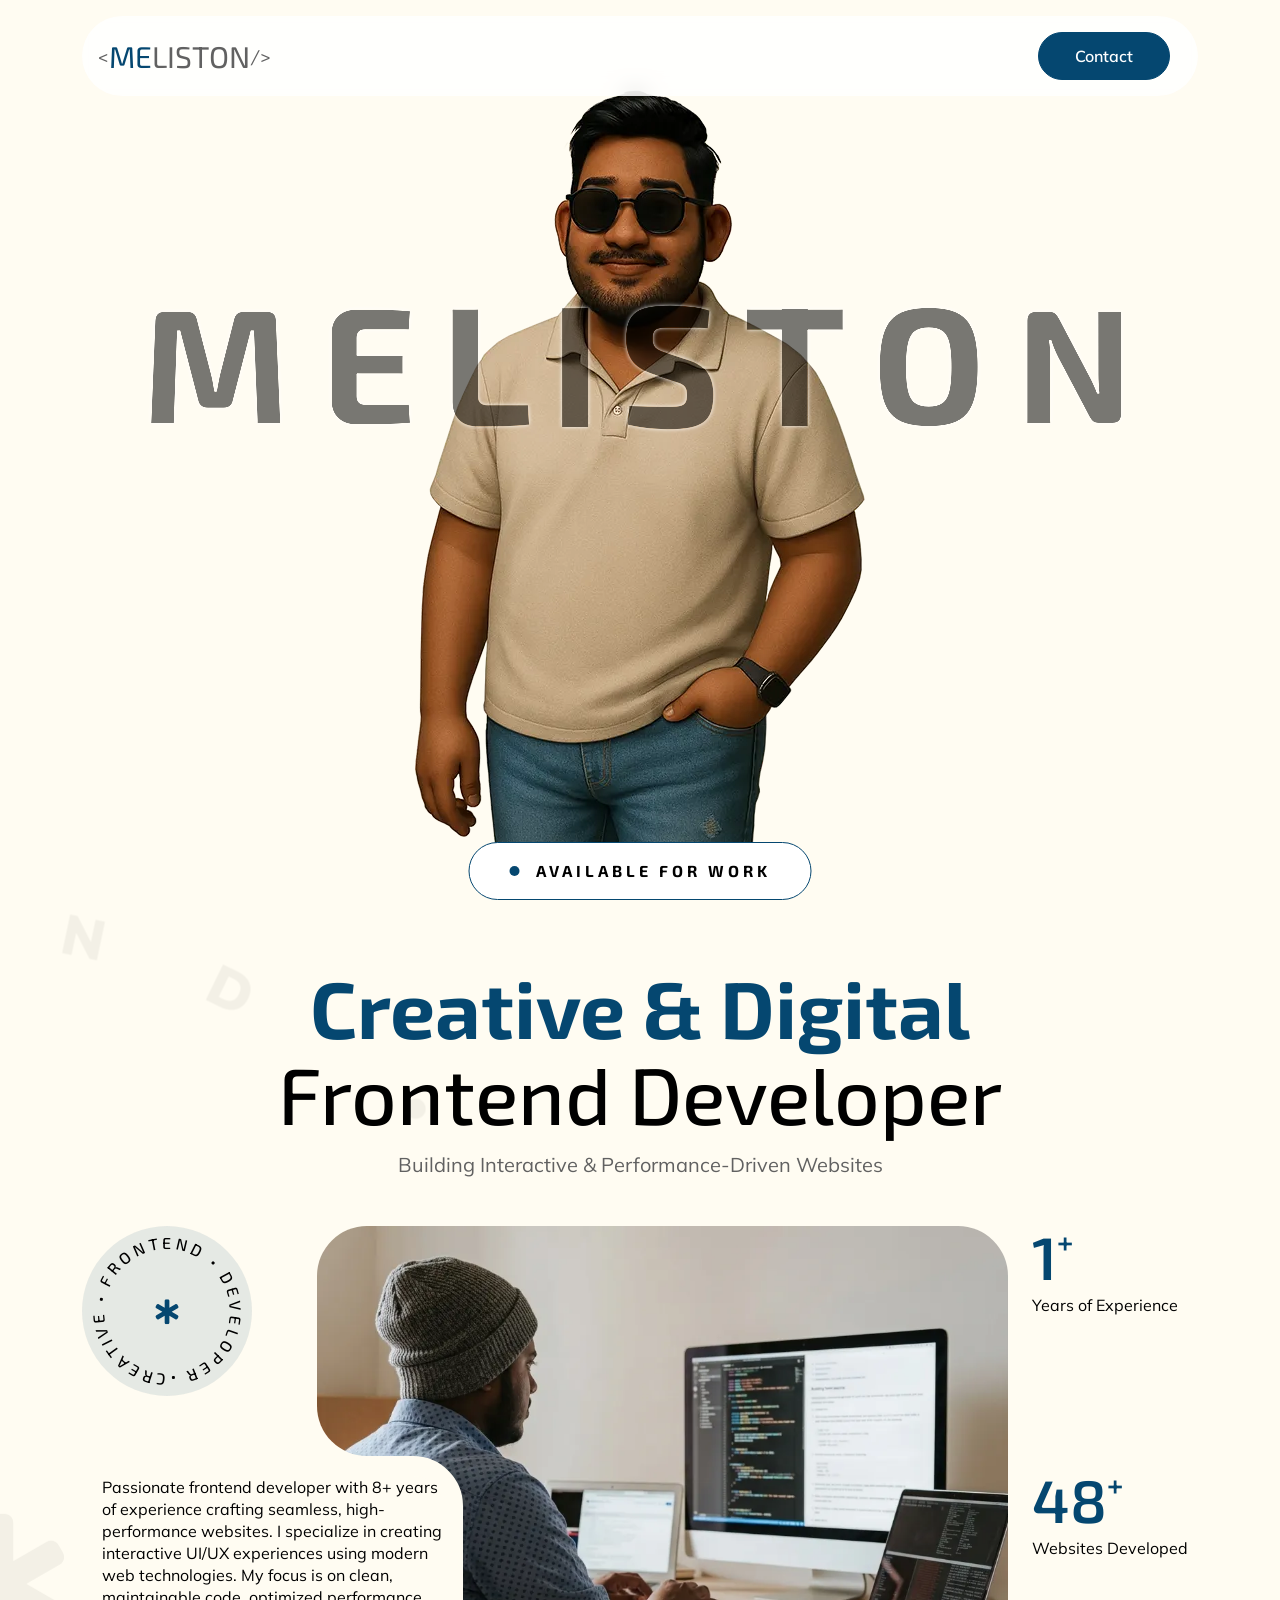
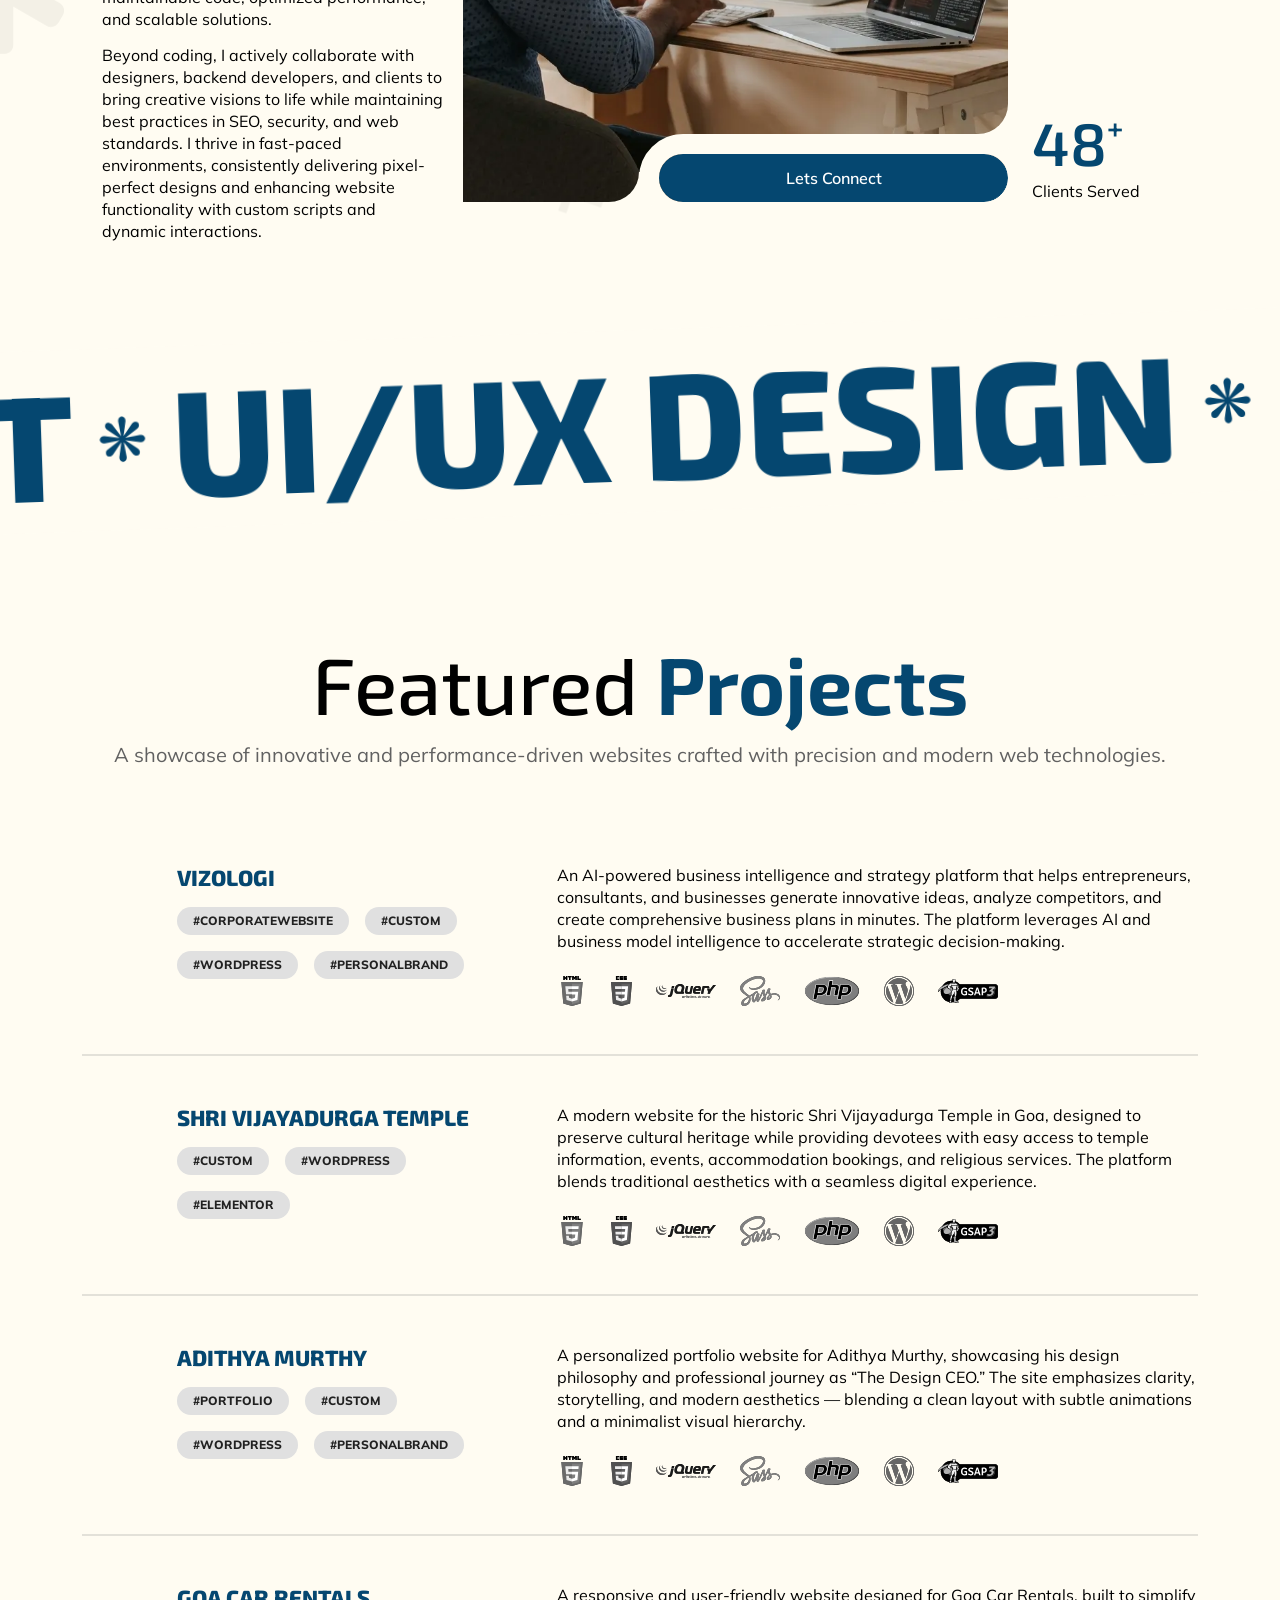
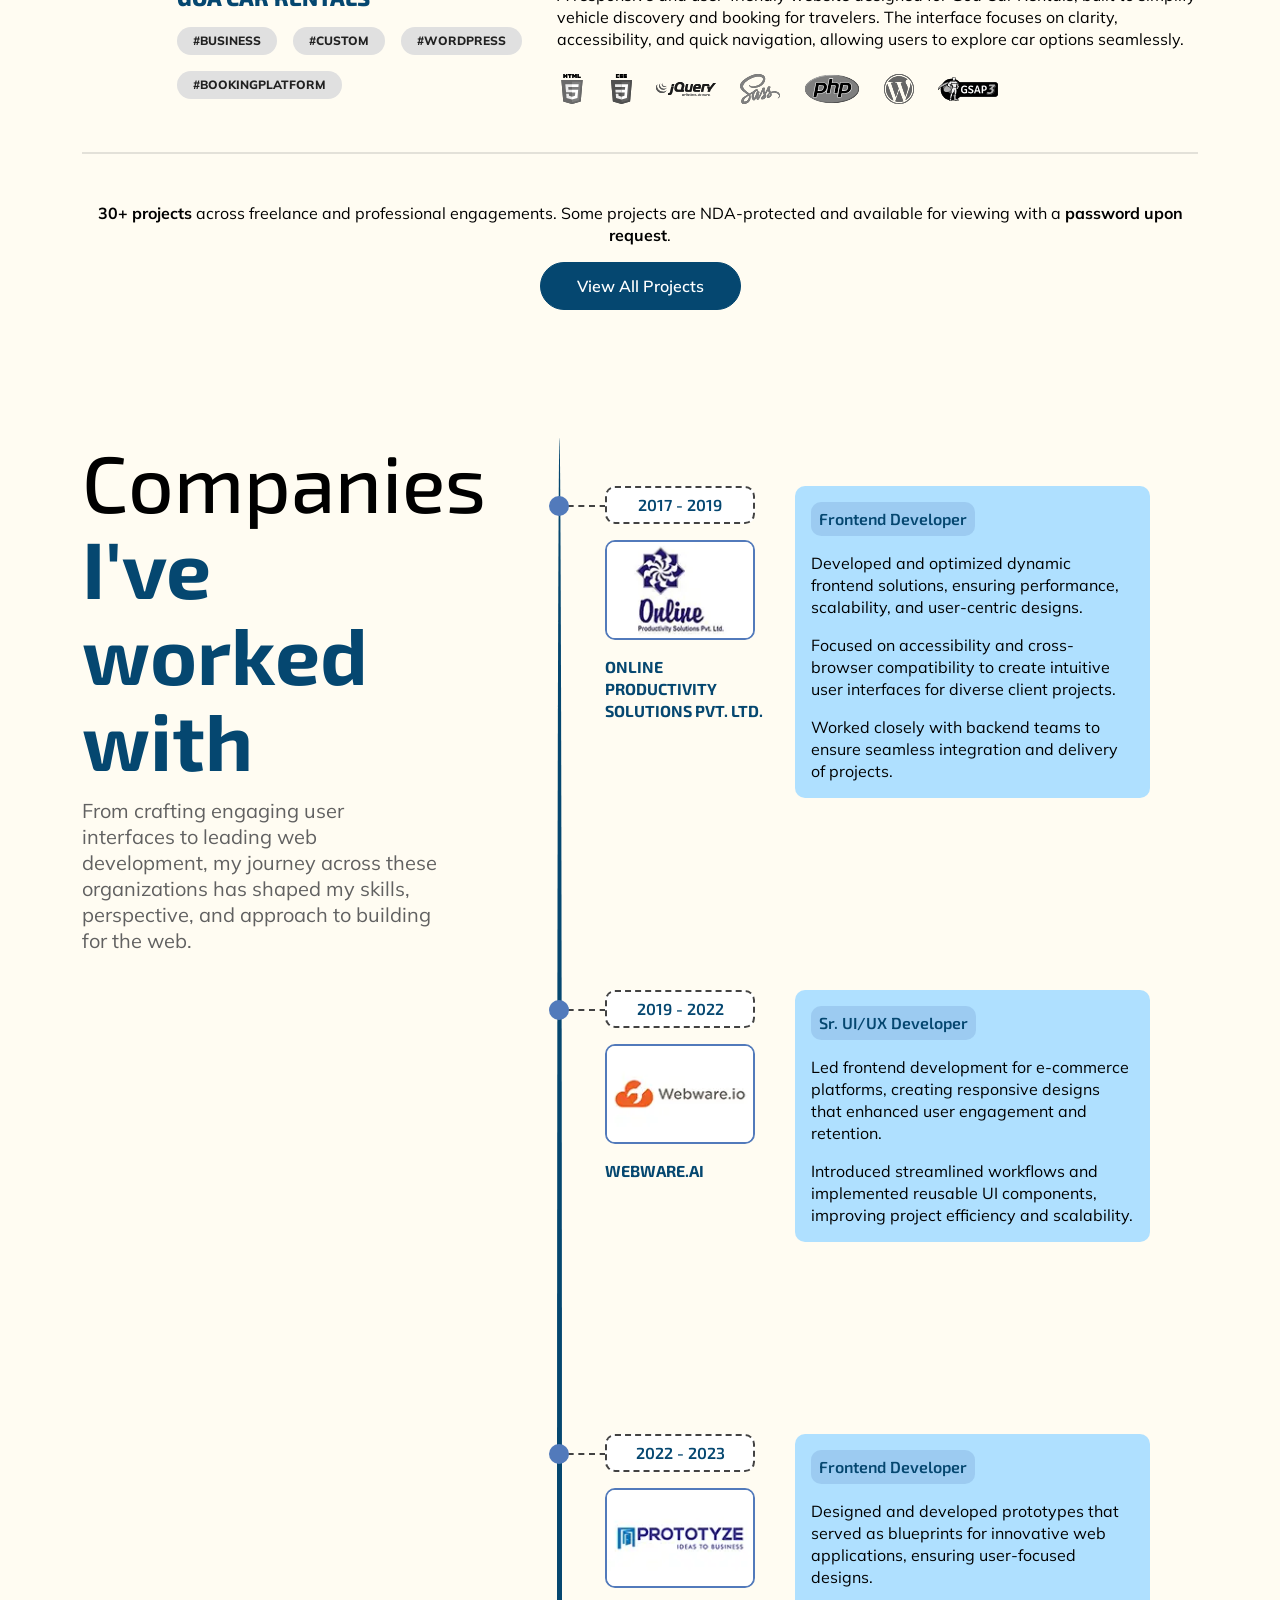
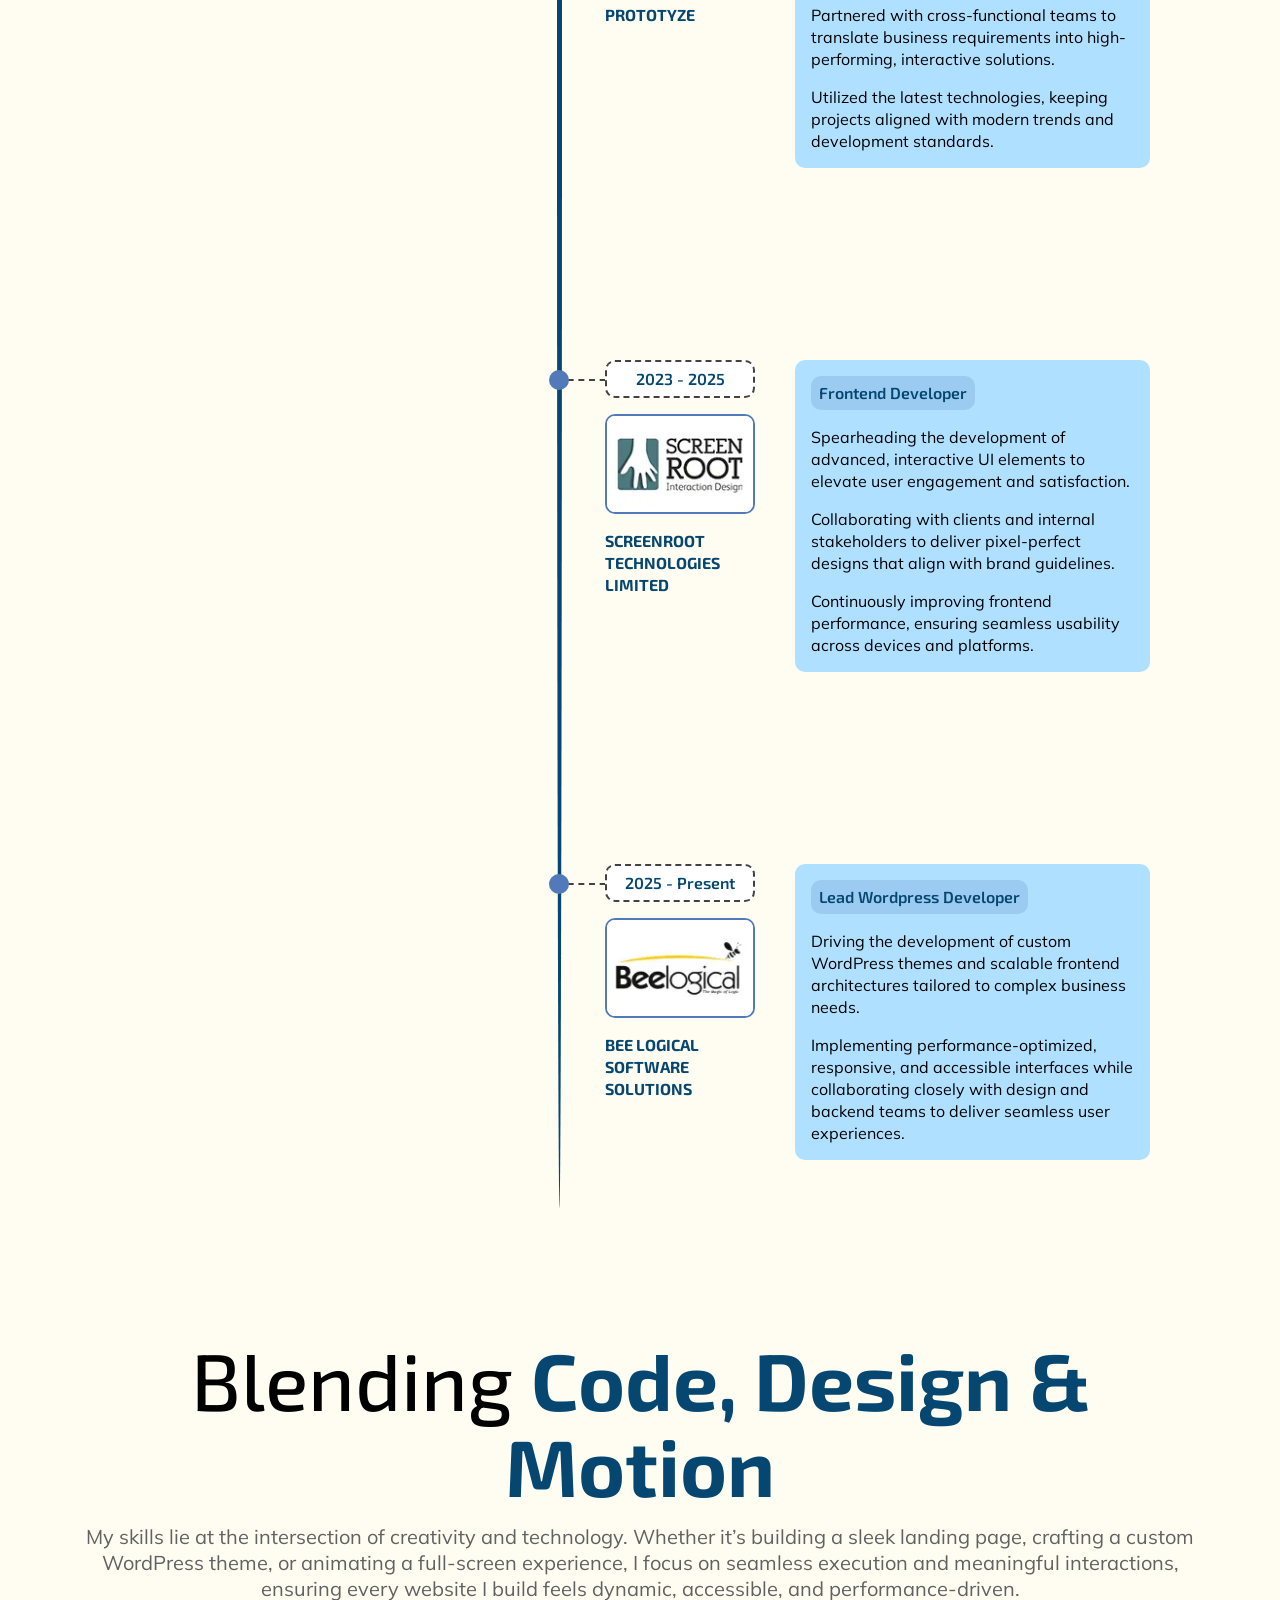
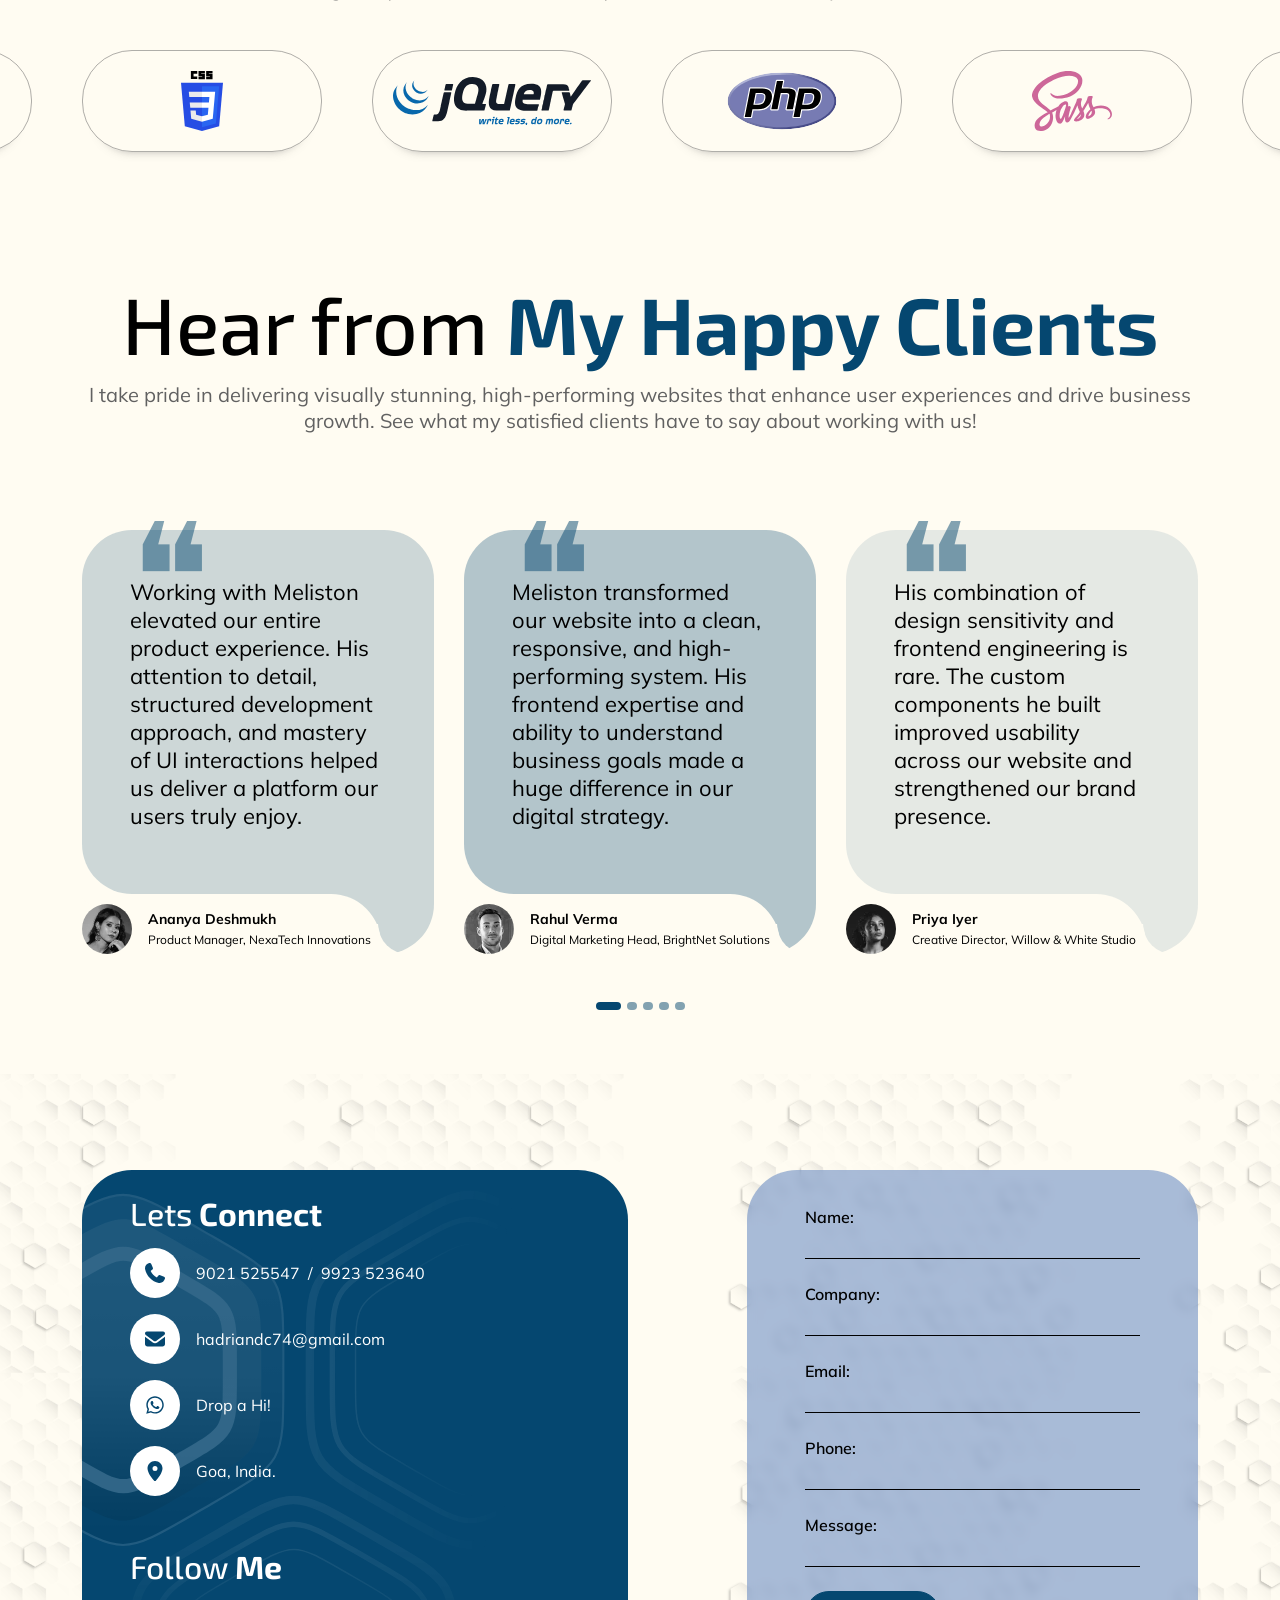
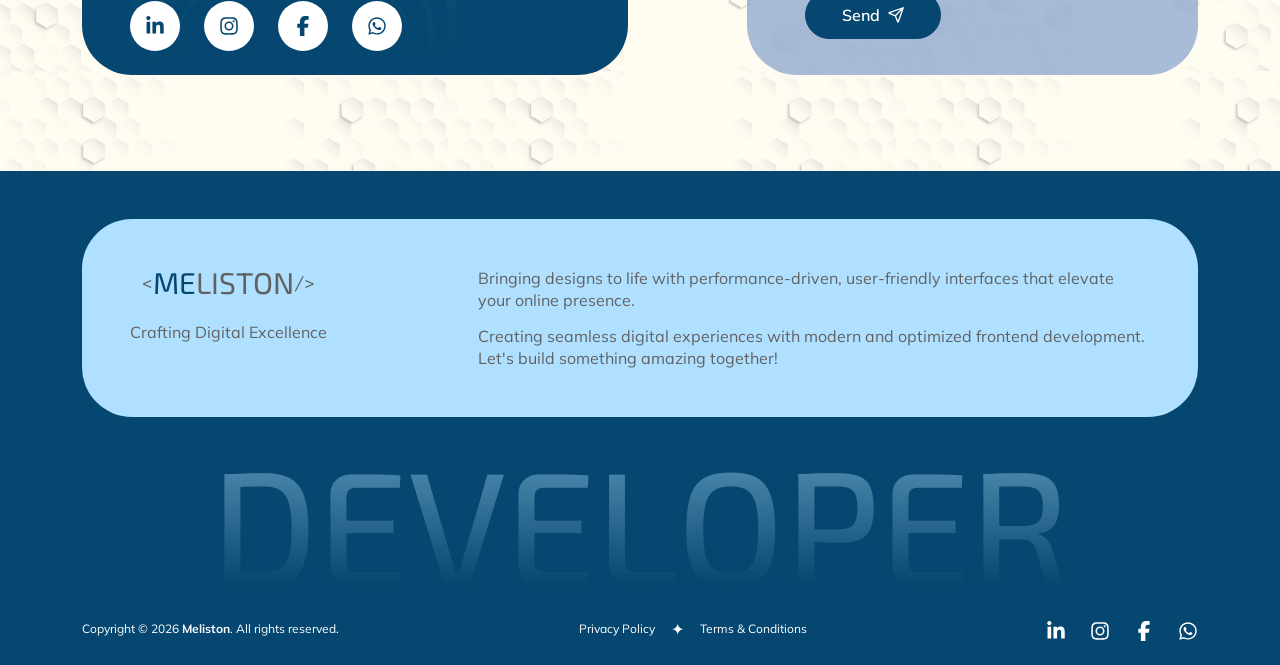
==== commit 9e95ae60: "latest code" ====
--- a/index.html
+++ b/index.html
@@ -346,7 +346,7 @@
                                 <div class="blocks d-flex flex-column flex-lg-row gap-3 gap-lg-4 py-4 py-lg-5">
                                     <div class="image z-3 overflow-hidden">
                                         <a href="https://vizologi.com/" target="_blank" rel="noopener noreferrer" class="d-flex" aria-label="Vizologi">
-                                            <img fetchpriority="high" src="images/projects/vizologi.png" width="400" height="auto" class="d-flex" alt="Meliston - Vizologi - Freelance" />
+                                            <img fetchpriority="high" src="images/projects/vizologi.webp" width="400" height="auto" class="d-flex" alt="Meliston - Vizologi - Freelance" />
                                         </a>
                                     </div>
                                     <div class="row row-gap-3">
@@ -396,7 +396,7 @@
                                 <div class="blocks d-flex flex-column flex-lg-row gap-3 gap-lg-4 py-4 py-lg-5">
                                     <div class="image z-3 overflow-hidden">
                                         <a href="https://shrivijayadurga.org/" target="_blank" rel="noopener noreferrer" class="d-flex" aria-label="Shri Vijayadurga">
-                                            <img fetchpriority="high" src="images/projects/shri-vijayadurga.png" width="400" height="auto" class="d-flex" alt="Meliston - Shri Vijayadurga - Freelance" />
+                                            <img fetchpriority="high" src="images/projects/shri-vijayadurga.webp" width="400" height="auto" class="d-flex" alt="Meliston - Shri Vijayadurga - Freelance" />
                                         </a>
                                     </div>
                                     <div class="row row-gap-3">
